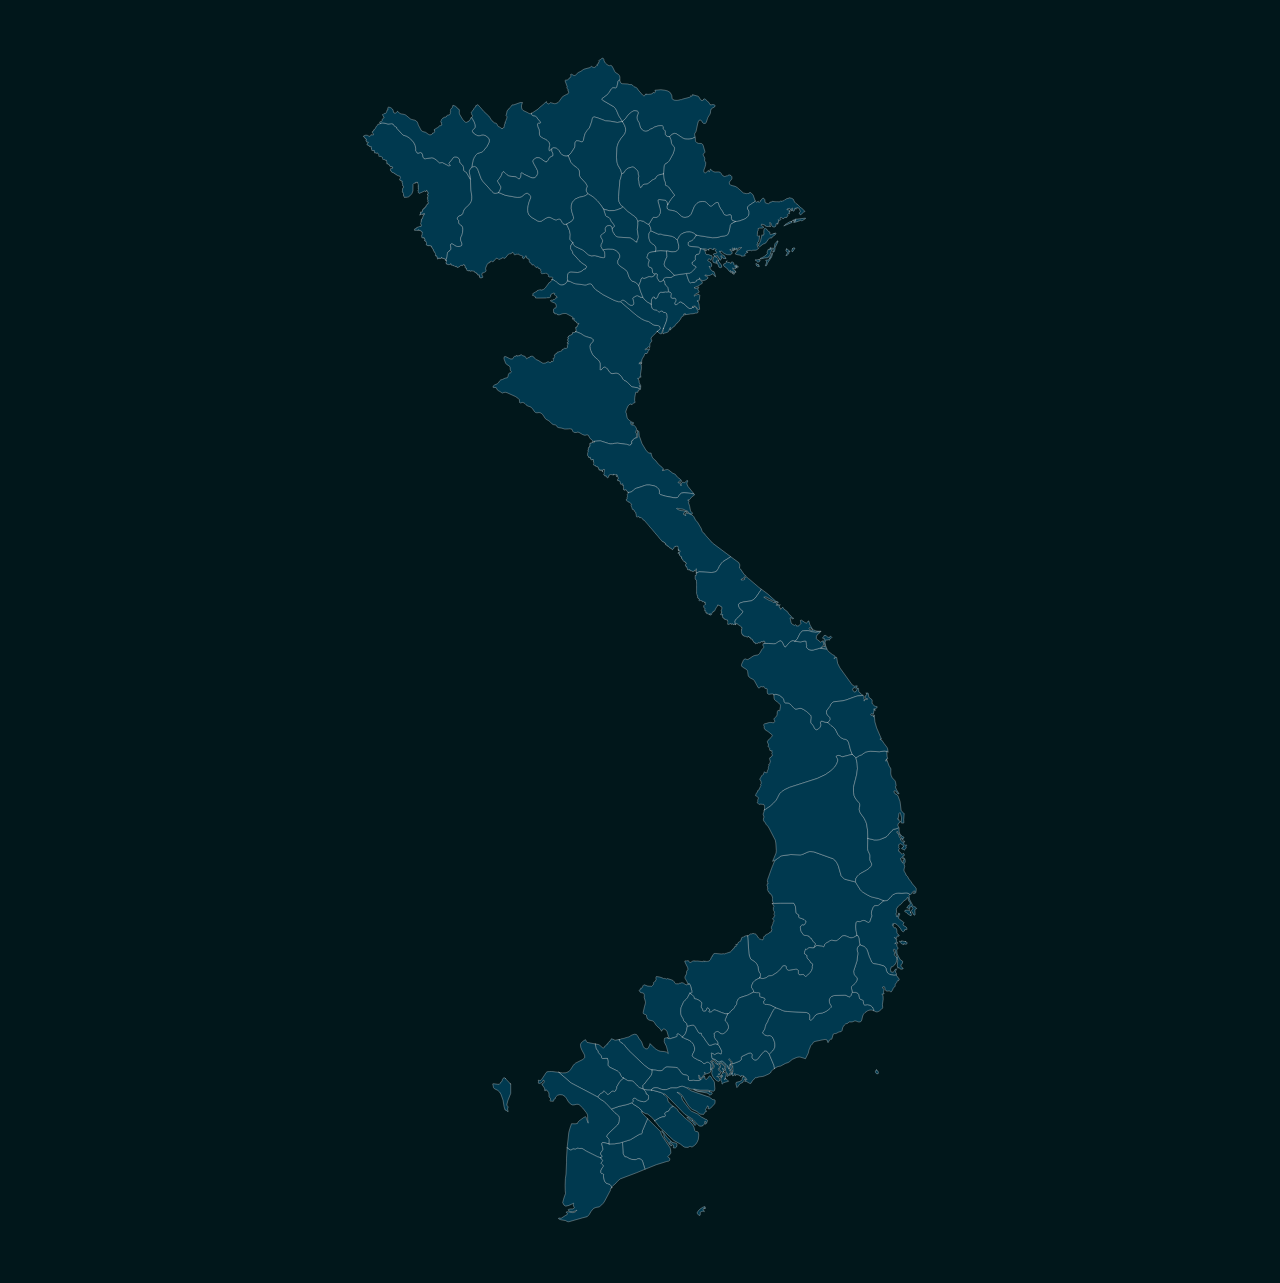
==== index.html @ 745a3440 "Update index.html" ====
<doctype html>
<html lang="en">
    <head>
        <title>Vietnam Map</title>
        <link rel="stylesheet" href="style.css" type="text/css">
    </head>
<?xml version="1.0"?>
    
<!--********* Copyright (c) 2024 Pareto Softare, LLC DBA Simplemaps.com ***************************************
************* Free for Commercial Use, full terms at  https://simplemaps.com/resources/svg-license ************
************* Attribution is appreciated! https://simplemaps.com *******************************************-->

<svg baseprofile="tiny" stroke-linecap="round" stroke-linejoin="round" version="1.2" viewbox="0 0 1000 1000" xmlns="http://www.w3.org/2000/svg">
 <g id="features">
  <a xlink:href="https://www.notion.so/bring-your-pride-to-the-light/Kon-Tum-148e203c2f74805b80b1c814d2db0cd6" target="_blank">
  <path d="M604.5 542.8l0.2 0 1.3-0.4 1 0.2 0.8 0.2 1 0.3 2.3 1.7 0.8 0.9 0.4 0.9 0.3 0.8 0.1 0.9 0.3 0.5 0.5 0.3 1.8 0.1 1 0.2 1.2 0.8 0.8 0.9 1.6 1.7 0.7 0.7 0.7 0.4 1.1 0 1.9-0.4 1-0.1 1.1 0.2 1.4 0.7 2 1.3 3.3 2.9 0.5 0.7 0.2 0.8 0 1-0.3 2.2 0 1.1 0.3 0.8 1.3 1.4 0.5 0.8 0.8 1.7 0.5 0.7 0.7 0.4 0.8-0.1 0.9-0.5 1.3-1.3 0.5-1 0.1-0.9-0.2-1.5-0.1-0.8 0.5-0.5 0.8-0.1 2.8 0.9 1.9 0.2 2.2 2.2 1 0.6 2.4 2.3 2.2 4.3 0.8 1 1.3 1.2 1.1 0.7 1.1 0.5 1.9 0.4 0.8 0.4 0.7 0.8 0.7 1.7 1.4 5.4 1.3 3.3-7.3 1.9-0.6 0-0.5-0.2-1.3-0.6-0.8-0.2-0.8 0-0.6 0.1-0.4 0.3-0.1 0.5 0.2 0.5 0.6 1 0.2 0.5 0.1 0.8-0.2 1.2-0.7 1.8-1.7 2.6-2.7 2.6-4.4 3.1-6.4 3-21.5 6.9-4 1.9-2.3 1.6-1.3 1.3-0.9 1.5-0.8 1.7-1.2 2.1-2.2 2.4-2.3 2.1-3.8 2.6-0.7 0.3-0.1-0.1 0-0.3 0-0.3 0-0.3 0-0.3 0-0.2 0-0.2 0.1-0.2 0-0.1 0-0.3-0.1-0.3 0.1-0.2 0-0.3-0.2-0.1-0.1-0.1-0.1-0.2-0.2-0.1-0.1-0.3 0-0.3-0.2 0-0.3 0.1-0.1 0.1-0.2-0.1-0.1-0.1-0.2 0-0.2 0.1-0.8-0.3-1.7 0.2-0.3-0.3-0.1-0.2-0.2-0.2-0.2-0.2-0.1-0.1-0.2-0.1-0.2-0.1 0-0.3 0-0.2 0.1-0.2 0.1-0.1 0.2-0.1 0.1-0.1 0-0.3-0.1-0.3 0-0.2 0-0.2 0.1-0.2 0-0.2 0-0.3 0.1-0.3 0.2-0.2 0-0.2 0-0.2 0-0.2 0-0.2-0.3-0.1-0.1-0.2-0.2-0.2-0.1-0.2-0.2-0.2-0.2 0-0.2-0.2-0.1-0.2-0.2-0.2-0.3 0.1-0.2-0.2 0-0.3 0.1-0.2 0.1-0.3 0-0.2 0-0.2 0.1-0.2 0.1-0.2 0.2-0.1 0.1-0.2 0.1-0.2 0.1-0.2 0.2-0.2 0-0.2 0.1-0.2 0.3-0.1 0.1-0.3-0.1-0.1-0.1-0.2 0.1-0.2 0.2-0.1 0.1-0.2 0.2-0.2 0.2 0 0.2 0.1 0.2-0.3 0.1-0.2 0-0.3 0.1-0.2 0.1-0.2 0.1-0.2 0.1-0.3 0.1-0.2 0.2 0 0.1-0.3 0.1-0.2 0-0.3 0.2-0.3 0.2-0.2 0.2-0.2 0-0.3-0.2-0.2-0.1-0.2 0-0.3 0.1-0.3 0.1-0.2 0.2-0.1 0.1-0.2 0-0.2 0-0.2 0-0.4-0.1-0.2-0.1-0.3 0-0.3 0-0.2 0-0.2-0.1-0.3-0.2-0.1-0.1-0.1-0.1-0.2-0.1-0.3-0.2 0-0.1-0.2 0-0.2 0-0.3 0.1-0.2 0.2-0.1 0.2-0.2 0.1-0.3 0.1-0.3 0.2-0.2 0.1-0.2 0.1-0.2 0-0.2 0-0.2 0-0.2 0.1 0 0.2 0 0.1-0.1 0.2-0.2 0.1-0.2 0.2-0.1 0.2-0.2 0.2-0.2 0.2-0.1 0.2-0.1 0.1-0.2 0-0.1 0-0.3 0.1-0.2 0.1-0.2 0.1-0.2 0.1-0.3 0.1-0.2 0-0.2 0.1-0.2 0.1 0.1 0.2 0.1 0.1 0.1 0.1 0.2 0.2 0.2 0.3 0 0.2-0.1 0.2 0 0.2 0.1 0.2 0.1 0.3-0.1 0.2-0.1 0-0.3 0-0.2 0-0.3 0-0.2 0-0.2 0.1-0.3 0.2-0.2 0.2-0.1 0-0.2 0.1-0.2 0.1-0.2 0-0.2 0.1-0.2 0.1-0.2-0.1-0.2-0.1-0.2 0-0.2 0.1-0.2 0.1-0.2 0-0.2 0-0.2 0.1-0.2 0-0.2 0.2-0.2 0-0.2 0.1-0.2 0.1-0.2-0.1-0.2-0.1-0.1-0.1-0.2 0.1-0.2 0.4-0.1 0.1-0.2 0.2-0.2 0-0.3 0-0.2 0.1-0.2 0.1-0.2 0.1-0.2 0-0.2 0-0.2 0.2-0.1 0-0.3 0.1-0.2-0.1-0.3-0.3-0.1 0-0.2-0.1-0.2 0-0.2 0-0.2-0.1-0.2-0.1-0.3-0.1-0.2 0.2-0.2 0-0.2 0.1-0.2 0.1-0.2 0.2 0 0.3-0.1 0.2-0.1 0.1-0.1 0.2-0.2 0.1-0.1 0-0.3 0-0.2 0.2-0.1 0.2 0 0.2-0.1 0.2-0.2 0-0.2 0-0.3 0-0.2-0.1-0.2-0.2-0.2-0.1-0.3 0-0.3-0.1-0.2 0-0.2 0.1-0.1 0.2-0.2 0-0.3-0.2-0.2 0-0.2 0-0.3 0.1-0.2 0.2-0.2-0.3-0.1-0.3 0-0.1 0-0.1 0-0.2-0.1-0.1 0-0.1 0-0.2 0.1-0.1 0.2-0.6-1.3 0.1-0.8-0.4-0.6-0.6-0.5-0.4-0.6 0.6-0.8-0.3-0.9-0.5-0.9-0.2-0.9 0.4-0.9 2.5-2.3 0.8-1.2 0.2-0.7-0.5-0.5-2.7-2.1-0.1 0-0.7-0.6-1-0.5-0.6-0.5-0.5-0.7-0.3-0.8 0.1-0.9-0.4-1 0.1-0.8 0.5-0.5 1.1-0.1 1.7-0.6 1-0.2 0.3-0.1 0.7 0 0.3 0 1.3 0.2 0.9 0 0.6-0.7 0.1-0.7-0.6-1.1 0-0.6 0.3-0.4 0.8-0.7 0.4-0.3 0.3-0.4 0.2-0.3 0.1-0.2 0.3-1 0-0.2 0.2-2 0.2-0.6 0.5-0.5 0.4 0.2 0.3 0.3 0.4-0.1 0.1-0.4 0.5-2.9 0-0.9-0.4-0.9-0.9-0.9-1.1-0.9-1.5-1.1-0.7-0.8-0.4-1.1-0.1-2.3-0.1-0.2 0-0.1z" id="VN28" name="Kon Tum">
  </path>
  </a>
  <a xlink:href="https://www.notion.so/bring-your-pride-to-the-light/k-N-ng-148e203c2f748069b568f7b72e3b4282" target="_blank">
  <path d="M603.5 705.8l6.2-0.2 10.4 0 1.3 2.3 0.6 5.5 2.2 1.5-0.1 0.6-0.1 0.8 0.1 0.4 0.8 0.4 3.1 1.1 0.8 0.8 0.3 0.2 0.7 0.5-0.3 1.2-0.8 1.3-0.6 0.7-0.8-0.4-0.9 0.3-0.8 0.7-0.3 0.9 0.1 1.3 0.2 1.1 0.4 1 1.5 2.3 0.7 0.5 0.9 0.2 0.9 0 1.2 0.3 1 0.4 0.6 1.1 1.1 0.5 0.4 0.8 1.1 1.8 1.3 1 0.3 0.3 0.1 0.6-0.2 0.6-0.2 0.5-0.1 0.6-0.3 0.6-0.2 0.5-1.1 0.2-2.4-0.3-1 0.4-0.7 0.6-0.6 0.5-0.6-0.3-0.4 0-0.1 0.7-0.6 1.4-0.1 0.6 0 0.8 0.1 0.2 0.2 0 0.5 0.4 0.6 0.5 0.4 0.2 0.2 0.3 0.1 1.5 0.2 0.5 0.5 0.7 1.5 1.5 0.2 0.4 0.2 0.7 0.5 0.3 0.5 0.2 0.4 0.3 0.3 1-0.3 1.6 0.1 1.1-0.6 1.7-1.1 1.7-2.1 2.1-1 0.8-0.6 0.2-0.3-0.2-0.4-0.3-0.2-0.4-0.3-0.4-0.4-0.2-0.6-0.1-2 0.3-0.7-0.1-0.4-0.4-0.3-0.6 0-0.8 0-0.7 0-0.5-0.2-0.5-0.4-0.4-0.5-0.2-0.6-0.2-0.6 0.1-1.7 0.2-0.9 0.3-2 0.3-0.4 0.1-0.4-0.1-0.4-0.2-0.8-0.6-0.1-0.2-0.2-0.2-0.2-0.3 0-0.4-0.1-0.9-0.1-0.3-0.2-0.3-0.5-0.1-0.6-0.1-0.9 0.2-0.5 0.2-0.4 0.3-0.3 0.9-0.4 0.6-3.1 2.9-3.5 2.3-0.8 0.3-1.8 0.2-1 0.3-0.7 0.5-0.8 0.6-0.7 0.3-1.2 0.3-0.8 0.1-0.6 0-1.8-0.5 0.6-2 0-0.8-0.2-0.6-0.5-0.7-0.5-0.8-0.3-1.1-0.4-2.7-0.5-1.3-0.8-1.4-0.9-1-3.4-2.2-0.8-1.6-0.7-2.7-1-13.9 0.3-0.1 0.1-0.2 0.3-0.1 0.2-0.2 0.3-0.2 0.2-0.1 0.1-0.1 0.3-0.1 0.2-0.2 0.2-0.2 0-0.1 0.4-0.1 0.2 0.1 0.3 0 0.2-0.1 0.1-0.1 1.4-0.1 0 0.2 0.1 0.1 0.2 0.1 0.2-0.1 0.2-0.1 0.1-0.1 1.1 0.7 1.8 2.7 1.1 1 0.6 0 0.2 0.1 0.2 0.1 0.2 0.1 0.2 0.2 0.1 0.1 0.1-0.2 0.2 0 0.2 0 0.2 0 0.2 0 0.1-0.4 0.1-0.3 0.2-0.2 0.1-0.2-0.2-0.3 0.1-0.3 0.1-0.2 0.1-0.2 0-0.3 0.1-0.2 0.3-0.2 0.2 0 0.1 0 0.2-0.1 0.1-0.1 0.2-0.1 0.1-0.2 0.1-0.2 0-0.2 0.1-0.2 0.2-0.1 0.2-0.1 0.2-0.1 0.2-0.1 0.2-0.1 0.1 0 0.3-0.1 0.2-0.1 0.3-0.1 0.1-0.1 0.2-0.1 0.3-0.1 0.1-0.2 0.1-0.2 0.1-0.1 0.2-0.1 0.2 0 0.1 0 0.1-0.2 0.1-0.2 0.2 0.1 0.1-0.1 0.1-0.3 0.2 0 0.2 0.1 0.1-0.2 0.1-0.2 0.1-0.2 0-0.3-0.1-0.2-0.1-0.3 0.2-0.1 0.2-0.1 0.2-0.2-0.2-0.3-0.2-0.2 0-0.2-0.1-0.2-0.1-0.3 0.1-0.2-0.1-0.3 0-0.3 0-0.2 0.2-0.1 0.2-0.2 0.1-0.2 0.1-0.2 0-0.2 0.1-0.2 0.1-0.2 0.1-0.3 0.1-0.2 0.2-0.2 0.1-0.3-0.1-0.2 0.1-0.2 0.1-0.1-0.1-0.3 0-0.2 0-0.2 0.2-0.1 0.2-0.1 0.1-0.1 0.1-0.2 0-0.2 0.1-0.3 0.1-0.3-0.1-0.1-0.2-0.1-0.2-0.2-0.1-0.1-0.1-0.3 0-0.3-0.2-0.1-0.1-0.1 0-0.3 0.1-0.2 0.2-0.2 0.2-0.1 0.1-0.1 0.2-0.1 0.1-0.2-0.1-0.3 0.1-0.2 0.2-0.2 0.1-0.2 0.1-0.1 0.2-0.1 0.1-0.2-0.1-0.2-0.2-0.2-0.1-0.2-0.1-0.2-0.1-0.1 0-0.3 0-0.3 0.1-0.2 0-0.2 0-0.2 0.1-0.1 0.1-0.2 0-0.3-0.1-0.2-0.1-0.2 0.1-0.2-0.1-0.2 0-0.1-0.2-0.2-0.2-0.2-0.1-0.2 0-0.2-0.1-0.3 0-0.2-0.1-0.2 0.1-0.3 0.1-0.2-0.2-0.1 0-0.3 0.1-0.2 0-0.3 0.3-0.3 0-0.2 0.1-0.2 0.2-0.2-0.2-0.1-0.1-0.2-0.1-0.1-0.1-0.3-0.2-0.1 0-0.2-0.1-0.3-0.3-0.1-0.1-0.2-0.1-0.3 0-0.2 0-0.1z" id="VN72" name="Đắk Nông">
  </path>
  </a>
  <a xlink:href="https://www.notion.so/bring-your-pride-to-the-light/k-L-k-148e203c2f748048b305d9147a750850" target="blank">
  <path d="M636.3 739.9l0.3-0.6 0.1-0.6 0.2-0.5 0.2-0.6-0.1-0.6-0.3-0.3-1.3-1-1.1-1.8-0.4-0.8-1.1-0.5-0.6-1.1-1-0.4-1.2-0.3-0.9 0-0.9-0.2-0.7-0.5-1.5-2.3-0.4-1-0.2-1.1-0.1-1.3 0.3-0.9 0.8-0.7 0.9-0.3 0.8 0.4 0.6-0.7 0.8-1.3 0.3-1.2-0.7-0.5-0.3-0.2-0.8-0.8-3.1-1.1-0.8-0.4-0.1-0.4 0.1-0.8 0.1-0.6-2.2-1.5-0.6-5.5-1.3-2.3-10.4 0-6.2 0.2 0.2-0.2 0.1-0.2 0.2-0.2 0-0.3-0.2-0.2-0.1-0.2 0.1-0.3-0.3-0.2 0-0.3 0-0.1 0-0.3 0-0.3 0-0.3 0.1-0.2 0-0.2-0.1-0.2 0-0.3 0.2-0.2-0.1-0.3-0.1-0.2 0-0.2-0.1-0.3-0.2-0.1-0.1-0.3 0-0.2 0.1-0.2-0.2-0.1-0.1-0.2-0.2-0.1-0.2-0.2 0-0.2 0-0.2-0.2-0.1-0.2-0.1-0.1-0.1-0.2-0.1-0.2 0-0.1-0.3-0.1-0.2-0.1-0.2-0.1-0.2-0.2 0-0.3-0.2 0-0.2 0.1-0.2-0.1-0.2-0.2-0.1-0.2 0-0.1-0.2-0.2-0.2-0.1-0.2 0-0.2-0.1-0.3 0-0.2-0.2-0.2 0-0.3 0.2-0.2-0.1-0.2 0.1-0.3 0.2 0 0-0.3-0.2-0.1-0.1-0.2-0.1-0.1 0-0.2 0-0.3 0-0.2-0.1-0.3-0.2-0.1-0.1-0.1-0.1-0.2 0.2-0.2-0.1-0.2 0-0.2 0-0.2 0.1-0.1 0.1-0.2-0.1-0.3 0-0.1 0.2-0.1 0.3 0 0.3-0.1 0-0.2-0.2-0.2-0.1-0.3 0-0.2 0.1-0.3 0-0.3-0.2-0.1-0.2 0 0-0.2 0-0.3 0.1-0.2-0.2-0.2 0.1-0.2 0.2-0.3 0-0.2 0.8-2.2 1-2.8 0.3-0.9 0.4-1.1 0.6-1.6 0.5-1.4 0.8-1.8 0.4-1.1 0.3-0.7 0.7-1.5 1.6-1 2.4-1.8 0.6-0.4 0.5-0.2 7.2-1 7.4 0.3 1-0.2 1-0.3 4-1.8 1.1-0.3 1.2 0 2.3 0.2 15.1 5.4 1.3 1 1.3 1.7 0.8 1.4 0.7 1.6 2.2 7.7 2.5 2.5 8.6 2.2 3.8 6.1 0.8 0.9 1.2 1 3.5 2.1 2.5 1.3 1.5 0.5 4.8 1.1 4.1 1.7-4 3.4-0.4 0.3-0.6 0.1-1.2 0-0.5 0.1-0.5 0.1-0.5 0.3-0.5 0.7-0.5 1.1-0.9 2.5-0.1 1.2 0.1 0.9 0.3 0.5 0 0.7-0.3 0.9-0.6 1.4-0.6 2-0.4 0.5-0.7 0.3-0.8-0.2-2.1-1.2-0.6-0.2-0.6 0-0.6 0.1-0.6 0.3-1.1 0.5-0.4 0.1-0.4 0-1.3-0.2-0.5 0-0.4 0.3-0.3 0.6-0.2 1.2-0.2 2.2 0.3 2.6 0.7 4-2.5 1.5-0.9 0.2-1.2 0.2-1-0.2-2.9-1.2-1.2-0.3-1 0.1-0.9 0.3-3.4 3-1 0.5-1 0.1-2.5-0.4-0.8 0-0.8 0.4-0.9 0.7-1.8 0.9-0.8 0.6-0.5 0.5-0.2 0.5-0.2 1-0.3 0.4-0.4 0.1-0.3-0.1-0.5-0.3-0.6-0.1-1.2-0.1-1.7-0.4-0.8 0-0.6 0.3-0.6 0.5-0.7 0.4z" id="VN33" name="Đắk Lắk">
  </path>
  </a>
  <a xlink:href="https://www.notion.so/bring-your-pride-to-the-light/Gia-Lai-148e203c2f74809fb92ce46dbe31623a" target="blank">
  <path d="M597.4 632.6l0.7-0.3 3.8-2.6 2.3-2.1 2.2-2.4 1.2-2.1 0.8-1.7 0.9-1.5 1.3-1.3 2.3-1.6 4-1.9 21.5-6.9 6.4-3 4.4-3.1 2.7-2.6 1.7-2.6 0.7-1.8 0.2-1.2-0.1-0.8-0.2-0.5-0.6-1-0.2-0.5 0.1-0.5 0.4-0.3 0.6-0.1 0.8 0 0.8 0.2 1.3 0.6 0.5 0.2 0.6 0 7.3-1.9 2.9 2.7 0.9 4.2 0.3 4.3-0.7 5-2.4 9.5 0 4 0.5 2.6 0.9 1.9 1 1.4 1.7 2 0.6 0.8 0.2 0.8 0 1.1-0.3 1.3-0.1 1.6 0.3 1.4 0.7 1.5 2.7 3.7 1.4 2.8 0.6 1.7 0.8 4.9 0.2 6.5-0.2 7.7 0.2 1.4 0.4 1.1 1 2.1 0.3 1.1 0 1.1-0.1 1.2 0.1 1.1 0.2 0.9 0.9 1.6 0.2 0.8-0.1 0.9-0.6 1-1.1 1.2-2 1.5-4.9 2.7-1.2 0.9-1.2 1.2-1.3 1.9-0.3 2.6-8.6-2.2-2.5-2.5-2.2-7.7-0.7-1.6-0.8-1.4-1.3-1.7-1.3-1-15.1-5.4-2.3-0.2-1.2 0-1.1 0.3-4 1.8-1 0.3-1 0.2-7.4-0.3-7.2 1-0.5 0.2-0.6 0.4-2.4 1.8-1.6 1-0.1 0-1.8 0.9 0.8-1.9 1.9-4.6 0.2-1.8-0.4-6-0.4-2.2-4.9-9.5-1-1.5-1.4-1.5-0.1-0.3-0.5-0.9-1.1-1.3-0.3-1 0-0.6 0.4-1.3 0-0.5-0.6-1.9 0.3-1 0.3-0.7 0.1-0.7-0.1-0.7 0.6-0.4z" id="VN30" name="Gia Lai">
  </path>
  </a>
  <a xlink:href="https://www.notion.so/bring-your-pride-to-the-light/B-nh-Ph-c-148e203c2f748040a0c6d82a08d8feb0" target="blank">
  <path d="M584.1 731.2l1 13.9 0.7 2.7 0.8 1.6 3.4 2.2 0.9 1 0.8 1.4 0.5 1.3 0.4 2.7 0.3 1.1 0.5 0.8 0.5 0.7 0.2 0.6 0 0.8-0.6 2-3.7 2-0.5 0.6-0.9 0.9-1.1 2.3-0.2 0.9 0 0.7 0.9 1.2 0.4 0.8 0.3 0.6 0 1.1-4.4 2.3-5.5 1.8-1.2 0.6-0.9 0.8-0.5 1-0.3 0.7-0.2 0.8-0.1 1-0.1 0.5-0.2 0.4-0.8 0.9-0.6 1.1-0.6 0.9-1.2 1.2-1 0.7-0.5 0.5-0.2 0.3-0.2 0.5-0.4 0.4-1.3 0.6-1.9-0.1-2.8-0.9-4.3-1.8-1.2-0.3-0.8 0-0.3 0.4-0.5 0.5-0.6 0.5-1.5 0.4-0.6-0.1-0.3-0.3 0.1-0.4 0.6-0.7 0-0.4-0.3-0.5-0.8-0.8-0.6-0.1-0.4 0.2-0.2 0.6-0.2 0.7-0.3 0.6-0.7 0.4-1.1 0.1-0.5-0.2-0.3-0.3-0.1-1-0.2-0.4-0.6-0.7-0.2-0.6-0.1-0.5 0.1-0.6 0.2-0.9 0.1-1.2-0.1-0.5-0.3-0.5-0.7-0.5-1.7-1.1-0.9-0.4-0.8-0.2-0.8-0.1-0.3-0.2-0.2-0.2-0.1-0.2-0.1-0.7-0.2-0.5-0.5-0.6-0.6-0.6-0.9-0.6-1-0.9 0.7-0.2 0.2 0 0.4-0.1 0.2-0.2 0-0.7-0.1-1.1-1-3.7-0.6-1-0.5-0.1-1-0.4-0.5-1.3-1.6-2.8-0.1-0.9 0.3-0.9 0.5-0.8 0.4-0.8 0.1-0.5 0-1.2 0.1-0.4 0.9-1.4 0.1-0.1-0.3-1.5-1.7-3.3-0.5-1.4-0.1-0.2 1.1-0.3 0.1 0.1 0.2 0 0.2 0 0.2 0 0.2 0 0.1 0 0.2 0 0-0.2 0.5 0.1 0.6 0.4 0.2 0.5 0.3 0.4 0.8 0 1.8-1.2 1.6 0-0.1 0.2 1.6-0.1 0.6 0 3.7 0.5 0.1 0 0.2 0 0-0.1 0-0.1 0-0.1 0.2-0.3 0.1-0.1 0.1 0.1 0 0.1 0.1 0.2 0.2 0.2 0.2-0.1 0.2 0.1 0.2 0 0.1-0.2-0.1-0.1 0-0.1 1.4 0.4 0.1-0.1 0.2 0 0.2 0.1 0.3 0 0.3-0.3 0.2 0.1 0.2 0 0.2 0 0.2-0.1 0.1-0.2 0.3 0.1 0.1-0.3 0.2-0.2 0.1-0.1 0.1-0.2 0.2-0.1 0.2-0.2 0-0.2 0.2-0.1 0-0.2 0.1-0.2 0.2 0 0-0.3 0.1-0.1 0.1-0.3 0-0.3 0-0.2 0.2-0.1 0.2-0.1 0.1-0.3 0.2 0-0.1-0.2 0.2-0.1 0-0.2 0-0.2 0.3-0.1 0.1-0.2 0-0.2 0.2-0.3 0.2-0.1 0-0.2 0.2-0.2 0.2-0.2 0-0.1 0.5 0 0.8-0.1 4.5 0.4 1.9-0.2 0.1 0.1 0.3 0.1 0.2-0.1 0.3 0 0.3-0.2 0.2 0 0.2-0.1 0.2 0.1 0.2-0.1 0.2-0.2 0.2-0.2 0.3 0 0.3-0.1 0.8-0.2 1.2-0.4 0.3-0.1 0.3-0.3 0.5-0.8 0.8-0.4 0.3-0.9 0.2-0.1 0.2-0.1 0.2 0 0.2-0.2 0.1-0.4 0.3-0.1-0.1-0.3 0.1-0.2 0.2-0.2 0-0.1 0.1-0.3 0.2 0.2 0.2-0.1 0.1 0 0.2-0.1 0.2-0.1 0.2 0 0.1-0.3-0.2-0.1-0.2-0.2-0.1-0.1-0.1-0.2 0.1-0.1 0.1-0.2 0-0.3 0.2 0.1 0.2 0.1 0.2 0 0.2 0 0 0.2 0.3 0 0.2-0.2 0-0.3 0.1-0.1 0-0.2 0-0.2 0.2-0.2 0-0.2 0.1-0.2 0.3-0.1 0.1-0.3 0.2-0.2 0.2 0.1 0.2-0.2 0.2-0.2 0.2-0.2 0.3 0 0.2-0.1 0.2-0.1 0.1-0.2-0.1-0.3 0-0.3 0.1-0.2 0.1-0.2 0.2 0 0-0.3 0-0.2 0.2-0.1-0.1-0.3 0.3-0.1 0-0.2 0-0.2 0.1-0.2 0.2-0.1 0.3 0 0.1 0 0.3 0 0.2-0.1 0.2-0.1 0.2-0.2 0.3 0.1 0.1-0.2 0-0.2 0.3-0.2 0.1-0.1 0.2 0 0.2-0.1 0.1-0.1 0.2 0.1 0.2-0.1 0.3-0.1 0.1 0.1 0.3-0.1 0.1 0.2 0.2 0 0.3 0z" id="VN58" name="Bình Phước">
  </path>
  </a>
  <a xlink:href="https://www.notion.so/bring-your-pride-to-the-light/T-y-Ninh-148e203c2f7480c38f23f573789e58d9" target="blank">
  <path d="M538.3 768.8l0.5 0.1 0.6 1 1 3.7 0.1 1.1 0 0.7-0.2 0.2-0.4 0.1-0.2 0-0.7 0.2-1.9 3.6-1.1 1.3-0.6 0.5-0.9 0.9-0.5 0.7-1.5 3.3-0.4 1.1-0.2 1.2-0.1 2.3 0.1 1 0.2 1 0.3 0.9 0.7 1.2 0.4 0.5 0.2 0.4 0.2 0.6 0.1 0.5 0.1 0.5 0.3 0.3 0.3 0.4 1 0.7 0.8 0.9 0.5 2-0.7 3.5-0.4 1.2-0.6 1.3-0.6 0.8-1.6 1.7-2-1.8-0.8-0.5-0.8-0.2-0.4 0.1-0.1 0.4 0 0.4 0.1 0.6-0.2 0.4-0.4 0.4-4.9 1.5-0.8-0.1-0.6-0.1-0.5-0.4 0.6 0 0.3-0.2 0.2-0.2-0.7-1.1-1-3.5-0.6-1-1.1-0.8-0.7-0.1-0.3-0.1-0.9 0.5 0 0.1-0.7 1.2-0.6-1.2-0.8-1-2-1.7-0.9-1-1.5-2.3-0.8-0.8-3.2-0.8-1.2-0.9-0.6-1.6 0-0.1-0.2-1.2-0.7-0.5-1-0.3-0.8-0.6 0-0.8 1-4.5 0.6-2.1 0.2-0.9-0.1-0.9-0.9-3.2 0.1-1.5-0.1-0.8-0.2-0.7-0.7-0.5-1.6-0.3-0.7-0.4-0.6-1-0.1-0.2 0-0.4 0.1-0.1 0.2-0.1 0.2-0.1 0.4 0 0.2-0.1 0.1-0.2 0-0.2 0.1-0.1-0.1-0.2 0-0.2-0.1-0.2 0.2-0.1 0.2 0 0.2 0 0.3 0 0.2-0.1 0.2-0.2 0.1-0.2 0.1-0.1 0.1-0.2 0-0.2 0-0.3 0-0.3 0.2-0.1 0.2-0.2 0.2-0.3 0.2-0.2 0.4-0.1 2.8 1 1.7 0.1 0.1-0.1 0.3 0.1 0.2 0.1 0.1 0 0.2 0 0.3 0.1 0.2-0.2 0.2-0.3 0.2-0.2 0.2-0.1 0.1-0.2 0.2-0.2 0-0.1 0.2-0.2 0.2-0.1 0.1-0.1 0.1-0.3-0.1-0.2 0-0.3-0.2-0.3 0.2-0.2 0.1-0.2 0.2-0.1 0.1-0.1 0.2-0.2 0.2-0.1 0.1-0.1 0.2 0 0.2-0.1 0.1-0.2 0.1-0.2 0-0.1 0.1-0.3 0.1-0.3 0.1-0.1 0.2-0.1 0-0.2 0-0.3 0-0.2-0.1-0.3-0.1-0.2-0.1-0.1 0.1-0.3 0-0.1 0.1-0.2 0-0.2 0.1-0.2 0.1-0.2 0.1-0.1 2.5 0.4 2.5 0.8 0 0.1 0.3 0.1 0.2 0.1 0.2 0.1 0.2 0 0.2-0.1 0.2 0 0.3 0 0.2 0 0.2 0.1 0.2 0.1 0.3 0.1 0.2 0.1 0.2 0.1 0.3-0.1 0.2-0.2 0.1-0.1 3.6 1.1 1.1 0.6 0.5 0.5 0.8 1.4 0.5 0.4 0.8 0.1 0.6-0.1 0 0.2 0.4 0 0.3 0 0.3-0.1 0.2 0 0.1-0.2 0.1-0.1 0.2-0.1 0.2-0.1 0.1-0.1 0.3-0.1 0 0.2 0.1 0.1 0.3-0.1 0.2-0.1 0.3-0.1 0.2-0.1 0-0.1 0.1 0 0.5 0.1 0.9 0.3 1.3 0.9 0.7 0.4 0.8 0 0.3-0.6 0.2 0.1 0.3 0 0.2 0 0.2 0 0.2 0 0.1-0.1z" id="VN37" name="Tây Ninh">
  </path>
  </a>
  <a xlink:href="https://www.notion.so/bring-your-pride-to-the-light/Long-An-148e203c2f748093a6e3e7683e6eb77b" target="blank">
  <path d="M521.7 810.9l0.5 0.4 0.6 0.1 0.8 0.1 4.9-1.5 0.4-0.4 0.2-0.4-0.1-0.6 0-0.4 0.1-0.4 0.4-0.1 0.8 0.2 0.8 0.5 2 1.8 1.9 1.1 2.4 0.9 1.3 0.7 1.1 0.7 1.1 1.1 0.9 1.3 0.8 2.1 0.1 1.5-0.2 1.4-1.2 2.2-0.4 1-0.1 0.8 0.6 0.7 1.1 0.8 2.5 1.4 2.6 1.1 0.7 0.5 0.8 0.8 0.6 0.5 0.8 0.1 0.5-0.3 0.6-0.4 0.5-0.3 0.7-0.1 0.7 0.2 0.9 0.5 0.7 0.7 0.4 0.8-0.1 1.1-0.2 1.8 0 0.5 0.3 0.6-0.2 0.7-0.4 1-0.8 0.5-1.9 0.7-0.9-0.1-0.6-1-0.4 0 0.2 0.9 0.2 0.3 0.4 0.4-0.7 0.2-0.6 0.3-0.5 0.4-0.5 1.3-0.6 0.3-0.8 0.3-0.7 0.5 0-1-0.1-0.7-0.3-0.7-0.5-0.5 0.2 2.1 0.2 0.9 0.7 0.3 1-0.2-0.4 0.7-1.4 0.6-2.5 0-1.7-0.2-2.8 0.2-0.8-0.1-0.5-0.4-0.1-0.6 0.1-1.2 0-0.5-0.2-0.6-0.5-0.5-1-0.4-1.6-0.3-1-0.4-0.8-0.5-2.5-3.5-0.8-0.7-0.7-0.4-1-0.2-6.2-0.3-1.2 0.1-1.1 0.6-1.1 1.4-0.6 0.5-1.2 0.3-1.6 0-2.9-0.5-2.3-0.1-2.3-0.8-3.4-2.5-12.5-11.8-3.7-4.5-0.9-0.9-1.6-1-0.6-0.5-0.5-0.4-0.1-0.4-0.2-0.7 0-0.3 0.2 0 0.3-0.1 0.3 0 0.2-0.1 0.3-0.1 0.3-0.2 0.2 0 0.2-0.1 0.3 0 0.2-0.1 0.3 0 0.3-0.1 0.3 0 0.2-0.1 0.2-0.1 0.3 0 0.2-0.1 0.2 0 0.2-0.1 0.2-0.1 0.3-0.1 0.2-0.1 0.3 0 0.2-0.1 0.2 0 0.3-0.1 0.1-0.1 0.3 0 0.4-0.1 0.2-0.1 0.2 0 0.1 0 1.1-0.8 1.4-0.8 0.5-0.1 1.2-0.4 1.6 0.2 0.9 1.1 1.1 1.9 2 2.7 0.4 1 0.7 2 0.4 0.9 0.8 1 1.1 0.6 1.2 0 0.5-0.6 0.2-0.2 0.5-1 0.6-1.3 0.1-1 1.1 1 0.8 0.6 0.6 0.7 1.1 1.2 1.5 1.1 1.6 0.9 1.6 0.5 3.3 0.3 1.5 0.4 1.3 1.1-0.7-2.7-0.8-3.1-1.4-2.7-0.3-1 0.1-0.1 0-1.6-0.1-0.1 0.3-0.6 0.2-0.2 0.8-0.1 0.3-0.1 1.2 0.1z" id="VN41" name="Long An">
  </path>
  </a>
  <a xlink:href="https://www.notion.so/bring-your-pride-to-the-light/ng-Th-p-148e203c2f748097b374dec971f373be" target="blank">
  <path d="M483.7 812.1l0 0.3 0.2 0.7 0.1 0.4 0.5 0.4 0.6 0.5 1.6 1 0.9 0.9 3.7 4.5 12.5 11.8 3.4 2.5 2.3 0.8 0 1.9-0.3 1-0.5 1.4-5.4 6.8-0.5 0.4-0.4 0.5-0.2 0.5 0.4 2.3 0.2 0.3-0.1-0.1-2.8-1-1-0.7-0.9-0.8-2.7-3-0.6-0.5-0.7-0.3-0.8-0.2-2.4-0.1-0.8-0.3-2.8-1.7-1-0.6-0.5-0.5-0.5-0.6-1-2.1-0.5-0.6-0.6-0.6-0.6-0.5-5.9-2.9-1-0.8-0.5-0.7-0.2-1 0.2-1.8-0.1-0.6-0.4-2.1-1.3 0-2.5 0.1-0.3-0.1-0.4-0.2-0.1-0.4 0-0.5-0.1-0.5-0.3-0.5-2.2-2.5-0.1-0.4-0.2-1.1-0.9-0.7-0.4-0.8-0.3-0.9-0.4-2.8 2.6 0.5 1 0.6 2 1.8 0.9 0.3 0.5-0.6 0.4-0.8 0.2 0.1 0-0.2 0.2-0.2 0.3-0.1 0.1-0.1 0.1-0.2 0.1-0.2 0.2-0.2 0.3 0 0-0.2 0.1-0.2 0.2 0 0.2 0 0.1-0.3 0-0.1 0-0.2 0.1-0.2 0.2-0.2 0.3 0.1 0-0.2 0.1-0.3 0.1-0.1 0.1-0.3 0.2-0.2 0.2-0.1 0.1-0.1 0.2-0.1 0-0.2 0.4 0 0.2-0.1 0-0.2 0.1-0.2 0.1-0.1 0-0.3 0.2-0.2 0.1-0.2 0.1-0.2 0.1-0.3 0.1 0 1.3 0.3 1.4 0.7 0.4 0.1 2.5-0.5 0.1-0.1 0.3 0 0.1 0z" id="VN45" name="Ðồng Tháp">
  </path>
  </a>
  <a xlink:href="https://www.notion.so/bring-your-pride-to-the-light/An-Giang-147e203c2f7480e391f0ee991a03c1b3" target="blank">
  <path d="M465.1 815.6l0.4 2.8 0.3 0.9 0.4 0.8 0.9 0.7 0.2 1.1 0.1 0.4 2.2 2.5 0.3 0.5 0.1 0.5 0 0.5 0.1 0.4 0.4 0.2 0.3 0.1 2.5-0.1 1.3 0 0.4 2.1 0.1 0.6-0.2 1.8 0.2 1 0.5 0.7 1 0.8 5.9 2.9 0.6 0.5 0.6 0.6 0.5 0.6 1 2.1 0.5 0.6 0.5 0.5 1 0.6-2.9 2.6-2.1 3.6-0.3 0.5-0.1 1.5-1.1 2-0.3 0.2-0.5 0.1-0.5-0.2-0.5-0.1-0.8 0.1-0.6 0.5-1.7 1.6-0.7 0.4-0.6-0.1-0.4-0.5-1.1-1.3-0.6-0.5-0.7-0.3-0.3 0.2-0.3 0.8-0.4 0.4-1 0.4-0.7 0.3-0.5 0.5-1.4 2.1-20.9-11-9.6-8.3 2.9 0.4 2.7-0.1 0.6-0.3 1.5-0.6 1.4-1.5 2.4-3.7 0.7-0.7 0.8-0.7 5.7-2.9 1.5-1.4-0.1-2-2.1-3.9-0.9-2.2-0.2-2.1 0.4-1 0.6-0.8 0.6-0.5 0.2-0.2 0.1-0.1 0.7-0.5 1.3-0.7 0.1 0.1 0.3 0.2 0.1 0.8 0.7 0.9 0.8 0.2 5.7 1.1z" id="VN44" name="An Giang">
  </path>
  </a>
  <a xlink:href="https://www.notion.so/bring-your-pride-to-the-light/Ki-n-Giang-148e203c2f7480ada68cd14239afe555" target="blank">
  <path d="M436.6 837.8l9.6 8.3 20.9 11 1.8 1.5 3 1.9 1.6 1.4 4.2 4.5 2.7 2.9 1.2 0.9 1.8 1.6 0.4 0.7 0.1 0.7 0 1.3-0.1 1.6-0.4 1.4-0.9 1.4-6.8 6.4-1.2 1.5-0.4 1.1 0.3 0.6 0.6 0.5 1 1.3-0.1 3.4-4-1-1-0.1-0.6 0.3-0.2 0.7 0.8 3.2 0.2 1.1-0.6 1.1-1.1 1.6-0.2 0.7 0.3 0.7 0.8 1 0.1 0.3 0 0.3-0.2 0.4-0.9 0.5-2.3-0.7-9-4.5-2.8-1.8-1-0.3-1.6 0.1-0.9-0.2-0.7 0-0.5 0.2-0.3 0.3-0.4 0.2-0.7 0-1.4-0.2-1.6 0.9-0.5 0-0.2-0.1-2.3-1.6 0.1-1.3 1.2-10.9 0.9-3.2 1.2-3.5 2.8 0.1 1.8-0.3 0.4-1 0.9-1 3.7-2.7 1.3-0.6 0.5 0.4 0.2 1 1.4 3.7 0-0.8-0.4-2.2 0-2.7-0.3-1.3-0.8-1.3-2.7-3.5-2.3-2.2-1.1-0.7-1.2-0.1-2.3 0.5-1.4 0-1.9-1.2-1.4-1.8-1.1-2-1.2-1.6-2-1.2-2-0.2-1.8 0.5-1.5 1.4-0.2 0.5 0 0.5-0.2 0.4-0.6 0.2-0.4 0.2-0.2 1.2-0.2 0.3-2.1-0.2-0.1 0.2-0.4-0.6 0.2-0.4 0.2-0.4 0-0.7-0.3-0.4-0.8-0.9-0.1-0.6 0-1.6-0.3-1.4-0.5-0.8-1.7-1.3-0.2 0.4-0.1 0.1 0 0.3-0.5 0-0.1-1.6-0.6-1.2-1.3-1.7-0.2-0.8 0.1-0.1 0.4 0 0.5-0.3 0.5-0.7 0.3-0.6 0-0.6-0.3-0.6-0.5 0-0.4 0.9-0.6 0.8-0.8 0.5-1 0.3-0.9-0.1-0.1-0.7 0.2-1-0.3-0.7 1.1 0.2 0.9-0.1 0.2-0.2 0.4-0.4 2.4-3.6 0.5-0.9 0.6-0.9 0.7-0.6 1-0.2 0.8 0 0.5-0.1 1.2 0 1.2 0.1 3.2 0.4 1.4 0.2z m-37.8 9l0.2 1 0 6.4-2.3 5.8-0.8 3.3 1.1 1.5-0.4 1.3 0 0.7 0.2 0.7 0.2 1-1-0.5-0.2-0.3-1.2-0.5-0.8-2.7-0.8-5-1.6-4.5-1.1-1.9-1.7-1.4-2.3-1.1-0.7-0.8-0.5-2.4-0.2-0.6 0.3-0.2 3.7 0.5 1.2 0 0.5-0.5 0.1-0.3 0.6-0.9 0.3-0.2 0.5-0.3 0.2-0.5 0.1-0.7 0.2-0.6 0.4-0.6 0.6-0.4 0.7-0.1 0.7 0.7-0.4-0.4 4.2 4.5z" id="VN47" name="Kiên Giang">
  </path>
  </a>
  <a xlink:href="https://www.notion.so/bring-your-pride-to-the-light/i-n-Bi-n-148e203c2f748009aa48d4d87cfb0c86" target="blank">
  <path d="M297.1 96.3l1.5-0.3 1.3 0.1 3.3 0.8 3-0.3 0.9 0.3 0.8 1.3 0.8 0.6 0.5 0.2 0.5 0.3 0.5 1.1 4 4.5 1.1 0.8 2.2 0.6 2.1 1.3 2.4 2.1 1.4 1.9 1 2.1 0.4 2.4 0 1.7 0.2 0.3 0.5 0.6 0.5 0.9 0.9 0 1.7-0.5 1.1 0.6 0.5 1.4 0.3 1.6 0.8 1.2 1 0.1 5.2-0.8 1.5 0.5 1.8 1.2 2.6 2.3 2.2-0.2 5.1 2.6 1.1-0.4-0.2-0.2-0.4-0.4-0.4-0.4-0.2-0.4 0.2-0.4 3.4-4.3 0.9-0.5 1.3 0 1.3 0.5 1 0.9 0.4 1 0.1 1.5 0.4 0.9 1.5 1.3 0.6 0.8 0.4 1.1 0.1 1.3 0.1 1.3 0.2 0.3 1.1 0.7 0.5 0.2 0.3 0.3 2.7 4.7 0.4 0.4 0.4 8.4 0.7 5.1 0 2-0.4 2-0.9 1.6-1.2 1.5-2.7 2.4-0.8 1.2-0.5 1.1-0.3 1.4-0.5 0.8-0.5 0.6-2.3 1-0.7 0.5-0.4 0.8-0.1 0.7 0.2 0.5 0.4 0.3 0.4 0.4 0.1 0.6-0.1 0.9 0.1 0.7 0.4 0.6 2.2 1.7 0.4 1 0.2 1.5-0.2 2.4-0.4 1.8-1.1 2.5-0.1 0.9 0.1 1 0.9 2.3 0.1 1.3-0.4 0.7-0.8 0.4-1.1 0.2-1.1 0-1.1-0.2-1-0.5-0.8-0.7-0.7-0.4-0.8-0.2-0.6 0-0.5 0.4-0.1 0.5 0.1 0.7 0.2 0.9 0.1 1.2-0.3 0.9-0.5 0.6-1.2 0.8-0.6 0.7-0.2 0.9-0.2 2.2-0.7 2.4-0.1 0.7-0.1 0 0-0.1 0-0.1 0-0.1-0.1 0 0-0.1-0.1 0 0-0.1-0.1 0-0.1-0.1-0.1 0-0.1-0.1-0.1 0-0.1 0 0-0.1 0.1 0 0-0.1 0.1 0 0-0.1 0.1 0 0-0.1-0.1 0 0-0.1 0-0.1-0.1 0-0.1 0 0-0.1-0.1 0-0.1 0-0.1 0-0.1-0.1-0.1 0-0.1 0 0 0.1-0.1 0 0-0.1-0.1 0 0-0.1 0-0.1-0.1 0-0.1 0 0 0.1-0.1 0.1-0.1 0 0 0.1-0.1 0 0-0.1-0.1 0-0.1 0-0.1 0 0-0.1 0-0.1-0.1 0 0-0.1 0-0.1-0.1 0 0 0.1-0.1 0-0.1 0 0-0.1-0.1 0-0.1-0.1-0.1 0 0-0.1 0-0.1-0.1 0-0.1 0-0.1 0 0-0.1-0.1 0 0-0.1 0 0.1-0.1 0 0 0.1 0.1 0 0 0.1-0.1 0 0.1 0 0 0.1-0.1 0 0 0.1-0.1 0 0 0.1-0.1 0 0 0.1-0.1 0-0.1 0-0.1 0-0.1 0 0 0.1-0.1 0-0.1 0 0 0.1 0-0.1-0.1 0 0-0.1 0 0.1-0.1 0-0.1 0 0-0.1-0.1 0 0 0.1 0-0.1-0.1 0-0.1 0 0-0.1-0.1 0-0.1 0-0.1 0 0-0.1 0 0.1-0.1 0 0 0.1 0-0.1-0.1 0-0.1 0-0.1 0 0-0.1-0.1 0-0.1 0 0 0.1 0 0.1-0.1 0 0 0.1-0.1 0 0 0.1 0 0.1-0.1 0 0 0.1 0 0.1-0.1 0 0 0.1-0.1 0-0.1 0-0.1 0 0-0.1-0.1 0 0-0.1-0.1 0 0-0.1 0-0.1 0-0.1 0.1-0.1 0-0.1-0.1 0 0-0.1 0-0.1 0.1 0 0-0.1 0-0.1 0-0.1-0.1 0 0-0.1-0.1 0 0-0.1-0.1 0-0.1 0 0-0.1 0-0.1 0-0.1 0.1-0.1 0-0.1 0-0.1 0-0.1-0.1 0 0-0.1-0.1 0 0-0.1 0.1 0 0-0.1-0.1 0-0.1 0 0-0.1-0.1 0 0 0.1-0.1 0-0.1 0-0.1 0-0.1 0-0.1 0 0-0.1-0.1 0-0.1 0 0-0.1 0-0.1-0.1 0 0-0.1-0.1-0.1 0-0.1-0.1 0 0-0.1 0.1 0 0-0.1 0-0.1 0-0.1 0-0.1 0-0.1 0-0.1 0.1 0 0-0.1-0.1 0 0-0.1 0-0.1 0-0.1 0-0.1 0-0.1 0-0.1 0-0.1 0-0.1 0-0.1-0.1 0-0.1 0-0.1 0 0-0.1-0.1 0 0-0.1 0-0.1-0.1-0.1 0-0.1-0.1-0.1-0.1 0-0.1 0 0-0.1 0-0.1 0-0.1-0.1 0 0-0.1 0-0.1 0-0.1 0-0.1 0-0.1-0.1 0 0-0.1-0.1 0-0.1 0 0-0.1-0.1 0 0-0.1-0.1 0 0-0.1-0.1 0 0-0.1 0-0.1 0-0.1-0.1 0 0-0.1 0-0.1 0-0.1 0-0.1 0-0.1 0.1 0-0.1 0 0-0.1-0.1 0 0-0.1-0.1 0 0-0.1 0-0.1 0-0.1-0.1 0 0-0.1-0.1 0 0-0.1 0-0.1 0-0.1-0.1 0-0.1 0 0-0.1 0-0.1 0-0.1-0.1 0-0.1 0 0-0.1 0-0.1 0-0.1-0.1 0-0.1 0 0-0.1-0.1 0 0-0.1 0-0.1 0-0.1 0.1 0 0-0.1-0.1 0 0-0.1 0.1 0-0.1 0 0-0.1 0-0.1-0.1 0-0.1 0 0-0.1-0.1 0 0-0.1 0-0.1 0.1 0 0-0.1-0.1 0 0-0.1 0-0.1-0.1 0-0.1 0-0.1 0.1 0-0.1-0.1 0-0.1 0-0.1 0 0-0.1-0.1 0-0.1 0 0-0.1-0.1 0 0-0.1-0.1 0-0.1 0-0.1-0.1 0 0.1-0.1 0-0.1 0-0.1 0 0-0.1-0.1 0.1 0 0.1-0.1 0 0 0.1-0.1-0.1 0 0.1-0.1 0-0.1 0 0-0.1-0.1 0-0.1 0 0-0.1-0.1 0 0 0.1-0.1 0-0.1 0 0-0.1-0.1 0-0.1 0-0.1 0-0.1 0 0-0.1-0.1 0 0-0.1-0.1 0-0.1 0-0.1-0.1 0 0.1-0.1 0-0.1-0.1-0.1 0-0.1 0 0-0.1-0.1 0-0.1-0.1 0-0.1 0-0.1 0-0.1-0.1 0-0.1 0 0-0.1-0.1 0 0-0.1 0-0.1-0.1 0 0-0.1 0.1 0 0-0.1 0.1-0.1 0.1 0 0-0.1 0-0.1 0.1 0 0-0.1 0-0.1 0-0.1 0-0.1 0-0.1 0-0.1 0-0.1-0.1-0.1 0-0.1-0.1 0 0-0.1 0-0.1-0.1 0 0-0.1 0-0.1 0-0.1-0.1 0 0-0.1 0-0.1 0-0.1-0.1 0-0.1 0-0.1 0 0-0.1 0-0.1-0.1 0 0-0.1-0.1 0-0.1 0 0.1 0-0.1 0 0-0.1-0.1 0 0-0.1-0.1 0-0.1 0-0.1 0 0-0.1-0.1 0 0-0.1-0.1 0 0-0.1-0.1-0.1 0.1 0 0-0.1 0.1-0.1 0.1 0 0.1-0.1 0-0.1 0.1 0 0-0.1 0.1 0 0-0.1 0-0.1 0-0.1-0.1 0-0.1 0 0-0.1-0.1 0 0-0.1 0-0.1-0.1 0 0-0.1-0.1 0 0-0.1 0-0.1-0.1 0 0-0.1-0.1 0 0-0.1 0-0.1 0.1 0 0-0.1-0.1 0 0-0.1-0.1 0-0.1 0-0.1 0-0.1 0 0-0.1-0.1 0 0-0.1-0.1 0 0 0.1-0.1 0 0 0.1-0.1 0 0 0.1 0 0.1-0.1 0 0 0.1 0-0.1 0-0.1-0.1 0-0.1-0.1 0-0.1-0.1 0-0.1 0-0.1 0-0.1 0 0-0.1-0.1 0-0.1 0-0.1-0.1-0.1 0-0.1-0.1 0-0.1 0-0.1 0-0.1 0-0.1 0.1 0-0.1-0.1 0-0.1 0.1 0 0.1 0 0.1 0 0-0.1 0-0.1 0.1-0.1-0.1-0.1 0-0.1-0.1-0.1 0-0.1-0.1 0 0-0.1 0-0.1-0.1 0 0.1-0.1 0-0.1 0.1 0 0-0.1 0.1 0 0-0.1 0-0.1 0-0.1 0-0.1 0.1 0 0-0.1 0.1-0.1-0.1 0 0-0.1 0-0.1 0-0.1 0-0.1 0-0.1 0-0.1 0-0.1 0-0.1-0.1 0 0-0.1 0-0.1 0-0.1 0-0.1 0-0.1 0.1-0.1 0.1 0 0.1 0 0-0.1 0-0.1-0.1 0 0-0.1-0.1 0-0.1 0-0.1 0-0.1 0-0.1-0.1-0.1-0.1 0-0.1-0.1 0 0-0.1 0-0.1-0.1 0 0-0.1 0-0.1-0.1 0 0-0.1-0.1 0 0-0.1-0.1 0 0-0.1-0.1 0-0.1 0-0.1 0-0.1 0 0-0.1-0.1 0 0-0.1-0.1 0-0.1 0-0.1 0 0-0.1-0.1 0 0-0.1-0.1 0 0 0.1 0-0.1-0.1 0.1 0-0.1-0.1 0-0.1 0-0.1 0-0.1-0.1-0.1 0 0-0.1 0-0.1-0.1 0-0.1 0 0 0.1 0.1 0 0 0.1-0.1 0 0-0.1-0.1 0-0.1 0 0-0.1 0 0.1-0.1 0 0 0.1 0.1 0-0.1 0-0.1 0 0 0.1-0.1 0-0.1 0 0-0.1-0.1 0 0 0.1-0.1 0 0 0.1-0.1 0-1.1-0.1-0.5 0.1 0-0.1-0.1 0-0.1 0.1-0.1 0-0.1 0-0.1 0 0-0.1 0.1-0.1 0.1 0 0.1-0.1 0-0.1-0.1-0.1-0.1 0-0.1 0 0-0.1-0.1 0 0-0.1-0.1-0.1 0.1-0.1 0.1-0.1 0.1 0 0.1 0 0 0.1 0.1-0.1 0-0.1-0.1-0.1 0.1 0 0-0.1 0.1 0 0.1 0 0.1 0 0-0.1 0.1-0.1 0.1 0 0.2-0.1 0.1-0.1 0.1 0 0 0.1 0.1 0 0-0.1 0-0.1 0-0.1 0.1-0.1 0.1 0 0.1 0.1 0-0.1 0.1-0.2 0-0.1 0.4-0.1 0.1 0 0.1 0 0-0.1 0.8-0.2 0.4-0.4 0.1 0 0.1 0 0.1 0 0.1-0.1 0.1 0 0.1 0.1 0.1 0 0.1 0 0 0.1 0.1 0 0-0.1 0.1 0 0.1 0 0-0.1 0.1 0 0.1 0 0-0.1 0.1 0 0.1 0.1 0-0.1 0.1 0 0-0.1 0-0.1 0-0.1 0-0.1 0.1-0.1 0-0.1-0.1 0 0-0.1 0.1 0 0-0.1 0-0.1 0-0.1-0.1 0 0-0.1-0.1-0.1 0-0.1-0.1 0 0-0.1 0-0.1-0.1 0 0-0.1 0-0.1-0.1 0-0.1-0.1 0-0.1 0.1 0 0-0.1 0-0.1 0-0.1 0-0.1 0.1 0 0-0.1 0-0.1 0-0.1 0-0.1 0.1-0.1 0-0.1 0-0.1 0-0.1 0-0.1 0.1 0 0-0.1 0-0.1-0.1 0 0-0.1-0.1 0 0.1-0.1 0-0.1 0.1 0 0.1 0 0-0.1 0.1-0.1-0.1-0.1 0-0.1-0.1 0 0 0.1-0.1 0 0-0.1 0-0.1 0.1 0 0-0.1 0.1 0 0-0.1 0-0.1 0.1 0-0.1 0 0-0.1 0-0.1 0-0.1-0.1 0 0.1-0.1-0.1 0 0-0.1 0-0.1 0-0.1 0.1 0 0.1 0 0-0.1 0.1 0 0-0.1 0.1 0 0-0.1 0.1 0 0-0.1 0.1 0 0.1 0 0-0.1 0.1 0 0-0.1 0-0.1 0-0.1 0-0.1 0.1 0 0-0.1 0.1 0 0.1 0 0-0.1 0-0.1 0.1 0 0-0.1 0.1 0 0.1 0 0-0.1 0-0.1-0.1 0 0-0.1 0-0.1 0-0.1 0-0.1 0-0.1 0-0.1 0.1 0 0-0.1 0.1 0 0-0.1 0.1-0.1 0-0.1-0.1 0 0.1-0.1 0-0.1 0-0.1 0-0.1 0.1 0 0-0.1 0.1 0 0-0.1 0-0.1 0.1 0 0-0.1 0-0.1 0-0.1 0.1 0 0-0.1 0-0.1 0.1 0 0-0.1 0 0.1 0.1 0 0.1 0-0.1 0 0-0.1 0.1 0 0-0.1 0-0.1 0.1 0 0-0.1 0.1 0 0-0.1 0.1 0 0-0.1 0.1 0 0-0.1 0-0.1-0.1 0 0-0.1-0.1 0-0.1 0-0.1 0 0 0.1 0-0.1-0.1 0 0 0.1-0.1 0-0.1 0-0.1 0-0.1 0-0.1 0 0 0.1-0.1 0-0.1 0.1 0 0.1-0.1 0-0.1 0 0.1 0 0 0.1 0 0.1-0.1 0-0.8-0.2-1.2 0.5-0.3 0.3-0.1 0 0-0.1 0-0.1 0-0.1 0-0.1 0.1 0 0-0.1 0.1 0 0.1 0 0.1 0 0-0.1 0.1 0 0-0.1 0-0.1 0-0.1 0-0.1 0-0.1 0-0.1 0-0.1-0.1 0 0-0.1-0.1 0 0.1 0 0-0.1 0.1 0 0.1 0 0-0.1 0-0.1 0.1-0.1 0.1 0 0-0.1 0-0.1-0.1 0 0-0.1-0.1-0.1-0.1 0 0-0.1 0.1 0 0-0.1 0.1 0 0-0.1 0.1 0 0 0.1 0.1 0 0.1 0 0.1 0 0.1 0 0.1 0 0.1 0 0.1 0 0 0.1 0-0.1 0.1 0 0.1 0 0.1 0 0-0.1 0-0.1 0.1 0 0-0.1-0.1 0 0-0.1 0-0.1 0-0.1 0.1 0 0.1 0 0-0.1 0-0.1 0.1 0 0-0.1 0-0.1 0.1 0 0-0.1 0-0.1-0.1 0 0-0.1 0.1-0.1-0.1-0.1 0-0.1 0.1 0 0-0.1 0.1 0 0.1 0 0.1 0 0-0.1-0.1-0.1 0-0.1 0.1 0 0-0.1 0.1 0 0.1 0 0-0.1 0.1 0 0-0.1 0.1-0.1 0.1 0 0-0.1 0.1 0 0 0.1 0.1 0 0-0.1 0.1 0-0.1 0 0.1 0 0-0.1 0-0.1-0.1-0.1 0-0.1 0.1-0.1 0.1 0 0.1 0 0.1 0 0.1 0 0-0.1 0.1 0 0-0.1 0.1 0 0-0.1-0.1 0 0-0.1 0.1 0 0-0.1 0.1 0 0-0.1 0.1-0.1 0.1 0 0-0.1 0.1 0 0.1 0 0-0.1 0.1 0 0.1 0 0-0.1 0.1 0 0-0.1 0-0.1 0.1 0 0-0.1 0.1 0 0.1 0 0-0.1-0.1 0 0-0.1-0.1 0 0-0.1 0-0.1 0-0.1 0-0.1 0.1 0 0.1-0.1 0.1 0 0-0.1 0.1-0.1 0.1 0 0-0.1 0-0.1 0-0.1 0.1 0 0-0.1 0-0.1 0.1 0 0.1 0 0.1 0 0-0.1 0.1-0.1 0.1 0 0.1 0 0-0.1 0-0.1 0.1 0 0.1-0.3 0-0.1 0-0.1 0.1 0 0.1 0 0.1 0 0.1 0 0-0.1 0.1 0 0-0.1 0-0.1 0.1-0.1 0-0.1-0.1 0 0-0.1 0-0.1 0-0.1 0-0.1 0-0.1 0-0.1 0-0.1-0.1 0-0.1-0.1 0-0.1-0.1 0-0.1 0 0-0.1 0-0.1 0.1 0 0-0.1 0-0.1-0.1 0 0-0.1 0.1-0.1 0.1 0 0-0.1-0.1 0 0-0.1 0.1-0.1 0-0.1 0.1 0 0-0.1-0.1 0-0.1-0.1-0.1-0.1 0-0.1 0.1 0 0-0.1-0.1-0.1 0-0.1-0.1 0 0-0.1 0-0.1 0.1 0 0.1 0 0-0.1-0.1-0.1 0-0.1 0.1-0.1 0-0.1 0-0.1-0.1 0-0.1 0.1-0.1 0 0-0.1 0-0.1 0-0.1-0.1-0.1 0-0.1 0.1 0 0.1-0.1 0-0.1-0.1-0.1-0.1 0 0-0.1 0-0.1 0.1 0 0 0.1 0-0.1 0.1 0 0.1 0 0.1-0.1 0-0.1 0-0.1 0-0.1 0-0.1 0-0.1 0-0.1 0-0.1 0.1 0-0.1 0 0-0.1 0-0.1 0.1 0 0-0.1 0-0.1 0-0.1 0.1 0 0-0.1 0-0.1 0-0.1 0-0.1-0.1 0 0-0.1-0.1 0 0-0.1-0.1 0-0.1 0-0.1 0 0-0.1-0.1 0 0-0.1 0.1 0-0.1 0 0-0.1 0-0.1-0.1 0 0-0.1 0.1-0.1 0-0.1 0.1 0 0-0.1 0.1 0 0-0.1 0.1 0 0.1 0 0.1-0.1 0-0.1 0.1 0 0-0.1 0-0.1 0-0.1 0-0.1 0-0.1-0.1 0 0-0.1 0.1 0 0-0.1 0-0.1-0.1 0 0-0.1 0-0.1-0.1 0 0-0.1-0.1 0 0-0.1 0-0.1 0-0.1-0.1-0.1-0.1 0-0.1-0.1 0-0.1-0.1 0 0-0.1 0-0.1-0.1 0-0.1 0 0-0.1-0.1 0 0-0.1 0-0.1 0-0.1 0.1-0.1 0-0.1-0.1 0 0-0.1-0.1 0-0.1 0-0.1 0.1-0.1 0 0 0.1-0.1 0 0 0.1-0.1 0.1 0.1 0-0.1 0 0 0.1 0 0.1-0.1 0-0.1 0.1 0 0.1-0.1 0-0.1 0 0 0.1 0 0.1 0 0.1-0.1 0.1 0-0.1-0.4-0.5-0.3-0.1-0.3 0.2-3.8 1.7-0.1 0 0-0.1 0-0.1 0-0.1-0.1 0 0-0.1-0.1 0-0.1 0-0.1-0.1-0.1 0-0.1-0.1 0-0.1-0.1 0 0-0.1-0.1 0 0-0.1 0-0.1 0-0.1 0-0.1 0.1-0.1 0-0.1 0-0.1 0-0.1-0.1-0.1 0-0.1-0.1-0.1 0-0.1-0.1 0 0.1 0 0-0.1-0.1 0 0-0.1 0.1 0 0-0.1 0-0.1 0-0.1 0.1 0 0-0.1 0-0.1 0.1 0 0-0.1 0.1 0 0-0.1 0-0.1 0-0.1 0-0.1 0-0.1 0-0.1 0-0.1 0.1 0 0-0.1 0-0.1-0.1 0-0.1 0-0.1-0.1-0.1 0 0-0.1 0.1 0 0-0.1 0-0.1 0.1-0.1 0-0.1-0.1 0 0-0.1 0.1-0.1 0-0.1 0-0.1 0-0.1-0.1 0-0.1 0 0-0.1 0-0.1-0.1 0 0-0.1 0.1 0 0-0.1 0.1 0 0-0.1 0-0.1 0.1 0 0-0.1 0-0.1 0.1 0 0-0.1-0.1 0 0-0.1 0-0.1-0.1 0 0-0.1 0-0.1-0.1 0 0-0.1 0.1 0 0-0.1-0.1 0 0-0.1 0-0.1 0-0.1 0.1-0.1 0-0.1 0-0.1 0-0.1 0-0.1 0-0.1 0-0.1-0.1 0-0.1 0 0-0.1 0-0.1 0-0.1 0-0.1 0-0.1-0.1-0.1 0.1-0.1-0.1 0 0-0.1 0-0.1 0-0.1 0-0.1 0-0.1-0.1 0 0-0.1-0.1 0 0 0.1 0-0.1-0.1 0-0.1 0 0-0.1-0.1 0 0-0.1-0.1 0 0 0.1-0.1 0-0.1 0-0.1 0 0-0.1 0 0.1-0.1 0-0.1 0-0.1 0 0 0.1 0 0.1-0.1 0-0.1-0.1-0.1 0-0.1 0 0 0.1-0.1 0-0.1 0 0 0.1-0.1 0-0.1 0 0 0.1-0.1 0 0 0.1 0.1 0 0 0.1 0 0.1 0 0.1 0 0.1-0.1 0-0.1 0.1-0.5-0.4-1 1-0.1 5.1-0.7 2-1.4 1.7-1.6 1.1-0.1 0-0.1 0 0 0.1-0.1 0-0.1 0-0.1 0-0.1 0-0.1 0-0.1-0.1-0.1 0-0.1 0-0.1 0 0 0.1-0.1 0.1-0.1-0.1-0.1 0 0 0.1-0.1 0-0.1 0-0.1 0 0-0.1-0.1-0.1-0.1 0 0 0.1-0.1 0-0.1 0-0.1 0.1 0.1 0 0 0.1-0.8 0.1 0-0.1-0.1 0 0-0.1 0.1 0-0.1-0.1 0-0.1-0.1-0.1 0-0.1-0.1-0.1 0-0.1-0.1 0 0-0.1 0-0.1 0-0.1 0-0.1-0.1 0 0-0.1-0.1 0-0.1 0 0-0.1-0.1 0 0.1-0.1 0-0.1 0.1 0 0-0.1 0.1 0 0-0.1 0-0.1-0.1 0 0-0.1-0.1 0 0-0.1 0-0.1 0.1 0-0.1-0.1 0-0.1-0.1 0 0-0.1 0-0.1-0.1-0.1 0.1 0 0-0.1-0.1 0 0-0.1 0-0.1 0-0.1 0-0.1 0-0.1-0.1-0.1 0-0.1 0-0.1-0.1-0.1 0-0.1-0.1 0 0-0.1 0 0.1 0-0.1-0.1 0 0-0.1 0-0.1-0.1 0 0-0.1 0-0.1 0-0.1-0.1 0-0.1-0.1-0.1-0.1 0-0.1-0.1 0 0-0.1 0.1 0 0.1-0.1 0-0.1 0-0.1 0-0.1-0.1 0 0-0.1 0.1 0 0-0.1 0-0.1 0-0.1 0-0.1 0-0.1 0.1 0 0-0.1-0.1 0 0-0.1 0.1 0 0-0.1 0-0.1-0.1 0 0-0.1 0-0.1 0-0.1 0.1 0 0-0.1 0-0.1 0-0.1 0-0.1 0.1 0 0-0.1 0-0.1 0.1 0 0-0.1 0.1 0 0-0.1 0.1 0 0-0.1 0-0.1 0.1-0.1 0-0.1 0-0.1 0.1 0 0-0.1-0.1 0 0.1-0.1 0-0.1 0.1 0 0-0.1 0-0.1 0-0.1 0-0.1 0-0.1 0-0.1-0.1 0 0-0.1 0-0.1 0-0.1-0.1 0-0.1 0 0-0.1-0.1 0 0-0.1-0.1 0 0-0.1-0.1 0-0.1-0.1-0.1 0 0-0.1 0-0.1 0-0.1 0-0.1 0.1-0.1-0.1 0 0-0.1 0.1-0.1 0-0.1 0-0.1 0-0.1 0-0.1 0.1 0-0.1-0.1 0-0.1 0-0.1 0-0.1-0.1 0 0-0.1 0-0.1-0.1 0 0.1 0 0-0.1-0.1-0.1-0.1-0.1 0-0.1-0.1 0 0-0.1 0-0.1 0-0.1 0-0.1 0-0.1-0.1 0 0-0.1 0.1 0 0-0.1 0.1-0.1 0-0.1 0.1 0 0-0.1-0.1 0 0-0.1 0-0.1 0-0.1-0.1 0-0.1 0-0.1 0-0.1 0-0.1 0 0-0.1-0.1 0-0.1 0 0-0.1-0.1 0-0.1 0 0-0.1-0.1 0 0-0.1 0-0.1 0.1 0 0-0.1-0.1 0-0.1 0-0.1 0 0-0.1-0.1 0-0.1 0-0.1 0-0.1 0 0-0.1-0.1 0-0.1 0 0-0.1-0.1 0 0-0.1-0.1 0 0-0.1 0-0.1 0-0.1 0-0.1 0.1 0 0-0.1 0-0.1 0.1 0 0-0.1 0-0.1 0.1 0 0-0.1 0-0.1 0-0.1 0.1-0.1 0.1 0 0-0.1 0-0.1 0.1 0 0-0.1 0-0.1 0-0.1-0.1-0.1 0-0.1 0-0.1 0-0.1-0.1-0.1 0-0.1 0-0.1-0.1 0 0-0.1 0-0.1-0.1 0 0-0.1-0.1 0 0-0.1-0.1-0.1-0.1 0 0-0.1-0.1 0-0.1 0-0.1 0 0-0.1-0.1 0-0.1 0-0.1 0-0.1 0-0.1 0-0.1 0 0-0.1-0.1 0-0.1-0.1-0.1 0-0.1 0-0.1 0-0.1 0 0-0.1-0.1-0.1-0.1 0 0-0.1 0-0.1-0.1-0.1 0 0.1-0.1 0-0.1 0 0-0.1-0.1 0-0.1 0-0.1-0.1-0.1 0-0.1 0 0-0.1-0.1 0 0-0.1-0.1 0 0-0.1-0.1 0 0-0.1-0.1 0-0.1 0 0-0.1-0.1 0-0.1-0.1-0.1-0.1 0-0.1-0.1 0-0.1 0 0-0.1-0.1 0 0-0.1-0.1 0-0.1 0-0.1 0-0.1 0 0-0.1 0-0.1-0.1 0 0-0.1-0.1 0 0-0.1-0.1 0-0.1 0 0-0.1-0.1 0-0.1-0.1-0.1 0-0.1 0-0.1 0 0-0.1-0.1 0 0-0.1-0.1 0-0.1-0.1-0.1 0 0 0.1-0.1 0-0.1 0-0.1 0 0-0.1-0.1 0 0-0.1-0.1-0.1-0.1 0 0-0.1-0.1 0 0-0.1-0.1 0 0-0.1 0-0.1-0.1 0 0-0.1 0-0.1-0.1 0-0.1 0 0-0.1 0-0.1-0.1 0 0-0.1-0.1-0.1-0.1 0 0-0.1-0.1 0 0-0.1 0-0.1-0.1 0 0-0.1-0.1 0 0-0.1-0.1 0 0-0.1-0.1-0.1 0.1 0 0-0.1 0-0.1-0.1 0 0-0.1 0.1-0.1 0-0.1 0-0.1 0-0.1 0.1 0 0.1-0.1 0-0.1 0-0.1 0.1 0 0-0.1 0.1 0 0 0.1 0.1-0.1 0.1 0 0.1 0 0.1 0 0.1 0 0.1 0 0.1 0 0.1-0.1 0.1 0 0.1-0.1 0-0.1 0.1 0 0.1-0.1 0.1 0 0-0.1 0.1 0 0.1-0.1 0-0.1-0.1 0 0-0.1 0.1-0.1-0.1 0 0-0.1 0-0.1-0.1 0-0.1 0 0-0.1-0.1-0.1-0.1 0-0.1 0 0-0.1-0.1 0-0.1 0-0.1 0.1-0.1 0.1-0.1 0 0-0.1 0-0.1-0.1 0 0-0.1-0.1 0 0 0.1-0.1 0.1-0.1 0 0-0.1-0.1 0 0-0.1-0.1-0.1-0.1 0-0.1 0-0.1 0 0-0.1-0.1 0 0-0.1-0.1 0 0-0.1 0-0.1-0.1 0 0-0.1-0.1 0 0-0.1-0.1 0 0-0.1-0.1-0.1 0-0.1-0.1 0 0-0.1 0-0.1-0.1 0 0-0.1 0-0.1 0-0.1-0.1 0-0.1 0-0.1 0 0-0.1-0.1 0-0.1-0.1-0.1 0-0.1 0 0-0.1-0.1 0 0-0.1 0-0.1-0.1 0-0.1 0 0-0.1-0.1 0-0.1 0 0-0.1-0.1 0-0.1 0-0.1 0 0-0.1-0.1 0-0.1 0-0.1 0-0.1 0 0.1 0 0-0.1-0.1 0 0-0.1 0-0.1 0.1 0 0.1 0 0.1 0 0-0.1 0-0.1 0-0.1 0-0.1-0.1 0 0-0.1-0.1-0.1-0.1 0-0.1 0 0-0.1-0.1-0.1 0.1-0.1 0-0.1 0-0.1 0.1-0.1 0-0.1 0-0.1 0-0.1-0.1 0 0-0.2 0-0.1-0.1 0 0-0.1-0.1 0 0-0.1 0-0.1-0.1 0 0-0.1 0-0.1 0.1-0.1-0.1 0-0.1 0-0.1 0-0.1 0-0.1 0.1-0.1 0-0.1-0.1-0.1 0-0.1 0 0-0.1-0.1 0-0.1 0 0-0.1 0-0.1-0.1 0 0-0.1-0.1 0-0.1 0-0.1-0.1 0-0.1-0.1-0.1-0.1 0-0.1 0 0 0.1-0.1 0-0.1 0-0.1 0-0.1 0-0.1 0-0.1 0-0.1 0-0.1 0-0.1 0-0.1-0.1-0.1-0.1-0.1 0 0-0.1 0-0.1 0-0.1 0-0.1 0-0.1 0-0.1 0-0.1 0-0.1 0-0.1 0-0.1 0-0.1-0.1 0 0-0.1 0-0.1-0.1-0.1-0.1 0 0-0.1-0.1 0-0.1 0-0.1-0.1-0.1-0.1-0.1-0.1-0.1-0.1-0.1 0 0-0.1-0.1-0.1 0-0.1-0.1 0-0.1 0-0.1-0.1 0-0.1-0.1 0-0.1 0 0 0.1-0.1 0-0.1 0.1-0.1 0-0.1 0-0.1 0-0.1 0.1-0.1-0.1-0.1 0 0-0.1-0.1 0-0.1 0-0.1 0-0.1 0-0.1 0 0-0.1 0-0.1-0.1 0 0-0.1 0.1 0 0-0.1 0-0.1 0-0.1 0-0.1 0-0.1-0.1-0.1 0-0.1 0.1 0 0-0.1 0-0.1 0-0.1-0.1-0.1 0-0.1-0.1 0 0-0.1 0-0.1-0.1-0.1-0.1-0.1-0.1 0-0.1-0.1-0.1-0.1 0-0.1-0.1 0 0-0.1 0-0.1-0.1 0-0.1-0.1-0.1 0-0.1 0 0-0.1-0.1 0 0-0.1-0.1 0-0.1 0 0 0.1 0 0.1-0.1 0 0 0.1-0.1 0 0 0.1-0.1 0-0.1 0-0.1 0-0.1-0.1-0.1-0.1-0.1 0-0.1 0-0.1 0-0.1-0.1-0.1 0-0.1 0-0.1 0 0-0.1 0 0.1-0.1 0 0-0.1-0.1 0.1-0.1 0 0 0.1-0.1 0 0-0.1 0-0.1 0-0.1-0.1-0.1-0.1 0 0-0.1 0.1-0.1 0-0.1 0-0.1 0-0.1 0.1 0-0.1-0.1 0-0.1-0.1 0 0-0.1-0.1 0-0.1-0.1-0.1 0 0.1-0.1 0-0.1 0-0.1 0-0.1 0-0.1 0.1 0 0-0.1-0.1 0 0-0.1-0.1 0-0.1 0 0-0.1-0.1 0 0 0.1-0.1 0-0.1 0.1-0.1 0.1-0.1-0.1 0-0.1-0.1 0 0 0.1-0.1 0-0.1 0 0-0.1-0.1 0-0.1 0-0.1 0-0.1 0-0.1 0-0.1 0-0.1-0.1-0.1 0-0.1-0.1 0-0.1 0-0.1-0.1-0.1 0-0.1 0-0.1 0-0.1 0.1 0 0-0.1 0.1 0 0-0.1 0-0.1 0-0.1-0.1-0.1 0-0.1-0.1 0-0.1 0 0.1 0 0-0.1 0-0.1-0.1 0 0-0.1-0.1 0-0.1 0-0.1-0.1 0-0.1 0.1 0 0-0.1 0-0.1 0-0.1-0.1 0 0-0.1 0-0.1-0.1 0 0-0.1 0.1 0 0.1 0 0-0.1 0-0.1 0-0.1 0.1-0.1 0-0.1-0.1 0 0-0.1-0.1 0-0.1 0-0.1 0-0.1 0-0.1 0 0-0.1-0.1 0-0.1 0-0.1 0-0.1 0-0.1 0.1 0-0.1-0.1-0.1 0 0.1-0.1 0-0.1 0 0-0.1-0.1 0 0.1 0 0-0.1 0-0.1-0.1 0-0.1 0-0.1 0-0.1 0 0-0.1-0.1 0 0-0.1 0-0.1-0.1 0-0.1 0 0-0.1-0.1 0-0.1 0 0-0.1-0.1 0-0.1 0 0-0.1-0.1 0 0-0.1-0.1 0-0.1 0 0-0.1-0.1 0-0.1 0-0.1 0 0-0.1-0.1 0-0.1 0-0.1 0 0-0.5 0-0.1 0-0.1 0.1-0.1 0-0.1 0.1-0.1 0-0.1 0.1-0.1 0.1 0 0.1-0.1 0.1 0 0.1 0 0-0.1 0-0.1 0-0.1 0.1 0 0-0.1 0.1-0.1 0.1-0.1 0.1 0 0-0.1-0.1 0 0-0.1-0.1 0 0-0.1-0.1 0-0.1 0-0.1 0-0.1-0.1-0.1 0 0 0.1-0.1 0-0.1 0.1-0.1 0-0.1 0 0-0.1-0.1 0 0-0.1-0.1-0.1 0-0.1-0.1 0 0-0.1-0.1 0 0-0.1-0.1 0 0-0.1-0.1 0 0-0.1 0-0.1-0.1 0 0-0.1 0-0.1 0-0.1 0-0.1-0.1 0 0-0.1-0.1-0.1 0.1 0 0-0.1 0.1 0 0-0.1 0.1 0 0-0.1 0-0.1 0.1 0 0-0.1 0.1 0 0-0.1-0.1 0 0-0.1 0-0.1 0-0.1-0.1 0-0.1 0-0.1 0 0-0.1-0.1 0 0-0.1-0.1 0 0-0.1 0-0.1-0.1 0 0-0.1 0-0.1-0.1 0-0.1 0 0-0.1-0.1 0-0.1 0-0.1-0.1-0.1 0 0-0.1-0.1-0.1 0.1 0 0-0.1 0-0.1 0-0.1-0.1 0 0-0.1-0.1 0 0-0.1-0.1 0 0-0.1-0.1 0 0-0.1-0.1 0-0.1 0 0-0.1-0.1 0 0-0.1-0.1 0-0.1 0 0-0.1 0-0.1-0.1 0 0-0.1-0.1 0 0-0.1 1-0.6 1-0.2 1.3 0.2 1 0.6 0.9 0.1 0.8-1 0.1-0.4 0 0.1 0.4 0.2 1.4 0 0-0.3-0.5-1.1-0.4-0.4 0-0.4-0.3-0.3 0.6-0.2 0.9-0.6-0.3-0.5 0.7-0.4 0.2-0.4 0.3-0.2 0.2-0.1 0.2-0.5 0.5-1.2 0.7-0.6 0.6-0.5 0-0.2 0-0.2-0.1-0.1 1.2-0.3 1-0.4-0.2-0.2z" id="VN71" name="Điện Biên">
  </path>
  </a>
  <a xlink:href="https://www.notion.so/bring-your-pride-to-the-light/S-n-La-148e203c2f74804788bee101a06a14ba" target="blank">
  <path d="M348.5 203.5l0.1-0.7 0.7-2.4 0.2-2.2 0.2-0.9 0.6-0.7 1.2-0.8 0.5-0.6 0.3-0.9-0.1-1.2-0.2-0.9-0.1-0.7 0.1-0.5 0.5-0.4 0.6 0 0.8 0.2 0.7 0.4 0.8 0.7 1 0.5 1.1 0.2 1.1 0 1.1-0.2 0.8-0.4 0.4-0.7-0.1-1.3-0.9-2.3-0.1-1 0.1-0.9 1.1-2.5 0.4-1.8 0.2-2.4-0.2-1.5-0.4-1-2.2-1.7-0.4-0.6-0.1-0.7 0.1-0.9-0.1-0.6-0.4-0.4-0.4-0.3-0.2-0.5 0.1-0.7 0.4-0.8 0.7-0.5 2.3-1 0.5-0.6 0.5-0.8 0.3-1.4 0.5-1.1 0.8-1.2 2.7-2.4 1.2-1.5 0.9-1.6 0.4-2 0-2-0.7-5.1-0.4-8.4-0.8-4.9-0.1-1.2 0.3-1 1.7-2.2 2.2-0.5 0.7 0.3 1 0.8 0.8 1.3 2.5 6.9 1.2 2.1 7.3 8.1 1.2 1.1 1.3 0.5 1.1-0.2 1.7-0.5 5.3 2.2 9.1 1.6 2-0.1 1.6-0.5 2.3-1.9 1-0.6 1.2-0.1 1.1 0.6 0.9 1 0.5 0.9 0 1.1-1.3 3.4-0.6 2.3-0.4 2.4 0 1.9 0.3 1.7 0.7 1.5 1.7 1.8 5.2 3.1 1.4 0.3 1.3-0.2 3.9-2.5 1.5-0.5 1.2 0 1.3 0.5 1.6 0.9 1.2 0.5 1 0.1 1.8-0.6 0.9 0 0.7 0.4 0.6 1 0.5 1 0.8 1.1 0.9 0.5 0.8 0.1 1.1-0.2 2.2 5 0.6 2.9-0.2 3.5 0.1 0.7 0.3 0.5 1 0.8 0.8 1-1.6 2.5-0.1 1 0 0.4 0 1.1 0.7 0.8 0.7 1.2 0.5 1.7 4.9 5.4 0.5 0.3 0.5 0.8 4.3 2.9 0.3 0.4 0.1 0.8-0.2 0.1-0.5 0.6-0.2 0.7-1.5 0.3-0.2 0.3-0.9 0.9-1.2 0.6-1.1 0.4-1.2 0.2-5.1-0.3-1 0.1-0.8 0.3-0.5 0.7-0.5 1.3-0.1 2.6 0.3 1.8-1.9 2.3-0.9 0.5-1.1 0.4-1 0.1-0.9-0.2-1-0.5-2.1-1.6-0.9-0.9-2-1.1-0.6 0 0-0.1 0.1 0 0-0.1 0.1 0 0-0.1 0-0.1 0.1 0 0-0.1 0-0.1 0.1 0 0.1-0.1 0-0.1 0-0.1 0-0.1 0-0.1 0-0.1 0.1-0.1 0-0.1 0-0.1-0.1-0.1-0.1-0.1 0-0.1-0.1-0.1-0.1 0-0.2 0 0-0.1-0.1 0-0.1 0-0.2 0.1-0.1 0-0.1 0-0.1-0.1-0.1 0-0.2 0-0.1 0-0.1 0-0.1 0.1-0.1 0-0.2 0.1-0.1-0.1-0.1 0-0.1-0.1-0.1 0 0-0.1-0.1 0 0 0.1-0.1 0-0.1 0-0.1-0.1 0-0.1-0.1-0.1-0.1-0.1-0.1 0-0.1 0 0-0.1 0-0.1 0.1-0.1 0-0.2 0-0.1 0-0.1 0.1-0.1 0-0.1-0.1 0 0-0.1-0.1-0.1-0.1-0.2-0.1-0.1 0-0.1-0.1-0.2-0.1 0-0.1-0.1-0.1-0.1-0.3-0.1-0.4-0.4-0.4-0.2-0.2-0.1-0.1 0-0.1 0.1-0.1 0.1-0.1 0-0.1 0.1-0.1 0.1-0.1 0-0.2 0-0.1-0.1-0.1 0-0.3 0-0.3 0-0.1 0-0.1 0-0.1 0 0 0.1-0.1 0.1-0.1 0-0.2 0-0.2 0-0.1 0-0.1 0-0.2 0-0.1 0.1-0.1 0-0.1-0.1-0.2-0.2-0.1-0.2-0.1-0.2-0.1-0.1-0.1-0.1 0-0.1 0-0.1 0-0.2 0.1-0.3 0-0.1 0-0.2 0.1-0.1 0-0.1-0.1-0.1-0.1 0-0.1-0.1-0.1-0.1 0-0.2 0-0.1 0-0.2 0.1-0.2 0-0.2-0.1-0.1 0-0.1-0.1 0-0.3-0.1-0.1-0.1-0.1-0.1-0.1 0-0.1 0 0-0.2 0-0.1-0.1 0-0.1 0-0.2 0-0.2-0.1-0.3 0-0.1 0-0.1-0.1-0.1-0.1 0-0.1 0-0.2-0.1-0.2 0-0.2 0-0.1 0-0.1-0.1 0-0.2 0-0.3 0-0.2 0.1-0.2 0-0.1 0.1 0 0.1-0.1 0.1-0.1 0-0.1 0-0.2-0.1-0.1-0.2-0.1-0.1-0.1-0.1-0.2-0.1-0.1-0.1-0.1-0.2-0.1-0.1-0.1-0.2-0.1-0.1-0.1-0.1-0.1-0.1-0.1-0.1-0.1-0.1-0.1-0.1-0.1-0.1-0.1 0-0.1 0 0-0.1-0.2-0.2-0.1-0.1-0.1 0-0.1 0-0.1 0.2 0 0.1-0.1 0.1 0 0.1-0.1 0-0.1-0.1-0.1-0.1-0.1 0-0.1 0-0.1-0.2-0.1-0.2-0.1-0.2-0.1-0.2 0-0.1-0.2-0.1-0.2-0.1-0.1-0.1-0.1 0-0.1-0.1-0.1-0.2-0.1-0.1 0-0.1 0-0.1-0.1 0-0.1 0-0.1 0-0.1 0-0.1-0.1 0-0.1-0.1-0.1-0.1-0.1-0.1-0.1-0.1 0-0.1 0 0-0.1 0-0.1 0-0.1 0.1-0.1 0-0.2 0.1-0.1 0-0.1 0-0.1 0-0.1-0.1-0.1-0.1 0 0-0.1-0.1-0.2 0-0.2 0-0.1 0.1-0.1 0.1-0.1 0-0.1 0-0.1-0.1 0-0.1 0-0.1 0-0.1 0-0.1 0 0-0.1-0.1 0 0-0.1-0.1 0 0-0.1-0.1 0 0-0.1-0.1 0-0.1 0-0.1 0-0.2-0.1-0.1-0.2-0.2-0.2-0.1-0.1 0-0.1-0.1 0-0.2 0-0.2 0-0.1-0.1-0.1 0-0.1 0 0.1-0.1 0.1 0 0-0.1 0-0.1 0.1-0.2-0.1-0.1 0-0.1 0-0.2 0.1-0.1 0-0.2-0.1-0.1-0.1-0.1 0-0.1-0.1-0.1-0.1 0 0 0.1-0.1 0-0.1 0 0 0.1 0 0.1-0.1 0.2-0.1 0.2-0.2 0.2-0.1 0.1-0.1 0 0 0.2-0.2 0 0 0.1 0 0.1 0 0.1-0.1 0.1-0.1 0-0.1 0-0.1 0 0 0.1 0 0.1 0 0.1 0 0.1-0.1 0 0 0.1-0.1 0 0 0.1 0 0.1 0 0.1-0.1 0-0.1 0-0.1-0.1-0.2-0.1-0.2-0.2-0.2-0.1-0.1-0.1-0.1-0.1-0.1-0.1 0-0.2 0-0.1 0-0.1 0.1 0 0.2 0 0-0.1 0.1-0.2 0.1-0.1 0-0.1 0-0.1-0.1-0.1-0.1-0.1 0-0.1-0.2 0-0.2 0-0.2 0-0.1-0.1-0.1-0.1-0.1-0.2-0.1-0.1-0.1 0-0.1 0.1-0.2-0.1-0.1 0-0.2-0.1-0.2-0.1-0.1 0-0.1-0.1-0.1-0.1-0.2 0-0.1 0-0.1 0.1-0.1-0.1-0.2 0-0.1-0.2 0-0.1-0.1-0.1 0-0.1 0-0.1-0.1-0.1-0.1 0-0.2 0-0.1 0-0.1 0-0.2 0.1-0.2 0-0.1 0-0.1 0.1-0.1 0-0.1-0.1-0.1 0-0.3 0-0.2 0-0.2 0.1-0.1 0.1-0.1 0-0.1 0.1 0 0.1-0.1 0-0.1 0-0.3 0.1-0.2 0-0.1-0.1-0.2 0-0.1-0.1 0-0.2-0.1-0.1 0-0.2-0.1-0.1 0-0.1-0.1-0.3-0.1-0.2-0.1-0.1-0.1 0-0.1 0-0.1 0-0.1-0.1-0.1 0-0.2-0.2 0-0.1-0.1-0.1-0.1 0-0.1 0 0 0.1-0.1 0.2-0.1 0.1-0.1 0.1-0.1 0.2-0.1 0.1-0.3 0.1-0.2 0.1-0.1 0.1-0.1 0-0.1 0 0 0.1-0.2 0-0.1 0-0.1-0.1-0.2 0-0.1 0.1-0.1 0.1-0.8 0.1-2.7 3.2-0.2 0-0.1 0-0.1 0-0.1 0-0.1 0.1-0.3 0-0.1-0.1 0-0.1-0.1-0.1-0.1 0-0.1 0-0.2 0-0.1-0.1-0.1 0-0.2 0-0.1 0-0.1 0-0.1 0-0.1 0 0 0.1-0.1 0.2 0 0.1-0.1 0-0.1 0.1-0.1 0.1-0.1 0-0.6 0.2-1.2 0.5-0.3 0.1 0-0.1-0.1-0.1-0.1-0.2-0.1-0.1-0.2-0.1-0.1-0.1-0.2-0.1-0.2 0-0.1 0-0.1-0.1-0.1 0-0.3-0.1-0.1 0-0.1 0-0.1 0 0 0.1-0.1 0.1-0.2 0.1-0.1 0.1-0.1 0-0.1 0.1-0.1 0-0.1 0.1-0.1 0 0 0.1 0 0.1 0 0.1-0.1 0-0.1 0.1-0.1 0.1-0.1 0.1-0.1 0.2-0.1 0.1 0 0.1-0.1 0-0.1 0.1-0.1 0 0 0.1-0.1 0.1-0.1 0.1-0.1 0 0 0.1-0.1 0 0 0.2-0.1 0.1-0.1 0.1-0.2 0.1-0.2 0.2-0.1 0-0.1 0-0.1-0.1-0.1 0-0.1-0.1-0.1-0.1 0-0.1-0.1 0-0.1-0.1-0.1-0.1 0-0.1-0.1 0-0.1 0.1-0.1 0-0.1 0-0.1 0-0.2 0.2-0.1 0-0.1 0.1-0.1 0-0.2 0 0 0.1-0.1 0 0.1 0.2 0 0.1 0 0.1 0 0.1 0 0.2-0.1 0-0.1 0-0.2 0 0 0.1-0.1 0-0.1 0.1 0 0.1-0.3 0-0.7 0.2-0.5 0.7-0.6 1.2-0.5 1.2-0.3 1 0.2 1.3 0.2 0.6-0.3 0.5-0.8 0.5-0.1 0.1-0.1 0.1-0.1-0.1-0.1 0-0.1 0.1-0.1 0.1-0.5 0.2-0.5 0.1-0.4 0.2-0.2 0.8 0 0.6 0.6 1.2 0.1 0.6-0.4 0.3-0.2 0.1-0.1 0-0.1 0-0.1 0 0 0.1-0.1 0-0.1 0 0 0.1-0.1 0-0.1 0 0-0.1-0.1 0.1-0.1 0-0.1 0-0.1 0-0.1 0-0.1 0 0-0.1-0.1 0 0-0.1-0.1 0-0.1-0.1-0.1 0 0-0.1-0.1 0 0-0.1 0-0.1 0.1 0 0-0.1-0.1-0.1-0.1 0 0-0.1 0-0.1-0.1 0 0-0.1 0.1 0 0-0.1 0.1 0 0-0.1-0.1 0 0.1 0 0-0.1-0.1 0 0-0.1-0.1 0 0-0.1 0-0.1-0.1 0 0-0.1 0-0.1-0.1 0 0-0.1 0-0.1 0-0.1 0.1-0.1-0.1 0 0-0.1 0-0.1-0.1 0 0 0.1-0.1 0-0.1 0 0 0.1-0.1 0-0.1 0-0.1 0.1-0.1 0-0.1 0 0-0.1-0.1 0 0-0.1-0.1 0 0-0.1-0.1 0 0 0.1-0.1 0 0-0.1 0-0.1 0-0.1-0.1 0 0-0.1-0.1 0 0-0.1 0-0.1-0.1-0.1 0-0.1-0.1 0-0.1-0.1 0-0.1 0-0.1-0.1 0 0-0.1 0.1 0 0-0.1-0.1 0 0-0.1-0.1 0 0 0.1-0.1 0-0.1 0 0-0.1-0.1 0 0-0.1-0.1 0 0-0.1-0.1 0-0.1 0-0.1-0.1-0.1 0 0-0.1-0.2 0-0.1 0 0-0.1-0.1-0.1-0.1 0-0.1 0-0.1 0-0.1 0 0-0.1 0-0.1 0-0.1-0.1-0.1-0.1-0.1 0-0.1-0.1 0 0-0.1 0-0.1-0.1 0-0.1 0 0-0.1-0.1 0 0-0.1-0.1 0 0 0.1-0.1 0-0.1 0-0.1-0.1-0.1 0-0.1-0.1-0.1 0-0.1 0-0.1-0.1-0.1 0.1-0.1 0.1-0.1 0-0.1 0-0.1 0-0.1 0 0-0.1-0.1 0-0.1 0-0.1 0 0-0.1-0.1 0.1 0-0.1-0.1 0-0.1 0-0.1 0 0 0.1-0.1 0 0 0.1-0.1 0-0.1 0 0 0.1-0.1 0-0.1 0-0.1 0-0.1 0 0-0.1-0.1 0 0-0.1-0.1 0 0-0.1-0.1 0 0 0.1-0.1 0 0-0.1-0.1 0-0.1 0 0-0.1-0.1 0 0-0.1-0.1 0-0.1 0 0 0.1-0.1 0-0.1 0 0 0.1-0.1 0-0.1 0 0-0.1-0.1 0 0 0.1-0.1 0-0.1 0-0.1 0-0.1 0-0.1-0.1-0.1 0-0.1-0.1-0.1 0-0.1 0-0.1 0 0-0.1-0.1 0 0-0.1-0.1 0 0-0.1 0-0.1 0-0.1-0.1 0 0-0.1 0-0.1-0.1 0 0-0.1 0-0.1 0.1-0.1 0-0.1-0.1 0 0-0.1 0-0.1-0.1 0 0-0.1 0-0.1-0.1 0-0.1 0-0.1 0-0.1 0 0-0.1 0.1 0 0-0.1 0-0.1-0.1 0-0.1-0.1 0-0.1 0-0.1-0.1 0.1-0.1 0-0.1 0-0.1 0 0-0.1-0.1-0.1 0-0.1 0-0.1-0.1 0 0-0.1-0.1 0 0-0.1 0-0.1 0-0.1 0-0.1 0-0.1 0-0.1 0-0.1 0.1 0 0-0.1 0-0.1 0.1 0 0-0.1 0-0.1-0.1 0 0-0.1-0.1 0-0.1 0-0.1 0 0-0.1 0-0.1 0-0.1-0.1 0 0-0.1-0.1 0 0-0.1-0.1 0 0-0.1-0.1 0-0.1 0-0.1-0.1 0.1 0-0.1 0 0-0.1 0-0.1 0-0.1-0.1 0-0.1 0-0.1 0 0 0.1-0.1 0-0.1 0.1-0.1 0 0 0.1-0.1 0 0 0.1 0 0.1-0.1 0-0.1 0-0.1 0-0.1 0 0 0.1 0 0.1-0.1 0-0.1 0 0 0.2-0.2-0.1-0.8-0.3-0.3 0.1-0.2 0.4-0.4 0.4-1.2 0.7-0.1 0-0.6 0.2-0.1 0 0-0.1-0.1 0 0-0.1-0.1 0-0.1 0 0-0.1 0-0.1 0-0.1-0.1 0 0-0.1-0.1 0 0-0.1-0.1 0-0.1-0.1 0-0.1 0-0.1-0.1 0-0.1 0-0.1 0-0.1 0-0.1 0.1 0 0.1-0.1 0-0.1 0 0 0.1-0.1 0-0.1 0-0.1 0 0-0.1-0.1 0 0-0.1-0.1 0 0-0.1-0.1 0-0.1-0.1-0.1-0.1-0.1 0-0.1-0.1-0.1 0-0.1 0-0.1 0-0.1 0 0-0.1-0.1 0 0-0.1-0.1 0-0.1-0.1 0 0.1 0-0.1-0.1 0-0.1-0.1-0.1 0 0-0.1 0 0.1-0.1 0-0.1 0 0-0.1-0.1 0-0.1 0-0.1 0-0.1-0.1-0.1 0.1-0.1 0-0.1 0-0.1 0-0.1-0.1-0.1 0-0.1 0-0.1 0-0.1 0 0-0.1 0-0.1-0.1 0 0-0.1 0-0.1 0.1 0 0-0.1 0.1 0 0-0.1 0-0.1 0-0.1 0-0.1-0.1 0-0.1 0 0 0.1 0-0.1-0.1 0 0-0.1-0.1 0-0.1 0-0.1 0 0-0.1 0 0.1 0 0.1 0 0.1-0.1 0 0 0.1-0.1-0.1 0 0.1-0.1 0-0.1 0.1 0 0.1-0.1 0-0.2 0-0.1 0 0 0.1-0.1 0-0.1 0.1-0.1 0 0 0.1-0.2-0.1-0.9-0.2 0-0.1-0.1 0-0.1 0-0.1-0.1 0-0.1-0.1 0 0 0.1-0.1 0-0.1 0-0.1 0 0-0.1 0-0.1-0.1 0 0-0.1-0.1 0-0.1 0 0.1-0.1 0-0.1 0.1 0-0.1 0-0.1-0.1-0.1 0-0.1 0-0.1-0.2 0-0.1 0-0.1 0.1 0 0-0.1-0.1 0-0.1 0 0.1-0.1 0-0.1 0.1-0.1 0.1-0.1 0-0.1 0-0.1 0-0.1 0-0.1 0.1 0 0-0.1 0-0.1 0.1 0 0-0.1 0.1 0 0-0.1 0-0.1 0-0.1 0-0.1-0.1 0 0-0.1-0.1 0-0.1-0.1-0.1 0 0-0.1z" id="VN05" name="Sơn La">
  </path>
  </a>
  <a xlink:href="https://www.notion.so/bring-your-pride-to-the-light/Thanh-H-a-148e203c2f74807ca932df779199fa63" target="blank">
  <path d="M431.2 218.4l0.6 0 2 1.1 0.9 0.9 2.1 1.6 1 0.5 0.9 0.2 1-0.1 1.1-0.4 0.9-0.5 1.9-2.3 1.8 0.5 2.7 1.3 1.2 0.4 7.5 1 1.1 0 1.7-0.7 1.4-0.3 0.8 0.3 0.7 0.6 1.9 2.7 1 1 5.6 3.9 8.6 4.4 2.2 0.8 1.4 0.4 1.6 0 12.5 10.7 3.8 2.6 2.5 1.3 3.3 1 1.5 1 1.2 0.9 1.1 0.6 1 0.3 2 0.2 0.9 0.2 0.6 0.4 0.5 0.6 0.1 0.6 0.1 0.5-0.2 0.4-0.2 0.3-0.3 0.3-1.5 1.1 0 0.3-0.1-0.2-0.4 0-0.3 0.8-0.7 0.8-2.6 2.4-0.5 0.6-0.4 0.9 0 0.6 0.4 1 0.1 0.6-1.3 1.7-0.2 0.9 0 1.8-0.2 0.7-0.2-0.2-0.6-0.6-0.4 0.6-0.8 0.6-1.6 0.9 0.4 0.5 0.7-0.4 1.7-0.2 0.8-0.3-0.3 0.8-1.1 1.5-0.2 0.9-0.4 0.5-0.8-0.1-0.8 0.1-0.4 0.8-0.3 1-1.3 2.1-0.4 1-0.2 1 0 1.7-0.3 0.7 0-1.4-0.8-0.2-0.8 0.6 0 1 0.3-0.4 0.4-0.5 0.1-0.4 0.3 0.6 0.2 0.6 0 0.7 0.1 0.2 0.2 0.1 0.1 2.3-0.7 4.7 0.3 2.4-0.9-0.5-0.8 1.7-0.8-0.4 0 0.4 0.7 0.6 0.3 0.7 0.2 1.7 1.1 2.1 0.2 0.9-1.3-0.8 0.2 0.6 0.2 0.7 0.5-0.2 0.3 0.2-0.2 1.2-0.1 0.4-2.5-1.2-3.8-0.6-0.7-0.4-3.2-3.3-1.2-0.8-0.9-0.4-0.6-0.4-0.6-0.6-1.5-2.4-1-1.1-1.6-1.1-1.4-0.2-2.8 0.3-1.2-0.2-0.9-0.7-1.8-2.6-0.8-0.9-0.8-0.5-0.8-0.1-0.7 0.2-0.6 0.5-1.2 1.4-0.6 0.1-0.3-0.3 0-1.1 0.1-2.6-0.1-1.3-0.5-1.3-0.9-1.2-3.4-3-1.3-1.7-1.2-2.7-0.5-1.8-0.2-1.6 0.3-1 0.4-0.8 1.5-1.6 0.4-0.7 0-0.9-0.6-0.8-1-0.6-3.5-1-1.8-0.7-2.8-1.8-3-1.2-1.1-0.2 0.3-0.2 0.2-0.9-0.1-0.7-0.2-0.8-0.1-0.6 0.1 0 0-0.1 0-0.1 0.1 0 0-0.1 0.1 0 0 0.1 0.1 0 0-0.1 0.1 0 0.1 0 0-0.1 0.1 0 0.1 0 0-0.1 0.1 0 0-0.1 0-0.1 0-0.1 0.1 0 0-0.1 0.1 0 0-0.1 0.1 0 0.1 0 0-0.1 0.1 0 0.1-0.1 0.1 0 0-0.1 0-0.1-0.1-0.1 0-0.1 0.1 0 0-0.1 0-0.1 0.1-0.1 0-0.1 0-0.1 0-0.1 0-0.1 0.1 0 0.1 0 0-0.1 0.1 0 0-0.1 0-0.1 0-0.1 0.1 0 0.1 0 0-0.1 0.1 0 0-0.1 0.1 0 0-0.1 0.1 0 0-0.1 0.1-0.1 0.1 0-0.1 0-0.1 0-0.1 0-0.1-0.1-0.1 0-0.1-0.1-0.1 0-0.1 0-0.1 0-0.1 0-0.1-0.1 0 0.1-0.1 0-0.1 0 0-0.1-0.1 0-0.1 0-0.1 0 0-0.1-0.1 0-0.1-0.1 0-0.1-0.1 0 0-0.1 0-0.1 0-0.1 0-0.1 0.1 0 0-0.1-0.1 0-0.1 0 0-0.1-0.1 0-0.1 0 0-0.1-0.1 0-0.1-0.1 0-0.1-0.1-0.1-0.1 0 0-0.1-0.1 0-0.1 0-0.1-0.1-0.1 0-0.1 0-0.1-0.1-0.1 0-0.1-0.1 0-0.1-0.1 0 0-0.1-0.1 0-0.1 0 0-0.1 0-0.1-0.1 0 0-0.1-0.1 0 0-0.1 0-0.1 0-0.1-0.1 0-0.1 0 0-0.1-0.1 0 0-0.1 0-0.1 0-0.1 0.1 0 0-0.1 0.1 0 0.1 0 0-0.1 0.1 0 0.1 0 0-0.1 0-0.1 0-0.1-0.1 0 0-0.1 0-0.1 0-0.1-0.1 0-0.1 0-0.1 0-0.1 0 0 0.1-0.1 0 0 0.1-0.1 0-0.1 0-0.1 0-0.1 0-0.1 0 0 0.1-0.1 0.1-0.1 0 0 0.1-0.1 0-0.1 0 0 0.1 0-0.5 0.3-0.7-0.1-0.5-5.2-2.8-2.4 0.1-2.6 0.9-0.9 0.2-0.1-0.1 0-0.1-0.1 0 0-0.1-0.1 0 0 0.1-0.1 0-0.1 0-0.1 0 0-0.1-0.1 0-0.1 0 0-0.1-0.1-0.1 0-0.1-0.1 0 0-0.1-0.1 0-0.1 0-0.1-0.1-0.1 0-0.1-0.1-0.1 0-0.1 0-0.1 0 0-0.1-0.1 0-0.1 0-0.1 0-0.1 0 0 0.1-0.1 0-0.1 0-0.1 0-0.1 0-0.1 0-0.1-0.1-0.1 0-0.1 0 0-0.1 0-0.1 0-0.1 0-0.1-0.1 0 0-0.1 0-0.1 0-0.1-0.1 0 0-0.1-0.1 0 0-0.1-0.1 0 0-0.1-0.1 0-0.1 0-0.1 0-0.1 0-0.1 0 0-0.8 0-1.3 0.3-0.8 0.5-0.4 0.5 0 0.4-0.1 0.4-0.9 0.1-0.5-0.1-0.8-0.2-0.7-0.2-0.5-0.9-0.6-2.2-0.9-1-0.7 0-0.1 0.1 0 0.1-0.1 0-0.1 0-0.1 0.2-0.1 0.1-0.1 0-0.1 0.1 0 0.1 0 0.3 0.1 0.2 0.1 0.2 0 0.2 0 0.1 0 0.1-0.1 0.1-0.1 0.1 0 0.1 0 0-0.1 0.1-0.2 0.1 0 0.1 0 0.2-0.1 0.2 0 0.1 0 0.1 0 0.1-0.1 0.2 0 0.1-0.1 0.1 0 0.1-0.1 0.1-0.1 0.1-0.1 0.1-0.1 0-0.1-0.1-0.1 0.1-0.1 0-0.1 0-0.1 0.2-0.1 0.1-0.1 0.2 0 0.1 0 0.1 0 0.1 0 0.1 0 0.1 0 0-0.1 0-0.1 0.1 0 0.1 0 0.1-0.1 0.1 0 0-0.1 0-0.1-0.1-0.1 0-0.1-0.1-0.1 0-0.1-0.1 0 0.1-0.1-0.1 0 0-0.1-0.1 0-0.1 0-0.1 0-0.2-0.1 0-0.1 0-0.1-0.1-0.1 0-0.1 0-0.1 0-0.1-0.1 0-0.1-0.1-0.1 0-0.1-0.1-0.1-0.1-0.2-0.1-0.1-0.1-0.2 0-0.2-0.1-0.1-0.1 0-0.1 0-0.1 0-0.1 0-0.1 0-0.1 0.1-0.1 0.1 0 0.1-0.1 0.1-0.1-0.1-0.1 0-0.1-0.1 0-0.1-0.1-0.1 0.1-0.1 0-0.2 0.1-0.1 0 0-0.1 0.1-0.1 0-0.1 0-0.1-0.1 0-0.1 0-0.1 0-0.1 0-0.1 0.1-0.1 0-0.1 0-0.1 0.1 0 0.1-0.2 0.1-0.1 0-0.1 0-0.1 0.1-0.1 0-0.2 0.1-0.1 0-0.1 0.1-0.1 0-0.1 0 0 0.1-0.1 0.2 0 0.1-0.1 0.1 0 0.1-0.1 0.1 0 0.1-0.1 0-0.1 0.1-0.1 0.1-0.1 0 0 0.1 0 0.1 0 0.1 0.1 0 0.2 0 0 0.2 0 0.1 0 0.1-0.1 0.1-0.1 0.1 0 0.1 0 0.2-0.1 0.1-0.1 0.1 0 0.1-0.1 0.1-0.2 0.1-0.1 0-0.2 0.1-0.1 0.1-0.1 0.1-0.1 0-0.1 0-0.2 0-0.1 0-0.1 0 0-0.1-0.1 0-0.1 0 0 0.1-0.1 0-0.1 0-0.2 0-0.1 0-0.1 0-0.2 0-0.1 0-0.2 0-0.1 0.1-0.1 0-0.1 0.1-0.1 0-0.1 0-7.4 0.1-1.3-0.3 0.1-0.1 0.2-0.2 0-0.1 0.1-0.2-0.1 0-0.1 0-0.1 0 0-0.1-0.1 0-0.1-0.1-0.2-0.1-0.2-0.2-0.3-0.2-0.3-0.2-0.1-0.1-0.2 0-0.3 0-0.2-0.1-0.1 0 0-0.1 0.1 0 0-0.2 0.2-0.2 0-0.1 0-0.1-0.1-0.1-0.2-0.4-0.1-0.1 2.3-1.5 0.1 0 0.1 0 0.1-0.1 0.1 0 0.1-0.1 0.2 0 0-0.1 0.1-0.1 0-0.1 0.1 0 0.1 0 0-0.1 0.1 0 0.1-0.1 0.1-0.1 0.1 0 0-0.1 0.1-0.1 0-0.2 0.1 0 0-0.1 0.1 0.1 0.1 0 0.1 0 0.1 0 0.1-0.1 0.1 0 0.1-0.1 0.2 0 0.1-0.1 0.1 0 0.1 0 0.1-0.1 0.1 0 0.1 0 0.1 0 0.1 0 0.1-0.1 0.1 0 0.1 0 1.3 0.2 1.4-0.5 1.3-1 3.2-4.4 0.1 0 0.1 0.1 0.1 0 0.1 0 0.1-0.2 0.2-0.1 0-0.2 0.1-0.1 0-0.1 0.1-0.1 0.1-0.1 0.1-0.1 0.1-0.1 0.1 0 0.1-0.1 0.2 0 0.1 0 0.1-0.1 0.1-0.1 0-0.1 0-0.1 0.1 0 0.1-0.1 0-0.1 0.1-0.2 0-0.2-0.1-0.1 0-0.1z" id="VN21" name="Thanh Hóa">
  </path>
  </a>
  <a xlink:href="https://www.notion.so/bring-your-pride-to-the-light/Ngh-An-148e203c2f7480c48c54f0a3c8dd5c81" target="blank"></a>
  <path d="M449.6 259.2l1.1 0.2 3 1.2 2.8 1.8 1.8 0.7 3.5 1 1 0.6 0.6 0.8 0 0.9-0.4 0.7-1.5 1.6-0.4 0.8-0.3 1 0.2 1.6 0.5 1.8 1.2 2.7 1.3 1.7 3.4 3 0.9 1.2 0.5 1.3 0.1 1.3-0.1 2.6 0 1.1 0.3 0.3 0.6-0.1 1.2-1.4 0.6-0.5 0.7-0.2 0.8 0.1 0.8 0.5 0.8 0.9 1.8 2.6 0.9 0.7 1.2 0.2 2.8-0.3 1.4 0.2 1.6 1.1 1 1.1 1.5 2.4 0.6 0.6 0.6 0.4 0.9 0.4 1.2 0.8 3.2 3.3 0.7 0.4 3.8 0.6 2.5 1.2-0.1 0.1-0.4 0.3-0.5 0-0.5 0.2-0.5 1.8-0.8 0-0.8-0.1-0.1 0.3-0.7 3.9-0.1 2.2 0.4 1.6-1.5 0.7-0.5 0.4-0.4 0.6-1.6-0.5-1.5 1.5-1.1 2.3-0.6 1.9-0.1 0.8 0.4 0.5 0.1 0.6 0.1 0.8 0.4 2 0.3 0.8 0.8 1 1.3 1.1 1.4 0.9 1.3 0.4 0 0.4-0.8 0.9-0.2-0.6-0.4-0.4-0.4-0.2-0.6-0.1 0.6 1.5 0.2 0.3 0.4 0.1 1-0.1 0.4 0.1 1.3 1.4 0.6 1 0.3 0.8-0.8 2.6 0.2 0.4 0.5 0.5 0.1 1.2-0.1 1.3-0.3 0.8-1.4 0.5-0.7 0.5-0.3 0.5-0.2 0.5-0.3 0.2-0.5 0.1-0.2 0.3 0 0.4 0.1 0.5 0.1 0.4 0.2 0-0.9 1.4-1.1 0.5-1.3-0.4-0.4-0.3-0.8-0.1-0.3 0-6.5-0.9-2.6 0.2-1.3 0.3-1.5 0.1-1.6-0.3-6.5-2.1-4.7 0.4-1.5 0.1 0-0.8-0.4-0.5-1.3-0.9-1.6-2.8-0.8-0.2-0.6 0.1-0.7 0.2-0.8 0-1.4-0.5-2.9-1.7-1-0.2-1 0.3-1.2 0-1-0.3-0.6-0.6-0.6-1.6-1.5-0.4-0.9 0-0.3 0.1-2.2 0.1-0.8 0-2.3-0.7-2.4-0.4-0.7-0.2-0.5-0.4-0.7-1.1-0.3-0.3-0.6-0.2-1.1-0.1-0.6-0.2-0.9-0.6-1.6-1.7-0.8-0.6-2-1.1-0.7-0.6-2-3.1-0.7-0.7-1-0.6-1.1-0.3-1.8 0.2-1.1-0.3-0.7-0.6-1.7-2.5-1-0.9-1-0.5-1-0.3-1.1-0.5-0.9-0.7-0.8-0.9-0.8-0.6-1.2-0.3-1.7 0.5-0.5-0.5 0-1.1-0.3-1.3-0.6-0.6-2.3-1.6-6.6-3-1.2-0.3-1.1 0.1-0.1 0-1.3 0.5-1.8-1.2-1.5-0.8-0.4-0.3-0.3-0.5-0.7-1.4-1-0.2-1 0.1-0.6-0.3 0.4-1.1 0.8-0.6 2.1-0.9 0.9-0.7 1.2-1.8 0.7-0.6 1.2-0.3 0.2-0.1 0.3-0.1 0.9-0.5 1.4-0.5 0.1 0 0.2 0 0.4-0.1 0-0.1 0.1 0 0.1 0 0-0.1 0.1 0 0.1 0 0.1-0.1 0.1 0 0.2-0.4 0.2-0.6 0.3-1.4 0.3-0.7 0.6-0.4 0.7-0.1 0.4-0.2 0.1-0.1 0-0.1 0.2-0.6-0.7-0.9-0.2-1 0-1.1-0.4-1-0.7-0.6-1.8-1.1-0.7-0.9-1.2-3.2-0.1-0.8 0.3-1 0.6-0.2 0.7 0.2 2.6 1.3 0.2 0.1 1.1 0.4 1.2-0.2 0.5-0.3 0-0.1 0.4-0.9 0.4-0.4 0.3-0.3 1.2 0 0.1-0.1 0-0.1 0-0.1 0-0.1 0.1 0 0-0.1 0.1 0 0-0.1 0.1 0 0.1 0 0 0.1 0.1 0 0 0.1 0.1 0 0 0.1 0.1 0 0.1 0 0.1 0 0 0.1 0 0.1 0.1 0 0.1 0 0.1 0 0-0.1 0.1 0 0-0.1 0.1-0.1 0.1 0 0.1 0 0.1 0 0.1 0 0.1 0 0.1 0 0.1 0 0.1 0 0.1 0 0.1 0 0 0.1 0.1 0 0-0.1 0.1 0 0-0.1 0-0.1 0.1 0 0.1-0.1 0.1-0.1 0.1 0 0-0.1 0.9-0.2 0.1 0 0.1 0 0.1 0 0.7 0.6 2.1 0.7 1.1 1.8 1.4-0.9 0 0.1 0.1 0 0-0.1 0.1 0 0.1 0 0-0.1 0.1 0 0.1-0.1 0.1 0 0.1 0 0-0.1 0.1 0 0-0.1 0.1 0 0.1 0 0.1 0 0-0.1 0.1-0.1 0-0.1 0.1 0 0-0.1 1.1-0.3 1.1 0.1 0.7 0.5 0.6 0.8 0.8 0.9 0.5 0.3 1.5 0.6 3.4 2.1 0.9 0.2 1.4-0.2 0.5-0.2 0.8-0.5 0.1 0 0-0.1 0.6-0.2 0.5 0.1 1 0.6 0.5 0 0.6-0.7 0.1-0.5 0.1 0 0 0.1 0.2 0.1 0.1 0.2 0.1 0 0.3 0 0.1 0 0.2-0.1 0.1-0.1 0.1 0 0-0.1 0-0.1 0-0.1 0.1-0.1 0-0.2 0.1-0.1 0-0.1 0-0.2 0-0.1 0-0.1 0-0.1-0.1-0.1-0.1-0.1 0-0.1-0.1-0.1-0.1-0.1 0-0.2 0.1 0 0.1 0 0-0.1 0.1-0.1 0.1 0 0.1 0 0.1 0 0.1 0 0.1 0 0.1 0 0-0.1 0-0.1 0-0.1 0-0.1 0.1-0.1-0.1-0.1 0-0.1 0-0.1 0.1-0.1 0.1 0 0.1-0.1 0-0.1 0-0.1 0-0.1 0.1-0.1 0.1 0 0.1-0.1 0-0.1 0-0.1-0.1-0.1-0.1-0.2 0-0.1-0.1-0.2-0.1-0.1 0-0.1 0-0.1 0-0.1 0-0.1 0.1 0 0 0.1 0.1 0 0.1 0 0.1-0.1 0.1 0 0.1-0.1 0-0.1 0-0.1 0.1-0.1 0.1 0 0.1-0.1 0-0.1 0.1 0 0.2-0.2 0-0.1 0-0.1 0.1 0 0-0.1 0.1 0 0.1 0 0.1 0 0.1 0 0.1 0 0.1 0 0-0.1 0.1-0.1 0-0.3 0.1-0.1 0.1 0 0-0.1 0-0.1 0-0.1 0.1 0 0.1-0.1 0.1 0 0.1-0.1 0.1 0 0-0.1 0.5 0 1.1-0.4 0.2-0.1 0.2 0 0.1-0.1 0.1 0 0.1 0 0.2 0 0.1-0.1 0.1 0 0.1 0 0.1 0 0-0.1 0-0.2 0.1-0.1 0.2-0.1 0.1-0.1 0-0.1 0.1 0 0.1 0 0-0.1 0-0.1 0-0.1-0.1-0.1 1.1-0.5 0.9-0.7 0.1 0 0 0.1 0.1 0 0.1 0 0.1 0 0.1 0 0.1 0 0.1 0 0.1-0.1 0 0.1 0 0.1 0.1 0 0.1 0 0.1 0 0.1-0.1 0.1 0 0.1 0 0.1 0 0.1 0 0-0.1 0.1-0.1 0.1 0 0.1-0.1 0-0.1 0.1 0 0-0.1 0.1 0 0-0.1 0-0.1 0-0.1 0-0.1 0.1 0 0-0.1 0-0.1 0-0.1 0.1-0.1 0-0.1-0.1 0 0-0.1-0.1 0 0-0.1 0-0.1-0.1 0 0-0.1 0.1-0.1-0.1-0.1 0-0.1 0.1 0 0-0.1 0-0.1 0-0.1 0-0.1 0.1-0.1 0.1 0 0-0.1 0-0.1 0.1-0.1 0.1-0.1 0.1-0.1 0.1 0 0.1-0.1 0-0.1 0-0.1 0-0.1 0.1 0 0-0.1-0.1 0 0-0.1-0.1 0-0.1 0 0-0.1-0.1-0.1-0.1-0.1-0.1 0 0 0.1 0-0.1-0.1 0 0-0.1-0.1 0 0 0.1-0.1 0 0-0.1 0-0.1 0-0.1 0-0.1 0-0.1 0.1 0 0.1 0 0-0.1 0.1 0 0.1 0 0.1 0 0-0.1 0.1 0 0.1-0.1 0-0.1 0-0.1 0-0.1 0.1 0 0-0.1 0.1-0.1 0-0.1-0.1-0.1 0-0.1-0.1 0 0.1 0 0-0.1-0.1 0 0-0.1 0-0.1-0.1 0 0-0.1-0.1 0 0-0.1 0-0.1-0.1 0 0-0.1 0-0.1 0.1 0 0-0.1-0.1 0 0-0.1 0-0.1 0.1 0 0-0.1 0.1 0 0-0.1 0-0.1 0-0.1 0.1-0.1 0 0.1 0-0.1 0-0.1 0-0.1 0-0.1-0.1 0 0.1-0.1 0-0.1 0.1 0 0-0.1 0.1 0 0.1 0 0-0.1-0.1 0-0.1 0-0.1 0 0-0.1-0.1-0.1 0 0.1-0.1-0.1 0-0.1 0-0.1 0-0.1 0-0.1 0.1 0 0-0.1 0-0.1 0-0.1 0.1-0.1 0.1 0 0-0.1 0-0.1 0.1 0 0-0.1 0.1 0 0-0.1 0 0.1 0.1 0 0-0.1 0.1 0 0-0.1 0.1 0 0-0.1 0.1 0 0-0.1 0-0.1 0.1 0 0.1-0.1 0.1 0 0-0.1 0.1-0.1 0.1 0 0.1 0 0-0.1 0.1 0 0.1 0 0-0.1 0.1 0 0.1 0 0.1 0 0-0.1 0.1 0 0.1-0.1 0.1 0 0.1 0 0.1 0 0.1 0 0.1 0 0-0.1 0.1 0 0-0.1 0.1 0 0-0.1 0.1 0 0.1 0 0-0.1 0.1 0 0-0.1 0-0.1 0.1 0 0-0.1 0.1 0 0-0.1 0.1 0 0-0.1 0.1 0 0-0.1 0.1 0 0-0.1 0-0.1 0.1 0 0-0.1 0-0.1 0.1 0-0.1 0 0.1-0.1 0.1 0 0-0.1 0-0.1 0-0.1 0-0.1-0.1 0 0.1 0-0.1 0 0-0.1 0.8 0.1 0.8-0.1 0.5-0.5z" id="VN22" name="Nghệ An">
  </path>
  </a>
  <a xlink:href="https://www.notion.so/bring-your-pride-to-the-light/H-T-nh-148e203c2f74807fb1ccde2279b82281" target="blank">
  <path d="M464.3 344.8l4.7-0.4 6.5 2.1 1.6 0.3 1.5-0.1 1.3-0.3 2.6-0.2 6.5 0.9 0.3 0 0.8 0.1 0.4 0.3 1.3 0.4 1.1-0.5 0.9-1.4-0.2 0-0.1-0.4-0.1-0.5 0-0.4 0.2-0.3 0.5-0.1 0.3-0.2 0.2-0.5 0.3-0.5 0.7-0.5 1.4-0.5 1.2-0.5 0-1.5-0.2-3.7-0.2-0.2 1.2 0.7 0.3 1.8 0.1 1.8 0.2 0.8 0.4 0.7 1.5 4.4 3.1 5.2 2.1 2.3 2 0.1 0.2 1.2 0.4 1.2 0.5 1.1 0.6 0.8 1.3 1.1 0.5 0.4 2.2 2.9 3.1 2.6 0.7 0.9 0.1 0.8-1.1 0.2 0.6 0.5 1-0.2 1.2-0.5 1.5-0.2 0.9 0.4 3.1 2.4 0.4 0.2 1.2 0.5 0.5 0.3 1.7 2.2 2 1.4 0.8 0.8 0.4 1.1-0.4 0-0.6-0.3-0.7 0.1-0.7 0.5-0.4 0.6 0.8 0.4 0.3-0.2 0.2-0.1 0.7-0.1-0.3 0.8 0.1 0.5 0.6 1.3 0-0.8 0.2-0.7 0.3-0.7 0.3-0.4 0.6-0.3 0.4 0.1 0.4 0.3 0.7-0.1 0.5-0.3 1.1-1.4 0.7 0.3-0.1 0.6-0.6 1.2 0.3 1.3 0.6 1.3 4.7 5.9-0.5 0-2.5-0.5-4.8-0.5-2.1 0.4-1 0.7-0.7 1-0.6 1-0.6 0.6-1.3 0.3-1.9-0.1-6.3-1.2-3.7-1.1-0.8-0.5-0.3-0.5 0-0.5 0.1-0.6 0-0.8-0.3-0.9-0.7-1-0.8-0.9-1.1-0.7-1.4-0.6-3.5-0.6-2.1 0-1.8 0.4-2.3 0.9-3.9 1.2-1.1 0.4-1.5 1.4-1.7 1.2-2.2 0.4 0-0.1-0.1-0.1 0-0.2 0-0.2-0.1-0.1-0.1 0-0.4-0.1-0.2-0.2-0.1-0.2-0.1-0.2-0.1-0.1-0.1 0-0.1 0 0-0.1 0-0.1-0.1 0 0-0.1-0.1-0.1 0-0.1-0.1 0 0-0.1 0-0.1-0.1-0.1-0.1 0-0.1 0-0.1 0.1-0.1 0-0.1 0-0.1 0 0 0.1 0 0.1-0.1 0-0.1 0 0 0.1-0.1 0 0 0.1 0 0.1-0.1 0-0.1-0.1-0.1-0.1 0-0.1 0-0.1-0.1-0.1-0.1 0-0.1 0 0-0.1-0.1 0-0.1 0.1-0.1 0 0-0.1 0-0.1-0.1 0-0.1 0 0.1-0.1 0-0.1 0-0.1 0.1 0 0-0.1-0.1-0.1 0-0.1-0.1 0 0-0.1 0-0.1 0-0.1 0.1 0 0-0.1 0-0.1 0-0.1 0-0.1 0-0.1 0.1 0 0.1 0 0-0.1 0-0.1 0-0.1 0-0.1 0-0.1-0.1 0 0-0.1 0-0.1-0.1-0.1 0-0.1 0-0.1 0-0.1 0-0.1 0-0.1 0-0.1-0.1 0 0-0.1 0-0.1-0.1 0 0 0.1 0-0.1-0.1 0-0.1 0-0.1 0 0-0.1 0-0.1-0.1 0 0-0.1 0.1 0 0.1-0.1 0.1 0 0-0.1-0.1 0 0-0.1-0.1 0 0-0.1 0-0.1 0-0.1-0.1 0 0-0.1 0-0.1 0-0.1 0-0.1 0-0.1-0.1 0 0-0.1-0.1 0-0.1 0.1-0.1 0.1-0.1 0 0 0.1-0.1 0-0.1 0 0 0.1-0.1 0-0.1-0.1 0 0.1-0.1 0 0-0.1-0.1 0-0.1-0.1 0 0.1-0.1 0-0.1 0-0.1 0-0.1 0-0.1 0 0-0.1-0.1 0-0.1 0 0-0.1 0-0.1 0-0.1 0-0.1 0-0.1 0-0.1 0-0.1 0-0.1 0-0.1 0-0.1 0-0.1 0-0.1-0.1 0 0.1-0.1 0-0.1 0-0.1-0.1 0-0.1 0 0-0.1 0-0.1 0-0.1 0-0.1-0.1 0 0-0.1-0.1-0.1-0.1 0 0-0.1-0.1 0-0.1 0 0-0.1-0.1-0.1 0-0.1-0.1 0 0-0.1-0.1-0.1-0.1 0-0.1 0-0.1 0.1-0.1 0-0.1 0-0.1 0 0 0.1 0 0.1 0 0.1-0.1 0 0-0.1-0.1 0 0-0.1-0.1 0-0.1-0.1 0-0.1 0-0.1-0.1 0 0-0.1 0-0.1 0-0.1 0-0.1 0.1 0 0.1 0-0.1-0.1-0.1-0.1 0-0.1 0-0.1 0.1-0.1 0-0.1 0.1-0.1 0.1 0 0.1 0 0-0.1 0.1-0.1 0-0.1 0-0.1-0.1 0 0-0.1 0-0.1 0.1 0 0-0.1-0.1 0 0-0.1 0-0.1 0-0.1-0.1 0 0-0.1 0-0.1 0-0.1-0.1-0.1 0-0.1-0.1-0.1-0.1 0 0-0.1 0.1 0 0-0.1 0-0.1 0-0.1 0-0.1-0.1 0 0-0.1 0-0.1 0-0.1-0.1-0.1 0-0.1-0.1-0.1-0.1 0 0 0.1 0 0.1-0.1 0 0 0.1 0.1 0-0.1 0 0 0.1-0.1 0 0 0.1 0 0.1-0.1 0 0 0.1 0 0.1-0.1 0-0.1 0-0.1 0 0-0.1 0-0.1-0.1 0 0-0.1 0-0.1 0-0.1 0-0.1 0.1-0.1 0-0.1 0-0.1 0-0.1 0.1-0.1 0.1-0.1 0.1-0.1 0-0.1 0-0.1-0.1 0 0-0.1-0.1 0 0 0.1-0.1 0-0.1 0-0.1 0.1-0.1 0.1-0.1 0.1-0.1 0-0.1 0 0-0.1-0.1 0-0.1-0.1-0.1 0-0.1 0-0.1 0-0.1 0 0-0.1 0-0.1-0.1 0-0.1 0-0.1 0-0.1 0 0-0.1-0.1 0 0-0.1-0.1 0.1-0.1 0-0.1 0.1-0.1 0 0-0.1-0.1 0-0.1 0 0 0.1-0.1 0 0-0.1-0.1 0-0.1 0-0.1 0 0 0.1 0 0.1 0.1 0 0.1 0 0 0.1 0.1 0 0 0.1-0.1 0.1 0 0.1-0.9-0.4-1.2-0.1-1.1 0.5-0.3 0.6-0.2 0.9-0.1 0 0 0.1-0.1 0.1-0.1 0 0 0.1-0.1 0 0 0.1 0 0.1 0 0.1-0.1 0-0.1 0-0.1 0-0.1 0-0.1 0-0.1-0.1-0.1-0.1-0.1 0 0-0.1 0-0.1 0-0.1 0-0.1-0.1 0 0-0.1-0.1-0.1 0-0.1 0-0.1-0.1 0-0.1-0.1 0-0.1-0.1 0 0-0.1 0-0.1-0.1 0 0-0.1-0.1 0-0.1 0 0 0.1-0.1 0-0.1 0-0.1 0.1-0.1-0.1-0.1 0-0.2 0-0.1 0 0.1 0 0-0.1 0-0.1 0-0.1 0.1-0.1-0.1-0.1-0.1 0-0.1 0-0.1 0-0.1 0-0.1 0 0-0.1 0-0.1-0.1 0-0.1 0-0.1-0.1 0-0.1-0.1-0.1-0.1 0 0-0.1 0-0.1 0-0.1 0.1 0 0-0.1 0.1-0.1 0-0.1 0.1 0 0-0.1 0-0.1 0-0.1 0-0.1 0-0.1 0-0.1 0-0.1 0-0.1-0.1 0 0-0.1 0-0.1 0-0.1 0-0.1 0-0.1 0-0.1 0.1 0 0-0.1 0-0.1 0-0.1 0-0.1 0.1-0.1 0-0.1 0.1 0 0-0.1 0-0.1 0-0.1 0.1-0.1 0-0.1 0-0.1 0-0.1 0-0.1 0-0.1 0-0.1-0.1 0 0-0.1 0-0.1 0-0.1 0.1 0-0.1-0.1 0-0.1-0.1 0-0.1 0.1 0-0.1-0.1 0-0.1 0-0.1-0.1-0.1 0 0 0.1-0.2 0.1-0.1-0.1-0.1 0-0.1 0 0 0.1-0.1 0.1-0.1 0.1 0 0.1-0.1 0.1 0 0.1 0.1 0.1 0 0.1 0 0.1 0 0.1-0.1 0 0 0.1-0.1 0 0 0.1 0.1 0-0.1 0 0 0.1 0 0.1-0.1 0 0.1 0.1 0 0.1-0.1 0 0 0.1 0 0.1-0.1 0 0-0.4-0.2-0.3 0-0.1 0.1-0.1 0-0.1 0-0.1 0.1 0 0-0.1-0.1 0-0.1 0-0.1 0-0.1 0-0.1 0 0-0.1-0.1 0 0 0.1-0.1 0 0-0.1 0-0.1-0.1 0 0-0.1-0.1 0-0.1 0-0.1 0 0 0.1 0 0.1-0.1 0 0 0.1-0.1 0 0 0.1-0.1 0-0.1 0 0-0.1-0.1-0.1 0-0.1-0.1 0 0-0.1-0.1 0 0 0.1-0.1 0 0 0.1-0.1 0 0-0.1-0.1 0-0.1-0.1 0 0.1-0.1 0-0.1 0-0.1 0-0.1 0 0-0.1 0-0.1 0-0.1 0-0.1 0.1 0 0-0.1 0-0.1 0-0.1-0.1-0.1 0-0.1 0-0.1-0.1 0 0-0.1-0.1 0 0-0.1 0-0.1-0.1 0 0-0.1 0-0.1-0.1 0 0-0.1 0-0.1-0.1 0 0-0.1-0.1 0 0-0.1 0-0.1 0-0.1-0.1 0 0-0.1 0-0.1-0.1 0-0.1 0 0-0.1-0.1 0-0.1 0-0.1 0 0-0.1-0.1 0 0-0.1-0.1 0 0-0.1-0.1 0-0.1 0-0.1 0-0.1 0 0-0.1-0.1 0-0.1 0-0.1 0-0.1 0.1-0.1-0.1 0-0.1-0.1 0 0-0.1 0-0.1-0.1 0 0-0.1-0.1 0 0-0.1-0.1 0 0-0.1-0.1 0 0-0.1-0.1 0.1 0-0.1-0.1 0-0.1 0-0.1 0-0.1-0.1-0.1 0-0.1 0-0.1-0.1-0.1 0-0.1-0.1 0-0.1-0.1 0 0-0.1-0.1 0-0.1 0 0-0.1-0.1 0 0-0.1 0-0.1 0-0.1 0-0.1 0-0.1 0.1 0 0-0.2 0-0.1 0.1-0.1 0-0.1 0-0.1 0.1-0.1 0-0.1 0-0.1 0-0.1 0-0.1 0-0.1 0-0.1-0.1 0 0-0.1-0.1 0 0-0.1 0-0.1 0-0.1-0.1 0 0-0.1-0.1 0 0-0.1 0-0.1 0-0.1-0.1 0 0-0.1-0.1 0 0-0.1-0.1-0.1 0.1 0 0-0.1 0.1 0 0-0.1 0-0.1 0-0.1 0-0.1 0.1 0 0-0.1 0-0.1 0.1 0 0-0.1 0-0.1-0.1 0 0-0.1-0.1 0 0-0.1-0.1 0-0.1 0-0.1 0 0-0.1-0.1 0-0.1-0.1 0 0.1 0-0.1-0.1 0 0 0.1-0.1 0-0.1 0 0-0.1 0 0.1 0 0.1-0.1 0.1 0 0.1-0.1 0-0.1 0-0.1 0-0.1 0-0.1 0 0-0.1-0.1 0-0.1 0-0.1 0-0.1 0 0-0.1 0-0.1 0-0.1-0.1 0 0-0.1 0-0.1-0.1 0 0-0.1 0-0.1-0.1 0 0-0.1 0.1-0.1 0-0.1-0.1 0 0-0.1-0.1 0 0-0.1-0.1 0-0.1 0-0.1 0 0-0.1 0-0.1 0-0.1 0-0.1 0.1 0 0-0.1 0-0.1 0-0.1 0-0.1-0.1 0 0 0.1 0 0.1-0.1 0-0.1 0 0 0.1-0.1-0.1-0.1 0 0 0.1-0.1 0-0.1-0.1-0.1 0-0.1 0-0.1 0 0-0.1-0.1 0-0.1 0 0-0.1 0-0.1 0.1 0-0.1 0 0-0.1 0.1 0-0.1 0 0-0.1-0.1-0.1 0-0.1 0-0.1 0-0.1 0-0.1-0.1 0-0.1 0-0.1 0-0.1-0.1-0.1 0 0-0.1-0.1-0.1 0-0.1-0.1 0 0-0.1 0-0.1 0-0.1-0.1 0 0-0.1 0-0.1 0-0.1 0-0.1 0.1-0.1 0-0.1 0.1-0.1 0-0.1-0.1 0 0-0.1-0.1 0 0-0.1 0-0.1 0.1 0 0-0.1 0.1 0 0-0.1 0-0.1 0-0.1 0-0.1 0-0.1 0-0.1 0-0.1 0-0.1 0.1 0 0-0.1 0-0.1 0-0.1 0-0.1 0-0.1 0-0.1 0.1 0 0-0.1 0-0.1 0.1-0.1 0-0.1-0.1 0 0-0.1 0.1 0 0-0.1 0-0.1 0-0.1-0.1 0 0-0.1-0.1 0 0-0.1 0-0.1 0.1 0-0.1-0.1 0.1 0 0-0.1 0-0.1 0-0.1 0-0.1 0-0.1 0.1 0 0-0.1 0.1 0 0-0.1 0-0.1 0-0.1 0.1 0 0.1 0 0-0.1 0.1 0 0-0.1 0-0.1-0.1 0-0.1 0 0-0.1-0.1-0.1 0-0.1 0-0.1 0-0.1 0.1-0.1 0-0.1 0-0.1 0-0.1 0.1 0 0-0.1 0.1 0 0.1 0 0-0.1 0.1 0 0.1 0 0-0.1 0.1 0 0-0.1 0-0.1 0.1-0.1 0.1 0-0.1 0 0-0.1 0-0.1 0-0.1 0-0.1 0.1 0 0-0.1 0.1 0 0-0.1 0.1 0 0.1 0 0-0.1 0.1 0 0.1 0 0-0.1 0.1 0 0-0.1 0-0.1-0.1 0-0.1-0.1 0-0.1-0.1 0 0-0.1-0.1 0 0-0.1 0.1 0 0-0.1 0-0.1 0-0.1 0-0.1 0-0.1 0-0.1 0-0.1 0.1 0 0.1 0 0-0.1 0-0.1-0.1 0-0.1 0 0-0.1 0-0.1 0-0.1 0-0.1 0.1 0 0-0.1 0.1 0 0.1 0-0.1-0.1 0-0.1 0.1 0 0.1 0 0.1 0 0-0.1 0.5 0.1 0.6-0.1 0.3-0.8 0.1 0.1 0.1 0 0 0.1 0.1 0.1 0 0.1 0.1 0 0.1 0 0.1 0 0.1 0.1 0.1 0.1 0.1 0 0.1 0 0.1 0 0.1 0 0.1-0.1 0.1 0 0.1-0.1 0-0.1 0-0.1 0-0.1-0.1 0 0-0.1 0-0.1 0.1 0 0-0.1 0-0.1 0.1 0 0-0.1 0.1 0-0.1-0.1z" id="VN23" name="Ha Tinh">
  </path>
  </a>
  <a xlink:href="https://www.notion.so/bring-your-pride-to-the-light/Qu-ng-B-nh-148e203c2f7480ca9533db1fd9a6c6e1" target="blank">
  <path d="M490.8 384.8l2.2-0.4 1.7-1.2 1.5-1.4 1.1-0.4 3.9-1.2 2.3-0.9 1.8-0.4 2.1 0 3.5 0.6 1.4 0.6 1.1 0.7 0.8 0.9 0.7 1 0.3 0.9 0 0.8-0.1 0.6 0 0.5 0.3 0.5 0.8 0.5 3.7 1.1 6.3 1.2 1.9 0.1 1.3-0.3 0.6-0.6 0.6-1 0.7-1 1-0.7 2.1-0.4 4.8 0.5 2.5 0.5 0.5 0 0.4 0.5 0 0.3-1.2 0.8-1.2 1-0.6 0.7-0.5 0.8-0.6 0.5-1.1 0 0 0.5 0.6 0.1 0.2 0.4 0 0.6-0.4 0.6 0.5 1.2 0.5 1.7 0.6 3.2 0.3 0.7 1.2 1.2 0.1 0.4-0.5 0.5-0.6 0-1.8-0.8-0.8-1.4-0.5-0.4-0.9-0.1-2.2-1.1-3.9-0.5-0.9-0.3-0.4 0.3 0.8 0.6 1.4 0.6 1.4 0.4 2 0.2 2.9 0.8 0 0.4-0.4 0-1.2-0.5-1.2 0.8-0.2 1.3 1.8 1-0.4-0.8-0.1-0.3-0.3-0.2 1.3-0.6 1.9 0.3 1.9 0.7 1.3 0.9 0.6 0.7 1.4 2.7 1.6 1.8 2.9 4.9 0.6 2 0.6 1 0.2 0.1 1.1 0.9 0.1 0.2 0.3 0.2 0.7 1.1 5.2 5.8 10.7 8 3.6 2.7-0.4 0.2-5.8 3.6-1.1 1.2-1.6 2.2-0.8 1.8-0.8 1.2-0.7 1.1-1.8 0.7-2.2 0.3-9.5-0.6-1.8 0.8-0.5 0.2 0-0.6 0-1 0.1-1 0-0.4 0-0.1 0-0.1-0.1-0.1 0-0.1-0.1 0 0 0.1-0.1 0 0 0.1 0 0.1 0 0.1 0 0.1-0.1 0.1 0 0.1 0 0.1 0 0.1 0 0.1-0.1 0-0.1 0-0.1 0-0.1 0.1 0 0.1-0.1 0.1 0 0.1 0 0.1-0.1 0 0 0.1 0 0.1 0 0.1-0.1 0 0 0.1 0 0.1-0.1 0-0.3-0.7-1.1 1-0.1 0 0-0.1 0-0.1-0.1 0 0-0.1-0.1 0-0.1 0 0-0.1-0.1 0-0.1 0.1-0.1 0-0.1-0.1-0.1-0.1-0.1 0-0.1 0 0-0.1-0.1 0-0.1 0-0.1 0-0.1 0 0 0.1-0.1 0-0.1 0 0-0.1-0.1 0-0.1 0-0.1 0-0.1 0 0-0.1 0-0.1-0.1 0-0.1 0 0-0.1-0.1 0 0-0.1-0.1 0 0-0.1-0.1 0 0-0.1 0-0.1 0-0.1 0.1-0.1-0.1 0 0-0.1 0-0.1-0.1 0-0.1 0-0.1 0 0 0.1-0.1 0 0 0.1-0.1 0-0.1 0-0.1 0-0.1 0 0 0.1-0.1 0-0.1 0-0.1 0-0.1 0 0 0.1-0.1 0-0.1-0.1 0-0.1-0.1 0 0-0.1-0.1 0 0-0.1 0-0.1-0.1 0 0-0.1-0.1 0-0.1 0 0-0.1-0.1 0 0-0.1 0-0.1 0-0.1 0-0.1-0.1 0 0-0.1 0.1-0.1 0-0.1 0-0.1-0.1-0.1 0-0.1 0-0.1-0.1 0 0-0.1 0-0.1 0-0.1-0.1 0 0-0.1 0.1 0 0-0.1-0.1 0 0-0.1-0.1 0-0.1 0 0-0.1-0.1 0 0-0.1-0.1 0-0.1 0 0-0.1-0.1-0.1-0.1 0 0-0.1 0-0.1-0.1 0 0-0.1-0.1 0 0-0.1-0.1 0 0-0.1-0.1 0 0-0.1-0.1-0.1 0-0.1 0-0.1 0-0.1 0.1 0 0-0.1 0.1 0 0-0.1 0-0.1 0-0.1 0.1 0 0-0.1 0.1 0 0.1-0.1 0.1-0.1 0-0.1 0.1-0.1 0-0.1 0-0.1 0-0.1 0-0.1 0.1 0 0.1 0 0-0.1-0.1 0-0.1 0 0-0.1-0.1 0-0.1 0-0.1-0.1 0.1-0.1-0.1 0 0-0.1-0.1 0 0-0.1 0-0.1 0-0.1-0.1 0-0.1 0 0-0.1-0.1 0 0-0.1-0.1 0-0.1 0 0-0.1 0-0.1-0.1 0-0.1 0 0-0.1-0.1 0-0.1 0 0-0.1 0-0.1 0-0.1-0.1 0-0.1 0-0.1 0-0.1 0-0.1-0.1-0.1 0 0-0.1-0.1 0-0.1 0 0-0.1-0.1 0-0.1-0.1-0.1 0 0-0.1-0.1-0.1 0-0.1 0-0.1 0-0.1 0-0.1 0-0.1 0-0.1-0.1 0 0-0.1-0.1-0.1 0-0.1-0.1 0 0-0.1-0.1 0 0-0.1-0.1 0-0.1 0 0-0.1-0.1 0 0-0.1-0.1 0-0.1 0 0-0.1 0-0.1 0-0.1-0.1 0 0-0.1 0.1 0-0.1-0.1 0-0.1-0.1 0 0-0.1 0-0.1-0.1 0-0.1 0-0.1 0 0-0.1 0.1 0 0-0.1 0-0.1 0.1 0 0-0.1 0.1 0 0-0.1 0.1 0 0-0.1 0.1 0 0-0.1-0.1 0 0-0.1-0.1 0-0.1 0-0.1-0.1-0.1 0 0-0.1-0.1 0 0-0.1-0.1 0 0-0.1-0.1 0-0.1 0-0.1 0 0-0.1-0.1 0 0-0.1-0.1 0 0-0.1-0.1 0 0-0.1 0-0.1-0.1 0 0-0.1-0.1-0.1-0.1-0.1-0.1 0 0-0.1-0.1 0 0.1-0.1-0.1 0 0-0.1 0-0.1-0.1 0 0-0.1 0.1 0 0-0.1-0.1 0-0.1-0.1-0.1 0 0-0.1 0.1-0.1 0.1 0 0-0.1 0-0.1 0.1 0 0.1 0 0-0.1-0.1 0-0.1 0 0-0.1-0.1 0-0.1 0-0.1-0.1-0.1 0 0-0.1-0.1 0-0.1 0-0.1 0 0-0.1-0.1 0-0.1 0-0.1 0 0-0.1-0.1 0-0.1 0 0.2-0.3 0-0.1 0-0.1 0.1 0 0-0.1 0.1 0 0.1 0 0-0.1 0.1 0 0-0.1 0.1 0 0 0.1 0.1 0 0.1 0 0.1 0 0.1 0.1 0 0.1 0.1 0 0.1-0.1 0-0.1 0-0.1 0.1 0 0-0.1 0-0.1 0.1 0 0-0.1 0.1-0.1 0.1 0 0.1 0 0-0.1 0-0.1-0.1-0.1 0-0.1 0.1 0 0-0.1-0.1 0 0-0.1-0.1 0 0 0.1-0.1 0 0-0.1-0.1 0-0.1 0-0.1 0 0-0.1-0.1 0-0.1 0-0.1 0.1-0.1 0 0 0.1-0.1-0.1-0.1-0.1 0-0.1-0.1 0-0.1 0-0.1 0-0.1 0 0.1 0 0-0.1-0.1 0 0.1-0.1 0.1 0 0.1 0 0.1 0 0.1 0 0-0.1 0.1 0 0-0.1 0-0.1 0.1-0.1-0.1 0 0-0.1-0.1 0 0-0.1-0.1 0 0-0.1 0 0.1-0.1 0-0.1 0.1 0-0.1-0.1 0 0-0.1 0.1 0-0.1 0 0-0.1 0-0.1-0.1 0-0.1 0.1 0-0.1 0.1-0.1 0-0.1 0-0.1-0.1 0 0-0.1 0-0.1 0.1-0.1 0-0.1 0-0.1 0.1 0-0.1-0.1 0-0.1 0-0.1 0-0.1 0-0.1 0-0.1 0-0.1 0-0.1 0-0.1-0.1 0 0-0.1 0-0.1 0-0.1 0-0.1-0.1-0.1 0-0.1-0.1 0 0 0.1-0.1 0 0-0.1-0.1 0-0.1 0 0-0.1-0.1 0-0.1 0-0.1 0-0.1 0-0.1 0-0.1 0-0.1 0-0.1 0-0.1 0-0.1 0.1-0.1-0.1-0.1 0-0.1 0 0 0.1 0 0.1 0 0.1 0 0.1 0 0.1-0.2-0.1-0.7 0-0.3 0.4-0.1 0.5-0.3 0.6-0.9 0.8 0 0.1-0.1-0.1 0-0.1-0.1 0 0-0.1-0.1 0-0.1 0 0-0.1 0-0.1-0.1 0 0-0.1-0.1 0-0.1 0 0-0.1-0.1 0 0-0.1-0.1 0-0.1-0.1-0.1 0 0-0.1-0.1 0 0-0.1-0.1 0-0.1 0 0-0.1-0.1 0 0-0.1-0.1 0-0.1 0-0.1 0-0.1 0 0-0.1-0.1 0-0.1 0 0-0.1 0-0.1-0.1 0-0.1 0 0-0.1-0.1 0-0.1 0 0-0.1-0.1-0.1 0-0.1-0.1-0.1-0.1-0.1-0.1 0 0-0.1 0-0.1-0.1 0 0-0.1-0.1 0 0-0.1-0.1 0 0-0.1-0.1 0-0.1 0-0.1-0.1-0.1-0.1-0.1 0-0.1 0 0 0.1-0.1 0 0-0.1-0.1 0 0-0.1-0.1 0 0.1-0.1 0-0.1-0.1 0 0-0.1-0.1 0-0.1 0 0-0.1-0.1 0-0.1 0 0-0.1-0.1 0 0-0.1-0.1 0-0.1-0.1-0.1 0 0-0.1-0.1 0 0 0.1-0.1 0 0-0.1-0.1-0.1-0.1 0 0-0.1 0.1-0.1 0.1 0 0-0.1-0.1 0 0-0.1-0.1 0 0-0.1 0-0.1 0.1 0 0-0.1-0.1-0.1 0 0.1-0.1 0 0-0.1-0.1 0 0-0.1-0.1 0-0.1 0 0-0.1 0-0.1 0-0.1 0-0.1-0.1 0-0.1 0 0-0.1-0.1 0 0-0.1-0.1 0-0.1 0 0-0.1-0.1 0-0.1 0.1 0-0.1 0-0.1-0.1 0 0-0.1-0.1 0 0-0.1-0.1 0-0.1-0.1-0.1 0-0.1-0.1-0.1 0 0-0.1-0.1 0 0-0.1 0-0.1-0.1 0 0 0.1 0-0.1-0.1 0-0.1 0-0.1 0 0-0.1-0.1 0 0-0.1-0.1 0-0.1 0 0-0.1-0.1 0-0.1 0-0.1-0.1-0.1 0 0-0.1-1.1-1.3-0.6-0.6-1-1.3-0.3-0.4-2.5-2.9-2-2.4-0.5-0.6-1.2-1.3-0.9-1.1-1-1.2-0.7-0.8-0.7-0.8-1.2-1.5-0.8-0.3-0.4-0.3-0.6-0.9-0.4-0.4-0.2-0.2-0.1 0-0.1 0-0.5 0-0.4 0-0.3 0-0.2-0.1-0.1-0.1-0.1-0.3-0.1-0.4-0.1-0.1-0.1 0-0.1 0.1-0.3 0.1-0.2 0.1-0.2 0.1-0.1 0.1-0.1 0-0.1 0.1-0.1 0-0.1-0.1-0.1 0-0.1 0-0.1-0.1 0-0.1 0-0.1 0-0.2-0.2-0.6 0-0.3-0.1-0.5-0.1-0.4-0.1-0.3-0.1-0.2 0-0.3 0.1-0.2 0-0.1-0.2-0.1-0.2-0.1-0.2-0.2-0.2-0.1-0.1-0.1 0-0.1-0.1-0.3 0.1-0.2-0.1-0.2 0-0.1-0.1-0.1-0.1-0.1-0.2-0.2-0.1-0.1-0.1 0-0.1 0-0.2-0.1 0-0.1-0.1 0-0.1 0-0.2 0 0-0.1-0.1-0.1-0.1-0.2-0.1-0.1-0.2 0-0.1 0-0.1 0 0-0.1 0-0.1 0-0.1 0-0.1 0-0.2 0-0.1 0-0.2-0.1-0.3-0.1-0.2-0.1-0.1 0-0.1 0-0.1 0-0.1-0.1-0.1-0.1-0.2-0.2-0.3-0.1-0.1 0-0.2 0.1-0.3 0.1-0.2 0.1-0.2 0.1-0.1 0-0.1 0-0.2 0-0.1-0.1-0.1-0.1 0-0.1 0.1-0.1 0 0-0.1-0.1-0.3-0.1-0.2-0.1-0.1-0.3-0.2-0.1-0.1-0.1-0.1 0-0.1-0.2-0.1-0.1-0.1-0.1-0.1-0.1 0-0.2-0.1-0.1 0.1-0.1 0-0.1 0 0-0.1-0.1-0.2-0.1 0 0-0.1-0.2 0-0.1-0.1-0.1 0-0.1-0.1-0.2-0.1-0.2-0.2-0.2-0.1-0.2 0-0.1-0.1 0-0.1-0.1-0.3-0.1-0.2 0-0.1-0.2-0.1-0.1-0.1 0-0.1 0.1 0 0.2-0.1 0.2-0.1 0.1-0.2 0.2-0.3 0-0.3 0-0.5 0-0.4 0.1-0.2 0.1-0.2 0.1-0.2-0.1-0.2-0.1-0.1 0-0.1 0-0.1 0.1-0.2 0-0.1 0-0.1-0.1-0.2 0-0.2 0-0.1 0-0.1 0.1-0.1 0.2-0.2 0.1-0.2 0.1-0.1 0.1-0.1 0.1-0.2 0-0.1 0.1-0.3 0-0.2z" id="VN24" name="Quảng Bình">
  </path>
  </a>
  <a xlink:href="https://www.notion.so/bring-your-pride-to-the-light/Qu-ng-Tr-148e203c2f74803fb0abc2e2e55b1947" target="blank">
  <path d="M544 447.7l0.5-0.2 1.8-0.8 9.5 0.6 2.2-0.3 1.8-0.7 0.7-1.1 0.8-1.2 0.8-1.8 1.6-2.2 1.1-1.2 5.8-3.6 0.4-0.2 6.1 4.5 0.9 1.8-0.3 2.5 0.7 0.6 3.1 4.6 0.9 0.5 0.2 0.4-0.2 0.3-0.4 0.2-0.5 0.3-0.1 0.5-0.4 0.3-2.1 1.2 0 0.4 1.5 0 0.7-0.1 0.7-0.3 0-0.3-0.1-0.4 0-0.4 1.1-0.8 0.5-0.2 0.4 0.4 0.4 0.6 0.3 0.3 0.8 0.4 7.7 6.6 1.9 1.4-0.3 0.6-4 5.8-1.7 1.6-1.3 0.9-1.1 0.3-5.6 0.8-2.6 0.8-0.9 0.6-0.4 0.7 0.2 1.2 0.5 1.1 0.6 1 0.7 0.6 1.1 0.8 0.4 0.4 0 0.4-0.3 0.6-2.1 2.6-2.6 2.3-0.8 1.1-0.4 0.8 0.3 2.4-0.1 0-0.1 0-0.1 0-0.1 0 0-0.1-0.1 0-0.1 0-0.1 0-0.1 0 0-0.1-0.1 0 0 0.1-0.1 0.1 0 0.1 0 0.1-0.1 0 0 0.1-0.1 0-0.1 0 0-0.1-0.1 0-0.1 0 0-0.1-0.1 0 0-0.1-0.1 0-0.1-0.1-0.1 0 0-0.1-0.1 0-0.1-0.1-0.1 0 0-0.1-0.1 0-0.1 0 0 0.1-0.1 0 0 0.1 0 0.1-0.1 0 0 0.1-0.1 0 0 0.1-0.3 0 0-0.1 0-0.1 0-0.1 0-0.1-0.1 0-0.1-0.1-0.1 0-0.1-0.1-0.1 0 0-0.1-0.1 0-0.1 0.1-0.1 0-0.1 0 0 0.1-0.1 0 0 0.1-0.1 0-0.1 0 0 0.1-0.1 0-0.1-0.1-0.1 0-0.1 0.1 0 0.1-0.1 0-0.1 0-0.1 0 0 0.1-0.1 0-0.1 0-0.1 0-0.1 0 0 0.1-0.1 0-0.1 0-0.1 0-0.1 0.1 0-0.1-0.1 0 0-0.1-0.1 0 0-0.1 0-0.1 0-0.1 0.1 0-0.1-0.1 0-0.1 0-0.1-0.1 0 0-0.1 0.1-0.1-0.1-0.1 0-0.1 0.1 0 0-0.1 0-0.1 0-0.1 0-0.1 0-0.1 0-0.1 0-0.1 0.1-0.1 0-0.1 0-0.1-0.1 0-0.1 0 0.1-0.1 0-0.1 0-0.1 0-0.1 0-0.1 0-0.1 0.1 0-0.1-0.1 0-0.1 0-0.1-0.1 0 0-0.1 0-0.1-0.1 0 0-0.1 0-0.1-0.1 0-0.1 0-0.1 0-0.1 0-0.1 0-0.1 0-0.1 0 0-0.1-0.1 0-0.1-0.1-0.1 0-0.1 0-0.1-0.1-0.1 0 0-0.1-0.1 0-0.1-0.1-0.1 0.1-0.1 0-0.1-0.1-0.1 0 0-0.1-0.1 0 0-0.1-0.1 0 0-0.1-0.1 0-0.1 0 0 0.1-0.1 0 0-0.1-0.1 0 0-0.1-0.1 0-0.1-0.1 0-0.1-0.1 0 0-0.1 0-0.1-0.1 0 0-0.1-0.1 0-0.1-0.1-0.1 0-0.1 0 0-0.1 0-0.1-0.1 0-0.1 0 0-0.1 0-0.1-0.1 0-0.1 0 0-0.1-0.1 0-0.1-0.1 0-0.1 0-0.1 0-0.1 0-0.1-0.1 0 0-0.1 0.1-0.1-0.1 0 0-0.1-0.1-0.1 0-0.1-0.1-0.1 0-0.1 0.1-0.1 0.1 0 0-0.1 0-0.1 0-0.1 0-0.1 0.1 0 0-0.1 0.1 0 0-0.1 0.1 0 0-0.1 0-0.1 0-0.1-0.1 0 0 0.1-0.1 0-0.1 0-0.1 0 0-0.1-0.1 0-0.1 0 0 0.1 0 0.1-0.1 0 0 0.1-0.1 0-0.1 0-0.1-0.1-0.1 0-0.1 0 0-0.1-0.1 0-0.1 0-0.1 0 0-0.1-0.1 0 0-0.1-0.1 0 0-0.1 0-0.1 0-0.1 0-0.1 0-0.1 0.1 0 0.1-0.1 0.1-0.1 0-0.1 0.1 0 0-0.2 0.1 0 0.1-0.1 0-0.1 0.1 0 0.1 0 0-0.1 0.1 0 0-0.1 0.1 0 0-0.1-0.1 0 0-0.1 0-0.1-0.1 0 0.1 0 0-0.1-0.1 0 0-0.1 0-0.1 0.1-0.1-0.1 0 0-0.1 0-0.1 0-0.1-0.1-0.1-0.1 0-0.1 0-0.1 0-0.1 0 0-0.1 0-0.1 0-0.1 0-0.1 0-0.1 0.1 0 0-0.1 0-0.1 0-0.1 0-0.1 0-0.1 0.1 0 0.1-0.1 0.1 0 0-0.1 0.1 0 0-0.1 0.1 0 0-0.1 0-0.1 0-0.1 0-0.1 0-0.1 0.1-0.1 0.1 0 0-0.1 0-0.1-0.1 0 0-0.1-0.1 0 0-0.1 0-0.1 0-0.1 0.1 0 0-0.1 0.1 0 0-0.1 0-0.1-0.1-0.1 0-0.1 0-0.1-0.1 0 0-0.1 0-0.1-0.1 0-0.1 0 0-0.1-0.1 0-0.1 0-0.1 0 0-0.1 0-0.1 0-0.1-0.1 0 0-0.1-0.1 0 0-0.1-0.1 0-0.1 0 0-0.1-0.1 0-0.1 0.1 0-0.1-0.1-0.1-0.1 0 0-0.1-0.1 0 0-0.1 0-0.1-0.1 0-0.1 0-0.1 0-0.1-0.1-0.1 0 0-0.1-0.1 0-0.1 0-0.1 0 0-0.1-0.1 0-0.1 0-0.1 0 0-0.1-0.1 0-0.1 0 0-0.1-0.1 0-0.1 0-0.1 0-0.1 0-0.1 0-0.1 0 0 0.1-0.1 0 0 0.1 0.1 0.1 0 0.1 0 0.1-0.1 0 0 0.1 0 0.1 0 0.1-0.1 0 0 0.1-0.1 0-0.1 0.1 0 0.1-0.1 0-1.2 2.1-0.3 1.1-0.4 0.3-0.1 0-0.1 0-0.1 0.1-0.1 0 0 0.1-0.1 0-0.1 0-0.1 0-0.1 0-0.1 0.1-0.1-0.1 0 0.1-0.1 0.1 0 0.1 0.1 0.1 0.1 0 0 0.1-0.9 0.6-0.3 0.5 0 0.5-0.1 0.4-0.1 0.1-0.5 0.4-0.3 0.1-0.1 0 0-0.1-0.1-0.1 0-0.1 0-0.1 0-0.1 0-0.2 0.1-0.2 0-0.1 0-0.1-0.1 0 0-0.1-0.1 0-0.1 0-0.1 0.1-0.1 0 0 0.1-0.1 0-0.1 0 0 0.1 0 0.1 0.1 0 0.1 0.1 0.1 0.1 0 0.1 0 0.1-0.1 0 0 0.1-0.1 0 0-0.1-0.1 0-0.1-0.1-0.1-0.1-0.1 0 0-0.1-0.1-0.1-0.1 0-0.1 0 0-0.1-0.1 0-0.5 0-0.3-0.2-0.1 0-0.1-0.1-0.1 0-0.1 0.1-0.1 0-0.1 0 0-0.1-0.1 0 0-0.1 0-0.1 0-0.1 0.1 0 0-0.1 0.1 0 0.1 0 0-0.1 0-0.1 0-0.1-0.1-0.1-0.1-0.1-0.1-0.1-0.1 0 0-0.1-0.1 0-0.1 0.1-0.1 0.1 0 0.1-0.1 0.1-0.1 0-0.1-0.1 0-0.1-0.1-0.1 0-0.2 0-0.1 0-0.1 0-0.1 0-0.1 0.1-0.1 0-0.1 0-0.1 0-0.2-0.1-0.1-0.1-0.1-0.1 0-0.1 0.1-0.1 0.1-0.1 0 0 0.1-0.1 0-0.1 0-0.1-0.1 0-0.1 0.1-0.1 0-0.1 0-0.1 0-0.1 0.1-0.1 0-0.1 0.1-0.1-0.1 0 0-0.1-0.1-0.1-0.1-0.1 0-0.1 0.1-0.1 0.1-0.1 0-0.2 0.1-0.1 0-0.1 0-0.1-0.1 0-0.1-0.1-0.1 0-0.1-0.1-0.3-0.3 0-0.4-0.3-0.1 0-0.1 0-1.1 0.5-0.5 0.5-0.5 0.1-0.1 0.1 0 0.1 0 0-0.1 0.1 0 0.1 0 0-0.1-0.1-0.1 0-0.1-0.2-0.1-0.2-0.2-0.1-0.1 0-0.1 0-0.1 0-0.1 0-0.1 0-0.1 0.1 0 0-0.1 0.1 0 0-0.1 0.1 0 0-0.1-0.1 0-0.1 0-0.1 0-0.1 0.1-0.1 0-0.1 0.1-0.1 0 0-0.1-0.1 0 0-0.1-0.1 0 0-0.1 0-0.1-0.1 0 0-0.1 0-0.1-0.1-0.1 0-0.1-0.1 0-0.1 0-0.1 0-0.1 0.1-0.1 0-0.1 0-0.1 0-0.1 0-0.1 0 0 0.1-0.1 0-0.4-0.2-0.1 0 0-0.1 0-0.1 0.1 0 0-0.1 0-0.1 0-0.1-0.1 0 0-0.1-0.1 0-0.1 0-0.1-0.1-0.1 0-0.1 0-0.1 0 0-0.1-0.1 0-0.1 0-0.1 0-0.1 0-0.1 0-0.1 0-0.1 0-0.1 0-0.1 0-0.1 0.1-0.1 0-0.1 0.1-0.1 0.1-0.6-0.4 0-0.1 0.1 0 0-0.1 0.1-0.1 0.1 0 0-0.1 0.1 0 0.1 0 0-0.1 0-0.1 0.1-0.1-0.1-0.1 0-0.1 0-0.1-0.1-0.1-0.1 0-0.1-0.1-0.1 0 0-0.1-0.1 0-0.1 0-0.1-0.1 0-0.1-0.1 0 0-0.1-0.1 0 0-0.1-0.1 0 0-0.1-0.1 0-0.1-0.1-0.1 0-0.1-0.1 0-0.1-0.1 0 0-0.1 0-0.1 0-0.1 0.1 0 0-0.1 0.1 0 0-0.1 0-0.1 0-0.1 0-0.1 0-0.1-0.1 0 0-0.1 0.1 0 0-0.1-0.1-0.1 0-0.1 0-0.1-0.1 0-0.1-0.1-0.1 0 0-0.1 0-0.1-0.1 0 0-0.1 0-0.1-0.1 0 0-0.1 0-0.1 0-0.1 0-0.1 0-0.1 0-0.1-0.1 0 0-0.1 0-0.1-0.1-0.1 0-0.1 0-0.1-0.1-0.1 0-1.5 0-0.8 0-0.6 0-1.5 0-1.8 0-1.1 0-1-0.1-1.1 0-0.6 0-0.7-0.1 0-0.1-0.1-0.1-0.1-0.1 0-0.1 0-0.1-0.1-0.1 0 0-0.1-0.1 0 0-0.1-0.1-0.1-0.1-0.1 0-2.8 0.1 0 0.1 0 0.1 0 0-0.1 0.1 0 0.1 0 0.1 0 0.1 0 0.1 0 0.1-0.6 0-0.3 0-0.9z" id="VN25" name="Quảng Trị">
  </path>
  </a>
  <a xlink:href="https://www.notion.so/bring-your-pride-to-the-light/Th-a-Thi-n-Hu-148e203c2f7480fe89cdc38ddd21677d?pvs=25" target="blank">
  <path d="M574.5 487.7l-0.3-2.4 0.4-0.8 0.8-1.1 2.6-2.3 2.1-2.6 0.3-0.6 0-0.4-0.4-0.4-1.1-0.8-0.7-0.6-0.6-1-0.5-1.1-0.2-1.2 0.4-0.7 0.9-0.6 2.6-0.8 5.6-0.8 1.1-0.3 1.3-0.9 1.7-1.6 4-5.8 0.3-0.6 5.1 3.8 6.3 5.7 1.8 0.5 0 0.5-2.4-0.7-7.2-3.8-1.7 0.3 4.5 2.6 1.4 0.3 0.6 0.3 0.6 0.8 0.6 0.2 0.7-0.1 0.4-0.4 0.5 0.7 0.5 0.4 1.5 0.7 0 0.4-0.7-0.3-0.1-0.1-0.5 0-0.1 0.2-0.1 0.2-0.1 0.4 0.8 0.1 0.8-0.1 1.6-0.4-0.4 0.4-0.2 0.4-0.2 0.5 0 0.6 0.2-0.1 0.4 0.6 0.3 0.7-0.1 0.3 0.6 0 0.3-0.3 0.2-0.4 0.3-0.4 0.6-0.3 0.3 0.3 0.3 0.6 0.2 0.5 2.3 1.5 0.5 0.6 1.4 2.1 1.1 0.8 1.2 1.7 1.2 0.5-0.2 0.1-0.3 0.2-0.4 0-0.3-0.1-0.4-0.3-0.4-0.3-0.7-0.1-0.1 0.5 0.8 3.5 0.3 0.6 0.7 0.5 1.4 0.8 0.4 0 0.5-0.4 0.5 0.1 0.4 0.5 0.2 0.6 0.5-0.4 0.3 0.4 2.2-1.7 0.2-0.4-0.3-1.9-0.1-0.6 0.9-0.2 2.7 1.9 1.2 0.4 0.5-0.4 0.3-0.5 0.3-0.6 0.8-0.2 0 0.4 0.6 2.1 0.5 1.1 1.9 3.2-1.7-1.3-0.8-0.3-0.4 0.9 0.5 0.7 1.1 0.4 1.1 0.1 0.6-0.2 0.4 0 1.1 0.5 1.4 0.4 1.6 0.1 1.6-0.1-0.3 0.3-4 0.6-2.8-0.4-2.5-0.8-1.2-0.1-2.9 0.1-1.1 0.3-1 0.9-0.9 1.3-2.1 4.2-1.7 1.5-1.3-0.4-0.8 0.1-1.1 0.5-1.1 0.8-1.5 1.7-1.2 1.6-0.5 0.2-0.5-0.2-0.7-1.1-1.2-2.6-0.7-0.7-0.9-0.2-1.2 0.5-1.7 1.2-0.9 0.5-1.2 0.1-4.1-0.3-2.7 0-0.7 0.1 0-0.1 0-0.1 0-0.1 0.1 0 0.1 0 0-0.1 0-0.1 0.1 0 0-0.1 0.1 0 0.2-0.2 0.1 0 0-0.1 0-0.1-0.1 0 0-0.1 0-0.1 0-0.1-0.1 0 0-0.1 0-0.1-0.1-0.1-0.1-0.1-0.1 0 0-0.2-0.1 0-0.1-0.1-0.1-0.1 0 0.1-0.1 0 0.1 0.1-0.1 0.1 0 0.1-0.1 0.1 0 0.1-0.1 0-0.1 0-0.1 0-0.1 0-0.1 0-0.1 0 0 0.1-0.1 0 0 0.1-0.1 0-0.1 0 0 0.1-0.1 0 0-0.1-0.1 0-0.1 0-0.1 0 0 0.1 0-0.1-0.1 0-0.1 0 0-0.1 0-0.1-0.1 0-0.1 0-0.1-0.1-0.1 0-0.1 0-0.1 0 0 0.1-0.1 0 0 0.1-0.1 0 0 0.1-0.1 0.1 0 0.1 0 0.1 0 0.1 0 0.1-1 0.3-0.1-0.1 0-0.1-0.1 0-0.1-0.1-0.1-0.1-0.1-0.1 0 0.1-0.1 0-0.1 0.1-0.1 0 0 0.1 0 0.1 0 0.1-0.1 0 0 0.1-0.1 0.1-0.1 0-0.2 0.1-0.1 0-0.1 0 0-0.1-0.1 0-0.1 0-0.1 0-0.1 0-0.1 0 0 0.1-0.1 0-0.1-0.1-0.1 0-0.1 0.1-0.1 0 0 0.1 0 0.1-0.6 0.1 0-0.1-0.1 0-0.1-0.1 0-0.1 0-0.1 0-0.1-0.1 0 0.1-0.1-0.1 0 0-0.1-0.1 0 0-0.1 0-0.1-0.1 0.1-0.1 0-0.1-0.1 0 0.1-0.1 0-0.1-0.1-0.1-0.1-0.1-0.1 0-0.1-0.1 0 0-0.1 0.1 0-0.1-0.1-0.1 0-0.1 0 0-0.1-0.1 0 0-0.1-0.1 0 0-0.1 0-0.1-0.1 0 0-0.1-0.1-0.1 0-0.1 0-0.1 0-0.1-0.1 0 0-0.1-0.1 0-0.1-0.1 0-0.1-0.1 0 0-0.1-0.1 0 0-0.1 0-0.1 0-0.1-0.1 0 0-0.1-0.1 0 0-0.1 0-0.1 0-0.1-0.1 0-0.1 0 0-0.1-0.1 0 0-0.1-0.1-0.1 0-0.1-0.1 0-0.1 0 0 0.1-0.1 0 0 0.1-0.1 0 0-0.1-0.1 0-0.1 0-0.1 0.1 0-0.1-0.1 0 0-0.1-0.1-0.1 0-0.1-0.1 0 0-0.1 0-0.1-0.1 0 0-0.1 0-0.1 0-0.1 0-0.1-0.1 0 0-0.1 0-0.1 0-0.1-0.1 0 0-0.1 0 0.1-0.1 0-0.1 0-0.1 0-0.1 0 0 0.1 0-0.1-0.1 0 0-0.1-0.1 0 0-0.1-0.1 0-0.1 0 0-0.1-0.1-0.1 0-0.1 0-0.1-0.1 0 0-0.1 0 0.1-0.1 0 0-0.1-0.1 0 0 0.1 0-0.1-0.1 0-0.1 0 0 0.1-0.1 0-0.1 0-0.1 0 0 0.1-0.1 0-0.1 0.1-0.1 0-0.1 0 0 0.1-0.1 0 0 0.1 0 0.1-0.7-0.5-0.9-0.3-0.9-0.1 0-0.1-0.1 0 0-0.1-0.1 0 0-0.1-0.1 0-0.1 0 0-0.1 0-0.1-0.1 0 0-0.1 0-0.1-0.1 0 0-0.1-0.1 0-0.1 0-0.1 0-0.1 0 0-0.1-0.1 0-0.1 0-0.1 0 0-0.1 0-0.1-0.1 0-0.1-0.1 0-0.1 0.1 0-0.1-0.1 0.1-0.1-0.1 0 0-0.1-0.1-0.1 0.1-0.1-0.1 0 0-0.1 0-0.1-0.1 0-0.1-0.1-0.1 0 0-0.1 0-0.1-0.1 0 0-0.1 0-0.1 0-0.1 0.1-0.1 0-0.1 0-0.1-0.1 0 0-0.1 0-0.1-0.1 0 0-0.1 0-0.1 0-0.1 0-0.1 0-0.1-0.1 0 0-0.1 0-0.1 0-0.1 0-0.1 0-0.1 0.1 0 0-0.1 0-0.1 0.1 0 0-0.1 0.1 0 0-0.1 0.1 0 0-0.1 0.1-0.1 0-0.1 0.1 0 0-0.1-0.1-0.1-0.1 0 0-0.1-0.1 0 0-0.1-0.1 0 0-0.1 0.1 0 0-0.1 0.1 0 0-0.1 0-0.1 0.1 0 0-0.1 0-0.1 0-0.1 0-0.1 0-0.1 0-0.1 0.1-0.1 0.1 0 0-0.1-0.1 0 0-0.1-0.1 0 0-0.1-0.1 0 0-0.1-0.1-0.1-0.1 0 0-0.1-0.1 0 0-0.1 0-0.1 0.1 0 0-0.1-0.1 0-0.6-0.5-0.9-0.6-0.8-0.6-0.9-0.6-0.1 0 0-0.1-0.1 0 0-0.1-0.1 0-0.1-0.1-0.1 0-0.1 0-0.1 0.1-0.1 0-0.1 0 0 0.1-0.1 0 0 0.1-0.1 0 0 0.1 0 0.1-0.1 0-0.1 0-0.1 0-0.1 0z" id="VN26" name="Thừa Thiên - Huế">
  </path>
  </a>
  <a xlink:href="https://www.notion.so/bring-your-pride-to-the-light/Qu-ng-Nam-148e203c2f74807e8e46ddcb8edd33b4?pvs=25" target="blank">
  <path d="M646.9 564.5l-1.9-0.2-2.8-0.9-0.8 0.1-0.5 0.5 0.1 0.8 0.2 1.5-0.1 0.9-0.5 1-1.3 1.3-0.9 0.5-0.8 0.1-0.7-0.4-0.5-0.7-0.8-1.7-0.5-0.8-1.3-1.4-0.3-0.8 0-1.1 0.3-2.2 0-1-0.2-0.8-0.5-0.7-3.3-2.9-2-1.3-1.4-0.7-1.1-0.2-1 0.1-1.9 0.4-1.1 0-0.7-0.4-0.7-0.7-1.6-1.7-0.8-0.9-1.2-0.8-1-0.2-1.8-0.1-0.5-0.3-0.3-0.5-0.1-0.9-0.3-0.8-0.4-0.9-0.8-0.9-2.3-1.7-1-0.3-0.8-0.2-1-0.2-1.3 0.4-0.2 0-0.2-0.5-1-0.2-1.8 0.2-0.8 0.2-1.1-0.7-0.2-1.1 0-1.4-0.1-1.1 0-0.1-0.4-0.2-0.5-0.3-0.4 0.3-0.3 0-0.3-0.3-0.2-0.4-0.1-0.5-0.2-0.3-0.3 0-0.3 0.2-0.3 0.1-1.2-0.3-0.4 0-0.6 0.4-0.2 0.4-0.2 0.2-0.4 0.2-0.7-0.4-3.1-5.7-0.8-0.7-2.2-1.1-1-0.8-0.6-0.8-0.2-1-0.3-2.5-0.3-0.9-0.6-0.7-3.2-1.9-0.7-0.9 0.1-1.3 1.5-3.3 0.6-0.6 0.8-0.2 0.6 0.2 0.5 0.2 0.5 0.1 0.5-0.1 4.1-2.7 1.1-0.4 2.2-0.4 0.9-0.4 0.9-1 1.6-2.9 0.8-0.8 0.7-0.9 0-0.5-0.4-0.5-0.3-0.7 0.1-1.1 0.9-0.1 0.7-0.1 2.7 0 4.1 0.3 1.2-0.1 0.9-0.5 1.7-1.2 1.2-0.5 0.9 0.2 0.7 0.7 1.2 2.6 0.7 1.1 0.5 0.2 0.5-0.2 1.2-1.6 1.5-1.7 1.1-0.8 1.1-0.5 0.8-0.1 1.3 0.4 4.5 0.5 3.2-0.7 0.8 0 0.3 0.3 0.2 1.9 0 0.5 0.2 0.5 0 0.4-0.1 0.4 0 0.5 0.3 0.9 1 1 1.3 0.5 1.5 0.2 1.2-0.1 4.8-1.3 0.5 0 5.3 0.5 0.7 1.2 0.7 0.9 3.1 2.4 1 0.5 0.8 0.6 0.4 1-0.6 0.2-0.5 0.2-0.1 0.3 0.4 0.2 0.4-0.2 0.4-0.4 0.4-0.4 0.5 0.1 0.2 0.9 0.6 3.7 1.8 3.6 9.6 13.3 1.7 1 2.2-0.3-0.6 1.8-0.4 0.4-0.6-0.9-0.7 0.2-0.9 0.4-0.5 0.8 0.4 1.1 1.4 1.1 1-0.6 1.3-2.6 0.4 0 0.3 1.3 0.1 1.5 0.3 0.4 1.4 1.2 0.3 0.4 0.3 0.3 1.1 0.6-0.2 0.1-1.4 0.2-2.5 0.2-1.6 0.4-7.7 2.8-2.9 0.7-5.9 0.6-0.8 0.2-0.8 0.4-0.7 0.6-0.6 0.7-0.7 1.7-0.7 0.9-1.4 1.8-0.6 0.9-0.1 1.2 0.2 1.1 0.8 1.2 1.7 1.8 0.2 0.8 0 0.7-1.7 2.3z" id="VN27" name="Quàng Nam">
  </path>
  </a>
  <a xlink:href="https://www.notion.so/bring-your-pride-to-the-light/H-Giang-148e203c2f748065bdcdedc8cbe93982" target="blank">
  <path d="M415.3 88.5l0.4-0.3 0.1 0.1 0-0.1 4.6-3 1.2-1.3 3.8-3.1 1-1.2 0.2-0.2 0.5 0.1 0 0.3-0.1 0.3 0.2 0.3 0.4 0.2 0.2 0.3 0.3 0.2 0.5 0.1 0.4-0.1 0.6-0.7 0.3-0.2 1.1 0.2 2 0.6 1.2-0.1 1-0.4 0.9-0.5 0.7-0.8 2.1-2.9 0.6-0.8 3-1.7 1.2-0.4 0.1-0.3 0.5-0.5-0.4-1.8-0.1 0-0.3-0.4 0.1-0.2 0.2 0-0.1-0.4-0.4-0.5-0.4-0.5 0-0.8 0.2-0.3-1.7-4.7 0.3-0.3 1.5-0.2 1.5-1.2 0-0.3 0.5-0.2 0.1-0.1 0.2-0.1 0.4-0.9 0.1-0.1-0.2-0.4 0.3-0.4-0.3-0.6 0.4-0.2 0.4 0 1.6 0.9 0.8 0.1 0.6-0.3 2.1-2 2.1-1 1.8-1.3 0.8-0.4 4.8-1.3 0.2-0.2 0.1-0.3 0.2-0.2 0.2-0.2 0.1 0 0.2 0.1 0.4 0.3 0.2 0.1 0.4 0.1 0.4 0.2 0.4 0.2 0.7-0.2 0.9-0.7 0.2-0.3 0.4-0.4 0.3 0.1 0.2-0.5-0.4-0.3 0-0.1 0.4 0 0.4-0.2 0-0.1 0-0.5 0.5-0.2-0.1-0.4 0.4-0.2 0.3-0.5 0-0.1-0.6-0.7 0.1-0.1 0.6-0.5 0.3 0.1 1.1-0.9 0.1-0.1 0-0.1 0.2-0.1 0.3-0.2 0.1-0.1 0.8 0 0.5 0.7 0.2 1.1 0.5 1.2 0.7 0.9 0.9 0.8 1 0.7 0.8 0.4 0.5 0 0.5-0.2 0.4 0 0.7 0.3 0.3 0.4 0.8 1.4 1.2 2.5 0.5 0.8 2.6 1.7 0.2 0.3 0.4 0.5 0.4 1.2 0 2.4-0.8 0.1-0.2 0.2-0.2 0.2-0.2 0.3-0.8 3.9-0.5 1.1-0.6 0.4-0.7-0.1-0.7-0.1-0.7 0-0.6 0.3-0.6 0.5-0.5 0.7-1.2 2-0.9 1.1-1.1 1.2-3.4 2.4-0.3 0.7 0.4 0.7 8.7 5.1 1.4 1.5 0.8 1.3 1.8 4.3 2.9 4.5-4 0.8-5.5-1-3.7-0.3-6.4-2.4-2.3-0.6-1 0.2-0.5 0.5-0.4 2-0.3 1.1-1.4 4-0.6 1-1.7 2-0.8 1.2-0.6 1.1-0.4 1.2-1 4.2-0.5 0.7-0.5 0.3-0.6-0.1-1.7-0.6-1-0.2-1.1 0.1-0.7 0.6-0.3 0.8-0.1 0.9 0 0.9 0 0.8-0.2 0.7-0.3 0.8-2.4 3.7-2.4 2.5-1.7 0.2-1.3-0.3-1.6-0.6-1.2-1.2-1.5-2.4-1-1-1-0.7-1.3-0.2-1-0.1-1.3 0.7-1 1.3-0.4 0.3-0.4 0-0.3-0.4-0.1-0.9 0.1-0.9 0.5-1.9 0-1.1-0.4-1.1-0.9-1.1-0.8-0.8-0.9-0.6-2-0.9-2-1.2-0.7-0.9-0.3-1.2 0-1.9-0.1-0.9-0.3-1.2-0.8-1.6-0.3-1.8 0.1-0.8 0.5-0.4 1.1 0 0.4 0 0.2-0.3 0-0.4-0.4-0.6-2.2-2.7-0.3-0.6-0.5-0.4-0.6-0.4-1.8-0.3-0.6-0.4-0.4-0.4-0.1-0.8 0-0.4z" id="VN03" name="Hà Giang">
  </path>
  </a>
  <a xlink:href="https://www.notion.so/bring-your-pride-to-the-light/Cao-B-ng-148e203c2f7480499434e380d5bce7e8" target="blank">
  <path d="M486.3 94.9l-2.9-4.5-1.8-4.3-0.8-1.3-1.4-1.5-8.7-5.1-0.4-0.7 0.3-0.7 3.4-2.4 1.1-1.2 0.9-1.1 1.2-2 0.5-0.7 0.6-0.5 0.6-0.3 0.7 0 0.7 0.1 0.7 0.1 0.6-0.4 0.5-1.1 0.8-3.9 0.2-0.3 0.2-0.2 0.2-0.2 0.8-0.1 0 0.3 0.3 1.2 0.7 1 0.9 0.3 4.1 0.2 1.7 0.5 1.5 0 0.6 0.4 1.1 1.1 0.7 0.4 0.7 0.2 0.7 0.3 0.6 0.7 0.8 1.2 3.3 3.8 1.1 0.8 0.5-0.2 0.2-0.5 0.3-0.5 0.3-0.3 0.2 0 0.3 0.5-0.1-0.3 0.2-0.3 1 0.3 0.6 0 1.9-0.2 0.9-0.3 0.8-0.5 0.2-0.5 0.3 0.1 0.3 0.3 0.3 0 0.2-0.1 0.2-0.4 0-0.4 0.4-0.3-0.1-0.4-0.4-0.5 0.1 0 4.6-0.4 3.2 0.4 2.2 0.6 1.9 1.2 1.2 2.2 0.3 2.4 0.4 0.7 1.2 0.6 1.3 0.2 1.1 0 1.2-0.2 1.6-0.4 0.1 0.1 0.2 0 0.4-0.1 0.3-0.3 2.7-0.7 0 0.1 0.1-0.1 3-0.8 0.9-0.5 0.1-0.9 0.1 0.1 0.3 0.3 0.5 0.1 0.3-0.2 0.3-0.4 0.1-0.3-0.2-0.2-0.1-0.1 0.2 0 0.9 0.4 3 0.8 0.8 0.5 0.6 0.9 0.5 1 0.6 0.8 1.3 0.2 0.5-0.2 0.4-0.9 0.2 0 0.1 0.1 0.2-0.3 0.1 0 0.6 0.2 0.4 0.4 0.6 0.8 1.8 1.4 0.9 1.7 0 0.1 0.9 0.1 1.3-0.2 1.3 0.2 0.5 0.8-0.4 0.8-2 1.1-0.7 0.6-0.4 1.2-0.2 2-0.5 1.1-1.3 2-0.4 1-1.1 3.3-0.7 0.6-1.3 0-0.9-0.7-0.6-1.1-0.7-0.8-1.2 0.1-0.6 0.8-0.5 1.4-1.4 6.5-0.2 0.5-0.7 0.9-0.2 0.7 0 0.7 0.4 1.6-0.2 0.2-2 1-1.2 0.3-1.3 0.2-1.6 0-1.6-0.1-1.7-0.7-5-3.3-0.8-0.3-0.8-0.1-1 0.4-0.9 0.4-1.9 1.8-1.9-0.2-0.9-0.7-0.5-0.7-0.1-0.9 0-1.6-0.2-0.6-0.5-0.5-0.5-0.4-0.4-0.5-0.1-0.6 0.1-0.6 0-0.6-0.6-0.5-1-0.3-2 0.2-3 0.9-0.7 0.4-0.6 0.4-0.5 0.3-1.5 0.6-0.9 0.5-0.9 0.7-0.9 0.3-0.9 0.2-1.1-0.2-1-0.4-1.7-1.5-0.6-1.3-0.4-1.3-0.2-1.1-0.4-1-1-1.7-0.3-0.8-0.2-0.8-0.1-0.9 0.2-0.9 0.6-1.7 0.2-0.7 0-0.7-0.2-0.4-0.4-0.3-1.8-0.4-0.7 0-0.9 0.3-1 0.6-2.6 2.1-2.1 2.9-2.6 2.5z" id="VN04" name="Cao Bằng">
  </path>
  </a>
  <a xlink:href="https://www.notion.so/bring-your-pride-to-the-light/L-o-Cai-148e203c2f74803684fff5278b3a10b5?pvs=25" target="blank">
  <path d="M389.6 150.4l-1.7 0.5-1.1 0.2-1.3-0.5-1.2-1.1-7.3-8.1-1.2-2.1-2.5-6.9-0.8-1.3-1-0.8-0.7-0.3-2.2 0.5 1-5.4 0.4-1 0.5-1.1 1.2-1.8 0.8-0.8 0.8-0.6 3-0.9 0.8-0.5 0.8-0.8 2.6-3.3 1.3-2.5 0.4-1.1 0.1-1.2-0.4-1.1-0.9-1.2-1.9-1.3-1.4-0.3-1.2 0-1 0.3-1 0.2-1 0-1.1-0.4-1.2-0.7-1.5-1.1-0.6-1 0-1 0.6-0.7 0.7-0.7 0.6-0.8 0.2-1-0.2-1.4-0.4-1.5-1.8-3.4-0.6-0.4 0-0.1 0.5-0.1 0.4-1 0.1-0.2-0.1-0.5-0.7-0.9-0.1-0.3 0.1-0.1 0-0.1 0-0.2-0.2-0.3 0.1-0.5 0.2-0.2 0.2-0.1 0.1-0.4 0.3-0.5 0.4-0.5 0.3-0.1 0.6-1.3 0.5-0.5 0-0.1 0.4-0.5 0.4-0.2-0.2-0.5 0-0.1 0.2-0.1 0.1 0 0.3-0.2 0.2-0.1 0 0.2 0.1 0 0-0.1 0.1-0.1 0.1-0.2 0.5-0.3 0.6 0.5 0.2 0 0.3 0.3 0 0.2 1.1 1.1 2.6 3.1 4 3.7 0.6 0.7 0.3 0.6 1.2 1.9 0.3 0.4 0.5 0.2 1.3 1.5 0.4 0.1 0.9 0.1 0.4 0.2 0.5 0.7 0.8 1.6 0.5 0.3 0.9 0.2 0.6 0.6 0.5 0.6 0.4-0.3 0 0.1 0.2-0.1 0.1 0 0 0.3 0.2 0 0.4-0.1 0.4-0.4 0.1-0.3 0.4 0 0.1-0.7 0.3-1.9 0.5-0.7-0.1-0.1-0.3-0.2 0.3-0.2 0.3 0-0.1-0.3 0-0.3 0.1-0.3 0.3-0.7 0.2-0.2 0.2-0.9 0.2-0.4 0.2-0.7 0-0.3-0.1-0.5 0.1-0.2-0.7-0.8 0.5-1.3-0.1-0.5 0.3-0.2-0.1-0.7 0.6-1.4 0.3-0.2 0-0.1 0.3-0.2 0.1-0.2 0.5-0.3 0.2-0.5 0.3-0.3 0.3-0.2 0.5-0.7 0.6-0.8 0.1-0.2 0.2-0.3 0.1-0.1 1.5-0.1 5-1.8 1.7 0-0.5 1.3-0.3 1.3 0.1 1.4 0.4 1.3 0.8 0.9 3.2 1.5 1.2 0.7 0.9 0.4 0.9-0.1 0.4-0.3 0 0.4 0.1 0.8 0.4 0.4 0.6 0.4 1.8 0.3 0.6 0.4 0.5 0.4 0.3 0.6 2.2 2.7 0.4 0.6 0 0.4-0.2 0.3-0.4 0-1.1 0-0.5 0.4-0.1 0.8 0.3 1.8 0.8 1.6 0.3 1.2 0.1 0.9 0 1.9 0.3 1.2 0.7 0.9 2 1.2 2 0.9 0.9 0.6 0.8 0.8 0.9 1.1 0.4 1.1 0 1.1-0.5 1.9-0.1 0.9 0.1 0.9 0.3 0.4 0.4 0 0.4-0.3 1-1.3 0.2 2 0.8 1.9 0.1 0.9-0.1 0.7-0.5 0.3-0.8 0.3-0.9 0.5-0.8 1-1 1.6-0.7 0.9-0.7 0.2-0.7-0.2-4-2.8-1.3-0.3-1.3 0-1.8 0.9-0.9 1.1-0.2 1.1 0.5 1.3 2.4 4.4 0.6 1.3 0.2 1.2 0 1.1-0.5 1.2-0.6 1-0.9 0.8-0.9 0.4-1.2 0-1.4-0.4-4.9-2.3-1.4-0.9-0.7-0.3-0.5 0.2-0.1 0.5 0.1 0.7-0.1 0.9-0.3 1-0.6 1.1-0.5 0.3-0.6-0.1-0.6-0.6-0.7-0.5-0.9-0.4-1-0.2-2.5-0.2-1.2-0.2-1.1-0.4-1-0.7-1.7-1.7-0.7-0.5-0.6-0.1-0.4 0.4-1 2.7-1.2 1.9-1 1.1-0.5 0.6-0.1 0.5 0.1 0.5 1.9 3.1 0.4 0.8 0.1 0.8-0.2 0.9-0.8 1.7-0.7 1.2z" id="VN02" name="Lào Cai">
  </path>
  </a>
  <a xlink:href="https://www.notion.so/bring-your-pride-to-the-light/Lai-Ch-u-148e203c2f74803ea635fefe0477a0b6?pvs=25" target="blank">
  <path d="M367.5 139.8l-0.4-0.4-2.7-4.7-0.3-0.3-0.5-0.2-1.1-0.7-0.2-0.3-0.1-1.3-0.1-1.3-0.4-1.1-0.6-0.8-1.5-1.3-0.4-0.9-0.1-1.5-0.4-1-1-0.9-1.3-0.5-1.3 0-0.9 0.5-3.4 4.3-0.2 0.4 0.2 0.4 0.4 0.4 0.4 0.4 0.2 0.2-1.1 0.4-5.1-2.6-2.2 0.2-2.6-2.3-1.8-1.2-1.5-0.5-5.2 0.8-1-0.1-0.8-1.2-0.3-1.6-0.5-1.4-1.1-0.6-1.7 0.5-0.9 0-0.5-0.9-0.5-0.6-0.2-0.3 0-1.7-0.4-2.4-1-2.1-1.4-1.9-2.4-2.1-2.1-1.3-2.2-0.6-1.1-0.8-4-4.5-0.5-1.1-0.5-0.3-0.5-0.2-0.8-0.6-0.8-1.3-0.9-0.3-3 0.3-3.3-0.8-1.3-0.1-1.5 0.3-0.5-0.7 0-0.3 0.3-0.2 0.1 0 0.3-0.2 0.4 0 0.5-0.1 0.4-0.5-0.2-0.5 0.6-1.1 1.1-0.8-0.1 0-0.1-0.3-0.5-1-0.3-0.4-0.2-0.4-0.1-0.3 0.1 0 0.6-0.2 0.4-0.4 0.2 0.1 0.5-0.5 0.6 0 0.7-0.6 0-0.3 0.3-0.7 0.3-1.1 0.5 0 0.1-0.1-0.2-1.3 0.4-0.6 0.2-0.1 0.3 0 1.6 0.5 1.2 1 0.6 1.2 0.2 1.2 0.4 0.7 1.3 0.1 0.5-0.3 0.2-0.5 0.4-0.4 0.6-0.2 0.3 0.3 0.8 1 0.4 0.3 1.2 0.4 2.3 0.4 1.2 0.5 3.5 2.9 1.1 0.5 2.5 0.6 1.1 0.6 0.8 0.9 0.5 1.1 0.3 1.1 2.1 4 0.5 0.7 1 0.5 2.2 0.6 1.9 1.4 1.1 0.5 1.2 0 1-0.7 0.1-0.6 0.3 0 0.2-0.1 0.1 0 1.3-0.9 0-0.3-0.5-0.4 0.2-0.5-0.5-0.3 0.4-0.2 0.2-0.4 0.9-0.4 1-0.7 0.1 0 0.3-0.1 0.4-0.3 0-0.2 0.7-0.4 0-0.1 0.5-0.3 0.1-0.3 0.2 0 0.5 0.2 0.1-0.1 0.2-0.3 0.4-0.2 0.2-0.1-0.3-1.1 0.2-0.6-0.4-0.2-0.2 0-0.2-0.5 0.1-0.4 0.2-0.2 0.1-0.3 0.1-0.5 0.2-0.5 0.5-0.5 0.3-0.2 0.2-0.1-0.1-0.2 1.5-0.8 0.5 0 0.5 0 0.3-0.3 0.1-0.5 0-0.1 0.4-0.2 0.6-0.4 0.1-0.2 0.7 0.1 0.1-0.1 0.2-0.1 0.2 0 0.3-0.2 0.4-0.5 0-0.1 0-0.3-0.1-0.4 0.2-0.5 0.2-0.9-0.2-0.4 0-0.2 0-0.5 0.6-0.6 0-0.3 0.4-0.2 0.1-0.2 0.2-0.2 0.2-0.2-0.1-0.2 0-0.2 0.4-0.6 0.3-0.1 0-0.1-0.3-0.4 0.3-0.1 1.4 0.5 0.7 0.4 0.7 0.6 0.6 0.6 0.5 0.8 0.9 0.4 0.1 0.9-0.1 1.1 0.1 1.2 0.4 0.9 2.2 3.6 1.5 1.7 0.7 0.5 1.1 0.1 0.6-0.4 0.4-0.6 0.5 0.2 0.1-0.2 0.8-1 0.4-0.9 0.1-0.6 0.5-0.1 0.6 0.4 1.8 3.4 0.4 1.5 0.2 1.4-0.2 1-0.6 0.8-0.7 0.7-0.6 0.7 0 1 0.6 1 1.5 1.1 1.2 0.7 1.1 0.4 1 0 1-0.2 1-0.3 1.2 0 1.4 0.3 1.9 1.3 0.9 1.2 0.4 1.1-0.1 1.2-0.4 1.1-1.3 2.5-2.6 3.3-0.8 0.8-0.8 0.5-3 0.9-0.8 0.6-0.8 0.8-1.2 1.8-0.5 1.1-0.4 1-1 5.4-1.7 2.2-0.3 1 0.1 1.2 0.8 4.9z" id="VN01" name="Lai Châu">
  </path>
  </a>
  <a xlink:href="https://www.notion.so/bring-your-pride-to-the-light/L-ng-S-n-148e203c2f7480058ed3dc2001b0b479?pvs=25" target="blank">
  <path d="M523.1 106.8l1.9-1.8 0.9-0.4 1-0.4 0.8 0.1 0.8 0.3 5 3.3 1.7 0.7 1.6 0.1 1.6 0 1.3-0.2 1.2-0.3 2-1 0.2-0.2 0.1 0.3 0.1 2.4 0.3 1 0.8 0.8 1.3 0.5 2.3 0.1 1 0.8 0.4 0.9 1.3 4.6-0.1 0.7-0.5 0.5-0.7 0.9 0.1 0.9 0.4 0.7 0.4 0.7 0.3 0.7 0 0.5-0.1 1 0 0.5 0.1 0.3 0.5 0.7 0.2 0.2 0 1.7-0.3 1.5-1.1 3 0 0.5 0 0.6 0.2 0.6 0.4 0.4 0.9 0 0.9-0.7 1.1-1.2 0 0.2 0.5 1 0.2 0 0.3-0.5 0.2-0.2 0-0.5 0.2-0.6 0-0.3 0.6 0.2 0.3 0.2 0.5 0.7 0.3 0.3 1.2 0.6 1 0.2 2.5-0.1 1.4 0.3 0.7 0.7 0.5 0.9 0.8 1 1.3 0.7 1-0.2 0.7-0.4 0.2 0.2 0.2 0.2 0.9-0.9 0.7-0.1 0.5 0 1 0.5 0.7 0.9 0 1.4-0.5 1-0.9 0.9-0.6 1.1 0.1 1.3 0.8 0.8 1.3 0.4 2.4 0.6 1.7 1 4.6 4.1 2.3 0.6 0.7-0.2 0.1 0 0.3 0.1 0.9 0 0.2-0.2 0-0.4 1.4-0.1 1.8 1.9 1.6 4.6 0.2 0.2-5.4 3.6-0.5 0.7-0.5 1 1.3 2.6 0.1 1 0 1-0.4 1.2-0.6 0.9-1 1-1.4 0.9-3.7 1.4-1.6 0.4-2.1 0.2-2.4-1-0.3-0.5-0.3-0.8 0-1.8-0.4-1-0.6-0.3-0.8 0.2-1.1 0.3-1.2 0.1-1.3-0.5-0.8-1-0.6-1.4-1.5-2.2-0.9-1.5-0.6-1.4-0.2-1.1-0.3-0.8-0.7-0.2-0.9 0.2-1 0.6-0.8 0.6-1.4 1.2-0.6 0.4-0.9-0.1-0.8-0.7-2.2-2.3-1.3-0.6-1.7-0.1-1.5 0.2-1.4 0.4-1.3 0.8-1.1 1.2-1.1 1.5-1.9 4.7-0.7 1.4-1 1.1-1.4 0.8-2.2 0.4-1.5-0.2-1.2-0.6-3.6-3.4-1.9-0.8-1.8-0.5-1.9-0.2-1.1-0.4-0.8-0.6-0.3-0.9-0.1-0.9 0.6-1.6 2.4-3.8 1.3-1.7 1.4-1.2 0.1-0.5-0.2-0.6-4.2-5.8-0.8-0.6-0.7-0.4-0.5 0-0.3-0.2-0.3-0.5 0.1-1.3-0.2-0.8-0.7-1.6-0.4-1.7-0.2-3.2 0.3-5.5 0.3-1.2 0.5-1 0.6-0.5 1.2-0.6 0.6-0.4 0.5-0.6 0.5-0.6 3-5.5 1-3.3 0.1-0.7-0.1-0.7-0.4-0.6-1.4-1.7-0.4-0.8-0.6-3.1-1-2.3z" id="VN09" name="Lạng Sơn">
  </path>
  </a>
  <a xlink:href="https://www.notion.so/bring-your-pride-to-the-light/Qu-ng-Ninh-148e203c2f7480159ef2f3c17e5dd40d?pvs=25" target="blank">
  <path d="M574.4 173.1l2.1-0.2 1.6-0.4 3.7-1.4 1.4-0.9 1-1 0.6-0.9 0.4-1.2 0-1-0.1-1-1.3-2.6 0.5-1 0.5-0.7 5.4-3.6 0.9 0.8 1.3-0.8-0.1 0.5 0.9 0.4 0.4-0.3 0.4-0.5-0.2-0.4 0.1-0.1 0.7-0.3 0-0.2 0.5-0.4 0-0.3 0.1-0.2 0.3-0.2 0.5-0.4 0.1 0 0.7 0.2 0.7 1 0.2 2.2 0.7 0.4 1.1 0.4 0.6 0.1 0.5 0 0.5-0.3 0.4-0.9 0.5 0 1.1-0.2 0.1-0.1 0.1-0.3 2.2 0.3 1.2 0 0.2 0 0.1 0 0.2 0 1.3 0.1 0.4 0 0.7-0.5 0.1-0.1 0.6 0 0.2 0 0.1 0.2 0.4 0 0.1-0.1 0.1-0.1 0.3-0.2 0.2 0.1 0.2-0.1 0.9-0.5 0.3-0.3 0.3 0 0.1-0.1 1.1-0.8 1.9-0.4 0-0.2 0.2-0.1 1.6 0.4 1.3 0.6 0.4 0.6 0.3 0.8 0.6 1.1 0.7 0.7 1.7 1.2 2.1 2.2 0.7 0.3 2.8 2.8-1.2 0.6-1.3 1.3-1.1 0.8-0.8-1 0-0.6 0.3-0.4 0.3-0.3 0.2-0.2-0.1-0.5-0.1-0.3-0.2-0.3-0.1-0.2-0.2-0.9-0.5-0.6-0.8-0.3-0.8-0.2 0.1 0.5-0.1 0.3-0.4 0.5-0.4 0-0.4-1-0.4 0.6-0.4 1.7-0.7 0.3-0.4-0.4-0.2-0.9 0-1.1-0.3 0-0.5 0.4 0 0.4 0.3 0.3 0.1 0.2 0.1 0.8-0.5 0-0.3-0.8-0.4 0.4-0.3-1.2-0.7-0.3-1 0.2-0.9 0.4 0 0.5 1 0 0.7 0.2 0.5 0.6 0.2 0.9-0.8-0.4 0.1 0.4 0.2 0.9 0.2 0.4-0.7 0-0.5 0.2-0.3 0.3-0.2 0.4 0.4 0.4-1 1.7-1.1 0-0.5 0-0.2 0.3-0.4 0.5-0.7 0-0.9-0.3-0.4-0.5-0.5 0-0.1 0.3-0.2 0.2 0 0.4 0.4 0.7-0.4 0.5-0.8 0.1-0.9-0.4 0.2 0.3 0 0.2 0 0.1 0.3 0.2 0 0.5-0.5 0.2-0.2 0.3 0.2 0.3 0.5 0.5-0.4 0-0.9 0.4 0.3 0.1 0.1 0 0 0.1 0.1 0.2-0.3-0.1-0.9-0.3-0.3 1.6-0.3 0.7-0.5 0.3-1 0-0.6-0.2-0.5-0.4-0.4-0.7-0.3-0.7-0.1-0.7-0.3-0.5-0.8-0.2 0 0.2 0.2 0.7 0.2 0.7-0.2 0.5 0 0.5 0.7 0.3-0.6 0.2-1.3 0-1.2-0.1-0.2 0-0.5-0.2-0.7-0.3-0.2-0.6-0.4-0.2-2.1-0.5-0.4 0.9 0.5 0.4 1.5 0.9 0 0.4-1.1 0.5-1.9 0-1.4 0.4 0 0.5 0.3 0.4-0.1 0.4-0.4 0.4-0.2 0.5-0.1 2.3-0.3 0.7 0.5 0.4 0.5 0.2 0.5 0.1 0.5-0.3-0.3 2.9-0.4 1.5-0.9 0.8 0.3 0.6 0.1 0.3-0.2 0.3-0.6 0.1 0.2 0.9 0.2 1 0.2 0.7 0.6 0.4 0 0.4-1 0.8-0.6 0.4-0.8 0.2-1.3 0-1.1 0.1-0.8 0.3-0.8-0.3-1.2 0.1-1.2 0.3-0.8 0.4 0.3 0.1 0.2 0.1 0.2 0.1 0.5 0.1 0 0.4-1 0.2-1.3 1.5 0.3 0.9-0.9 0.1-0.7 0.2-0.6 0-0.7-0.3 0 0.4-0.9-0.8-2.8-0.5-1.1-0.4 0-0.4 1.7-2.3 3.1-2.1 0-0.4-0.7 0.1-0.8 0.1-0.7 0.3-0.6 0.3-0.2 0.5-0.1 0.4-0.2 0.4-0.5 0.1-0.2-0.2 0-0.4 0.2-0.5 0.2-0.3-0.3-0.1 0-0.1-0.1-0.2-0.5 1.1-0.5 0.5-0.3-0.3 0.1-1.3-0.4 0 0 0.7 0 0.6-0.2 0.5-0.2 0.4 0-0.9-0.1-0.7-0.4-0.4-0.7-0.2 0 0.4 0.2 0.2 0.3 0.5 0.3 0.2-0.2 0.1-0.6-0.1 0.8 0.9-0.9 0-0.5-0.3-1.1-1-0.1 0.9 1.5 1.2 0.3 0.9-0.6 0.9-0.9 0.5-1.1 0-1.1 0-1-0.2-0.8-0.4-0.8-0.4-0.6-0.4-1.4-1.3-0.7-0.2-0.3 0.7-0.3-0.4-0.2-0.1-0.3 0.1 1.7 2 0.7 0.6 1.2 0.6 0.4 0.2 0.2 0.4 0.1 0.5 0.3 0.5 0.6 0.3 0 0.5-1.5-0.1-0.9-0.2-0.6-0.7-0.6-1.2-0.4 0 0 0.6 0.2 0.4 0.2 0.4 0.4 0.3-1.2 1.8-0.5-0.4-0.4-1.3-1.2-0.9 0.2-0.4-0.2-0.5-0.4 0-1.2 0.4-1.3-0.7-0.6-0.9 0.9-0.5 1.1-0.1 0.6-0.2 0.2-0.4-0.1-0.6-0.4-0.3-0.6-0.3-0.2-0.4 0.8-0.8-0.4-0.4-0.4-0.3-0.5-0.2-0.7 0 0.2 0.3 0.1 0.4 0.1 0.2-1.3-0.1-1-0.6-0.9-0.3-1.2 0.6 0 0.4 0.5 0 0 0.5-2.3-0.9-1.2-0.3-1 0.3 0.5 0.1-0.4 0.1-2.3-0.5-1.6-1.1-5.8-0.6-1.3-0.3-0.7-0.5-0.3-0.6 0-0.8 0-0.8 0.4-0.5 0.6-0.5 1.5-0.5 0.7-0.4 0.7-0.6 0.6-0.7 1-1.4 0.7-1.3 12.6 2 3.8-0.1 3.1-0.9 2.8-0.4 1.4-0.4 0.9-0.5 0.5-0.9 0.5-1.2 0.4-1.3 0.7-4 0.5-0.8 0.4-0.5 3-1.6z m0.9 35.4l0.3 0.2 0.2 0.1 0.3 0.5-0.7-0.2-0.4-0.4-0.5-1.1-0.3 0.5 0.1 0.5 0.2 0.4 0.4 0.3 0 0.4-0.8 0.3-0.6 0-0.5-0.3-0.6-0.4 0.3 1.3 1.8 1 0.4 1.2-0.4 0 0-0.5-0.4 0-0.3 1.1-0.5 1.1 0-1.4-0.5 0.2-0.1 0.1-0.3 0.2 0-0.5-0.3 0.5-0.3-0.3-0.2-0.2 0-0.3 1.3 0 0-0.5-0.3-0.1 0-0.1 0-0.1-0.2-0.1-0.3 0 0 0.4-0.5 0-0.2-0.3-0.3-0.3-0.2-0.3-0.5 0 0.3 0.7 0.2 0.2 0 0.5-1.2-0.9-1.4-1.8-0.7-0.8-1.7-1.1-0.6-0.9 0.1-1.1 1.4-0.5 0.4-0.3 0.2-0.4 0-0.5 0.1-0.4 0.6-0.5-0.5 0.5 0.8 0.8 1.8 0.3 0.7 0.6 0.3 0 0.1-1 0.6-0.2 0.8 0.3 0.6 0.5 0 0.4-0.2 0.7 0.7 0.5 0.9 0.2 0.6-0.1 0.4 0 0.2 0.5 0.3 0.3 0.3 0.3 0.4 0.3-1.2-0.3-0.4-0.2 0 0.5z m-14.1-5l0.3 0.8 2.1 2.8 0.3 1.6-0.8 0.4-1-0.2-0.5-0.2-0.3-1.1-1.2-2.5-0.2-1.5-0.3 0.6-0.1 0.5 0.2 0.6 0.2 0.5-0.4 0-0.7-0.4-1-0.2-0.7-0.4-0.3-1.2 0.4-1.7 0.7-1.7 2.3 1 0.7 0.8 0.3 1.5z m40.3-2l1.4-2.9 0.2-1 0.2 0.2 0.1 0.2 0.1 0.5-0.4 1.4-0.4 1.1-2.8 4.1-0.4 0.7-0.4 1.3-0.4 0.5-0.8 0 0.9-2.2 0.1-1-0.6-0.8 0-0.3 1.2-0.1 0.8-0.2 0.6-0.5 0.6-1z m12.9-6.9l0.8 0.2 2 1.6 0 0.4-0.6-0.3-0.2-0.1-0.3 0 0.3 1.2-0.5 1-0.8 0.7-1.1 0.5 1.1-2.1 0.1-0.7-0.3-0.4-0.6-0.3-0.3-0.6 0.4-1.1z m-12.5 0l0.8-0.9 0.4-0.2 0.3 0.2-0.2 0.8-0.9 2.3-0.6 2.2-0.4 0.9-0.6 0.8-0.9 0.5-0.9 0.2-1.4 0.1-2.7 0.7-1 0.2 0-0.4 1.7-0.8 1.6-0.9 1.4-1.1 1-1.1-0.2-0.7 0.2-1 0.8-1.8 0.2 0.2 0.7 0.2 0.1-0.5 0.6-1.2 0 1.3z m5.2-6l0.4-0.3 0.3 0.1 0 0.4-2.2 4.6-0.3 2-0.6 1.5-1.2-0.1 0.6-0.3 0.1-0.4-0.2-0.5-0.1-0.8 0.2-0.6 0.8-0.8 0.2-0.7 0.1-1.4 0.2-0.6 0.1-0.4 0.3-0.3 1.3-1.4z m-2.4-6.1l1.4-0.5 0.1 0.2-0.2 0.7-0.7 0.8-1.9 1.3-0.6 1-0.5 0-0.9-0.2-1.2 1.3-1.9 2.7-0.7 0.4-1.4 0.5-0.7 0.5-2.1 1.7-0.9-0.8 0.4-1.4 0.9-1.6 0.5-1.2 0.1-0.7 0.5-1.8 0.3-1.9 0.4 0 0.4 0.5 0.2-0.1 0-0.5 0.3-0.3 0.6-0.2-0.3-0.4-0.1-1 0.1-1.6 0.2-0.8 0.1-0.4 0.3-0.2 0.2-0.1 0.2 0 0.3 0 0.2 0.2 0.6 0.4 1.4 1.8 0.4 0.3 0.4 0 0.3 0.2 0.1 0.6 0 0.5 0.1 0.4 0.1 0.3 0.2 0.2 0.4 0 0.4-0.2 2-0.6z m13.7-9.4l0.2 0.2 0.1 0.2 0.1 0.3-0.1 0.1-0.5 0.1-5.8 2.5 0.2-0.2 0.7-0.8 3.4-2.1 1-0.4 0.7 0.1z m3.3-1.8l7.6-0.9 0 0.4-2.3 1.5-0.9 0.3-0.4-0.5-0.4 0-0.4 0.3-4.1 1.4-0.7 0.1 0.1-0.7 0.3-0.7 0.3 0.6 0.1 0.3 0.2-0.5 0.4-0.4 0.4-0.2-1.2-0.1-1.5 0.3 0-0.4 2-0.6 0.5-0.2z m-29.4 35.5l0.7 0.5 0.2 0.4-0.1 0.8-0.2 0.1-0.2-0.4-0.4-0.2-0.5 0.1-0.6-0.3-0.5-1.1-0.1-0.9 0.3 0 0.7 0.8 0.7 0.2z m0.8-3.9l0.6 0.2 0.1 0.4-0.1 0.3-0.2 0.2 0 0.1 0 0.1-0.1 0.2-0.8 0.3-0.4 0.1-0.4-0.1-0.4-0.3-0.6-0.8-0.2 0.1-0.3-0.1-0.2-0.4 0.1-0.3 0.3-0.1 0.4 0.1 0.3 0.2 0.3-0.1 0.6-0.1 1 0z m26.1-8.6l0.9-0.7 0.9 0.2-0.2 0.8-0.5 0.5-1 1.5-0.6 0-0.1-1.1 0.6-1.2z" id="VN13" name="Quảng Ninh">
  </path>
  </a>
  <a xlink:href="https://www.notion.so/bring-your-pride-to-the-light/S-c-Tr-ng-148e203c2f748058879bcdf9f15704eb?pvs=25" target="blank">
  <path d="M524.1 891.6l0.8 0.8 3.2 0.7 0.8 0.6-0.1 1.5-0.4 1-0.8 0.6-1.5 0 0-0.4 0.3-1.1-0.9-1.3-1.3-1.1-0.9-0.6-0.4 0.4 0.8 1.1 1 0.7 0.3 0.5-1.1 0.1-0.6-0.5-2-3.2-1.5-1.8-0.7-1-0.3-1-0.2-1.3-0.5-1-1.3-1.6 0.4-0.4 0.1 0.3 0.2 0.2 0.5 0.3 2.9 4.1 2.8 2.8 0.4 0.6z m-18.2-17.6l10.1 10 0.4 1.1 0.2 1 0.6 1.2 6.1 9.1 0.4 0.9 0.2 0.9 0.2 2.4-0.3 0.8-2.1 2.3 0.5 0.6 0.6 0.3 0.4 0.3 0.1 0.8-0.2 0.9-0.6 0.5-1.6 0.3-8.1 2.5-8.9 3.6-2-6.5-0.6-0.9-1.3-0.7-0.9-0.2-0.8 0.1-1.3 0.6-0.8 0.1-2.6-0.2-1.2-0.4-0.9-0.3-1.3-0.9-0.5-0.2-1.6-0.3-0.7-1.3-0.6-1.1-0.5-9 6.2-1.9 7-4.2 0.9-0.3 0.7-0.1 0.4-0.3 0.2-0.4 0-0.7 0.1-0.8 4.1-9.6z m44.8 70.2l-1.4 0.1 0 0.7 0.6 0.8 0.4 0.8-0.7-0.3-0.7 0-0.6 0.2-0.6 0.1-0.5 0.3-0.2 0.5 0.1 0.7-0.1 0.5 0.1 0.3 0.1 0.3-0.2 0.2-1 0.1-0.3-0.3-0.9-1.2-0.2-0.4 0.7-1.4 1.6-1.6 1.9-1.3 1.7-0.7 0.2 0.1 0.2 0.1 0.1 0.2 0.1 0.4-0.2 0-0.6 0 0.3 0.3 0.1 0.2 0 0.3z" id="VN52" name="Sóc Trăng">
  </path>
  </a>
  <a xlink:href="https://www.notion.so/bring-your-pride-to-the-light/Ti-n-Giang-148e203c2f7480e5bbd6c6ac17b6b286?pvs=25" target="blank">
  <path d="M554.3 852.9l1.4 0.4 0.5 0.3 0.2 0.8-0.4 0.5-0.8 0.4-0.9 0.1-0.3-0.2-0.5-0.8-1.2-0.5-7.7-1.4-2.8-1.2 0.9-0.1 2 0.9 1.6 0.3 6.8 0.1 1.2 0.4z m-44.8-17l2.3 0.1 2.9 0.5 1.6 0 1.2-0.3 0.6-0.5 1.1-1.4 1.1-0.6 1.2-0.1 6.2 0.3 1 0.2 0.7 0.4 0.8 0.7 2.5 3.5 0.8 0.5 1 0.4 1.6 0.3 1 0.4 0.5 0.5 0.2 0.6 0 0.5-0.1 1.2 0.1 0.6 0.5 0.4 0.8 0.1 2.8-0.2 1.7 0.2 2.5 0 1.4-0.6 0.4-0.7 0.9-0.6 0.7-0.8 0.4-0.9 0.4 0 0.3 0.9 0.1 0.9 0.4 0.7 1.2 0 0.5-0.5 0.9-1.6 0.6-0.4 1 0.4 0.6 0.9 0.5 1 0.6 0.8 0.7 0.9 0.4 0.9 0.4 5.1-0.3 1.4-0.8 0.5-1.2-0.1-3.1-0.7-6.2 0-4.3-0.8-2.2 0-1.2-0.3-0.9-0.5-0.8-0.4-0.9 0.3-0.6-0.3-2-0.8-0.7-0.2-0.7 0-0.8 0.1-2.9 1.1-0.8 0.1-3-0.1-1.4 0.2-2.7 1.1-1.1 0.1-1.9 0-1.4-0.3-2.8-1.1-1-0.1-0.9 0-0.9 0.1-0.9 0.4-1 0.7-0.1 0.7-3.3-0.1-2.9-0.6-0.2-0.3-0.4-2.3 0.2-0.5 0.4-0.5 0.5-0.4 5.4-6.8 0.5-1.4 0.3-1 0-1.9z" id="VN46" name="Tiền Giang">
  </path>
  </a>
  <a xlink:href="https://www.notion.so/bring-your-pride-to-the-light/B-R-a-V-ng-T-u-148e203c2f7480a1ae98fe635996cff9?pvs=25" target="blank">
  <path d="M580.7 841.2l1.8 1.6 0.5 0.7-0.3-0.1-0.2-0.1-0.1 0-0.2-0.2-0.4 0-0.2 0.7-0.4 0.3-0.4 0.3-0.5 1.2-0.5 0.3-1.3 0.5-0.8 0.7-1.2 1.8-0.8 0.8-0.8-3 0.3-1.1 2.4-0.6 1.8-0.9 0.3-0.4 0.1-0.6 0.1-0.8 0.3-0.7 0.5-0.4z m-10-9.6l0 0.5 0.7 0.3 0.6 0.5-0.1 0.9-0.7 1.5 0.2 0.5 0.4 0.3 0.3 0.3 0 0.6-0.4 0.1-0.6-0.4-0.7-0.6 0.5-0.4-0.8-0.8 0-0.4 0.2-0.5 0.2-0.7-0.1-1.7 0.3 0z m1.1 6.8l0.3-0.2 0.4-0.7 0.1-0.6-0.2-4.3-0.1-0.3-0.8-0.9-0.3-0.6 0.2 0.2 0.7 0.2 0-0.2 0.4-0.1 0.4 0 4.5-1.7 1-0.6 0.6-0.7 0.1-0.6 0.1-0.5-0.1-0.6 0.1-0.4 0.3-0.4 5.2-2.5 0.8-0.2 0.8-0.1 0.8 0.4 0.5 0.6 0.2 0.7-0.2 0.8 0 0.8 0.1 0.7 0.5 0.7 0.8 0.6 0.8 0.2 0.9 0 1-0.5 3.8-4.7 1.3-1.4 0.7-0.5 0.9 0 0.6 0.2 2 2.5 3.6 8.5 0.5 2.5-0.4 0.2-0.6 0.5-1.5 1.5-0.3 0.7-0.5 0.7-1.1 0.7-3.8 1.7-1.1 0.3-2.6 0.3-2.3 0.7-0.7-0.1-0.4 0.6-1.8 1.6-1.4 2.3-1.1-0.1-2.2-1.3-1.5-0.2 0.2-0.6 0.5-0.2 0.5-0.1 0.4-0.4-0.1-0.5-0.3-0.5-0.3-0.5-0.3-0.1-0.3-0.2-1.2-1.3-0.3 0.1-0.6 0-0.6-0.1-0.5-0.2 0 0.9-0.4 0-0.7-0.8-1.2-0.6-1.2-0.1-0.9 0.6-0.4 0 0.2-0.5 0-0.3-0.2-0.8-0.6 1.2-0.4 0.5-0.7 0.3-0.3-1.1 0-0.5-0.3-0.6z" id="VN43" name="Bà Rịa - Vũng Tàu">
  </path>
  </a>
  <a xlink:href="https://www.notion.so/bring-your-pride-to-the-light/Th-nh-ph-H-Ch-Minh-147e203c2f7480edb8dfe6eeb78fb81d?pvs=25" target="blank">
  <path d="M566.8 842.7l1.3 0.8 0.6 0.6 0.5 0.7-2.8 0.7-1.2 0.5-0.8 0.8-0.4 0 0-1.1-0.3-0.8-0.4-0.7-0.1-0.7 0.1-1.1 0.9-1.2 0.2-1-0.4 0 0 0.9-0.5-1.4 0.5-0.9 1.1-0.6 1.2-0.4 1.2 0.9-0.3 1.8-1.2 3 0.4 0 0.4-0.8z m-1.6-5.6l-0.3 0.7-0.8-0.2-0.9-0.6-0.4-0.5-0.1-0.2-0.6-0.9-0.1-0.1 0.1-0.5 0.5-0.5 0.2-0.4 0.2-1.3-0.2-0.5-0.8-0.5 0-0.4 0.6-0.1 0.8-0.1 0.6 0 0.1 0.5 1.3 0.9 0.3 0.5 0.3 0.1 0.3 0.1 0.1 0.1 0.1 0.5-0.2 0.2-0.2 0.2-0.1 0.2 0.1 0.6 0.3 0.7 0 0.5-0.4 0.4-0.3-0.2-0.4-0.6-0.5-1.2-0.4 0 0.1 0.7 0.6 1.1 0.1 0.8z m-32.1-26.9l1.6-1.7 0.6-0.8 0.6-1.3 0.4-1.2 0.7-3.5 3.3-0.7 0.7-0.1 0.9 0.1 0.6 0.3 0.5 0.6 2.5 4.3 0.5 0.7 0.5 0.2 1.2 0 0.3 0.2 0.1 0.3 0 0.4 0 0.5 2.1 2.6 1.2 2 1.5 1.9 0.7 1.3 0.6 0.3 0.7 0 0.9-0.2 2.3-0.8 0.7-0.2 2.1 0.5 1 1.3 1.6 3.1 0.3 1 0 0.5-0.1 0.4 0 0.1-0.1 0.2-0.1 0.1 0 0.1 0.1 0.5 0 0.1 0 0.1-0.1 0-0.1 0.1-0.2 0-0.3-0.1-0.4-0.2-0.4-0.2-0.5-0.2-0.5 0-0.6 0.1-0.5 0.1-0.4 0.2-0.3 0.2-0.5 0.4-0.2 0.1-0.2 0.1-0.2-0.1-2.1-1.2-0.2 0.1-0.2 0.1 0.2 0.7 0.1 1.4 0.2 0.8 0 0.3 0.1 0.7 0.5 0.2 0.6 0.2 0.5 0.2 0.6 0.3 0.7 0.3 0.7 0.7 1 0.8 1.1 0.1 0.7-0.3 0.8-0.4 0.7 0 0.6 0.5 0.7 0.5 0.8 0.8 1 0.9 1.2 1.2 0.4 1.2 0.7 1.1 0.5 1.6 1.1 1.1-0.4 0.2-0.6 0.3-1.3 2.3-0.5 0.5-0.4-0.3 0.1-0.5 0.3-0.7 0-0.6-0.2-0.6-0.3-0.3-0.3-0.2-0.4-0.6-0.3-1.1 0-1.1 0.3-2-3.1-2.7-0.5-0.4-0.8 0.4-1.1 0.6-1.2 0.3-0.6-0.7-0.3-0.6-0.7-0.9-0.5-0.4-0.4-0.4-0.8-0.4-0.3 0.1-1.2 0.7-0.4 0.2-0.2 0.7 0.4 0.4 0.6 0.3 0.3 0.3 0.1 0.6 0.7 1.7-0.2 0.7-0.3 0.3-0.4 0.2-0.3 0.4-0.4 1-0.1 0.5-0.3-0.6 0-0.5 0.2-1.8 0.1-1.1-0.4-0.8-0.7-0.7-0.9-0.5-0.7-0.2-0.7 0.1-0.5 0.3-0.6 0.4-0.5 0.3-0.8-0.1-0.6-0.5-0.8-0.8-0.7-0.5-2.6-1.1-2.5-1.4-1.1-0.8-0.6-0.7 0.1-0.8 0.4-1 1.2-2.2 0.2-1.4-0.1-1.5-0.8-2.1-0.9-1.3-1.1-1.1-1.1-0.7-1.3-0.7-2.4-0.9-1.9-1.1z m38.7 28.2l0.3 0.6-0.9 0.4-0.4 0.4-0.4 0.4-0.3 0 0.1-0.9 0.6-0.5 0.6-0.2 0.1-0.1 0.3-0.1z m-8.6 3.1l-1-0.3-0.8-0.3-0.7-0.2-0.8 0.4 0.4 0.1 0.1 0 0.3-0.1 1 0.8 0.6 1.3 0 1.1-1.1 0.5-1.4-0.6-1.5-1.4-1.2-1.6-0.7-1.4-0.3-0.9 0-0.8 0.3-1.6-0.1 0-0.2-0.4-0.1-1 0.2-0.2 1-0.1 0.3-0.3 0.5-1.5-0.5-1.4-1.5-2.4 1.3-0.1 0.6 0.2 0.5 0.5 0.5 0.9 0.4 0.4 1.6 0.4 0.7 0.8 0.4 0.9 0 0.9-0.5 0.3-0.2 0.4-0.1 0.7 0.1 0.3 0.6 0.9 0.3 0.3 0.6 0.3 0.2 0.9-0.4 0.7-1.4 0.1 0 0.4 0.9 0.1 0.5 0.4 0.6 1.2 0 0.4z" id="VNSG" name="Thành phố Hồ Chí Minh">
  </path>
  </a>
  <a xlink:href="https://www.notion.so/bring-your-pride-to-the-light/Kh-nh-H-a-148e203c2f7480f386aae02cea6cd7b6?pvs=25" target="blank">
  <path d="M707.6 735.7l0.5 0.2 0.3 0.3 0.3 0.4 0.1 0.4-0.2 0.2-0.7 0.4-0.3 0.2-0.3-0.4-0.4-0.2-0.4 0-0.5 0.2 0.1 0.1 0.1 0 0.1 0 0.1 0.3-1.2-0.1-1.1-0.6-0.8-0.8-0.6-0.6 0-0.4 0.4 0.1 0.9 0.2 0.4 0.1-0.1-0.2 0.1-0.6 1 0.4 2.2 0.4z m-38.1-4.9l-0.7-4-0.3-2.6 0.2-2.2 0.2-1.2 0.3-0.6 0.4-0.3 0.5 0 1.3 0.2 0.4 0 0.4-0.1 1.1-0.5 0.6-0.3 0.6-0.1 0.6 0 0.6 0.2 2.1 1.2 0.8 0.2 0.7-0.3 0.4-0.5 0.6-2 0.6-1.4 0.3-0.9 0-0.7-0.3-0.5-0.1-0.9 0.1-1.2 0.9-2.5 0.5-1.1 0.5-0.7 0.5-0.3 0.5-0.1 0.5-0.1 1.2 0 0.6-0.1 0.4-0.3 4-3.4 2.1-0.1 0.9-0.4 0.9-0.7 1.7-2.1 1.3-1.2 1.2-0.7 1.2-0.5 1.2-0.2 1.2-0.1 2.4 0.2 2.6-0.3 1.3 0 1 0.3 0.7 0.3 0.7 0.6-0.4 0.1-0.5 0.5 0.4 0.5 0 0.7 0 0.8 0 0.9 2.7 5.1 0.9 1 0.9 0.1 1 0.8 0.2 0.2-0.2 0.5-0.3 0.1-0.4 0.1-0.3 0.4-0.2 0.9 0.2 2.4 0 0.8-0.7 0.3-0.6-0.6-0.8-1.8-0.2-0.3-0.2-0.2-0.3-0.3-0.1-0.6 0.2-0.1 1-1 0-0.4-1.2-2.1-0.1 0.6-0.3 0.3-0.5 0.1-0.7-0.1 0.3 0.5 0 0.5 0 0.5-0.3 0.6-0.3-0.7-0.4-0.4-0.6-0.2-0.7 0 1.1-1.5 0.1-0.3 0.3-0.2 0.5-0.2 0.6-0.4 0.2-0.5-0.2-1-1-1.4-0.4-0.7 0-1.8-0.2-0.3-0.6 0.2-0.2 0.3-0.1 0.5-0.3 0.5-2 1.3-0.6 0.5-1.4 1.8-0.9 0.8-0.8 0.4-0.5 0.4-1.7 2.4 0 0.6 0.2 2.3-0.4 0.4 0 1 0.2 0.9 0 0.6 0.2 0.1 0.2 0 0 0.3 0.4 0 0.2-0.6 0.1-0.7 0.3-0.6 0.7-0.1 0-0.4-0.4 0 0-0.5 0.9 0.4-0.1 0.8-0.5 1-0.3 0.9 0.2 1.1 0.8 0.8 2.8 1.9 0.4 0.5-0.6 1.2 0 0.6 0.3 0.5 0.3 0.2 0.8 0.3 1.1 0.8 0.5 0.8-0.6 0.6 0.4 0.4-0.4 0.4-0.7-0.8-0.4 0.6-0.4 1-0.7 0.5-0.9-0.3-0.6-0.7-0.8-1.5-2.5-2.9-1.8-1.1-1.7 0.3 0.3 0.3 0.3 0.7 0.2 0.2-0.6-0.2-0.2-0.2-0.4 0 0.3 0.8 0.9 1 0.4 0.7 1.1-0.2 0.6 0.9 0.3 1.5 0 1.3 0.2 0.5 0.4 0.6 0.5 0.6 0.7 0.5 0 0.5-0.3 0.3-0.7-0.3-0.4 0-0.2 0.4-0.6 1.6-1.3-0.6-0.3-0.2 0.3 0.5 0.6 0.5 1.1 0.7-0.4 0.9 0.3 0.7 0.5 0.6 0.4 0.7-1.5-0.5-0.6 0.2-0.3 0.7 0.4-0.4 0.8 0.4 0.3 0.5 0.1 0.8 0.1 0.4 0 0.2 0.1 0.2 0.4 0.6 0.3 0.7-0.2 0.5-0.7 0.6-0.1 0.6 0.3 2.5 0.4 1 1.7 3.2 0.5 0.7 1.7 1.1 0 0.4-0.2 1.1 0 0.2-1 0.8-0.1 1 0.3 0.9 0.6 0.6 0.8 0.4 0 0.4-1 0.4-0.9-0.1-0.8-0.4-0.5-0.8-0.2 0.2-0.5 0.1-0.2 0.2-0.5-1.9 0.4-4.3-0.7-2.1 0.4 0-1.3-3.6-0.6-2.5-0.5-0.7-0.8 1 0.7 1.4 0.3 0.3 0.1 0.2-0.3 1.7 0.3 0.6 1.4 1.3 0.3 0.9-0.2 1.8-0.5 1.7-1 1.6-1.5 1.3-1.1 0.2-0.7 2 0.3 2 1.9 0.3 0.3-0.5 0.8-1.2 0.9-1 0.4 0.1-0.2 0.9-0.4 0.7-0.1 0.8 0.7 1.1 0 1.3-0.4 0-0.8 0.1-0.8 0-2.1-0.4-1.2-0.3-0.9-0.6-0.8-0.7-0.7-1.3-0.4-1.9-0.4-0.8-0.5-0.7-1-0.6-3.8-1.1-3.8-0.6-0.8-0.4-0.8-0.7-0.6-1.3-0.4-1-1.1-2.4-1.3-4.2-0.6-1.3-1-1.3-0.9-0.8-3.4-1.3-0.8-5.4-0.7-1.7-0.8-0.3z m41.9-18l0.5 1.2 0.2 0.7-0.3 0.7-0.9-0.3-2.2-1.5-0.3-0.5-0.4-0.4-0.7-0.2-0.6-0.5 0.4-0.8 1.6-0.2 1.3 0.2 0.8 0.3 0.5 0.6 0.1 0.7z" id="VN34" name="Khánh Hòa">
  </path>
  </a>
  <a xlink:href="https://www.notion.so/bring-your-pride-to-the-light/C-Mau-148e203c2f74801d8a6be22783124a58?pvs=25" target="blank">
  <path d="M443.1 896.8l2.3 1.6 0.2 0.1 0.5 0 1.6-0.9 1.4 0.2 0.7 0 0.4-0.2 0.3-0.3 0.5-0.2 0.7 0 0.9 0.2 1.6-0.1 1 0.3 2.8 1.8 9 4.5 2.3 0.7 1.5 2 0 0.3-0.2 0.5-0.4 0.5-0.5 0.7 0 0.5 0.5 0.5 0.6 0.5 0.6 0.5 0.1 0.5-0.2 0.4-0.6 0.7-0.6 1-0.7 1.5 0 1.2 0.1 0.6 0.3 0.3 0.3 0.2 0.3-0.1 0.4 0.1 0.3 0.1 0.4 0.3 0.1 0.4-0.1 0.6 0 1.2 0.8 3.1 0.6 1 0.6 0.7 0.8 0.3 2 0.6 0.9 0.9 0.4 0.6 0.3 1.5-0.7 0.2-0.3 0.2-0.1 0.3 0.1 0.7 0 0.3-4.4 8.3-1.1 1.7-1.3 1.4-2 1.6-2.5 0.4-1.9 0.8-1.8 2.1-1.6 2.7-1.5 1.6-3.9 1-10.5 3-1.4-0.2-0.3-0.2-0.3-0.2-0.5-0.3-3.6-0.6-1.4-0.5-0.4-0.2-0.1-0.6 0.4-0.2 0.7 0.3 1.2-0.2 2.9-1.9 0.6-0.4 0.5-0.2 0.4-0.2 0.3-0.6-0.3-0.6-0.6-0.3-0.3-0.3 0.8-0.5 0.7 0.1 3.9 0.7 0.9-0.2 0.9-0.4 0.9-0.7 0.4-0.7-1.4 0.7-1.9 0.5-1.9 0-1.3-0.8-0.3-0.7 0.3-0.3 0.6-0.1 1-0.2 1.4 0 0.5-0.1 1-0.7 0-0.3-0.6-1.1-0.2-1.1 0.3-1.2-3.7 1.7-2.5 0.6-1.4-0.8-1-2 0.6-2.3 0.6-2 1-2.8-0.2-2.3-0.1-4.1 0.2-5.2 0.5-3.6 0.4-8.8 0-3.6 0.4-6.8 0.1-1.2z" id="VN59" name="Cà Mau">
  </path>
  </a>
  <a xlink:href="https://www.notion.so/bring-your-pride-to-the-light/B-c-Li-u-148e203c2f748097aa1dcfe1f851f3cb?pvs=25" target="blank">
  <path d="M469.3 904.5l0.9-0.5 0.2-0.4 0-0.3-0.1-0.3-0.8-1-0.3-0.7 0.2-0.7 1.1-1.6 0.6-1.1-0.2-1.1-0.8-3.2 0.2-0.7 0.6-0.3 1 0.1 4 1 4.2-0.1 4.2-0.7 2-0.6 0.5 9 0.6 1.1 0.7 1.3 1.6 0.3 0.5 0.2 1.3 0.9 0.9 0.3 1.2 0.4 2.6 0.2 0.8-0.1 1.3-0.6 0.8-0.1 0.9 0.2 1.3 0.7 0.6 0.9 2 6.5-6.3 2.6-13 4.9-1.5 1.2-2.6 2.8-1.5 1.2-0.7 0.8-0.2 1-0.2 0.2-0.3-1.5-0.4-0.6-0.9-0.9-2-0.6-0.8-0.3-0.6-0.7-0.6-1-0.8-3.1 0-1.2 0.1-0.6-0.1-0.4-0.4-0.3-0.3-0.1-0.4-0.1-0.3 0.1-0.3-0.2-0.3-0.3-0.1-0.6 0-1.2 0.7-1.5 0.6-1 0.6-0.7 0.2-0.4-0.1-0.5-0.6-0.5-0.6-0.5-0.5-0.5 0-0.5 0.5-0.7 0.4-0.5 0.2-0.5 0-0.3-1.5-2z" id="VN55" name="Bạc Liêu">
  </path>
  </a>
  <a xlink:href="https://www.notion.so/bring-your-pride-to-the-light/H-u-Giang-148e203c2f74805681cbcca1ec6612c2?pvs=25" target="blank">
  <path d="M475.9 893.7l0.1-3.4-1-1.3-0.6-0.5-0.3-0.6 0.4-1.1 1.2-1.5 6.8-6.4 0.9-1.4 0.4-1.4 0.1-1.6 0-1.3-0.1-0.7-0.4-0.7-1.8-1.6-1.2-0.9-2.7-2.9 6-2.1 6.2-1.4 3.7-1.3 1 0.9 4.1 2.6 1.9 1.7 0.4 0.5 1.2 1.4-1.2-0.2 1.2 1.7 3.7 3.8-4.1 9.6-0.1 0.8 0 0.7-0.2 0.4-0.4 0.3-0.7 0.1-0.9 0.3-7 4.2-6.2 1.9-2 0.6-4.2 0.7-4.2 0.1z" id="VN73" name="Hậu Giang">
  </path>
  </a>
  <a xlink:href="https://www.notion.so/bring-your-pride-to-the-light/V-nh-Long-148e203c2f7480cab61ce0f34a458c72" target="blank"></a>
  <path d="M502.8 851l2.9 0.6 3.3 0.1 1.8 0.3 5.2 1.4 1.6 0.7 1.1 0.7-0.3 0.2 0.2 0.3 0.6 0.2 0.4 0.3 1.4 1.5 0.5 0.9 0.4 2 0.5 0.8 0.7 0.8 1.3 1.2 1.8 1.4-0.6 0.2-1.2 0.5-0.6 0.6-0.5 0.8-0.2 0.6-0.4 0.6-0.6 0.4-2.1 0.9-0.4 0.4-0.2 0.4 0.1 0.3 0.1 0.5 0.2 0.8 0.1 0.3-0.1 0.3-0.3 0.2-0.4 0.2-1.7 0.2-2.1 0.8-3.8 2.2-1.5-1.9-2.3-2-1.6-1.3-2.1-0.5-1.8-1.2-1.2-1.4-0.4-0.5-1.9-1.7-4.1-2.6-1-0.9 1-1.2-0.1-0.8-0.2-0.6 0.2-0.4 0.5-0.5 0.7-0.2 0.6 0.1 1.8 1.3 1.4 0.6 1.5 0.5 1.9 0.3 1-0.1 0.8-0.4 1.2-0.8 0.5-0.7 0.3-0.9 0-1 0-0.6-0.2-0.5-0.3-0.3-0.4-0.2-0.3-0.2-0.6-0.2-0.1-0.1 0-0.1-0.4-1.6-1.6-2z" id="VN49" name="Vĩnh Long">
  </path>
  </a>
  <a xlink:href="https://www.notion.so/bring-your-pride-to-the-light/Tr-Vinh-148e203c2f7480319b18fcc2b5b3b897" target="blank">
  <path d="M511.5 875.6l3.8-2.2 2.1-0.8 1.7-0.2 0.4-0.2 0.3-0.2 0.1-0.3-0.1-0.3-0.2-0.8-0.1-0.5-0.1-0.3 0.2-0.4 0.4-0.4 2.1-0.9 0.6-0.4 0.4-0.6 0.2-0.6 0.5-0.8 0.6-0.6 1.2-0.5 0.6-0.2 2.2 1.6 0.5 0.5 0.4 0.5 0.5 1 0.3 0.5 3 2.9 0.3 0.2 1.2 1.4 5.1 4.2 1.5 1.7 1 1.9 0.6 2.4 0.6 0.7 1.4 0.2 0.7 0.5 0.3 1.1 0.1 1.2-0.3 3.1-0.8 2-1.1 1.8-1.5 1.3-1.2 0.8-0.8 0.1-0.6-0.3-0.6-0.1-0.6 0.2-0.8 0.6-2.5-0.1-0.7-0.3-2.9-2.2-5.1-2.8-10.9-10.3-4-5.1z" id="VN51" name="Trà Vinh">
  </path>
  </a>
  <a xlink:href="https://www.notion.so/bring-your-pride-to-the-light/B-n-Tre-148e203c2f748068950af4f0e8bc13f1?pvs=25" target="blank">
  <path d="M509 851.7l0.1-0.7 1-0.7 0.9-0.4 0.9-0.1 0.9 0 1 0.1 2.8 1.1 1.4 0.3 1.9 0 1.1-0.1 2.7-1.1 1.4-0.2 3 0.1 0.8-0.1 2.9-1.1 0.8-0.1 0.7 0 0.7 0.2 2 0.8 0.6 0.3 3.4 2.2 14.1 4.9 0.3 0.1 1 0.9 0.3 0.2 0.4 0.1 0.2 0.3 0.4 0.3 0.7 0.1 0.5 0 0.5 0.2 0.2 0.3 0.1 0.5-0.1 1.4-0.3 0.9-3.2 3.4-1 0.5-1-0.2 0.3-0.5 0.1-0.5-0.1-0.6-0.3-0.5-0.4 0-0.3 1-0.1 0.3-0.8 0.7-0.3 0.5-0.1 0.6 0.2 0.1 0.4 0.5 0.3 0.6-0.3 0.2-0.9 0.1-0.2 0.3 0 0.4-0.4 0.6-0.1 0.4-0.2 0.2-0.2 0.1-2.2-0.1-1-0.4-0.8-0.6-0.9-0.8-0.9-0.6-2.9-1.3-1.7-1.3-1.5-1.9-4.9-7.8-1.7-1.7-2.3-0.8 0.3 0.4 0.3 0.1 0.3 0.2 1.8 1.4 0.7 0.7 0.5 2.3 0.6 1.3 5.5 7.2 1.3 1.2 4.6 2.1 3.1 2.4 3.3 1.8 0.9 0.2 0.6 0.6-0.2 1.2-0.6 1.2-0.8 0.8 0-0.5 0.3-0.4 0.1-0.5-0.1-0.6-0.3-0.5-0.4 0-0.3 2.1-1.2 1.4-1.5 0.5-1.5-0.3-1.3-1.2-3.5-3.8-1.5-1.1-4.9-3-14.8-15.2-0.5-0.3-0.5-0.3-0.4-0.1-0.1 0.2-1.1-0.7-1.6-0.7-5.2-1.4-1.8-0.3z m32 23.8l2 2 0.7 1.2-0.5 0.5-0.8-0.5-1.5-2.3-1.6-0.9-2.7-2.5 0-0.4 0.2 0.2 1 0.2 2.5 1.8 0.7 0.7z" id="VN50" name="Bến Tre">
  </path>
  </a>
  <a xlink:href="https://www.notion.so/bring-your-pride-to-the-light/ng-Nai-148e203c2f7480b8bf89ff1b57d301d1?pvs=25" target="blank">
  <path d="M568.5 792.1l1.3-0.6 0.4-0.4 0.2-0.5 0.2-0.3 0.5-0.5 1-0.7 1.2-1.2 0.6-0.9 0.6-1.1 0.8-0.9 0.2-0.4 0.1-0.5 0.1-1 0.2-0.8 0.3-0.7 0.5-1 0.9-0.8 1.2-0.6 5.5-1.8 4.4-2.3 2.3 0.4 1.6 0 0.5 0 0.3 0.2 0.1 0.3 0.1 0.3 0 0.4 0 1.1 0 0.5 0.4 0.5 0.6 0.2 1.2 0.3 1.2 0.4 0.6 0.5 0.2 0.5 0 0.3-0.2 0.3-0.6 0.5-0.2 0.3-0.2 0.5 0.1 0.7 0.3 0.8 0.4 0.4 0.7 0.2 0.9 0 2.6 0.3 4.8 2.4-0.4 0.1-0.3 0.2-0.4 0.3-0.6 0.6-0.6 0.9-1.3 2.3-0.8 1.9-1.3 2.2-0.3 0.6-0.6 1.7-1.2 2-0.6 1.6-0.3 1.6-0.4 1-1 1.6-0.4 0.8 0.6 1 1.1 0.8 1 0.4 1.3 0.2 1-0.2 0.9 0.1 0.8 0.5 0.8 0.7 0.7 1.2 0.5 1.2 0.6 1.7 0.2 1.9-0.1 1.8-0.7 1.7-0.9 1.2-2.7 2.7-2-2.5-0.6-0.2-0.9 0-0.7 0.5-1.3 1.4-3.8 4.7-1 0.5-0.9 0-0.8-0.2-0.8-0.6-0.5-0.7-0.1-0.7 0-0.8 0.2-0.8-0.2-0.7-0.5-0.6-0.8-0.4-0.8 0.1-0.8 0.2-5.2 2.5-0.3 0.4-0.1 0.4 0.1 0.6-0.1 0.5-0.1 0.6-0.6 0.7-1 0.6-4.5 1.7-0.4 0-0.4 0.1-0.1-1.3-0.7-1-1.7-1.6-0.2 0.9 0.6 0.7 0.8 0.5 0.4 0.6-0.5 1.5 0 0.3-0.3 0-0.3 0-0.4 1.7-0.1 1.8-0.7-1.1-0.4-1.2-1.2-1.2-1-0.9-0.8-0.8-0.7-0.5-0.6-0.5-0.7 0-0.8 0.4-0.7 0.3-1.1-0.1-1-0.8-0.7-0.7-0.7-0.3-0.6-0.3-0.5-0.2-0.6-0.2-0.5-0.2-0.1-0.7 0-0.3-0.2-0.8-0.1-1.4-0.2-0.7 0.2-0.1 0.2-0.1 2.1 1.2 0.2 0.1 0.2-0.1 0.2-0.1 0.5-0.4 0.3-0.2 0.4-0.2 0.5-0.1 0.6-0.1 0.5 0 0.5 0.2 0.4 0.2 0.4 0.2 0.3 0.1 0.2 0 0.1-0.1 0.1 0 0-0.1 0-0.1-0.1-0.5 0-0.1 0.1-0.1 0.1-0.2 0-0.1 0.1-0.4 0-0.5-0.3-1-1.6-3.1-1-1.3-0.2-1.8-0.4-0.6-0.5-0.7-0.7-0.7-0.5-0.7-0.3-0.6-0.2-0.5-0.1-0.5 0.1-1.1-0.2-0.6-0.1-0.5 0.3-0.6 0.7-0.6 0.8-0.4 0.8-0.2 0.6 0.1 0.5 0.2 0.5 0.6 0.6 0.4 0.8 0.4 0.7 0.1 0.7 0 0.6-0.2 2.5-2.1 1-1.9 0.2-0.7 0-0.9-0.7-1.9-0.6-1-0.5-0.7-0.5-0.4-0.3-0.6 0.2-1 1.8-4.1z" id="VN39" name="Đồng Nai">
  </path>
  </a>
  <a xlink:href="https://www.notion.so/bring-your-pride-to-the-light/B-nh-Thu-n-148e203c2f74805b83cfd088361f3704?pvs=25" target="blank">
  <path d="M605.1 834.7l-0.5-2.5-3.6-8.5 2.7-2.7 0.9-1.2 0.7-1.7 0.1-1.8-0.2-1.9-0.6-1.7-0.5-1.2-0.7-1.2-0.8-0.7-0.8-0.5-0.9-0.1-1 0.2-1.3-0.2-1-0.4-1.1-0.8-0.6-1 0.4-0.8 1-1.6 0.4-1 0.3-1.6 0.6-1.6 1.2-2 0.6-1.7 0.3-0.6 1.3-2.2 0.8-1.9 1.3-2.3 0.6-0.9 0.6-0.6 0.4-0.3 0.3-0.2 0.4-0.1 2.8 1 2.1 1 2 0.6 1.8 0.2 14.9 0.8 1.3 0.5 0.8 0.6 0.4 0.8 0.2 0.7 0 0.9-0.1 1.1-0.1 0.5 0 0.4 0.3 0.3 0.5 0.1 0.7-0.2 0.9-0.7 1.5-2.1 0.8-0.9 1.2-0.8 1.5-0.4 2.5-0.4 1.8-0.7 1.7-0.9 1.5-1.1 1.1-1 0.7-0.7 0.2-0.6-0.2-0.7-0.9-1.5-0.3-1-0.1-1 0-1.1 0.3-1 0.5-0.7 0.8-0.8 1.5-0.7 1.2-0.2 7.5-0.2 1.2 0.1 1.7 0.9 1 0.3 0.6-0.3 0.5-0.6 0.7-1.8 0.5-0.8 2.8 0 0.9 0.4 0.8 0.5 0.5 0.7 0.2 0.7 0.3 1.7 0.1 0.6 0.4 0.6 0.5 0.3 1.5 0.4 0.4 0.4 0.2 0.6 0.1 1.7 0.3 0.8 0.4 0.3 0.6 0.1 1.8-0.2 1.2 0.2 1.6 0.7 1.1 1 0.7 1.2 0.3 0.8 0.1 0.9 0.1 0-1-0.4-0.9-0.2-1.1 0-1 0.2-1 0.4-2 1.4-0.7 0.7-0.6 0.8-0.5 1.1-0.7 3-0.4 1-0.5 0.5-0.7 0.2-1 0-0.6-0.2-1.3-0.5-0.7-0.1-0.6 0.1-1.2 0.5-0.7 0.2-2.2 0-0.3 0.2-0.7 0.8-1.7 0.5-1 0.9-0.8 1.1-0.5 0.9-0.6 2.5-0.6 0.6-1.5 0.3-0.4 0.1-2.1 1.1-0.6 0.1-1 0-0.5 0.3-0.3 0.7-0.8 2.8-0.3 0.6-1.1 0.1-0.6 0.5-0.9 1.9-0.4 0-0.5-1.9-1.6-0.5-7.2 1.5-1.7 0.5-0.7 1-0.3 0.6-1.4 1.4-0.3 0.9-0.2 0.7-0.8 1.7-0.5 2.4-2.2 4.4-0.4 0-0.6-0.3-2.6-0.8-1-0.2-1.3 0.1-0.9 0.2-3.4 1.5-2.5 2-0.8 0.5-2.2 0.7-3.8 2.1-1.3 0.2-1.4 0.4-2 1.2z m79.8 1.3l1 0.8 0.4 1.2-0.3 0.9-1.2-0.1-0.6-0.6-0.3-0.9 0.2-0.9 0.8-0.4z" id="VN40" name="Bình Thuận">
  </path>
  </a>
  <a xlink:href="https://www.notion.so/bring-your-pride-to-the-light/Ninh-Thu-n-148e203c2f74802d8f83f7d115776836?pvs=25" target="blank">
  <path d="M671.8 738.2l3.4 1.3 0.9 0.8 1 1.3 0.6 1.3 1.3 4.2 1.1 2.4 0.4 1 0.6 1.3 0.8 0.7 0.8 0.4 3.8 0.6 3.8 1.1 1 0.6 0.5 0.7 0.4 0.8 0.4 1.9 0.7 1.3 0.8 0.7 0.9 0.6 1.2 0.3 2.1 0.4 0.8 0 0.8-0.1 0.4 0 0 0.2 2.3 3-0.6 1.2-0.5-0.4-0.4 0.5-0.5 1.2-1.1 1.3-0.1 0.5 0 0.6-0.3 0.9-0.3 0.4-1.1 0.9-0.2 0.5-0.1 0.7-0.4 0.6-0.7 1-0.4 0-0.7-0.6-0.9-0.1-1 0.1-1.1-0.2-0.6-0.8-0.5-2.1-0.3-0.4-1.3 0.3 0.1 0.8 0.6 0.7 0.5 0.4-0.2 0.8-0.2 0.9 0 0.8 0.4 1-1.3 0.1-0.4-0.1 0.9 1.6 0.1 2.6-0.6 4 0.2 2.4-0.3 0.7-0.7 0.7-1.4 1.2-0.9 0.5-0.9 0.3-1 0-1.6-0.8-0.1 0-0.1-0.9-0.3-0.8-0.7-1.2-1.1-1-1.6-0.7-1.2-0.2-1.8 0.2-0.6-0.1-0.4-0.3-0.3-0.8-0.1-1.7-0.2-0.6-0.4-0.4-1.5-0.4-0.5-0.3-0.4-0.6-0.1-0.6-0.3-1.7-0.2-0.7-0.5-0.7-0.8-0.5-0.9-0.4-2.8 0-0.7-3.1 0-0.6 0.1-0.9 0.6-0.6 2.1-1.8 1.2-1.7 0.4-1.1 0.1-0.9-0.2-0.6-0.4-0.6-1-1-0.6-0.8-0.4-1.1-0.2-1.8 2.6-8 0.7-5.5-0.1-1.3-0.3-1-0.2-1.2 0.2-1.1 0.5-0.9 0.5-0.7 1-0.8z" id="VN36" name="Ninh Thuận">
  </path>
  </a>
  <a xlink:href="https://www.notion.so/bring-your-pride-to-the-light/Ph-Y-n-148e203c2f7480178a73e2aeb22642aa?pvs=25" target="blank">
  <path d="M690.5 703.7l-4.1-1.7-4.8-1.1-1.5-0.5-2.5-1.3-3.5-2.1-1.2-1-0.8-0.9-3.8-6.1 0.3-2.6 1.3-1.9 1.2-1.2 1.2-0.9 4.9-2.7 2-1.5 1.1-1.2 0.6-1 0.1-0.9-0.2-0.8-0.9-1.6-0.2-0.9-0.1-1.1 0.1-1.2 0-1.1-0.3-1.1-1-2.1-0.4-1.1-0.2-1.4 0.2-7.7 5 1.2 2 0 2-0.2 5-2 1-0.7 3.8-4.4 1.1-0.9 2.8-0.7 1.4-0.7 0.1-0.1 0.2 0.4 0 1.7 0.1 1.2 0.4 1.3 0.5 1 0.8 0.5 0 0.2 0.7 0.6 0.8 0.4 0.3 0 0.2 0.6-0.1 0.4-0.3 0.2-0.6 0 0 0.5 0.2 0.2 0.1 0.2 0.1 0.8-0.5-0.5-1.3-2.3-0.6-1.5-1.6-1.9-0.5-0.9-0.4 0 0 1 0.3 0.4 0.5 0.3 0.5 0.4 0.2 0.7 0.3 1.2 0.2 0.6 0.8 0.7 0.5 0.3 0 0.4-0.3 0.3-0.2-0.1 0.4 0.7 1.3 1.5 0.4 0 0.2-0.4 0.2-0.1 0.8-0.4-0.2 0.6-0.5 0.7-0.1 0.6 0.2 0.7 0.5 0.5 0.6 0.2 0.7-0.4 0.3 0.6-0.5 0.8 0.2 0.7-0.6 1.1-0.4 0.5-0.6 0.5-0.5-0.7-1.3-0.2-0.2-0.6 0.3-0.4 0.6-0.3 0.5-0.3 0.2-0.8-0.4-0.4-1.9-1.3-0.5 0-0.5 0.2-0.4 0.5-0.3 1 0.3 0.5-0.2 0.4 0 0.5 0.6 0.6-0.4 0.5-0.2 0.6-0.1 1 1 0.5 1 1.4 0.8 0.5 0.6-0.6 0.5-0.1 0.5 0.7 0.1 0.7-0.2 0.5-0.5 0.2-0.6 0 0 0.3 0.3 0.3 0.1 0.3 0.1 0.5-0.1 0.6-0.3-0.2-0.6-0.4-0.3-0.2-0.3 0.5-0.1 0.1-0.5 0.2 0.8 2.1 0.6 0.8 0.7 0.8-0.1-1.9 0.2-0.7 0.7-0.3 0-0.4-0.3-0.4 0.1-0.4 0.2 0 0.4 0.4 0.2 0.5 0.1 0.6 0.1 1.2-0.1 0.5-0.7 1.3 0 0.7 0.4 1.2-0.2 1-0.2 0.9-0.2 1 0.2 1 0.5 0.8 0.5 0.8 0.4 0.8-0.2 0.5 0.8 0.5 0.5 0.5 1.2 2.2 1.5 1.8 1.2 1.9 2.5 2.9 0.4 0.6 0.1 0.9-0.1 1.2-0.2 1-0.2 0.6-0.3 0.1-1.1 0.3-0.2 0-0.2-0.4 0.3-0.3 0.4-0.2 0.3-0.3 0.1-0.2 0.2-0.3-0.1-0.2-0.6-0.1-1.3 0.8-0.1 0.3-0.4 1-0.3 0.3-0.4 0.2-0.6 0.1-0.1 0-0.7-0.6-0.7-0.3-1-0.3-1.3 0-2.6 0.3-2.4-0.2-1.2 0.1-1.2 0.2-1.2 0.5-1.2 0.7-1.3 1.2-1.7 2.1-0.9 0.7-0.9 0.4-2.1 0.1z" id="VN32" name="Phú Yên">
  </path>
  </a>
  <a xlink:href="https://www.notion.so/bring-your-pride-to-the-light/B-nh-nh-148e203c2f7480d982bbd104fab85430?pvs=25" target="blank">
  <path d="M678 655l-0.2-6.5-0.8-4.9-0.6-1.7-1.4-2.8-2.7-3.7-0.7-1.5-0.3-1.4 0.1-1.6 0.3-1.3 0-1.1-0.2-0.8-0.6-0.8-1.7-2-1-1.4-0.9-1.9-0.5-2.6 0-4 2.4-9.5 0.7-5-0.3-4.3-0.9-4.2 2.6-1.6 2-0.8 2.7-1.9 1.3-0.4 2.9-0.4 6.8 0.4 3.2-0.5 1.1-0.1 1.2 0.4 0.3 0.3 0.3 4 0.3 0.6 0.1 0.4-0.1 0.3-0.6 0-0.3 0.6-0.4 0.3-0.2 0.4 0.3 0.8 0.4-1.2 0.1-0.5 2 5.5 1 1.4 0.3 0.8-0.1 3.3 0.1 0.8 0.3 1.1 0.8 1.7 1.9 2 0.5 0.9 0.2 0.8 0.4 2.5-0.6 0.9 0.9 2.1 2 3.3-1.2-0.2-0.4-0.5-0.3-0.8-0.6-0.7-1.3-0.2-0.2 0.9 0.7 1.3 1.8 1 0.7 0.9 1.6 4.4 0.8 6.7 0.5 0.9 1.5 1.3 0.4 0.5-0.4 4.8 0.2 2.3-0.5 0.2-1.5 0-0.2-0.6 0.4-3.5-0.8-3-0.5-1.1-0.7 0.7-0.2 0.6-0.2 2.3-0.7 1.2 0 0.4 0.7-0.3 0.4 1.4 0.4 0.5 0.7 0.1-0.6 0.8-0.8 0.5-0.5 0.8-0.1 1.3 0.7 1.3 0 0.1-0.1 0.1-1.4 0.7-2.8 0.7-1.1 0.9-3.8 4.4-1 0.7-5 2-2 0.2-2 0-5-1.2z" id="VN31" name="Bình Định">
  </path>
  </a>
  <a xlink:href="https://www.notion.so/bring-your-pride-to-the-light/Qu-ng-Ng-i-148e203c2f74806da7fcedf598bd73db?pvs=25" target="blank">
  <path d="M665.8 589.3l-1.3-3.3-1.4-5.4-0.7-1.7-0.7-0.8-0.8-0.4-1.9-0.4-1.1-0.5-1.1-0.7-1.3-1.2-0.8-1-2.2-4.3-2.4-2.3-1-0.6-2.2-2.2 1.7-2.3 0-0.7-0.2-0.8-1.7-1.8-0.8-1.2-0.2-1.1 0.1-1.2 0.6-0.9 1.4-1.8 0.7-0.9 0.7-1.7 0.6-0.7 0.7-0.6 0.8-0.4 0.8-0.2 5.9-0.6 2.9-0.7 7.7-2.8 1.6-0.4 2.5-0.2 1.4-0.2 0.2-0.1 0.2 0.2 0.4 0.4 0.1 0.8-0.1 0.7 0.1 0.7 0.3 0.7-0.2 0.3-0.1 0.2-0.1 0.4 0.4 0 0.1-0.4 0.4-0.9 0.4 0.1 0.4 0 1.2-0.1 0-0.4-1.5-0.2-0.5-1.1 0.5-1.3 1.1-0.8 0-0.4-0.4-0.1-0.2-0.2-0.3-0.5 0.5 0.2 0.4 0.1 0.3-0.1 0.4-0.2 0.3 0.9 0.4 2.4 0.4 0.5 0.4 0.2 1.5 1.2 0.3 0.4-0.1 2.3 0.3 0.8 1.5 1.4 0.7 0.4 0.5 0.1 0.8 0.1 0.3 0.2-0.4 0.8-0.7 0.6-0.7 0.3-1-0.1 0 0.5 0.6-0.1 0.4 0.1 0.1 0.3 0.1 0.5-0.8-0.4-0.3 0.7-0.2 1.7-0.2 0.9-1-0.4-0.8 0.1-0.3 0.4 0.4 0.8 0.4 0 0.5-0.2 0.4 0.1 0.4 0.5 0 0.8 0.3 0 0-0.5 0.1-0.4 0.3-0.7 0.5 5.4 1.4 4.8 3.7 8.6-1.2 0.1 0.3 0.3 1.3 0.6 0.3 0.5 1.2 1.8 0.3 0.4 2.2 2.9 0.4 0.9 0.5 2.9-0.5-0.3-0.4-0.3-0.2-0.5 0 0.8-0.3-0.3-1.2-0.4-1.1 0.1-3.2 0.5-6.8-0.4-2.9 0.4-1.3 0.4-2.7 1.9-2 0.8-2.6 1.6-2.9-2.7z" id="VN29" name="Quảng Ngãi">
  </path>
  </a>
  <a xlink:href="https://www.notion.so/bring-your-pride-to-the-light/N-ng-148e203c2f74808a857eef3a1c72ccf8?pvs=25" target="blank">
  <path d="M621 501l1.7-1.5 2.1-4.2 0.9-1.3 1-0.9 1.1-0.3 2.9-0.1 1.2 0.1 2.5 0.8 2.8 0.4 4-0.6-0.6 0.8-2.1 1.7-0.7 1.4 0 1.7 1 1 1.3 0.7 1 1.2 0.9-0.9 0.4-0.3 0.5 0.1 0.5 2.2 0.1 0.1-0.3 1-0.7 0.8-0.7 0.8-0.7 0.4 1.1-0.3 1-0.6 0.9-0.3 0.6 0.8-0.6-3.1-0.4-0.9-0.1-0.9 0.4-1.1 0-0.9-1.3-0.2 0-0.5 0.4-0.3 0.4-0.4 0.2-0.5 0.2-0.5 0.4 0.2 0.1 0.2 0-0.1 0.3-0.3 0.4 0 0.5 0.5 0.7 0.6 0.8 0.4 1 0.2 0.1-0.3 0.3-0.6 0.4-0.4 0.2 0.3 0.1 0.2 0.7 0.8-0.6 0.6-0.7 0.4-0.5 0.4-0.2 0.7-0.5-0.4-1.5 0.3-0.8-0.3-0.5 2.2 0.4 2.4 0.9 2.2 0.1 0.4-5.3-0.5-0.5 0-4.8 1.3-1.2 0.1-1.5-0.2-1.3-0.5-1-1-0.3-0.9 0-0.5 0.1-0.4 0-0.4-0.2-0.5 0-0.5-0.2-1.9-0.3-0.3-0.8 0-3.2 0.7-4.5-0.5z" id="VNDN" name="Đà Nẵng">
  </path>
  </a>
  <a xlink:href="https://www.notion.so/bring-your-pride-to-the-light/Ninh-B-nh-148e203c2f7480e393d0e978ba7e072f" target="blank">
  <path d="M513.7 259l0-0.3 1.5-1.1 0.3-0.3 0.2-0.3 0.2-0.4-0.1-0.5-0.1-0.6-0.5-0.6-0.6-0.4-0.9-0.2-2-0.2-1-0.3-1.1-0.6-1.2-0.9-1.5-1-3.3-1-2.5-1.3-3.8-2.6-12.5-10.7 1.2-1.2 0.5 0 0.8 0.1 0.9 0.5 3.2 2.7 1.1 0.6 1.2 0.2 0.8-0.3 0.5-0.6 0.1-0.9-0.1-1.1-0.3-1.1-0.3-0.9-0.1-0.5 0.1-0.4 0.4-0.4 2-1.1 0.7-0.3 0.7 0 2.1 1.1 2.1 0.3 1.1 1.6 2.4 2 2.9 1.6 0.2 1.7 0.6 1.7 0.8 0.7 0.8 0.3 1.7 0.2 0.5 0.3 1.1 1.1 0.6 0.1 0.5-0.2 0.5-0.3 0.4-0.2 0.4-0.1 0.3 0 0.3 0.1 0.2 0.3 0.3 0.4 0.3 0.3 0.4 0.1 0.9 0.1 0.5 0.1 0.4 0.3 0.3 0.5 0.3 0.8 0.1 0.9 0.1 1-0.6 3-2.3 5.8-0.4 0-0.2 1-0.9 2.8-0.3 0.5-0.8-0.2-1-0.6-0.8-0.7-0.3-0.4z" id="VN18" name="Ninh Bình">
  </path>
  </a>
  <a xlink:href="https://www.notion.so/bring-your-pride-to-the-light/Nam-nh-148e203c2f74806e9a7dff170e486286?pvs=25" target="blank">
  <path d="M518.4 256.6l2.3-5.8 0.6-3-0.1-1-0.1-0.9-0.3-0.8-0.3-0.5-0.4-0.3-0.5-0.1-0.9-0.1-0.4-0.1-0.3-0.3-0.3-0.4-0.2-0.3-0.3-0.1-0.3 0-0.4 0.1-0.4 0.2-0.5 0.3-0.5 0.2-0.6-0.1-1.1-1.1-0.5-0.3-1.7-0.2-0.8-0.3-0.8-0.7-0.6-1.7-0.2-1.7 0.1-3.4 1-1.8 0.6-0.4 0.4-0.1 0.4 0.2 0.3 1 0.4 0.2 0.5 0 0.7-0.5 0.5-0.8 0.4-1.3 0.9-1.7 0.9-0.6 1-0.1 0.9 0.1 2.1-0.4 0.9 0.1 1.8-0.2 0.3 0.3 0.3 0.1 0.4 0.1 0.4 0.2 0.3 0.3 0.2 0.4 0 0.5-0.2 1.4 0 0.9 0.3 0.7 0.9 0.2 1.6-0.1 0.6 0.3 0.5 0.9 0 0.9-0.3 0.7-0.4 0.6-0.2 0.8 0.2 0.8 0.6 0.2 0.8-0.3 0.6-0.5 1.2-1.2 0.7-0.3 0.9 0.1 0.3 0.5 1.8 1 0.5 0.4 0.9 1.1 2.4 1.8 0.3 0.2 0.4 0.1 0.8 0 0.3-0.1 0.4-0.1 0.3-0.3 0.5-0.6 0.1 0 0.1 0.2 0.5 0.2 0.4-0.3 0.3-0.6 1.4 1 0.2 0.4 0.2 0.5 0.6 1.1 0.4 0.9-0.2 0.9-0.9 0.4-0.8 0-0.6 0.2-1.5 0.3-1.8 0.1-0.8 0.2-3.8 0.5 0-0.5 0.4 0 0-0.4-0.5 0.1-0.2 0.1-0.6 0.2 0 0.5 0.4 0.4-0.4 0.4-1.2 0.5-0.4 0.4-0.8 1.7-2 2.6-1.3 0.9-1.4 2.1-1.4 0.8-1.4 1.7-0.9 0.5 0.5-1.4 0.3-0.3-0.4-0.5-0.5 0.9-0.7 1.9-0.4 0.7-0.9 0.5-2.2 0.6-1 0.6-0.3-0.9 0.2-1 0.3-1.1 0.2-1.3z" id="VN67" name="Nam Định">
  </path>
  </a>
  <a xlink:href="https://www.notion.so/bring-your-pride-to-the-light/Th-i-B-nh-148e203c2f74807fb936d5525d2c224e?pvs=25" target="blank">
  <path d="M541.3 239.9l-0.1 0-0.5 0.6-0.3 0.3-0.4 0.1-0.3 0.1-0.8 0-0.4-0.1-0.3-0.2-2.4-1.8-0.9-1.1-0.5-0.4-1.8-1-0.3-0.5-0.9-0.1-0.7 0.3-1.2 1.2-0.6 0.5-0.8 0.3-0.6-0.2-0.2-0.8 0.2-0.8 0.4-0.6 0.3-0.7 0-0.9-0.5-0.9-0.6-0.3-1.6 0.1-0.9-0.2-0.3-0.7 0-0.9 0.2-1.4 0-0.5-0.2-0.4-0.3-0.3-0.4-0.2-0.4-0.1-0.3-0.1-0.3-0.3-0.4-0.8-0.4-1.8-0.2-0.9-0.6-0.7-1.3-1.1-0.3-0.8-0.2-1.8-0.1-0.5-0.8-0.4 0-1.2 0.7-0.6 0.9-0.4 0.8-0.2 3.2 0.1 0.8-0.3 0.7-0.4 1.4-1.1 9.5-1.4 0.8 3 1 2.7 0.7 1.2 0.5 0.5 0.4 0 0.7-0.3 0.4-0.1 1.5 0 0.5-0.1 0.5-0.2 0.4-0.4 0.2-0.3 0.1-0.4 0.1-0.3 0.3-0.2 0.4-0.1 1.2-0.3 0.5-0.2 0.1 0 0.4 0.5 0.9 1.1 0.3 0.2 0.2 0 0.2 0.1 0.1 0.7-0.1 0.4-0.1 0.3-0.2 0.3-1 0.3-1.3 1.3-3.8 1.5 1.1 0.6 0.8-0.1 1.7-0.9 0 0.4-0.7 1 0.4 0.9 0.6 0.9-0.3 1.1-0.3 0.1-1.7 0.6-0.2 0.1-0.3 0.2-0.4 0.5-0.4 0.6-0.3 0.5 0.4 0 0.8-0.6 1.4-0.5 1.3-0.2 0.6 0.6-0.2 2.7-0.4 1.5-0.7 0.8-0.3-0.6-0.1-0.3 0.1 0.3-0.1 0.1-0.1 0.1-0.3-0.1 1.1 1.1 0.1 0.6 0.3 0.7 0.1 1 0.1 1.2 0.3 1.8-0.7 0.7-1.3-1.4-0.5-0.8-0.8-0.7-0.9-0.2-1 0.3-0.4 0 0.3 0.5z" id="VN20" name="Thái Bình">
  </path>
  </a>
  <a xlink:href="https://www.notion.so/bring-your-pride-to-the-light/H-i-Ph-ng-148e203c2f74800bad83d2d6a32e67f9?pvs=25" target="blank">
  <path d="M547.3 194.3l2.3 0.5 0.4-0.1 0.1 0.1 1.8 0.7 0 0.4-0.4-0.1-1.2-0.3 0 0.4 0.6 0.6 0.2 0.6 0.1 0.7 0.3 0.7 0.6 0.4 1.5 0 1.3 0.6 0.7 0 0.5 0.3 0.3 1.1-0.2 0.8-0.5 0.8-0.2 0.8-0.3 0-1.2-1.3-1.1 1.3 0.4 0.7 1.2 0.6 1 0.8 0.5 1.5-0.2 1.3-0.7 0.6-1.1-0.8 0.4 1.1 0.8 1.3 1 1.2 1 0.7 0.3-0.4 0.6 1 1 3.3-1.2-0.9-0.5-0.6-0.2-0.4-0.3-0.4-0.7 0.3-0.7 0.5-0.2 0.2-0.5 0.1-0.4 0.2-0.5 0.1-0.8 0-1.6-0.4-0.8 0 0 0.4 1.5 0.6 0.9 0.7 0 0.7-1.2 1-0.8 0.5-0.9 0.3-1 0.2-0.9-0.1-0.6-0.4-0.8-1.2-0.7-0.5 0.4 0.9 0 0.1-0.1 0-0.5 0.2-1.2 0.3-0.4 0.1-0.3 0.2-0.1 0.3-0.1 0.4-0.2 0.3-0.4 0.4-0.5 0.2-0.5 0.1-1.5 0-0.4 0.1-0.7 0.3-0.4 0-0.5-0.5-0.7-1.2-1-2.7-0.8-3 2.5-0.2 0.5-0.3 0.7-0.4 3.2-3.1 0.5-0.8-0.2-0.6-1.3-0.6-0.7-0.5-0.6-0.6-0.3-0.8 0.3-1 0.8-0.6 1.1-0.6 0.4-0.6 0-0.8-0.1-0.9 0.2-1.3 0.4-0.8 0.8-0.4 1-0.2 0.7-0.3 0.4-0.7 0-0.6 0.7-2.6z" id="VNHP" name="Hải Phòng">
  </path>
  </a>
  <a xlink:href="https://www.notion.so/bring-your-pride-to-the-light/H-a-B-nh-148e203c2f7480438741c40dbca24d03" target="blank">
  <path d="M443.6 219.4l-0.3-1.8 0.1-2.6 0.5-1.3 0.5-0.7 0.8-0.3 1-0.1 5.1 0.3 1.2-0.2 1.1-0.4 1.2-0.6 0.9-0.9 0.2-0.3 1.5-0.3 0.2-0.7 0.5-0.6 0.2-0.1-0.1-0.8-0.3-0.4-4.3-2.9-0.5-0.8-0.5-0.3-4.9-5.4-0.5-1.7-0.7-1.2-0.7-0.8 0-1.1 0-0.4 0.1-1 1.6-2.5 0.6 1.8 0.5 0.5 0.8 0.7 5.9 2.8 4.3 3.7 1.4 0.6 1.2 0.3 2.1-0.2 1 0.1 5 1.4 1.1 0.1 1-0.3 0-2.4-0.1-1.5-0.4-0.7-0.5-0.5-0.4-0.8 4-0.6 3.6 0.2 1.6 0.5 1.3 0.7 1 0.8 0.8 1 0.6 1 0.3 1 0 0.8-0.1 0.7-1.3 2.3-0.2 1 0.1 1.1 0.5 1.1 0.9 0.9 4.8 3.3 1 1.2 0.6 1.3 0.8 2.6 0.6 1.2 1 1.5 0.6 0.7 0.8 0.4 0.9 0.2 1.1 0.5 0.9 0.5 1.9 2.1 1.4 4.7 1.9 4.6-2.1-0.3-2.1-1.1-0.7 0-0.7 0.3-2 1.1-0.4 0.4-0.1 0.4 0.1 0.5 0.3 0.9 0.3 1.1 0.1 1.1-0.1 0.9-0.5 0.6-0.8 0.3-1.2-0.2-1.1-0.6-3.2-2.7-0.9-0.5-0.8-0.1-0.5 0-1.2 1.2-1.6 0-1.4-0.4-2.2-0.8-8.6-4.4-5.6-3.9-1-1-1.9-2.7-0.7-0.6-0.8-0.3-1.4 0.3-1.7 0.7-1.1 0-7.5-1-1.2-0.4-2.7-1.3-1.8-0.5z" id="VN14" name="Hòa Bình">
  </path>
  </a>
  <a xlink:href="https://www.notion.so/bring-your-pride-to-the-light/Tuy-n-Quang-148e203c2f7480aabbb3e79aaa86249b?pvs=25" target="blank">
  <path d="M443.9 121.8l2.4-2.5 2.4-3.7 0.3-0.8 0.2-0.7 0-0.8 0-0.9 0.1-0.9 0.3-0.8 0.7-0.6 1.1-0.1 1 0.2 1.7 0.6 0.6 0.1 0.5-0.3 0.5-0.7 1-4.2 0.4-1.2 0.6-1.1 0.8-1.2 1.7-2 0.6-1 1.4-4 0.3-1.1 0.4-2 0.5-0.5 1-0.2 2.3 0.6 6.4 2.4 3.7 0.3 5.5 1 4-0.8 1 1.8 0.7 1.3 0.6 1.7 0.2 1.6-0.1 1.4-0.5 1.5-0.7 1.1-2.1 2.5-2 3.2-0.6 1.4-0.5 1.5-0.3 1.6-0.4 7.3 0.4 3.4 0.3 1.5 0.5 1.4 2.2 3.8 0.7 2.8-0.5 2.5-0.9 2.9-1 12.3 0 2.3 0.3 1.8 0.9 1.8 0.5 0.8 0.5 0.6 1.3 0.8-1.3 1-0.9 0.5-3 1.1-1.7 0.4-3.9 0.1-4.5-1.2-2.3-3.5-2.6-3.1-3.4-3.1-3.8-2.3-0.8-0.8-0.4-0.8-0.3-1.3 0.2-1.1 0.6-1.8-0.4-1.2-1-1.5-3.9-4.3-0.7-1.2 0-3.1-0.3-1.1-0.6-1.1-1.2-1.2-2.4-1.6-2.2-2.4-2.1-5.1z" id="VN07" name="Tuyên Quang">
  </path>
  </a>
  <a xlink:href="https://www.notion.so/bring-your-pride-to-the-light/Y-n-B-i-148e203c2f7480a482ddfdfcb9e12ee8?pvs=25" target="blank">
  <path d="M442.7 175.1l-1.1 0.2-0.8-0.1-0.9-0.5-0.8-1.1-0.5-1-0.6-1-0.7-0.4-0.9 0-1.8 0.6-1-0.1-1.2-0.5-1.6-0.9-1.3-0.5-1.2 0-1.5 0.5-3.9 2.5-1.3 0.2-1.4-0.3-5.2-3.1-1.7-1.8-0.7-1.5-0.3-1.7 0-1.9 0.4-2.4 0.6-2.3 1.3-3.4 0-1.1-0.5-0.9-0.9-1-1.1-0.6-1.2 0.1-1 0.6-2.3 1.9-1.6 0.5-2 0.1-9.1-1.6-5.3-2.2 0.7-1.2 0.8-1.7 0.2-0.9-0.1-0.8-0.4-0.8-1.9-3.1-0.1-0.5 0.1-0.5 0.5-0.6 1-1.1 1.2-1.9 1-2.7 0.4-0.4 0.6 0.1 0.7 0.5 1.7 1.7 1 0.7 1.1 0.4 1.2 0.2 2.5 0.2 1 0.2 0.9 0.4 0.7 0.5 0.6 0.6 0.6 0.1 0.5-0.3 0.6-1.1 0.3-1 0.1-0.9-0.1-0.7 0.1-0.5 0.5-0.2 0.7 0.3 1.4 0.9 4.9 2.3 1.4 0.4 1.2 0 0.9-0.4 0.9-0.8 0.6-1 0.5-1.2 0-1.1-0.2-1.2-0.6-1.3-2.4-4.4-0.5-1.3 0.2-1.1 0.9-1.1 1.8-0.9 1.3 0 1.3 0.3 4 2.8 0.7 0.2 0.7-0.2 0.7-0.9 1-1.6 0.8-1 0.9-0.5 0.8-0.3 0.5-0.3 0.1-0.7-0.1-0.9-0.8-1.9-0.2-2 1.3-0.7 1 0.1 1.3 0.2 1 0.7 1 1 1.5 2.4 1.2 1.2 1.6 0.6 1.3 0.3 1.7-0.2 2.1 5.1 2.2 2.4 2.4 1.6 1.2 1.2 0.6 1.1 0.3 1.1 0 3.1 0.7 1.2 3.9 4.3 1 1.5 0.4 1.2-0.6 1.8-0.2 1.1 0.3 1.3 0.4 0.8 0.8 0.8-2.3 1.6-1.2 0.4-3.2 0.7-1.5 0.6-1.5 0.7-1.5 1.3-1.1 1.5-0.7 1.9-0.1 2.7 0.4 2.4 1.3 4.1 0.1 1.5-0.7 1.1-0.7 0.9-4 2.3z" id="VN06" name="Yên Bái">
  </path>
  </a>
  <a xlink:href="https://www.notion.so/bring-your-pride-to-the-light/V-nh-Ph-c-148e203c2f7480f39033f7ac28cbd89d?pvs=25" target="blank">
  <path d="M471.5 163.4l4.5 1.2 3.9-0.1 1.7-0.4 3-1.1 0.9-0.5 1.3-1 3.5 3.5 6.1 4.5 0.9 1.1 0.5 1 0.5 1.4 0.1 2.2-0.5 4.1 0.8 5.3-0.1 1.4-0.9 2.2 0 1.1-0.8-0.3-0.6-0.3-1.7-1.5-2.3-1.3-0.8-0.1-8.4-0.5-0.6-0.1-0.6-0.3-1-0.7-0.7-0.7-0.5-0.8-1-1.7-0.3-1.1-0.3-1.5 0.4-0.2 0.6-0.4 0.3-0.3 0.4-0.6 0-0.7-0.4-0.8-1.9-2.4-1.1-2.3-0.5-0.6-1-0.5-0.6-0.1-0.7-0.6-0.5-0.5-1.6-5z" id="VN70" name="Vĩnh Phúc">
  </path>
  </a>
  <a xlink:href="https://www.notion.so/bring-your-pride-to-the-light/Ph-Th-148e203c2f7480caa48aecc051880a74?pvs=25" target="_blank">
  <path d="M447.5 189.5l-0.8-1-1-0.8-0.3-0.5-0.1-0.7 0.2-3.5-0.6-2.9-2.2-5 4-2.3 0.7-0.9 0.7-1.1-0.1-1.5-1.3-4.1-0.4-2.4 0.1-2.7 0.7-1.9 1.1-1.5 1.5-1.3 1.5-0.7 1.5-0.6 3.2-0.7 1.2-0.4 2.3-1.6 3.8 2.3 3.4 3.1 2.6 3.1 2.3 3.5 1.6 5 0.5 0.5 0.7 0.6 0.6 0.1 1 0.5 0.5 0.6 1.1 2.3 1.9 2.4 0.4 0.8 0 0.7-0.4 0.6-0.3 0.3-0.6 0.4-0.4 0.2-0.2-1-0.7-0.9-1.1-0.3-1.3 0.2-1.1 0.5-0.3 0.5-0.4 0.8-0.1 0.4 0.1 2.2-0.9 1.1-1.4 0.8-1.1 1.1-0.2 1.3 0.5 1 0.6 0.9 0.3 0.9-0.2 1.4-0.9 1.8-0.1 1.4 0.4 1 1 1.6 0.4 0.8 0.5 0.5 0.4 0.7 0.1 1.5 0 2.4-1 0.3-1.1-0.1-5-1.4-1-0.1-2.1 0.2-1.2-0.3-1.4-0.6-4.3-3.7-5.9-2.8-0.8-0.7-0.5-0.5-0.6-1.8z" id="VN68" name="Phú Thọ">
  </path>
  </a>
  <a xlink:href="https://www.notion.so/bring-your-pride-to-the-light/H-N-i-148e203c2f7480108ccbe177ccfe007d?pvs=25" target="_blank">
  <path d="M499.1 223.1l-1.9-2.1-0.9-0.5-1.1-0.5-0.9-0.2-0.8-0.4-0.6-0.7-1-1.5-0.6-1.2-0.8-2.6-0.6-1.3-1-1.2-4.8-3.3-0.9-0.9-0.5-1.1-0.1-1.1 0.2-1 1.3-2.3 0.1-0.7 0-0.8-0.3-1-0.6-1-0.8-1-1-0.8-1.3-0.7-1.6-0.5-3.6-0.2-4 0.6-1-1.6-0.4-1 0.1-1.4 0.9-1.8 0.2-1.4-0.3-0.9-0.6-0.9-0.5-1 0.2-1.3 1.1-1.1 1.4-0.8 0.9-1.1-0.1-2.2 0.1-0.4 0.4-0.8 0.3-0.5 1.1-0.5 1.3-0.2 1.1 0.3 0.7 0.9 0.2 1 0.3 1.5 0.3 1.1 1 1.7 0.5 0.8 0.7 0.7 1 0.7 0.6 0.3 0.6 0.1 8.4 0.5 0.8 0.1 2.3 1.3 1.7 1.5 0.6 0.3 0.8 0.3 0-1.1 0.9-2.2 0.1-1.4-0.8-5.3 0.5-4.1-0.1-2.2 0.7-0.5 0.4-0.1 0.8-0.1 2.6 0.6 2.7 1.9 1.5 0.4 1.2 2.5 0.3 1.4 0 1.2-1.2 1.6-0.3 0.8-0.1 1.1 0 1.2 0.2 1.4 0.4 1.4 0.6 1.2 0.7 0.8 2 1.4 0.8 0.7 0.7 1.1 0.2 0.9 0 0.9-0.5 1.6-4.2 0.8-0.6 0.3-0.7 0.5-0.5 1.2-0.1 0.5-0.2 0.5-0.2 1.1 0.1 0.4 0.3 0.4 0.5 0.2 0.9 0.7-0.1 0.9-0.4 1.1-0.3 1 0 0.6 0 0.7 0.2 0.6 0.3 0.5 0.5 0.3 1.1 0.3 0.5 0.3 0.5 1 0.2 2.5 0.8 0.9 0.6 0.2 0.9 0-1.2 1.7-0.6 0.4-1.3 0.4-1.9-0.3-3.3 1.4-0.9 0-0.7-0.2-0.4-0.2-0.4 0.2-0.5 0.8-0.4 1.6-1.4 3.4z" id="VNHN" name="Hà Nội">
  </path>
  </a>
  <a xlink:href="https://www.notion.so/bring-your-pride-to-the-light/B-c-K-n-148e203c2f748073a04ef14e8aea5e30?pvs=25" target="_blank">
  <path d="M486.3 94.9l2.6-2.5 2.1-2.9 2.6-2.1 1-0.6 0.9-0.3 0.7 0 1.8 0.4 0.4 0.3 0.2 0.4 0 0.7-0.2 0.7-0.6 1.7-0.2 0.9 0.1 0.9 0.2 0.8 0.3 0.8 1 1.7 0.4 1 0.2 1.1 0.4 1.3 0.6 1.3 1.7 1.5 1 0.4 1.1 0.2 0.9-0.2 0.9-0.3 0.9-0.7 0.9-0.5 1.5-0.6 0.5-0.3 0.6-0.4 0.7-0.4 3-0.9 2-0.2 1 0.3 0.6 0.5 0 0.6-0.1 0.6 0.1 0.6 0.4 0.5 0.5 0.4 0.5 0.5 0.2 0.6 0 1.6 0.1 0.9 0.5 0.7 0.9 0.7 1.9 0.2 1 2.3 0.6 3.1 0.4 0.8 1.4 1.7 0.4 0.6 0.1 0.7-0.1 0.7-1 3.3-3 5.5-0.5 0.6-0.5 0.6-0.6 0.4-1.2 0.6-0.6 0.5-0.5 1-0.3 1.2-0.3 5.5-3 0.6-0.7 0.3-0.9 0.4-0.6 0.4-0.4 0.6-0.6 1.2-0.4 0.3-1.4 0.6-0.9 0.5-2.8 2.3-0.9 0.6-1 0.2-1 0-0.9 0.2-0.7 0.3-0.4 0.6-0.3 0.7-0.4 0.6-0.4 0.3-0.4 0-0.3-0.5-0.2-0.6-0.2-0.6-0.4-1.4-0.1-0.6-0.1-1.3-0.3-1.5 0-1 0.3-0.9 0-0.8-0.2-0.7-0.2-0.6-0.1-0.7 0-0.6-0.2-0.8-0.4-0.8-0.8-0.9-1-0.9-1-0.7-1.1-0.2-0.9 0.2-2.3 0.7-1.1 0.6-1.1 1.2-1.4 2.1-1.5 0.4-0.7-2.8-2.2-3.8-0.5-1.4-0.3-1.5-0.4-3.4 0.4-7.3 0.3-1.6 0.5-1.5 0.6-1.4 2-3.2 2.1-2.5 0.7-1.1 0.5-1.5 0.1-1.4-0.2-1.6-0.6-1.7-0.7-1.3-1-1.8z" id="VN53" name="Bắc Kạn">
  </path>
  </a>
  <a xlink:href="https://www.notion.so/bring-your-pride-to-the-light/H-ng-Y-n-148e203c2f74807b9b7ec8be9da354e1?pvs=25" target="_blank">
  <path d="M526.8 215l-1.4 1.1-0.7 0.4-0.8 0.3-3.2-0.1-0.8 0.2-0.9 0.4-0.7 0.6 0 1.2-2.1 1-1-0.1-0.3-0.3-1.3-2-0.3-0.6-0.1-0.7 0.1-0.7 0.2-0.5 0.1-0.5-0.1-0.4-0.6-0.3-0.8-0.1-0.9 0-0.6-0.2-0.8-0.9-0.2-2.5-0.5-1-0.5-0.3-1.1-0.3-0.5-0.3-0.3-0.5-0.2-0.6 0-0.7 0-0.6 0.3-1 0.4-1.1 0.1-0.9-0.9-0.7-0.5-0.2-0.3-0.4-0.1-0.4 0.2-1.1 0.2-0.5 0.1-0.5 0.5-1.2 0.7-0.5 0.6-0.3 4.2-0.8 1-0.4 3.2-0.2 4.5 0.2 0.4 4.5-1.6 3.5-0.4 1.3-0.2 1.1 0.3 1.2 0.6 1.1 1.9 1.5 1.3 0.8 3.8 4z" id="VN66" name="Hưng Yên">
  </path>
  </a>
  <a xlink:href="https://www.notion.so/bring-your-pride-to-the-light/B-c-Ninh-148e203c2f7480269c10f5b9d2a0097c" target="_blank">
  <path d="M512 196.4l0.5-1.6 0-0.9-0.2-0.9-0.7-1.1-0.8-0.7-2-1.4-0.7-0.8-0.6-1.2-0.4-1.4-0.2-1.4 0-1.2 0.1-1.1 0.3-0.8 1.2-1.6 4.9 2.2 1 0.4 1.5-0.1 0.8 0.2 1.1 0.4 6.5 1 0.8 0.3 1.4 0.6 0.7 0.4 1 1.2 1 0.5 1 4 0.1 1.3-0.1 1.2-0.4 1.1-0.7 0.8-1 0.7-1.7 0.2-1.4 0.1-4.3-0.8-4.5-0.2-3.2 0.2-1 0.4z" id="VN56" name="Bắc Ninh">
  </path>
  </a>
  <a xlink:href="https://www.notion.so/bring-your-pride-to-the-light/B-c-Giang-148e203c2f74806d9724c5432c31adc8" target="_blank">
  <path d="M521.6 159.8l-0.6 1.6 0.1 0.9 0.3 0.9 0.8 0.6 1.1 0.4 1.9 0.2 1.8 0.5 1.9 0.8 3.6 3.4 1.2 0.6 1.5 0.2 2.2-0.4 1.4-0.8 1-1.1 0.7-1.4 1.9-4.7 1.1-1.5 1.1-1.2 1.3-0.8 1.4-0.4 1.5-0.2 1.7 0.1 1.3 0.6 2.2 2.3 0.8 0.7 0.9 0.1 0.6-0.4 1.4-1.2 0.8-0.6 1-0.6 0.9-0.2 0.7 0.2 0.3 0.8 0.2 1.1 0.6 1.4 0.9 1.5 1.5 2.2 0.6 1.4 0.8 1 1.3 0.5 1.2-0.1 1.1-0.3 0.8-0.2 0.6 0.3 0.4 1 0 1.8 0.3 0.8 0.3 0.5 2.4 1-3 1.6-0.4 0.5-0.5 0.8-0.7 4-0.4 1.3-0.5 1.2-0.5 0.9-0.9 0.5-1.4 0.4-2.8 0.4-3.1 0.9-3.8 0.1-12.6-2-0.9-0.9-1-0.6-1.5-0.7-1.8-0.3-2.1 0.1-2.1 0.5-2 1.1-1.3 1.1-1.9 3.4-1-0.5-1-1.2-0.7-0.4-1.4-0.6-0.8-0.3-6.5-1-1.1-0.4-0.8-0.2-1.5 0.1-1-0.4-4.9-2.2 0-1.2-0.3-1.4-1.2-2.5 3-5.1 0.5-0.3 0.6 0 0.7 0.1 1-0.1 1-0.4 0.9-0.9 1-1.8 0.3-1.3-0.1-1.3-1.8-6.7-0.1-0.7 0.1-0.5 0.6-0.3 0.9 0 3.6 0.4 1 0.3 0.6 0.7 0.4 0.5 0.4 2z" id="VN54" name="Bắc Giang">
  </path>
  </a>
  <a xlink:href="https://www.notion.so/bring-your-pride-to-the-light/Th-i-Nguy-n-148e203c2f7480e6856fef6fb71fadbc?pvs=25" target="_blank">
  <path d="M518.4 135.9l0.2 3.2 0.4 1.7 0.7 1.6 0.2 0.8-0.1 1.3 0.3 0.5 0.3 0.2 0.5 0 0.7 0.4 0.8 0.6 4.2 5.8 0.2 0.6-0.1 0.5-1.4 1.2-1.3 1.7-2.4 3.8-0.4-2-0.4-0.5-0.6-0.7-1-0.3-3.6-0.4-0.9 0-0.6 0.3-0.1 0.5 0.1 0.7 1.8 6.7 0.1 1.3-0.3 1.3-1 1.8-0.9 0.9-1 0.4-1 0.1-0.7-0.1-0.6 0-0.5 0.3-3 5.1-1.5-0.4-2.7-1.9-2.6-0.6-0.8 0.1-0.4 0.1-0.7 0.5-0.5-1.4-0.5-1-0.9-1.1-6.1-4.5-3.5-3.5-1.3-0.8-0.5-0.6-0.5-0.8-0.9-1.8-0.3-1.8 0-2.3 1-12.3 0.9-2.9 0.5-2.5 1.5-0.4 1.4-2.1 1.1-1.2 1.1-0.6 2.3-0.7 0.9-0.2 1.1 0.2 1 0.7 1 0.9 0.8 0.9 0.4 0.8 0.2 0.8 0 0.6 0.1 0.7 0.2 0.6 0.2 0.7 0 0.8-0.3 0.9 0 1 0.3 1.5 0.1 1.3 0.1 0.6 0.4 1.4 0.2 0.6 0.2 0.6 0.3 0.5 0.4 0 0.4-0.3 0.4-0.6 0.3-0.7 0.4-0.6 0.7-0.3 0.9-0.2 1 0 1-0.2 0.9-0.6 2.8-2.3 0.9-0.5 1.4-0.6 0.4-0.3 0.6-1.2 0.4-0.6 0.6-0.4 0.9-0.4 0.7-0.3 3-0.6z" id="VN69" name="Thái Nguyên">
  </path>
  </a>
  <a xlink:href="https://www.notion.so/bring-your-pride-to-the-light/Bring-your-Pride-to-the-Light-13ce203c2f7480f49d63e143c35f9c34" target="_blank">
  <path d="M543.8 183.7l-0.7 1.3-1 1.4-0.6 0.7-0.7 0.6-0.7 0.4-1.5 0.5-0.6 0.5-0.4 0.5 0 0.8 0 0.8 0.3 0.6 0.7 0.5 1.3 0.3 5.8 0.6 1.6 1.1-0.7 2.6 0 0.6-0.4 0.7-0.7 0.3-1 0.2-0.8 0.4-0.4 0.8-0.2 1.3 0.1 0.9 0 0.8-0.4 0.6-1.1 0.6-0.8 0.6-0.3 1 0.3 0.8 0.6 0.6 0.7 0.5 1.3 0.6 0.2 0.6-0.5 0.8-3.2 3.1-0.7 0.4-0.5 0.3-2.5 0.2-9.5 1.4-3.8-4-1.3-0.8-1.9-1.5-0.6-1.1-0.3-1.2 0.2-1.1 0.4-1.3 1.6-3.5-0.4-4.5 4.3 0.8 1.4-0.1 1.7-0.2 1-0.7 0.7-0.8 0.4-1.1 0.1-1.2-0.1-1.3-1-4 1.9-3.4 1.3-1.1 2-1.1 2.1-0.5 2.1-0.1 1.8 0.3 1.5 0.7 1 0.6 0.9 0.9z" id="VN61" name="Hải Dương">
  </path>
  </a>
  <a xlink:href="https://www.notion.so/bring-your-pride-to-the-light/H-Nam-148e203c2f74800486dee33cea567eb2" target="_blank">
  <path d="M508.8 237.6l-2.9-1.6-2.4-2-1.1-1.6-1.9-4.6-1.4-4.7 1.4-3.4 0.4-1.6 0.5-0.8 0.4-0.2 0.4 0.2 0.7 0.2 0.9 0 3.3-1.4 1.9 0.3 1.3-0.4 0.6-0.4 1.2-1.7 0.8 0.1 0.6 0.3 0.1 0.4-0.1 0.5-0.2 0.5-0.1 0.7 0.1 0.7 0.3 0.6 1.3 2 0.3 0.3 1 0.1 2.1-1 0.8 0.4 0.1 0.5 0.2 1.8 0.3 0.8 1.3 1.1 0.6 0.7 0.2 0.9 0.4 1.8 0.4 0.8-1.8 0.2-0.9-0.1-2.1 0.4-0.9-0.1-1 0.1-0.9 0.6-0.9 1.7-0.4 1.3-0.5 0.8-0.7 0.5-0.5 0-0.4-0.2-0.3-1-0.4-0.2-0.4 0.1-0.6 0.4-1 1.8-0.1 3.4z" id="VN63" name="Hà Nam">
  </path>
  </a>
  <a xlink:href="https://www.notion.so/bring-your-pride-to-the-light/B-nh-D-ng-148e203c2f748029a901f502c1c47211" target="_blank">
  <path d="M539 775.9l1 0.9 0.9 0.6 0.6 0.6 0.5 0.6 0.2 0.5 0.1 0.7 0.1 0.2 0.2 0.2 0.3 0.2 0.8 0.1 0.8 0.2 0.9 0.4 1.7 1.1 0.7 0.5 0.3 0.5 0.1 0.5-0.1 1.2-0.2 0.9-0.1 0.6 0.1 0.5 0.2 0.6 0.6 0.7 0.2 0.4 0.1 1 0.3 0.3 0.5 0.2 1.1-0.1 0.7-0.4 0.3-0.6 0.2-0.7 0.2-0.6 0.4-0.2 0.6 0.1 0.8 0.8 0.3 0.5 0 0.4-0.6 0.7-0.1 0.4 0.3 0.3 0.6 0.1 1.5-0.4 0.6-0.5 0.5-0.5 0.3-0.4 0.8 0 1.2 0.3 4.3 1.8 2.8 0.9 1.9 0.1-1.8 4.1-0.2 1 0.3 0.6 0.5 0.4 0.5 0.7 0.6 1 0.7 1.9 0 0.9-0.2 0.7-1 1.9-2.5 2.1-0.6 0.2-0.7 0-0.7-0.1-0.8-0.4-0.6-0.4-0.5-0.6-0.5-0.2-0.6-0.1-0.8 0.2-0.8 0.4-0.7 0.6-0.3 0.6 0.1 0.5 0.2 0.6-0.1 1.1 0.1 0.5 0.2 0.5 0.3 0.6 0.5 0.7 0.7 0.7 0.5 0.7 0.4 0.6 0.2 1.8-2.1-0.5-0.7 0.2-2.3 0.8-0.9 0.2-0.7 0-0.6-0.3-0.7-1.3-1.5-1.9-1.2-2-2.1-2.6 0-0.5 0-0.4-0.1-0.3-0.3-0.2-1.2 0-0.5-0.2-0.5-0.7-2.5-4.3-0.5-0.6-0.6-0.3-0.9-0.1-0.7 0.1-3.3 0.7-0.5-2-0.8-0.9-1-0.7-0.3-0.4-0.3-0.3-0.1-0.5-0.1-0.5-0.2-0.6-0.2-0.4-0.4-0.5-0.7-1.2-0.3-0.9-0.2-1-0.1-1 0.1-2.3 0.2-1.2 0.4-1.1 1.5-3.3 0.5-0.7 0.9-0.9 0.6-0.5 1.1-1.3 1.9-3.6z" id="VN57" name="Bình Dương">
  </path>
  </a>
  <a xlink:href="https://www.notion.so/bring-your-pride-to-the-light/L-m-ng-148e203c2f74808a9a7be5b8c85efb28?pvs=25" target="_blank">
  <path d="M593.5 764l1.8 0.5 0.6 0 0.8-0.1 1.2-0.3 0.7-0.3 0.8-0.6 0.7-0.5 1-0.3 1.8-0.2 0.8-0.3 3.5-2.3 3.1-2.9 0.4-0.6 0.3-0.9 0.4-0.3 0.5-0.2 0.9-0.2 0.6 0.1 0.5 0.1 0.2 0.3 0.1 0.3 0.1 0.9 0 0.4 0.2 0.3 0.2 0.2 0.1 0.2 0.8 0.6 0.4 0.2 0.4 0.1 0.4-0.1 2-0.3 0.9-0.3 1.7-0.2 0.6-0.1 0.6 0.2 0.5 0.2 0.4 0.4 0.2 0.5 0 0.5 0 0.7 0 0.8 0.3 0.6 0.4 0.4 0.7 0.1 2-0.3 0.6 0.1 0.4 0.2 0.3 0.4 0.2 0.4 0.4 0.3 0.3 0.2 0.6-0.2 1-0.8 2.1-2.1 1.1-1.7 0.6-1.7-0.1-1.1 0.3-1.6-0.3-1-0.4-0.3-0.5-0.2-0.5-0.3-0.2-0.7-0.2-0.4-1.5-1.5-0.5-0.7-0.2-0.5-0.1-1.5-0.2-0.3-0.4-0.2-0.6-0.5-0.5-0.4-0.2 0-0.1-0.2 0-0.8 0.1-0.6 0.6-1.4 0.1-0.7 0.4 0 0.6 0.3 0.6-0.5 0.7-0.6 1-0.4 2.4 0.3 1.1-0.2 0.2-0.5 0.7-0.4 0.6-0.5 0.6-0.3 0.8 0 1.7 0.4 1.2 0.1 0.6 0.1 0.5 0.3 0.3 0.1 0.4-0.1 0.3-0.4 0.2-1 0.2-0.5 0.5-0.5 0.8-0.6 1.8-0.9 0.9-0.7 0.8-0.4 0.8 0 2.5 0.4 1-0.1 1-0.5 3.4-3 0.9-0.3 1-0.1 1.2 0.3 2.9 1.2 1 0.2 1.2-0.2 0.9-0.2 2.5-1.5 0.8 0.3 0.7 1.7 0.8 5.4-1 0.8-0.5 0.7-0.5 0.9-0.2 1.1 0.2 1.2 0.3 1 0.1 1.3-0.7 5.5-2.6 8 0.2 1.8 0.4 1.1 0.6 0.8 1 1 0.4 0.6 0.2 0.6-0.1 0.9-0.4 1.1-1.2 1.7-2.1 1.8-0.6 0.6-0.1 0.9 0 0.6 0.7 3.1-0.5 0.8-0.7 1.8-0.5 0.6-0.6 0.3-1-0.3-1.7-0.9-1.2-0.1-7.5 0.2-1.2 0.2-1.5 0.7-0.8 0.8-0.5 0.7-0.3 1 0 1.1 0.1 1 0.3 1 0.9 1.5 0.2 0.7-0.2 0.6-0.7 0.7-1.1 1-1.5 1.1-1.7 0.9-1.8 0.7-2.5 0.4-1.5 0.4-1.2 0.8-0.8 0.9-1.5 2.1-0.9 0.7-0.7 0.2-0.5-0.1-0.3-0.3 0-0.4 0.1-0.5 0.1-1.1 0-0.9-0.2-0.7-0.4-0.8-0.8-0.6-1.3-0.5-14.9-0.8-1.8-0.2-2-0.6-2.1-1-2.8-1-4.8-2.4-2.6-0.3-0.9 0-0.7-0.2-0.4-0.4-0.3-0.8-0.1-0.7 0.2-0.5 0.2-0.3 0.6-0.5 0.2-0.3 0-0.3-0.2-0.5-0.6-0.5-1.2-0.4-1.2-0.3-0.6-0.2-0.4-0.5 0-0.5 0-1.1 0-0.4-0.1-0.3-0.1-0.3-0.3-0.2-0.5 0-1.6 0-2.3-0.4 0-1.1-0.3-0.6-0.4-0.8-0.9-1.2 0-0.7 0.2-0.9 1.1-2.3 0.9-0.9 0.5-0.6 3.7-2z" id="VN35" name="Lâm Đồng">
  </path>
  </a>
  <a xlink:href="https://www.notion.so/bring-your-pride-to-the-light/C-n-Th-148e203c2f74807fa090fa466991cc49?pvs=25" target="_blank">
  <path d="M487.2 842.3l2.8 1.7 0.8 0.3 2.4 0.1 0.8 0.2 0.7 0.3 0.6 0.5 2.7 3 0.9 0.8 1 0.7 2.8 1 0.1 0.1 1.6 2 0.4 1.6 0 0.1 0.1 0.1 0.6 0.2 0.3 0.2 0.4 0.2 0.3 0.3 0.2 0.5 0 0.6 0 1-0.3 0.9-0.5 0.7-1.2 0.8-0.8 0.4-1 0.1-1.9-0.3-1.5-0.5-1.4-0.6-1.8-1.3-0.6-0.1-0.7 0.2-0.5 0.5-0.2 0.4 0.2 0.6 0.1 0.8-1 1.2-3.7 1.3-6.2 1.4-6 2.1-4.2-4.5-1.6-1.4-3-1.9-1.8-1.5 1.4-2.1 0.5-0.5 0.7-0.3 1-0.4 0.4-0.4 0.3-0.8 0.3-0.2 0.7 0.3 0.6 0.5 1.1 1.3 0.4 0.5 0.6 0.1 0.7-0.4 1.7-1.6 0.6-0.5 0.8-0.1 0.5 0.1 0.5 0.2 0.5-0.1 0.3-0.2 1.1-2 0.1-1.5 0.3-0.5 2.1-3.6 2.9-2.6z" id="VNCT" name="Cần Thơ">
  </path>
 </g>
 <g id="points">
  <circle class="9.305608612735412|102.49714125375418" cx="305.5" cy="910.5" id="0">
  </circle>
  <circle class="15.225848359677293|106.16834202638059" cx="521.6" cy="553.7" id="1">
  </circle>
  <circle class="22.626148043354654|109.10530264448171" cx="694.5" cy="92.8" id="2">
  </circle>
 </g>
 <g id="label_points">
  <circle class="Kon Tum" cx="624" cy="586.8" id="VN28">
  </circle>
  <circle class="Đắk Nông" cx="611.6" cy="739.5" id="VN72">
  </circle>
  <circle class="Đắk Lắk" cx="641.4" cy="699.2" id="VN33">
  </circle>
  <circle class="Gia Lai" cx="643.1" cy="637.1" id="VN30">
  </circle>
  <circle class="Bình Phước" cx="565.5" cy="765.6" id="VN58">
  </circle>
  <circle class="Tây Ninh" cx="518.3" cy="784.3" id="VN37">
  </circle>
  <circle class="Long An" cx="531.7" cy="823.2" id="VN41">
  </circle>
  <circle class="Ðong Tháp" cx="488.2" cy="830" id="VN45">
  </circle>
  <circle class="An Giang" cx="463.3" cy="838.7" id="VN44">
  </circle>
  <circle class="Kiên Giang" cx="469.6" cy="873.8" id="VN47">
  </circle>
  <circle class="Điện Biên" cx="350.8" cy="148.5" id="VN71">
  </circle>
  <circle class="Sơn La" cx="386.3" cy="177.1" id="VN05">
  </circle>
  <circle class="Thanh Hóa" cx="481.1" cy="258.6" id="VN21">
  </circle>
  <circle class="Nghệ An" cx="448" cy="307.1" id="VN22">
  </circle>
  <circle class="Ha Tinh" cx="495.7" cy="364.4" id="VN23">
  </circle>
  <circle class="Quảng Bình" cx="526.3" cy="412.5" id="VN24">
  </circle>
  <circle class="Quảng Trị" cx="566.6" cy="459.5" id="VN25">
  </circle>
  <circle class="Thừa Thiên - Huế" cx="595.3" cy="484.3" id="VN26">
  </circle>
  <circle class="Quàng Nam" cx="629.3" cy="530.4" id="VN27">
  </circle>
  <circle class="Hà Giang" cx="446.6" cy="92" id="VN03">
  </circle>
  <circle class="Cao Bằng" cx="515.8" cy="84.2" id="VN04">
  </circle>
  <circle class="Lào Cai" cx="400.8" cy="116.3" id="VN02">
  </circle>
  <circle class="Lai Châu" cx="352.8" cy="109" id="VN01">
  </circle>
  <circle class="Lạng Sơn" cx="539.1" cy="143.8" id="VN09">
  </circle>
  <circle class="Quảng Ninh" cx="580.8" cy="183.5" id="VN13">
  </circle>
  <circle class="Sóc Trăng" cx="508.1" cy="895.7" id="VN52">
  </circle>
  <circle class="Tiền Giang" cx="524.3" cy="841.9" id="VN46">
  </circle>
  <circle class="Bà Rịa - Vũng Tàu" cx="586.2" cy="835.3" id="VN43">
  </circle>
  <circle class="Hồ Chí Minh city" cx="549" cy="820.8" id="VNSG">
  </circle>
  <circle class="Khánh Hòa" cx="686" cy="731.5" id="VN34">
  </circle>
  <circle class="Cà Mau" cx="456.5" cy="924.7" id="VN59">
  </circle>
  <circle class="Bạc Liêu" cx="481.6" cy="911" id="VN55">
  </circle>
  <circle class="Hậu Giang" cx="493.4" cy="877.6" id="VN73">
  </circle>
  <circle class="Vĩnh Long" cx="512.7" cy="864.5" id="VN49">
  </circle>
  <circle class="Trà Vinh" cx="529.9" cy="881.3" id="VN51">
  </circle>
  <circle class="Bến Tre" cx="544.4" cy="861.1" id="VN50">
  </circle>
  <circle class="Đồng Nai" cx="582.6" cy="805.7" id="VN39">
  </circle>
  <circle class="Bình Thuận" cx="619.6" cy="806.9" id="VN40">
  </circle>
  <circle class="Ninh Thuận" cx="680.8" cy="764.3" id="VN36">
  </circle>
  <circle class="Phú Yên" cx="692.2" cy="685.4" id="VN32">
  </circle>
  <circle class="Bình Định" cx="683" cy="615.9" id="VN31">
  </circle>
  <circle class="Quảng Ngãi" cx="667" cy="564.2" id="VN29">
  </circle>
  <circle class="Đà Nẵng" cx="634.7" cy="502.8" id="VNDN">
  </circle>
  <circle class="Ninh Bình" cx="503" cy="242.5" id="VN18">
  </circle>
  <circle class="Nam Định" cx="527" cy="244.8" id="VN67">
  </circle>
  <circle class="Thái Bình" cx="533.2" cy="226.9" id="VN20">
  </circle>
  <circle class="Hải Phòng" cx="548.8" cy="209.2" id="VNHP">
  </circle>
  <circle class="Hòa Bình" cx="473.4" cy="215.9" id="VN14">
  </circle>
  <circle class="Tuyên Quang" cx="466.5" cy="125.8" id="VN07">
  </circle>
  <circle class="Yên Bái" cx="431.8" cy="149.7" id="VN06">
  </circle>
  <circle class="Vĩnh Phúc" cx="488.6" cy="175.1" id="VN70">
  </circle>
  <circle class="Phú Thọ" cx="459.8" cy="175.4" id="VN68">
  </circle>
  <circle class="Hà Nội" cx="495.3" cy="199.8" id="VNHN">
  </circle>
  <circle class="Bắc Kạn" cx="505.2" cy="118.7" id="VN53">
  </circle>
  <circle class="Hưng Yên" cx="513.2" cy="204.5" id="VN66">
  </circle>
  <circle class="Bắc Ninh" cx="518.6" cy="189.7" id="VN56">
  </circle>
  <circle class="Bắc Giang" cx="550.4" cy="173.2" id="VN54">
  </circle>
  <circle class="Thái Nguyên" cx="502.6" cy="158.6" id="VN69">
  </circle>
  <circle class="Hải Dương" cx="532.3" cy="204.2" id="VN61">
  </circle>
  <circle class="Hà Nam" cx="508.2" cy="224.5" id="VN63">
  </circle>
  <circle class="Bình Dương" cx="553" cy="799.6" id="VN57">
  </circle>
  <circle class="Lâm Đồng" cx="650.3" cy="760.4" id="VN35">
  </circle>
  <circle class="Cần Thơ" cx="487.9" cy="854.9" id="VNCT">
  </circle>
 </g>
</svg>

<!-- Popup container -->
<div id="popup" style="position: absolute; background: white; padding: 10px; border: 1px solid black; display: none; border-radius: 5px;"></div>

<!-- Include the external JavaScript file -->
<script src="mapdata.js"></script> <!-- This script contains map data and settings -->
<script src="script.js"></script> <!-- Your interactive script -->

    </body>
</html>
---- style.css ----
/* ----- style.css ----- */
* {
    margin: 0;
    padding: 0;
}
body {
    background-color: #01171b;
}
svg path {
    fill: #00394f;
    stroke: #eee;
    stroke-width: .25;
}
svg path:hover {
    fill: #006284;
    transition: fill 0.6s ease;
    cursor: pointer;
}
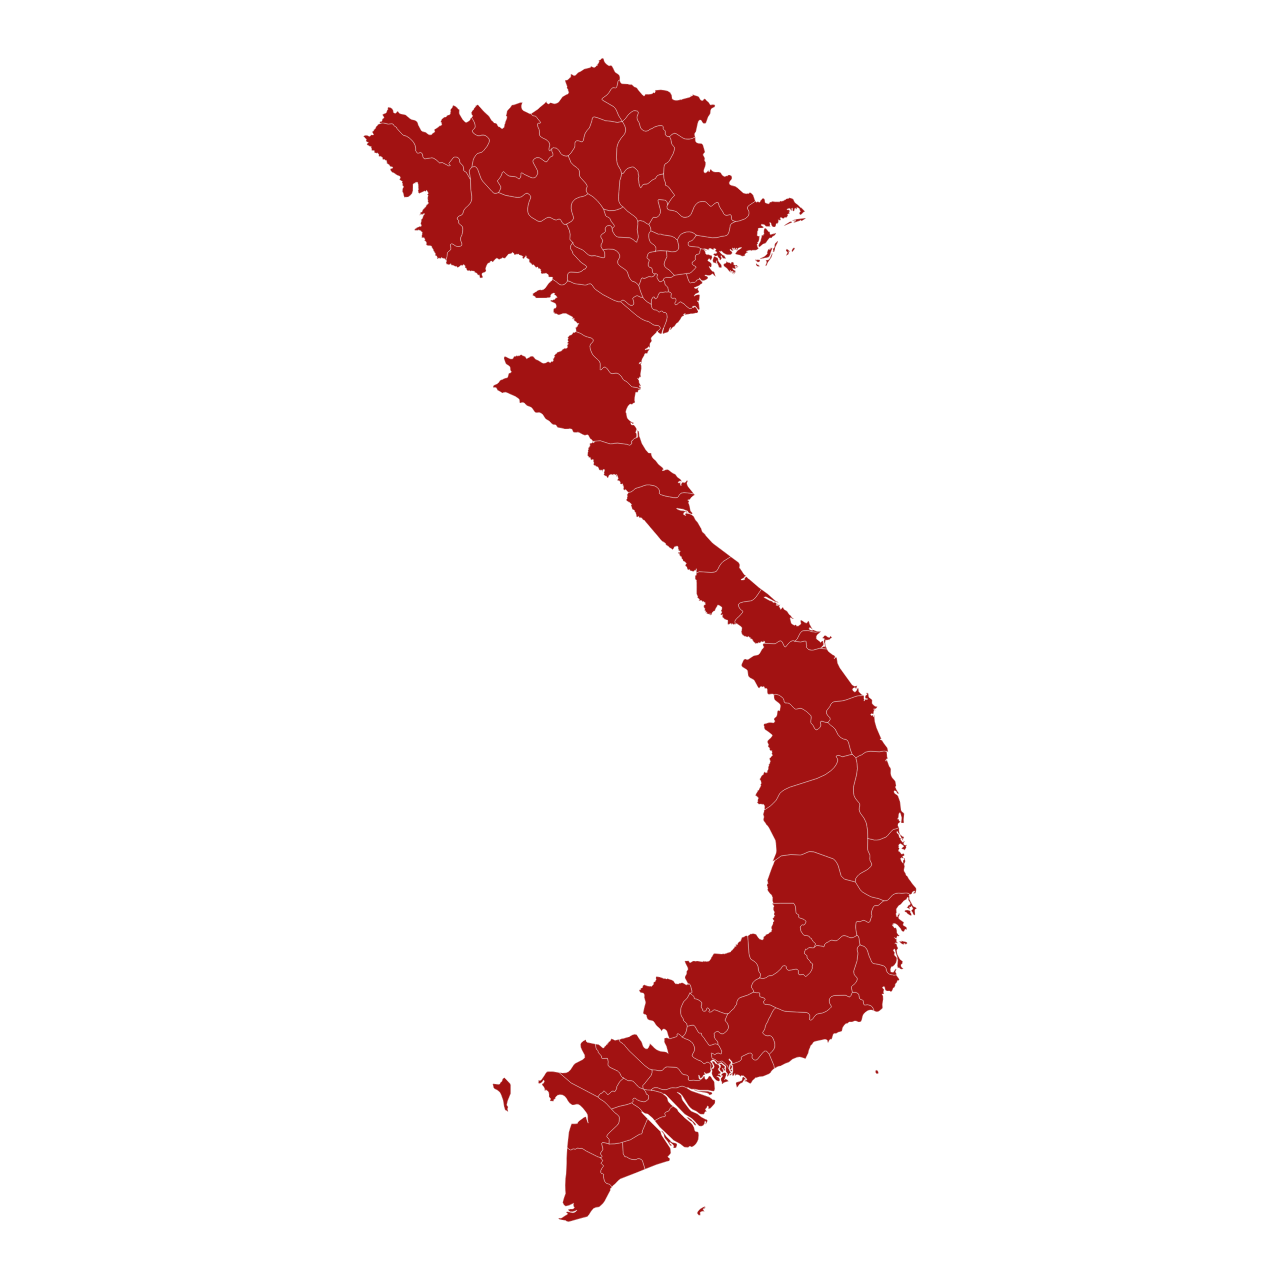
==== commit 848c1ae9: "Update index.html" ====
--- a/index.html
+++ b/index.html
@@ -69,7 +69,7 @@
   </path>
   </a>
   <a xlink:href="https://www.notion.so/bring-your-pride-to-the-light/H-T-nh-148e203c2f74807fb1ccde2279b82281" target="blank">
-  <path d="M464.3 344.8l4.7-0.4 6.5 2.1 1.6 0.3 1.5-0.1 1.3-0.3 2.6-0.2 6.5 0.9 0.3 0 0.8 0.1 0.4 0.3 1.3 0.4 1.1-0.5 0.9-1.4-0.2 0-0.1-0.4-0.1-0.5 0-0.4 0.2-0.3 0.5-0.1 0.3-0.2 0.2-0.5 0.3-0.5 0.7-0.5 1.4-0.5 1.2-0.5 0-1.5-0.2-3.7-0.2-0.2 1.2 0.7 0.3 1.8 0.1 1.8 0.2 0.8 0.4 0.7 1.5 4.4 3.1 5.2 2.1 2.3 2 0.1 0.2 1.2 0.4 1.2 0.5 1.1 0.6 0.8 1.3 1.1 0.5 0.4 2.2 2.9 3.1 2.6 0.7 0.9 0.1 0.8-1.1 0.2 0.6 0.5 1-0.2 1.2-0.5 1.5-0.2 0.9 0.4 3.1 2.4 0.4 0.2 1.2 0.5 0.5 0.3 1.7 2.2 2 1.4 0.8 0.8 0.4 1.1-0.4 0-0.6-0.3-0.7 0.1-0.7 0.5-0.4 0.6 0.8 0.4 0.3-0.2 0.2-0.1 0.7-0.1-0.3 0.8 0.1 0.5 0.6 1.3 0-0.8 0.2-0.7 0.3-0.7 0.3-0.4 0.6-0.3 0.4 0.1 0.4 0.3 0.7-0.1 0.5-0.3 1.1-1.4 0.7 0.3-0.1 0.6-0.6 1.2 0.3 1.3 0.6 1.3 4.7 5.9-0.5 0-2.5-0.5-4.8-0.5-2.1 0.4-1 0.7-0.7 1-0.6 1-0.6 0.6-1.3 0.3-1.9-0.1-6.3-1.2-3.7-1.1-0.8-0.5-0.3-0.5 0-0.5 0.1-0.6 0-0.8-0.3-0.9-0.7-1-0.8-0.9-1.1-0.7-1.4-0.6-3.5-0.6-2.1 0-1.8 0.4-2.3 0.9-3.9 1.2-1.1 0.4-1.5 1.4-1.7 1.2-2.2 0.4 0-0.1-0.1-0.1 0-0.2 0-0.2-0.1-0.1-0.1 0-0.4-0.1-0.2-0.2-0.1-0.2-0.1-0.2-0.1-0.1-0.1 0-0.1 0 0-0.1 0-0.1-0.1 0 0-0.1-0.1-0.1 0-0.1-0.1 0 0-0.1 0-0.1-0.1-0.1-0.1 0-0.1 0-0.1 0.1-0.1 0-0.1 0-0.1 0 0 0.1 0 0.1-0.1 0-0.1 0 0 0.1-0.1 0 0 0.1 0 0.1-0.1 0-0.1-0.1-0.1-0.1 0-0.1 0-0.1-0.1-0.1-0.1 0-0.1 0 0-0.1-0.1 0-0.1 0.1-0.1 0 0-0.1 0-0.1-0.1 0-0.1 0 0.1-0.1 0-0.1 0-0.1 0.1 0 0-0.1-0.1-0.1 0-0.1-0.1 0 0-0.1 0-0.1 0-0.1 0.1 0 0-0.1 0-0.1 0-0.1 0-0.1 0-0.1 0.1 0 0.1 0 0-0.1 0-0.1 0-0.1 0-0.1 0-0.1-0.1 0 0-0.1 0-0.1-0.1-0.1 0-0.1 0-0.1 0-0.1 0-0.1 0-0.1 0-0.1-0.1 0 0-0.1 0-0.1-0.1 0 0 0.1 0-0.1-0.1 0-0.1 0-0.1 0 0-0.1 0-0.1-0.1 0 0-0.1 0.1 0 0.1-0.1 0.1 0 0-0.1-0.1 0 0-0.1-0.1 0 0-0.1 0-0.1 0-0.1-0.1 0 0-0.1 0-0.1 0-0.1 0-0.1 0-0.1-0.1 0 0-0.1-0.1 0-0.1 0.1-0.1 0.1-0.1 0 0 0.1-0.1 0-0.1 0 0 0.1-0.1 0-0.1-0.1 0 0.1-0.1 0 0-0.1-0.1 0-0.1-0.1 0 0.1-0.1 0-0.1 0-0.1 0-0.1 0-0.1 0 0-0.1-0.1 0-0.1 0 0-0.1 0-0.1 0-0.1 0-0.1 0-0.1 0-0.1 0-0.1 0-0.1 0-0.1 0-0.1 0-0.1 0-0.1-0.1 0 0.1-0.1 0-0.1 0-0.1-0.1 0-0.1 0 0-0.1 0-0.1 0-0.1 0-0.1-0.1 0 0-0.1-0.1-0.1-0.1 0 0-0.1-0.1 0-0.1 0 0-0.1-0.1-0.1 0-0.1-0.1 0 0-0.1-0.1-0.1-0.1 0-0.1 0-0.1 0.1-0.1 0-0.1 0-0.1 0 0 0.1 0 0.1 0 0.1-0.1 0 0-0.1-0.1 0 0-0.1-0.1 0-0.1-0.1 0-0.1 0-0.1-0.1 0 0-0.1 0-0.1 0-0.1 0-0.1 0.1 0 0.1 0-0.1-0.1-0.1-0.1 0-0.1 0-0.1 0.1-0.1 0-0.1 0.1-0.1 0.1 0 0.1 0 0-0.1 0.1-0.1 0-0.1 0-0.1-0.1 0 0-0.1 0-0.1 0.1 0 0-0.1-0.1 0 0-0.1 0-0.1 0-0.1-0.1 0 0-0.1 0-0.1 0-0.1-0.1-0.1 0-0.1-0.1-0.1-0.1 0 0-0.1 0.1 0 0-0.1 0-0.1 0-0.1 0-0.1-0.1 0 0-0.1 0-0.1 0-0.1-0.1-0.1 0-0.1-0.1-0.1-0.1 0 0 0.1 0 0.1-0.1 0 0 0.1 0.1 0-0.1 0 0 0.1-0.1 0 0 0.1 0 0.1-0.1 0 0 0.1 0 0.1-0.1 0-0.1 0-0.1 0 0-0.1 0-0.1-0.1 0 0-0.1 0-0.1 0-0.1 0-0.1 0.1-0.1 0-0.1 0-0.1 0-0.1 0.1-0.1 0.1-0.1 0.1-0.1 0-0.1 0-0.1-0.1 0 0-0.1-0.1 0 0 0.1-0.1 0-0.1 0-0.1 0.1-0.1 0.1-0.1 0.1-0.1 0-0.1 0 0-0.1-0.1 0-0.1-0.1-0.1 0-0.1 0-0.1 0-0.1 0 0-0.1 0-0.1-0.1 0-0.1 0-0.1 0-0.1 0 0-0.1-0.1 0 0-0.1-0.1 0.1-0.1 0-0.1 0.1-0.1 0 0-0.1-0.1 0-0.1 0 0 0.1-0.1 0 0-0.1-0.1 0-0.1 0-0.1 0 0 0.1 0 0.1 0.1 0 0.1 0 0 0.1 0.1 0 0 0.1-0.1 0.1 0 0.1-0.9-0.4-1.2-0.1-1.1 0.5-0.3 0.6-0.2 0.9-0.1 0 0 0.1-0.1 0.1-0.1 0 0 0.1-0.1 0 0 0.1 0 0.1 0 0.1-0.1 0-0.1 0-0.1 0-0.1 0-0.1 0-0.1-0.1-0.1-0.1-0.1 0 0-0.1 0-0.1 0-0.1 0-0.1-0.1 0 0-0.1-0.1-0.1 0-0.1 0-0.1-0.1 0-0.1-0.1 0-0.1-0.1 0 0-0.1 0-0.1-0.1 0 0-0.1-0.1 0-0.1 0 0 0.1-0.1 0-0.1 0-0.1 0.1-0.1-0.1-0.1 0-0.2 0-0.1 0 0.1 0 0-0.1 0-0.1 0-0.1 0.1-0.1-0.1-0.1-0.1 0-0.1 0-0.1 0-0.1 0-0.1 0 0-0.1 0-0.1-0.1 0-0.1 0-0.1-0.1 0-0.1-0.1-0.1-0.1 0 0-0.1 0-0.1 0-0.1 0.1 0 0-0.1 0.1-0.1 0-0.1 0.1 0 0-0.1 0-0.1 0-0.1 0-0.1 0-0.1 0-0.1 0-0.1 0-0.1-0.1 0 0-0.1 0-0.1 0-0.1 0-0.1 0-0.1 0-0.1 0.1 0 0-0.1 0-0.1 0-0.1 0-0.1 0.1-0.1 0-0.1 0.1 0 0-0.1 0-0.1 0-0.1 0.1-0.1 0-0.1 0-0.1 0-0.1 0-0.1 0-0.1 0-0.1-0.1 0 0-0.1 0-0.1 0-0.1 0.1 0-0.1-0.1 0-0.1-0.1 0-0.1 0.1 0-0.1-0.1 0-0.1 0-0.1-0.1-0.1 0 0 0.1-0.2 0.1-0.1-0.1-0.1 0-0.1 0 0 0.1-0.1 0.1-0.1 0.1 0 0.1-0.1 0.1 0 0.1 0.1 0.1 0 0.1 0 0.1 0 0.1-0.1 0 0 0.1-0.1 0 0 0.1 0.1 0-0.1 0 0 0.1 0 0.1-0.1 0 0.1 0.1 0 0.1-0.1 0 0 0.1 0 0.1-0.1 0 0-0.4-0.2-0.3 0-0.1 0.1-0.1 0-0.1 0-0.1 0.1 0 0-0.1-0.1 0-0.1 0-0.1 0-0.1 0-0.1 0 0-0.1-0.1 0 0 0.1-0.1 0 0-0.1 0-0.1-0.1 0 0-0.1-0.1 0-0.1 0-0.1 0 0 0.1 0 0.1-0.1 0 0 0.1-0.1 0 0 0.1-0.1 0-0.1 0 0-0.1-0.1-0.1 0-0.1-0.1 0 0-0.1-0.1 0 0 0.1-0.1 0 0 0.1-0.1 0 0-0.1-0.1 0-0.1-0.1 0 0.1-0.1 0-0.1 0-0.1 0-0.1 0 0-0.1 0-0.1 0-0.1 0-0.1 0.1 0 0-0.1 0-0.1 0-0.1-0.1-0.1 0-0.1 0-0.1-0.1 0 0-0.1-0.1 0 0-0.1 0-0.1-0.1 0 0-0.1 0-0.1-0.1 0 0-0.1 0-0.1-0.1 0 0-0.1-0.1 0 0-0.1 0-0.1 0-0.1-0.1 0 0-0.1 0-0.1-0.1 0-0.1 0 0-0.1-0.1 0-0.1 0-0.1 0 0-0.1-0.1 0 0-0.1-0.1 0 0-0.1-0.1 0-0.1 0-0.1 0-0.1 0 0-0.1-0.1 0-0.1 0-0.1 0-0.1 0.1-0.1-0.1 0-0.1-0.1 0 0-0.1 0-0.1-0.1 0 0-0.1-0.1 0 0-0.1-0.1 0 0-0.1-0.1 0 0-0.1-0.1 0.1 0-0.1-0.1 0-0.1 0-0.1 0-0.1-0.1-0.1 0-0.1 0-0.1-0.1-0.1 0-0.1-0.1 0-0.1-0.1 0 0-0.1-0.1 0-0.1 0 0-0.1-0.1 0 0-0.1 0-0.1 0-0.1 0-0.1 0-0.1 0.1 0 0-0.2 0-0.1 0.1-0.1 0-0.1 0-0.1 0.1-0.1 0-0.1 0-0.1 0-0.1 0-0.1 0-0.1 0-0.1-0.1 0 0-0.1-0.1 0 0-0.1 0-0.1 0-0.1-0.1 0 0-0.1-0.1 0 0-0.1 0-0.1 0-0.1-0.1 0 0-0.1-0.1 0 0-0.1-0.1-0.1 0.1 0 0-0.1 0.1 0 0-0.1 0-0.1 0-0.1 0-0.1 0.1 0 0-0.1 0-0.1 0.1 0 0-0.1 0-0.1-0.1 0 0-0.1-0.1 0 0-0.1-0.1 0-0.1 0-0.1 0 0-0.1-0.1 0-0.1-0.1 0 0.1 0-0.1-0.1 0 0 0.1-0.1 0-0.1 0 0-0.1 0 0.1 0 0.1-0.1 0.1 0 0.1-0.1 0-0.1 0-0.1 0-0.1 0-0.1 0 0-0.1-0.1 0-0.1 0-0.1 0-0.1 0 0-0.1 0-0.1 0-0.1-0.1 0 0-0.1 0-0.1-0.1 0 0-0.1 0-0.1-0.1 0 0-0.1 0.1-0.1 0-0.1-0.1 0 0-0.1-0.1 0 0-0.1-0.1 0-0.1 0-0.1 0 0-0.1 0-0.1 0-0.1 0-0.1 0.1 0 0-0.1 0-0.1 0-0.1 0-0.1-0.1 0 0 0.1 0 0.1-0.1 0-0.1 0 0 0.1-0.1-0.1-0.1 0 0 0.1-0.1 0-0.1-0.1-0.1 0-0.1 0-0.1 0 0-0.1-0.1 0-0.1 0 0-0.1 0-0.1 0.1 0-0.1 0 0-0.1 0.1 0-0.1 0 0-0.1-0.1-0.1 0-0.1 0-0.1 0-0.1 0-0.1-0.1 0-0.1 0-0.1 0-0.1-0.1-0.1 0 0-0.1-0.1-0.1 0-0.1-0.1 0 0-0.1 0-0.1 0-0.1-0.1 0 0-0.1 0-0.1 0-0.1 0-0.1 0.1-0.1 0-0.1 0.1-0.1 0-0.1-0.1 0 0-0.1-0.1 0 0-0.1 0-0.1 0.1 0 0-0.1 0.1 0 0-0.1 0-0.1 0-0.1 0-0.1 0-0.1 0-0.1 0-0.1 0-0.1 0.1 0 0-0.1 0-0.1 0-0.1 0-0.1 0-0.1 0-0.1 0.1 0 0-0.1 0-0.1 0.1-0.1 0-0.1-0.1 0 0-0.1 0.1 0 0-0.1 0-0.1 0-0.1-0.1 0 0-0.1-0.1 0 0-0.1 0-0.1 0.1 0-0.1-0.1 0.1 0 0-0.1 0-0.1 0-0.1 0-0.1 0-0.1 0.1 0 0-0.1 0.1 0 0-0.1 0-0.1 0-0.1 0.1 0 0.1 0 0-0.1 0.1 0 0-0.1 0-0.1-0.1 0-0.1 0 0-0.1-0.1-0.1 0-0.1 0-0.1 0-0.1 0.1-0.1 0-0.1 0-0.1 0-0.1 0.1 0 0-0.1 0.1 0 0.1 0 0-0.1 0.1 0 0.1 0 0-0.1 0.1 0 0-0.1 0-0.1 0.1-0.1 0.1 0-0.1 0 0-0.1 0-0.1 0-0.1 0-0.1 0.1 0 0-0.1 0.1 0 0-0.1 0.1 0 0.1 0 0-0.1 0.1 0 0.1 0 0-0.1 0.1 0 0-0.1 0-0.1-0.1 0-0.1-0.1 0-0.1-0.1 0 0-0.1-0.1 0 0-0.1 0.1 0 0-0.1 0-0.1 0-0.1 0-0.1 0-0.1 0-0.1 0-0.1 0.1 0 0.1 0 0-0.1 0-0.1-0.1 0-0.1 0 0-0.1 0-0.1 0-0.1 0-0.1 0.1 0 0-0.1 0.1 0 0.1 0-0.1-0.1 0-0.1 0.1 0 0.1 0 0.1 0 0-0.1 0.5 0.1 0.6-0.1 0.3-0.8 0.1 0.1 0.1 0 0 0.1 0.1 0.1 0 0.1 0.1 0 0.1 0 0.1 0 0.1 0.1 0.1 0.1 0.1 0 0.1 0 0.1 0 0.1 0 0.1-0.1 0.1 0 0.1-0.1 0-0.1 0-0.1 0-0.1-0.1 0 0-0.1 0-0.1 0.1 0 0-0.1 0-0.1 0.1 0 0-0.1 0.1 0-0.1-0.1z" id="VN23" name="Ha Tinh">
+  <path d="M464.3 344.8l4.7-0.4 6.5 2.1 1.6 0.3 1.5-0.1 1.3-0.3 2.6-0.2 6.5 0.9 0.3 0 0.8 0.1 0.4 0.3 1.3 0.4 1.1-0.5 0.9-1.4-0.2 0-0.1-0.4-0.1-0.5 0-0.4 0.2-0.3 0.5-0.1 0.3-0.2 0.2-0.5 0.3-0.5 0.7-0.5 1.4-0.5 1.2-0.5 0-1.5-0.2-3.7-0.2-0.2 1.2 0.7 0.3 1.8 0.1 1.8 0.2 0.8 0.4 0.7 1.5 4.4 3.1 5.2 2.1 2.3 2 0.1 0.2 1.2 0.4 1.2 0.5 1.1 0.6 0.8 1.3 1.1 0.5 0.4 2.2 2.9 3.1 2.6 0.7 0.9 0.1 0.8-1.1 0.2 0.6 0.5 1-0.2 1.2-0.5 1.5-0.2 0.9 0.4 3.1 2.4 0.4 0.2 1.2 0.5 0.5 0.3 1.7 2.2 2 1.4 0.8 0.8 0.4 1.1-0.4 0-0.6-0.3-0.7 0.1-0.7 0.5-0.4 0.6 0.8 0.4 0.3-0.2 0.2-0.1 0.7-0.1-0.3 0.8 0.1 0.5 0.6 1.3 0-0.8 0.2-0.7 0.3-0.7 0.3-0.4 0.6-0.3 0.4 0.1 0.4 0.3 0.7-0.1 0.5-0.3 1.1-1.4 0.7 0.3-0.1 0.6-0.6 1.2 0.3 1.3 0.6 1.3 4.7 5.9-0.5 0-2.5-0.5-4.8-0.5-2.1 0.4-1 0.7-0.7 1-0.6 1-0.6 0.6-1.3 0.3-1.9-0.1-6.3-1.2-3.7-1.1-0.8-0.5-0.3-0.5 0-0.5 0.1-0.6 0-0.8-0.3-0.9-0.7-1-0.8-0.9-1.1-0.7-1.4-0.6-3.5-0.6-2.1 0-1.8 0.4-2.3 0.9-3.9 1.2-1.1 0.4-1.5 1.4-1.7 1.2-2.2 0.4 0-0.1-0.1-0.1 0-0.2 0-0.2-0.1-0.1-0.1 0-0.4-0.1-0.2-0.2-0.1-0.2-0.1-0.2-0.1-0.1-0.1 0-0.1 0 0-0.1 0-0.1-0.1 0 0-0.1-0.1-0.1 0-0.1-0.1 0 0-0.1 0-0.1-0.1-0.1-0.1 0-0.1 0-0.1 0.1-0.1 0-0.1 0-0.1 0 0 0.1 0 0.1-0.1 0-0.1 0 0 0.1-0.1 0 0 0.1 0 0.1-0.1 0-0.1-0.1-0.1-0.1 0-0.1 0-0.1-0.1-0.1-0.1 0-0.1 0 0-0.1-0.1 0-0.1 0.1-0.1 0 0-0.1 0-0.1-0.1 0-0.1 0 0.1-0.1 0-0.1 0-0.1 0.1 0 0-0.1-0.1-0.1 0-0.1-0.1 0 0-0.1 0-0.1 0-0.1 0.1 0 0-0.1 0-0.1 0-0.1 0-0.1 0-0.1 0.1 0 0.1 0 0-0.1 0-0.1 0-0.1 0-0.1 0-0.1-0.1 0 0-0.1 0-0.1-0.1-0.1 0-0.1 0-0.1 0-0.1 0-0.1 0-0.1 0-0.1-0.1 0 0-0.1 0-0.1-0.1 0 0 0.1 0-0.1-0.1 0-0.1 0-0.1 0 0-0.1 0-0.1-0.1 0 0-0.1 0.1 0 0.1-0.1 0.1 0 0-0.1-0.1 0 0-0.1-0.1 0 0-0.1 0-0.1 0-0.1-0.1 0 0-0.1 0-0.1 0-0.1 0-0.1 0-0.1-0.1 0 0-0.1-0.1 0-0.1 0.1-0.1 0.1-0.1 0 0 0.1-0.1 0-0.1 0 0 0.1-0.1 0-0.1-0.1 0 0.1-0.1 0 0-0.1-0.1 0-0.1-0.1 0 0.1-0.1 0-0.1 0-0.1 0-0.1 0-0.1 0 0-0.1-0.1 0-0.1 0 0-0.1 0-0.1 0-0.1 0-0.1 0-0.1 0-0.1 0-0.1 0-0.1 0-0.1 0-0.1 0-0.1 0-0.1-0.1 0 0.1-0.1 0-0.1 0-0.1-0.1 0-0.1 0 0-0.1 0-0.1 0-0.1 0-0.1-0.1 0 0-0.1-0.1-0.1-0.1 0 0-0.1-0.1 0-0.1 0 0-0.1-0.1-0.1 0-0.1-0.1 0 0-0.1-0.1-0.1-0.1 0-0.1 0-0.1 0.1-0.1 0-0.1 0-0.1 0 0 0.1 0 0.1 0 0.1-0.1 0 0-0.1-0.1 0 0-0.1-0.1 0-0.1-0.1 0-0.1 0-0.1-0.1 0 0-0.1 0-0.1 0-0.1 0-0.1 0.1 0 0.1 0-0.1-0.1-0.1-0.1 0-0.1 0-0.1 0.1-0.1 0-0.1 0.1-0.1 0.1 0 0.1 0 0-0.1 0.1-0.1 0-0.1 0-0.1-0.1 0 0-0.1 0-0.1 0.1 0 0-0.1-0.1 0 0-0.1 0-0.1 0-0.1-0.1 0 0-0.1 0-0.1 0-0.1-0.1-0.1 0-0.1-0.1-0.1-0.1 0 0-0.1 0.1 0 0-0.1 0-0.1 0-0.1 0-0.1-0.1 0 0-0.1 0-0.1 0-0.1-0.1-0.1 0-0.1-0.1-0.1-0.1 0 0 0.1 0 0.1-0.1 0 0 0.1 0.1 0-0.1 0 0 0.1-0.1 0 0 0.1 0 0.1-0.1 0 0 0.1 0 0.1-0.1 0-0.1 0-0.1 0 0-0.1 0-0.1-0.1 0 0-0.1 0-0.1 0-0.1 0-0.1 0.1-0.1 0-0.1 0-0.1 0-0.1 0.1-0.1 0.1-0.1 0.1-0.1 0-0.1 0-0.1-0.1 0 0-0.1-0.1 0 0 0.1-0.1 0-0.1 0-0.1 0.1-0.1 0.1-0.1 0.1-0.1 0-0.1 0 0-0.1-0.1 0-0.1-0.1-0.1 0-0.1 0-0.1 0-0.1 0 0-0.1 0-0.1-0.1 0-0.1 0-0.1 0-0.1 0 0-0.1-0.1 0 0-0.1-0.1 0.1-0.1 0-0.1 0.1-0.1 0 0-0.1-0.1 0-0.1 0 0 0.1-0.1 0 0-0.1-0.1 0-0.1 0-0.1 0 0 0.1 0 0.1 0.1 0 0.1 0 0 0.1 0.1 0 0 0.1-0.1 0.1 0 0.1-0.9-0.4-1.2-0.1-1.1 0.5-0.3 0.6-0.2 0.9-0.1 0 0 0.1-0.1 0.1-0.1 0 0 0.1-0.1 0 0 0.1 0 0.1 0 0.1-0.1 0-0.1 0-0.1 0-0.1 0-0.1 0-0.1-0.1-0.1-0.1-0.1 0 0-0.1 0-0.1 0-0.1 0-0.1-0.1 0 0-0.1-0.1-0.1 0-0.1 0-0.1-0.1 0-0.1-0.1 0-0.1-0.1 0 0-0.1 0-0.1-0.1 0 0-0.1-0.1 0-0.1 0 0 0.1-0.1 0-0.1 0-0.1 0.1-0.1-0.1-0.1 0-0.2 0-0.1 0 0.1 0 0-0.1 0-0.1 0-0.1 0.1-0.1-0.1-0.1-0.1 0-0.1 0-0.1 0-0.1 0-0.1 0 0-0.1 0-0.1-0.1 0-0.1 0-0.1-0.1 0-0.1-0.1-0.1-0.1 0 0-0.1 0-0.1 0-0.1 0.1 0 0-0.1 0.1-0.1 0-0.1 0.1 0 0-0.1 0-0.1 0-0.1 0-0.1 0-0.1 0-0.1 0-0.1 0-0.1-0.1 0 0-0.1 0-0.1 0-0.1 0-0.1 0-0.1 0-0.1 0.1 0 0-0.1 0-0.1 0-0.1 0-0.1 0.1-0.1 0-0.1 0.1 0 0-0.1 0-0.1 0-0.1 0.1-0.1 0-0.1 0-0.1 0-0.1 0-0.1 0-0.1 0-0.1-0.1 0 0-0.1 0-0.1 0-0.1 0.1 0-0.1-0.1 0-0.1-0.1 0-0.1 0.1 0-0.1-0.1 0-0.1 0-0.1-0.1-0.1 0 0 0.1-0.2 0.1-0.1-0.1-0.1 0-0.1 0 0 0.1-0.1 0.1-0.1 0.1 0 0.1-0.1 0.1 0 0.1 0.1 0.1 0 0.1 0 0.1 0 0.1-0.1 0 0 0.1-0.1 0 0 0.1 0.1 0-0.1 0 0 0.1 0 0.1-0.1 0 0.1 0.1 0 0.1-0.1 0 0 0.1 0 0.1-0.1 0 0-0.4-0.2-0.3 0-0.1 0.1-0.1 0-0.1 0-0.1 0.1 0 0-0.1-0.1 0-0.1 0-0.1 0-0.1 0-0.1 0 0-0.1-0.1 0 0 0.1-0.1 0 0-0.1 0-0.1-0.1 0 0-0.1-0.1 0-0.1 0-0.1 0 0 0.1 0 0.1-0.1 0 0 0.1-0.1 0 0 0.1-0.1 0-0.1 0 0-0.1-0.1-0.1 0-0.1-0.1 0 0-0.1-0.1 0 0 0.1-0.1 0 0 0.1-0.1 0 0-0.1-0.1 0-0.1-0.1 0 0.1-0.1 0-0.1 0-0.1 0-0.1 0 0-0.1 0-0.1 0-0.1 0-0.1 0.1 0 0-0.1 0-0.1 0-0.1-0.1-0.1 0-0.1 0-0.1-0.1 0 0-0.1-0.1 0 0-0.1 0-0.1-0.1 0 0-0.1 0-0.1-0.1 0 0-0.1 0-0.1-0.1 0 0-0.1-0.1 0 0-0.1 0-0.1 0-0.1-0.1 0 0-0.1 0-0.1-0.1 0-0.1 0 0-0.1-0.1 0-0.1 0-0.1 0 0-0.1-0.1 0 0-0.1-0.1 0 0-0.1-0.1 0-0.1 0-0.1 0-0.1 0 0-0.1-0.1 0-0.1 0-0.1 0-0.1 0.1-0.1-0.1 0-0.1-0.1 0 0-0.1 0-0.1-0.1 0 0-0.1-0.1 0 0-0.1-0.1 0 0-0.1-0.1 0 0-0.1-0.1 0.1 0-0.1-0.1 0-0.1 0-0.1 0-0.1-0.1-0.1 0-0.1 0-0.1-0.1-0.1 0-0.1-0.1 0-0.1-0.1 0 0-0.1-0.1 0-0.1 0 0-0.1-0.1 0 0-0.1 0-0.1 0-0.1 0-0.1 0-0.1 0.1 0 0-0.2 0-0.1 0.1-0.1 0-0.1 0-0.1 0.1-0.1 0-0.1 0-0.1 0-0.1 0-0.1 0-0.1 0-0.1-0.1 0 0-0.1-0.1 0 0-0.1 0-0.1 0-0.1-0.1 0 0-0.1-0.1 0 0-0.1 0-0.1 0-0.1-0.1 0 0-0.1-0.1 0 0-0.1-0.1-0.1 0.1 0 0-0.1 0.1 0 0-0.1 0-0.1 0-0.1 0-0.1 0.1 0 0-0.1 0-0.1 0.1 0 0-0.1 0-0.1-0.1 0 0-0.1-0.1 0 0-0.1-0.1 0-0.1 0-0.1 0 0-0.1-0.1 0-0.1-0.1 0 0.1 0-0.1-0.1 0 0 0.1-0.1 0-0.1 0 0-0.1 0 0.1 0 0.1-0.1 0.1 0 0.1-0.1 0-0.1 0-0.1 0-0.1 0-0.1 0 0-0.1-0.1 0-0.1 0-0.1 0-0.1 0 0-0.1 0-0.1 0-0.1-0.1 0 0-0.1 0-0.1-0.1 0 0-0.1 0-0.1-0.1 0 0-0.1 0.1-0.1 0-0.1-0.1 0 0-0.1-0.1 0 0-0.1-0.1 0-0.1 0-0.1 0 0-0.1 0-0.1 0-0.1 0-0.1 0.1 0 0-0.1 0-0.1 0-0.1 0-0.1-0.1 0 0 0.1 0 0.1-0.1 0-0.1 0 0 0.1-0.1-0.1-0.1 0 0 0.1-0.1 0-0.1-0.1-0.1 0-0.1 0-0.1 0 0-0.1-0.1 0-0.1 0 0-0.1 0-0.1 0.1 0-0.1 0 0-0.1 0.1 0-0.1 0 0-0.1-0.1-0.1 0-0.1 0-0.1 0-0.1 0-0.1-0.1 0-0.1 0-0.1 0-0.1-0.1-0.1 0 0-0.1-0.1-0.1 0-0.1-0.1 0 0-0.1 0-0.1 0-0.1-0.1 0 0-0.1 0-0.1 0-0.1 0-0.1 0.1-0.1 0-0.1 0.1-0.1 0-0.1-0.1 0 0-0.1-0.1 0 0-0.1 0-0.1 0.1 0 0-0.1 0.1 0 0-0.1 0-0.1 0-0.1 0-0.1 0-0.1 0-0.1 0-0.1 0-0.1 0.1 0 0-0.1 0-0.1 0-0.1 0-0.1 0-0.1 0-0.1 0.1 0 0-0.1 0-0.1 0.1-0.1 0-0.1-0.1 0 0-0.1 0.1 0 0-0.1 0-0.1 0-0.1-0.1 0 0-0.1-0.1 0 0-0.1 0-0.1 0.1 0-0.1-0.1 0.1 0 0-0.1 0-0.1 0-0.1 0-0.1 0-0.1 0.1 0 0-0.1 0.1 0 0-0.1 0-0.1 0-0.1 0.1 0 0.1 0 0-0.1 0.1 0 0-0.1 0-0.1-0.1 0-0.1 0 0-0.1-0.1-0.1 0-0.1 0-0.1 0-0.1 0.1-0.1 0-0.1 0-0.1 0-0.1 0.1 0 0-0.1 0.1 0 0.1 0 0-0.1 0.1 0 0.1 0 0-0.1 0.1 0 0-0.1 0-0.1 0.1-0.1 0.1 0-0.1 0 0-0.1 0-0.1 0-0.1 0-0.1 0.1 0 0-0.1 0.1 0 0-0.1 0.1 0 0.1 0 0-0.1 0.1 0 0.1 0 0-0.1 0.1 0 0-0.1 0-0.1-0.1 0-0.1-0.1 0-0.1-0.1 0 0-0.1-0.1 0 0-0.1 0.1 0 0-0.1 0-0.1 0-0.1 0-0.1 0-0.1 0-0.1 0-0.1 0.1 0 0.1 0 0-0.1 0-0.1-0.1 0-0.1 0 0-0.1 0-0.1 0-0.1 0-0.1 0.1 0 0-0.1 0.1 0 0.1 0-0.1-0.1 0-0.1 0.1 0 0.1 0 0.1 0 0-0.1 0.5 0.1 0.6-0.1 0.3-0.8 0.1 0.1 0.1 0 0 0.1 0.1 0.1 0 0.1 0.1 0 0.1 0 0.1 0 0.1 0.1 0.1 0.1 0.1 0 0.1 0 0.1 0 0.1 0 0.1-0.1 0.1 0 0.1-0.1 0-0.1 0-0.1 0-0.1-0.1 0 0-0.1 0-0.1 0.1 0 0-0.1 0-0.1 0.1 0 0-0.1 0.1 0-0.1-0.1z" id="VN23" name="Hà Tĩnh">
   </path>
   </a>
   <a xlink:href="https://www.notion.so/bring-your-pride-to-the-light/Qu-ng-B-nh-148e203c2f7480ca9533db1fd9a6c6e1" target="blank">
@@ -301,7 +301,7 @@
   </circle>
   <circle class="Nghệ An" cx="448" cy="307.1" id="VN22">
   </circle>
-  <circle class="Ha Tinh" cx="495.7" cy="364.4" id="VN23">
+  <circle class="Hà Tĩnh" cx="495.7" cy="364.4" id="VN23">
   </circle>
   <circle class="Quảng Bình" cx="526.3" cy="412.5" id="VN24">
   </circle>
--- a/style.css
+++ b/style.css
@@ -4,15 +4,15 @@
     padding: 0;
 }
 body {
-    background-color: #01171b;
+    background-color: #ffffff;
 }
 svg path {
-    fill: #00394f;
+    fill: #a21212;
     stroke: #eee;
     stroke-width: .25;
 }
 svg path:hover {
-    fill: #006284;
+    fill: #fa0000;
     transition: fill 0.6s ease;
     cursor: pointer;
 }
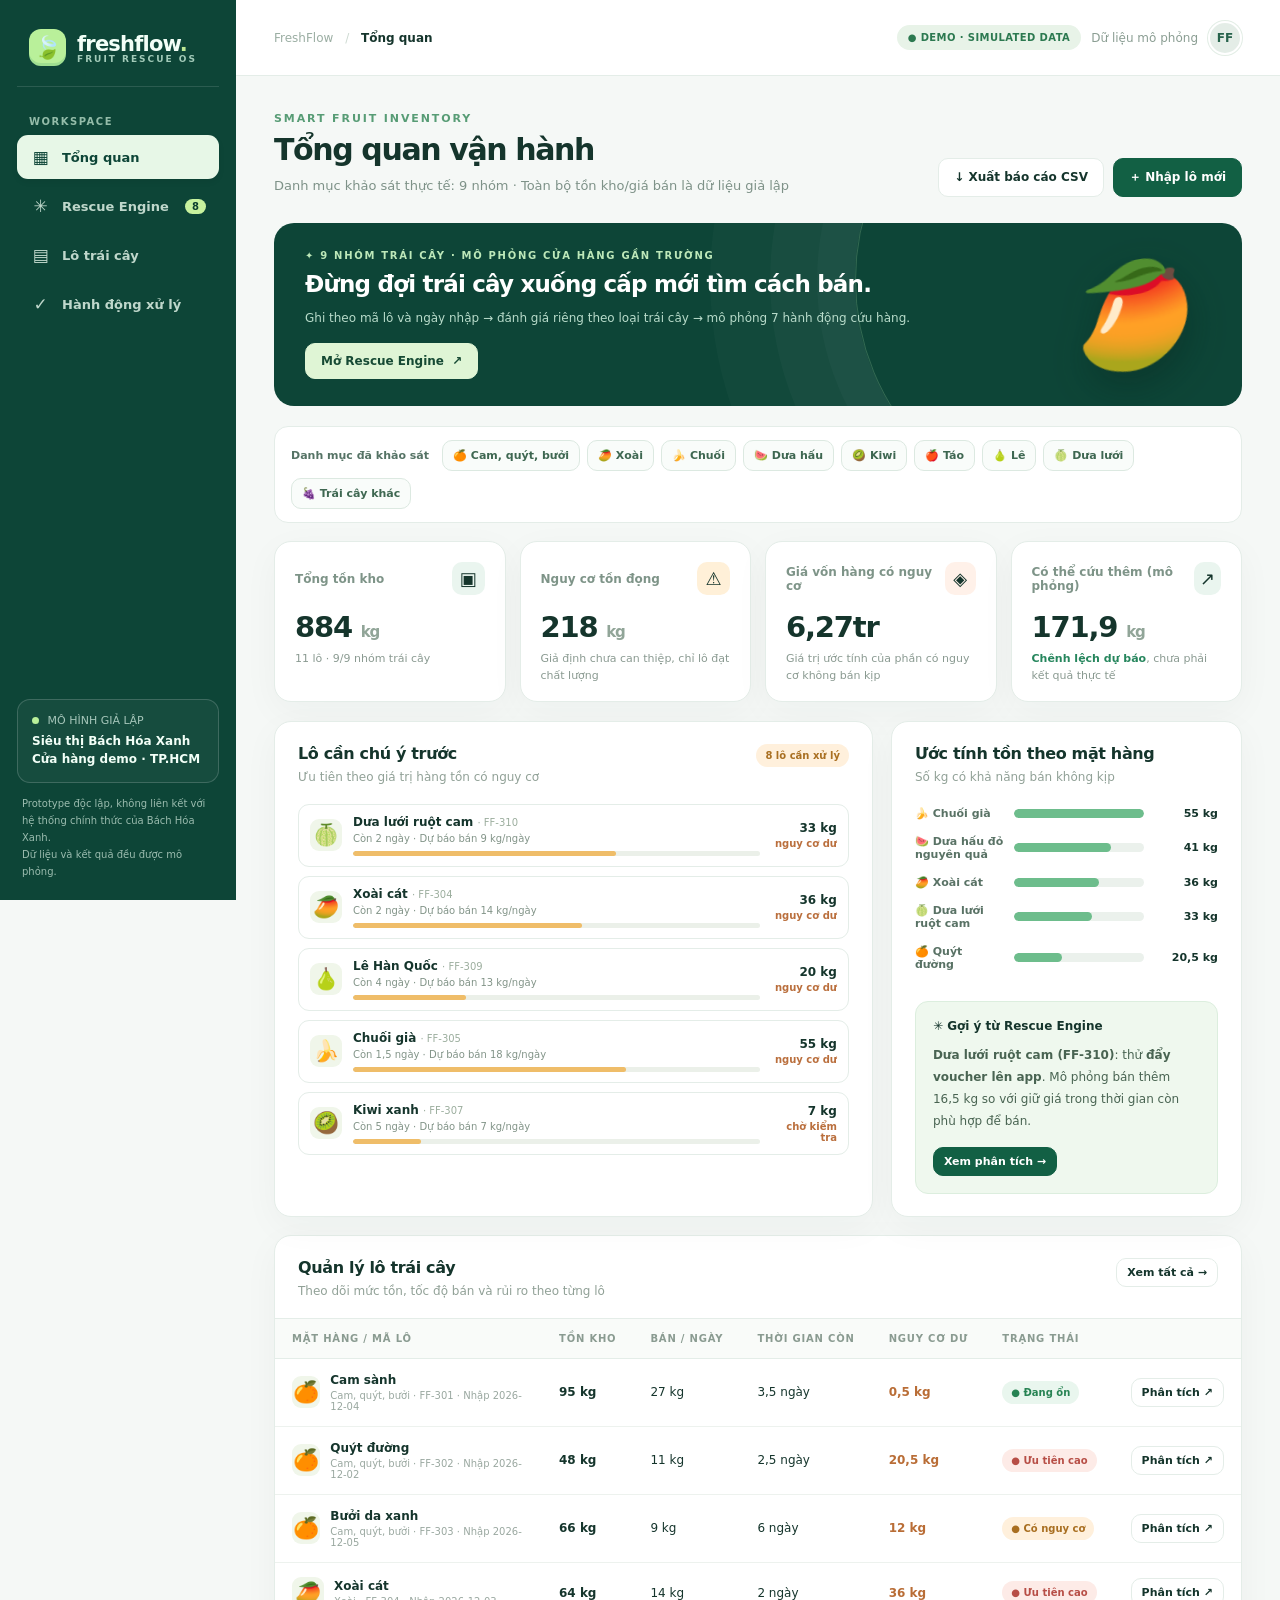
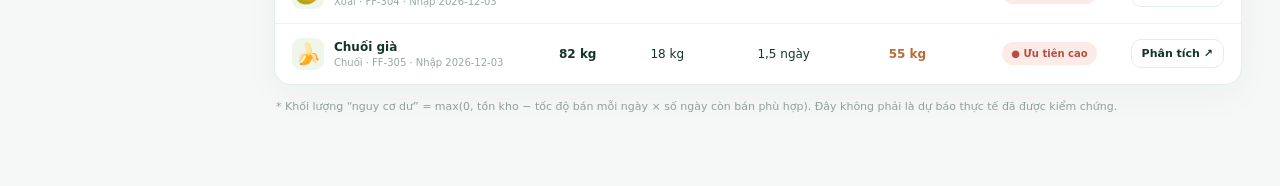
==== commit 5f0cfb1a: "Rename index.html.html to index.html" ====
--- a/index.html
+++ b/index.html
@@ -1,413 +1,277 @@
-<doctype html>
-<html lang="en">
-    <head>
-        <title>Vietnam Map</title>
-        <link rel="stylesheet" href="style.css" type="text/css">
-    </head>
-<?xml version="1.0"?>
-    
-<!--********* Copyright (c) 2024 Pareto Softare, LLC DBA Simplemaps.com ***************************************
-************* Free for Commercial Use, full terms at  https://simplemaps.com/resources/svg-license ************
-************* Attribution is appreciated! https://simplemaps.com *******************************************-->
+<!DOCTYPE html>
+<html lang="vi">
+<head>
+  <meta charset="UTF-8" />
+  <meta name="viewport" content="width=device-width, initial-scale=1.0" />
+  <meta name="theme-color" content="#093f35" />
+  <title>FreshFlow | Rescue Engine — giao diện tinh gọn</title>
+  <style>
+    :root{--ink:#15352c;--ink2:#3d574e;--muted:#84968e;--pine:#0d4537;--pine2:#14634b;--green:#218257;--mint:#cceddb;--lime:#dcf4ad;--canvas:#f5f8f6;--white:#ffffff;--line:#e4ede8;--amber:#b76c22;--amber-bg:#fff3dc;--red:#ba554f;--red-bg:#fff0ed;--shadow:0 10px 36px rgba(17,61,42,.04);--radius:17px;}
+    *{box-sizing:border-box}body{margin:0;color:var(--ink);font-family:Inter,'Segoe UI',system-ui,-apple-system,sans-serif;background:var(--canvas);font-size:14px}button,input,select{font:inherit}button{cursor:pointer}button:disabled{cursor:not-allowed;opacity:.5}a{color:inherit;text-decoration:none}svg{display:block}.hidden{display:none!important}
+    .app{display:grid;grid-template-columns:236px minmax(0,1fr);min-height:100vh}.sidebar{background:var(--pine);color:#f2fff7;padding:29px 17px 20px;display:flex;flex-direction:column;gap:24px;position:sticky;top:0;height:100vh;z-index:20}.brand{display:flex;align-items:center;gap:11px;padding:0 12px 20px;border-bottom:1px solid #ffffff20}.brand-mark{height:37px;width:37px;background:#b9f09a;border-radius:12px;display:grid;place-items:center;font-size:22px;box-shadow:inset 0 -3px 0 #399d6f33}.brand-name{font-weight:800;letter-spacing:-.8px;font-size:21px}.brand small{display:block;font-size:9px;color:#a3cbb9;letter-spacing:2px;font-weight:700;margin-top:-2px}.nav-title{font-size:10px;letter-spacing:1.5px;font-weight:800;color:#94bca9;margin:5px 12px 8px}.nav{display:grid;gap:5px}.nav-btn{background:transparent;color:#bfd7cb;border:none;border-radius:11px;padding:12px 13px;text-align:left;display:flex;align-items:center;gap:11px;width:100%;font-size:13px;font-weight:700}.nav-btn:hover{background:#ffffff10;color:white}.nav-btn.active{background:#e7f7e7;color:var(--pine);box-shadow:0 3px 6px #00000010}.nav-btn .ico{font-size:17px;width:21px;text-align:center}.nav-count{margin-left:auto;background:#c7f29e;border-radius:20px;padding:2px 7px;color:#0b3e2e;font-size:10px}.sidebar-bottom{margin-top:auto}.store-chip{border:1px solid #ffffff2c;border-radius:13px;padding:14px;background:#ffffff0a}.store-chip small{display:block;color:#a6c6ba;font-size:11px;margin-bottom:5px}.store-chip strong{font-size:12px;line-height:1.4}.store-dot{display:inline-block;width:7px;height:7px;background:#b9f09a;border-radius:50%;margin-right:5px}.sim-small{font-size:10px;color:#9bbcaf;line-height:1.7;margin-top:12px;padding:0 5px}
+    .main{min-width:0}.topbar{height:76px;background:#fff;border-bottom:1px solid var(--line);display:flex;align-items:center;justify-content:space-between;padding:0 38px;gap:15px}.breadcrumb{color:#9baea3;font-size:12px}.breadcrumb strong{color:var(--ink);font-weight:800}.top-actions{display:flex;align-items:center;gap:10px}.pill{padding:7px 11px;border-radius:999px;background:#e8f3e8;color:#2c7950;font-size:10px;font-weight:800;letter-spacing:.4px}.date-text{font-size:12px;color:#8b9e93}.avatar{width:34px;height:34px;background:#e4ede7;border:2px solid #fff;box-shadow:0 0 0 1px #e2ede5;border-radius:50%;display:grid;place-items:center;color:#27634c;font-weight:800;font-size:12px}.mobile-toggle{display:none}.content{max-width:1470px;padding:36px 38px 70px;margin:0 auto}.section-eyebrow{font-size:11px;font-weight:800;letter-spacing:1.9px;text-transform:uppercase;color:#579c75;margin:0 0 7px}.headrow{display:flex;align-items:flex-end;justify-content:space-between;gap:15px;margin-bottom:26px}.headrow h1{font-size:30px;line-height:1.23;letter-spacing:-1.4px;margin:0 0 6px;font-weight:800}.subtitle{margin:0;color:#7e9288;font-size:13px;line-height:1.7}.action-group{display:flex;gap:9px;flex-wrap:wrap}.btn{border:1px solid var(--line);background:white;color:var(--ink);padding:10px 15px;border-radius:10px;font-size:12px;font-weight:800;display:inline-flex;align-items:center;gap:8px;justify-content:center;transition:transform .16s,box-shadow .16s}.btn:hover:not(:disabled){transform:translateY(-1px);box-shadow:0 4px 14px #153d2918}.btn-primary{border-color:#126044;background:#126044;color:white}.btn-ghost{background:#f7faf8}.btn-mint{background:#dff5d5;border-color:#dff5d5;color:#164a34}.btn-danger{background:#fff1ee;color:#b24f46;border-color:#ffdfdb}.btn-sm{padding:7px 10px;font-size:11px}.btn-block{width:100%}
+    .hero{background:var(--pine);min-height:165px;border-radius:20px;color:white;padding:27px 31px;display:flex;justify-content:space-between;gap:20px;overflow:hidden;position:relative;margin-bottom:20px}.hero>*{z-index:1}.hero:after{content:'';position:absolute;right:-95px;top:-184px;width:480px;height:480px;border:1px solid #bdecb436;border-radius:50%;box-shadow:0 0 0 38px #ffffff06,0 0 0 85px #ffffff06,0 0 0 145px #ffffff05}.hero-eyebrow{font-size:10px;font-weight:800;letter-spacing:1.7px;color:#bde8b9}.hero h2{font-size:23px;letter-spacing:-.8px;margin:8px 0;max-width:670px;line-height:1.35}.hero p{color:#b8dbca;margin:0;line-height:1.7;font-size:12px}.hero .btn{margin-top:15px}.hero-art{width:155px;min-width:155px;display:grid;place-items:center;font-size:100px;filter:drop-shadow(0 15px 20px #031b1555);transform:rotate(-10deg)}
+    .kpi-grid{display:grid;grid-template-columns:repeat(4,minmax(0,1fr));gap:14px;margin-bottom:19px}.card{background:var(--white);border:1px solid var(--line);border-radius:var(--radius);box-shadow:var(--shadow)}.kpi{padding:20px 20px 17px;min-width:0}.kpi-top{display:flex;align-items:center;justify-content:space-between;gap:5px}.kpi .kpi-label{color:#7e9488;font-size:12px;font-weight:700}.kpi-icon{width:33px;height:33px;border-radius:10px;display:grid;place-items:center;font-size:18px;background:#eaf5ef}.kpi-val{font-size:29px;letter-spacing:-1.2px;font-weight:800;margin:15px 0 7px;white-space:nowrap}.kpi-foot{font-size:11px;color:#8a9a91;line-height:1.5}.kpi-foot b{color:#26865d}.kpi-amber .kpi-icon{background:#fff0d8}.kpi-red .kpi-icon{background:#fff1e9}
+    .dash-grid{display:grid;grid-template-columns:minmax(0,1.45fr) minmax(295px,.85fr);gap:18px;margin-bottom:18px}.card-head{padding:22px 23px 16px;display:flex;justify-content:space-between;gap:8px;align-items:flex-start}.card-title{margin:0 0 5px;font-size:16px;font-weight:800;letter-spacing:-.35px}.card-sub{margin:0;font-size:12px;color:#91a197;line-height:1.6}.card-body{padding:0 23px 22px}.risk-list{display:grid;gap:9px}.risk-row{display:grid;grid-template-columns:32px minmax(0,1fr) 66px;align-items:center;gap:11px;border:1px solid var(--line);padding:10px 11px;border-radius:11px;cursor:pointer;background:#fff;transition:background .15s}.risk-row:hover{background:#f5faf6}.fruit-emoji{width:32px;height:32px;display:grid;place-items:center;background:#f0f6ea;border-radius:9px;font-size:21px}.risk-name{font-size:12px;font-weight:800;white-space:nowrap;overflow:hidden;text-overflow:ellipsis}.risk-details{font-size:10px;color:#829488;margin-top:4px}.risk-right{text-align:right;font-size:12px;font-weight:800}.risk-right small{display:block;font-size:10px;font-weight:600;color:#ba6f3d;margin-top:3px}.progress{height:5px;width:100%;background:#ebf0e9;border-radius:12px;overflow:hidden;margin-top:7px}.progress>span{display:block;height:100%;background:#efbd69;border-radius:12px}.progress.safe>span{background:#62bb8c}.insight{margin:0 23px 22px;padding:17px;background:#eff8ee;border:1px solid #dceede;border-radius:13px}.insight h4{display:flex;gap:7px;align-items:center;margin:0 0 11px;font-size:12px}.insight p{margin:0;font-size:12px;line-height:1.85;color:#496452}.insight button{margin-top:15px}.mini-bars{display:grid;gap:15px;padding:3px 0 8px}.mini-bar-row{display:grid;grid-template-columns:90px minmax(0,1fr) 65px;gap:9px;align-items:center;font-size:11px}.mini-bar-row label{font-weight:700;color:#597265}.mini-bar-track{height:9px;background:#ebf1ec;border-radius:30px;overflow:hidden}.mini-bar-track span{display:block;height:100%;background:#6dbd8c;border-radius:30px}.mini-bar-row b{text-align:right;font-size:11px}
+    .table-card{overflow:hidden}.table-wrap{overflow:auto}.table{width:100%;border-collapse:collapse;min-width:775px}.table th{font-weight:800;font-size:10px;letter-spacing:.8px;color:#8a9b91;text-align:left;background:#f9fbf9;padding:14px 17px;border-top:1px solid var(--line);border-bottom:1px solid var(--line);white-space:nowrap}.table td{padding:14px 17px;border-bottom:1px solid #edf2ee;font-size:12px}.table tr:last-child td{border-bottom:none}.table tr:hover td{background:#fcfefc}.table .name-td{font-weight:800;display:flex;align-items:center;gap:10px}.name-td small{display:block;color:#9aa8a0;font-weight:500;margin-top:3px;font-size:10px}.tag{border-radius:999px;padding:6px 9px;font-size:10px;font-weight:800;display:inline-block;white-space:nowrap}.tag-risk{background:#fff0dc;color:#a96f21}.tag-critical{background:#fdebe7;color:#b74e46}.tag-ok{background:#e9f6ee;color:#278353}.tag-hold{background:#efedf9;color:#7562a2}.tag-neutral{background:#e9f0ec;color:#667d70}.filterline{display:flex;gap:8px;flex-wrap:wrap;justify-content:space-between;padding:0 22px 18px}.search{border:1px solid var(--line);border-radius:10px;outline:none;background:#fff;padding:10px 12px;min-width:235px;font-size:12px;color:var(--ink)}.search:focus{border-color:#68b88a;box-shadow:0 0 0 3px #a9e1bd55}.small-note{margin:13px 2px 0;font-size:11px;color:#91a198;line-height:1.7}
+    .workspace{display:grid;grid-template-columns:minmax(270px,.85fr) minmax(0,1.45fr);gap:18px}.workspace .card{min-width:0}.form-section{padding:20px 23px 22px;border-top:1px solid var(--line)}.field{margin-bottom:17px}.field:last-child{margin-bottom:0}.field label{font-size:11px;font-weight:800;color:#4a6256;display:flex;justify-content:space-between;margin-bottom:9px}.field output{color:#228453;font-weight:800}.field select,.field input:not([type=range]){border:1px solid #e1ebe3;background:#fff;border-radius:10px;padding:10px;width:100%;color:var(--ink);outline:none;font-size:12px}.field input[type=range]{accent-color:#18784d;width:100%;cursor:pointer}.field-hint{font-size:10px;color:#94a397;margin-top:7px;line-height:1.55}.setting-group{display:grid;grid-template-columns:1fr 1fr;gap:12px}.segmented{display:flex;flex-wrap:wrap;background:#f2f6f2;padding:4px;border-radius:10px;gap:2px}.segmented button{border:none;background:transparent;padding:8px 10px;border-radius:8px;flex:1;white-space:nowrap;font-size:11px;font-weight:800;color:#85978b}.segmented button.active{background:#fff;box-shadow:0 1px 5px #1b483018;color:#1c6848}.rule-note{background:#f5faf5;border:1px dashed #bedec8;border-radius:11px;padding:13px;color:#698172;font-size:11px;line-height:1.75}.risk-status{background:#fffaed;border:1px solid #fae4b6;border-radius:12px;padding:13px 15px;margin:0 23px 17px;font-size:12px;line-height:1.8;color:#91631b}.risk-status.good{background:#eff9f0;border-color:#c7eacc;color:#397b4e}.risk-status.blocked{background:#fff0ed;border-color:#ffd6d0;color:#ab504a}
+    .reco-highlight{background:#0d4537;border-radius:14px;margin:0 22px 16px;padding:22px;color:white;position:relative;overflow:hidden}.reco-highlight:after{content:'✳';position:absolute;right:14px;top:-25px;font-size:160px;color:#ffffff09}.reco-highlight>*{position:relative;z-index:1}.reco-top{color:#bde7bd;font-size:10px;letter-spacing:1.7px;font-weight:800}.reco-title{font-size:21px;letter-spacing:-.8px;font-weight:800;margin:10px 0}.reco-desc{color:#bfdac9;font-size:11px;line-height:1.8;margin:0 0 17px}.reco-metrics{display:grid;grid-template-columns:repeat(3,1fr);gap:10px;border-top:1px solid #ffffff2e;padding-top:15px}.reco-metrics label{font-size:9px;color:#a3c8b4;display:block;margin-bottom:5px}.reco-metrics strong{font-size:18px;letter-spacing:-.5px}.compare-head{display:flex;justify-content:space-between;align-items:center;gap:12px;margin:0 22px 11px}.compare-head b{font-size:12px}.compare-table{padding:0 14px 14px}.compare-row{display:grid;grid-template-columns:minmax(0,1.2fr) 76px 80px 78px 20px;gap:10px;align-items:center;border:1px solid transparent;border-radius:11px;padding:13px 8px;margin:3px 0;cursor:pointer}.compare-row:hover{background:#f8fbf8}.compare-row.selected{background:#edf7ed;border-color:#d6edd8}.compare-row.invalid{opacity:.45;cursor:not-allowed}.compare-name{font-weight:800;font-size:11px}.compare-detail{font-size:10px;color:#8fa196;margin-top:4px}.compare-val{font-size:11px;font-weight:800;text-align:right}.compare-val small{display:block;color:#9bac9f;font-weight:600;font-size:9px;margin-top:3px}.compare-check{width:15px;height:15px;border:1.5px solid #cbdace;border-radius:50%;display:grid;place-items:center;color:white;font-size:10px}.compare-row.selected .compare-check{background:#278c59;border-color:#278c59}.compare-row.invalid .compare-check{background:transparent}.compare-column-head{display:grid;grid-template-columns:minmax(0,1.2fr) 76px 80px 78px 20px;gap:10px;padding:0 21px;font-size:9px;font-weight:800;color:#8fa296;letter-spacing:.2px}.compare-column-head span:not(:first-child){text-align:right}.compare-column-head span:last-child{text-align:center}.reco-actions{border-top:1px solid var(--line);padding:18px 23px;display:flex;justify-content:space-between;gap:10px;align-items:center;flex-wrap:wrap}.reco-actions small{font-size:10px;color:#8aa093;line-height:1.7;max-width:340px}.compare-tip{margin:0 22px 18px;border-radius:12px;background:#f8faf6;padding:12px 14px;font-size:11px;color:#657c6c;line-height:1.7}.negative{color:#b6574c!important}.positive{color:#208257!important}.tabs{display:flex;gap:9px;align-items:center}.filter-button{border:1px solid var(--line);background:#fff;padding:8px 12px;border-radius:10px;font-size:11px;font-weight:800;color:#73877c}.filter-button.active{color:#187549;background:#e9f6ec;border-color:#cde7d4}.empty{padding:40px;text-align:center;color:#95a397;font-size:13px}.footnote{font-size:10px;color:#879b8e;line-height:1.8;margin-top:14px}.action-list{display:grid;gap:12px}.action-item{display:grid;grid-template-columns:42px minmax(0,1fr) auto;gap:15px;align-items:center;border-bottom:1px solid var(--line);padding:16px 22px}.action-item:last-child{border:none}.action-item .fruit-emoji{width:42px;height:42px}.action-item h4{margin:0 0 5px;font-size:12px}.action-item p{margin:0;font-size:11px;color:#8d9c90;line-height:1.6}.note-box{background:#edf7ef;border-radius:12px;padding:15px 17px;color:#477058;line-height:1.8;font-size:12px;margin-bottom:18px}
+    .modal-backdrop{position:fixed;inset:0;background:#112b23ad;z-index:55;display:grid;place-items:center;padding:18px;backdrop-filter:blur(4px)}.modal{background:#fff;border-radius:18px;padding:23px;width:min(620px,100%);box-shadow:0 25px 80px #031d1533;max-height:91vh;overflow:auto}.modal-head{display:flex;justify-content:space-between;align-items:center;margin-bottom:20px}.modal-head h3{margin:0;font-size:19px}.close{width:30px;height:30px;border:none;border-radius:8px;background:#f0f5f1;font-size:22px;color:#597669}.modal-grid{display:grid;grid-template-columns:1fr 1fr;gap:12px}.modal-grid .field{margin-bottom:3px}.modal .field label{margin-bottom:6px}.modal-actions{display:flex;gap:9px;justify-content:flex-end;margin-top:24px}.toast{position:fixed;bottom:24px;right:24px;background:#0f4435;color:#f4fff8;padding:14px 18px;border-radius:12px;box-shadow:0 14px 50px #0c2e2455;z-index:80;max-width:360px;font-size:12px;line-height:1.7;animation:pop .2s ease}.toast b{display:block;font-size:13px}.copyright{margin-top:23px;font-size:10px;color:#9aaa9e;line-height:1.8}.rule-details{font-size:11px;color:#5e7366;line-height:1.8;padding:14px 18px;background:#f9fcf9;border-radius:12px;border:1px solid var(--line);margin-top:14px}.rule-details code{background:#eaf4e8;border-radius:5px;padding:1px 5px;font-size:10px}
+    @keyframes pop{from{transform:translateY(12px);opacity:0}to{transform:translateY(0);opacity:1}}@media(max-width:1140px){.app{grid-template-columns:203px minmax(0,1fr)}.content{padding:28px 24px 55px}.topbar{padding:0 24px}.kpi-grid{grid-template-columns:repeat(2,1fr)}.dash-grid{grid-template-columns:1fr}.workspace{grid-template-columns:1fr}.sidebar{padding-left:11px;padding-right:11px}}@media(max-width:720px){.app{display:block}.sidebar{position:fixed;width:245px;left:-265px;transition:left .25s}.sidebar.open{left:0;box-shadow:0 0 0 100vmax #09211988}.mobile-toggle{display:grid;width:34px;height:34px;place-items:center;border:1px solid var(--line);border-radius:9px;background:#fff;color:var(--ink);font-size:19px}.topbar{height:64px;padding:0 16px}.date-text{display:none}.content{padding:24px 15px 55px}.headrow{align-items:stretch;flex-direction:column;gap:15px}.headrow h1{font-size:26px}.action-group .btn{flex:1}.hero{padding:22px;min-height:unset}.hero h2{font-size:20px}.hero-art{display:none}.kpi-grid{gap:9px}.kpi{padding:16px}.kpi-val{font-size:22px}.kpi-foot{font-size:10px}.card-head{padding:17px}.card-body{padding:0 17px 17px}.risk-row{gap:8px}.setting-group{grid-template-columns:1fr 1fr}.reco-metrics strong{font-size:15px}.reco-highlight{padding:18px;margin:0 13px 15px}.compare-head{margin:0 13px 11px}.compare-column-head,.compare-row{grid-template-columns:minmax(0,1.2fr) 67px 67px 18px;gap:5px}.compare-column-head span:nth-child(4),.compare-row>div:nth-child(4){display:none}.compare-table{padding:0 7px 10px}.compare-row{padding:12px 5px}.reco-actions{padding:16px}.compare-tip{margin:0 14px 14px}.filterline{padding:0 16px 15px}.search{width:100%;min-width:0}.modal-grid{grid-template-columns:1fr}.top-actions .pill{display:none}.table th,.table td{padding:13px 11px}.action-item{grid-template-columns:38px minmax(0,1fr);gap:9px}.action-item>.btn{grid-column:2;justify-self:start}}
 
-<svg baseprofile="tiny" stroke-linecap="round" stroke-linejoin="round" version="1.2" viewbox="0 0 1000 1000" xmlns="http://www.w3.org/2000/svg">
- <g id="features">
-  <a xlink:href="https://www.notion.so/bring-your-pride-to-the-light/Kon-Tum-148e203c2f74805b80b1c814d2db0cd6" target="_blank">
-  <path d="M604.5 542.8l0.2 0 1.3-0.4 1 0.2 0.8 0.2 1 0.3 2.3 1.7 0.8 0.9 0.4 0.9 0.3 0.8 0.1 0.9 0.3 0.5 0.5 0.3 1.8 0.1 1 0.2 1.2 0.8 0.8 0.9 1.6 1.7 0.7 0.7 0.7 0.4 1.1 0 1.9-0.4 1-0.1 1.1 0.2 1.4 0.7 2 1.3 3.3 2.9 0.5 0.7 0.2 0.8 0 1-0.3 2.2 0 1.1 0.3 0.8 1.3 1.4 0.5 0.8 0.8 1.7 0.5 0.7 0.7 0.4 0.8-0.1 0.9-0.5 1.3-1.3 0.5-1 0.1-0.9-0.2-1.5-0.1-0.8 0.5-0.5 0.8-0.1 2.8 0.9 1.9 0.2 2.2 2.2 1 0.6 2.4 2.3 2.2 4.3 0.8 1 1.3 1.2 1.1 0.7 1.1 0.5 1.9 0.4 0.8 0.4 0.7 0.8 0.7 1.7 1.4 5.4 1.3 3.3-7.3 1.9-0.6 0-0.5-0.2-1.3-0.6-0.8-0.2-0.8 0-0.6 0.1-0.4 0.3-0.1 0.5 0.2 0.5 0.6 1 0.2 0.5 0.1 0.8-0.2 1.2-0.7 1.8-1.7 2.6-2.7 2.6-4.4 3.1-6.4 3-21.5 6.9-4 1.9-2.3 1.6-1.3 1.3-0.9 1.5-0.8 1.7-1.2 2.1-2.2 2.4-2.3 2.1-3.8 2.6-0.7 0.3-0.1-0.1 0-0.3 0-0.3 0-0.3 0-0.3 0-0.2 0-0.2 0.1-0.2 0-0.1 0-0.3-0.1-0.3 0.1-0.2 0-0.3-0.2-0.1-0.1-0.1-0.1-0.2-0.2-0.1-0.1-0.3 0-0.3-0.2 0-0.3 0.1-0.1 0.1-0.2-0.1-0.1-0.1-0.2 0-0.2 0.1-0.8-0.3-1.7 0.2-0.3-0.3-0.1-0.2-0.2-0.2-0.2-0.2-0.1-0.1-0.2-0.1-0.2-0.1 0-0.3 0-0.2 0.1-0.2 0.1-0.1 0.2-0.1 0.1-0.1 0-0.3-0.1-0.3 0-0.2 0-0.2 0.1-0.2 0-0.2 0-0.3 0.1-0.3 0.2-0.2 0-0.2 0-0.2 0-0.2 0-0.2-0.3-0.1-0.1-0.2-0.2-0.2-0.1-0.2-0.2-0.2-0.2 0-0.2-0.2-0.1-0.2-0.2-0.2-0.3 0.1-0.2-0.2 0-0.3 0.1-0.2 0.1-0.3 0-0.2 0-0.2 0.1-0.2 0.1-0.2 0.2-0.1 0.1-0.2 0.1-0.2 0.1-0.2 0.2-0.2 0-0.2 0.1-0.2 0.3-0.1 0.1-0.3-0.1-0.1-0.1-0.2 0.1-0.2 0.2-0.1 0.1-0.2 0.2-0.2 0.2 0 0.2 0.1 0.2-0.3 0.1-0.2 0-0.3 0.1-0.2 0.1-0.2 0.1-0.2 0.1-0.3 0.1-0.2 0.2 0 0.1-0.3 0.1-0.2 0-0.3 0.2-0.3 0.2-0.2 0.2-0.2 0-0.3-0.2-0.2-0.1-0.2 0-0.3 0.1-0.3 0.1-0.2 0.2-0.1 0.1-0.2 0-0.2 0-0.2 0-0.4-0.1-0.2-0.1-0.3 0-0.3 0-0.2 0-0.2-0.1-0.3-0.2-0.1-0.1-0.1-0.1-0.2-0.1-0.3-0.2 0-0.1-0.2 0-0.2 0-0.3 0.1-0.2 0.2-0.1 0.2-0.2 0.1-0.3 0.1-0.3 0.2-0.2 0.1-0.2 0.1-0.2 0-0.2 0-0.2 0-0.2 0.1 0 0.2 0 0.1-0.1 0.2-0.2 0.1-0.2 0.2-0.1 0.2-0.2 0.2-0.2 0.2-0.1 0.2-0.1 0.1-0.2 0-0.1 0-0.3 0.1-0.2 0.1-0.2 0.1-0.2 0.1-0.3 0.1-0.2 0-0.2 0.1-0.2 0.1 0.1 0.2 0.1 0.1 0.1 0.1 0.2 0.2 0.2 0.3 0 0.2-0.1 0.2 0 0.2 0.1 0.2 0.1 0.3-0.1 0.2-0.1 0-0.3 0-0.2 0-0.3 0-0.2 0-0.2 0.1-0.3 0.2-0.2 0.2-0.1 0-0.2 0.1-0.2 0.1-0.2 0-0.2 0.1-0.2 0.1-0.2-0.1-0.2-0.1-0.2 0-0.2 0.1-0.2 0.1-0.2 0-0.2 0-0.2 0.1-0.2 0-0.2 0.2-0.2 0-0.2 0.1-0.2 0.1-0.2-0.1-0.2-0.1-0.1-0.1-0.2 0.1-0.2 0.4-0.1 0.1-0.2 0.2-0.2 0-0.3 0-0.2 0.1-0.2 0.1-0.2 0.1-0.2 0-0.2 0-0.2 0.2-0.1 0-0.3 0.1-0.2-0.1-0.3-0.3-0.1 0-0.2-0.1-0.2 0-0.2 0-0.2-0.1-0.2-0.1-0.3-0.1-0.2 0.2-0.2 0-0.2 0.1-0.2 0.1-0.2 0.2 0 0.3-0.1 0.2-0.1 0.1-0.1 0.2-0.2 0.1-0.1 0-0.3 0-0.2 0.2-0.1 0.2 0 0.2-0.1 0.2-0.2 0-0.2 0-0.3 0-0.2-0.1-0.2-0.2-0.2-0.1-0.3 0-0.3-0.1-0.2 0-0.2 0.1-0.1 0.2-0.2 0-0.3-0.2-0.2 0-0.2 0-0.3 0.1-0.2 0.2-0.2-0.3-0.1-0.3 0-0.1 0-0.1 0-0.2-0.1-0.1 0-0.1 0-0.2 0.1-0.1 0.2-0.6-1.3 0.1-0.8-0.4-0.6-0.6-0.5-0.4-0.6 0.6-0.8-0.3-0.9-0.5-0.9-0.2-0.9 0.4-0.9 2.5-2.3 0.8-1.2 0.2-0.7-0.5-0.5-2.7-2.1-0.1 0-0.7-0.6-1-0.5-0.6-0.5-0.5-0.7-0.3-0.8 0.1-0.9-0.4-1 0.1-0.8 0.5-0.5 1.1-0.1 1.7-0.6 1-0.2 0.3-0.1 0.7 0 0.3 0 1.3 0.2 0.9 0 0.6-0.7 0.1-0.7-0.6-1.1 0-0.6 0.3-0.4 0.8-0.7 0.4-0.3 0.3-0.4 0.2-0.3 0.1-0.2 0.3-1 0-0.2 0.2-2 0.2-0.6 0.5-0.5 0.4 0.2 0.3 0.3 0.4-0.1 0.1-0.4 0.5-2.9 0-0.9-0.4-0.9-0.9-0.9-1.1-0.9-1.5-1.1-0.7-0.8-0.4-1.1-0.1-2.3-0.1-0.2 0-0.1z" id="VN28" name="Kon Tum">
-  </path>
-  </a>
-  <a xlink:href="https://www.notion.so/bring-your-pride-to-the-light/k-N-ng-148e203c2f748069b568f7b72e3b4282" target="_blank">
-  <path d="M603.5 705.8l6.2-0.2 10.4 0 1.3 2.3 0.6 5.5 2.2 1.5-0.1 0.6-0.1 0.8 0.1 0.4 0.8 0.4 3.1 1.1 0.8 0.8 0.3 0.2 0.7 0.5-0.3 1.2-0.8 1.3-0.6 0.7-0.8-0.4-0.9 0.3-0.8 0.7-0.3 0.9 0.1 1.3 0.2 1.1 0.4 1 1.5 2.3 0.7 0.5 0.9 0.2 0.9 0 1.2 0.3 1 0.4 0.6 1.1 1.1 0.5 0.4 0.8 1.1 1.8 1.3 1 0.3 0.3 0.1 0.6-0.2 0.6-0.2 0.5-0.1 0.6-0.3 0.6-0.2 0.5-1.1 0.2-2.4-0.3-1 0.4-0.7 0.6-0.6 0.5-0.6-0.3-0.4 0-0.1 0.7-0.6 1.4-0.1 0.6 0 0.8 0.1 0.2 0.2 0 0.5 0.4 0.6 0.5 0.4 0.2 0.2 0.3 0.1 1.5 0.2 0.5 0.5 0.7 1.5 1.5 0.2 0.4 0.2 0.7 0.5 0.3 0.5 0.2 0.4 0.3 0.3 1-0.3 1.6 0.1 1.1-0.6 1.7-1.1 1.7-2.1 2.1-1 0.8-0.6 0.2-0.3-0.2-0.4-0.3-0.2-0.4-0.3-0.4-0.4-0.2-0.6-0.1-2 0.3-0.7-0.1-0.4-0.4-0.3-0.6 0-0.8 0-0.7 0-0.5-0.2-0.5-0.4-0.4-0.5-0.2-0.6-0.2-0.6 0.1-1.7 0.2-0.9 0.3-2 0.3-0.4 0.1-0.4-0.1-0.4-0.2-0.8-0.6-0.1-0.2-0.2-0.2-0.2-0.3 0-0.4-0.1-0.9-0.1-0.3-0.2-0.3-0.5-0.1-0.6-0.1-0.9 0.2-0.5 0.2-0.4 0.3-0.3 0.9-0.4 0.6-3.1 2.9-3.5 2.3-0.8 0.3-1.8 0.2-1 0.3-0.7 0.5-0.8 0.6-0.7 0.3-1.2 0.3-0.8 0.1-0.6 0-1.8-0.5 0.6-2 0-0.8-0.2-0.6-0.5-0.7-0.5-0.8-0.3-1.1-0.4-2.7-0.5-1.3-0.8-1.4-0.9-1-3.4-2.2-0.8-1.6-0.7-2.7-1-13.9 0.3-0.1 0.1-0.2 0.3-0.1 0.2-0.2 0.3-0.2 0.2-0.1 0.1-0.1 0.3-0.1 0.2-0.2 0.2-0.2 0-0.1 0.4-0.1 0.2 0.1 0.3 0 0.2-0.1 0.1-0.1 1.4-0.1 0 0.2 0.1 0.1 0.2 0.1 0.2-0.1 0.2-0.1 0.1-0.1 1.1 0.7 1.8 2.7 1.1 1 0.6 0 0.2 0.1 0.2 0.1 0.2 0.1 0.2 0.2 0.1 0.1 0.1-0.2 0.2 0 0.2 0 0.2 0 0.2 0 0.1-0.4 0.1-0.3 0.2-0.2 0.1-0.2-0.2-0.3 0.1-0.3 0.1-0.2 0.1-0.2 0-0.3 0.1-0.2 0.3-0.2 0.2 0 0.1 0 0.2-0.1 0.1-0.1 0.2-0.1 0.1-0.2 0.1-0.2 0-0.2 0.1-0.2 0.2-0.1 0.2-0.1 0.2-0.1 0.2-0.1 0.2-0.1 0.1 0 0.3-0.1 0.2-0.1 0.3-0.1 0.1-0.1 0.2-0.1 0.3-0.1 0.1-0.2 0.1-0.2 0.1-0.1 0.2-0.1 0.2 0 0.1 0 0.1-0.2 0.1-0.2 0.2 0.1 0.1-0.1 0.1-0.3 0.2 0 0.2 0.1 0.1-0.2 0.1-0.2 0.1-0.2 0-0.3-0.1-0.2-0.1-0.3 0.2-0.1 0.2-0.1 0.2-0.2-0.2-0.3-0.2-0.2 0-0.2-0.1-0.2-0.1-0.3 0.1-0.2-0.1-0.3 0-0.3 0-0.2 0.2-0.1 0.2-0.2 0.1-0.2 0.1-0.2 0-0.2 0.1-0.2 0.1-0.2 0.1-0.3 0.1-0.2 0.2-0.2 0.1-0.3-0.1-0.2 0.1-0.2 0.1-0.1-0.1-0.3 0-0.2 0-0.2 0.2-0.1 0.2-0.1 0.1-0.1 0.1-0.2 0-0.2 0.1-0.3 0.1-0.3-0.1-0.1-0.2-0.1-0.2-0.2-0.1-0.1-0.1-0.3 0-0.3-0.2-0.1-0.1-0.1 0-0.3 0.1-0.2 0.2-0.2 0.2-0.1 0.1-0.1 0.2-0.1 0.1-0.2-0.1-0.3 0.1-0.2 0.2-0.2 0.1-0.2 0.1-0.1 0.2-0.1 0.1-0.2-0.1-0.2-0.2-0.2-0.1-0.2-0.1-0.2-0.1-0.1 0-0.3 0-0.3 0.1-0.2 0-0.2 0-0.2 0.1-0.1 0.1-0.2 0-0.3-0.1-0.2-0.1-0.2 0.1-0.2-0.1-0.2 0-0.1-0.2-0.2-0.2-0.2-0.1-0.2 0-0.2-0.1-0.3 0-0.2-0.1-0.2 0.1-0.3 0.1-0.2-0.2-0.1 0-0.3 0.1-0.2 0-0.3 0.3-0.3 0-0.2 0.1-0.2 0.2-0.2-0.2-0.1-0.1-0.2-0.1-0.1-0.1-0.3-0.2-0.1 0-0.2-0.1-0.3-0.3-0.1-0.1-0.2-0.1-0.3 0-0.2 0-0.1z" id="VN72" name="Đắk Nông">
-  </path>
-  </a>
-  <a xlink:href="https://www.notion.so/bring-your-pride-to-the-light/k-L-k-148e203c2f748048b305d9147a750850" target="blank">
-  <path d="M636.3 739.9l0.3-0.6 0.1-0.6 0.2-0.5 0.2-0.6-0.1-0.6-0.3-0.3-1.3-1-1.1-1.8-0.4-0.8-1.1-0.5-0.6-1.1-1-0.4-1.2-0.3-0.9 0-0.9-0.2-0.7-0.5-1.5-2.3-0.4-1-0.2-1.1-0.1-1.3 0.3-0.9 0.8-0.7 0.9-0.3 0.8 0.4 0.6-0.7 0.8-1.3 0.3-1.2-0.7-0.5-0.3-0.2-0.8-0.8-3.1-1.1-0.8-0.4-0.1-0.4 0.1-0.8 0.1-0.6-2.2-1.5-0.6-5.5-1.3-2.3-10.4 0-6.2 0.2 0.2-0.2 0.1-0.2 0.2-0.2 0-0.3-0.2-0.2-0.1-0.2 0.1-0.3-0.3-0.2 0-0.3 0-0.1 0-0.3 0-0.3 0-0.3 0.1-0.2 0-0.2-0.1-0.2 0-0.3 0.2-0.2-0.1-0.3-0.1-0.2 0-0.2-0.1-0.3-0.2-0.1-0.1-0.3 0-0.2 0.1-0.2-0.2-0.1-0.1-0.2-0.2-0.1-0.2-0.2 0-0.2 0-0.2-0.2-0.1-0.2-0.1-0.1-0.1-0.2-0.1-0.2 0-0.1-0.3-0.1-0.2-0.1-0.2-0.1-0.2-0.2 0-0.3-0.2 0-0.2 0.1-0.2-0.1-0.2-0.2-0.1-0.2 0-0.1-0.2-0.2-0.2-0.1-0.2 0-0.2-0.1-0.3 0-0.2-0.2-0.2 0-0.3 0.2-0.2-0.1-0.2 0.1-0.3 0.2 0 0-0.3-0.2-0.1-0.1-0.2-0.1-0.1 0-0.2 0-0.3 0-0.2-0.1-0.3-0.2-0.1-0.1-0.1-0.1-0.2 0.2-0.2-0.1-0.2 0-0.2 0-0.2 0.1-0.1 0.1-0.2-0.1-0.3 0-0.1 0.2-0.1 0.3 0 0.3-0.1 0-0.2-0.2-0.2-0.1-0.3 0-0.2 0.1-0.3 0-0.3-0.2-0.1-0.2 0 0-0.2 0-0.3 0.1-0.2-0.2-0.2 0.1-0.2 0.2-0.3 0-0.2 0.8-2.2 1-2.8 0.3-0.9 0.4-1.1 0.6-1.6 0.5-1.4 0.8-1.8 0.4-1.1 0.3-0.7 0.7-1.5 1.6-1 2.4-1.8 0.6-0.4 0.5-0.2 7.2-1 7.4 0.3 1-0.2 1-0.3 4-1.8 1.1-0.3 1.2 0 2.3 0.2 15.1 5.4 1.3 1 1.3 1.7 0.8 1.4 0.7 1.6 2.2 7.7 2.5 2.5 8.6 2.2 3.8 6.1 0.8 0.9 1.2 1 3.5 2.1 2.5 1.3 1.5 0.5 4.8 1.1 4.1 1.7-4 3.4-0.4 0.3-0.6 0.1-1.2 0-0.5 0.1-0.5 0.1-0.5 0.3-0.5 0.7-0.5 1.1-0.9 2.5-0.1 1.2 0.1 0.9 0.3 0.5 0 0.7-0.3 0.9-0.6 1.4-0.6 2-0.4 0.5-0.7 0.3-0.8-0.2-2.1-1.2-0.6-0.2-0.6 0-0.6 0.1-0.6 0.3-1.1 0.5-0.4 0.1-0.4 0-1.3-0.2-0.5 0-0.4 0.3-0.3 0.6-0.2 1.2-0.2 2.2 0.3 2.6 0.7 4-2.5 1.5-0.9 0.2-1.2 0.2-1-0.2-2.9-1.2-1.2-0.3-1 0.1-0.9 0.3-3.4 3-1 0.5-1 0.1-2.5-0.4-0.8 0-0.8 0.4-0.9 0.7-1.8 0.9-0.8 0.6-0.5 0.5-0.2 0.5-0.2 1-0.3 0.4-0.4 0.1-0.3-0.1-0.5-0.3-0.6-0.1-1.2-0.1-1.7-0.4-0.8 0-0.6 0.3-0.6 0.5-0.7 0.4z" id="VN33" name="Đắk Lắk">
-  </path>
-  </a>
-  <a xlink:href="https://www.notion.so/bring-your-pride-to-the-light/Gia-Lai-148e203c2f74809fb92ce46dbe31623a" target="blank">
-  <path d="M597.4 632.6l0.7-0.3 3.8-2.6 2.3-2.1 2.2-2.4 1.2-2.1 0.8-1.7 0.9-1.5 1.3-1.3 2.3-1.6 4-1.9 21.5-6.9 6.4-3 4.4-3.1 2.7-2.6 1.7-2.6 0.7-1.8 0.2-1.2-0.1-0.8-0.2-0.5-0.6-1-0.2-0.5 0.1-0.5 0.4-0.3 0.6-0.1 0.8 0 0.8 0.2 1.3 0.6 0.5 0.2 0.6 0 7.3-1.9 2.9 2.7 0.9 4.2 0.3 4.3-0.7 5-2.4 9.5 0 4 0.5 2.6 0.9 1.9 1 1.4 1.7 2 0.6 0.8 0.2 0.8 0 1.1-0.3 1.3-0.1 1.6 0.3 1.4 0.7 1.5 2.7 3.7 1.4 2.8 0.6 1.7 0.8 4.9 0.2 6.5-0.2 7.7 0.2 1.4 0.4 1.1 1 2.1 0.3 1.1 0 1.1-0.1 1.2 0.1 1.1 0.2 0.9 0.9 1.6 0.2 0.8-0.1 0.9-0.6 1-1.1 1.2-2 1.5-4.9 2.7-1.2 0.9-1.2 1.2-1.3 1.9-0.3 2.6-8.6-2.2-2.5-2.5-2.2-7.7-0.7-1.6-0.8-1.4-1.3-1.7-1.3-1-15.1-5.4-2.3-0.2-1.2 0-1.1 0.3-4 1.8-1 0.3-1 0.2-7.4-0.3-7.2 1-0.5 0.2-0.6 0.4-2.4 1.8-1.6 1-0.1 0-1.8 0.9 0.8-1.9 1.9-4.6 0.2-1.8-0.4-6-0.4-2.2-4.9-9.5-1-1.5-1.4-1.5-0.1-0.3-0.5-0.9-1.1-1.3-0.3-1 0-0.6 0.4-1.3 0-0.5-0.6-1.9 0.3-1 0.3-0.7 0.1-0.7-0.1-0.7 0.6-0.4z" id="VN30" name="Gia Lai">
-  </path>
-  </a>
-  <a xlink:href="https://www.notion.so/bring-your-pride-to-the-light/B-nh-Ph-c-148e203c2f748040a0c6d82a08d8feb0" target="blank">
-  <path d="M584.1 731.2l1 13.9 0.7 2.7 0.8 1.6 3.4 2.2 0.9 1 0.8 1.4 0.5 1.3 0.4 2.7 0.3 1.1 0.5 0.8 0.5 0.7 0.2 0.6 0 0.8-0.6 2-3.7 2-0.5 0.6-0.9 0.9-1.1 2.3-0.2 0.9 0 0.7 0.9 1.2 0.4 0.8 0.3 0.6 0 1.1-4.4 2.3-5.5 1.8-1.2 0.6-0.9 0.8-0.5 1-0.3 0.7-0.2 0.8-0.1 1-0.1 0.5-0.2 0.4-0.8 0.9-0.6 1.1-0.6 0.9-1.2 1.2-1 0.7-0.5 0.5-0.2 0.3-0.2 0.5-0.4 0.4-1.3 0.6-1.9-0.1-2.8-0.9-4.3-1.8-1.2-0.3-0.8 0-0.3 0.4-0.5 0.5-0.6 0.5-1.5 0.4-0.6-0.1-0.3-0.3 0.1-0.4 0.6-0.7 0-0.4-0.3-0.5-0.8-0.8-0.6-0.1-0.4 0.2-0.2 0.6-0.2 0.7-0.3 0.6-0.7 0.4-1.1 0.1-0.5-0.2-0.3-0.3-0.1-1-0.2-0.4-0.6-0.7-0.2-0.6-0.1-0.5 0.1-0.6 0.2-0.9 0.1-1.2-0.1-0.5-0.3-0.5-0.7-0.5-1.7-1.1-0.9-0.4-0.8-0.2-0.8-0.1-0.3-0.2-0.2-0.2-0.1-0.2-0.1-0.7-0.2-0.5-0.5-0.6-0.6-0.6-0.9-0.6-1-0.9 0.7-0.2 0.2 0 0.4-0.1 0.2-0.2 0-0.7-0.1-1.1-1-3.7-0.6-1-0.5-0.1-1-0.4-0.5-1.3-1.6-2.8-0.1-0.9 0.3-0.9 0.5-0.8 0.4-0.8 0.1-0.5 0-1.2 0.1-0.4 0.9-1.4 0.1-0.1-0.3-1.5-1.7-3.3-0.5-1.4-0.1-0.2 1.1-0.3 0.1 0.1 0.2 0 0.2 0 0.2 0 0.2 0 0.1 0 0.2 0 0-0.2 0.5 0.1 0.6 0.4 0.2 0.5 0.3 0.4 0.8 0 1.8-1.2 1.6 0-0.1 0.2 1.6-0.1 0.6 0 3.7 0.5 0.1 0 0.2 0 0-0.1 0-0.1 0-0.1 0.2-0.3 0.1-0.1 0.1 0.1 0 0.1 0.1 0.2 0.2 0.2 0.2-0.1 0.2 0.1 0.2 0 0.1-0.2-0.1-0.1 0-0.1 1.4 0.4 0.1-0.1 0.2 0 0.2 0.1 0.3 0 0.3-0.3 0.2 0.1 0.2 0 0.2 0 0.2-0.1 0.1-0.2 0.3 0.1 0.1-0.3 0.2-0.2 0.1-0.1 0.1-0.2 0.2-0.1 0.2-0.2 0-0.2 0.2-0.1 0-0.2 0.1-0.2 0.2 0 0-0.3 0.1-0.1 0.1-0.3 0-0.3 0-0.2 0.2-0.1 0.2-0.1 0.1-0.3 0.2 0-0.1-0.2 0.2-0.1 0-0.2 0-0.2 0.3-0.1 0.1-0.2 0-0.2 0.2-0.3 0.2-0.1 0-0.2 0.2-0.2 0.2-0.2 0-0.1 0.5 0 0.8-0.1 4.5 0.4 1.9-0.2 0.1 0.1 0.3 0.1 0.2-0.1 0.3 0 0.3-0.2 0.2 0 0.2-0.1 0.2 0.1 0.2-0.1 0.2-0.2 0.2-0.2 0.3 0 0.3-0.1 0.8-0.2 1.2-0.4 0.3-0.1 0.3-0.3 0.5-0.8 0.8-0.4 0.3-0.9 0.2-0.1 0.2-0.1 0.2 0 0.2-0.2 0.1-0.4 0.3-0.1-0.1-0.3 0.1-0.2 0.2-0.2 0-0.1 0.1-0.3 0.2 0.2 0.2-0.1 0.1 0 0.2-0.1 0.2-0.1 0.2 0 0.1-0.3-0.2-0.1-0.2-0.2-0.1-0.1-0.1-0.2 0.1-0.1 0.1-0.2 0-0.3 0.2 0.1 0.2 0.1 0.2 0 0.2 0 0 0.2 0.3 0 0.2-0.2 0-0.3 0.1-0.1 0-0.2 0-0.2 0.2-0.2 0-0.2 0.1-0.2 0.3-0.1 0.1-0.3 0.2-0.2 0.2 0.1 0.2-0.2 0.2-0.2 0.2-0.2 0.3 0 0.2-0.1 0.2-0.1 0.1-0.2-0.1-0.3 0-0.3 0.1-0.2 0.1-0.2 0.2 0 0-0.3 0-0.2 0.2-0.1-0.1-0.3 0.3-0.1 0-0.2 0-0.2 0.1-0.2 0.2-0.1 0.3 0 0.1 0 0.3 0 0.2-0.1 0.2-0.1 0.2-0.2 0.3 0.1 0.1-0.2 0-0.2 0.3-0.2 0.1-0.1 0.2 0 0.2-0.1 0.1-0.1 0.2 0.1 0.2-0.1 0.3-0.1 0.1 0.1 0.3-0.1 0.1 0.2 0.2 0 0.3 0z" id="VN58" name="Bình Phước">
-  </path>
-  </a>
-  <a xlink:href="https://www.notion.so/bring-your-pride-to-the-light/T-y-Ninh-148e203c2f7480c38f23f573789e58d9" target="blank">
-  <path d="M538.3 768.8l0.5 0.1 0.6 1 1 3.7 0.1 1.1 0 0.7-0.2 0.2-0.4 0.1-0.2 0-0.7 0.2-1.9 3.6-1.1 1.3-0.6 0.5-0.9 0.9-0.5 0.7-1.5 3.3-0.4 1.1-0.2 1.2-0.1 2.3 0.1 1 0.2 1 0.3 0.9 0.7 1.2 0.4 0.5 0.2 0.4 0.2 0.6 0.1 0.5 0.1 0.5 0.3 0.3 0.3 0.4 1 0.7 0.8 0.9 0.5 2-0.7 3.5-0.4 1.2-0.6 1.3-0.6 0.8-1.6 1.7-2-1.8-0.8-0.5-0.8-0.2-0.4 0.1-0.1 0.4 0 0.4 0.1 0.6-0.2 0.4-0.4 0.4-4.9 1.5-0.8-0.1-0.6-0.1-0.5-0.4 0.6 0 0.3-0.2 0.2-0.2-0.7-1.1-1-3.5-0.6-1-1.1-0.8-0.7-0.1-0.3-0.1-0.9 0.5 0 0.1-0.7 1.2-0.6-1.2-0.8-1-2-1.7-0.9-1-1.5-2.3-0.8-0.8-3.2-0.8-1.2-0.9-0.6-1.6 0-0.1-0.2-1.2-0.7-0.5-1-0.3-0.8-0.6 0-0.8 1-4.5 0.6-2.1 0.2-0.9-0.1-0.9-0.9-3.2 0.1-1.5-0.1-0.8-0.2-0.7-0.7-0.5-1.6-0.3-0.7-0.4-0.6-1-0.1-0.2 0-0.4 0.1-0.1 0.2-0.1 0.2-0.1 0.4 0 0.2-0.1 0.1-0.2 0-0.2 0.1-0.1-0.1-0.2 0-0.2-0.1-0.2 0.2-0.1 0.2 0 0.2 0 0.3 0 0.2-0.1 0.2-0.2 0.1-0.2 0.1-0.1 0.1-0.2 0-0.2 0-0.3 0-0.3 0.2-0.1 0.2-0.2 0.2-0.3 0.2-0.2 0.4-0.1 2.8 1 1.7 0.1 0.1-0.1 0.3 0.1 0.2 0.1 0.1 0 0.2 0 0.3 0.1 0.2-0.2 0.2-0.3 0.2-0.2 0.2-0.1 0.1-0.2 0.2-0.2 0-0.1 0.2-0.2 0.2-0.1 0.1-0.1 0.1-0.3-0.1-0.2 0-0.3-0.2-0.3 0.2-0.2 0.1-0.2 0.2-0.1 0.1-0.1 0.2-0.2 0.2-0.1 0.1-0.1 0.2 0 0.2-0.1 0.1-0.2 0.1-0.2 0-0.1 0.1-0.3 0.1-0.3 0.1-0.1 0.2-0.1 0-0.2 0-0.3 0-0.2-0.1-0.3-0.1-0.2-0.1-0.1 0.1-0.3 0-0.1 0.1-0.2 0-0.2 0.1-0.2 0.1-0.2 0.1-0.1 2.5 0.4 2.5 0.8 0 0.1 0.3 0.1 0.2 0.1 0.2 0.1 0.2 0 0.2-0.1 0.2 0 0.3 0 0.2 0 0.2 0.1 0.2 0.1 0.3 0.1 0.2 0.1 0.2 0.1 0.3-0.1 0.2-0.2 0.1-0.1 3.6 1.1 1.1 0.6 0.5 0.5 0.8 1.4 0.5 0.4 0.8 0.1 0.6-0.1 0 0.2 0.4 0 0.3 0 0.3-0.1 0.2 0 0.1-0.2 0.1-0.1 0.2-0.1 0.2-0.1 0.1-0.1 0.3-0.1 0 0.2 0.1 0.1 0.3-0.1 0.2-0.1 0.3-0.1 0.2-0.1 0-0.1 0.1 0 0.5 0.1 0.9 0.3 1.3 0.9 0.7 0.4 0.8 0 0.3-0.6 0.2 0.1 0.3 0 0.2 0 0.2 0 0.2 0 0.1-0.1z" id="VN37" name="Tây Ninh">
-  </path>
-  </a>
-  <a xlink:href="https://www.notion.so/bring-your-pride-to-the-light/Long-An-148e203c2f748093a6e3e7683e6eb77b" target="blank">
-  <path d="M521.7 810.9l0.5 0.4 0.6 0.1 0.8 0.1 4.9-1.5 0.4-0.4 0.2-0.4-0.1-0.6 0-0.4 0.1-0.4 0.4-0.1 0.8 0.2 0.8 0.5 2 1.8 1.9 1.1 2.4 0.9 1.3 0.7 1.1 0.7 1.1 1.1 0.9 1.3 0.8 2.1 0.1 1.5-0.2 1.4-1.2 2.2-0.4 1-0.1 0.8 0.6 0.7 1.1 0.8 2.5 1.4 2.6 1.1 0.7 0.5 0.8 0.8 0.6 0.5 0.8 0.1 0.5-0.3 0.6-0.4 0.5-0.3 0.7-0.1 0.7 0.2 0.9 0.5 0.7 0.7 0.4 0.8-0.1 1.1-0.2 1.8 0 0.5 0.3 0.6-0.2 0.7-0.4 1-0.8 0.5-1.9 0.7-0.9-0.1-0.6-1-0.4 0 0.2 0.9 0.2 0.3 0.4 0.4-0.7 0.2-0.6 0.3-0.5 0.4-0.5 1.3-0.6 0.3-0.8 0.3-0.7 0.5 0-1-0.1-0.7-0.3-0.7-0.5-0.5 0.2 2.1 0.2 0.9 0.7 0.3 1-0.2-0.4 0.7-1.4 0.6-2.5 0-1.7-0.2-2.8 0.2-0.8-0.1-0.5-0.4-0.1-0.6 0.1-1.2 0-0.5-0.2-0.6-0.5-0.5-1-0.4-1.6-0.3-1-0.4-0.8-0.5-2.5-3.5-0.8-0.7-0.7-0.4-1-0.2-6.2-0.3-1.2 0.1-1.1 0.6-1.1 1.4-0.6 0.5-1.2 0.3-1.6 0-2.9-0.5-2.3-0.1-2.3-0.8-3.4-2.5-12.5-11.8-3.7-4.5-0.9-0.9-1.6-1-0.6-0.5-0.5-0.4-0.1-0.4-0.2-0.7 0-0.3 0.2 0 0.3-0.1 0.3 0 0.2-0.1 0.3-0.1 0.3-0.2 0.2 0 0.2-0.1 0.3 0 0.2-0.1 0.3 0 0.3-0.1 0.3 0 0.2-0.1 0.2-0.1 0.3 0 0.2-0.1 0.2 0 0.2-0.1 0.2-0.1 0.3-0.1 0.2-0.1 0.3 0 0.2-0.1 0.2 0 0.3-0.1 0.1-0.1 0.3 0 0.4-0.1 0.2-0.1 0.2 0 0.1 0 1.1-0.8 1.4-0.8 0.5-0.1 1.2-0.4 1.6 0.2 0.9 1.1 1.1 1.9 2 2.7 0.4 1 0.7 2 0.4 0.9 0.8 1 1.1 0.6 1.2 0 0.5-0.6 0.2-0.2 0.5-1 0.6-1.3 0.1-1 1.1 1 0.8 0.6 0.6 0.7 1.1 1.2 1.5 1.1 1.6 0.9 1.6 0.5 3.3 0.3 1.5 0.4 1.3 1.1-0.7-2.7-0.8-3.1-1.4-2.7-0.3-1 0.1-0.1 0-1.6-0.1-0.1 0.3-0.6 0.2-0.2 0.8-0.1 0.3-0.1 1.2 0.1z" id="VN41" name="Long An">
-  </path>
-  </a>
-  <a xlink:href="https://www.notion.so/bring-your-pride-to-the-light/ng-Th-p-148e203c2f748097b374dec971f373be" target="blank">
-  <path d="M483.7 812.1l0 0.3 0.2 0.7 0.1 0.4 0.5 0.4 0.6 0.5 1.6 1 0.9 0.9 3.7 4.5 12.5 11.8 3.4 2.5 2.3 0.8 0 1.9-0.3 1-0.5 1.4-5.4 6.8-0.5 0.4-0.4 0.5-0.2 0.5 0.4 2.3 0.2 0.3-0.1-0.1-2.8-1-1-0.7-0.9-0.8-2.7-3-0.6-0.5-0.7-0.3-0.8-0.2-2.4-0.1-0.8-0.3-2.8-1.7-1-0.6-0.5-0.5-0.5-0.6-1-2.1-0.5-0.6-0.6-0.6-0.6-0.5-5.9-2.9-1-0.8-0.5-0.7-0.2-1 0.2-1.8-0.1-0.6-0.4-2.1-1.3 0-2.5 0.1-0.3-0.1-0.4-0.2-0.1-0.4 0-0.5-0.1-0.5-0.3-0.5-2.2-2.5-0.1-0.4-0.2-1.1-0.9-0.7-0.4-0.8-0.3-0.9-0.4-2.8 2.6 0.5 1 0.6 2 1.8 0.9 0.3 0.5-0.6 0.4-0.8 0.2 0.1 0-0.2 0.2-0.2 0.3-0.1 0.1-0.1 0.1-0.2 0.1-0.2 0.2-0.2 0.3 0 0-0.2 0.1-0.2 0.2 0 0.2 0 0.1-0.3 0-0.1 0-0.2 0.1-0.2 0.2-0.2 0.3 0.1 0-0.2 0.1-0.3 0.1-0.1 0.1-0.3 0.2-0.2 0.2-0.1 0.1-0.1 0.2-0.1 0-0.2 0.4 0 0.2-0.1 0-0.2 0.1-0.2 0.1-0.1 0-0.3 0.2-0.2 0.1-0.2 0.1-0.2 0.1-0.3 0.1 0 1.3 0.3 1.4 0.7 0.4 0.1 2.5-0.5 0.1-0.1 0.3 0 0.1 0z" id="VN45" name="Ðồng Tháp">
-  </path>
-  </a>
-  <a xlink:href="https://www.notion.so/bring-your-pride-to-the-light/An-Giang-147e203c2f7480e391f0ee991a03c1b3" target="blank">
-  <path d="M465.1 815.6l0.4 2.8 0.3 0.9 0.4 0.8 0.9 0.7 0.2 1.1 0.1 0.4 2.2 2.5 0.3 0.5 0.1 0.5 0 0.5 0.1 0.4 0.4 0.2 0.3 0.1 2.5-0.1 1.3 0 0.4 2.1 0.1 0.6-0.2 1.8 0.2 1 0.5 0.7 1 0.8 5.9 2.9 0.6 0.5 0.6 0.6 0.5 0.6 1 2.1 0.5 0.6 0.5 0.5 1 0.6-2.9 2.6-2.1 3.6-0.3 0.5-0.1 1.5-1.1 2-0.3 0.2-0.5 0.1-0.5-0.2-0.5-0.1-0.8 0.1-0.6 0.5-1.7 1.6-0.7 0.4-0.6-0.1-0.4-0.5-1.1-1.3-0.6-0.5-0.7-0.3-0.3 0.2-0.3 0.8-0.4 0.4-1 0.4-0.7 0.3-0.5 0.5-1.4 2.1-20.9-11-9.6-8.3 2.9 0.4 2.7-0.1 0.6-0.3 1.5-0.6 1.4-1.5 2.4-3.7 0.7-0.7 0.8-0.7 5.7-2.9 1.5-1.4-0.1-2-2.1-3.9-0.9-2.2-0.2-2.1 0.4-1 0.6-0.8 0.6-0.5 0.2-0.2 0.1-0.1 0.7-0.5 1.3-0.7 0.1 0.1 0.3 0.2 0.1 0.8 0.7 0.9 0.8 0.2 5.7 1.1z" id="VN44" name="An Giang">
-  </path>
-  </a>
-  <a xlink:href="https://www.notion.so/bring-your-pride-to-the-light/Ki-n-Giang-148e203c2f7480ada68cd14239afe555" target="blank">
-  <path d="M436.6 837.8l9.6 8.3 20.9 11 1.8 1.5 3 1.9 1.6 1.4 4.2 4.5 2.7 2.9 1.2 0.9 1.8 1.6 0.4 0.7 0.1 0.7 0 1.3-0.1 1.6-0.4 1.4-0.9 1.4-6.8 6.4-1.2 1.5-0.4 1.1 0.3 0.6 0.6 0.5 1 1.3-0.1 3.4-4-1-1-0.1-0.6 0.3-0.2 0.7 0.8 3.2 0.2 1.1-0.6 1.1-1.1 1.6-0.2 0.7 0.3 0.7 0.8 1 0.1 0.3 0 0.3-0.2 0.4-0.9 0.5-2.3-0.7-9-4.5-2.8-1.8-1-0.3-1.6 0.1-0.9-0.2-0.7 0-0.5 0.2-0.3 0.3-0.4 0.2-0.7 0-1.4-0.2-1.6 0.9-0.5 0-0.2-0.1-2.3-1.6 0.1-1.3 1.2-10.9 0.9-3.2 1.2-3.5 2.8 0.1 1.8-0.3 0.4-1 0.9-1 3.7-2.7 1.3-0.6 0.5 0.4 0.2 1 1.4 3.7 0-0.8-0.4-2.2 0-2.7-0.3-1.3-0.8-1.3-2.7-3.5-2.3-2.2-1.1-0.7-1.2-0.1-2.3 0.5-1.4 0-1.9-1.2-1.4-1.8-1.1-2-1.2-1.6-2-1.2-2-0.2-1.8 0.5-1.5 1.4-0.2 0.5 0 0.5-0.2 0.4-0.6 0.2-0.4 0.2-0.2 1.2-0.2 0.3-2.1-0.2-0.1 0.2-0.4-0.6 0.2-0.4 0.2-0.4 0-0.7-0.3-0.4-0.8-0.9-0.1-0.6 0-1.6-0.3-1.4-0.5-0.8-1.7-1.3-0.2 0.4-0.1 0.1 0 0.3-0.5 0-0.1-1.6-0.6-1.2-1.3-1.7-0.2-0.8 0.1-0.1 0.4 0 0.5-0.3 0.5-0.7 0.3-0.6 0-0.6-0.3-0.6-0.5 0-0.4 0.9-0.6 0.8-0.8 0.5-1 0.3-0.9-0.1-0.1-0.7 0.2-1-0.3-0.7 1.1 0.2 0.9-0.1 0.2-0.2 0.4-0.4 2.4-3.6 0.5-0.9 0.6-0.9 0.7-0.6 1-0.2 0.8 0 0.5-0.1 1.2 0 1.2 0.1 3.2 0.4 1.4 0.2z m-37.8 9l0.2 1 0 6.4-2.3 5.8-0.8 3.3 1.1 1.5-0.4 1.3 0 0.7 0.2 0.7 0.2 1-1-0.5-0.2-0.3-1.2-0.5-0.8-2.7-0.8-5-1.6-4.5-1.1-1.9-1.7-1.4-2.3-1.1-0.7-0.8-0.5-2.4-0.2-0.6 0.3-0.2 3.7 0.5 1.2 0 0.5-0.5 0.1-0.3 0.6-0.9 0.3-0.2 0.5-0.3 0.2-0.5 0.1-0.7 0.2-0.6 0.4-0.6 0.6-0.4 0.7-0.1 0.7 0.7-0.4-0.4 4.2 4.5z" id="VN47" name="Kiên Giang">
-  </path>
-  </a>
-  <a xlink:href="https://www.notion.so/bring-your-pride-to-the-light/i-n-Bi-n-148e203c2f748009aa48d4d87cfb0c86" target="blank">
-  <path d="M297.1 96.3l1.5-0.3 1.3 0.1 3.3 0.8 3-0.3 0.9 0.3 0.8 1.3 0.8 0.6 0.5 0.2 0.5 0.3 0.5 1.1 4 4.5 1.1 0.8 2.2 0.6 2.1 1.3 2.4 2.1 1.4 1.9 1 2.1 0.4 2.4 0 1.7 0.2 0.3 0.5 0.6 0.5 0.9 0.9 0 1.7-0.5 1.1 0.6 0.5 1.4 0.3 1.6 0.8 1.2 1 0.1 5.2-0.8 1.5 0.5 1.8 1.2 2.6 2.3 2.2-0.2 5.1 2.6 1.1-0.4-0.2-0.2-0.4-0.4-0.4-0.4-0.2-0.4 0.2-0.4 3.4-4.3 0.9-0.5 1.3 0 1.3 0.5 1 0.9 0.4 1 0.1 1.5 0.4 0.9 1.5 1.3 0.6 0.8 0.4 1.1 0.1 1.3 0.1 1.3 0.2 0.3 1.1 0.7 0.5 0.2 0.3 0.3 2.7 4.7 0.4 0.4 0.4 8.4 0.7 5.1 0 2-0.4 2-0.9 1.6-1.2 1.5-2.7 2.4-0.8 1.2-0.5 1.1-0.3 1.4-0.5 0.8-0.5 0.6-2.3 1-0.7 0.5-0.4 0.8-0.1 0.7 0.2 0.5 0.4 0.3 0.4 0.4 0.1 0.6-0.1 0.9 0.1 0.7 0.4 0.6 2.2 1.7 0.4 1 0.2 1.5-0.2 2.4-0.4 1.8-1.1 2.5-0.1 0.9 0.1 1 0.9 2.3 0.1 1.3-0.4 0.7-0.8 0.4-1.1 0.2-1.1 0-1.1-0.2-1-0.5-0.8-0.7-0.7-0.4-0.8-0.2-0.6 0-0.5 0.4-0.1 0.5 0.1 0.7 0.2 0.9 0.1 1.2-0.3 0.9-0.5 0.6-1.2 0.8-0.6 0.7-0.2 0.9-0.2 2.2-0.7 2.4-0.1 0.7-0.1 0 0-0.1 0-0.1 0-0.1-0.1 0 0-0.1-0.1 0 0-0.1-0.1 0-0.1-0.1-0.1 0-0.1-0.1-0.1 0-0.1 0 0-0.1 0.1 0 0-0.1 0.1 0 0-0.1 0.1 0 0-0.1-0.1 0 0-0.1 0-0.1-0.1 0-0.1 0 0-0.1-0.1 0-0.1 0-0.1 0-0.1-0.1-0.1 0-0.1 0 0 0.1-0.1 0 0-0.1-0.1 0 0-0.1 0-0.1-0.1 0-0.1 0 0 0.1-0.1 0.1-0.1 0 0 0.1-0.1 0 0-0.1-0.1 0-0.1 0-0.1 0 0-0.1 0-0.1-0.1 0 0-0.1 0-0.1-0.1 0 0 0.1-0.1 0-0.1 0 0-0.1-0.1 0-0.1-0.1-0.1 0 0-0.1 0-0.1-0.1 0-0.1 0-0.1 0 0-0.1-0.1 0 0-0.1 0 0.1-0.1 0 0 0.1 0.1 0 0 0.1-0.1 0 0.1 0 0 0.1-0.1 0 0 0.1-0.1 0 0 0.1-0.1 0 0 0.1-0.1 0-0.1 0-0.1 0-0.1 0 0 0.1-0.1 0-0.1 0 0 0.1 0-0.1-0.1 0 0-0.1 0 0.1-0.1 0-0.1 0 0-0.1-0.1 0 0 0.1 0-0.1-0.1 0-0.1 0 0-0.1-0.1 0-0.1 0-0.1 0 0-0.1 0 0.1-0.1 0 0 0.1 0-0.1-0.1 0-0.1 0-0.1 0 0-0.1-0.1 0-0.1 0 0 0.1 0 0.1-0.1 0 0 0.1-0.1 0 0 0.1 0 0.1-0.1 0 0 0.1 0 0.1-0.1 0 0 0.1-0.1 0-0.1 0-0.1 0 0-0.1-0.1 0 0-0.1-0.1 0 0-0.1 0-0.1 0-0.1 0.1-0.1 0-0.1-0.1 0 0-0.1 0-0.1 0.1 0 0-0.1 0-0.1 0-0.1-0.1 0 0-0.1-0.1 0 0-0.1-0.1 0-0.1 0 0-0.1 0-0.1 0-0.1 0.1-0.1 0-0.1 0-0.1 0-0.1-0.1 0 0-0.1-0.1 0 0-0.1 0.1 0 0-0.1-0.1 0-0.1 0 0-0.1-0.1 0 0 0.1-0.1 0-0.1 0-0.1 0-0.1 0-0.1 0 0-0.1-0.1 0-0.1 0 0-0.1 0-0.1-0.1 0 0-0.1-0.1-0.1 0-0.1-0.1 0 0-0.1 0.1 0 0-0.1 0-0.1 0-0.1 0-0.1 0-0.1 0-0.1 0.1 0 0-0.1-0.1 0 0-0.1 0-0.1 0-0.1 0-0.1 0-0.1 0-0.1 0-0.1 0-0.1 0-0.1-0.1 0-0.1 0-0.1 0 0-0.1-0.1 0 0-0.1 0-0.1-0.1-0.1 0-0.1-0.1-0.1-0.1 0-0.1 0 0-0.1 0-0.1 0-0.1-0.1 0 0-0.1 0-0.1 0-0.1 0-0.1 0-0.1-0.1 0 0-0.1-0.1 0-0.1 0 0-0.1-0.1 0 0-0.1-0.1 0 0-0.1-0.1 0 0-0.1 0-0.1 0-0.1-0.1 0 0-0.1 0-0.1 0-0.1 0-0.1 0-0.1 0.1 0-0.1 0 0-0.1-0.1 0 0-0.1-0.1 0 0-0.1 0-0.1 0-0.1-0.1 0 0-0.1-0.1 0 0-0.1 0-0.1 0-0.1-0.1 0-0.1 0 0-0.1 0-0.1 0-0.1-0.1 0-0.1 0 0-0.1 0-0.1 0-0.1-0.1 0-0.1 0 0-0.1-0.1 0 0-0.1 0-0.1 0-0.1 0.1 0 0-0.1-0.1 0 0-0.1 0.1 0-0.1 0 0-0.1 0-0.1-0.1 0-0.1 0 0-0.1-0.1 0 0-0.1 0-0.1 0.1 0 0-0.1-0.1 0 0-0.1 0-0.1-0.1 0-0.1 0-0.1 0.1 0-0.1-0.1 0-0.1 0-0.1 0 0-0.1-0.1 0-0.1 0 0-0.1-0.1 0 0-0.1-0.1 0-0.1 0-0.1-0.1 0 0.1-0.1 0-0.1 0-0.1 0 0-0.1-0.1 0.1 0 0.1-0.1 0 0 0.1-0.1-0.1 0 0.1-0.1 0-0.1 0 0-0.1-0.1 0-0.1 0 0-0.1-0.1 0 0 0.1-0.1 0-0.1 0 0-0.1-0.1 0-0.1 0-0.1 0-0.1 0 0-0.1-0.1 0 0-0.1-0.1 0-0.1 0-0.1-0.1 0 0.1-0.1 0-0.1-0.1-0.1 0-0.1 0 0-0.1-0.1 0-0.1-0.1 0-0.1 0-0.1 0-0.1-0.1 0-0.1 0 0-0.1-0.1 0 0-0.1 0-0.1-0.1 0 0-0.1 0.1 0 0-0.1 0.1-0.1 0.1 0 0-0.1 0-0.1 0.1 0 0-0.1 0-0.1 0-0.1 0-0.1 0-0.1 0-0.1 0-0.1-0.1-0.1 0-0.1-0.1 0 0-0.1 0-0.1-0.1 0 0-0.1 0-0.1 0-0.1-0.1 0 0-0.1 0-0.1 0-0.1-0.1 0-0.1 0-0.1 0 0-0.1 0-0.1-0.1 0 0-0.1-0.1 0-0.1 0 0.1 0-0.1 0 0-0.1-0.1 0 0-0.1-0.1 0-0.1 0-0.1 0 0-0.1-0.1 0 0-0.1-0.1 0 0-0.1-0.1-0.1 0.1 0 0-0.1 0.1-0.1 0.1 0 0.1-0.1 0-0.1 0.1 0 0-0.1 0.1 0 0-0.1 0-0.1 0-0.1-0.1 0-0.1 0 0-0.1-0.1 0 0-0.1 0-0.1-0.1 0 0-0.1-0.1 0 0-0.1 0-0.1-0.1 0 0-0.1-0.1 0 0-0.1 0-0.1 0.1 0 0-0.1-0.1 0 0-0.1-0.1 0-0.1 0-0.1 0-0.1 0 0-0.1-0.1 0 0-0.1-0.1 0 0 0.1-0.1 0 0 0.1-0.1 0 0 0.1 0 0.1-0.1 0 0 0.1 0-0.1 0-0.1-0.1 0-0.1-0.1 0-0.1-0.1 0-0.1 0-0.1 0-0.1 0 0-0.1-0.1 0-0.1 0-0.1-0.1-0.1 0-0.1-0.1 0-0.1 0-0.1 0-0.1 0-0.1 0.1 0-0.1-0.1 0-0.1 0.1 0 0.1 0 0.1 0 0-0.1 0-0.1 0.1-0.1-0.1-0.1 0-0.1-0.1-0.1 0-0.1-0.1 0 0-0.1 0-0.1-0.1 0 0.1-0.1 0-0.1 0.1 0 0-0.1 0.1 0 0-0.1 0-0.1 0-0.1 0-0.1 0.1 0 0-0.1 0.1-0.1-0.1 0 0-0.1 0-0.1 0-0.1 0-0.1 0-0.1 0-0.1 0-0.1 0-0.1-0.1 0 0-0.1 0-0.1 0-0.1 0-0.1 0-0.1 0.1-0.1 0.1 0 0.1 0 0-0.1 0-0.1-0.1 0 0-0.1-0.1 0-0.1 0-0.1 0-0.1 0-0.1-0.1-0.1-0.1 0-0.1-0.1 0 0-0.1 0-0.1-0.1 0 0-0.1 0-0.1-0.1 0 0-0.1-0.1 0 0-0.1-0.1 0 0-0.1-0.1 0-0.1 0-0.1 0-0.1 0 0-0.1-0.1 0 0-0.1-0.1 0-0.1 0-0.1 0 0-0.1-0.1 0 0-0.1-0.1 0 0 0.1 0-0.1-0.1 0.1 0-0.1-0.1 0-0.1 0-0.1 0-0.1-0.1-0.1 0 0-0.1 0-0.1-0.1 0-0.1 0 0 0.1 0.1 0 0 0.1-0.1 0 0-0.1-0.1 0-0.1 0 0-0.1 0 0.1-0.1 0 0 0.1 0.1 0-0.1 0-0.1 0 0 0.1-0.1 0-0.1 0 0-0.1-0.1 0 0 0.1-0.1 0 0 0.1-0.1 0-1.1-0.1-0.5 0.1 0-0.1-0.1 0-0.1 0.1-0.1 0-0.1 0-0.1 0 0-0.1 0.1-0.1 0.1 0 0.1-0.1 0-0.1-0.1-0.1-0.1 0-0.1 0 0-0.1-0.1 0 0-0.1-0.1-0.1 0.1-0.1 0.1-0.1 0.1 0 0.1 0 0 0.1 0.1-0.1 0-0.1-0.1-0.1 0.1 0 0-0.1 0.1 0 0.1 0 0.1 0 0-0.1 0.1-0.1 0.1 0 0.2-0.1 0.1-0.1 0.1 0 0 0.1 0.1 0 0-0.1 0-0.1 0-0.1 0.1-0.1 0.1 0 0.1 0.1 0-0.1 0.1-0.2 0-0.1 0.4-0.1 0.1 0 0.1 0 0-0.1 0.8-0.2 0.4-0.4 0.1 0 0.1 0 0.1 0 0.1-0.1 0.1 0 0.1 0.1 0.1 0 0.1 0 0 0.1 0.1 0 0-0.1 0.1 0 0.1 0 0-0.1 0.1 0 0.1 0 0-0.1 0.1 0 0.1 0.1 0-0.1 0.1 0 0-0.1 0-0.1 0-0.1 0-0.1 0.1-0.1 0-0.1-0.1 0 0-0.1 0.1 0 0-0.1 0-0.1 0-0.1-0.1 0 0-0.1-0.1-0.1 0-0.1-0.1 0 0-0.1 0-0.1-0.1 0 0-0.1 0-0.1-0.1 0-0.1-0.1 0-0.1 0.1 0 0-0.1 0-0.1 0-0.1 0-0.1 0.1 0 0-0.1 0-0.1 0-0.1 0-0.1 0.1-0.1 0-0.1 0-0.1 0-0.1 0-0.1 0.1 0 0-0.1 0-0.1-0.1 0 0-0.1-0.1 0 0.1-0.1 0-0.1 0.1 0 0.1 0 0-0.1 0.1-0.1-0.1-0.1 0-0.1-0.1 0 0 0.1-0.1 0 0-0.1 0-0.1 0.1 0 0-0.1 0.1 0 0-0.1 0-0.1 0.1 0-0.1 0 0-0.1 0-0.1 0-0.1-0.1 0 0.1-0.1-0.1 0 0-0.1 0-0.1 0-0.1 0.1 0 0.1 0 0-0.1 0.1 0 0-0.1 0.1 0 0-0.1 0.1 0 0-0.1 0.1 0 0.1 0 0-0.1 0.1 0 0-0.1 0-0.1 0-0.1 0-0.1 0.1 0 0-0.1 0.1 0 0.1 0 0-0.1 0-0.1 0.1 0 0-0.1 0.1 0 0.1 0 0-0.1 0-0.1-0.1 0 0-0.1 0-0.1 0-0.1 0-0.1 0-0.1 0-0.1 0.1 0 0-0.1 0.1 0 0-0.1 0.1-0.1 0-0.1-0.1 0 0.1-0.1 0-0.1 0-0.1 0-0.1 0.1 0 0-0.1 0.1 0 0-0.1 0-0.1 0.1 0 0-0.1 0-0.1 0-0.1 0.1 0 0-0.1 0-0.1 0.1 0 0-0.1 0 0.1 0.1 0 0.1 0-0.1 0 0-0.1 0.1 0 0-0.1 0-0.1 0.1 0 0-0.1 0.1 0 0-0.1 0.1 0 0-0.1 0.1 0 0-0.1 0-0.1-0.1 0 0-0.1-0.1 0-0.1 0-0.1 0 0 0.1 0-0.1-0.1 0 0 0.1-0.1 0-0.1 0-0.1 0-0.1 0-0.1 0 0 0.1-0.1 0-0.1 0.1 0 0.1-0.1 0-0.1 0 0.1 0 0 0.1 0 0.1-0.1 0-0.8-0.2-1.2 0.5-0.3 0.3-0.1 0 0-0.1 0-0.1 0-0.1 0-0.1 0.1 0 0-0.1 0.1 0 0.1 0 0.1 0 0-0.1 0.1 0 0-0.1 0-0.1 0-0.1 0-0.1 0-0.1 0-0.1 0-0.1-0.1 0 0-0.1-0.1 0 0.1 0 0-0.1 0.1 0 0.1 0 0-0.1 0-0.1 0.1-0.1 0.1 0 0-0.1 0-0.1-0.1 0 0-0.1-0.1-0.1-0.1 0 0-0.1 0.1 0 0-0.1 0.1 0 0-0.1 0.1 0 0 0.1 0.1 0 0.1 0 0.1 0 0.1 0 0.1 0 0.1 0 0.1 0 0 0.1 0-0.1 0.1 0 0.1 0 0.1 0 0-0.1 0-0.1 0.1 0 0-0.1-0.1 0 0-0.1 0-0.1 0-0.1 0.1 0 0.1 0 0-0.1 0-0.1 0.1 0 0-0.1 0-0.1 0.1 0 0-0.1 0-0.1-0.1 0 0-0.1 0.1-0.1-0.1-0.1 0-0.1 0.1 0 0-0.1 0.1 0 0.1 0 0.1 0 0-0.1-0.1-0.1 0-0.1 0.1 0 0-0.1 0.1 0 0.1 0 0-0.1 0.1 0 0-0.1 0.1-0.1 0.1 0 0-0.1 0.1 0 0 0.1 0.1 0 0-0.1 0.1 0-0.1 0 0.1 0 0-0.1 0-0.1-0.1-0.1 0-0.1 0.1-0.1 0.1 0 0.1 0 0.1 0 0.1 0 0-0.1 0.1 0 0-0.1 0.1 0 0-0.1-0.1 0 0-0.1 0.1 0 0-0.1 0.1 0 0-0.1 0.1-0.1 0.1 0 0-0.1 0.1 0 0.1 0 0-0.1 0.1 0 0.1 0 0-0.1 0.1 0 0-0.1 0-0.1 0.1 0 0-0.1 0.1 0 0.1 0 0-0.1-0.1 0 0-0.1-0.1 0 0-0.1 0-0.1 0-0.1 0-0.1 0.1 0 0.1-0.1 0.1 0 0-0.1 0.1-0.1 0.1 0 0-0.1 0-0.1 0-0.1 0.1 0 0-0.1 0-0.1 0.1 0 0.1 0 0.1 0 0-0.1 0.1-0.1 0.1 0 0.1 0 0-0.1 0-0.1 0.1 0 0.1-0.3 0-0.1 0-0.1 0.1 0 0.1 0 0.1 0 0.1 0 0-0.1 0.1 0 0-0.1 0-0.1 0.1-0.1 0-0.1-0.1 0 0-0.1 0-0.1 0-0.1 0-0.1 0-0.1 0-0.1 0-0.1-0.1 0-0.1-0.1 0-0.1-0.1 0-0.1 0 0-0.1 0-0.1 0.1 0 0-0.1 0-0.1-0.1 0 0-0.1 0.1-0.1 0.1 0 0-0.1-0.1 0 0-0.1 0.1-0.1 0-0.1 0.1 0 0-0.1-0.1 0-0.1-0.1-0.1-0.1 0-0.1 0.1 0 0-0.1-0.1-0.1 0-0.1-0.1 0 0-0.1 0-0.1 0.1 0 0.1 0 0-0.1-0.1-0.1 0-0.1 0.1-0.1 0-0.1 0-0.1-0.1 0-0.1 0.1-0.1 0 0-0.1 0-0.1 0-0.1-0.1-0.1 0-0.1 0.1 0 0.1-0.1 0-0.1-0.1-0.1-0.1 0 0-0.1 0-0.1 0.1 0 0 0.1 0-0.1 0.1 0 0.1 0 0.1-0.1 0-0.1 0-0.1 0-0.1 0-0.1 0-0.1 0-0.1 0-0.1 0.1 0-0.1 0 0-0.1 0-0.1 0.1 0 0-0.1 0-0.1 0-0.1 0.1 0 0-0.1 0-0.1 0-0.1 0-0.1-0.1 0 0-0.1-0.1 0 0-0.1-0.1 0-0.1 0-0.1 0 0-0.1-0.1 0 0-0.1 0.1 0-0.1 0 0-0.1 0-0.1-0.1 0 0-0.1 0.1-0.1 0-0.1 0.1 0 0-0.1 0.1 0 0-0.1 0.1 0 0.1 0 0.1-0.1 0-0.1 0.1 0 0-0.1 0-0.1 0-0.1 0-0.1 0-0.1-0.1 0 0-0.1 0.1 0 0-0.1 0-0.1-0.1 0 0-0.1 0-0.1-0.1 0 0-0.1-0.1 0 0-0.1 0-0.1 0-0.1-0.1-0.1-0.1 0-0.1-0.1 0-0.1-0.1 0 0-0.1 0-0.1-0.1 0-0.1 0 0-0.1-0.1 0 0-0.1 0-0.1 0-0.1 0.1-0.1 0-0.1-0.1 0 0-0.1-0.1 0-0.1 0-0.1 0.1-0.1 0 0 0.1-0.1 0 0 0.1-0.1 0.1 0.1 0-0.1 0 0 0.1 0 0.1-0.1 0-0.1 0.1 0 0.1-0.1 0-0.1 0 0 0.1 0 0.1 0 0.1-0.1 0.1 0-0.1-0.4-0.5-0.3-0.1-0.3 0.2-3.8 1.7-0.1 0 0-0.1 0-0.1 0-0.1-0.1 0 0-0.1-0.1 0-0.1 0-0.1-0.1-0.1 0-0.1-0.1 0-0.1-0.1 0 0-0.1-0.1 0 0-0.1 0-0.1 0-0.1 0-0.1 0.1-0.1 0-0.1 0-0.1 0-0.1-0.1-0.1 0-0.1-0.1-0.1 0-0.1-0.1 0 0.1 0 0-0.1-0.1 0 0-0.1 0.1 0 0-0.1 0-0.1 0-0.1 0.1 0 0-0.1 0-0.1 0.1 0 0-0.1 0.1 0 0-0.1 0-0.1 0-0.1 0-0.1 0-0.1 0-0.1 0-0.1 0.1 0 0-0.1 0-0.1-0.1 0-0.1 0-0.1-0.1-0.1 0 0-0.1 0.1 0 0-0.1 0-0.1 0.1-0.1 0-0.1-0.1 0 0-0.1 0.1-0.1 0-0.1 0-0.1 0-0.1-0.1 0-0.1 0 0-0.1 0-0.1-0.1 0 0-0.1 0.1 0 0-0.1 0.1 0 0-0.1 0-0.1 0.1 0 0-0.1 0-0.1 0.1 0 0-0.1-0.1 0 0-0.1 0-0.1-0.1 0 0-0.1 0-0.1-0.1 0 0-0.1 0.1 0 0-0.1-0.1 0 0-0.1 0-0.1 0-0.1 0.1-0.1 0-0.1 0-0.1 0-0.1 0-0.1 0-0.1 0-0.1-0.1 0-0.1 0 0-0.1 0-0.1 0-0.1 0-0.1 0-0.1-0.1-0.1 0.1-0.1-0.1 0 0-0.1 0-0.1 0-0.1 0-0.1 0-0.1-0.1 0 0-0.1-0.1 0 0 0.1 0-0.1-0.1 0-0.1 0 0-0.1-0.1 0 0-0.1-0.1 0 0 0.1-0.1 0-0.1 0-0.1 0 0-0.1 0 0.1-0.1 0-0.1 0-0.1 0 0 0.1 0 0.1-0.1 0-0.1-0.1-0.1 0-0.1 0 0 0.1-0.1 0-0.1 0 0 0.1-0.1 0-0.1 0 0 0.1-0.1 0 0 0.1 0.1 0 0 0.1 0 0.1 0 0.1 0 0.1-0.1 0-0.1 0.1-0.5-0.4-1 1-0.1 5.1-0.7 2-1.4 1.7-1.6 1.1-0.1 0-0.1 0 0 0.1-0.1 0-0.1 0-0.1 0-0.1 0-0.1 0-0.1-0.1-0.1 0-0.1 0-0.1 0 0 0.1-0.1 0.1-0.1-0.1-0.1 0 0 0.1-0.1 0-0.1 0-0.1 0 0-0.1-0.1-0.1-0.1 0 0 0.1-0.1 0-0.1 0-0.1 0.1 0.1 0 0 0.1-0.8 0.1 0-0.1-0.1 0 0-0.1 0.1 0-0.1-0.1 0-0.1-0.1-0.1 0-0.1-0.1-0.1 0-0.1-0.1 0 0-0.1 0-0.1 0-0.1 0-0.1-0.1 0 0-0.1-0.1 0-0.1 0 0-0.1-0.1 0 0.1-0.1 0-0.1 0.1 0 0-0.1 0.1 0 0-0.1 0-0.1-0.1 0 0-0.1-0.1 0 0-0.1 0-0.1 0.1 0-0.1-0.1 0-0.1-0.1 0 0-0.1 0-0.1-0.1-0.1 0.1 0 0-0.1-0.1 0 0-0.1 0-0.1 0-0.1 0-0.1 0-0.1-0.1-0.1 0-0.1 0-0.1-0.1-0.1 0-0.1-0.1 0 0-0.1 0 0.1 0-0.1-0.1 0 0-0.1 0-0.1-0.1 0 0-0.1 0-0.1 0-0.1-0.1 0-0.1-0.1-0.1-0.1 0-0.1-0.1 0 0-0.1 0.1 0 0.1-0.1 0-0.1 0-0.1 0-0.1-0.1 0 0-0.1 0.1 0 0-0.1 0-0.1 0-0.1 0-0.1 0-0.1 0.1 0 0-0.1-0.1 0 0-0.1 0.1 0 0-0.1 0-0.1-0.1 0 0-0.1 0-0.1 0-0.1 0.1 0 0-0.1 0-0.1 0-0.1 0-0.1 0.1 0 0-0.1 0-0.1 0.1 0 0-0.1 0.1 0 0-0.1 0.1 0 0-0.1 0-0.1 0.1-0.1 0-0.1 0-0.1 0.1 0 0-0.1-0.1 0 0.1-0.1 0-0.1 0.1 0 0-0.1 0-0.1 0-0.1 0-0.1 0-0.1 0-0.1-0.1 0 0-0.1 0-0.1 0-0.1-0.1 0-0.1 0 0-0.1-0.1 0 0-0.1-0.1 0 0-0.1-0.1 0-0.1-0.1-0.1 0 0-0.1 0-0.1 0-0.1 0-0.1 0.1-0.1-0.1 0 0-0.1 0.1-0.1 0-0.1 0-0.1 0-0.1 0-0.1 0.1 0-0.1-0.1 0-0.1 0-0.1 0-0.1-0.1 0 0-0.1 0-0.1-0.1 0 0.1 0 0-0.1-0.1-0.1-0.1-0.1 0-0.1-0.1 0 0-0.1 0-0.1 0-0.1 0-0.1 0-0.1-0.1 0 0-0.1 0.1 0 0-0.1 0.1-0.1 0-0.1 0.1 0 0-0.1-0.1 0 0-0.1 0-0.1 0-0.1-0.1 0-0.1 0-0.1 0-0.1 0-0.1 0 0-0.1-0.1 0-0.1 0 0-0.1-0.1 0-0.1 0 0-0.1-0.1 0 0-0.1 0-0.1 0.1 0 0-0.1-0.1 0-0.1 0-0.1 0 0-0.1-0.1 0-0.1 0-0.1 0-0.1 0 0-0.1-0.1 0-0.1 0 0-0.1-0.1 0 0-0.1-0.1 0 0-0.1 0-0.1 0-0.1 0-0.1 0.1 0 0-0.1 0-0.1 0.1 0 0-0.1 0-0.1 0.1 0 0-0.1 0-0.1 0-0.1 0.1-0.1 0.1 0 0-0.1 0-0.1 0.1 0 0-0.1 0-0.1 0-0.1-0.1-0.1 0-0.1 0-0.1 0-0.1-0.1-0.1 0-0.1 0-0.1-0.1 0 0-0.1 0-0.1-0.1 0 0-0.1-0.1 0 0-0.1-0.1-0.1-0.1 0 0-0.1-0.1 0-0.1 0-0.1 0 0-0.1-0.1 0-0.1 0-0.1 0-0.1 0-0.1 0-0.1 0 0-0.1-0.1 0-0.1-0.1-0.1 0-0.1 0-0.1 0-0.1 0 0-0.1-0.1-0.1-0.1 0 0-0.1 0-0.1-0.1-0.1 0 0.1-0.1 0-0.1 0 0-0.1-0.1 0-0.1 0-0.1-0.1-0.1 0-0.1 0 0-0.1-0.1 0 0-0.1-0.1 0 0-0.1-0.1 0 0-0.1-0.1 0-0.1 0 0-0.1-0.1 0-0.1-0.1-0.1-0.1 0-0.1-0.1 0-0.1 0 0-0.1-0.1 0 0-0.1-0.1 0-0.1 0-0.1 0-0.1 0 0-0.1 0-0.1-0.1 0 0-0.1-0.1 0 0-0.1-0.1 0-0.1 0 0-0.1-0.1 0-0.1-0.1-0.1 0-0.1 0-0.1 0 0-0.1-0.1 0 0-0.1-0.1 0-0.1-0.1-0.1 0 0 0.1-0.1 0-0.1 0-0.1 0 0-0.1-0.1 0 0-0.1-0.1-0.1-0.1 0 0-0.1-0.1 0 0-0.1-0.1 0 0-0.1 0-0.1-0.1 0 0-0.1 0-0.1-0.1 0-0.1 0 0-0.1 0-0.1-0.1 0 0-0.1-0.1-0.1-0.1 0 0-0.1-0.1 0 0-0.1 0-0.1-0.1 0 0-0.1-0.1 0 0-0.1-0.1 0 0-0.1-0.1-0.1 0.1 0 0-0.1 0-0.1-0.1 0 0-0.1 0.1-0.1 0-0.1 0-0.1 0-0.1 0.1 0 0.1-0.1 0-0.1 0-0.1 0.1 0 0-0.1 0.1 0 0 0.1 0.1-0.1 0.1 0 0.1 0 0.1 0 0.1 0 0.1 0 0.1 0 0.1-0.1 0.1 0 0.1-0.1 0-0.1 0.1 0 0.1-0.1 0.1 0 0-0.1 0.1 0 0.1-0.1 0-0.1-0.1 0 0-0.1 0.1-0.1-0.1 0 0-0.1 0-0.1-0.1 0-0.1 0 0-0.1-0.1-0.1-0.1 0-0.1 0 0-0.1-0.1 0-0.1 0-0.1 0.1-0.1 0.1-0.1 0 0-0.1 0-0.1-0.1 0 0-0.1-0.1 0 0 0.1-0.1 0.1-0.1 0 0-0.1-0.1 0 0-0.1-0.1-0.1-0.1 0-0.1 0-0.1 0 0-0.1-0.1 0 0-0.1-0.1 0 0-0.1 0-0.1-0.1 0 0-0.1-0.1 0 0-0.1-0.1 0 0-0.1-0.1-0.1 0-0.1-0.1 0 0-0.1 0-0.1-0.1 0 0-0.1 0-0.1 0-0.1-0.1 0-0.1 0-0.1 0 0-0.1-0.1 0-0.1-0.1-0.1 0-0.1 0 0-0.1-0.1 0 0-0.1 0-0.1-0.1 0-0.1 0 0-0.1-0.1 0-0.1 0 0-0.1-0.1 0-0.1 0-0.1 0 0-0.1-0.1 0-0.1 0-0.1 0-0.1 0 0.1 0 0-0.1-0.1 0 0-0.1 0-0.1 0.1 0 0.1 0 0.1 0 0-0.1 0-0.1 0-0.1 0-0.1-0.1 0 0-0.1-0.1-0.1-0.1 0-0.1 0 0-0.1-0.1-0.1 0.1-0.1 0-0.1 0-0.1 0.1-0.1 0-0.1 0-0.1 0-0.1-0.1 0 0-0.2 0-0.1-0.1 0 0-0.1-0.1 0 0-0.1 0-0.1-0.1 0 0-0.1 0-0.1 0.1-0.1-0.1 0-0.1 0-0.1 0-0.1 0-0.1 0.1-0.1 0-0.1-0.1-0.1 0-0.1 0 0-0.1-0.1 0-0.1 0 0-0.1 0-0.1-0.1 0 0-0.1-0.1 0-0.1 0-0.1-0.1 0-0.1-0.1-0.1-0.1 0-0.1 0 0 0.1-0.1 0-0.1 0-0.1 0-0.1 0-0.1 0-0.1 0-0.1 0-0.1 0-0.1 0-0.1-0.1-0.1-0.1-0.1 0 0-0.1 0-0.1 0-0.1 0-0.1 0-0.1 0-0.1 0-0.1 0-0.1 0-0.1 0-0.1 0-0.1-0.1 0 0-0.1 0-0.1-0.1-0.1-0.1 0 0-0.1-0.1 0-0.1 0-0.1-0.1-0.1-0.1-0.1-0.1-0.1-0.1-0.1 0 0-0.1-0.1-0.1 0-0.1-0.1 0-0.1 0-0.1-0.1 0-0.1-0.1 0-0.1 0 0 0.1-0.1 0-0.1 0.1-0.1 0-0.1 0-0.1 0-0.1 0.1-0.1-0.1-0.1 0 0-0.1-0.1 0-0.1 0-0.1 0-0.1 0-0.1 0 0-0.1 0-0.1-0.1 0 0-0.1 0.1 0 0-0.1 0-0.1 0-0.1 0-0.1 0-0.1-0.1-0.1 0-0.1 0.1 0 0-0.1 0-0.1 0-0.1-0.1-0.1 0-0.1-0.1 0 0-0.1 0-0.1-0.1-0.1-0.1-0.1-0.1 0-0.1-0.1-0.1-0.1 0-0.1-0.1 0 0-0.1 0-0.1-0.1 0-0.1-0.1-0.1 0-0.1 0 0-0.1-0.1 0 0-0.1-0.1 0-0.1 0 0 0.1 0 0.1-0.1 0 0 0.1-0.1 0 0 0.1-0.1 0-0.1 0-0.1 0-0.1-0.1-0.1-0.1-0.1 0-0.1 0-0.1 0-0.1-0.1-0.1 0-0.1 0-0.1 0 0-0.1 0 0.1-0.1 0 0-0.1-0.1 0.1-0.1 0 0 0.1-0.1 0 0-0.1 0-0.1 0-0.1-0.1-0.1-0.1 0 0-0.1 0.1-0.1 0-0.1 0-0.1 0-0.1 0.1 0-0.1-0.1 0-0.1-0.1 0 0-0.1-0.1 0-0.1-0.1-0.1 0 0.1-0.1 0-0.1 0-0.1 0-0.1 0-0.1 0.1 0 0-0.1-0.1 0 0-0.1-0.1 0-0.1 0 0-0.1-0.1 0 0 0.1-0.1 0-0.1 0.1-0.1 0.1-0.1-0.1 0-0.1-0.1 0 0 0.1-0.1 0-0.1 0 0-0.1-0.1 0-0.1 0-0.1 0-0.1 0-0.1 0-0.1 0-0.1-0.1-0.1 0-0.1-0.1 0-0.1 0-0.1-0.1-0.1 0-0.1 0-0.1 0-0.1 0.1 0 0-0.1 0.1 0 0-0.1 0-0.1 0-0.1-0.1-0.1 0-0.1-0.1 0-0.1 0 0.1 0 0-0.1 0-0.1-0.1 0 0-0.1-0.1 0-0.1 0-0.1-0.1 0-0.1 0.1 0 0-0.1 0-0.1 0-0.1-0.1 0 0-0.1 0-0.1-0.1 0 0-0.1 0.1 0 0.1 0 0-0.1 0-0.1 0-0.1 0.1-0.1 0-0.1-0.1 0 0-0.1-0.1 0-0.1 0-0.1 0-0.1 0-0.1 0 0-0.1-0.1 0-0.1 0-0.1 0-0.1 0-0.1 0.1 0-0.1-0.1-0.1 0 0.1-0.1 0-0.1 0 0-0.1-0.1 0 0.1 0 0-0.1 0-0.1-0.1 0-0.1 0-0.1 0-0.1 0 0-0.1-0.1 0 0-0.1 0-0.1-0.1 0-0.1 0 0-0.1-0.1 0-0.1 0 0-0.1-0.1 0-0.1 0 0-0.1-0.1 0 0-0.1-0.1 0-0.1 0 0-0.1-0.1 0-0.1 0-0.1 0 0-0.1-0.1 0-0.1 0-0.1 0 0-0.5 0-0.1 0-0.1 0.1-0.1 0-0.1 0.1-0.1 0-0.1 0.1-0.1 0.1 0 0.1-0.1 0.1 0 0.1 0 0-0.1 0-0.1 0-0.1 0.1 0 0-0.1 0.1-0.1 0.1-0.1 0.1 0 0-0.1-0.1 0 0-0.1-0.1 0 0-0.1-0.1 0-0.1 0-0.1 0-0.1-0.1-0.1 0 0 0.1-0.1 0-0.1 0.1-0.1 0-0.1 0 0-0.1-0.1 0 0-0.1-0.1-0.1 0-0.1-0.1 0 0-0.1-0.1 0 0-0.1-0.1 0 0-0.1-0.1 0 0-0.1 0-0.1-0.1 0 0-0.1 0-0.1 0-0.1 0-0.1-0.1 0 0-0.1-0.1-0.1 0.1 0 0-0.1 0.1 0 0-0.1 0.1 0 0-0.1 0-0.1 0.1 0 0-0.1 0.1 0 0-0.1-0.1 0 0-0.1 0-0.1 0-0.1-0.1 0-0.1 0-0.1 0 0-0.1-0.1 0 0-0.1-0.1 0 0-0.1 0-0.1-0.1 0 0-0.1 0-0.1-0.1 0-0.1 0 0-0.1-0.1 0-0.1 0-0.1-0.1-0.1 0 0-0.1-0.1-0.1 0.1 0 0-0.1 0-0.1 0-0.1-0.1 0 0-0.1-0.1 0 0-0.1-0.1 0 0-0.1-0.1 0 0-0.1-0.1 0-0.1 0 0-0.1-0.1 0 0-0.1-0.1 0-0.1 0 0-0.1 0-0.1-0.1 0 0-0.1-0.1 0 0-0.1 1-0.6 1-0.2 1.3 0.2 1 0.6 0.9 0.1 0.8-1 0.1-0.4 0 0.1 0.4 0.2 1.4 0 0-0.3-0.5-1.1-0.4-0.4 0-0.4-0.3-0.3 0.6-0.2 0.9-0.6-0.3-0.5 0.7-0.4 0.2-0.4 0.3-0.2 0.2-0.1 0.2-0.5 0.5-1.2 0.7-0.6 0.6-0.5 0-0.2 0-0.2-0.1-0.1 1.2-0.3 1-0.4-0.2-0.2z" id="VN71" name="Điện Biên">
-  </path>
-  </a>
-  <a xlink:href="https://www.notion.so/bring-your-pride-to-the-light/S-n-La-148e203c2f74804788bee101a06a14ba" target="blank">
-  <path d="M348.5 203.5l0.1-0.7 0.7-2.4 0.2-2.2 0.2-0.9 0.6-0.7 1.2-0.8 0.5-0.6 0.3-0.9-0.1-1.2-0.2-0.9-0.1-0.7 0.1-0.5 0.5-0.4 0.6 0 0.8 0.2 0.7 0.4 0.8 0.7 1 0.5 1.1 0.2 1.1 0 1.1-0.2 0.8-0.4 0.4-0.7-0.1-1.3-0.9-2.3-0.1-1 0.1-0.9 1.1-2.5 0.4-1.8 0.2-2.4-0.2-1.5-0.4-1-2.2-1.7-0.4-0.6-0.1-0.7 0.1-0.9-0.1-0.6-0.4-0.4-0.4-0.3-0.2-0.5 0.1-0.7 0.4-0.8 0.7-0.5 2.3-1 0.5-0.6 0.5-0.8 0.3-1.4 0.5-1.1 0.8-1.2 2.7-2.4 1.2-1.5 0.9-1.6 0.4-2 0-2-0.7-5.1-0.4-8.4-0.8-4.9-0.1-1.2 0.3-1 1.7-2.2 2.2-0.5 0.7 0.3 1 0.8 0.8 1.3 2.5 6.9 1.2 2.1 7.3 8.1 1.2 1.1 1.3 0.5 1.1-0.2 1.7-0.5 5.3 2.2 9.1 1.6 2-0.1 1.6-0.5 2.3-1.9 1-0.6 1.2-0.1 1.1 0.6 0.9 1 0.5 0.9 0 1.1-1.3 3.4-0.6 2.3-0.4 2.4 0 1.9 0.3 1.7 0.7 1.5 1.7 1.8 5.2 3.1 1.4 0.3 1.3-0.2 3.9-2.5 1.5-0.5 1.2 0 1.3 0.5 1.6 0.9 1.2 0.5 1 0.1 1.8-0.6 0.9 0 0.7 0.4 0.6 1 0.5 1 0.8 1.1 0.9 0.5 0.8 0.1 1.1-0.2 2.2 5 0.6 2.9-0.2 3.5 0.1 0.7 0.3 0.5 1 0.8 0.8 1-1.6 2.5-0.1 1 0 0.4 0 1.1 0.7 0.8 0.7 1.2 0.5 1.7 4.9 5.4 0.5 0.3 0.5 0.8 4.3 2.9 0.3 0.4 0.1 0.8-0.2 0.1-0.5 0.6-0.2 0.7-1.5 0.3-0.2 0.3-0.9 0.9-1.2 0.6-1.1 0.4-1.2 0.2-5.1-0.3-1 0.1-0.8 0.3-0.5 0.7-0.5 1.3-0.1 2.6 0.3 1.8-1.9 2.3-0.9 0.5-1.1 0.4-1 0.1-0.9-0.2-1-0.5-2.1-1.6-0.9-0.9-2-1.1-0.6 0 0-0.1 0.1 0 0-0.1 0.1 0 0-0.1 0-0.1 0.1 0 0-0.1 0-0.1 0.1 0 0.1-0.1 0-0.1 0-0.1 0-0.1 0-0.1 0-0.1 0.1-0.1 0-0.1 0-0.1-0.1-0.1-0.1-0.1 0-0.1-0.1-0.1-0.1 0-0.2 0 0-0.1-0.1 0-0.1 0-0.2 0.1-0.1 0-0.1 0-0.1-0.1-0.1 0-0.2 0-0.1 0-0.1 0-0.1 0.1-0.1 0-0.2 0.1-0.1-0.1-0.1 0-0.1-0.1-0.1 0 0-0.1-0.1 0 0 0.1-0.1 0-0.1 0-0.1-0.1 0-0.1-0.1-0.1-0.1-0.1-0.1 0-0.1 0 0-0.1 0-0.1 0.1-0.1 0-0.2 0-0.1 0-0.1 0.1-0.1 0-0.1-0.1 0 0-0.1-0.1-0.1-0.1-0.2-0.1-0.1 0-0.1-0.1-0.2-0.1 0-0.1-0.1-0.1-0.1-0.3-0.1-0.4-0.4-0.4-0.2-0.2-0.1-0.1 0-0.1 0.1-0.1 0.1-0.1 0-0.1 0.1-0.1 0.1-0.1 0-0.2 0-0.1-0.1-0.1 0-0.3 0-0.3 0-0.1 0-0.1 0-0.1 0 0 0.1-0.1 0.1-0.1 0-0.2 0-0.2 0-0.1 0-0.1 0-0.2 0-0.1 0.1-0.1 0-0.1-0.1-0.2-0.2-0.1-0.2-0.1-0.2-0.1-0.1-0.1-0.1 0-0.1 0-0.1 0-0.2 0.1-0.3 0-0.1 0-0.2 0.1-0.1 0-0.1-0.1-0.1-0.1 0-0.1-0.1-0.1-0.1 0-0.2 0-0.1 0-0.2 0.1-0.2 0-0.2-0.1-0.1 0-0.1-0.1 0-0.3-0.1-0.1-0.1-0.1-0.1-0.1 0-0.1 0 0-0.2 0-0.1-0.1 0-0.1 0-0.2 0-0.2-0.1-0.3 0-0.1 0-0.1-0.1-0.1-0.1 0-0.1 0-0.2-0.1-0.2 0-0.2 0-0.1 0-0.1-0.1 0-0.2 0-0.3 0-0.2 0.1-0.2 0-0.1 0.1 0 0.1-0.1 0.1-0.1 0-0.1 0-0.2-0.1-0.1-0.2-0.1-0.1-0.1-0.1-0.2-0.1-0.1-0.1-0.1-0.2-0.1-0.1-0.1-0.2-0.1-0.1-0.1-0.1-0.1-0.1-0.1-0.1-0.1-0.1-0.1-0.1-0.1-0.1-0.1 0-0.1 0 0-0.1-0.2-0.2-0.1-0.1-0.1 0-0.1 0-0.1 0.2 0 0.1-0.1 0.1 0 0.1-0.1 0-0.1-0.1-0.1-0.1-0.1 0-0.1 0-0.1-0.2-0.1-0.2-0.1-0.2-0.1-0.2 0-0.1-0.2-0.1-0.2-0.1-0.1-0.1-0.1 0-0.1-0.1-0.1-0.2-0.1-0.1 0-0.1 0-0.1-0.1 0-0.1 0-0.1 0-0.1 0-0.1-0.1 0-0.1-0.1-0.1-0.1-0.1-0.1-0.1-0.1 0-0.1 0 0-0.1 0-0.1 0-0.1 0.1-0.1 0-0.2 0.1-0.1 0-0.1 0-0.1 0-0.1-0.1-0.1-0.1 0 0-0.1-0.1-0.2 0-0.2 0-0.1 0.1-0.1 0.1-0.1 0-0.1 0-0.1-0.1 0-0.1 0-0.1 0-0.1 0-0.1 0 0-0.1-0.1 0 0-0.1-0.1 0 0-0.1-0.1 0 0-0.1-0.1 0-0.1 0-0.1 0-0.2-0.1-0.1-0.2-0.2-0.2-0.1-0.1 0-0.1-0.1 0-0.2 0-0.2 0-0.1-0.1-0.1 0-0.1 0 0.1-0.1 0.1 0 0-0.1 0-0.1 0.1-0.2-0.1-0.1 0-0.1 0-0.2 0.1-0.1 0-0.2-0.1-0.1-0.1-0.1 0-0.1-0.1-0.1-0.1 0 0 0.1-0.1 0-0.1 0 0 0.1 0 0.1-0.1 0.2-0.1 0.2-0.2 0.2-0.1 0.1-0.1 0 0 0.2-0.2 0 0 0.1 0 0.1 0 0.1-0.1 0.1-0.1 0-0.1 0-0.1 0 0 0.1 0 0.1 0 0.1 0 0.1-0.1 0 0 0.1-0.1 0 0 0.1 0 0.1 0 0.1-0.1 0-0.1 0-0.1-0.1-0.2-0.1-0.2-0.2-0.2-0.1-0.1-0.1-0.1-0.1-0.1-0.1 0-0.2 0-0.1 0-0.1 0.1 0 0.2 0 0-0.1 0.1-0.2 0.1-0.1 0-0.1 0-0.1-0.1-0.1-0.1-0.1 0-0.1-0.2 0-0.2 0-0.2 0-0.1-0.1-0.1-0.1-0.1-0.2-0.1-0.1-0.1 0-0.1 0.1-0.2-0.1-0.1 0-0.2-0.1-0.2-0.1-0.1 0-0.1-0.1-0.1-0.1-0.2 0-0.1 0-0.1 0.1-0.1-0.1-0.2 0-0.1-0.2 0-0.1-0.1-0.1 0-0.1 0-0.1-0.1-0.1-0.1 0-0.2 0-0.1 0-0.1 0-0.2 0.1-0.2 0-0.1 0-0.1 0.1-0.1 0-0.1-0.1-0.1 0-0.3 0-0.2 0-0.2 0.1-0.1 0.1-0.1 0-0.1 0.1 0 0.1-0.1 0-0.1 0-0.3 0.1-0.2 0-0.1-0.1-0.2 0-0.1-0.1 0-0.2-0.1-0.1 0-0.2-0.1-0.1 0-0.1-0.1-0.3-0.1-0.2-0.1-0.1-0.1 0-0.1 0-0.1 0-0.1-0.1-0.1 0-0.2-0.2 0-0.1-0.1-0.1-0.1 0-0.1 0 0 0.1-0.1 0.2-0.1 0.1-0.1 0.1-0.1 0.2-0.1 0.1-0.3 0.1-0.2 0.1-0.1 0.1-0.1 0-0.1 0 0 0.1-0.2 0-0.1 0-0.1-0.1-0.2 0-0.1 0.1-0.1 0.1-0.8 0.1-2.7 3.2-0.2 0-0.1 0-0.1 0-0.1 0-0.1 0.1-0.3 0-0.1-0.1 0-0.1-0.1-0.1-0.1 0-0.1 0-0.2 0-0.1-0.1-0.1 0-0.2 0-0.1 0-0.1 0-0.1 0-0.1 0 0 0.1-0.1 0.2 0 0.1-0.1 0-0.1 0.1-0.1 0.1-0.1 0-0.6 0.2-1.2 0.5-0.3 0.1 0-0.1-0.1-0.1-0.1-0.2-0.1-0.1-0.2-0.1-0.1-0.1-0.2-0.1-0.2 0-0.1 0-0.1-0.1-0.1 0-0.3-0.1-0.1 0-0.1 0-0.1 0 0 0.1-0.1 0.1-0.2 0.1-0.1 0.1-0.1 0-0.1 0.1-0.1 0-0.1 0.1-0.1 0 0 0.1 0 0.1 0 0.1-0.1 0-0.1 0.1-0.1 0.1-0.1 0.1-0.1 0.2-0.1 0.1 0 0.1-0.1 0-0.1 0.1-0.1 0 0 0.1-0.1 0.1-0.1 0.1-0.1 0 0 0.1-0.1 0 0 0.2-0.1 0.1-0.1 0.1-0.2 0.1-0.2 0.2-0.1 0-0.1 0-0.1-0.1-0.1 0-0.1-0.1-0.1-0.1 0-0.1-0.1 0-0.1-0.1-0.1-0.1 0-0.1-0.1 0-0.1 0.1-0.1 0-0.1 0-0.1 0-0.2 0.2-0.1 0-0.1 0.1-0.1 0-0.2 0 0 0.1-0.1 0 0.1 0.2 0 0.1 0 0.1 0 0.1 0 0.2-0.1 0-0.1 0-0.2 0 0 0.1-0.1 0-0.1 0.1 0 0.1-0.3 0-0.7 0.2-0.5 0.7-0.6 1.2-0.5 1.2-0.3 1 0.2 1.3 0.2 0.6-0.3 0.5-0.8 0.5-0.1 0.1-0.1 0.1-0.1-0.1-0.1 0-0.1 0.1-0.1 0.1-0.5 0.2-0.5 0.1-0.4 0.2-0.2 0.8 0 0.6 0.6 1.2 0.1 0.6-0.4 0.3-0.2 0.1-0.1 0-0.1 0-0.1 0 0 0.1-0.1 0-0.1 0 0 0.1-0.1 0-0.1 0 0-0.1-0.1 0.1-0.1 0-0.1 0-0.1 0-0.1 0-0.1 0 0-0.1-0.1 0 0-0.1-0.1 0-0.1-0.1-0.1 0 0-0.1-0.1 0 0-0.1 0-0.1 0.1 0 0-0.1-0.1-0.1-0.1 0 0-0.1 0-0.1-0.1 0 0-0.1 0.1 0 0-0.1 0.1 0 0-0.1-0.1 0 0.1 0 0-0.1-0.1 0 0-0.1-0.1 0 0-0.1 0-0.1-0.1 0 0-0.1 0-0.1-0.1 0 0-0.1 0-0.1 0-0.1 0.1-0.1-0.1 0 0-0.1 0-0.1-0.1 0 0 0.1-0.1 0-0.1 0 0 0.1-0.1 0-0.1 0-0.1 0.1-0.1 0-0.1 0 0-0.1-0.1 0 0-0.1-0.1 0 0-0.1-0.1 0 0 0.1-0.1 0 0-0.1 0-0.1 0-0.1-0.1 0 0-0.1-0.1 0 0-0.1 0-0.1-0.1-0.1 0-0.1-0.1 0-0.1-0.1 0-0.1 0-0.1-0.1 0 0-0.1 0.1 0 0-0.1-0.1 0 0-0.1-0.1 0 0 0.1-0.1 0-0.1 0 0-0.1-0.1 0 0-0.1-0.1 0 0-0.1-0.1 0-0.1 0-0.1-0.1-0.1 0 0-0.1-0.2 0-0.1 0 0-0.1-0.1-0.1-0.1 0-0.1 0-0.1 0-0.1 0 0-0.1 0-0.1 0-0.1-0.1-0.1-0.1-0.1 0-0.1-0.1 0 0-0.1 0-0.1-0.1 0-0.1 0 0-0.1-0.1 0 0-0.1-0.1 0 0 0.1-0.1 0-0.1 0-0.1-0.1-0.1 0-0.1-0.1-0.1 0-0.1 0-0.1-0.1-0.1 0.1-0.1 0.1-0.1 0-0.1 0-0.1 0-0.1 0 0-0.1-0.1 0-0.1 0-0.1 0 0-0.1-0.1 0.1 0-0.1-0.1 0-0.1 0-0.1 0 0 0.1-0.1 0 0 0.1-0.1 0-0.1 0 0 0.1-0.1 0-0.1 0-0.1 0-0.1 0 0-0.1-0.1 0 0-0.1-0.1 0 0-0.1-0.1 0 0 0.1-0.1 0 0-0.1-0.1 0-0.1 0 0-0.1-0.1 0 0-0.1-0.1 0-0.1 0 0 0.1-0.1 0-0.1 0 0 0.1-0.1 0-0.1 0 0-0.1-0.1 0 0 0.1-0.1 0-0.1 0-0.1 0-0.1 0-0.1-0.1-0.1 0-0.1-0.1-0.1 0-0.1 0-0.1 0 0-0.1-0.1 0 0-0.1-0.1 0 0-0.1 0-0.1 0-0.1-0.1 0 0-0.1 0-0.1-0.1 0 0-0.1 0-0.1 0.1-0.1 0-0.1-0.1 0 0-0.1 0-0.1-0.1 0 0-0.1 0-0.1-0.1 0-0.1 0-0.1 0-0.1 0 0-0.1 0.1 0 0-0.1 0-0.1-0.1 0-0.1-0.1 0-0.1 0-0.1-0.1 0.1-0.1 0-0.1 0-0.1 0 0-0.1-0.1-0.1 0-0.1 0-0.1-0.1 0 0-0.1-0.1 0 0-0.1 0-0.1 0-0.1 0-0.1 0-0.1 0-0.1 0-0.1 0.1 0 0-0.1 0-0.1 0.1 0 0-0.1 0-0.1-0.1 0 0-0.1-0.1 0-0.1 0-0.1 0 0-0.1 0-0.1 0-0.1-0.1 0 0-0.1-0.1 0 0-0.1-0.1 0 0-0.1-0.1 0-0.1 0-0.1-0.1 0.1 0-0.1 0 0-0.1 0-0.1 0-0.1-0.1 0-0.1 0-0.1 0 0 0.1-0.1 0-0.1 0.1-0.1 0 0 0.1-0.1 0 0 0.1 0 0.1-0.1 0-0.1 0-0.1 0-0.1 0 0 0.1 0 0.1-0.1 0-0.1 0 0 0.2-0.2-0.1-0.8-0.3-0.3 0.1-0.2 0.4-0.4 0.4-1.2 0.7-0.1 0-0.6 0.2-0.1 0 0-0.1-0.1 0 0-0.1-0.1 0-0.1 0 0-0.1 0-0.1 0-0.1-0.1 0 0-0.1-0.1 0 0-0.1-0.1 0-0.1-0.1 0-0.1 0-0.1-0.1 0-0.1 0-0.1 0-0.1 0-0.1 0.1 0 0.1-0.1 0-0.1 0 0 0.1-0.1 0-0.1 0-0.1 0 0-0.1-0.1 0 0-0.1-0.1 0 0-0.1-0.1 0-0.1-0.1-0.1-0.1-0.1 0-0.1-0.1-0.1 0-0.1 0-0.1 0-0.1 0 0-0.1-0.1 0 0-0.1-0.1 0-0.1-0.1 0 0.1 0-0.1-0.1 0-0.1-0.1-0.1 0 0-0.1 0 0.1-0.1 0-0.1 0 0-0.1-0.1 0-0.1 0-0.1 0-0.1-0.1-0.1 0.1-0.1 0-0.1 0-0.1 0-0.1-0.1-0.1 0-0.1 0-0.1 0-0.1 0 0-0.1 0-0.1-0.1 0 0-0.1 0-0.1 0.1 0 0-0.1 0.1 0 0-0.1 0-0.1 0-0.1 0-0.1-0.1 0-0.1 0 0 0.1 0-0.1-0.1 0 0-0.1-0.1 0-0.1 0-0.1 0 0-0.1 0 0.1 0 0.1 0 0.1-0.1 0 0 0.1-0.1-0.1 0 0.1-0.1 0-0.1 0.1 0 0.1-0.1 0-0.2 0-0.1 0 0 0.1-0.1 0-0.1 0.1-0.1 0 0 0.1-0.2-0.1-0.9-0.2 0-0.1-0.1 0-0.1 0-0.1-0.1 0-0.1-0.1 0 0 0.1-0.1 0-0.1 0-0.1 0 0-0.1 0-0.1-0.1 0 0-0.1-0.1 0-0.1 0 0.1-0.1 0-0.1 0.1 0-0.1 0-0.1-0.1-0.1 0-0.1 0-0.1-0.2 0-0.1 0-0.1 0.1 0 0-0.1-0.1 0-0.1 0 0.1-0.1 0-0.1 0.1-0.1 0.1-0.1 0-0.1 0-0.1 0-0.1 0-0.1 0.1 0 0-0.1 0-0.1 0.1 0 0-0.1 0.1 0 0-0.1 0-0.1 0-0.1 0-0.1-0.1 0 0-0.1-0.1 0-0.1-0.1-0.1 0 0-0.1z" id="VN05" name="Sơn La">
-  </path>
-  </a>
-  <a xlink:href="https://www.notion.so/bring-your-pride-to-the-light/Thanh-H-a-148e203c2f74807ca932df779199fa63" target="blank">
-  <path d="M431.2 218.4l0.6 0 2 1.1 0.9 0.9 2.1 1.6 1 0.5 0.9 0.2 1-0.1 1.1-0.4 0.9-0.5 1.9-2.3 1.8 0.5 2.7 1.3 1.2 0.4 7.5 1 1.1 0 1.7-0.7 1.4-0.3 0.8 0.3 0.7 0.6 1.9 2.7 1 1 5.6 3.9 8.6 4.4 2.2 0.8 1.4 0.4 1.6 0 12.5 10.7 3.8 2.6 2.5 1.3 3.3 1 1.5 1 1.2 0.9 1.1 0.6 1 0.3 2 0.2 0.9 0.2 0.6 0.4 0.5 0.6 0.1 0.6 0.1 0.5-0.2 0.4-0.2 0.3-0.3 0.3-1.5 1.1 0 0.3-0.1-0.2-0.4 0-0.3 0.8-0.7 0.8-2.6 2.4-0.5 0.6-0.4 0.9 0 0.6 0.4 1 0.1 0.6-1.3 1.7-0.2 0.9 0 1.8-0.2 0.7-0.2-0.2-0.6-0.6-0.4 0.6-0.8 0.6-1.6 0.9 0.4 0.5 0.7-0.4 1.7-0.2 0.8-0.3-0.3 0.8-1.1 1.5-0.2 0.9-0.4 0.5-0.8-0.1-0.8 0.1-0.4 0.8-0.3 1-1.3 2.1-0.4 1-0.2 1 0 1.7-0.3 0.7 0-1.4-0.8-0.2-0.8 0.6 0 1 0.3-0.4 0.4-0.5 0.1-0.4 0.3 0.6 0.2 0.6 0 0.7 0.1 0.2 0.2 0.1 0.1 2.3-0.7 4.7 0.3 2.4-0.9-0.5-0.8 1.7-0.8-0.4 0 0.4 0.7 0.6 0.3 0.7 0.2 1.7 1.1 2.1 0.2 0.9-1.3-0.8 0.2 0.6 0.2 0.7 0.5-0.2 0.3 0.2-0.2 1.2-0.1 0.4-2.5-1.2-3.8-0.6-0.7-0.4-3.2-3.3-1.2-0.8-0.9-0.4-0.6-0.4-0.6-0.6-1.5-2.4-1-1.1-1.6-1.1-1.4-0.2-2.8 0.3-1.2-0.2-0.9-0.7-1.8-2.6-0.8-0.9-0.8-0.5-0.8-0.1-0.7 0.2-0.6 0.5-1.2 1.4-0.6 0.1-0.3-0.3 0-1.1 0.1-2.6-0.1-1.3-0.5-1.3-0.9-1.2-3.4-3-1.3-1.7-1.2-2.7-0.5-1.8-0.2-1.6 0.3-1 0.4-0.8 1.5-1.6 0.4-0.7 0-0.9-0.6-0.8-1-0.6-3.5-1-1.8-0.7-2.8-1.8-3-1.2-1.1-0.2 0.3-0.2 0.2-0.9-0.1-0.7-0.2-0.8-0.1-0.6 0.1 0 0-0.1 0-0.1 0.1 0 0-0.1 0.1 0 0 0.1 0.1 0 0-0.1 0.1 0 0.1 0 0-0.1 0.1 0 0.1 0 0-0.1 0.1 0 0-0.1 0-0.1 0-0.1 0.1 0 0-0.1 0.1 0 0-0.1 0.1 0 0.1 0 0-0.1 0.1 0 0.1-0.1 0.1 0 0-0.1 0-0.1-0.1-0.1 0-0.1 0.1 0 0-0.1 0-0.1 0.1-0.1 0-0.1 0-0.1 0-0.1 0-0.1 0.1 0 0.1 0 0-0.1 0.1 0 0-0.1 0-0.1 0-0.1 0.1 0 0.1 0 0-0.1 0.1 0 0-0.1 0.1 0 0-0.1 0.1 0 0-0.1 0.1-0.1 0.1 0-0.1 0-0.1 0-0.1 0-0.1-0.1-0.1 0-0.1-0.1-0.1 0-0.1 0-0.1 0-0.1 0-0.1-0.1 0 0.1-0.1 0-0.1 0 0-0.1-0.1 0-0.1 0-0.1 0 0-0.1-0.1 0-0.1-0.1 0-0.1-0.1 0 0-0.1 0-0.1 0-0.1 0-0.1 0.1 0 0-0.1-0.1 0-0.1 0 0-0.1-0.1 0-0.1 0 0-0.1-0.1 0-0.1-0.1 0-0.1-0.1-0.1-0.1 0 0-0.1-0.1 0-0.1 0-0.1-0.1-0.1 0-0.1 0-0.1-0.1-0.1 0-0.1-0.1 0-0.1-0.1 0 0-0.1-0.1 0-0.1 0 0-0.1 0-0.1-0.1 0 0-0.1-0.1 0 0-0.1 0-0.1 0-0.1-0.1 0-0.1 0 0-0.1-0.1 0 0-0.1 0-0.1 0-0.1 0.1 0 0-0.1 0.1 0 0.1 0 0-0.1 0.1 0 0.1 0 0-0.1 0-0.1 0-0.1-0.1 0 0-0.1 0-0.1 0-0.1-0.1 0-0.1 0-0.1 0-0.1 0 0 0.1-0.1 0 0 0.1-0.1 0-0.1 0-0.1 0-0.1 0-0.1 0 0 0.1-0.1 0.1-0.1 0 0 0.1-0.1 0-0.1 0 0 0.1 0-0.5 0.3-0.7-0.1-0.5-5.2-2.8-2.4 0.1-2.6 0.9-0.9 0.2-0.1-0.1 0-0.1-0.1 0 0-0.1-0.1 0 0 0.1-0.1 0-0.1 0-0.1 0 0-0.1-0.1 0-0.1 0 0-0.1-0.1-0.1 0-0.1-0.1 0 0-0.1-0.1 0-0.1 0-0.1-0.1-0.1 0-0.1-0.1-0.1 0-0.1 0-0.1 0 0-0.1-0.1 0-0.1 0-0.1 0-0.1 0 0 0.1-0.1 0-0.1 0-0.1 0-0.1 0-0.1 0-0.1-0.1-0.1 0-0.1 0 0-0.1 0-0.1 0-0.1 0-0.1-0.1 0 0-0.1 0-0.1 0-0.1-0.1 0 0-0.1-0.1 0 0-0.1-0.1 0 0-0.1-0.1 0-0.1 0-0.1 0-0.1 0-0.1 0 0-0.8 0-1.3 0.3-0.8 0.5-0.4 0.5 0 0.4-0.1 0.4-0.9 0.1-0.5-0.1-0.8-0.2-0.7-0.2-0.5-0.9-0.6-2.2-0.9-1-0.7 0-0.1 0.1 0 0.1-0.1 0-0.1 0-0.1 0.2-0.1 0.1-0.1 0-0.1 0.1 0 0.1 0 0.3 0.1 0.2 0.1 0.2 0 0.2 0 0.1 0 0.1-0.1 0.1-0.1 0.1 0 0.1 0 0-0.1 0.1-0.2 0.1 0 0.1 0 0.2-0.1 0.2 0 0.1 0 0.1 0 0.1-0.1 0.2 0 0.1-0.1 0.1 0 0.1-0.1 0.1-0.1 0.1-0.1 0.1-0.1 0-0.1-0.1-0.1 0.1-0.1 0-0.1 0-0.1 0.2-0.1 0.1-0.1 0.2 0 0.1 0 0.1 0 0.1 0 0.1 0 0.1 0 0-0.1 0-0.1 0.1 0 0.1 0 0.1-0.1 0.1 0 0-0.1 0-0.1-0.1-0.1 0-0.1-0.1-0.1 0-0.1-0.1 0 0.1-0.1-0.1 0 0-0.1-0.1 0-0.1 0-0.1 0-0.2-0.1 0-0.1 0-0.1-0.1-0.1 0-0.1 0-0.1 0-0.1-0.1 0-0.1-0.1-0.1 0-0.1-0.1-0.1-0.1-0.2-0.1-0.1-0.1-0.2 0-0.2-0.1-0.1-0.1 0-0.1 0-0.1 0-0.1 0-0.1 0-0.1 0.1-0.1 0.1 0 0.1-0.1 0.1-0.1-0.1-0.1 0-0.1-0.1 0-0.1-0.1-0.1 0.1-0.1 0-0.2 0.1-0.1 0 0-0.1 0.1-0.1 0-0.1 0-0.1-0.1 0-0.1 0-0.1 0-0.1 0-0.1 0.1-0.1 0-0.1 0-0.1 0.1 0 0.1-0.2 0.1-0.1 0-0.1 0-0.1 0.1-0.1 0-0.2 0.1-0.1 0-0.1 0.1-0.1 0-0.1 0 0 0.1-0.1 0.2 0 0.1-0.1 0.1 0 0.1-0.1 0.1 0 0.1-0.1 0-0.1 0.1-0.1 0.1-0.1 0 0 0.1 0 0.1 0 0.1 0.1 0 0.2 0 0 0.2 0 0.1 0 0.1-0.1 0.1-0.1 0.1 0 0.1 0 0.2-0.1 0.1-0.1 0.1 0 0.1-0.1 0.1-0.2 0.1-0.1 0-0.2 0.1-0.1 0.1-0.1 0.1-0.1 0-0.1 0-0.2 0-0.1 0-0.1 0 0-0.1-0.1 0-0.1 0 0 0.1-0.1 0-0.1 0-0.2 0-0.1 0-0.1 0-0.2 0-0.1 0-0.2 0-0.1 0.1-0.1 0-0.1 0.1-0.1 0-0.1 0-7.4 0.1-1.3-0.3 0.1-0.1 0.2-0.2 0-0.1 0.1-0.2-0.1 0-0.1 0-0.1 0 0-0.1-0.1 0-0.1-0.1-0.2-0.1-0.2-0.2-0.3-0.2-0.3-0.2-0.1-0.1-0.2 0-0.3 0-0.2-0.1-0.1 0 0-0.1 0.1 0 0-0.2 0.2-0.2 0-0.1 0-0.1-0.1-0.1-0.2-0.4-0.1-0.1 2.3-1.5 0.1 0 0.1 0 0.1-0.1 0.1 0 0.1-0.1 0.2 0 0-0.1 0.1-0.1 0-0.1 0.1 0 0.1 0 0-0.1 0.1 0 0.1-0.1 0.1-0.1 0.1 0 0-0.1 0.1-0.1 0-0.2 0.1 0 0-0.1 0.1 0.1 0.1 0 0.1 0 0.1 0 0.1-0.1 0.1 0 0.1-0.1 0.2 0 0.1-0.1 0.1 0 0.1 0 0.1-0.1 0.1 0 0.1 0 0.1 0 0.1 0 0.1-0.1 0.1 0 0.1 0 1.3 0.2 1.4-0.5 1.3-1 3.2-4.4 0.1 0 0.1 0.1 0.1 0 0.1 0 0.1-0.2 0.2-0.1 0-0.2 0.1-0.1 0-0.1 0.1-0.1 0.1-0.1 0.1-0.1 0.1-0.1 0.1 0 0.1-0.1 0.2 0 0.1 0 0.1-0.1 0.1-0.1 0-0.1 0-0.1 0.1 0 0.1-0.1 0-0.1 0.1-0.2 0-0.2-0.1-0.1 0-0.1z" id="VN21" name="Thanh Hóa">
-  </path>
-  </a>
-  <a xlink:href="https://www.notion.so/bring-your-pride-to-the-light/Ngh-An-148e203c2f7480c48c54f0a3c8dd5c81" target="blank"></a>
-  <path d="M449.6 259.2l1.1 0.2 3 1.2 2.8 1.8 1.8 0.7 3.5 1 1 0.6 0.6 0.8 0 0.9-0.4 0.7-1.5 1.6-0.4 0.8-0.3 1 0.2 1.6 0.5 1.8 1.2 2.7 1.3 1.7 3.4 3 0.9 1.2 0.5 1.3 0.1 1.3-0.1 2.6 0 1.1 0.3 0.3 0.6-0.1 1.2-1.4 0.6-0.5 0.7-0.2 0.8 0.1 0.8 0.5 0.8 0.9 1.8 2.6 0.9 0.7 1.2 0.2 2.8-0.3 1.4 0.2 1.6 1.1 1 1.1 1.5 2.4 0.6 0.6 0.6 0.4 0.9 0.4 1.2 0.8 3.2 3.3 0.7 0.4 3.8 0.6 2.5 1.2-0.1 0.1-0.4 0.3-0.5 0-0.5 0.2-0.5 1.8-0.8 0-0.8-0.1-0.1 0.3-0.7 3.9-0.1 2.2 0.4 1.6-1.5 0.7-0.5 0.4-0.4 0.6-1.6-0.5-1.5 1.5-1.1 2.3-0.6 1.9-0.1 0.8 0.4 0.5 0.1 0.6 0.1 0.8 0.4 2 0.3 0.8 0.8 1 1.3 1.1 1.4 0.9 1.3 0.4 0 0.4-0.8 0.9-0.2-0.6-0.4-0.4-0.4-0.2-0.6-0.1 0.6 1.5 0.2 0.3 0.4 0.1 1-0.1 0.4 0.1 1.3 1.4 0.6 1 0.3 0.8-0.8 2.6 0.2 0.4 0.5 0.5 0.1 1.2-0.1 1.3-0.3 0.8-1.4 0.5-0.7 0.5-0.3 0.5-0.2 0.5-0.3 0.2-0.5 0.1-0.2 0.3 0 0.4 0.1 0.5 0.1 0.4 0.2 0-0.9 1.4-1.1 0.5-1.3-0.4-0.4-0.3-0.8-0.1-0.3 0-6.5-0.9-2.6 0.2-1.3 0.3-1.5 0.1-1.6-0.3-6.5-2.1-4.7 0.4-1.5 0.1 0-0.8-0.4-0.5-1.3-0.9-1.6-2.8-0.8-0.2-0.6 0.1-0.7 0.2-0.8 0-1.4-0.5-2.9-1.7-1-0.2-1 0.3-1.2 0-1-0.3-0.6-0.6-0.6-1.6-1.5-0.4-0.9 0-0.3 0.1-2.2 0.1-0.8 0-2.3-0.7-2.4-0.4-0.7-0.2-0.5-0.4-0.7-1.1-0.3-0.3-0.6-0.2-1.1-0.1-0.6-0.2-0.9-0.6-1.6-1.7-0.8-0.6-2-1.1-0.7-0.6-2-3.1-0.7-0.7-1-0.6-1.1-0.3-1.8 0.2-1.1-0.3-0.7-0.6-1.7-2.5-1-0.9-1-0.5-1-0.3-1.1-0.5-0.9-0.7-0.8-0.9-0.8-0.6-1.2-0.3-1.7 0.5-0.5-0.5 0-1.1-0.3-1.3-0.6-0.6-2.3-1.6-6.6-3-1.2-0.3-1.1 0.1-0.1 0-1.3 0.5-1.8-1.2-1.5-0.8-0.4-0.3-0.3-0.5-0.7-1.4-1-0.2-1 0.1-0.6-0.3 0.4-1.1 0.8-0.6 2.1-0.9 0.9-0.7 1.2-1.8 0.7-0.6 1.2-0.3 0.2-0.1 0.3-0.1 0.9-0.5 1.4-0.5 0.1 0 0.2 0 0.4-0.1 0-0.1 0.1 0 0.1 0 0-0.1 0.1 0 0.1 0 0.1-0.1 0.1 0 0.2-0.4 0.2-0.6 0.3-1.4 0.3-0.7 0.6-0.4 0.7-0.1 0.4-0.2 0.1-0.1 0-0.1 0.2-0.6-0.7-0.9-0.2-1 0-1.1-0.4-1-0.7-0.6-1.8-1.1-0.7-0.9-1.2-3.2-0.1-0.8 0.3-1 0.6-0.2 0.7 0.2 2.6 1.3 0.2 0.1 1.1 0.4 1.2-0.2 0.5-0.3 0-0.1 0.4-0.9 0.4-0.4 0.3-0.3 1.2 0 0.1-0.1 0-0.1 0-0.1 0-0.1 0.1 0 0-0.1 0.1 0 0-0.1 0.1 0 0.1 0 0 0.1 0.1 0 0 0.1 0.1 0 0 0.1 0.1 0 0.1 0 0.1 0 0 0.1 0 0.1 0.1 0 0.1 0 0.1 0 0-0.1 0.1 0 0-0.1 0.1-0.1 0.1 0 0.1 0 0.1 0 0.1 0 0.1 0 0.1 0 0.1 0 0.1 0 0.1 0 0.1 0 0 0.1 0.1 0 0-0.1 0.1 0 0-0.1 0-0.1 0.1 0 0.1-0.1 0.1-0.1 0.1 0 0-0.1 0.9-0.2 0.1 0 0.1 0 0.1 0 0.7 0.6 2.1 0.7 1.1 1.8 1.4-0.9 0 0.1 0.1 0 0-0.1 0.1 0 0.1 0 0-0.1 0.1 0 0.1-0.1 0.1 0 0.1 0 0-0.1 0.1 0 0-0.1 0.1 0 0.1 0 0.1 0 0-0.1 0.1-0.1 0-0.1 0.1 0 0-0.1 1.1-0.3 1.1 0.1 0.7 0.5 0.6 0.8 0.8 0.9 0.5 0.3 1.5 0.6 3.4 2.1 0.9 0.2 1.4-0.2 0.5-0.2 0.8-0.5 0.1 0 0-0.1 0.6-0.2 0.5 0.1 1 0.6 0.5 0 0.6-0.7 0.1-0.5 0.1 0 0 0.1 0.2 0.1 0.1 0.2 0.1 0 0.3 0 0.1 0 0.2-0.1 0.1-0.1 0.1 0 0-0.1 0-0.1 0-0.1 0.1-0.1 0-0.2 0.1-0.1 0-0.1 0-0.2 0-0.1 0-0.1 0-0.1-0.1-0.1-0.1-0.1 0-0.1-0.1-0.1-0.1-0.1 0-0.2 0.1 0 0.1 0 0-0.1 0.1-0.1 0.1 0 0.1 0 0.1 0 0.1 0 0.1 0 0.1 0 0-0.1 0-0.1 0-0.1 0-0.1 0.1-0.1-0.1-0.1 0-0.1 0-0.1 0.1-0.1 0.1 0 0.1-0.1 0-0.1 0-0.1 0-0.1 0.1-0.1 0.1 0 0.1-0.1 0-0.1 0-0.1-0.1-0.1-0.1-0.2 0-0.1-0.1-0.2-0.1-0.1 0-0.1 0-0.1 0-0.1 0-0.1 0.1 0 0 0.1 0.1 0 0.1 0 0.1-0.1 0.1 0 0.1-0.1 0-0.1 0-0.1 0.1-0.1 0.1 0 0.1-0.1 0-0.1 0.1 0 0.2-0.2 0-0.1 0-0.1 0.1 0 0-0.1 0.1 0 0.1 0 0.1 0 0.1 0 0.1 0 0.1 0 0-0.1 0.1-0.1 0-0.3 0.1-0.1 0.1 0 0-0.1 0-0.1 0-0.1 0.1 0 0.1-0.1 0.1 0 0.1-0.1 0.1 0 0-0.1 0.5 0 1.1-0.4 0.2-0.1 0.2 0 0.1-0.1 0.1 0 0.1 0 0.2 0 0.1-0.1 0.1 0 0.1 0 0.1 0 0-0.1 0-0.2 0.1-0.1 0.2-0.1 0.1-0.1 0-0.1 0.1 0 0.1 0 0-0.1 0-0.1 0-0.1-0.1-0.1 1.1-0.5 0.9-0.7 0.1 0 0 0.1 0.1 0 0.1 0 0.1 0 0.1 0 0.1 0 0.1 0 0.1-0.1 0 0.1 0 0.1 0.1 0 0.1 0 0.1 0 0.1-0.1 0.1 0 0.1 0 0.1 0 0.1 0 0-0.1 0.1-0.1 0.1 0 0.1-0.1 0-0.1 0.1 0 0-0.1 0.1 0 0-0.1 0-0.1 0-0.1 0-0.1 0.1 0 0-0.1 0-0.1 0-0.1 0.1-0.1 0-0.1-0.1 0 0-0.1-0.1 0 0-0.1 0-0.1-0.1 0 0-0.1 0.1-0.1-0.1-0.1 0-0.1 0.1 0 0-0.1 0-0.1 0-0.1 0-0.1 0.1-0.1 0.1 0 0-0.1 0-0.1 0.1-0.1 0.1-0.1 0.1-0.1 0.1 0 0.1-0.1 0-0.1 0-0.1 0-0.1 0.1 0 0-0.1-0.1 0 0-0.1-0.1 0-0.1 0 0-0.1-0.1-0.1-0.1-0.1-0.1 0 0 0.1 0-0.1-0.1 0 0-0.1-0.1 0 0 0.1-0.1 0 0-0.1 0-0.1 0-0.1 0-0.1 0-0.1 0.1 0 0.1 0 0-0.1 0.1 0 0.1 0 0.1 0 0-0.1 0.1 0 0.1-0.1 0-0.1 0-0.1 0-0.1 0.1 0 0-0.1 0.1-0.1 0-0.1-0.1-0.1 0-0.1-0.1 0 0.1 0 0-0.1-0.1 0 0-0.1 0-0.1-0.1 0 0-0.1-0.1 0 0-0.1 0-0.1-0.1 0 0-0.1 0-0.1 0.1 0 0-0.1-0.1 0 0-0.1 0-0.1 0.1 0 0-0.1 0.1 0 0-0.1 0-0.1 0-0.1 0.1-0.1 0 0.1 0-0.1 0-0.1 0-0.1 0-0.1-0.1 0 0.1-0.1 0-0.1 0.1 0 0-0.1 0.1 0 0.1 0 0-0.1-0.1 0-0.1 0-0.1 0 0-0.1-0.1-0.1 0 0.1-0.1-0.1 0-0.1 0-0.1 0-0.1 0-0.1 0.1 0 0-0.1 0-0.1 0-0.1 0.1-0.1 0.1 0 0-0.1 0-0.1 0.1 0 0-0.1 0.1 0 0-0.1 0 0.1 0.1 0 0-0.1 0.1 0 0-0.1 0.1 0 0-0.1 0.1 0 0-0.1 0-0.1 0.1 0 0.1-0.1 0.1 0 0-0.1 0.1-0.1 0.1 0 0.1 0 0-0.1 0.1 0 0.1 0 0-0.1 0.1 0 0.1 0 0.1 0 0-0.1 0.1 0 0.1-0.1 0.1 0 0.1 0 0.1 0 0.1 0 0.1 0 0-0.1 0.1 0 0-0.1 0.1 0 0-0.1 0.1 0 0.1 0 0-0.1 0.1 0 0-0.1 0-0.1 0.1 0 0-0.1 0.1 0 0-0.1 0.1 0 0-0.1 0.1 0 0-0.1 0.1 0 0-0.1 0-0.1 0.1 0 0-0.1 0-0.1 0.1 0-0.1 0 0.1-0.1 0.1 0 0-0.1 0-0.1 0-0.1 0-0.1-0.1 0 0.1 0-0.1 0 0-0.1 0.8 0.1 0.8-0.1 0.5-0.5z" id="VN22" name="Nghệ An">
-  </path>
-  </a>
-  <a xlink:href="https://www.notion.so/bring-your-pride-to-the-light/H-T-nh-148e203c2f74807fb1ccde2279b82281" target="blank">
-  <path d="M464.3 344.8l4.7-0.4 6.5 2.1 1.6 0.3 1.5-0.1 1.3-0.3 2.6-0.2 6.5 0.9 0.3 0 0.8 0.1 0.4 0.3 1.3 0.4 1.1-0.5 0.9-1.4-0.2 0-0.1-0.4-0.1-0.5 0-0.4 0.2-0.3 0.5-0.1 0.3-0.2 0.2-0.5 0.3-0.5 0.7-0.5 1.4-0.5 1.2-0.5 0-1.5-0.2-3.7-0.2-0.2 1.2 0.7 0.3 1.8 0.1 1.8 0.2 0.8 0.4 0.7 1.5 4.4 3.1 5.2 2.1 2.3 2 0.1 0.2 1.2 0.4 1.2 0.5 1.1 0.6 0.8 1.3 1.1 0.5 0.4 2.2 2.9 3.1 2.6 0.7 0.9 0.1 0.8-1.1 0.2 0.6 0.5 1-0.2 1.2-0.5 1.5-0.2 0.9 0.4 3.1 2.4 0.4 0.2 1.2 0.5 0.5 0.3 1.7 2.2 2 1.4 0.8 0.8 0.4 1.1-0.4 0-0.6-0.3-0.7 0.1-0.7 0.5-0.4 0.6 0.8 0.4 0.3-0.2 0.2-0.1 0.7-0.1-0.3 0.8 0.1 0.5 0.6 1.3 0-0.8 0.2-0.7 0.3-0.7 0.3-0.4 0.6-0.3 0.4 0.1 0.4 0.3 0.7-0.1 0.5-0.3 1.1-1.4 0.7 0.3-0.1 0.6-0.6 1.2 0.3 1.3 0.6 1.3 4.7 5.9-0.5 0-2.5-0.5-4.8-0.5-2.1 0.4-1 0.7-0.7 1-0.6 1-0.6 0.6-1.3 0.3-1.9-0.1-6.3-1.2-3.7-1.1-0.8-0.5-0.3-0.5 0-0.5 0.1-0.6 0-0.8-0.3-0.9-0.7-1-0.8-0.9-1.1-0.7-1.4-0.6-3.5-0.6-2.1 0-1.8 0.4-2.3 0.9-3.9 1.2-1.1 0.4-1.5 1.4-1.7 1.2-2.2 0.4 0-0.1-0.1-0.1 0-0.2 0-0.2-0.1-0.1-0.1 0-0.4-0.1-0.2-0.2-0.1-0.2-0.1-0.2-0.1-0.1-0.1 0-0.1 0 0-0.1 0-0.1-0.1 0 0-0.1-0.1-0.1 0-0.1-0.1 0 0-0.1 0-0.1-0.1-0.1-0.1 0-0.1 0-0.1 0.1-0.1 0-0.1 0-0.1 0 0 0.1 0 0.1-0.1 0-0.1 0 0 0.1-0.1 0 0 0.1 0 0.1-0.1 0-0.1-0.1-0.1-0.1 0-0.1 0-0.1-0.1-0.1-0.1 0-0.1 0 0-0.1-0.1 0-0.1 0.1-0.1 0 0-0.1 0-0.1-0.1 0-0.1 0 0.1-0.1 0-0.1 0-0.1 0.1 0 0-0.1-0.1-0.1 0-0.1-0.1 0 0-0.1 0-0.1 0-0.1 0.1 0 0-0.1 0-0.1 0-0.1 0-0.1 0-0.1 0.1 0 0.1 0 0-0.1 0-0.1 0-0.1 0-0.1 0-0.1-0.1 0 0-0.1 0-0.1-0.1-0.1 0-0.1 0-0.1 0-0.1 0-0.1 0-0.1 0-0.1-0.1 0 0-0.1 0-0.1-0.1 0 0 0.1 0-0.1-0.1 0-0.1 0-0.1 0 0-0.1 0-0.1-0.1 0 0-0.1 0.1 0 0.1-0.1 0.1 0 0-0.1-0.1 0 0-0.1-0.1 0 0-0.1 0-0.1 0-0.1-0.1 0 0-0.1 0-0.1 0-0.1 0-0.1 0-0.1-0.1 0 0-0.1-0.1 0-0.1 0.1-0.1 0.1-0.1 0 0 0.1-0.1 0-0.1 0 0 0.1-0.1 0-0.1-0.1 0 0.1-0.1 0 0-0.1-0.1 0-0.1-0.1 0 0.1-0.1 0-0.1 0-0.1 0-0.1 0-0.1 0 0-0.1-0.1 0-0.1 0 0-0.1 0-0.1 0-0.1 0-0.1 0-0.1 0-0.1 0-0.1 0-0.1 0-0.1 0-0.1 0-0.1 0-0.1-0.1 0 0.1-0.1 0-0.1 0-0.1-0.1 0-0.1 0 0-0.1 0-0.1 0-0.1 0-0.1-0.1 0 0-0.1-0.1-0.1-0.1 0 0-0.1-0.1 0-0.1 0 0-0.1-0.1-0.1 0-0.1-0.1 0 0-0.1-0.1-0.1-0.1 0-0.1 0-0.1 0.1-0.1 0-0.1 0-0.1 0 0 0.1 0 0.1 0 0.1-0.1 0 0-0.1-0.1 0 0-0.1-0.1 0-0.1-0.1 0-0.1 0-0.1-0.1 0 0-0.1 0-0.1 0-0.1 0-0.1 0.1 0 0.1 0-0.1-0.1-0.1-0.1 0-0.1 0-0.1 0.1-0.1 0-0.1 0.1-0.1 0.1 0 0.1 0 0-0.1 0.1-0.1 0-0.1 0-0.1-0.1 0 0-0.1 0-0.1 0.1 0 0-0.1-0.1 0 0-0.1 0-0.1 0-0.1-0.1 0 0-0.1 0-0.1 0-0.1-0.1-0.1 0-0.1-0.1-0.1-0.1 0 0-0.1 0.1 0 0-0.1 0-0.1 0-0.1 0-0.1-0.1 0 0-0.1 0-0.1 0-0.1-0.1-0.1 0-0.1-0.1-0.1-0.1 0 0 0.1 0 0.1-0.1 0 0 0.1 0.1 0-0.1 0 0 0.1-0.1 0 0 0.1 0 0.1-0.1 0 0 0.1 0 0.1-0.1 0-0.1 0-0.1 0 0-0.1 0-0.1-0.1 0 0-0.1 0-0.1 0-0.1 0-0.1 0.1-0.1 0-0.1 0-0.1 0-0.1 0.1-0.1 0.1-0.1 0.1-0.1 0-0.1 0-0.1-0.1 0 0-0.1-0.1 0 0 0.1-0.1 0-0.1 0-0.1 0.1-0.1 0.1-0.1 0.1-0.1 0-0.1 0 0-0.1-0.1 0-0.1-0.1-0.1 0-0.1 0-0.1 0-0.1 0 0-0.1 0-0.1-0.1 0-0.1 0-0.1 0-0.1 0 0-0.1-0.1 0 0-0.1-0.1 0.1-0.1 0-0.1 0.1-0.1 0 0-0.1-0.1 0-0.1 0 0 0.1-0.1 0 0-0.1-0.1 0-0.1 0-0.1 0 0 0.1 0 0.1 0.1 0 0.1 0 0 0.1 0.1 0 0 0.1-0.1 0.1 0 0.1-0.9-0.4-1.2-0.1-1.1 0.5-0.3 0.6-0.2 0.9-0.1 0 0 0.1-0.1 0.1-0.1 0 0 0.1-0.1 0 0 0.1 0 0.1 0 0.1-0.1 0-0.1 0-0.1 0-0.1 0-0.1 0-0.1-0.1-0.1-0.1-0.1 0 0-0.1 0-0.1 0-0.1 0-0.1-0.1 0 0-0.1-0.1-0.1 0-0.1 0-0.1-0.1 0-0.1-0.1 0-0.1-0.1 0 0-0.1 0-0.1-0.1 0 0-0.1-0.1 0-0.1 0 0 0.1-0.1 0-0.1 0-0.1 0.1-0.1-0.1-0.1 0-0.2 0-0.1 0 0.1 0 0-0.1 0-0.1 0-0.1 0.1-0.1-0.1-0.1-0.1 0-0.1 0-0.1 0-0.1 0-0.1 0 0-0.1 0-0.1-0.1 0-0.1 0-0.1-0.1 0-0.1-0.1-0.1-0.1 0 0-0.1 0-0.1 0-0.1 0.1 0 0-0.1 0.1-0.1 0-0.1 0.1 0 0-0.1 0-0.1 0-0.1 0-0.1 0-0.1 0-0.1 0-0.1 0-0.1-0.1 0 0-0.1 0-0.1 0-0.1 0-0.1 0-0.1 0-0.1 0.1 0 0-0.1 0-0.1 0-0.1 0-0.1 0.1-0.1 0-0.1 0.1 0 0-0.1 0-0.1 0-0.1 0.1-0.1 0-0.1 0-0.1 0-0.1 0-0.1 0-0.1 0-0.1-0.1 0 0-0.1 0-0.1 0-0.1 0.1 0-0.1-0.1 0-0.1-0.1 0-0.1 0.1 0-0.1-0.1 0-0.1 0-0.1-0.1-0.1 0 0 0.1-0.2 0.1-0.1-0.1-0.1 0-0.1 0 0 0.1-0.1 0.1-0.1 0.1 0 0.1-0.1 0.1 0 0.1 0.1 0.1 0 0.1 0 0.1 0 0.1-0.1 0 0 0.1-0.1 0 0 0.1 0.1 0-0.1 0 0 0.1 0 0.1-0.1 0 0.1 0.1 0 0.1-0.1 0 0 0.1 0 0.1-0.1 0 0-0.4-0.2-0.3 0-0.1 0.1-0.1 0-0.1 0-0.1 0.1 0 0-0.1-0.1 0-0.1 0-0.1 0-0.1 0-0.1 0 0-0.1-0.1 0 0 0.1-0.1 0 0-0.1 0-0.1-0.1 0 0-0.1-0.1 0-0.1 0-0.1 0 0 0.1 0 0.1-0.1 0 0 0.1-0.1 0 0 0.1-0.1 0-0.1 0 0-0.1-0.1-0.1 0-0.1-0.1 0 0-0.1-0.1 0 0 0.1-0.1 0 0 0.1-0.1 0 0-0.1-0.1 0-0.1-0.1 0 0.1-0.1 0-0.1 0-0.1 0-0.1 0 0-0.1 0-0.1 0-0.1 0-0.1 0.1 0 0-0.1 0-0.1 0-0.1-0.1-0.1 0-0.1 0-0.1-0.1 0 0-0.1-0.1 0 0-0.1 0-0.1-0.1 0 0-0.1 0-0.1-0.1 0 0-0.1 0-0.1-0.1 0 0-0.1-0.1 0 0-0.1 0-0.1 0-0.1-0.1 0 0-0.1 0-0.1-0.1 0-0.1 0 0-0.1-0.1 0-0.1 0-0.1 0 0-0.1-0.1 0 0-0.1-0.1 0 0-0.1-0.1 0-0.1 0-0.1 0-0.1 0 0-0.1-0.1 0-0.1 0-0.1 0-0.1 0.1-0.1-0.1 0-0.1-0.1 0 0-0.1 0-0.1-0.1 0 0-0.1-0.1 0 0-0.1-0.1 0 0-0.1-0.1 0 0-0.1-0.1 0.1 0-0.1-0.1 0-0.1 0-0.1 0-0.1-0.1-0.1 0-0.1 0-0.1-0.1-0.1 0-0.1-0.1 0-0.1-0.1 0 0-0.1-0.1 0-0.1 0 0-0.1-0.1 0 0-0.1 0-0.1 0-0.1 0-0.1 0-0.1 0.1 0 0-0.2 0-0.1 0.1-0.1 0-0.1 0-0.1 0.1-0.1 0-0.1 0-0.1 0-0.1 0-0.1 0-0.1 0-0.1-0.1 0 0-0.1-0.1 0 0-0.1 0-0.1 0-0.1-0.1 0 0-0.1-0.1 0 0-0.1 0-0.1 0-0.1-0.1 0 0-0.1-0.1 0 0-0.1-0.1-0.1 0.1 0 0-0.1 0.1 0 0-0.1 0-0.1 0-0.1 0-0.1 0.1 0 0-0.1 0-0.1 0.1 0 0-0.1 0-0.1-0.1 0 0-0.1-0.1 0 0-0.1-0.1 0-0.1 0-0.1 0 0-0.1-0.1 0-0.1-0.1 0 0.1 0-0.1-0.1 0 0 0.1-0.1 0-0.1 0 0-0.1 0 0.1 0 0.1-0.1 0.1 0 0.1-0.1 0-0.1 0-0.1 0-0.1 0-0.1 0 0-0.1-0.1 0-0.1 0-0.1 0-0.1 0 0-0.1 0-0.1 0-0.1-0.1 0 0-0.1 0-0.1-0.1 0 0-0.1 0-0.1-0.1 0 0-0.1 0.1-0.1 0-0.1-0.1 0 0-0.1-0.1 0 0-0.1-0.1 0-0.1 0-0.1 0 0-0.1 0-0.1 0-0.1 0-0.1 0.1 0 0-0.1 0-0.1 0-0.1 0-0.1-0.1 0 0 0.1 0 0.1-0.1 0-0.1 0 0 0.1-0.1-0.1-0.1 0 0 0.1-0.1 0-0.1-0.1-0.1 0-0.1 0-0.1 0 0-0.1-0.1 0-0.1 0 0-0.1 0-0.1 0.1 0-0.1 0 0-0.1 0.1 0-0.1 0 0-0.1-0.1-0.1 0-0.1 0-0.1 0-0.1 0-0.1-0.1 0-0.1 0-0.1 0-0.1-0.1-0.1 0 0-0.1-0.1-0.1 0-0.1-0.1 0 0-0.1 0-0.1 0-0.1-0.1 0 0-0.1 0-0.1 0-0.1 0-0.1 0.1-0.1 0-0.1 0.1-0.1 0-0.1-0.1 0 0-0.1-0.1 0 0-0.1 0-0.1 0.1 0 0-0.1 0.1 0 0-0.1 0-0.1 0-0.1 0-0.1 0-0.1 0-0.1 0-0.1 0-0.1 0.1 0 0-0.1 0-0.1 0-0.1 0-0.1 0-0.1 0-0.1 0.1 0 0-0.1 0-0.1 0.1-0.1 0-0.1-0.1 0 0-0.1 0.1 0 0-0.1 0-0.1 0-0.1-0.1 0 0-0.1-0.1 0 0-0.1 0-0.1 0.1 0-0.1-0.1 0.1 0 0-0.1 0-0.1 0-0.1 0-0.1 0-0.1 0.1 0 0-0.1 0.1 0 0-0.1 0-0.1 0-0.1 0.1 0 0.1 0 0-0.1 0.1 0 0-0.1 0-0.1-0.1 0-0.1 0 0-0.1-0.1-0.1 0-0.1 0-0.1 0-0.1 0.1-0.1 0-0.1 0-0.1 0-0.1 0.1 0 0-0.1 0.1 0 0.1 0 0-0.1 0.1 0 0.1 0 0-0.1 0.1 0 0-0.1 0-0.1 0.1-0.1 0.1 0-0.1 0 0-0.1 0-0.1 0-0.1 0-0.1 0.1 0 0-0.1 0.1 0 0-0.1 0.1 0 0.1 0 0-0.1 0.1 0 0.1 0 0-0.1 0.1 0 0-0.1 0-0.1-0.1 0-0.1-0.1 0-0.1-0.1 0 0-0.1-0.1 0 0-0.1 0.1 0 0-0.1 0-0.1 0-0.1 0-0.1 0-0.1 0-0.1 0-0.1 0.1 0 0.1 0 0-0.1 0-0.1-0.1 0-0.1 0 0-0.1 0-0.1 0-0.1 0-0.1 0.1 0 0-0.1 0.1 0 0.1 0-0.1-0.1 0-0.1 0.1 0 0.1 0 0.1 0 0-0.1 0.5 0.1 0.6-0.1 0.3-0.8 0.1 0.1 0.1 0 0 0.1 0.1 0.1 0 0.1 0.1 0 0.1 0 0.1 0 0.1 0.1 0.1 0.1 0.1 0 0.1 0 0.1 0 0.1 0 0.1-0.1 0.1 0 0.1-0.1 0-0.1 0-0.1 0-0.1-0.1 0 0-0.1 0-0.1 0.1 0 0-0.1 0-0.1 0.1 0 0-0.1 0.1 0-0.1-0.1z" id="VN23" name="Hà Tĩnh">
-  </path>
-  </a>
-  <a xlink:href="https://www.notion.so/bring-your-pride-to-the-light/Qu-ng-B-nh-148e203c2f7480ca9533db1fd9a6c6e1" target="blank">
-  <path d="M490.8 384.8l2.2-0.4 1.7-1.2 1.5-1.4 1.1-0.4 3.9-1.2 2.3-0.9 1.8-0.4 2.1 0 3.5 0.6 1.4 0.6 1.1 0.7 0.8 0.9 0.7 1 0.3 0.9 0 0.8-0.1 0.6 0 0.5 0.3 0.5 0.8 0.5 3.7 1.1 6.3 1.2 1.9 0.1 1.3-0.3 0.6-0.6 0.6-1 0.7-1 1-0.7 2.1-0.4 4.8 0.5 2.5 0.5 0.5 0 0.4 0.5 0 0.3-1.2 0.8-1.2 1-0.6 0.7-0.5 0.8-0.6 0.5-1.1 0 0 0.5 0.6 0.1 0.2 0.4 0 0.6-0.4 0.6 0.5 1.2 0.5 1.7 0.6 3.2 0.3 0.7 1.2 1.2 0.1 0.4-0.5 0.5-0.6 0-1.8-0.8-0.8-1.4-0.5-0.4-0.9-0.1-2.2-1.1-3.9-0.5-0.9-0.3-0.4 0.3 0.8 0.6 1.4 0.6 1.4 0.4 2 0.2 2.9 0.8 0 0.4-0.4 0-1.2-0.5-1.2 0.8-0.2 1.3 1.8 1-0.4-0.8-0.1-0.3-0.3-0.2 1.3-0.6 1.9 0.3 1.9 0.7 1.3 0.9 0.6 0.7 1.4 2.7 1.6 1.8 2.9 4.9 0.6 2 0.6 1 0.2 0.1 1.1 0.9 0.1 0.2 0.3 0.2 0.7 1.1 5.2 5.8 10.7 8 3.6 2.7-0.4 0.2-5.8 3.6-1.1 1.2-1.6 2.2-0.8 1.8-0.8 1.2-0.7 1.1-1.8 0.7-2.2 0.3-9.5-0.6-1.8 0.8-0.5 0.2 0-0.6 0-1 0.1-1 0-0.4 0-0.1 0-0.1-0.1-0.1 0-0.1-0.1 0 0 0.1-0.1 0 0 0.1 0 0.1 0 0.1 0 0.1-0.1 0.1 0 0.1 0 0.1 0 0.1 0 0.1-0.1 0-0.1 0-0.1 0-0.1 0.1 0 0.1-0.1 0.1 0 0.1 0 0.1-0.1 0 0 0.1 0 0.1 0 0.1-0.1 0 0 0.1 0 0.1-0.1 0-0.3-0.7-1.1 1-0.1 0 0-0.1 0-0.1-0.1 0 0-0.1-0.1 0-0.1 0 0-0.1-0.1 0-0.1 0.1-0.1 0-0.1-0.1-0.1-0.1-0.1 0-0.1 0 0-0.1-0.1 0-0.1 0-0.1 0-0.1 0 0 0.1-0.1 0-0.1 0 0-0.1-0.1 0-0.1 0-0.1 0-0.1 0 0-0.1 0-0.1-0.1 0-0.1 0 0-0.1-0.1 0 0-0.1-0.1 0 0-0.1-0.1 0 0-0.1 0-0.1 0-0.1 0.1-0.1-0.1 0 0-0.1 0-0.1-0.1 0-0.1 0-0.1 0 0 0.1-0.1 0 0 0.1-0.1 0-0.1 0-0.1 0-0.1 0 0 0.1-0.1 0-0.1 0-0.1 0-0.1 0 0 0.1-0.1 0-0.1-0.1 0-0.1-0.1 0 0-0.1-0.1 0 0-0.1 0-0.1-0.1 0 0-0.1-0.1 0-0.1 0 0-0.1-0.1 0 0-0.1 0-0.1 0-0.1 0-0.1-0.1 0 0-0.1 0.1-0.1 0-0.1 0-0.1-0.1-0.1 0-0.1 0-0.1-0.1 0 0-0.1 0-0.1 0-0.1-0.1 0 0-0.1 0.1 0 0-0.1-0.1 0 0-0.1-0.1 0-0.1 0 0-0.1-0.1 0 0-0.1-0.1 0-0.1 0 0-0.1-0.1-0.1-0.1 0 0-0.1 0-0.1-0.1 0 0-0.1-0.1 0 0-0.1-0.1 0 0-0.1-0.1 0 0-0.1-0.1-0.1 0-0.1 0-0.1 0-0.1 0.1 0 0-0.1 0.1 0 0-0.1 0-0.1 0-0.1 0.1 0 0-0.1 0.1 0 0.1-0.1 0.1-0.1 0-0.1 0.1-0.1 0-0.1 0-0.1 0-0.1 0-0.1 0.1 0 0.1 0 0-0.1-0.1 0-0.1 0 0-0.1-0.1 0-0.1 0-0.1-0.1 0.1-0.1-0.1 0 0-0.1-0.1 0 0-0.1 0-0.1 0-0.1-0.1 0-0.1 0 0-0.1-0.1 0 0-0.1-0.1 0-0.1 0 0-0.1 0-0.1-0.1 0-0.1 0 0-0.1-0.1 0-0.1 0 0-0.1 0-0.1 0-0.1-0.1 0-0.1 0-0.1 0-0.1 0-0.1-0.1-0.1 0 0-0.1-0.1 0-0.1 0 0-0.1-0.1 0-0.1-0.1-0.1 0 0-0.1-0.1-0.1 0-0.1 0-0.1 0-0.1 0-0.1 0-0.1 0-0.1-0.1 0 0-0.1-0.1-0.1 0-0.1-0.1 0 0-0.1-0.1 0 0-0.1-0.1 0-0.1 0 0-0.1-0.1 0 0-0.1-0.1 0-0.1 0 0-0.1 0-0.1 0-0.1-0.1 0 0-0.1 0.1 0-0.1-0.1 0-0.1-0.1 0 0-0.1 0-0.1-0.1 0-0.1 0-0.1 0 0-0.1 0.1 0 0-0.1 0-0.1 0.1 0 0-0.1 0.1 0 0-0.1 0.1 0 0-0.1 0.1 0 0-0.1-0.1 0 0-0.1-0.1 0-0.1 0-0.1-0.1-0.1 0 0-0.1-0.1 0 0-0.1-0.1 0 0-0.1-0.1 0-0.1 0-0.1 0 0-0.1-0.1 0 0-0.1-0.1 0 0-0.1-0.1 0 0-0.1 0-0.1-0.1 0 0-0.1-0.1-0.1-0.1-0.1-0.1 0 0-0.1-0.1 0 0.1-0.1-0.1 0 0-0.1 0-0.1-0.1 0 0-0.1 0.1 0 0-0.1-0.1 0-0.1-0.1-0.1 0 0-0.1 0.1-0.1 0.1 0 0-0.1 0-0.1 0.1 0 0.1 0 0-0.1-0.1 0-0.1 0 0-0.1-0.1 0-0.1 0-0.1-0.1-0.1 0 0-0.1-0.1 0-0.1 0-0.1 0 0-0.1-0.1 0-0.1 0-0.1 0 0-0.1-0.1 0-0.1 0 0.2-0.3 0-0.1 0-0.1 0.1 0 0-0.1 0.1 0 0.1 0 0-0.1 0.1 0 0-0.1 0.1 0 0 0.1 0.1 0 0.1 0 0.1 0 0.1 0.1 0 0.1 0.1 0 0.1-0.1 0-0.1 0-0.1 0.1 0 0-0.1 0-0.1 0.1 0 0-0.1 0.1-0.1 0.1 0 0.1 0 0-0.1 0-0.1-0.1-0.1 0-0.1 0.1 0 0-0.1-0.1 0 0-0.1-0.1 0 0 0.1-0.1 0 0-0.1-0.1 0-0.1 0-0.1 0 0-0.1-0.1 0-0.1 0-0.1 0.1-0.1 0 0 0.1-0.1-0.1-0.1-0.1 0-0.1-0.1 0-0.1 0-0.1 0-0.1 0 0.1 0 0-0.1-0.1 0 0.1-0.1 0.1 0 0.1 0 0.1 0 0.1 0 0-0.1 0.1 0 0-0.1 0-0.1 0.1-0.1-0.1 0 0-0.1-0.1 0 0-0.1-0.1 0 0-0.1 0 0.1-0.1 0-0.1 0.1 0-0.1-0.1 0 0-0.1 0.1 0-0.1 0 0-0.1 0-0.1-0.1 0-0.1 0.1 0-0.1 0.1-0.1 0-0.1 0-0.1-0.1 0 0-0.1 0-0.1 0.1-0.1 0-0.1 0-0.1 0.1 0-0.1-0.1 0-0.1 0-0.1 0-0.1 0-0.1 0-0.1 0-0.1 0-0.1 0-0.1-0.1 0 0-0.1 0-0.1 0-0.1 0-0.1-0.1-0.1 0-0.1-0.1 0 0 0.1-0.1 0 0-0.1-0.1 0-0.1 0 0-0.1-0.1 0-0.1 0-0.1 0-0.1 0-0.1 0-0.1 0-0.1 0-0.1 0-0.1 0-0.1 0.1-0.1-0.1-0.1 0-0.1 0 0 0.1 0 0.1 0 0.1 0 0.1 0 0.1-0.2-0.1-0.7 0-0.3 0.4-0.1 0.5-0.3 0.6-0.9 0.8 0 0.1-0.1-0.1 0-0.1-0.1 0 0-0.1-0.1 0-0.1 0 0-0.1 0-0.1-0.1 0 0-0.1-0.1 0-0.1 0 0-0.1-0.1 0 0-0.1-0.1 0-0.1-0.1-0.1 0 0-0.1-0.1 0 0-0.1-0.1 0-0.1 0 0-0.1-0.1 0 0-0.1-0.1 0-0.1 0-0.1 0-0.1 0 0-0.1-0.1 0-0.1 0 0-0.1 0-0.1-0.1 0-0.1 0 0-0.1-0.1 0-0.1 0 0-0.1-0.1-0.1 0-0.1-0.1-0.1-0.1-0.1-0.1 0 0-0.1 0-0.1-0.1 0 0-0.1-0.1 0 0-0.1-0.1 0 0-0.1-0.1 0-0.1 0-0.1-0.1-0.1-0.1-0.1 0-0.1 0 0 0.1-0.1 0 0-0.1-0.1 0 0-0.1-0.1 0 0.1-0.1 0-0.1-0.1 0 0-0.1-0.1 0-0.1 0 0-0.1-0.1 0-0.1 0 0-0.1-0.1 0 0-0.1-0.1 0-0.1-0.1-0.1 0 0-0.1-0.1 0 0 0.1-0.1 0 0-0.1-0.1-0.1-0.1 0 0-0.1 0.1-0.1 0.1 0 0-0.1-0.1 0 0-0.1-0.1 0 0-0.1 0-0.1 0.1 0 0-0.1-0.1-0.1 0 0.1-0.1 0 0-0.1-0.1 0 0-0.1-0.1 0-0.1 0 0-0.1 0-0.1 0-0.1 0-0.1-0.1 0-0.1 0 0-0.1-0.1 0 0-0.1-0.1 0-0.1 0 0-0.1-0.1 0-0.1 0.1 0-0.1 0-0.1-0.1 0 0-0.1-0.1 0 0-0.1-0.1 0-0.1-0.1-0.1 0-0.1-0.1-0.1 0 0-0.1-0.1 0 0-0.1 0-0.1-0.1 0 0 0.1 0-0.1-0.1 0-0.1 0-0.1 0 0-0.1-0.1 0 0-0.1-0.1 0-0.1 0 0-0.1-0.1 0-0.1 0-0.1-0.1-0.1 0 0-0.1-1.1-1.3-0.6-0.6-1-1.3-0.3-0.4-2.5-2.9-2-2.4-0.5-0.6-1.2-1.3-0.9-1.1-1-1.2-0.7-0.8-0.7-0.8-1.2-1.5-0.8-0.3-0.4-0.3-0.6-0.9-0.4-0.4-0.2-0.2-0.1 0-0.1 0-0.5 0-0.4 0-0.3 0-0.2-0.1-0.1-0.1-0.1-0.3-0.1-0.4-0.1-0.1-0.1 0-0.1 0.1-0.3 0.1-0.2 0.1-0.2 0.1-0.1 0.1-0.1 0-0.1 0.1-0.1 0-0.1-0.1-0.1 0-0.1 0-0.1-0.1 0-0.1 0-0.1 0-0.2-0.2-0.6 0-0.3-0.1-0.5-0.1-0.4-0.1-0.3-0.1-0.2 0-0.3 0.1-0.2 0-0.1-0.2-0.1-0.2-0.1-0.2-0.2-0.2-0.1-0.1-0.1 0-0.1-0.1-0.3 0.1-0.2-0.1-0.2 0-0.1-0.1-0.1-0.1-0.1-0.2-0.2-0.1-0.1-0.1 0-0.1 0-0.2-0.1 0-0.1-0.1 0-0.1 0-0.2 0 0-0.1-0.1-0.1-0.1-0.2-0.1-0.1-0.2 0-0.1 0-0.1 0 0-0.1 0-0.1 0-0.1 0-0.1 0-0.2 0-0.1 0-0.2-0.1-0.3-0.1-0.2-0.1-0.1 0-0.1 0-0.1 0-0.1-0.1-0.1-0.1-0.2-0.2-0.3-0.1-0.1 0-0.2 0.1-0.3 0.1-0.2 0.1-0.2 0.1-0.1 0-0.1 0-0.2 0-0.1-0.1-0.1-0.1 0-0.1 0.1-0.1 0 0-0.1-0.1-0.3-0.1-0.2-0.1-0.1-0.3-0.2-0.1-0.1-0.1-0.1 0-0.1-0.2-0.1-0.1-0.1-0.1-0.1-0.1 0-0.2-0.1-0.1 0.1-0.1 0-0.1 0 0-0.1-0.1-0.2-0.1 0 0-0.1-0.2 0-0.1-0.1-0.1 0-0.1-0.1-0.2-0.1-0.2-0.2-0.2-0.1-0.2 0-0.1-0.1 0-0.1-0.1-0.3-0.1-0.2 0-0.1-0.2-0.1-0.1-0.1 0-0.1 0.1 0 0.2-0.1 0.2-0.1 0.1-0.2 0.2-0.3 0-0.3 0-0.5 0-0.4 0.1-0.2 0.1-0.2 0.1-0.2-0.1-0.2-0.1-0.1 0-0.1 0-0.1 0.1-0.2 0-0.1 0-0.1-0.1-0.2 0-0.2 0-0.1 0-0.1 0.1-0.1 0.2-0.2 0.1-0.2 0.1-0.1 0.1-0.1 0.1-0.2 0-0.1 0.1-0.3 0-0.2z" id="VN24" name="Quảng Bình">
-  </path>
-  </a>
-  <a xlink:href="https://www.notion.so/bring-your-pride-to-the-light/Qu-ng-Tr-148e203c2f74803fb0abc2e2e55b1947" target="blank">
-  <path d="M544 447.7l0.5-0.2 1.8-0.8 9.5 0.6 2.2-0.3 1.8-0.7 0.7-1.1 0.8-1.2 0.8-1.8 1.6-2.2 1.1-1.2 5.8-3.6 0.4-0.2 6.1 4.5 0.9 1.8-0.3 2.5 0.7 0.6 3.1 4.6 0.9 0.5 0.2 0.4-0.2 0.3-0.4 0.2-0.5 0.3-0.1 0.5-0.4 0.3-2.1 1.2 0 0.4 1.5 0 0.7-0.1 0.7-0.3 0-0.3-0.1-0.4 0-0.4 1.1-0.8 0.5-0.2 0.4 0.4 0.4 0.6 0.3 0.3 0.8 0.4 7.7 6.6 1.9 1.4-0.3 0.6-4 5.8-1.7 1.6-1.3 0.9-1.1 0.3-5.6 0.8-2.6 0.8-0.9 0.6-0.4 0.7 0.2 1.2 0.5 1.1 0.6 1 0.7 0.6 1.1 0.8 0.4 0.4 0 0.4-0.3 0.6-2.1 2.6-2.6 2.3-0.8 1.1-0.4 0.8 0.3 2.4-0.1 0-0.1 0-0.1 0-0.1 0 0-0.1-0.1 0-0.1 0-0.1 0-0.1 0 0-0.1-0.1 0 0 0.1-0.1 0.1 0 0.1 0 0.1-0.1 0 0 0.1-0.1 0-0.1 0 0-0.1-0.1 0-0.1 0 0-0.1-0.1 0 0-0.1-0.1 0-0.1-0.1-0.1 0 0-0.1-0.1 0-0.1-0.1-0.1 0 0-0.1-0.1 0-0.1 0 0 0.1-0.1 0 0 0.1 0 0.1-0.1 0 0 0.1-0.1 0 0 0.1-0.3 0 0-0.1 0-0.1 0-0.1 0-0.1-0.1 0-0.1-0.1-0.1 0-0.1-0.1-0.1 0 0-0.1-0.1 0-0.1 0.1-0.1 0-0.1 0 0 0.1-0.1 0 0 0.1-0.1 0-0.1 0 0 0.1-0.1 0-0.1-0.1-0.1 0-0.1 0.1 0 0.1-0.1 0-0.1 0-0.1 0 0 0.1-0.1 0-0.1 0-0.1 0-0.1 0 0 0.1-0.1 0-0.1 0-0.1 0-0.1 0.1 0-0.1-0.1 0 0-0.1-0.1 0 0-0.1 0-0.1 0-0.1 0.1 0-0.1-0.1 0-0.1 0-0.1-0.1 0 0-0.1 0.1-0.1-0.1-0.1 0-0.1 0.1 0 0-0.1 0-0.1 0-0.1 0-0.1 0-0.1 0-0.1 0-0.1 0.1-0.1 0-0.1 0-0.1-0.1 0-0.1 0 0.1-0.1 0-0.1 0-0.1 0-0.1 0-0.1 0-0.1 0.1 0-0.1-0.1 0-0.1 0-0.1-0.1 0 0-0.1 0-0.1-0.1 0 0-0.1 0-0.1-0.1 0-0.1 0-0.1 0-0.1 0-0.1 0-0.1 0-0.1 0 0-0.1-0.1 0-0.1-0.1-0.1 0-0.1 0-0.1-0.1-0.1 0 0-0.1-0.1 0-0.1-0.1-0.1 0.1-0.1 0-0.1-0.1-0.1 0 0-0.1-0.1 0 0-0.1-0.1 0 0-0.1-0.1 0-0.1 0 0 0.1-0.1 0 0-0.1-0.1 0 0-0.1-0.1 0-0.1-0.1 0-0.1-0.1 0 0-0.1 0-0.1-0.1 0 0-0.1-0.1 0-0.1-0.1-0.1 0-0.1 0 0-0.1 0-0.1-0.1 0-0.1 0 0-0.1 0-0.1-0.1 0-0.1 0 0-0.1-0.1 0-0.1-0.1 0-0.1 0-0.1 0-0.1 0-0.1-0.1 0 0-0.1 0.1-0.1-0.1 0 0-0.1-0.1-0.1 0-0.1-0.1-0.1 0-0.1 0.1-0.1 0.1 0 0-0.1 0-0.1 0-0.1 0-0.1 0.1 0 0-0.1 0.1 0 0-0.1 0.1 0 0-0.1 0-0.1 0-0.1-0.1 0 0 0.1-0.1 0-0.1 0-0.1 0 0-0.1-0.1 0-0.1 0 0 0.1 0 0.1-0.1 0 0 0.1-0.1 0-0.1 0-0.1-0.1-0.1 0-0.1 0 0-0.1-0.1 0-0.1 0-0.1 0 0-0.1-0.1 0 0-0.1-0.1 0 0-0.1 0-0.1 0-0.1 0-0.1 0-0.1 0.1 0 0.1-0.1 0.1-0.1 0-0.1 0.1 0 0-0.2 0.1 0 0.1-0.1 0-0.1 0.1 0 0.1 0 0-0.1 0.1 0 0-0.1 0.1 0 0-0.1-0.1 0 0-0.1 0-0.1-0.1 0 0.1 0 0-0.1-0.1 0 0-0.1 0-0.1 0.1-0.1-0.1 0 0-0.1 0-0.1 0-0.1-0.1-0.1-0.1 0-0.1 0-0.1 0-0.1 0 0-0.1 0-0.1 0-0.1 0-0.1 0-0.1 0.1 0 0-0.1 0-0.1 0-0.1 0-0.1 0-0.1 0.1 0 0.1-0.1 0.1 0 0-0.1 0.1 0 0-0.1 0.1 0 0-0.1 0-0.1 0-0.1 0-0.1 0-0.1 0.1-0.1 0.1 0 0-0.1 0-0.1-0.1 0 0-0.1-0.1 0 0-0.1 0-0.1 0-0.1 0.1 0 0-0.1 0.1 0 0-0.1 0-0.1-0.1-0.1 0-0.1 0-0.1-0.1 0 0-0.1 0-0.1-0.1 0-0.1 0 0-0.1-0.1 0-0.1 0-0.1 0 0-0.1 0-0.1 0-0.1-0.1 0 0-0.1-0.1 0 0-0.1-0.1 0-0.1 0 0-0.1-0.1 0-0.1 0.1 0-0.1-0.1-0.1-0.1 0 0-0.1-0.1 0 0-0.1 0-0.1-0.1 0-0.1 0-0.1 0-0.1-0.1-0.1 0 0-0.1-0.1 0-0.1 0-0.1 0 0-0.1-0.1 0-0.1 0-0.1 0 0-0.1-0.1 0-0.1 0 0-0.1-0.1 0-0.1 0-0.1 0-0.1 0-0.1 0-0.1 0 0 0.1-0.1 0 0 0.1 0.1 0.1 0 0.1 0 0.1-0.1 0 0 0.1 0 0.1 0 0.1-0.1 0 0 0.1-0.1 0-0.1 0.1 0 0.1-0.1 0-1.2 2.1-0.3 1.1-0.4 0.3-0.1 0-0.1 0-0.1 0.1-0.1 0 0 0.1-0.1 0-0.1 0-0.1 0-0.1 0-0.1 0.1-0.1-0.1 0 0.1-0.1 0.1 0 0.1 0.1 0.1 0.1 0 0 0.1-0.9 0.6-0.3 0.5 0 0.5-0.1 0.4-0.1 0.1-0.5 0.4-0.3 0.1-0.1 0 0-0.1-0.1-0.1 0-0.1 0-0.1 0-0.1 0-0.2 0.1-0.2 0-0.1 0-0.1-0.1 0 0-0.1-0.1 0-0.1 0-0.1 0.1-0.1 0 0 0.1-0.1 0-0.1 0 0 0.1 0 0.1 0.1 0 0.1 0.1 0.1 0.1 0 0.1 0 0.1-0.1 0 0 0.1-0.1 0 0-0.1-0.1 0-0.1-0.1-0.1-0.1-0.1 0 0-0.1-0.1-0.1-0.1 0-0.1 0 0-0.1-0.1 0-0.5 0-0.3-0.2-0.1 0-0.1-0.1-0.1 0-0.1 0.1-0.1 0-0.1 0 0-0.1-0.1 0 0-0.1 0-0.1 0-0.1 0.1 0 0-0.1 0.1 0 0.1 0 0-0.1 0-0.1 0-0.1-0.1-0.1-0.1-0.1-0.1-0.1-0.1 0 0-0.1-0.1 0-0.1 0.1-0.1 0.1 0 0.1-0.1 0.1-0.1 0-0.1-0.1 0-0.1-0.1-0.1 0-0.2 0-0.1 0-0.1 0-0.1 0-0.1 0.1-0.1 0-0.1 0-0.1 0-0.2-0.1-0.1-0.1-0.1-0.1 0-0.1 0.1-0.1 0.1-0.1 0 0 0.1-0.1 0-0.1 0-0.1-0.1 0-0.1 0.1-0.1 0-0.1 0-0.1 0-0.1 0.1-0.1 0-0.1 0.1-0.1-0.1 0 0-0.1-0.1-0.1-0.1-0.1 0-0.1 0.1-0.1 0.1-0.1 0-0.2 0.1-0.1 0-0.1 0-0.1-0.1 0-0.1-0.1-0.1 0-0.1-0.1-0.3-0.3 0-0.4-0.3-0.1 0-0.1 0-1.1 0.5-0.5 0.5-0.5 0.1-0.1 0.1 0 0.1 0 0-0.1 0.1 0 0.1 0 0-0.1-0.1-0.1 0-0.1-0.2-0.1-0.2-0.2-0.1-0.1 0-0.1 0-0.1 0-0.1 0-0.1 0-0.1 0.1 0 0-0.1 0.1 0 0-0.1 0.1 0 0-0.1-0.1 0-0.1 0-0.1 0-0.1 0.1-0.1 0-0.1 0.1-0.1 0 0-0.1-0.1 0 0-0.1-0.1 0 0-0.1 0-0.1-0.1 0 0-0.1 0-0.1-0.1-0.1 0-0.1-0.1 0-0.1 0-0.1 0-0.1 0.1-0.1 0-0.1 0-0.1 0-0.1 0-0.1 0 0 0.1-0.1 0-0.4-0.2-0.1 0 0-0.1 0-0.1 0.1 0 0-0.1 0-0.1 0-0.1-0.1 0 0-0.1-0.1 0-0.1 0-0.1-0.1-0.1 0-0.1 0-0.1 0 0-0.1-0.1 0-0.1 0-0.1 0-0.1 0-0.1 0-0.1 0-0.1 0-0.1 0-0.1 0-0.1 0.1-0.1 0-0.1 0.1-0.1 0.1-0.6-0.4 0-0.1 0.1 0 0-0.1 0.1-0.1 0.1 0 0-0.1 0.1 0 0.1 0 0-0.1 0-0.1 0.1-0.1-0.1-0.1 0-0.1 0-0.1-0.1-0.1-0.1 0-0.1-0.1-0.1 0 0-0.1-0.1 0-0.1 0-0.1-0.1 0-0.1-0.1 0 0-0.1-0.1 0 0-0.1-0.1 0 0-0.1-0.1 0-0.1-0.1-0.1 0-0.1-0.1 0-0.1-0.1 0 0-0.1 0-0.1 0-0.1 0.1 0 0-0.1 0.1 0 0-0.1 0-0.1 0-0.1 0-0.1 0-0.1-0.1 0 0-0.1 0.1 0 0-0.1-0.1-0.1 0-0.1 0-0.1-0.1 0-0.1-0.1-0.1 0 0-0.1 0-0.1-0.1 0 0-0.1 0-0.1-0.1 0 0-0.1 0-0.1 0-0.1 0-0.1 0-0.1 0-0.1-0.1 0 0-0.1 0-0.1-0.1-0.1 0-0.1 0-0.1-0.1-0.1 0-1.5 0-0.8 0-0.6 0-1.5 0-1.8 0-1.1 0-1-0.1-1.1 0-0.6 0-0.7-0.1 0-0.1-0.1-0.1-0.1-0.1 0-0.1 0-0.1-0.1-0.1 0 0-0.1-0.1 0 0-0.1-0.1-0.1-0.1-0.1 0-2.8 0.1 0 0.1 0 0.1 0 0-0.1 0.1 0 0.1 0 0.1 0 0.1 0 0.1 0 0.1-0.6 0-0.3 0-0.9z" id="VN25" name="Quảng Trị">
-  </path>
-  </a>
-  <a xlink:href="https://www.notion.so/bring-your-pride-to-the-light/Th-a-Thi-n-Hu-148e203c2f7480fe89cdc38ddd21677d?pvs=25" target="blank">
-  <path d="M574.5 487.7l-0.3-2.4 0.4-0.8 0.8-1.1 2.6-2.3 2.1-2.6 0.3-0.6 0-0.4-0.4-0.4-1.1-0.8-0.7-0.6-0.6-1-0.5-1.1-0.2-1.2 0.4-0.7 0.9-0.6 2.6-0.8 5.6-0.8 1.1-0.3 1.3-0.9 1.7-1.6 4-5.8 0.3-0.6 5.1 3.8 6.3 5.7 1.8 0.5 0 0.5-2.4-0.7-7.2-3.8-1.7 0.3 4.5 2.6 1.4 0.3 0.6 0.3 0.6 0.8 0.6 0.2 0.7-0.1 0.4-0.4 0.5 0.7 0.5 0.4 1.5 0.7 0 0.4-0.7-0.3-0.1-0.1-0.5 0-0.1 0.2-0.1 0.2-0.1 0.4 0.8 0.1 0.8-0.1 1.6-0.4-0.4 0.4-0.2 0.4-0.2 0.5 0 0.6 0.2-0.1 0.4 0.6 0.3 0.7-0.1 0.3 0.6 0 0.3-0.3 0.2-0.4 0.3-0.4 0.6-0.3 0.3 0.3 0.3 0.6 0.2 0.5 2.3 1.5 0.5 0.6 1.4 2.1 1.1 0.8 1.2 1.7 1.2 0.5-0.2 0.1-0.3 0.2-0.4 0-0.3-0.1-0.4-0.3-0.4-0.3-0.7-0.1-0.1 0.5 0.8 3.5 0.3 0.6 0.7 0.5 1.4 0.8 0.4 0 0.5-0.4 0.5 0.1 0.4 0.5 0.2 0.6 0.5-0.4 0.3 0.4 2.2-1.7 0.2-0.4-0.3-1.9-0.1-0.6 0.9-0.2 2.7 1.9 1.2 0.4 0.5-0.4 0.3-0.5 0.3-0.6 0.8-0.2 0 0.4 0.6 2.1 0.5 1.1 1.9 3.2-1.7-1.3-0.8-0.3-0.4 0.9 0.5 0.7 1.1 0.4 1.1 0.1 0.6-0.2 0.4 0 1.1 0.5 1.4 0.4 1.6 0.1 1.6-0.1-0.3 0.3-4 0.6-2.8-0.4-2.5-0.8-1.2-0.1-2.9 0.1-1.1 0.3-1 0.9-0.9 1.3-2.1 4.2-1.7 1.5-1.3-0.4-0.8 0.1-1.1 0.5-1.1 0.8-1.5 1.7-1.2 1.6-0.5 0.2-0.5-0.2-0.7-1.1-1.2-2.6-0.7-0.7-0.9-0.2-1.2 0.5-1.7 1.2-0.9 0.5-1.2 0.1-4.1-0.3-2.7 0-0.7 0.1 0-0.1 0-0.1 0-0.1 0.1 0 0.1 0 0-0.1 0-0.1 0.1 0 0-0.1 0.1 0 0.2-0.2 0.1 0 0-0.1 0-0.1-0.1 0 0-0.1 0-0.1 0-0.1-0.1 0 0-0.1 0-0.1-0.1-0.1-0.1-0.1-0.1 0 0-0.2-0.1 0-0.1-0.1-0.1-0.1 0 0.1-0.1 0 0.1 0.1-0.1 0.1 0 0.1-0.1 0.1 0 0.1-0.1 0-0.1 0-0.1 0-0.1 0-0.1 0-0.1 0 0 0.1-0.1 0 0 0.1-0.1 0-0.1 0 0 0.1-0.1 0 0-0.1-0.1 0-0.1 0-0.1 0 0 0.1 0-0.1-0.1 0-0.1 0 0-0.1 0-0.1-0.1 0-0.1 0-0.1-0.1-0.1 0-0.1 0-0.1 0 0 0.1-0.1 0 0 0.1-0.1 0 0 0.1-0.1 0.1 0 0.1 0 0.1 0 0.1 0 0.1-1 0.3-0.1-0.1 0-0.1-0.1 0-0.1-0.1-0.1-0.1-0.1-0.1 0 0.1-0.1 0-0.1 0.1-0.1 0 0 0.1 0 0.1 0 0.1-0.1 0 0 0.1-0.1 0.1-0.1 0-0.2 0.1-0.1 0-0.1 0 0-0.1-0.1 0-0.1 0-0.1 0-0.1 0-0.1 0 0 0.1-0.1 0-0.1-0.1-0.1 0-0.1 0.1-0.1 0 0 0.1 0 0.1-0.6 0.1 0-0.1-0.1 0-0.1-0.1 0-0.1 0-0.1 0-0.1-0.1 0 0.1-0.1-0.1 0 0-0.1-0.1 0 0-0.1 0-0.1-0.1 0.1-0.1 0-0.1-0.1 0 0.1-0.1 0-0.1-0.1-0.1-0.1-0.1-0.1 0-0.1-0.1 0 0-0.1 0.1 0-0.1-0.1-0.1 0-0.1 0 0-0.1-0.1 0 0-0.1-0.1 0 0-0.1 0-0.1-0.1 0 0-0.1-0.1-0.1 0-0.1 0-0.1 0-0.1-0.1 0 0-0.1-0.1 0-0.1-0.1 0-0.1-0.1 0 0-0.1-0.1 0 0-0.1 0-0.1 0-0.1-0.1 0 0-0.1-0.1 0 0-0.1 0-0.1 0-0.1-0.1 0-0.1 0 0-0.1-0.1 0 0-0.1-0.1-0.1 0-0.1-0.1 0-0.1 0 0 0.1-0.1 0 0 0.1-0.1 0 0-0.1-0.1 0-0.1 0-0.1 0.1 0-0.1-0.1 0 0-0.1-0.1-0.1 0-0.1-0.1 0 0-0.1 0-0.1-0.1 0 0-0.1 0-0.1 0-0.1 0-0.1-0.1 0 0-0.1 0-0.1 0-0.1-0.1 0 0-0.1 0 0.1-0.1 0-0.1 0-0.1 0-0.1 0 0 0.1 0-0.1-0.1 0 0-0.1-0.1 0 0-0.1-0.1 0-0.1 0 0-0.1-0.1-0.1 0-0.1 0-0.1-0.1 0 0-0.1 0 0.1-0.1 0 0-0.1-0.1 0 0 0.1 0-0.1-0.1 0-0.1 0 0 0.1-0.1 0-0.1 0-0.1 0 0 0.1-0.1 0-0.1 0.1-0.1 0-0.1 0 0 0.1-0.1 0 0 0.1 0 0.1-0.7-0.5-0.9-0.3-0.9-0.1 0-0.1-0.1 0 0-0.1-0.1 0 0-0.1-0.1 0-0.1 0 0-0.1 0-0.1-0.1 0 0-0.1 0-0.1-0.1 0 0-0.1-0.1 0-0.1 0-0.1 0-0.1 0 0-0.1-0.1 0-0.1 0-0.1 0 0-0.1 0-0.1-0.1 0-0.1-0.1 0-0.1 0.1 0-0.1-0.1 0.1-0.1-0.1 0 0-0.1-0.1-0.1 0.1-0.1-0.1 0 0-0.1 0-0.1-0.1 0-0.1-0.1-0.1 0 0-0.1 0-0.1-0.1 0 0-0.1 0-0.1 0-0.1 0.1-0.1 0-0.1 0-0.1-0.1 0 0-0.1 0-0.1-0.1 0 0-0.1 0-0.1 0-0.1 0-0.1 0-0.1-0.1 0 0-0.1 0-0.1 0-0.1 0-0.1 0-0.1 0.1 0 0-0.1 0-0.1 0.1 0 0-0.1 0.1 0 0-0.1 0.1 0 0-0.1 0.1-0.1 0-0.1 0.1 0 0-0.1-0.1-0.1-0.1 0 0-0.1-0.1 0 0-0.1-0.1 0 0-0.1 0.1 0 0-0.1 0.1 0 0-0.1 0-0.1 0.1 0 0-0.1 0-0.1 0-0.1 0-0.1 0-0.1 0-0.1 0.1-0.1 0.1 0 0-0.1-0.1 0 0-0.1-0.1 0 0-0.1-0.1 0 0-0.1-0.1-0.1-0.1 0 0-0.1-0.1 0 0-0.1 0-0.1 0.1 0 0-0.1-0.1 0-0.6-0.5-0.9-0.6-0.8-0.6-0.9-0.6-0.1 0 0-0.1-0.1 0 0-0.1-0.1 0-0.1-0.1-0.1 0-0.1 0-0.1 0.1-0.1 0-0.1 0 0 0.1-0.1 0 0 0.1-0.1 0 0 0.1 0 0.1-0.1 0-0.1 0-0.1 0-0.1 0z" id="VN26" name="Thừa Thiên - Huế">
-  </path>
-  </a>
-  <a xlink:href="https://www.notion.so/bring-your-pride-to-the-light/Qu-ng-Nam-148e203c2f74807e8e46ddcb8edd33b4?pvs=25" target="blank">
-  <path d="M646.9 564.5l-1.9-0.2-2.8-0.9-0.8 0.1-0.5 0.5 0.1 0.8 0.2 1.5-0.1 0.9-0.5 1-1.3 1.3-0.9 0.5-0.8 0.1-0.7-0.4-0.5-0.7-0.8-1.7-0.5-0.8-1.3-1.4-0.3-0.8 0-1.1 0.3-2.2 0-1-0.2-0.8-0.5-0.7-3.3-2.9-2-1.3-1.4-0.7-1.1-0.2-1 0.1-1.9 0.4-1.1 0-0.7-0.4-0.7-0.7-1.6-1.7-0.8-0.9-1.2-0.8-1-0.2-1.8-0.1-0.5-0.3-0.3-0.5-0.1-0.9-0.3-0.8-0.4-0.9-0.8-0.9-2.3-1.7-1-0.3-0.8-0.2-1-0.2-1.3 0.4-0.2 0-0.2-0.5-1-0.2-1.8 0.2-0.8 0.2-1.1-0.7-0.2-1.1 0-1.4-0.1-1.1 0-0.1-0.4-0.2-0.5-0.3-0.4 0.3-0.3 0-0.3-0.3-0.2-0.4-0.1-0.5-0.2-0.3-0.3 0-0.3 0.2-0.3 0.1-1.2-0.3-0.4 0-0.6 0.4-0.2 0.4-0.2 0.2-0.4 0.2-0.7-0.4-3.1-5.7-0.8-0.7-2.2-1.1-1-0.8-0.6-0.8-0.2-1-0.3-2.5-0.3-0.9-0.6-0.7-3.2-1.9-0.7-0.9 0.1-1.3 1.5-3.3 0.6-0.6 0.8-0.2 0.6 0.2 0.5 0.2 0.5 0.1 0.5-0.1 4.1-2.7 1.1-0.4 2.2-0.4 0.9-0.4 0.9-1 1.6-2.9 0.8-0.8 0.7-0.9 0-0.5-0.4-0.5-0.3-0.7 0.1-1.1 0.9-0.1 0.7-0.1 2.7 0 4.1 0.3 1.2-0.1 0.9-0.5 1.7-1.2 1.2-0.5 0.9 0.2 0.7 0.7 1.2 2.6 0.7 1.1 0.5 0.2 0.5-0.2 1.2-1.6 1.5-1.7 1.1-0.8 1.1-0.5 0.8-0.1 1.3 0.4 4.5 0.5 3.2-0.7 0.8 0 0.3 0.3 0.2 1.9 0 0.5 0.2 0.5 0 0.4-0.1 0.4 0 0.5 0.3 0.9 1 1 1.3 0.5 1.5 0.2 1.2-0.1 4.8-1.3 0.5 0 5.3 0.5 0.7 1.2 0.7 0.9 3.1 2.4 1 0.5 0.8 0.6 0.4 1-0.6 0.2-0.5 0.2-0.1 0.3 0.4 0.2 0.4-0.2 0.4-0.4 0.4-0.4 0.5 0.1 0.2 0.9 0.6 3.7 1.8 3.6 9.6 13.3 1.7 1 2.2-0.3-0.6 1.8-0.4 0.4-0.6-0.9-0.7 0.2-0.9 0.4-0.5 0.8 0.4 1.1 1.4 1.1 1-0.6 1.3-2.6 0.4 0 0.3 1.3 0.1 1.5 0.3 0.4 1.4 1.2 0.3 0.4 0.3 0.3 1.1 0.6-0.2 0.1-1.4 0.2-2.5 0.2-1.6 0.4-7.7 2.8-2.9 0.7-5.9 0.6-0.8 0.2-0.8 0.4-0.7 0.6-0.6 0.7-0.7 1.7-0.7 0.9-1.4 1.8-0.6 0.9-0.1 1.2 0.2 1.1 0.8 1.2 1.7 1.8 0.2 0.8 0 0.7-1.7 2.3z" id="VN27" name="Quàng Nam">
-  </path>
-  </a>
-  <a xlink:href="https://www.notion.so/bring-your-pride-to-the-light/H-Giang-148e203c2f748065bdcdedc8cbe93982" target="blank">
-  <path d="M415.3 88.5l0.4-0.3 0.1 0.1 0-0.1 4.6-3 1.2-1.3 3.8-3.1 1-1.2 0.2-0.2 0.5 0.1 0 0.3-0.1 0.3 0.2 0.3 0.4 0.2 0.2 0.3 0.3 0.2 0.5 0.1 0.4-0.1 0.6-0.7 0.3-0.2 1.1 0.2 2 0.6 1.2-0.1 1-0.4 0.9-0.5 0.7-0.8 2.1-2.9 0.6-0.8 3-1.7 1.2-0.4 0.1-0.3 0.5-0.5-0.4-1.8-0.1 0-0.3-0.4 0.1-0.2 0.2 0-0.1-0.4-0.4-0.5-0.4-0.5 0-0.8 0.2-0.3-1.7-4.7 0.3-0.3 1.5-0.2 1.5-1.2 0-0.3 0.5-0.2 0.1-0.1 0.2-0.1 0.4-0.9 0.1-0.1-0.2-0.4 0.3-0.4-0.3-0.6 0.4-0.2 0.4 0 1.6 0.9 0.8 0.1 0.6-0.3 2.1-2 2.1-1 1.8-1.3 0.8-0.4 4.8-1.3 0.2-0.2 0.1-0.3 0.2-0.2 0.2-0.2 0.1 0 0.2 0.1 0.4 0.3 0.2 0.1 0.4 0.1 0.4 0.2 0.4 0.2 0.7-0.2 0.9-0.7 0.2-0.3 0.4-0.4 0.3 0.1 0.2-0.5-0.4-0.3 0-0.1 0.4 0 0.4-0.2 0-0.1 0-0.5 0.5-0.2-0.1-0.4 0.4-0.2 0.3-0.5 0-0.1-0.6-0.7 0.1-0.1 0.6-0.5 0.3 0.1 1.1-0.9 0.1-0.1 0-0.1 0.2-0.1 0.3-0.2 0.1-0.1 0.8 0 0.5 0.7 0.2 1.1 0.5 1.2 0.7 0.9 0.9 0.8 1 0.7 0.8 0.4 0.5 0 0.5-0.2 0.4 0 0.7 0.3 0.3 0.4 0.8 1.4 1.2 2.5 0.5 0.8 2.6 1.7 0.2 0.3 0.4 0.5 0.4 1.2 0 2.4-0.8 0.1-0.2 0.2-0.2 0.2-0.2 0.3-0.8 3.9-0.5 1.1-0.6 0.4-0.7-0.1-0.7-0.1-0.7 0-0.6 0.3-0.6 0.5-0.5 0.7-1.2 2-0.9 1.1-1.1 1.2-3.4 2.4-0.3 0.7 0.4 0.7 8.7 5.1 1.4 1.5 0.8 1.3 1.8 4.3 2.9 4.5-4 0.8-5.5-1-3.7-0.3-6.4-2.4-2.3-0.6-1 0.2-0.5 0.5-0.4 2-0.3 1.1-1.4 4-0.6 1-1.7 2-0.8 1.2-0.6 1.1-0.4 1.2-1 4.2-0.5 0.7-0.5 0.3-0.6-0.1-1.7-0.6-1-0.2-1.1 0.1-0.7 0.6-0.3 0.8-0.1 0.9 0 0.9 0 0.8-0.2 0.7-0.3 0.8-2.4 3.7-2.4 2.5-1.7 0.2-1.3-0.3-1.6-0.6-1.2-1.2-1.5-2.4-1-1-1-0.7-1.3-0.2-1-0.1-1.3 0.7-1 1.3-0.4 0.3-0.4 0-0.3-0.4-0.1-0.9 0.1-0.9 0.5-1.9 0-1.1-0.4-1.1-0.9-1.1-0.8-0.8-0.9-0.6-2-0.9-2-1.2-0.7-0.9-0.3-1.2 0-1.9-0.1-0.9-0.3-1.2-0.8-1.6-0.3-1.8 0.1-0.8 0.5-0.4 1.1 0 0.4 0 0.2-0.3 0-0.4-0.4-0.6-2.2-2.7-0.3-0.6-0.5-0.4-0.6-0.4-1.8-0.3-0.6-0.4-0.4-0.4-0.1-0.8 0-0.4z" id="VN03" name="Hà Giang">
-  </path>
-  </a>
-  <a xlink:href="https://www.notion.so/bring-your-pride-to-the-light/Cao-B-ng-148e203c2f7480499434e380d5bce7e8" target="blank">
-  <path d="M486.3 94.9l-2.9-4.5-1.8-4.3-0.8-1.3-1.4-1.5-8.7-5.1-0.4-0.7 0.3-0.7 3.4-2.4 1.1-1.2 0.9-1.1 1.2-2 0.5-0.7 0.6-0.5 0.6-0.3 0.7 0 0.7 0.1 0.7 0.1 0.6-0.4 0.5-1.1 0.8-3.9 0.2-0.3 0.2-0.2 0.2-0.2 0.8-0.1 0 0.3 0.3 1.2 0.7 1 0.9 0.3 4.1 0.2 1.7 0.5 1.5 0 0.6 0.4 1.1 1.1 0.7 0.4 0.7 0.2 0.7 0.3 0.6 0.7 0.8 1.2 3.3 3.8 1.1 0.8 0.5-0.2 0.2-0.5 0.3-0.5 0.3-0.3 0.2 0 0.3 0.5-0.1-0.3 0.2-0.3 1 0.3 0.6 0 1.9-0.2 0.9-0.3 0.8-0.5 0.2-0.5 0.3 0.1 0.3 0.3 0.3 0 0.2-0.1 0.2-0.4 0-0.4 0.4-0.3-0.1-0.4-0.4-0.5 0.1 0 4.6-0.4 3.2 0.4 2.2 0.6 1.9 1.2 1.2 2.2 0.3 2.4 0.4 0.7 1.2 0.6 1.3 0.2 1.1 0 1.2-0.2 1.6-0.4 0.1 0.1 0.2 0 0.4-0.1 0.3-0.3 2.7-0.7 0 0.1 0.1-0.1 3-0.8 0.9-0.5 0.1-0.9 0.1 0.1 0.3 0.3 0.5 0.1 0.3-0.2 0.3-0.4 0.1-0.3-0.2-0.2-0.1-0.1 0.2 0 0.9 0.4 3 0.8 0.8 0.5 0.6 0.9 0.5 1 0.6 0.8 1.3 0.2 0.5-0.2 0.4-0.9 0.2 0 0.1 0.1 0.2-0.3 0.1 0 0.6 0.2 0.4 0.4 0.6 0.8 1.8 1.4 0.9 1.7 0 0.1 0.9 0.1 1.3-0.2 1.3 0.2 0.5 0.8-0.4 0.8-2 1.1-0.7 0.6-0.4 1.2-0.2 2-0.5 1.1-1.3 2-0.4 1-1.1 3.3-0.7 0.6-1.3 0-0.9-0.7-0.6-1.1-0.7-0.8-1.2 0.1-0.6 0.8-0.5 1.4-1.4 6.5-0.2 0.5-0.7 0.9-0.2 0.7 0 0.7 0.4 1.6-0.2 0.2-2 1-1.2 0.3-1.3 0.2-1.6 0-1.6-0.1-1.7-0.7-5-3.3-0.8-0.3-0.8-0.1-1 0.4-0.9 0.4-1.9 1.8-1.9-0.2-0.9-0.7-0.5-0.7-0.1-0.9 0-1.6-0.2-0.6-0.5-0.5-0.5-0.4-0.4-0.5-0.1-0.6 0.1-0.6 0-0.6-0.6-0.5-1-0.3-2 0.2-3 0.9-0.7 0.4-0.6 0.4-0.5 0.3-1.5 0.6-0.9 0.5-0.9 0.7-0.9 0.3-0.9 0.2-1.1-0.2-1-0.4-1.7-1.5-0.6-1.3-0.4-1.3-0.2-1.1-0.4-1-1-1.7-0.3-0.8-0.2-0.8-0.1-0.9 0.2-0.9 0.6-1.7 0.2-0.7 0-0.7-0.2-0.4-0.4-0.3-1.8-0.4-0.7 0-0.9 0.3-1 0.6-2.6 2.1-2.1 2.9-2.6 2.5z" id="VN04" name="Cao Bằng">
-  </path>
-  </a>
-  <a xlink:href="https://www.notion.so/bring-your-pride-to-the-light/L-o-Cai-148e203c2f74803684fff5278b3a10b5?pvs=25" target="blank">
-  <path d="M389.6 150.4l-1.7 0.5-1.1 0.2-1.3-0.5-1.2-1.1-7.3-8.1-1.2-2.1-2.5-6.9-0.8-1.3-1-0.8-0.7-0.3-2.2 0.5 1-5.4 0.4-1 0.5-1.1 1.2-1.8 0.8-0.8 0.8-0.6 3-0.9 0.8-0.5 0.8-0.8 2.6-3.3 1.3-2.5 0.4-1.1 0.1-1.2-0.4-1.1-0.9-1.2-1.9-1.3-1.4-0.3-1.2 0-1 0.3-1 0.2-1 0-1.1-0.4-1.2-0.7-1.5-1.1-0.6-1 0-1 0.6-0.7 0.7-0.7 0.6-0.8 0.2-1-0.2-1.4-0.4-1.5-1.8-3.4-0.6-0.4 0-0.1 0.5-0.1 0.4-1 0.1-0.2-0.1-0.5-0.7-0.9-0.1-0.3 0.1-0.1 0-0.1 0-0.2-0.2-0.3 0.1-0.5 0.2-0.2 0.2-0.1 0.1-0.4 0.3-0.5 0.4-0.5 0.3-0.1 0.6-1.3 0.5-0.5 0-0.1 0.4-0.5 0.4-0.2-0.2-0.5 0-0.1 0.2-0.1 0.1 0 0.3-0.2 0.2-0.1 0 0.2 0.1 0 0-0.1 0.1-0.1 0.1-0.2 0.5-0.3 0.6 0.5 0.2 0 0.3 0.3 0 0.2 1.1 1.1 2.6 3.1 4 3.7 0.6 0.7 0.3 0.6 1.2 1.9 0.3 0.4 0.5 0.2 1.3 1.5 0.4 0.1 0.9 0.1 0.4 0.2 0.5 0.7 0.8 1.6 0.5 0.3 0.9 0.2 0.6 0.6 0.5 0.6 0.4-0.3 0 0.1 0.2-0.1 0.1 0 0 0.3 0.2 0 0.4-0.1 0.4-0.4 0.1-0.3 0.4 0 0.1-0.7 0.3-1.9 0.5-0.7-0.1-0.1-0.3-0.2 0.3-0.2 0.3 0-0.1-0.3 0-0.3 0.1-0.3 0.3-0.7 0.2-0.2 0.2-0.9 0.2-0.4 0.2-0.7 0-0.3-0.1-0.5 0.1-0.2-0.7-0.8 0.5-1.3-0.1-0.5 0.3-0.2-0.1-0.7 0.6-1.4 0.3-0.2 0-0.1 0.3-0.2 0.1-0.2 0.5-0.3 0.2-0.5 0.3-0.3 0.3-0.2 0.5-0.7 0.6-0.8 0.1-0.2 0.2-0.3 0.1-0.1 1.5-0.1 5-1.8 1.7 0-0.5 1.3-0.3 1.3 0.1 1.4 0.4 1.3 0.8 0.9 3.2 1.5 1.2 0.7 0.9 0.4 0.9-0.1 0.4-0.3 0 0.4 0.1 0.8 0.4 0.4 0.6 0.4 1.8 0.3 0.6 0.4 0.5 0.4 0.3 0.6 2.2 2.7 0.4 0.6 0 0.4-0.2 0.3-0.4 0-1.1 0-0.5 0.4-0.1 0.8 0.3 1.8 0.8 1.6 0.3 1.2 0.1 0.9 0 1.9 0.3 1.2 0.7 0.9 2 1.2 2 0.9 0.9 0.6 0.8 0.8 0.9 1.1 0.4 1.1 0 1.1-0.5 1.9-0.1 0.9 0.1 0.9 0.3 0.4 0.4 0 0.4-0.3 1-1.3 0.2 2 0.8 1.9 0.1 0.9-0.1 0.7-0.5 0.3-0.8 0.3-0.9 0.5-0.8 1-1 1.6-0.7 0.9-0.7 0.2-0.7-0.2-4-2.8-1.3-0.3-1.3 0-1.8 0.9-0.9 1.1-0.2 1.1 0.5 1.3 2.4 4.4 0.6 1.3 0.2 1.2 0 1.1-0.5 1.2-0.6 1-0.9 0.8-0.9 0.4-1.2 0-1.4-0.4-4.9-2.3-1.4-0.9-0.7-0.3-0.5 0.2-0.1 0.5 0.1 0.7-0.1 0.9-0.3 1-0.6 1.1-0.5 0.3-0.6-0.1-0.6-0.6-0.7-0.5-0.9-0.4-1-0.2-2.5-0.2-1.2-0.2-1.1-0.4-1-0.7-1.7-1.7-0.7-0.5-0.6-0.1-0.4 0.4-1 2.7-1.2 1.9-1 1.1-0.5 0.6-0.1 0.5 0.1 0.5 1.9 3.1 0.4 0.8 0.1 0.8-0.2 0.9-0.8 1.7-0.7 1.2z" id="VN02" name="Lào Cai">
-  </path>
-  </a>
-  <a xlink:href="https://www.notion.so/bring-your-pride-to-the-light/Lai-Ch-u-148e203c2f74803ea635fefe0477a0b6?pvs=25" target="blank">
-  <path d="M367.5 139.8l-0.4-0.4-2.7-4.7-0.3-0.3-0.5-0.2-1.1-0.7-0.2-0.3-0.1-1.3-0.1-1.3-0.4-1.1-0.6-0.8-1.5-1.3-0.4-0.9-0.1-1.5-0.4-1-1-0.9-1.3-0.5-1.3 0-0.9 0.5-3.4 4.3-0.2 0.4 0.2 0.4 0.4 0.4 0.4 0.4 0.2 0.2-1.1 0.4-5.1-2.6-2.2 0.2-2.6-2.3-1.8-1.2-1.5-0.5-5.2 0.8-1-0.1-0.8-1.2-0.3-1.6-0.5-1.4-1.1-0.6-1.7 0.5-0.9 0-0.5-0.9-0.5-0.6-0.2-0.3 0-1.7-0.4-2.4-1-2.1-1.4-1.9-2.4-2.1-2.1-1.3-2.2-0.6-1.1-0.8-4-4.5-0.5-1.1-0.5-0.3-0.5-0.2-0.8-0.6-0.8-1.3-0.9-0.3-3 0.3-3.3-0.8-1.3-0.1-1.5 0.3-0.5-0.7 0-0.3 0.3-0.2 0.1 0 0.3-0.2 0.4 0 0.5-0.1 0.4-0.5-0.2-0.5 0.6-1.1 1.1-0.8-0.1 0-0.1-0.3-0.5-1-0.3-0.4-0.2-0.4-0.1-0.3 0.1 0 0.6-0.2 0.4-0.4 0.2 0.1 0.5-0.5 0.6 0 0.7-0.6 0-0.3 0.3-0.7 0.3-1.1 0.5 0 0.1-0.1-0.2-1.3 0.4-0.6 0.2-0.1 0.3 0 1.6 0.5 1.2 1 0.6 1.2 0.2 1.2 0.4 0.7 1.3 0.1 0.5-0.3 0.2-0.5 0.4-0.4 0.6-0.2 0.3 0.3 0.8 1 0.4 0.3 1.2 0.4 2.3 0.4 1.2 0.5 3.5 2.9 1.1 0.5 2.5 0.6 1.1 0.6 0.8 0.9 0.5 1.1 0.3 1.1 2.1 4 0.5 0.7 1 0.5 2.2 0.6 1.9 1.4 1.1 0.5 1.2 0 1-0.7 0.1-0.6 0.3 0 0.2-0.1 0.1 0 1.3-0.9 0-0.3-0.5-0.4 0.2-0.5-0.5-0.3 0.4-0.2 0.2-0.4 0.9-0.4 1-0.7 0.1 0 0.3-0.1 0.4-0.3 0-0.2 0.7-0.4 0-0.1 0.5-0.3 0.1-0.3 0.2 0 0.5 0.2 0.1-0.1 0.2-0.3 0.4-0.2 0.2-0.1-0.3-1.1 0.2-0.6-0.4-0.2-0.2 0-0.2-0.5 0.1-0.4 0.2-0.2 0.1-0.3 0.1-0.5 0.2-0.5 0.5-0.5 0.3-0.2 0.2-0.1-0.1-0.2 1.5-0.8 0.5 0 0.5 0 0.3-0.3 0.1-0.5 0-0.1 0.4-0.2 0.6-0.4 0.1-0.2 0.7 0.1 0.1-0.1 0.2-0.1 0.2 0 0.3-0.2 0.4-0.5 0-0.1 0-0.3-0.1-0.4 0.2-0.5 0.2-0.9-0.2-0.4 0-0.2 0-0.5 0.6-0.6 0-0.3 0.4-0.2 0.1-0.2 0.2-0.2 0.2-0.2-0.1-0.2 0-0.2 0.4-0.6 0.3-0.1 0-0.1-0.3-0.4 0.3-0.1 1.4 0.5 0.7 0.4 0.7 0.6 0.6 0.6 0.5 0.8 0.9 0.4 0.1 0.9-0.1 1.1 0.1 1.2 0.4 0.9 2.2 3.6 1.5 1.7 0.7 0.5 1.1 0.1 0.6-0.4 0.4-0.6 0.5 0.2 0.1-0.2 0.8-1 0.4-0.9 0.1-0.6 0.5-0.1 0.6 0.4 1.8 3.4 0.4 1.5 0.2 1.4-0.2 1-0.6 0.8-0.7 0.7-0.6 0.7 0 1 0.6 1 1.5 1.1 1.2 0.7 1.1 0.4 1 0 1-0.2 1-0.3 1.2 0 1.4 0.3 1.9 1.3 0.9 1.2 0.4 1.1-0.1 1.2-0.4 1.1-1.3 2.5-2.6 3.3-0.8 0.8-0.8 0.5-3 0.9-0.8 0.6-0.8 0.8-1.2 1.8-0.5 1.1-0.4 1-1 5.4-1.7 2.2-0.3 1 0.1 1.2 0.8 4.9z" id="VN01" name="Lai Châu">
-  </path>
-  </a>
-  <a xlink:href="https://www.notion.so/bring-your-pride-to-the-light/L-ng-S-n-148e203c2f7480058ed3dc2001b0b479?pvs=25" target="blank">
-  <path d="M523.1 106.8l1.9-1.8 0.9-0.4 1-0.4 0.8 0.1 0.8 0.3 5 3.3 1.7 0.7 1.6 0.1 1.6 0 1.3-0.2 1.2-0.3 2-1 0.2-0.2 0.1 0.3 0.1 2.4 0.3 1 0.8 0.8 1.3 0.5 2.3 0.1 1 0.8 0.4 0.9 1.3 4.6-0.1 0.7-0.5 0.5-0.7 0.9 0.1 0.9 0.4 0.7 0.4 0.7 0.3 0.7 0 0.5-0.1 1 0 0.5 0.1 0.3 0.5 0.7 0.2 0.2 0 1.7-0.3 1.5-1.1 3 0 0.5 0 0.6 0.2 0.6 0.4 0.4 0.9 0 0.9-0.7 1.1-1.2 0 0.2 0.5 1 0.2 0 0.3-0.5 0.2-0.2 0-0.5 0.2-0.6 0-0.3 0.6 0.2 0.3 0.2 0.5 0.7 0.3 0.3 1.2 0.6 1 0.2 2.5-0.1 1.4 0.3 0.7 0.7 0.5 0.9 0.8 1 1.3 0.7 1-0.2 0.7-0.4 0.2 0.2 0.2 0.2 0.9-0.9 0.7-0.1 0.5 0 1 0.5 0.7 0.9 0 1.4-0.5 1-0.9 0.9-0.6 1.1 0.1 1.3 0.8 0.8 1.3 0.4 2.4 0.6 1.7 1 4.6 4.1 2.3 0.6 0.7-0.2 0.1 0 0.3 0.1 0.9 0 0.2-0.2 0-0.4 1.4-0.1 1.8 1.9 1.6 4.6 0.2 0.2-5.4 3.6-0.5 0.7-0.5 1 1.3 2.6 0.1 1 0 1-0.4 1.2-0.6 0.9-1 1-1.4 0.9-3.7 1.4-1.6 0.4-2.1 0.2-2.4-1-0.3-0.5-0.3-0.8 0-1.8-0.4-1-0.6-0.3-0.8 0.2-1.1 0.3-1.2 0.1-1.3-0.5-0.8-1-0.6-1.4-1.5-2.2-0.9-1.5-0.6-1.4-0.2-1.1-0.3-0.8-0.7-0.2-0.9 0.2-1 0.6-0.8 0.6-1.4 1.2-0.6 0.4-0.9-0.1-0.8-0.7-2.2-2.3-1.3-0.6-1.7-0.1-1.5 0.2-1.4 0.4-1.3 0.8-1.1 1.2-1.1 1.5-1.9 4.7-0.7 1.4-1 1.1-1.4 0.8-2.2 0.4-1.5-0.2-1.2-0.6-3.6-3.4-1.9-0.8-1.8-0.5-1.9-0.2-1.1-0.4-0.8-0.6-0.3-0.9-0.1-0.9 0.6-1.6 2.4-3.8 1.3-1.7 1.4-1.2 0.1-0.5-0.2-0.6-4.2-5.8-0.8-0.6-0.7-0.4-0.5 0-0.3-0.2-0.3-0.5 0.1-1.3-0.2-0.8-0.7-1.6-0.4-1.7-0.2-3.2 0.3-5.5 0.3-1.2 0.5-1 0.6-0.5 1.2-0.6 0.6-0.4 0.5-0.6 0.5-0.6 3-5.5 1-3.3 0.1-0.7-0.1-0.7-0.4-0.6-1.4-1.7-0.4-0.8-0.6-3.1-1-2.3z" id="VN09" name="Lạng Sơn">
-  </path>
-  </a>
-  <a xlink:href="https://www.notion.so/bring-your-pride-to-the-light/Qu-ng-Ninh-148e203c2f7480159ef2f3c17e5dd40d?pvs=25" target="blank">
-  <path d="M574.4 173.1l2.1-0.2 1.6-0.4 3.7-1.4 1.4-0.9 1-1 0.6-0.9 0.4-1.2 0-1-0.1-1-1.3-2.6 0.5-1 0.5-0.7 5.4-3.6 0.9 0.8 1.3-0.8-0.1 0.5 0.9 0.4 0.4-0.3 0.4-0.5-0.2-0.4 0.1-0.1 0.7-0.3 0-0.2 0.5-0.4 0-0.3 0.1-0.2 0.3-0.2 0.5-0.4 0.1 0 0.7 0.2 0.7 1 0.2 2.2 0.7 0.4 1.1 0.4 0.6 0.1 0.5 0 0.5-0.3 0.4-0.9 0.5 0 1.1-0.2 0.1-0.1 0.1-0.3 2.2 0.3 1.2 0 0.2 0 0.1 0 0.2 0 1.3 0.1 0.4 0 0.7-0.5 0.1-0.1 0.6 0 0.2 0 0.1 0.2 0.4 0 0.1-0.1 0.1-0.1 0.3-0.2 0.2 0.1 0.2-0.1 0.9-0.5 0.3-0.3 0.3 0 0.1-0.1 1.1-0.8 1.9-0.4 0-0.2 0.2-0.1 1.6 0.4 1.3 0.6 0.4 0.6 0.3 0.8 0.6 1.1 0.7 0.7 1.7 1.2 2.1 2.2 0.7 0.3 2.8 2.8-1.2 0.6-1.3 1.3-1.1 0.8-0.8-1 0-0.6 0.3-0.4 0.3-0.3 0.2-0.2-0.1-0.5-0.1-0.3-0.2-0.3-0.1-0.2-0.2-0.9-0.5-0.6-0.8-0.3-0.8-0.2 0.1 0.5-0.1 0.3-0.4 0.5-0.4 0-0.4-1-0.4 0.6-0.4 1.7-0.7 0.3-0.4-0.4-0.2-0.9 0-1.1-0.3 0-0.5 0.4 0 0.4 0.3 0.3 0.1 0.2 0.1 0.8-0.5 0-0.3-0.8-0.4 0.4-0.3-1.2-0.7-0.3-1 0.2-0.9 0.4 0 0.5 1 0 0.7 0.2 0.5 0.6 0.2 0.9-0.8-0.4 0.1 0.4 0.2 0.9 0.2 0.4-0.7 0-0.5 0.2-0.3 0.3-0.2 0.4 0.4 0.4-1 1.7-1.1 0-0.5 0-0.2 0.3-0.4 0.5-0.7 0-0.9-0.3-0.4-0.5-0.5 0-0.1 0.3-0.2 0.2 0 0.4 0.4 0.7-0.4 0.5-0.8 0.1-0.9-0.4 0.2 0.3 0 0.2 0 0.1 0.3 0.2 0 0.5-0.5 0.2-0.2 0.3 0.2 0.3 0.5 0.5-0.4 0-0.9 0.4 0.3 0.1 0.1 0 0 0.1 0.1 0.2-0.3-0.1-0.9-0.3-0.3 1.6-0.3 0.7-0.5 0.3-1 0-0.6-0.2-0.5-0.4-0.4-0.7-0.3-0.7-0.1-0.7-0.3-0.5-0.8-0.2 0 0.2 0.2 0.7 0.2 0.7-0.2 0.5 0 0.5 0.7 0.3-0.6 0.2-1.3 0-1.2-0.1-0.2 0-0.5-0.2-0.7-0.3-0.2-0.6-0.4-0.2-2.1-0.5-0.4 0.9 0.5 0.4 1.5 0.9 0 0.4-1.1 0.5-1.9 0-1.4 0.4 0 0.5 0.3 0.4-0.1 0.4-0.4 0.4-0.2 0.5-0.1 2.3-0.3 0.7 0.5 0.4 0.5 0.2 0.5 0.1 0.5-0.3-0.3 2.9-0.4 1.5-0.9 0.8 0.3 0.6 0.1 0.3-0.2 0.3-0.6 0.1 0.2 0.9 0.2 1 0.2 0.7 0.6 0.4 0 0.4-1 0.8-0.6 0.4-0.8 0.2-1.3 0-1.1 0.1-0.8 0.3-0.8-0.3-1.2 0.1-1.2 0.3-0.8 0.4 0.3 0.1 0.2 0.1 0.2 0.1 0.5 0.1 0 0.4-1 0.2-1.3 1.5 0.3 0.9-0.9 0.1-0.7 0.2-0.6 0-0.7-0.3 0 0.4-0.9-0.8-2.8-0.5-1.1-0.4 0-0.4 1.7-2.3 3.1-2.1 0-0.4-0.7 0.1-0.8 0.1-0.7 0.3-0.6 0.3-0.2 0.5-0.1 0.4-0.2 0.4-0.5 0.1-0.2-0.2 0-0.4 0.2-0.5 0.2-0.3-0.3-0.1 0-0.1-0.1-0.2-0.5 1.1-0.5 0.5-0.3-0.3 0.1-1.3-0.4 0 0 0.7 0 0.6-0.2 0.5-0.2 0.4 0-0.9-0.1-0.7-0.4-0.4-0.7-0.2 0 0.4 0.2 0.2 0.3 0.5 0.3 0.2-0.2 0.1-0.6-0.1 0.8 0.9-0.9 0-0.5-0.3-1.1-1-0.1 0.9 1.5 1.2 0.3 0.9-0.6 0.9-0.9 0.5-1.1 0-1.1 0-1-0.2-0.8-0.4-0.8-0.4-0.6-0.4-1.4-1.3-0.7-0.2-0.3 0.7-0.3-0.4-0.2-0.1-0.3 0.1 1.7 2 0.7 0.6 1.2 0.6 0.4 0.2 0.2 0.4 0.1 0.5 0.3 0.5 0.6 0.3 0 0.5-1.5-0.1-0.9-0.2-0.6-0.7-0.6-1.2-0.4 0 0 0.6 0.2 0.4 0.2 0.4 0.4 0.3-1.2 1.8-0.5-0.4-0.4-1.3-1.2-0.9 0.2-0.4-0.2-0.5-0.4 0-1.2 0.4-1.3-0.7-0.6-0.9 0.9-0.5 1.1-0.1 0.6-0.2 0.2-0.4-0.1-0.6-0.4-0.3-0.6-0.3-0.2-0.4 0.8-0.8-0.4-0.4-0.4-0.3-0.5-0.2-0.7 0 0.2 0.3 0.1 0.4 0.1 0.2-1.3-0.1-1-0.6-0.9-0.3-1.2 0.6 0 0.4 0.5 0 0 0.5-2.3-0.9-1.2-0.3-1 0.3 0.5 0.1-0.4 0.1-2.3-0.5-1.6-1.1-5.8-0.6-1.3-0.3-0.7-0.5-0.3-0.6 0-0.8 0-0.8 0.4-0.5 0.6-0.5 1.5-0.5 0.7-0.4 0.7-0.6 0.6-0.7 1-1.4 0.7-1.3 12.6 2 3.8-0.1 3.1-0.9 2.8-0.4 1.4-0.4 0.9-0.5 0.5-0.9 0.5-1.2 0.4-1.3 0.7-4 0.5-0.8 0.4-0.5 3-1.6z m0.9 35.4l0.3 0.2 0.2 0.1 0.3 0.5-0.7-0.2-0.4-0.4-0.5-1.1-0.3 0.5 0.1 0.5 0.2 0.4 0.4 0.3 0 0.4-0.8 0.3-0.6 0-0.5-0.3-0.6-0.4 0.3 1.3 1.8 1 0.4 1.2-0.4 0 0-0.5-0.4 0-0.3 1.1-0.5 1.1 0-1.4-0.5 0.2-0.1 0.1-0.3 0.2 0-0.5-0.3 0.5-0.3-0.3-0.2-0.2 0-0.3 1.3 0 0-0.5-0.3-0.1 0-0.1 0-0.1-0.2-0.1-0.3 0 0 0.4-0.5 0-0.2-0.3-0.3-0.3-0.2-0.3-0.5 0 0.3 0.7 0.2 0.2 0 0.5-1.2-0.9-1.4-1.8-0.7-0.8-1.7-1.1-0.6-0.9 0.1-1.1 1.4-0.5 0.4-0.3 0.2-0.4 0-0.5 0.1-0.4 0.6-0.5-0.5 0.5 0.8 0.8 1.8 0.3 0.7 0.6 0.3 0 0.1-1 0.6-0.2 0.8 0.3 0.6 0.5 0 0.4-0.2 0.7 0.7 0.5 0.9 0.2 0.6-0.1 0.4 0 0.2 0.5 0.3 0.3 0.3 0.3 0.4 0.3-1.2-0.3-0.4-0.2 0 0.5z m-14.1-5l0.3 0.8 2.1 2.8 0.3 1.6-0.8 0.4-1-0.2-0.5-0.2-0.3-1.1-1.2-2.5-0.2-1.5-0.3 0.6-0.1 0.5 0.2 0.6 0.2 0.5-0.4 0-0.7-0.4-1-0.2-0.7-0.4-0.3-1.2 0.4-1.7 0.7-1.7 2.3 1 0.7 0.8 0.3 1.5z m40.3-2l1.4-2.9 0.2-1 0.2 0.2 0.1 0.2 0.1 0.5-0.4 1.4-0.4 1.1-2.8 4.1-0.4 0.7-0.4 1.3-0.4 0.5-0.8 0 0.9-2.2 0.1-1-0.6-0.8 0-0.3 1.2-0.1 0.8-0.2 0.6-0.5 0.6-1z m12.9-6.9l0.8 0.2 2 1.6 0 0.4-0.6-0.3-0.2-0.1-0.3 0 0.3 1.2-0.5 1-0.8 0.7-1.1 0.5 1.1-2.1 0.1-0.7-0.3-0.4-0.6-0.3-0.3-0.6 0.4-1.1z m-12.5 0l0.8-0.9 0.4-0.2 0.3 0.2-0.2 0.8-0.9 2.3-0.6 2.2-0.4 0.9-0.6 0.8-0.9 0.5-0.9 0.2-1.4 0.1-2.7 0.7-1 0.2 0-0.4 1.7-0.8 1.6-0.9 1.4-1.1 1-1.1-0.2-0.7 0.2-1 0.8-1.8 0.2 0.2 0.7 0.2 0.1-0.5 0.6-1.2 0 1.3z m5.2-6l0.4-0.3 0.3 0.1 0 0.4-2.2 4.6-0.3 2-0.6 1.5-1.2-0.1 0.6-0.3 0.1-0.4-0.2-0.5-0.1-0.8 0.2-0.6 0.8-0.8 0.2-0.7 0.1-1.4 0.2-0.6 0.1-0.4 0.3-0.3 1.3-1.4z m-2.4-6.1l1.4-0.5 0.1 0.2-0.2 0.7-0.7 0.8-1.9 1.3-0.6 1-0.5 0-0.9-0.2-1.2 1.3-1.9 2.7-0.7 0.4-1.4 0.5-0.7 0.5-2.1 1.7-0.9-0.8 0.4-1.4 0.9-1.6 0.5-1.2 0.1-0.7 0.5-1.8 0.3-1.9 0.4 0 0.4 0.5 0.2-0.1 0-0.5 0.3-0.3 0.6-0.2-0.3-0.4-0.1-1 0.1-1.6 0.2-0.8 0.1-0.4 0.3-0.2 0.2-0.1 0.2 0 0.3 0 0.2 0.2 0.6 0.4 1.4 1.8 0.4 0.3 0.4 0 0.3 0.2 0.1 0.6 0 0.5 0.1 0.4 0.1 0.3 0.2 0.2 0.4 0 0.4-0.2 2-0.6z m13.7-9.4l0.2 0.2 0.1 0.2 0.1 0.3-0.1 0.1-0.5 0.1-5.8 2.5 0.2-0.2 0.7-0.8 3.4-2.1 1-0.4 0.7 0.1z m3.3-1.8l7.6-0.9 0 0.4-2.3 1.5-0.9 0.3-0.4-0.5-0.4 0-0.4 0.3-4.1 1.4-0.7 0.1 0.1-0.7 0.3-0.7 0.3 0.6 0.1 0.3 0.2-0.5 0.4-0.4 0.4-0.2-1.2-0.1-1.5 0.3 0-0.4 2-0.6 0.5-0.2z m-29.4 35.5l0.7 0.5 0.2 0.4-0.1 0.8-0.2 0.1-0.2-0.4-0.4-0.2-0.5 0.1-0.6-0.3-0.5-1.1-0.1-0.9 0.3 0 0.7 0.8 0.7 0.2z m0.8-3.9l0.6 0.2 0.1 0.4-0.1 0.3-0.2 0.2 0 0.1 0 0.1-0.1 0.2-0.8 0.3-0.4 0.1-0.4-0.1-0.4-0.3-0.6-0.8-0.2 0.1-0.3-0.1-0.2-0.4 0.1-0.3 0.3-0.1 0.4 0.1 0.3 0.2 0.3-0.1 0.6-0.1 1 0z m26.1-8.6l0.9-0.7 0.9 0.2-0.2 0.8-0.5 0.5-1 1.5-0.6 0-0.1-1.1 0.6-1.2z" id="VN13" name="Quảng Ninh">
-  </path>
-  </a>
-  <a xlink:href="https://www.notion.so/bring-your-pride-to-the-light/S-c-Tr-ng-148e203c2f748058879bcdf9f15704eb?pvs=25" target="blank">
-  <path d="M524.1 891.6l0.8 0.8 3.2 0.7 0.8 0.6-0.1 1.5-0.4 1-0.8 0.6-1.5 0 0-0.4 0.3-1.1-0.9-1.3-1.3-1.1-0.9-0.6-0.4 0.4 0.8 1.1 1 0.7 0.3 0.5-1.1 0.1-0.6-0.5-2-3.2-1.5-1.8-0.7-1-0.3-1-0.2-1.3-0.5-1-1.3-1.6 0.4-0.4 0.1 0.3 0.2 0.2 0.5 0.3 2.9 4.1 2.8 2.8 0.4 0.6z m-18.2-17.6l10.1 10 0.4 1.1 0.2 1 0.6 1.2 6.1 9.1 0.4 0.9 0.2 0.9 0.2 2.4-0.3 0.8-2.1 2.3 0.5 0.6 0.6 0.3 0.4 0.3 0.1 0.8-0.2 0.9-0.6 0.5-1.6 0.3-8.1 2.5-8.9 3.6-2-6.5-0.6-0.9-1.3-0.7-0.9-0.2-0.8 0.1-1.3 0.6-0.8 0.1-2.6-0.2-1.2-0.4-0.9-0.3-1.3-0.9-0.5-0.2-1.6-0.3-0.7-1.3-0.6-1.1-0.5-9 6.2-1.9 7-4.2 0.9-0.3 0.7-0.1 0.4-0.3 0.2-0.4 0-0.7 0.1-0.8 4.1-9.6z m44.8 70.2l-1.4 0.1 0 0.7 0.6 0.8 0.4 0.8-0.7-0.3-0.7 0-0.6 0.2-0.6 0.1-0.5 0.3-0.2 0.5 0.1 0.7-0.1 0.5 0.1 0.3 0.1 0.3-0.2 0.2-1 0.1-0.3-0.3-0.9-1.2-0.2-0.4 0.7-1.4 1.6-1.6 1.9-1.3 1.7-0.7 0.2 0.1 0.2 0.1 0.1 0.2 0.1 0.4-0.2 0-0.6 0 0.3 0.3 0.1 0.2 0 0.3z" id="VN52" name="Sóc Trăng">
-  </path>
-  </a>
-  <a xlink:href="https://www.notion.so/bring-your-pride-to-the-light/Ti-n-Giang-148e203c2f7480e5bbd6c6ac17b6b286?pvs=25" target="blank">
-  <path d="M554.3 852.9l1.4 0.4 0.5 0.3 0.2 0.8-0.4 0.5-0.8 0.4-0.9 0.1-0.3-0.2-0.5-0.8-1.2-0.5-7.7-1.4-2.8-1.2 0.9-0.1 2 0.9 1.6 0.3 6.8 0.1 1.2 0.4z m-44.8-17l2.3 0.1 2.9 0.5 1.6 0 1.2-0.3 0.6-0.5 1.1-1.4 1.1-0.6 1.2-0.1 6.2 0.3 1 0.2 0.7 0.4 0.8 0.7 2.5 3.5 0.8 0.5 1 0.4 1.6 0.3 1 0.4 0.5 0.5 0.2 0.6 0 0.5-0.1 1.2 0.1 0.6 0.5 0.4 0.8 0.1 2.8-0.2 1.7 0.2 2.5 0 1.4-0.6 0.4-0.7 0.9-0.6 0.7-0.8 0.4-0.9 0.4 0 0.3 0.9 0.1 0.9 0.4 0.7 1.2 0 0.5-0.5 0.9-1.6 0.6-0.4 1 0.4 0.6 0.9 0.5 1 0.6 0.8 0.7 0.9 0.4 0.9 0.4 5.1-0.3 1.4-0.8 0.5-1.2-0.1-3.1-0.7-6.2 0-4.3-0.8-2.2 0-1.2-0.3-0.9-0.5-0.8-0.4-0.9 0.3-0.6-0.3-2-0.8-0.7-0.2-0.7 0-0.8 0.1-2.9 1.1-0.8 0.1-3-0.1-1.4 0.2-2.7 1.1-1.1 0.1-1.9 0-1.4-0.3-2.8-1.1-1-0.1-0.9 0-0.9 0.1-0.9 0.4-1 0.7-0.1 0.7-3.3-0.1-2.9-0.6-0.2-0.3-0.4-2.3 0.2-0.5 0.4-0.5 0.5-0.4 5.4-6.8 0.5-1.4 0.3-1 0-1.9z" id="VN46" name="Tiền Giang">
-  </path>
-  </a>
-  <a xlink:href="https://www.notion.so/bring-your-pride-to-the-light/B-R-a-V-ng-T-u-148e203c2f7480a1ae98fe635996cff9?pvs=25" target="blank">
-  <path d="M580.7 841.2l1.8 1.6 0.5 0.7-0.3-0.1-0.2-0.1-0.1 0-0.2-0.2-0.4 0-0.2 0.7-0.4 0.3-0.4 0.3-0.5 1.2-0.5 0.3-1.3 0.5-0.8 0.7-1.2 1.8-0.8 0.8-0.8-3 0.3-1.1 2.4-0.6 1.8-0.9 0.3-0.4 0.1-0.6 0.1-0.8 0.3-0.7 0.5-0.4z m-10-9.6l0 0.5 0.7 0.3 0.6 0.5-0.1 0.9-0.7 1.5 0.2 0.5 0.4 0.3 0.3 0.3 0 0.6-0.4 0.1-0.6-0.4-0.7-0.6 0.5-0.4-0.8-0.8 0-0.4 0.2-0.5 0.2-0.7-0.1-1.7 0.3 0z m1.1 6.8l0.3-0.2 0.4-0.7 0.1-0.6-0.2-4.3-0.1-0.3-0.8-0.9-0.3-0.6 0.2 0.2 0.7 0.2 0-0.2 0.4-0.1 0.4 0 4.5-1.7 1-0.6 0.6-0.7 0.1-0.6 0.1-0.5-0.1-0.6 0.1-0.4 0.3-0.4 5.2-2.5 0.8-0.2 0.8-0.1 0.8 0.4 0.5 0.6 0.2 0.7-0.2 0.8 0 0.8 0.1 0.7 0.5 0.7 0.8 0.6 0.8 0.2 0.9 0 1-0.5 3.8-4.7 1.3-1.4 0.7-0.5 0.9 0 0.6 0.2 2 2.5 3.6 8.5 0.5 2.5-0.4 0.2-0.6 0.5-1.5 1.5-0.3 0.7-0.5 0.7-1.1 0.7-3.8 1.7-1.1 0.3-2.6 0.3-2.3 0.7-0.7-0.1-0.4 0.6-1.8 1.6-1.4 2.3-1.1-0.1-2.2-1.3-1.5-0.2 0.2-0.6 0.5-0.2 0.5-0.1 0.4-0.4-0.1-0.5-0.3-0.5-0.3-0.5-0.3-0.1-0.3-0.2-1.2-1.3-0.3 0.1-0.6 0-0.6-0.1-0.5-0.2 0 0.9-0.4 0-0.7-0.8-1.2-0.6-1.2-0.1-0.9 0.6-0.4 0 0.2-0.5 0-0.3-0.2-0.8-0.6 1.2-0.4 0.5-0.7 0.3-0.3-1.1 0-0.5-0.3-0.6z" id="VN43" name="Bà Rịa - Vũng Tàu">
-  </path>
-  </a>
-  <a xlink:href="https://www.notion.so/bring-your-pride-to-the-light/Th-nh-ph-H-Ch-Minh-147e203c2f7480edb8dfe6eeb78fb81d?pvs=25" target="blank">
-  <path d="M566.8 842.7l1.3 0.8 0.6 0.6 0.5 0.7-2.8 0.7-1.2 0.5-0.8 0.8-0.4 0 0-1.1-0.3-0.8-0.4-0.7-0.1-0.7 0.1-1.1 0.9-1.2 0.2-1-0.4 0 0 0.9-0.5-1.4 0.5-0.9 1.1-0.6 1.2-0.4 1.2 0.9-0.3 1.8-1.2 3 0.4 0 0.4-0.8z m-1.6-5.6l-0.3 0.7-0.8-0.2-0.9-0.6-0.4-0.5-0.1-0.2-0.6-0.9-0.1-0.1 0.1-0.5 0.5-0.5 0.2-0.4 0.2-1.3-0.2-0.5-0.8-0.5 0-0.4 0.6-0.1 0.8-0.1 0.6 0 0.1 0.5 1.3 0.9 0.3 0.5 0.3 0.1 0.3 0.1 0.1 0.1 0.1 0.5-0.2 0.2-0.2 0.2-0.1 0.2 0.1 0.6 0.3 0.7 0 0.5-0.4 0.4-0.3-0.2-0.4-0.6-0.5-1.2-0.4 0 0.1 0.7 0.6 1.1 0.1 0.8z m-32.1-26.9l1.6-1.7 0.6-0.8 0.6-1.3 0.4-1.2 0.7-3.5 3.3-0.7 0.7-0.1 0.9 0.1 0.6 0.3 0.5 0.6 2.5 4.3 0.5 0.7 0.5 0.2 1.2 0 0.3 0.2 0.1 0.3 0 0.4 0 0.5 2.1 2.6 1.2 2 1.5 1.9 0.7 1.3 0.6 0.3 0.7 0 0.9-0.2 2.3-0.8 0.7-0.2 2.1 0.5 1 1.3 1.6 3.1 0.3 1 0 0.5-0.1 0.4 0 0.1-0.1 0.2-0.1 0.1 0 0.1 0.1 0.5 0 0.1 0 0.1-0.1 0-0.1 0.1-0.2 0-0.3-0.1-0.4-0.2-0.4-0.2-0.5-0.2-0.5 0-0.6 0.1-0.5 0.1-0.4 0.2-0.3 0.2-0.5 0.4-0.2 0.1-0.2 0.1-0.2-0.1-2.1-1.2-0.2 0.1-0.2 0.1 0.2 0.7 0.1 1.4 0.2 0.8 0 0.3 0.1 0.7 0.5 0.2 0.6 0.2 0.5 0.2 0.6 0.3 0.7 0.3 0.7 0.7 1 0.8 1.1 0.1 0.7-0.3 0.8-0.4 0.7 0 0.6 0.5 0.7 0.5 0.8 0.8 1 0.9 1.2 1.2 0.4 1.2 0.7 1.1 0.5 1.6 1.1 1.1-0.4 0.2-0.6 0.3-1.3 2.3-0.5 0.5-0.4-0.3 0.1-0.5 0.3-0.7 0-0.6-0.2-0.6-0.3-0.3-0.3-0.2-0.4-0.6-0.3-1.1 0-1.1 0.3-2-3.1-2.7-0.5-0.4-0.8 0.4-1.1 0.6-1.2 0.3-0.6-0.7-0.3-0.6-0.7-0.9-0.5-0.4-0.4-0.4-0.8-0.4-0.3 0.1-1.2 0.7-0.4 0.2-0.2 0.7 0.4 0.4 0.6 0.3 0.3 0.3 0.1 0.6 0.7 1.7-0.2 0.7-0.3 0.3-0.4 0.2-0.3 0.4-0.4 1-0.1 0.5-0.3-0.6 0-0.5 0.2-1.8 0.1-1.1-0.4-0.8-0.7-0.7-0.9-0.5-0.7-0.2-0.7 0.1-0.5 0.3-0.6 0.4-0.5 0.3-0.8-0.1-0.6-0.5-0.8-0.8-0.7-0.5-2.6-1.1-2.5-1.4-1.1-0.8-0.6-0.7 0.1-0.8 0.4-1 1.2-2.2 0.2-1.4-0.1-1.5-0.8-2.1-0.9-1.3-1.1-1.1-1.1-0.7-1.3-0.7-2.4-0.9-1.9-1.1z m38.7 28.2l0.3 0.6-0.9 0.4-0.4 0.4-0.4 0.4-0.3 0 0.1-0.9 0.6-0.5 0.6-0.2 0.1-0.1 0.3-0.1z m-8.6 3.1l-1-0.3-0.8-0.3-0.7-0.2-0.8 0.4 0.4 0.1 0.1 0 0.3-0.1 1 0.8 0.6 1.3 0 1.1-1.1 0.5-1.4-0.6-1.5-1.4-1.2-1.6-0.7-1.4-0.3-0.9 0-0.8 0.3-1.6-0.1 0-0.2-0.4-0.1-1 0.2-0.2 1-0.1 0.3-0.3 0.5-1.5-0.5-1.4-1.5-2.4 1.3-0.1 0.6 0.2 0.5 0.5 0.5 0.9 0.4 0.4 1.6 0.4 0.7 0.8 0.4 0.9 0 0.9-0.5 0.3-0.2 0.4-0.1 0.7 0.1 0.3 0.6 0.9 0.3 0.3 0.6 0.3 0.2 0.9-0.4 0.7-1.4 0.1 0 0.4 0.9 0.1 0.5 0.4 0.6 1.2 0 0.4z" id="VNSG" name="Thành phố Hồ Chí Minh">
-  </path>
-  </a>
-  <a xlink:href="https://www.notion.so/bring-your-pride-to-the-light/Kh-nh-H-a-148e203c2f7480f386aae02cea6cd7b6?pvs=25" target="blank">
-  <path d="M707.6 735.7l0.5 0.2 0.3 0.3 0.3 0.4 0.1 0.4-0.2 0.2-0.7 0.4-0.3 0.2-0.3-0.4-0.4-0.2-0.4 0-0.5 0.2 0.1 0.1 0.1 0 0.1 0 0.1 0.3-1.2-0.1-1.1-0.6-0.8-0.8-0.6-0.6 0-0.4 0.4 0.1 0.9 0.2 0.4 0.1-0.1-0.2 0.1-0.6 1 0.4 2.2 0.4z m-38.1-4.9l-0.7-4-0.3-2.6 0.2-2.2 0.2-1.2 0.3-0.6 0.4-0.3 0.5 0 1.3 0.2 0.4 0 0.4-0.1 1.1-0.5 0.6-0.3 0.6-0.1 0.6 0 0.6 0.2 2.1 1.2 0.8 0.2 0.7-0.3 0.4-0.5 0.6-2 0.6-1.4 0.3-0.9 0-0.7-0.3-0.5-0.1-0.9 0.1-1.2 0.9-2.5 0.5-1.1 0.5-0.7 0.5-0.3 0.5-0.1 0.5-0.1 1.2 0 0.6-0.1 0.4-0.3 4-3.4 2.1-0.1 0.9-0.4 0.9-0.7 1.7-2.1 1.3-1.2 1.2-0.7 1.2-0.5 1.2-0.2 1.2-0.1 2.4 0.2 2.6-0.3 1.3 0 1 0.3 0.7 0.3 0.7 0.6-0.4 0.1-0.5 0.5 0.4 0.5 0 0.7 0 0.8 0 0.9 2.7 5.1 0.9 1 0.9 0.1 1 0.8 0.2 0.2-0.2 0.5-0.3 0.1-0.4 0.1-0.3 0.4-0.2 0.9 0.2 2.4 0 0.8-0.7 0.3-0.6-0.6-0.8-1.8-0.2-0.3-0.2-0.2-0.3-0.3-0.1-0.6 0.2-0.1 1-1 0-0.4-1.2-2.1-0.1 0.6-0.3 0.3-0.5 0.1-0.7-0.1 0.3 0.5 0 0.5 0 0.5-0.3 0.6-0.3-0.7-0.4-0.4-0.6-0.2-0.7 0 1.1-1.5 0.1-0.3 0.3-0.2 0.5-0.2 0.6-0.4 0.2-0.5-0.2-1-1-1.4-0.4-0.7 0-1.8-0.2-0.3-0.6 0.2-0.2 0.3-0.1 0.5-0.3 0.5-2 1.3-0.6 0.5-1.4 1.8-0.9 0.8-0.8 0.4-0.5 0.4-1.7 2.4 0 0.6 0.2 2.3-0.4 0.4 0 1 0.2 0.9 0 0.6 0.2 0.1 0.2 0 0 0.3 0.4 0 0.2-0.6 0.1-0.7 0.3-0.6 0.7-0.1 0-0.4-0.4 0 0-0.5 0.9 0.4-0.1 0.8-0.5 1-0.3 0.9 0.2 1.1 0.8 0.8 2.8 1.9 0.4 0.5-0.6 1.2 0 0.6 0.3 0.5 0.3 0.2 0.8 0.3 1.1 0.8 0.5 0.8-0.6 0.6 0.4 0.4-0.4 0.4-0.7-0.8-0.4 0.6-0.4 1-0.7 0.5-0.9-0.3-0.6-0.7-0.8-1.5-2.5-2.9-1.8-1.1-1.7 0.3 0.3 0.3 0.3 0.7 0.2 0.2-0.6-0.2-0.2-0.2-0.4 0 0.3 0.8 0.9 1 0.4 0.7 1.1-0.2 0.6 0.9 0.3 1.5 0 1.3 0.2 0.5 0.4 0.6 0.5 0.6 0.7 0.5 0 0.5-0.3 0.3-0.7-0.3-0.4 0-0.2 0.4-0.6 1.6-1.3-0.6-0.3-0.2 0.3 0.5 0.6 0.5 1.1 0.7-0.4 0.9 0.3 0.7 0.5 0.6 0.4 0.7-1.5-0.5-0.6 0.2-0.3 0.7 0.4-0.4 0.8 0.4 0.3 0.5 0.1 0.8 0.1 0.4 0 0.2 0.1 0.2 0.4 0.6 0.3 0.7-0.2 0.5-0.7 0.6-0.1 0.6 0.3 2.5 0.4 1 1.7 3.2 0.5 0.7 1.7 1.1 0 0.4-0.2 1.1 0 0.2-1 0.8-0.1 1 0.3 0.9 0.6 0.6 0.8 0.4 0 0.4-1 0.4-0.9-0.1-0.8-0.4-0.5-0.8-0.2 0.2-0.5 0.1-0.2 0.2-0.5-1.9 0.4-4.3-0.7-2.1 0.4 0-1.3-3.6-0.6-2.5-0.5-0.7-0.8 1 0.7 1.4 0.3 0.3 0.1 0.2-0.3 1.7 0.3 0.6 1.4 1.3 0.3 0.9-0.2 1.8-0.5 1.7-1 1.6-1.5 1.3-1.1 0.2-0.7 2 0.3 2 1.9 0.3 0.3-0.5 0.8-1.2 0.9-1 0.4 0.1-0.2 0.9-0.4 0.7-0.1 0.8 0.7 1.1 0 1.3-0.4 0-0.8 0.1-0.8 0-2.1-0.4-1.2-0.3-0.9-0.6-0.8-0.7-0.7-1.3-0.4-1.9-0.4-0.8-0.5-0.7-1-0.6-3.8-1.1-3.8-0.6-0.8-0.4-0.8-0.7-0.6-1.3-0.4-1-1.1-2.4-1.3-4.2-0.6-1.3-1-1.3-0.9-0.8-3.4-1.3-0.8-5.4-0.7-1.7-0.8-0.3z m41.9-18l0.5 1.2 0.2 0.7-0.3 0.7-0.9-0.3-2.2-1.5-0.3-0.5-0.4-0.4-0.7-0.2-0.6-0.5 0.4-0.8 1.6-0.2 1.3 0.2 0.8 0.3 0.5 0.6 0.1 0.7z" id="VN34" name="Khánh Hòa">
-  </path>
-  </a>
-  <a xlink:href="https://www.notion.so/bring-your-pride-to-the-light/C-Mau-148e203c2f74801d8a6be22783124a58?pvs=25" target="blank">
-  <path d="M443.1 896.8l2.3 1.6 0.2 0.1 0.5 0 1.6-0.9 1.4 0.2 0.7 0 0.4-0.2 0.3-0.3 0.5-0.2 0.7 0 0.9 0.2 1.6-0.1 1 0.3 2.8 1.8 9 4.5 2.3 0.7 1.5 2 0 0.3-0.2 0.5-0.4 0.5-0.5 0.7 0 0.5 0.5 0.5 0.6 0.5 0.6 0.5 0.1 0.5-0.2 0.4-0.6 0.7-0.6 1-0.7 1.5 0 1.2 0.1 0.6 0.3 0.3 0.3 0.2 0.3-0.1 0.4 0.1 0.3 0.1 0.4 0.3 0.1 0.4-0.1 0.6 0 1.2 0.8 3.1 0.6 1 0.6 0.7 0.8 0.3 2 0.6 0.9 0.9 0.4 0.6 0.3 1.5-0.7 0.2-0.3 0.2-0.1 0.3 0.1 0.7 0 0.3-4.4 8.3-1.1 1.7-1.3 1.4-2 1.6-2.5 0.4-1.9 0.8-1.8 2.1-1.6 2.7-1.5 1.6-3.9 1-10.5 3-1.4-0.2-0.3-0.2-0.3-0.2-0.5-0.3-3.6-0.6-1.4-0.5-0.4-0.2-0.1-0.6 0.4-0.2 0.7 0.3 1.2-0.2 2.9-1.9 0.6-0.4 0.5-0.2 0.4-0.2 0.3-0.6-0.3-0.6-0.6-0.3-0.3-0.3 0.8-0.5 0.7 0.1 3.9 0.7 0.9-0.2 0.9-0.4 0.9-0.7 0.4-0.7-1.4 0.7-1.9 0.5-1.9 0-1.3-0.8-0.3-0.7 0.3-0.3 0.6-0.1 1-0.2 1.4 0 0.5-0.1 1-0.7 0-0.3-0.6-1.1-0.2-1.1 0.3-1.2-3.7 1.7-2.5 0.6-1.4-0.8-1-2 0.6-2.3 0.6-2 1-2.8-0.2-2.3-0.1-4.1 0.2-5.2 0.5-3.6 0.4-8.8 0-3.6 0.4-6.8 0.1-1.2z" id="VN59" name="Cà Mau">
-  </path>
-  </a>
-  <a xlink:href="https://www.notion.so/bring-your-pride-to-the-light/B-c-Li-u-148e203c2f748097aa1dcfe1f851f3cb?pvs=25" target="blank">
-  <path d="M469.3 904.5l0.9-0.5 0.2-0.4 0-0.3-0.1-0.3-0.8-1-0.3-0.7 0.2-0.7 1.1-1.6 0.6-1.1-0.2-1.1-0.8-3.2 0.2-0.7 0.6-0.3 1 0.1 4 1 4.2-0.1 4.2-0.7 2-0.6 0.5 9 0.6 1.1 0.7 1.3 1.6 0.3 0.5 0.2 1.3 0.9 0.9 0.3 1.2 0.4 2.6 0.2 0.8-0.1 1.3-0.6 0.8-0.1 0.9 0.2 1.3 0.7 0.6 0.9 2 6.5-6.3 2.6-13 4.9-1.5 1.2-2.6 2.8-1.5 1.2-0.7 0.8-0.2 1-0.2 0.2-0.3-1.5-0.4-0.6-0.9-0.9-2-0.6-0.8-0.3-0.6-0.7-0.6-1-0.8-3.1 0-1.2 0.1-0.6-0.1-0.4-0.4-0.3-0.3-0.1-0.4-0.1-0.3 0.1-0.3-0.2-0.3-0.3-0.1-0.6 0-1.2 0.7-1.5 0.6-1 0.6-0.7 0.2-0.4-0.1-0.5-0.6-0.5-0.6-0.5-0.5-0.5 0-0.5 0.5-0.7 0.4-0.5 0.2-0.5 0-0.3-1.5-2z" id="VN55" name="Bạc Liêu">
-  </path>
-  </a>
-  <a xlink:href="https://www.notion.so/bring-your-pride-to-the-light/H-u-Giang-148e203c2f74805681cbcca1ec6612c2?pvs=25" target="blank">
-  <path d="M475.9 893.7l0.1-3.4-1-1.3-0.6-0.5-0.3-0.6 0.4-1.1 1.2-1.5 6.8-6.4 0.9-1.4 0.4-1.4 0.1-1.6 0-1.3-0.1-0.7-0.4-0.7-1.8-1.6-1.2-0.9-2.7-2.9 6-2.1 6.2-1.4 3.7-1.3 1 0.9 4.1 2.6 1.9 1.7 0.4 0.5 1.2 1.4-1.2-0.2 1.2 1.7 3.7 3.8-4.1 9.6-0.1 0.8 0 0.7-0.2 0.4-0.4 0.3-0.7 0.1-0.9 0.3-7 4.2-6.2 1.9-2 0.6-4.2 0.7-4.2 0.1z" id="VN73" name="Hậu Giang">
-  </path>
-  </a>
-  <a xlink:href="https://www.notion.so/bring-your-pride-to-the-light/V-nh-Long-148e203c2f7480cab61ce0f34a458c72" target="blank"></a>
-  <path d="M502.8 851l2.9 0.6 3.3 0.1 1.8 0.3 5.2 1.4 1.6 0.7 1.1 0.7-0.3 0.2 0.2 0.3 0.6 0.2 0.4 0.3 1.4 1.5 0.5 0.9 0.4 2 0.5 0.8 0.7 0.8 1.3 1.2 1.8 1.4-0.6 0.2-1.2 0.5-0.6 0.6-0.5 0.8-0.2 0.6-0.4 0.6-0.6 0.4-2.1 0.9-0.4 0.4-0.2 0.4 0.1 0.3 0.1 0.5 0.2 0.8 0.1 0.3-0.1 0.3-0.3 0.2-0.4 0.2-1.7 0.2-2.1 0.8-3.8 2.2-1.5-1.9-2.3-2-1.6-1.3-2.1-0.5-1.8-1.2-1.2-1.4-0.4-0.5-1.9-1.7-4.1-2.6-1-0.9 1-1.2-0.1-0.8-0.2-0.6 0.2-0.4 0.5-0.5 0.7-0.2 0.6 0.1 1.8 1.3 1.4 0.6 1.5 0.5 1.9 0.3 1-0.1 0.8-0.4 1.2-0.8 0.5-0.7 0.3-0.9 0-1 0-0.6-0.2-0.5-0.3-0.3-0.4-0.2-0.3-0.2-0.6-0.2-0.1-0.1 0-0.1-0.4-1.6-1.6-2z" id="VN49" name="Vĩnh Long">
-  </path>
-  </a>
-  <a xlink:href="https://www.notion.so/bring-your-pride-to-the-light/Tr-Vinh-148e203c2f7480319b18fcc2b5b3b897" target="blank">
-  <path d="M511.5 875.6l3.8-2.2 2.1-0.8 1.7-0.2 0.4-0.2 0.3-0.2 0.1-0.3-0.1-0.3-0.2-0.8-0.1-0.5-0.1-0.3 0.2-0.4 0.4-0.4 2.1-0.9 0.6-0.4 0.4-0.6 0.2-0.6 0.5-0.8 0.6-0.6 1.2-0.5 0.6-0.2 2.2 1.6 0.5 0.5 0.4 0.5 0.5 1 0.3 0.5 3 2.9 0.3 0.2 1.2 1.4 5.1 4.2 1.5 1.7 1 1.9 0.6 2.4 0.6 0.7 1.4 0.2 0.7 0.5 0.3 1.1 0.1 1.2-0.3 3.1-0.8 2-1.1 1.8-1.5 1.3-1.2 0.8-0.8 0.1-0.6-0.3-0.6-0.1-0.6 0.2-0.8 0.6-2.5-0.1-0.7-0.3-2.9-2.2-5.1-2.8-10.9-10.3-4-5.1z" id="VN51" name="Trà Vinh">
-  </path>
-  </a>
-  <a xlink:href="https://www.notion.so/bring-your-pride-to-the-light/B-n-Tre-148e203c2f748068950af4f0e8bc13f1?pvs=25" target="blank">
-  <path d="M509 851.7l0.1-0.7 1-0.7 0.9-0.4 0.9-0.1 0.9 0 1 0.1 2.8 1.1 1.4 0.3 1.9 0 1.1-0.1 2.7-1.1 1.4-0.2 3 0.1 0.8-0.1 2.9-1.1 0.8-0.1 0.7 0 0.7 0.2 2 0.8 0.6 0.3 3.4 2.2 14.1 4.9 0.3 0.1 1 0.9 0.3 0.2 0.4 0.1 0.2 0.3 0.4 0.3 0.7 0.1 0.5 0 0.5 0.2 0.2 0.3 0.1 0.5-0.1 1.4-0.3 0.9-3.2 3.4-1 0.5-1-0.2 0.3-0.5 0.1-0.5-0.1-0.6-0.3-0.5-0.4 0-0.3 1-0.1 0.3-0.8 0.7-0.3 0.5-0.1 0.6 0.2 0.1 0.4 0.5 0.3 0.6-0.3 0.2-0.9 0.1-0.2 0.3 0 0.4-0.4 0.6-0.1 0.4-0.2 0.2-0.2 0.1-2.2-0.1-1-0.4-0.8-0.6-0.9-0.8-0.9-0.6-2.9-1.3-1.7-1.3-1.5-1.9-4.9-7.8-1.7-1.7-2.3-0.8 0.3 0.4 0.3 0.1 0.3 0.2 1.8 1.4 0.7 0.7 0.5 2.3 0.6 1.3 5.5 7.2 1.3 1.2 4.6 2.1 3.1 2.4 3.3 1.8 0.9 0.2 0.6 0.6-0.2 1.2-0.6 1.2-0.8 0.8 0-0.5 0.3-0.4 0.1-0.5-0.1-0.6-0.3-0.5-0.4 0-0.3 2.1-1.2 1.4-1.5 0.5-1.5-0.3-1.3-1.2-3.5-3.8-1.5-1.1-4.9-3-14.8-15.2-0.5-0.3-0.5-0.3-0.4-0.1-0.1 0.2-1.1-0.7-1.6-0.7-5.2-1.4-1.8-0.3z m32 23.8l2 2 0.7 1.2-0.5 0.5-0.8-0.5-1.5-2.3-1.6-0.9-2.7-2.5 0-0.4 0.2 0.2 1 0.2 2.5 1.8 0.7 0.7z" id="VN50" name="Bến Tre">
-  </path>
-  </a>
-  <a xlink:href="https://www.notion.so/bring-your-pride-to-the-light/ng-Nai-148e203c2f7480b8bf89ff1b57d301d1?pvs=25" target="blank">
-  <path d="M568.5 792.1l1.3-0.6 0.4-0.4 0.2-0.5 0.2-0.3 0.5-0.5 1-0.7 1.2-1.2 0.6-0.9 0.6-1.1 0.8-0.9 0.2-0.4 0.1-0.5 0.1-1 0.2-0.8 0.3-0.7 0.5-1 0.9-0.8 1.2-0.6 5.5-1.8 4.4-2.3 2.3 0.4 1.6 0 0.5 0 0.3 0.2 0.1 0.3 0.1 0.3 0 0.4 0 1.1 0 0.5 0.4 0.5 0.6 0.2 1.2 0.3 1.2 0.4 0.6 0.5 0.2 0.5 0 0.3-0.2 0.3-0.6 0.5-0.2 0.3-0.2 0.5 0.1 0.7 0.3 0.8 0.4 0.4 0.7 0.2 0.9 0 2.6 0.3 4.8 2.4-0.4 0.1-0.3 0.2-0.4 0.3-0.6 0.6-0.6 0.9-1.3 2.3-0.8 1.9-1.3 2.2-0.3 0.6-0.6 1.7-1.2 2-0.6 1.6-0.3 1.6-0.4 1-1 1.6-0.4 0.8 0.6 1 1.1 0.8 1 0.4 1.3 0.2 1-0.2 0.9 0.1 0.8 0.5 0.8 0.7 0.7 1.2 0.5 1.2 0.6 1.7 0.2 1.9-0.1 1.8-0.7 1.7-0.9 1.2-2.7 2.7-2-2.5-0.6-0.2-0.9 0-0.7 0.5-1.3 1.4-3.8 4.7-1 0.5-0.9 0-0.8-0.2-0.8-0.6-0.5-0.7-0.1-0.7 0-0.8 0.2-0.8-0.2-0.7-0.5-0.6-0.8-0.4-0.8 0.1-0.8 0.2-5.2 2.5-0.3 0.4-0.1 0.4 0.1 0.6-0.1 0.5-0.1 0.6-0.6 0.7-1 0.6-4.5 1.7-0.4 0-0.4 0.1-0.1-1.3-0.7-1-1.7-1.6-0.2 0.9 0.6 0.7 0.8 0.5 0.4 0.6-0.5 1.5 0 0.3-0.3 0-0.3 0-0.4 1.7-0.1 1.8-0.7-1.1-0.4-1.2-1.2-1.2-1-0.9-0.8-0.8-0.7-0.5-0.6-0.5-0.7 0-0.8 0.4-0.7 0.3-1.1-0.1-1-0.8-0.7-0.7-0.7-0.3-0.6-0.3-0.5-0.2-0.6-0.2-0.5-0.2-0.1-0.7 0-0.3-0.2-0.8-0.1-1.4-0.2-0.7 0.2-0.1 0.2-0.1 2.1 1.2 0.2 0.1 0.2-0.1 0.2-0.1 0.5-0.4 0.3-0.2 0.4-0.2 0.5-0.1 0.6-0.1 0.5 0 0.5 0.2 0.4 0.2 0.4 0.2 0.3 0.1 0.2 0 0.1-0.1 0.1 0 0-0.1 0-0.1-0.1-0.5 0-0.1 0.1-0.1 0.1-0.2 0-0.1 0.1-0.4 0-0.5-0.3-1-1.6-3.1-1-1.3-0.2-1.8-0.4-0.6-0.5-0.7-0.7-0.7-0.5-0.7-0.3-0.6-0.2-0.5-0.1-0.5 0.1-1.1-0.2-0.6-0.1-0.5 0.3-0.6 0.7-0.6 0.8-0.4 0.8-0.2 0.6 0.1 0.5 0.2 0.5 0.6 0.6 0.4 0.8 0.4 0.7 0.1 0.7 0 0.6-0.2 2.5-2.1 1-1.9 0.2-0.7 0-0.9-0.7-1.9-0.6-1-0.5-0.7-0.5-0.4-0.3-0.6 0.2-1 1.8-4.1z" id="VN39" name="Đồng Nai">
-  </path>
-  </a>
-  <a xlink:href="https://www.notion.so/bring-your-pride-to-the-light/B-nh-Thu-n-148e203c2f74805b83cfd088361f3704?pvs=25" target="blank">
-  <path d="M605.1 834.7l-0.5-2.5-3.6-8.5 2.7-2.7 0.9-1.2 0.7-1.7 0.1-1.8-0.2-1.9-0.6-1.7-0.5-1.2-0.7-1.2-0.8-0.7-0.8-0.5-0.9-0.1-1 0.2-1.3-0.2-1-0.4-1.1-0.8-0.6-1 0.4-0.8 1-1.6 0.4-1 0.3-1.6 0.6-1.6 1.2-2 0.6-1.7 0.3-0.6 1.3-2.2 0.8-1.9 1.3-2.3 0.6-0.9 0.6-0.6 0.4-0.3 0.3-0.2 0.4-0.1 2.8 1 2.1 1 2 0.6 1.8 0.2 14.9 0.8 1.3 0.5 0.8 0.6 0.4 0.8 0.2 0.7 0 0.9-0.1 1.1-0.1 0.5 0 0.4 0.3 0.3 0.5 0.1 0.7-0.2 0.9-0.7 1.5-2.1 0.8-0.9 1.2-0.8 1.5-0.4 2.5-0.4 1.8-0.7 1.7-0.9 1.5-1.1 1.1-1 0.7-0.7 0.2-0.6-0.2-0.7-0.9-1.5-0.3-1-0.1-1 0-1.1 0.3-1 0.5-0.7 0.8-0.8 1.5-0.7 1.2-0.2 7.5-0.2 1.2 0.1 1.7 0.9 1 0.3 0.6-0.3 0.5-0.6 0.7-1.8 0.5-0.8 2.8 0 0.9 0.4 0.8 0.5 0.5 0.7 0.2 0.7 0.3 1.7 0.1 0.6 0.4 0.6 0.5 0.3 1.5 0.4 0.4 0.4 0.2 0.6 0.1 1.7 0.3 0.8 0.4 0.3 0.6 0.1 1.8-0.2 1.2 0.2 1.6 0.7 1.1 1 0.7 1.2 0.3 0.8 0.1 0.9 0.1 0-1-0.4-0.9-0.2-1.1 0-1 0.2-1 0.4-2 1.4-0.7 0.7-0.6 0.8-0.5 1.1-0.7 3-0.4 1-0.5 0.5-0.7 0.2-1 0-0.6-0.2-1.3-0.5-0.7-0.1-0.6 0.1-1.2 0.5-0.7 0.2-2.2 0-0.3 0.2-0.7 0.8-1.7 0.5-1 0.9-0.8 1.1-0.5 0.9-0.6 2.5-0.6 0.6-1.5 0.3-0.4 0.1-2.1 1.1-0.6 0.1-1 0-0.5 0.3-0.3 0.7-0.8 2.8-0.3 0.6-1.1 0.1-0.6 0.5-0.9 1.9-0.4 0-0.5-1.9-1.6-0.5-7.2 1.5-1.7 0.5-0.7 1-0.3 0.6-1.4 1.4-0.3 0.9-0.2 0.7-0.8 1.7-0.5 2.4-2.2 4.4-0.4 0-0.6-0.3-2.6-0.8-1-0.2-1.3 0.1-0.9 0.2-3.4 1.5-2.5 2-0.8 0.5-2.2 0.7-3.8 2.1-1.3 0.2-1.4 0.4-2 1.2z m79.8 1.3l1 0.8 0.4 1.2-0.3 0.9-1.2-0.1-0.6-0.6-0.3-0.9 0.2-0.9 0.8-0.4z" id="VN40" name="Bình Thuận">
-  </path>
-  </a>
-  <a xlink:href="https://www.notion.so/bring-your-pride-to-the-light/Ninh-Thu-n-148e203c2f74802d8f83f7d115776836?pvs=25" target="blank">
-  <path d="M671.8 738.2l3.4 1.3 0.9 0.8 1 1.3 0.6 1.3 1.3 4.2 1.1 2.4 0.4 1 0.6 1.3 0.8 0.7 0.8 0.4 3.8 0.6 3.8 1.1 1 0.6 0.5 0.7 0.4 0.8 0.4 1.9 0.7 1.3 0.8 0.7 0.9 0.6 1.2 0.3 2.1 0.4 0.8 0 0.8-0.1 0.4 0 0 0.2 2.3 3-0.6 1.2-0.5-0.4-0.4 0.5-0.5 1.2-1.1 1.3-0.1 0.5 0 0.6-0.3 0.9-0.3 0.4-1.1 0.9-0.2 0.5-0.1 0.7-0.4 0.6-0.7 1-0.4 0-0.7-0.6-0.9-0.1-1 0.1-1.1-0.2-0.6-0.8-0.5-2.1-0.3-0.4-1.3 0.3 0.1 0.8 0.6 0.7 0.5 0.4-0.2 0.8-0.2 0.9 0 0.8 0.4 1-1.3 0.1-0.4-0.1 0.9 1.6 0.1 2.6-0.6 4 0.2 2.4-0.3 0.7-0.7 0.7-1.4 1.2-0.9 0.5-0.9 0.3-1 0-1.6-0.8-0.1 0-0.1-0.9-0.3-0.8-0.7-1.2-1.1-1-1.6-0.7-1.2-0.2-1.8 0.2-0.6-0.1-0.4-0.3-0.3-0.8-0.1-1.7-0.2-0.6-0.4-0.4-1.5-0.4-0.5-0.3-0.4-0.6-0.1-0.6-0.3-1.7-0.2-0.7-0.5-0.7-0.8-0.5-0.9-0.4-2.8 0-0.7-3.1 0-0.6 0.1-0.9 0.6-0.6 2.1-1.8 1.2-1.7 0.4-1.1 0.1-0.9-0.2-0.6-0.4-0.6-1-1-0.6-0.8-0.4-1.1-0.2-1.8 2.6-8 0.7-5.5-0.1-1.3-0.3-1-0.2-1.2 0.2-1.1 0.5-0.9 0.5-0.7 1-0.8z" id="VN36" name="Ninh Thuận">
-  </path>
-  </a>
-  <a xlink:href="https://www.notion.so/bring-your-pride-to-the-light/Ph-Y-n-148e203c2f7480178a73e2aeb22642aa?pvs=25" target="blank">
-  <path d="M690.5 703.7l-4.1-1.7-4.8-1.1-1.5-0.5-2.5-1.3-3.5-2.1-1.2-1-0.8-0.9-3.8-6.1 0.3-2.6 1.3-1.9 1.2-1.2 1.2-0.9 4.9-2.7 2-1.5 1.1-1.2 0.6-1 0.1-0.9-0.2-0.8-0.9-1.6-0.2-0.9-0.1-1.1 0.1-1.2 0-1.1-0.3-1.1-1-2.1-0.4-1.1-0.2-1.4 0.2-7.7 5 1.2 2 0 2-0.2 5-2 1-0.7 3.8-4.4 1.1-0.9 2.8-0.7 1.4-0.7 0.1-0.1 0.2 0.4 0 1.7 0.1 1.2 0.4 1.3 0.5 1 0.8 0.5 0 0.2 0.7 0.6 0.8 0.4 0.3 0 0.2 0.6-0.1 0.4-0.3 0.2-0.6 0 0 0.5 0.2 0.2 0.1 0.2 0.1 0.8-0.5-0.5-1.3-2.3-0.6-1.5-1.6-1.9-0.5-0.9-0.4 0 0 1 0.3 0.4 0.5 0.3 0.5 0.4 0.2 0.7 0.3 1.2 0.2 0.6 0.8 0.7 0.5 0.3 0 0.4-0.3 0.3-0.2-0.1 0.4 0.7 1.3 1.5 0.4 0 0.2-0.4 0.2-0.1 0.8-0.4-0.2 0.6-0.5 0.7-0.1 0.6 0.2 0.7 0.5 0.5 0.6 0.2 0.7-0.4 0.3 0.6-0.5 0.8 0.2 0.7-0.6 1.1-0.4 0.5-0.6 0.5-0.5-0.7-1.3-0.2-0.2-0.6 0.3-0.4 0.6-0.3 0.5-0.3 0.2-0.8-0.4-0.4-1.9-1.3-0.5 0-0.5 0.2-0.4 0.5-0.3 1 0.3 0.5-0.2 0.4 0 0.5 0.6 0.6-0.4 0.5-0.2 0.6-0.1 1 1 0.5 1 1.4 0.8 0.5 0.6-0.6 0.5-0.1 0.5 0.7 0.1 0.7-0.2 0.5-0.5 0.2-0.6 0 0 0.3 0.3 0.3 0.1 0.3 0.1 0.5-0.1 0.6-0.3-0.2-0.6-0.4-0.3-0.2-0.3 0.5-0.1 0.1-0.5 0.2 0.8 2.1 0.6 0.8 0.7 0.8-0.1-1.9 0.2-0.7 0.7-0.3 0-0.4-0.3-0.4 0.1-0.4 0.2 0 0.4 0.4 0.2 0.5 0.1 0.6 0.1 1.2-0.1 0.5-0.7 1.3 0 0.7 0.4 1.2-0.2 1-0.2 0.9-0.2 1 0.2 1 0.5 0.8 0.5 0.8 0.4 0.8-0.2 0.5 0.8 0.5 0.5 0.5 1.2 2.2 1.5 1.8 1.2 1.9 2.5 2.9 0.4 0.6 0.1 0.9-0.1 1.2-0.2 1-0.2 0.6-0.3 0.1-1.1 0.3-0.2 0-0.2-0.4 0.3-0.3 0.4-0.2 0.3-0.3 0.1-0.2 0.2-0.3-0.1-0.2-0.6-0.1-1.3 0.8-0.1 0.3-0.4 1-0.3 0.3-0.4 0.2-0.6 0.1-0.1 0-0.7-0.6-0.7-0.3-1-0.3-1.3 0-2.6 0.3-2.4-0.2-1.2 0.1-1.2 0.2-1.2 0.5-1.2 0.7-1.3 1.2-1.7 2.1-0.9 0.7-0.9 0.4-2.1 0.1z" id="VN32" name="Phú Yên">
-  </path>
-  </a>
-  <a xlink:href="https://www.notion.so/bring-your-pride-to-the-light/B-nh-nh-148e203c2f7480d982bbd104fab85430?pvs=25" target="blank">
-  <path d="M678 655l-0.2-6.5-0.8-4.9-0.6-1.7-1.4-2.8-2.7-3.7-0.7-1.5-0.3-1.4 0.1-1.6 0.3-1.3 0-1.1-0.2-0.8-0.6-0.8-1.7-2-1-1.4-0.9-1.9-0.5-2.6 0-4 2.4-9.5 0.7-5-0.3-4.3-0.9-4.2 2.6-1.6 2-0.8 2.7-1.9 1.3-0.4 2.9-0.4 6.8 0.4 3.2-0.5 1.1-0.1 1.2 0.4 0.3 0.3 0.3 4 0.3 0.6 0.1 0.4-0.1 0.3-0.6 0-0.3 0.6-0.4 0.3-0.2 0.4 0.3 0.8 0.4-1.2 0.1-0.5 2 5.5 1 1.4 0.3 0.8-0.1 3.3 0.1 0.8 0.3 1.1 0.8 1.7 1.9 2 0.5 0.9 0.2 0.8 0.4 2.5-0.6 0.9 0.9 2.1 2 3.3-1.2-0.2-0.4-0.5-0.3-0.8-0.6-0.7-1.3-0.2-0.2 0.9 0.7 1.3 1.8 1 0.7 0.9 1.6 4.4 0.8 6.7 0.5 0.9 1.5 1.3 0.4 0.5-0.4 4.8 0.2 2.3-0.5 0.2-1.5 0-0.2-0.6 0.4-3.5-0.8-3-0.5-1.1-0.7 0.7-0.2 0.6-0.2 2.3-0.7 1.2 0 0.4 0.7-0.3 0.4 1.4 0.4 0.5 0.7 0.1-0.6 0.8-0.8 0.5-0.5 0.8-0.1 1.3 0.7 1.3 0 0.1-0.1 0.1-1.4 0.7-2.8 0.7-1.1 0.9-3.8 4.4-1 0.7-5 2-2 0.2-2 0-5-1.2z" id="VN31" name="Bình Định">
-  </path>
-  </a>
-  <a xlink:href="https://www.notion.so/bring-your-pride-to-the-light/Qu-ng-Ng-i-148e203c2f74806da7fcedf598bd73db?pvs=25" target="blank">
-  <path d="M665.8 589.3l-1.3-3.3-1.4-5.4-0.7-1.7-0.7-0.8-0.8-0.4-1.9-0.4-1.1-0.5-1.1-0.7-1.3-1.2-0.8-1-2.2-4.3-2.4-2.3-1-0.6-2.2-2.2 1.7-2.3 0-0.7-0.2-0.8-1.7-1.8-0.8-1.2-0.2-1.1 0.1-1.2 0.6-0.9 1.4-1.8 0.7-0.9 0.7-1.7 0.6-0.7 0.7-0.6 0.8-0.4 0.8-0.2 5.9-0.6 2.9-0.7 7.7-2.8 1.6-0.4 2.5-0.2 1.4-0.2 0.2-0.1 0.2 0.2 0.4 0.4 0.1 0.8-0.1 0.7 0.1 0.7 0.3 0.7-0.2 0.3-0.1 0.2-0.1 0.4 0.4 0 0.1-0.4 0.4-0.9 0.4 0.1 0.4 0 1.2-0.1 0-0.4-1.5-0.2-0.5-1.1 0.5-1.3 1.1-0.8 0-0.4-0.4-0.1-0.2-0.2-0.3-0.5 0.5 0.2 0.4 0.1 0.3-0.1 0.4-0.2 0.3 0.9 0.4 2.4 0.4 0.5 0.4 0.2 1.5 1.2 0.3 0.4-0.1 2.3 0.3 0.8 1.5 1.4 0.7 0.4 0.5 0.1 0.8 0.1 0.3 0.2-0.4 0.8-0.7 0.6-0.7 0.3-1-0.1 0 0.5 0.6-0.1 0.4 0.1 0.1 0.3 0.1 0.5-0.8-0.4-0.3 0.7-0.2 1.7-0.2 0.9-1-0.4-0.8 0.1-0.3 0.4 0.4 0.8 0.4 0 0.5-0.2 0.4 0.1 0.4 0.5 0 0.8 0.3 0 0-0.5 0.1-0.4 0.3-0.7 0.5 5.4 1.4 4.8 3.7 8.6-1.2 0.1 0.3 0.3 1.3 0.6 0.3 0.5 1.2 1.8 0.3 0.4 2.2 2.9 0.4 0.9 0.5 2.9-0.5-0.3-0.4-0.3-0.2-0.5 0 0.8-0.3-0.3-1.2-0.4-1.1 0.1-3.2 0.5-6.8-0.4-2.9 0.4-1.3 0.4-2.7 1.9-2 0.8-2.6 1.6-2.9-2.7z" id="VN29" name="Quảng Ngãi">
-  </path>
-  </a>
-  <a xlink:href="https://www.notion.so/bring-your-pride-to-the-light/N-ng-148e203c2f74808a857eef3a1c72ccf8?pvs=25" target="blank">
-  <path d="M621 501l1.7-1.5 2.1-4.2 0.9-1.3 1-0.9 1.1-0.3 2.9-0.1 1.2 0.1 2.5 0.8 2.8 0.4 4-0.6-0.6 0.8-2.1 1.7-0.7 1.4 0 1.7 1 1 1.3 0.7 1 1.2 0.9-0.9 0.4-0.3 0.5 0.1 0.5 2.2 0.1 0.1-0.3 1-0.7 0.8-0.7 0.8-0.7 0.4 1.1-0.3 1-0.6 0.9-0.3 0.6 0.8-0.6-3.1-0.4-0.9-0.1-0.9 0.4-1.1 0-0.9-1.3-0.2 0-0.5 0.4-0.3 0.4-0.4 0.2-0.5 0.2-0.5 0.4 0.2 0.1 0.2 0-0.1 0.3-0.3 0.4 0 0.5 0.5 0.7 0.6 0.8 0.4 1 0.2 0.1-0.3 0.3-0.6 0.4-0.4 0.2 0.3 0.1 0.2 0.7 0.8-0.6 0.6-0.7 0.4-0.5 0.4-0.2 0.7-0.5-0.4-1.5 0.3-0.8-0.3-0.5 2.2 0.4 2.4 0.9 2.2 0.1 0.4-5.3-0.5-0.5 0-4.8 1.3-1.2 0.1-1.5-0.2-1.3-0.5-1-1-0.3-0.9 0-0.5 0.1-0.4 0-0.4-0.2-0.5 0-0.5-0.2-1.9-0.3-0.3-0.8 0-3.2 0.7-4.5-0.5z" id="VNDN" name="Đà Nẵng">
-  </path>
-  </a>
-  <a xlink:href="https://www.notion.so/bring-your-pride-to-the-light/Ninh-B-nh-148e203c2f7480e393d0e978ba7e072f" target="blank">
-  <path d="M513.7 259l0-0.3 1.5-1.1 0.3-0.3 0.2-0.3 0.2-0.4-0.1-0.5-0.1-0.6-0.5-0.6-0.6-0.4-0.9-0.2-2-0.2-1-0.3-1.1-0.6-1.2-0.9-1.5-1-3.3-1-2.5-1.3-3.8-2.6-12.5-10.7 1.2-1.2 0.5 0 0.8 0.1 0.9 0.5 3.2 2.7 1.1 0.6 1.2 0.2 0.8-0.3 0.5-0.6 0.1-0.9-0.1-1.1-0.3-1.1-0.3-0.9-0.1-0.5 0.1-0.4 0.4-0.4 2-1.1 0.7-0.3 0.7 0 2.1 1.1 2.1 0.3 1.1 1.6 2.4 2 2.9 1.6 0.2 1.7 0.6 1.7 0.8 0.7 0.8 0.3 1.7 0.2 0.5 0.3 1.1 1.1 0.6 0.1 0.5-0.2 0.5-0.3 0.4-0.2 0.4-0.1 0.3 0 0.3 0.1 0.2 0.3 0.3 0.4 0.3 0.3 0.4 0.1 0.9 0.1 0.5 0.1 0.4 0.3 0.3 0.5 0.3 0.8 0.1 0.9 0.1 1-0.6 3-2.3 5.8-0.4 0-0.2 1-0.9 2.8-0.3 0.5-0.8-0.2-1-0.6-0.8-0.7-0.3-0.4z" id="VN18" name="Ninh Bình">
-  </path>
-  </a>
-  <a xlink:href="https://www.notion.so/bring-your-pride-to-the-light/Nam-nh-148e203c2f74806e9a7dff170e486286?pvs=25" target="blank">
-  <path d="M518.4 256.6l2.3-5.8 0.6-3-0.1-1-0.1-0.9-0.3-0.8-0.3-0.5-0.4-0.3-0.5-0.1-0.9-0.1-0.4-0.1-0.3-0.3-0.3-0.4-0.2-0.3-0.3-0.1-0.3 0-0.4 0.1-0.4 0.2-0.5 0.3-0.5 0.2-0.6-0.1-1.1-1.1-0.5-0.3-1.7-0.2-0.8-0.3-0.8-0.7-0.6-1.7-0.2-1.7 0.1-3.4 1-1.8 0.6-0.4 0.4-0.1 0.4 0.2 0.3 1 0.4 0.2 0.5 0 0.7-0.5 0.5-0.8 0.4-1.3 0.9-1.7 0.9-0.6 1-0.1 0.9 0.1 2.1-0.4 0.9 0.1 1.8-0.2 0.3 0.3 0.3 0.1 0.4 0.1 0.4 0.2 0.3 0.3 0.2 0.4 0 0.5-0.2 1.4 0 0.9 0.3 0.7 0.9 0.2 1.6-0.1 0.6 0.3 0.5 0.9 0 0.9-0.3 0.7-0.4 0.6-0.2 0.8 0.2 0.8 0.6 0.2 0.8-0.3 0.6-0.5 1.2-1.2 0.7-0.3 0.9 0.1 0.3 0.5 1.8 1 0.5 0.4 0.9 1.1 2.4 1.8 0.3 0.2 0.4 0.1 0.8 0 0.3-0.1 0.4-0.1 0.3-0.3 0.5-0.6 0.1 0 0.1 0.2 0.5 0.2 0.4-0.3 0.3-0.6 1.4 1 0.2 0.4 0.2 0.5 0.6 1.1 0.4 0.9-0.2 0.9-0.9 0.4-0.8 0-0.6 0.2-1.5 0.3-1.8 0.1-0.8 0.2-3.8 0.5 0-0.5 0.4 0 0-0.4-0.5 0.1-0.2 0.1-0.6 0.2 0 0.5 0.4 0.4-0.4 0.4-1.2 0.5-0.4 0.4-0.8 1.7-2 2.6-1.3 0.9-1.4 2.1-1.4 0.8-1.4 1.7-0.9 0.5 0.5-1.4 0.3-0.3-0.4-0.5-0.5 0.9-0.7 1.9-0.4 0.7-0.9 0.5-2.2 0.6-1 0.6-0.3-0.9 0.2-1 0.3-1.1 0.2-1.3z" id="VN67" name="Nam Định">
-  </path>
-  </a>
-  <a xlink:href="https://www.notion.so/bring-your-pride-to-the-light/Th-i-B-nh-148e203c2f74807fb936d5525d2c224e?pvs=25" target="blank">
-  <path d="M541.3 239.9l-0.1 0-0.5 0.6-0.3 0.3-0.4 0.1-0.3 0.1-0.8 0-0.4-0.1-0.3-0.2-2.4-1.8-0.9-1.1-0.5-0.4-1.8-1-0.3-0.5-0.9-0.1-0.7 0.3-1.2 1.2-0.6 0.5-0.8 0.3-0.6-0.2-0.2-0.8 0.2-0.8 0.4-0.6 0.3-0.7 0-0.9-0.5-0.9-0.6-0.3-1.6 0.1-0.9-0.2-0.3-0.7 0-0.9 0.2-1.4 0-0.5-0.2-0.4-0.3-0.3-0.4-0.2-0.4-0.1-0.3-0.1-0.3-0.3-0.4-0.8-0.4-1.8-0.2-0.9-0.6-0.7-1.3-1.1-0.3-0.8-0.2-1.8-0.1-0.5-0.8-0.4 0-1.2 0.7-0.6 0.9-0.4 0.8-0.2 3.2 0.1 0.8-0.3 0.7-0.4 1.4-1.1 9.5-1.4 0.8 3 1 2.7 0.7 1.2 0.5 0.5 0.4 0 0.7-0.3 0.4-0.1 1.5 0 0.5-0.1 0.5-0.2 0.4-0.4 0.2-0.3 0.1-0.4 0.1-0.3 0.3-0.2 0.4-0.1 1.2-0.3 0.5-0.2 0.1 0 0.4 0.5 0.9 1.1 0.3 0.2 0.2 0 0.2 0.1 0.1 0.7-0.1 0.4-0.1 0.3-0.2 0.3-1 0.3-1.3 1.3-3.8 1.5 1.1 0.6 0.8-0.1 1.7-0.9 0 0.4-0.7 1 0.4 0.9 0.6 0.9-0.3 1.1-0.3 0.1-1.7 0.6-0.2 0.1-0.3 0.2-0.4 0.5-0.4 0.6-0.3 0.5 0.4 0 0.8-0.6 1.4-0.5 1.3-0.2 0.6 0.6-0.2 2.7-0.4 1.5-0.7 0.8-0.3-0.6-0.1-0.3 0.1 0.3-0.1 0.1-0.1 0.1-0.3-0.1 1.1 1.1 0.1 0.6 0.3 0.7 0.1 1 0.1 1.2 0.3 1.8-0.7 0.7-1.3-1.4-0.5-0.8-0.8-0.7-0.9-0.2-1 0.3-0.4 0 0.3 0.5z" id="VN20" name="Thái Bình">
-  </path>
-  </a>
-  <a xlink:href="https://www.notion.so/bring-your-pride-to-the-light/H-i-Ph-ng-148e203c2f74800bad83d2d6a32e67f9?pvs=25" target="blank">
-  <path d="M547.3 194.3l2.3 0.5 0.4-0.1 0.1 0.1 1.8 0.7 0 0.4-0.4-0.1-1.2-0.3 0 0.4 0.6 0.6 0.2 0.6 0.1 0.7 0.3 0.7 0.6 0.4 1.5 0 1.3 0.6 0.7 0 0.5 0.3 0.3 1.1-0.2 0.8-0.5 0.8-0.2 0.8-0.3 0-1.2-1.3-1.1 1.3 0.4 0.7 1.2 0.6 1 0.8 0.5 1.5-0.2 1.3-0.7 0.6-1.1-0.8 0.4 1.1 0.8 1.3 1 1.2 1 0.7 0.3-0.4 0.6 1 1 3.3-1.2-0.9-0.5-0.6-0.2-0.4-0.3-0.4-0.7 0.3-0.7 0.5-0.2 0.2-0.5 0.1-0.4 0.2-0.5 0.1-0.8 0-1.6-0.4-0.8 0 0 0.4 1.5 0.6 0.9 0.7 0 0.7-1.2 1-0.8 0.5-0.9 0.3-1 0.2-0.9-0.1-0.6-0.4-0.8-1.2-0.7-0.5 0.4 0.9 0 0.1-0.1 0-0.5 0.2-1.2 0.3-0.4 0.1-0.3 0.2-0.1 0.3-0.1 0.4-0.2 0.3-0.4 0.4-0.5 0.2-0.5 0.1-1.5 0-0.4 0.1-0.7 0.3-0.4 0-0.5-0.5-0.7-1.2-1-2.7-0.8-3 2.5-0.2 0.5-0.3 0.7-0.4 3.2-3.1 0.5-0.8-0.2-0.6-1.3-0.6-0.7-0.5-0.6-0.6-0.3-0.8 0.3-1 0.8-0.6 1.1-0.6 0.4-0.6 0-0.8-0.1-0.9 0.2-1.3 0.4-0.8 0.8-0.4 1-0.2 0.7-0.3 0.4-0.7 0-0.6 0.7-2.6z" id="VNHP" name="Hải Phòng">
-  </path>
-  </a>
-  <a xlink:href="https://www.notion.so/bring-your-pride-to-the-light/H-a-B-nh-148e203c2f7480438741c40dbca24d03" target="blank">
-  <path d="M443.6 219.4l-0.3-1.8 0.1-2.6 0.5-1.3 0.5-0.7 0.8-0.3 1-0.1 5.1 0.3 1.2-0.2 1.1-0.4 1.2-0.6 0.9-0.9 0.2-0.3 1.5-0.3 0.2-0.7 0.5-0.6 0.2-0.1-0.1-0.8-0.3-0.4-4.3-2.9-0.5-0.8-0.5-0.3-4.9-5.4-0.5-1.7-0.7-1.2-0.7-0.8 0-1.1 0-0.4 0.1-1 1.6-2.5 0.6 1.8 0.5 0.5 0.8 0.7 5.9 2.8 4.3 3.7 1.4 0.6 1.2 0.3 2.1-0.2 1 0.1 5 1.4 1.1 0.1 1-0.3 0-2.4-0.1-1.5-0.4-0.7-0.5-0.5-0.4-0.8 4-0.6 3.6 0.2 1.6 0.5 1.3 0.7 1 0.8 0.8 1 0.6 1 0.3 1 0 0.8-0.1 0.7-1.3 2.3-0.2 1 0.1 1.1 0.5 1.1 0.9 0.9 4.8 3.3 1 1.2 0.6 1.3 0.8 2.6 0.6 1.2 1 1.5 0.6 0.7 0.8 0.4 0.9 0.2 1.1 0.5 0.9 0.5 1.9 2.1 1.4 4.7 1.9 4.6-2.1-0.3-2.1-1.1-0.7 0-0.7 0.3-2 1.1-0.4 0.4-0.1 0.4 0.1 0.5 0.3 0.9 0.3 1.1 0.1 1.1-0.1 0.9-0.5 0.6-0.8 0.3-1.2-0.2-1.1-0.6-3.2-2.7-0.9-0.5-0.8-0.1-0.5 0-1.2 1.2-1.6 0-1.4-0.4-2.2-0.8-8.6-4.4-5.6-3.9-1-1-1.9-2.7-0.7-0.6-0.8-0.3-1.4 0.3-1.7 0.7-1.1 0-7.5-1-1.2-0.4-2.7-1.3-1.8-0.5z" id="VN14" name="Hòa Bình">
-  </path>
-  </a>
-  <a xlink:href="https://www.notion.so/bring-your-pride-to-the-light/Tuy-n-Quang-148e203c2f7480aabbb3e79aaa86249b?pvs=25" target="blank">
-  <path d="M443.9 121.8l2.4-2.5 2.4-3.7 0.3-0.8 0.2-0.7 0-0.8 0-0.9 0.1-0.9 0.3-0.8 0.7-0.6 1.1-0.1 1 0.2 1.7 0.6 0.6 0.1 0.5-0.3 0.5-0.7 1-4.2 0.4-1.2 0.6-1.1 0.8-1.2 1.7-2 0.6-1 1.4-4 0.3-1.1 0.4-2 0.5-0.5 1-0.2 2.3 0.6 6.4 2.4 3.7 0.3 5.5 1 4-0.8 1 1.8 0.7 1.3 0.6 1.7 0.2 1.6-0.1 1.4-0.5 1.5-0.7 1.1-2.1 2.5-2 3.2-0.6 1.4-0.5 1.5-0.3 1.6-0.4 7.3 0.4 3.4 0.3 1.5 0.5 1.4 2.2 3.8 0.7 2.8-0.5 2.5-0.9 2.9-1 12.3 0 2.3 0.3 1.8 0.9 1.8 0.5 0.8 0.5 0.6 1.3 0.8-1.3 1-0.9 0.5-3 1.1-1.7 0.4-3.9 0.1-4.5-1.2-2.3-3.5-2.6-3.1-3.4-3.1-3.8-2.3-0.8-0.8-0.4-0.8-0.3-1.3 0.2-1.1 0.6-1.8-0.4-1.2-1-1.5-3.9-4.3-0.7-1.2 0-3.1-0.3-1.1-0.6-1.1-1.2-1.2-2.4-1.6-2.2-2.4-2.1-5.1z" id="VN07" name="Tuyên Quang">
-  </path>
-  </a>
-  <a xlink:href="https://www.notion.so/bring-your-pride-to-the-light/Y-n-B-i-148e203c2f7480a482ddfdfcb9e12ee8?pvs=25" target="blank">
-  <path d="M442.7 175.1l-1.1 0.2-0.8-0.1-0.9-0.5-0.8-1.1-0.5-1-0.6-1-0.7-0.4-0.9 0-1.8 0.6-1-0.1-1.2-0.5-1.6-0.9-1.3-0.5-1.2 0-1.5 0.5-3.9 2.5-1.3 0.2-1.4-0.3-5.2-3.1-1.7-1.8-0.7-1.5-0.3-1.7 0-1.9 0.4-2.4 0.6-2.3 1.3-3.4 0-1.1-0.5-0.9-0.9-1-1.1-0.6-1.2 0.1-1 0.6-2.3 1.9-1.6 0.5-2 0.1-9.1-1.6-5.3-2.2 0.7-1.2 0.8-1.7 0.2-0.9-0.1-0.8-0.4-0.8-1.9-3.1-0.1-0.5 0.1-0.5 0.5-0.6 1-1.1 1.2-1.9 1-2.7 0.4-0.4 0.6 0.1 0.7 0.5 1.7 1.7 1 0.7 1.1 0.4 1.2 0.2 2.5 0.2 1 0.2 0.9 0.4 0.7 0.5 0.6 0.6 0.6 0.1 0.5-0.3 0.6-1.1 0.3-1 0.1-0.9-0.1-0.7 0.1-0.5 0.5-0.2 0.7 0.3 1.4 0.9 4.9 2.3 1.4 0.4 1.2 0 0.9-0.4 0.9-0.8 0.6-1 0.5-1.2 0-1.1-0.2-1.2-0.6-1.3-2.4-4.4-0.5-1.3 0.2-1.1 0.9-1.1 1.8-0.9 1.3 0 1.3 0.3 4 2.8 0.7 0.2 0.7-0.2 0.7-0.9 1-1.6 0.8-1 0.9-0.5 0.8-0.3 0.5-0.3 0.1-0.7-0.1-0.9-0.8-1.9-0.2-2 1.3-0.7 1 0.1 1.3 0.2 1 0.7 1 1 1.5 2.4 1.2 1.2 1.6 0.6 1.3 0.3 1.7-0.2 2.1 5.1 2.2 2.4 2.4 1.6 1.2 1.2 0.6 1.1 0.3 1.1 0 3.1 0.7 1.2 3.9 4.3 1 1.5 0.4 1.2-0.6 1.8-0.2 1.1 0.3 1.3 0.4 0.8 0.8 0.8-2.3 1.6-1.2 0.4-3.2 0.7-1.5 0.6-1.5 0.7-1.5 1.3-1.1 1.5-0.7 1.9-0.1 2.7 0.4 2.4 1.3 4.1 0.1 1.5-0.7 1.1-0.7 0.9-4 2.3z" id="VN06" name="Yên Bái">
-  </path>
-  </a>
-  <a xlink:href="https://www.notion.so/bring-your-pride-to-the-light/V-nh-Ph-c-148e203c2f7480f39033f7ac28cbd89d?pvs=25" target="blank">
-  <path d="M471.5 163.4l4.5 1.2 3.9-0.1 1.7-0.4 3-1.1 0.9-0.5 1.3-1 3.5 3.5 6.1 4.5 0.9 1.1 0.5 1 0.5 1.4 0.1 2.2-0.5 4.1 0.8 5.3-0.1 1.4-0.9 2.2 0 1.1-0.8-0.3-0.6-0.3-1.7-1.5-2.3-1.3-0.8-0.1-8.4-0.5-0.6-0.1-0.6-0.3-1-0.7-0.7-0.7-0.5-0.8-1-1.7-0.3-1.1-0.3-1.5 0.4-0.2 0.6-0.4 0.3-0.3 0.4-0.6 0-0.7-0.4-0.8-1.9-2.4-1.1-2.3-0.5-0.6-1-0.5-0.6-0.1-0.7-0.6-0.5-0.5-1.6-5z" id="VN70" name="Vĩnh Phúc">
-  </path>
-  </a>
-  <a xlink:href="https://www.notion.so/bring-your-pride-to-the-light/Ph-Th-148e203c2f7480caa48aecc051880a74?pvs=25" target="_blank">
-  <path d="M447.5 189.5l-0.8-1-1-0.8-0.3-0.5-0.1-0.7 0.2-3.5-0.6-2.9-2.2-5 4-2.3 0.7-0.9 0.7-1.1-0.1-1.5-1.3-4.1-0.4-2.4 0.1-2.7 0.7-1.9 1.1-1.5 1.5-1.3 1.5-0.7 1.5-0.6 3.2-0.7 1.2-0.4 2.3-1.6 3.8 2.3 3.4 3.1 2.6 3.1 2.3 3.5 1.6 5 0.5 0.5 0.7 0.6 0.6 0.1 1 0.5 0.5 0.6 1.1 2.3 1.9 2.4 0.4 0.8 0 0.7-0.4 0.6-0.3 0.3-0.6 0.4-0.4 0.2-0.2-1-0.7-0.9-1.1-0.3-1.3 0.2-1.1 0.5-0.3 0.5-0.4 0.8-0.1 0.4 0.1 2.2-0.9 1.1-1.4 0.8-1.1 1.1-0.2 1.3 0.5 1 0.6 0.9 0.3 0.9-0.2 1.4-0.9 1.8-0.1 1.4 0.4 1 1 1.6 0.4 0.8 0.5 0.5 0.4 0.7 0.1 1.5 0 2.4-1 0.3-1.1-0.1-5-1.4-1-0.1-2.1 0.2-1.2-0.3-1.4-0.6-4.3-3.7-5.9-2.8-0.8-0.7-0.5-0.5-0.6-1.8z" id="VN68" name="Phú Thọ">
-  </path>
-  </a>
-  <a xlink:href="https://www.notion.so/bring-your-pride-to-the-light/H-N-i-148e203c2f7480108ccbe177ccfe007d?pvs=25" target="_blank">
-  <path d="M499.1 223.1l-1.9-2.1-0.9-0.5-1.1-0.5-0.9-0.2-0.8-0.4-0.6-0.7-1-1.5-0.6-1.2-0.8-2.6-0.6-1.3-1-1.2-4.8-3.3-0.9-0.9-0.5-1.1-0.1-1.1 0.2-1 1.3-2.3 0.1-0.7 0-0.8-0.3-1-0.6-1-0.8-1-1-0.8-1.3-0.7-1.6-0.5-3.6-0.2-4 0.6-1-1.6-0.4-1 0.1-1.4 0.9-1.8 0.2-1.4-0.3-0.9-0.6-0.9-0.5-1 0.2-1.3 1.1-1.1 1.4-0.8 0.9-1.1-0.1-2.2 0.1-0.4 0.4-0.8 0.3-0.5 1.1-0.5 1.3-0.2 1.1 0.3 0.7 0.9 0.2 1 0.3 1.5 0.3 1.1 1 1.7 0.5 0.8 0.7 0.7 1 0.7 0.6 0.3 0.6 0.1 8.4 0.5 0.8 0.1 2.3 1.3 1.7 1.5 0.6 0.3 0.8 0.3 0-1.1 0.9-2.2 0.1-1.4-0.8-5.3 0.5-4.1-0.1-2.2 0.7-0.5 0.4-0.1 0.8-0.1 2.6 0.6 2.7 1.9 1.5 0.4 1.2 2.5 0.3 1.4 0 1.2-1.2 1.6-0.3 0.8-0.1 1.1 0 1.2 0.2 1.4 0.4 1.4 0.6 1.2 0.7 0.8 2 1.4 0.8 0.7 0.7 1.1 0.2 0.9 0 0.9-0.5 1.6-4.2 0.8-0.6 0.3-0.7 0.5-0.5 1.2-0.1 0.5-0.2 0.5-0.2 1.1 0.1 0.4 0.3 0.4 0.5 0.2 0.9 0.7-0.1 0.9-0.4 1.1-0.3 1 0 0.6 0 0.7 0.2 0.6 0.3 0.5 0.5 0.3 1.1 0.3 0.5 0.3 0.5 1 0.2 2.5 0.8 0.9 0.6 0.2 0.9 0-1.2 1.7-0.6 0.4-1.3 0.4-1.9-0.3-3.3 1.4-0.9 0-0.7-0.2-0.4-0.2-0.4 0.2-0.5 0.8-0.4 1.6-1.4 3.4z" id="VNHN" name="Hà Nội">
-  </path>
-  </a>
-  <a xlink:href="https://www.notion.so/bring-your-pride-to-the-light/B-c-K-n-148e203c2f748073a04ef14e8aea5e30?pvs=25" target="_blank">
-  <path d="M486.3 94.9l2.6-2.5 2.1-2.9 2.6-2.1 1-0.6 0.9-0.3 0.7 0 1.8 0.4 0.4 0.3 0.2 0.4 0 0.7-0.2 0.7-0.6 1.7-0.2 0.9 0.1 0.9 0.2 0.8 0.3 0.8 1 1.7 0.4 1 0.2 1.1 0.4 1.3 0.6 1.3 1.7 1.5 1 0.4 1.1 0.2 0.9-0.2 0.9-0.3 0.9-0.7 0.9-0.5 1.5-0.6 0.5-0.3 0.6-0.4 0.7-0.4 3-0.9 2-0.2 1 0.3 0.6 0.5 0 0.6-0.1 0.6 0.1 0.6 0.4 0.5 0.5 0.4 0.5 0.5 0.2 0.6 0 1.6 0.1 0.9 0.5 0.7 0.9 0.7 1.9 0.2 1 2.3 0.6 3.1 0.4 0.8 1.4 1.7 0.4 0.6 0.1 0.7-0.1 0.7-1 3.3-3 5.5-0.5 0.6-0.5 0.6-0.6 0.4-1.2 0.6-0.6 0.5-0.5 1-0.3 1.2-0.3 5.5-3 0.6-0.7 0.3-0.9 0.4-0.6 0.4-0.4 0.6-0.6 1.2-0.4 0.3-1.4 0.6-0.9 0.5-2.8 2.3-0.9 0.6-1 0.2-1 0-0.9 0.2-0.7 0.3-0.4 0.6-0.3 0.7-0.4 0.6-0.4 0.3-0.4 0-0.3-0.5-0.2-0.6-0.2-0.6-0.4-1.4-0.1-0.6-0.1-1.3-0.3-1.5 0-1 0.3-0.9 0-0.8-0.2-0.7-0.2-0.6-0.1-0.7 0-0.6-0.2-0.8-0.4-0.8-0.8-0.9-1-0.9-1-0.7-1.1-0.2-0.9 0.2-2.3 0.7-1.1 0.6-1.1 1.2-1.4 2.1-1.5 0.4-0.7-2.8-2.2-3.8-0.5-1.4-0.3-1.5-0.4-3.4 0.4-7.3 0.3-1.6 0.5-1.5 0.6-1.4 2-3.2 2.1-2.5 0.7-1.1 0.5-1.5 0.1-1.4-0.2-1.6-0.6-1.7-0.7-1.3-1-1.8z" id="VN53" name="Bắc Kạn">
-  </path>
-  </a>
-  <a xlink:href="https://www.notion.so/bring-your-pride-to-the-light/H-ng-Y-n-148e203c2f74807b9b7ec8be9da354e1?pvs=25" target="_blank">
-  <path d="M526.8 215l-1.4 1.1-0.7 0.4-0.8 0.3-3.2-0.1-0.8 0.2-0.9 0.4-0.7 0.6 0 1.2-2.1 1-1-0.1-0.3-0.3-1.3-2-0.3-0.6-0.1-0.7 0.1-0.7 0.2-0.5 0.1-0.5-0.1-0.4-0.6-0.3-0.8-0.1-0.9 0-0.6-0.2-0.8-0.9-0.2-2.5-0.5-1-0.5-0.3-1.1-0.3-0.5-0.3-0.3-0.5-0.2-0.6 0-0.7 0-0.6 0.3-1 0.4-1.1 0.1-0.9-0.9-0.7-0.5-0.2-0.3-0.4-0.1-0.4 0.2-1.1 0.2-0.5 0.1-0.5 0.5-1.2 0.7-0.5 0.6-0.3 4.2-0.8 1-0.4 3.2-0.2 4.5 0.2 0.4 4.5-1.6 3.5-0.4 1.3-0.2 1.1 0.3 1.2 0.6 1.1 1.9 1.5 1.3 0.8 3.8 4z" id="VN66" name="Hưng Yên">
-  </path>
-  </a>
-  <a xlink:href="https://www.notion.so/bring-your-pride-to-the-light/B-c-Ninh-148e203c2f7480269c10f5b9d2a0097c" target="_blank">
-  <path d="M512 196.4l0.5-1.6 0-0.9-0.2-0.9-0.7-1.1-0.8-0.7-2-1.4-0.7-0.8-0.6-1.2-0.4-1.4-0.2-1.4 0-1.2 0.1-1.1 0.3-0.8 1.2-1.6 4.9 2.2 1 0.4 1.5-0.1 0.8 0.2 1.1 0.4 6.5 1 0.8 0.3 1.4 0.6 0.7 0.4 1 1.2 1 0.5 1 4 0.1 1.3-0.1 1.2-0.4 1.1-0.7 0.8-1 0.7-1.7 0.2-1.4 0.1-4.3-0.8-4.5-0.2-3.2 0.2-1 0.4z" id="VN56" name="Bắc Ninh">
-  </path>
-  </a>
-  <a xlink:href="https://www.notion.so/bring-your-pride-to-the-light/B-c-Giang-148e203c2f74806d9724c5432c31adc8" target="_blank">
-  <path d="M521.6 159.8l-0.6 1.6 0.1 0.9 0.3 0.9 0.8 0.6 1.1 0.4 1.9 0.2 1.8 0.5 1.9 0.8 3.6 3.4 1.2 0.6 1.5 0.2 2.2-0.4 1.4-0.8 1-1.1 0.7-1.4 1.9-4.7 1.1-1.5 1.1-1.2 1.3-0.8 1.4-0.4 1.5-0.2 1.7 0.1 1.3 0.6 2.2 2.3 0.8 0.7 0.9 0.1 0.6-0.4 1.4-1.2 0.8-0.6 1-0.6 0.9-0.2 0.7 0.2 0.3 0.8 0.2 1.1 0.6 1.4 0.9 1.5 1.5 2.2 0.6 1.4 0.8 1 1.3 0.5 1.2-0.1 1.1-0.3 0.8-0.2 0.6 0.3 0.4 1 0 1.8 0.3 0.8 0.3 0.5 2.4 1-3 1.6-0.4 0.5-0.5 0.8-0.7 4-0.4 1.3-0.5 1.2-0.5 0.9-0.9 0.5-1.4 0.4-2.8 0.4-3.1 0.9-3.8 0.1-12.6-2-0.9-0.9-1-0.6-1.5-0.7-1.8-0.3-2.1 0.1-2.1 0.5-2 1.1-1.3 1.1-1.9 3.4-1-0.5-1-1.2-0.7-0.4-1.4-0.6-0.8-0.3-6.5-1-1.1-0.4-0.8-0.2-1.5 0.1-1-0.4-4.9-2.2 0-1.2-0.3-1.4-1.2-2.5 3-5.1 0.5-0.3 0.6 0 0.7 0.1 1-0.1 1-0.4 0.9-0.9 1-1.8 0.3-1.3-0.1-1.3-1.8-6.7-0.1-0.7 0.1-0.5 0.6-0.3 0.9 0 3.6 0.4 1 0.3 0.6 0.7 0.4 0.5 0.4 2z" id="VN54" name="Bắc Giang">
-  </path>
-  </a>
-  <a xlink:href="https://www.notion.so/bring-your-pride-to-the-light/Th-i-Nguy-n-148e203c2f7480e6856fef6fb71fadbc?pvs=25" target="_blank">
-  <path d="M518.4 135.9l0.2 3.2 0.4 1.7 0.7 1.6 0.2 0.8-0.1 1.3 0.3 0.5 0.3 0.2 0.5 0 0.7 0.4 0.8 0.6 4.2 5.8 0.2 0.6-0.1 0.5-1.4 1.2-1.3 1.7-2.4 3.8-0.4-2-0.4-0.5-0.6-0.7-1-0.3-3.6-0.4-0.9 0-0.6 0.3-0.1 0.5 0.1 0.7 1.8 6.7 0.1 1.3-0.3 1.3-1 1.8-0.9 0.9-1 0.4-1 0.1-0.7-0.1-0.6 0-0.5 0.3-3 5.1-1.5-0.4-2.7-1.9-2.6-0.6-0.8 0.1-0.4 0.1-0.7 0.5-0.5-1.4-0.5-1-0.9-1.1-6.1-4.5-3.5-3.5-1.3-0.8-0.5-0.6-0.5-0.8-0.9-1.8-0.3-1.8 0-2.3 1-12.3 0.9-2.9 0.5-2.5 1.5-0.4 1.4-2.1 1.1-1.2 1.1-0.6 2.3-0.7 0.9-0.2 1.1 0.2 1 0.7 1 0.9 0.8 0.9 0.4 0.8 0.2 0.8 0 0.6 0.1 0.7 0.2 0.6 0.2 0.7 0 0.8-0.3 0.9 0 1 0.3 1.5 0.1 1.3 0.1 0.6 0.4 1.4 0.2 0.6 0.2 0.6 0.3 0.5 0.4 0 0.4-0.3 0.4-0.6 0.3-0.7 0.4-0.6 0.7-0.3 0.9-0.2 1 0 1-0.2 0.9-0.6 2.8-2.3 0.9-0.5 1.4-0.6 0.4-0.3 0.6-1.2 0.4-0.6 0.6-0.4 0.9-0.4 0.7-0.3 3-0.6z" id="VN69" name="Thái Nguyên">
-  </path>
-  </a>
-  <a xlink:href="https://www.notion.so/bring-your-pride-to-the-light/Bring-your-Pride-to-the-Light-13ce203c2f7480f49d63e143c35f9c34" target="_blank">
-  <path d="M543.8 183.7l-0.7 1.3-1 1.4-0.6 0.7-0.7 0.6-0.7 0.4-1.5 0.5-0.6 0.5-0.4 0.5 0 0.8 0 0.8 0.3 0.6 0.7 0.5 1.3 0.3 5.8 0.6 1.6 1.1-0.7 2.6 0 0.6-0.4 0.7-0.7 0.3-1 0.2-0.8 0.4-0.4 0.8-0.2 1.3 0.1 0.9 0 0.8-0.4 0.6-1.1 0.6-0.8 0.6-0.3 1 0.3 0.8 0.6 0.6 0.7 0.5 1.3 0.6 0.2 0.6-0.5 0.8-3.2 3.1-0.7 0.4-0.5 0.3-2.5 0.2-9.5 1.4-3.8-4-1.3-0.8-1.9-1.5-0.6-1.1-0.3-1.2 0.2-1.1 0.4-1.3 1.6-3.5-0.4-4.5 4.3 0.8 1.4-0.1 1.7-0.2 1-0.7 0.7-0.8 0.4-1.1 0.1-1.2-0.1-1.3-1-4 1.9-3.4 1.3-1.1 2-1.1 2.1-0.5 2.1-0.1 1.8 0.3 1.5 0.7 1 0.6 0.9 0.9z" id="VN61" name="Hải Dương">
-  </path>
-  </a>
-  <a xlink:href="https://www.notion.so/bring-your-pride-to-the-light/H-Nam-148e203c2f74800486dee33cea567eb2" target="_blank">
-  <path d="M508.8 237.6l-2.9-1.6-2.4-2-1.1-1.6-1.9-4.6-1.4-4.7 1.4-3.4 0.4-1.6 0.5-0.8 0.4-0.2 0.4 0.2 0.7 0.2 0.9 0 3.3-1.4 1.9 0.3 1.3-0.4 0.6-0.4 1.2-1.7 0.8 0.1 0.6 0.3 0.1 0.4-0.1 0.5-0.2 0.5-0.1 0.7 0.1 0.7 0.3 0.6 1.3 2 0.3 0.3 1 0.1 2.1-1 0.8 0.4 0.1 0.5 0.2 1.8 0.3 0.8 1.3 1.1 0.6 0.7 0.2 0.9 0.4 1.8 0.4 0.8-1.8 0.2-0.9-0.1-2.1 0.4-0.9-0.1-1 0.1-0.9 0.6-0.9 1.7-0.4 1.3-0.5 0.8-0.7 0.5-0.5 0-0.4-0.2-0.3-1-0.4-0.2-0.4 0.1-0.6 0.4-1 1.8-0.1 3.4z" id="VN63" name="Hà Nam">
-  </path>
-  </a>
-  <a xlink:href="https://www.notion.so/bring-your-pride-to-the-light/B-nh-D-ng-148e203c2f748029a901f502c1c47211" target="_blank">
-  <path d="M539 775.9l1 0.9 0.9 0.6 0.6 0.6 0.5 0.6 0.2 0.5 0.1 0.7 0.1 0.2 0.2 0.2 0.3 0.2 0.8 0.1 0.8 0.2 0.9 0.4 1.7 1.1 0.7 0.5 0.3 0.5 0.1 0.5-0.1 1.2-0.2 0.9-0.1 0.6 0.1 0.5 0.2 0.6 0.6 0.7 0.2 0.4 0.1 1 0.3 0.3 0.5 0.2 1.1-0.1 0.7-0.4 0.3-0.6 0.2-0.7 0.2-0.6 0.4-0.2 0.6 0.1 0.8 0.8 0.3 0.5 0 0.4-0.6 0.7-0.1 0.4 0.3 0.3 0.6 0.1 1.5-0.4 0.6-0.5 0.5-0.5 0.3-0.4 0.8 0 1.2 0.3 4.3 1.8 2.8 0.9 1.9 0.1-1.8 4.1-0.2 1 0.3 0.6 0.5 0.4 0.5 0.7 0.6 1 0.7 1.9 0 0.9-0.2 0.7-1 1.9-2.5 2.1-0.6 0.2-0.7 0-0.7-0.1-0.8-0.4-0.6-0.4-0.5-0.6-0.5-0.2-0.6-0.1-0.8 0.2-0.8 0.4-0.7 0.6-0.3 0.6 0.1 0.5 0.2 0.6-0.1 1.1 0.1 0.5 0.2 0.5 0.3 0.6 0.5 0.7 0.7 0.7 0.5 0.7 0.4 0.6 0.2 1.8-2.1-0.5-0.7 0.2-2.3 0.8-0.9 0.2-0.7 0-0.6-0.3-0.7-1.3-1.5-1.9-1.2-2-2.1-2.6 0-0.5 0-0.4-0.1-0.3-0.3-0.2-1.2 0-0.5-0.2-0.5-0.7-2.5-4.3-0.5-0.6-0.6-0.3-0.9-0.1-0.7 0.1-3.3 0.7-0.5-2-0.8-0.9-1-0.7-0.3-0.4-0.3-0.3-0.1-0.5-0.1-0.5-0.2-0.6-0.2-0.4-0.4-0.5-0.7-1.2-0.3-0.9-0.2-1-0.1-1 0.1-2.3 0.2-1.2 0.4-1.1 1.5-3.3 0.5-0.7 0.9-0.9 0.6-0.5 1.1-1.3 1.9-3.6z" id="VN57" name="Bình Dương">
-  </path>
-  </a>
-  <a xlink:href="https://www.notion.so/bring-your-pride-to-the-light/L-m-ng-148e203c2f74808a9a7be5b8c85efb28?pvs=25" target="_blank">
-  <path d="M593.5 764l1.8 0.5 0.6 0 0.8-0.1 1.2-0.3 0.7-0.3 0.8-0.6 0.7-0.5 1-0.3 1.8-0.2 0.8-0.3 3.5-2.3 3.1-2.9 0.4-0.6 0.3-0.9 0.4-0.3 0.5-0.2 0.9-0.2 0.6 0.1 0.5 0.1 0.2 0.3 0.1 0.3 0.1 0.9 0 0.4 0.2 0.3 0.2 0.2 0.1 0.2 0.8 0.6 0.4 0.2 0.4 0.1 0.4-0.1 2-0.3 0.9-0.3 1.7-0.2 0.6-0.1 0.6 0.2 0.5 0.2 0.4 0.4 0.2 0.5 0 0.5 0 0.7 0 0.8 0.3 0.6 0.4 0.4 0.7 0.1 2-0.3 0.6 0.1 0.4 0.2 0.3 0.4 0.2 0.4 0.4 0.3 0.3 0.2 0.6-0.2 1-0.8 2.1-2.1 1.1-1.7 0.6-1.7-0.1-1.1 0.3-1.6-0.3-1-0.4-0.3-0.5-0.2-0.5-0.3-0.2-0.7-0.2-0.4-1.5-1.5-0.5-0.7-0.2-0.5-0.1-1.5-0.2-0.3-0.4-0.2-0.6-0.5-0.5-0.4-0.2 0-0.1-0.2 0-0.8 0.1-0.6 0.6-1.4 0.1-0.7 0.4 0 0.6 0.3 0.6-0.5 0.7-0.6 1-0.4 2.4 0.3 1.1-0.2 0.2-0.5 0.7-0.4 0.6-0.5 0.6-0.3 0.8 0 1.7 0.4 1.2 0.1 0.6 0.1 0.5 0.3 0.3 0.1 0.4-0.1 0.3-0.4 0.2-1 0.2-0.5 0.5-0.5 0.8-0.6 1.8-0.9 0.9-0.7 0.8-0.4 0.8 0 2.5 0.4 1-0.1 1-0.5 3.4-3 0.9-0.3 1-0.1 1.2 0.3 2.9 1.2 1 0.2 1.2-0.2 0.9-0.2 2.5-1.5 0.8 0.3 0.7 1.7 0.8 5.4-1 0.8-0.5 0.7-0.5 0.9-0.2 1.1 0.2 1.2 0.3 1 0.1 1.3-0.7 5.5-2.6 8 0.2 1.8 0.4 1.1 0.6 0.8 1 1 0.4 0.6 0.2 0.6-0.1 0.9-0.4 1.1-1.2 1.7-2.1 1.8-0.6 0.6-0.1 0.9 0 0.6 0.7 3.1-0.5 0.8-0.7 1.8-0.5 0.6-0.6 0.3-1-0.3-1.7-0.9-1.2-0.1-7.5 0.2-1.2 0.2-1.5 0.7-0.8 0.8-0.5 0.7-0.3 1 0 1.1 0.1 1 0.3 1 0.9 1.5 0.2 0.7-0.2 0.6-0.7 0.7-1.1 1-1.5 1.1-1.7 0.9-1.8 0.7-2.5 0.4-1.5 0.4-1.2 0.8-0.8 0.9-1.5 2.1-0.9 0.7-0.7 0.2-0.5-0.1-0.3-0.3 0-0.4 0.1-0.5 0.1-1.1 0-0.9-0.2-0.7-0.4-0.8-0.8-0.6-1.3-0.5-14.9-0.8-1.8-0.2-2-0.6-2.1-1-2.8-1-4.8-2.4-2.6-0.3-0.9 0-0.7-0.2-0.4-0.4-0.3-0.8-0.1-0.7 0.2-0.5 0.2-0.3 0.6-0.5 0.2-0.3 0-0.3-0.2-0.5-0.6-0.5-1.2-0.4-1.2-0.3-0.6-0.2-0.4-0.5 0-0.5 0-1.1 0-0.4-0.1-0.3-0.1-0.3-0.3-0.2-0.5 0-1.6 0-2.3-0.4 0-1.1-0.3-0.6-0.4-0.8-0.9-1.2 0-0.7 0.2-0.9 1.1-2.3 0.9-0.9 0.5-0.6 3.7-2z" id="VN35" name="Lâm Đồng">
-  </path>
-  </a>
-  <a xlink:href="https://www.notion.so/bring-your-pride-to-the-light/C-n-Th-148e203c2f74807fa090fa466991cc49?pvs=25" target="_blank">
-  <path d="M487.2 842.3l2.8 1.7 0.8 0.3 2.4 0.1 0.8 0.2 0.7 0.3 0.6 0.5 2.7 3 0.9 0.8 1 0.7 2.8 1 0.1 0.1 1.6 2 0.4 1.6 0 0.1 0.1 0.1 0.6 0.2 0.3 0.2 0.4 0.2 0.3 0.3 0.2 0.5 0 0.6 0 1-0.3 0.9-0.5 0.7-1.2 0.8-0.8 0.4-1 0.1-1.9-0.3-1.5-0.5-1.4-0.6-1.8-1.3-0.6-0.1-0.7 0.2-0.5 0.5-0.2 0.4 0.2 0.6 0.1 0.8-1 1.2-3.7 1.3-6.2 1.4-6 2.1-4.2-4.5-1.6-1.4-3-1.9-1.8-1.5 1.4-2.1 0.5-0.5 0.7-0.3 1-0.4 0.4-0.4 0.3-0.8 0.3-0.2 0.7 0.3 0.6 0.5 1.1 1.3 0.4 0.5 0.6 0.1 0.7-0.4 1.7-1.6 0.6-0.5 0.8-0.1 0.5 0.1 0.5 0.2 0.5-0.1 0.3-0.2 1.1-2 0.1-1.5 0.3-0.5 2.1-3.6 2.9-2.6z" id="VNCT" name="Cần Thơ">
-  </path>
- </g>
- <g id="points">
-  <circle class="9.305608612735412|102.49714125375418" cx="305.5" cy="910.5" id="0">
-  </circle>
-  <circle class="15.225848359677293|106.16834202638059" cx="521.6" cy="553.7" id="1">
-  </circle>
-  <circle class="22.626148043354654|109.10530264448171" cx="694.5" cy="92.8" id="2">
-  </circle>
- </g>
- <g id="label_points">
-  <circle class="Kon Tum" cx="624" cy="586.8" id="VN28">
-  </circle>
-  <circle class="Đắk Nông" cx="611.6" cy="739.5" id="VN72">
-  </circle>
-  <circle class="Đắk Lắk" cx="641.4" cy="699.2" id="VN33">
-  </circle>
-  <circle class="Gia Lai" cx="643.1" cy="637.1" id="VN30">
-  </circle>
-  <circle class="Bình Phước" cx="565.5" cy="765.6" id="VN58">
-  </circle>
-  <circle class="Tây Ninh" cx="518.3" cy="784.3" id="VN37">
-  </circle>
-  <circle class="Long An" cx="531.7" cy="823.2" id="VN41">
-  </circle>
-  <circle class="Ðong Tháp" cx="488.2" cy="830" id="VN45">
-  </circle>
-  <circle class="An Giang" cx="463.3" cy="838.7" id="VN44">
-  </circle>
-  <circle class="Kiên Giang" cx="469.6" cy="873.8" id="VN47">
-  </circle>
-  <circle class="Điện Biên" cx="350.8" cy="148.5" id="VN71">
-  </circle>
-  <circle class="Sơn La" cx="386.3" cy="177.1" id="VN05">
-  </circle>
-  <circle class="Thanh Hóa" cx="481.1" cy="258.6" id="VN21">
-  </circle>
-  <circle class="Nghệ An" cx="448" cy="307.1" id="VN22">
-  </circle>
-  <circle class="Hà Tĩnh" cx="495.7" cy="364.4" id="VN23">
-  </circle>
-  <circle class="Quảng Bình" cx="526.3" cy="412.5" id="VN24">
-  </circle>
-  <circle class="Quảng Trị" cx="566.6" cy="459.5" id="VN25">
-  </circle>
-  <circle class="Thừa Thiên - Huế" cx="595.3" cy="484.3" id="VN26">
-  </circle>
-  <circle class="Quàng Nam" cx="629.3" cy="530.4" id="VN27">
-  </circle>
-  <circle class="Hà Giang" cx="446.6" cy="92" id="VN03">
-  </circle>
-  <circle class="Cao Bằng" cx="515.8" cy="84.2" id="VN04">
-  </circle>
-  <circle class="Lào Cai" cx="400.8" cy="116.3" id="VN02">
-  </circle>
-  <circle class="Lai Châu" cx="352.8" cy="109" id="VN01">
-  </circle>
-  <circle class="Lạng Sơn" cx="539.1" cy="143.8" id="VN09">
-  </circle>
-  <circle class="Quảng Ninh" cx="580.8" cy="183.5" id="VN13">
-  </circle>
-  <circle class="Sóc Trăng" cx="508.1" cy="895.7" id="VN52">
-  </circle>
-  <circle class="Tiền Giang" cx="524.3" cy="841.9" id="VN46">
-  </circle>
-  <circle class="Bà Rịa - Vũng Tàu" cx="586.2" cy="835.3" id="VN43">
-  </circle>
-  <circle class="Hồ Chí Minh city" cx="549" cy="820.8" id="VNSG">
-  </circle>
-  <circle class="Khánh Hòa" cx="686" cy="731.5" id="VN34">
-  </circle>
-  <circle class="Cà Mau" cx="456.5" cy="924.7" id="VN59">
-  </circle>
-  <circle class="Bạc Liêu" cx="481.6" cy="911" id="VN55">
-  </circle>
-  <circle class="Hậu Giang" cx="493.4" cy="877.6" id="VN73">
-  </circle>
-  <circle class="Vĩnh Long" cx="512.7" cy="864.5" id="VN49">
-  </circle>
-  <circle class="Trà Vinh" cx="529.9" cy="881.3" id="VN51">
-  </circle>
-  <circle class="Bến Tre" cx="544.4" cy="861.1" id="VN50">
-  </circle>
-  <circle class="Đồng Nai" cx="582.6" cy="805.7" id="VN39">
-  </circle>
-  <circle class="Bình Thuận" cx="619.6" cy="806.9" id="VN40">
-  </circle>
-  <circle class="Ninh Thuận" cx="680.8" cy="764.3" id="VN36">
-  </circle>
-  <circle class="Phú Yên" cx="692.2" cy="685.4" id="VN32">
-  </circle>
-  <circle class="Bình Định" cx="683" cy="615.9" id="VN31">
-  </circle>
-  <circle class="Quảng Ngãi" cx="667" cy="564.2" id="VN29">
-  </circle>
-  <circle class="Đà Nẵng" cx="634.7" cy="502.8" id="VNDN">
-  </circle>
-  <circle class="Ninh Bình" cx="503" cy="242.5" id="VN18">
-  </circle>
-  <circle class="Nam Định" cx="527" cy="244.8" id="VN67">
-  </circle>
-  <circle class="Thái Bình" cx="533.2" cy="226.9" id="VN20">
-  </circle>
-  <circle class="Hải Phòng" cx="548.8" cy="209.2" id="VNHP">
-  </circle>
-  <circle class="Hòa Bình" cx="473.4" cy="215.9" id="VN14">
-  </circle>
-  <circle class="Tuyên Quang" cx="466.5" cy="125.8" id="VN07">
-  </circle>
-  <circle class="Yên Bái" cx="431.8" cy="149.7" id="VN06">
-  </circle>
-  <circle class="Vĩnh Phúc" cx="488.6" cy="175.1" id="VN70">
-  </circle>
-  <circle class="Phú Thọ" cx="459.8" cy="175.4" id="VN68">
-  </circle>
-  <circle class="Hà Nội" cx="495.3" cy="199.8" id="VNHN">
-  </circle>
-  <circle class="Bắc Kạn" cx="505.2" cy="118.7" id="VN53">
-  </circle>
-  <circle class="Hưng Yên" cx="513.2" cy="204.5" id="VN66">
-  </circle>
-  <circle class="Bắc Ninh" cx="518.6" cy="189.7" id="VN56">
-  </circle>
-  <circle class="Bắc Giang" cx="550.4" cy="173.2" id="VN54">
-  </circle>
-  <circle class="Thái Nguyên" cx="502.6" cy="158.6" id="VN69">
-  </circle>
-  <circle class="Hải Dương" cx="532.3" cy="204.2" id="VN61">
-  </circle>
-  <circle class="Hà Nam" cx="508.2" cy="224.5" id="VN63">
-  </circle>
-  <circle class="Bình Dương" cx="553" cy="799.6" id="VN57">
-  </circle>
-  <circle class="Lâm Đồng" cx="650.3" cy="760.4" id="VN35">
-  </circle>
-  <circle class="Cần Thơ" cx="487.9" cy="854.9" id="VNCT">
-  </circle>
- </g>
-</svg>
-
-<!-- Popup container -->
-<div id="popup" style="position: absolute; background: white; padding: 10px; border: 1px solid black; display: none; border-radius: 5px;"></div>
-
-<!-- Include the external JavaScript file -->
-<script src="mapdata.js"></script> <!-- This script contains map data and settings -->
-<script src="script.js"></script> <!-- Your interactive script -->
-
-    </body>
+    .category-strip,.category-filters{display:flex;flex-wrap:wrap;align-items:center;gap:7px;padding:13px 16px;border:1px solid var(--line);background:white;border-radius:14px;margin:0 0 18px}.category-title{font-size:11px;font-weight:800;color:#557365;margin-right:6px}.category-chip{border:1px solid #dce9e1;background:#f9fcfa;color:#3e6751;padding:8px 10px;border-radius:10px;font-size:11px;font-weight:750;cursor:pointer;transition:.15s}.category-chip:hover,.category-chip.active{border-color:#90cbaa;background:#e5f6eb;color:#156142}.category-filters{margin:0 22px 15px;background:#fafffb}.tiny-count{display:inline-grid;place-items:center;border-radius:30px;background:#eaf0eb;color:#627d68;font-size:9px;min-width:19px;height:19px;padding:0 4px;margin-left:4px}.quality-prompt{background:#fff8ec;border:1px solid #f3e6cf;border-radius:9px;padding:9px 11px;color:#81622e;font-size:11px;line-height:1.6;margin-bottom:12px}
+  
+/* Rescue Engine — thiết kế tối giản, ưu tiên quyết định */
+.sr-shell{max-width:1080px;margin:auto;display:grid;gap:18px}
+.sr-lotbar{background:#fff;border:1px solid var(--line);border-radius:17px;padding:21px 25px;display:flex;align-items:center;justify-content:space-between;gap:15px}
+.sr-steps{font-size:10px;font-weight:850;letter-spacing:1.2px;color:#698878;text-transform:uppercase;margin:0 0 7px}
+.sr-lotbar h2{font-size:21px;letter-spacing:-.5px;margin:0 0 5px}.sr-lotbar p{color:#708778;font-size:12px;margin:0}
+.sr-selectbox{min-width:290px;max-width:390px;flex:0 0 37%}.sr-selectbox label{display:block;font-size:11px;color:#718c7e;font-weight:700;margin-bottom:7px}
+.sr-selectbox select{width:100%;border:1px solid #dde7e0;background:#fafffb;border-radius:11px;padding:12px;color:var(--ink);font-size:13px;font-weight:700}
+.sr-risk{border:1px solid #f2dfbd;background:#fffaf1;border-radius:17px;padding:23px 27px;display:flex;align-items:center;gap:25px}
+.sr-risk.good{background:#f2faf5;border-color:#d6ebdd}.sr-risk.hold{background:#fff3f1;border-color:#f6d9d4}
+.sr-riskmain{flex:1;min-width:0}.sr-riskmain h3{font-size:20px;letter-spacing:-.55px;margin:3px 0 8px;line-height:1.35}.sr-riskmain p{margin:0;font-size:13px;line-height:1.65;color:#786d52;max-width:625px}.sr-risk.good p{color:#587864}.sr-risk.hold p{color:#8e605c}
+.sr-riskfigure{flex:0 0 auto;min-width:152px;text-align:right;border-left:1px solid #e9dbbf;padding-left:22px}.sr-riskfigure strong{display:block;font-size:38px;font-weight:850;letter-spacing:-1.7px;line-height:1.1;color:#a46b25}.sr-riskfigure span{font-size:11px;color:#89775a;font-weight:650}.sr-risk.good .sr-riskfigure strong{color:#377953}
+.sr-decision{border:1px solid #dceae1;background:white;border-radius:18px;box-shadow:0 10px 40px rgba(21,70,45,.045);overflow:hidden}
+.sr-decision-header{padding:27px 30px 17px}.sr-topline{display:flex;align-items:center;gap:8px;font-size:11px;letter-spacing:.7px;font-weight:850;color:#23835d;text-transform:uppercase;margin-bottom:12px}
+.sr-decision h2{font-size:32px;letter-spacing:-1.1px;line-height:1.15;margin:0 0 12px}.sr-explain{color:#60786a;font-size:14px;line-height:1.72;max-width:710px;margin:0}
+.sr-metrics{margin:6px 30px 25px;display:grid;grid-template-columns:repeat(3,1fr);border:1px solid #e7eee8;border-radius:13px;overflow:hidden;background:#f9fbf9}
+.sr-metric{padding:19px 20px;min-width:0}.sr-metric+.sr-metric{border-left:1px solid #e5eee8}.sr-metric span{display:block;font-size:12px;color:#788f80;font-weight:700;margin-bottom:8px}.sr-metric strong{font-size:25px;letter-spacing:-.6px;font-weight:850;color:#17553b;display:block;white-space:nowrap}.sr-metric:nth-child(3) strong{color:#536e60}.sr-metric small{display:block;color:#93a399;font-size:10px;margin-top:5px}
+.sr-cta{border-top:1px solid #edf1ee;padding:18px 30px 21px;display:flex;align-items:center;justify-content:space-between;gap:16px}.sr-cta p{font-size:11px;color:#84978b;line-height:1.6;margin:0;max-width:510px}.sr-cta .btn{padding:13px 19px;font-size:13px;white-space:nowrap}
+.sr-more{border:1px solid var(--line);border-radius:17px;background:#fff;overflow:hidden}
+.sr-morehead{width:100%;border:0;background:#fff;display:flex;align-items:center;gap:13px;text-align:left;padding:21px 24px;color:var(--ink)}
+.sr-morehead:hover{background:#fafcfb}.sr-morehead .sr-moreicon{width:38px;height:38px;flex:0 0 auto;border-radius:11px;background:#ecf5ee;display:grid;place-items:center;font-size:18px}
+.sr-morehead strong{display:block;font-size:15px;margin-bottom:4px}.sr-morehead small{display:block;font-size:12px;color:#89a095}.sr-morehead .sr-arrow{margin-left:auto;color:#4c7861;font-size:20px}
+.sr-optionlist{padding:0 23px 23px;display:grid;gap:8px}
+.sr-option{display:flex;gap:12px;align-items:center;justify-content:space-between;width:100%;text-align:left;background:#fff;border:1px solid #e4ece6;border-radius:12px;padding:14px 16px;cursor:pointer;color:var(--ink)}
+.sr-option:hover{background:#f8fbf9}.sr-option.chosen{border-color:#78be98;background:#f1faf3}.sr-option:disabled{opacity:.5;cursor:not-allowed}
+.sr-option-title{font-weight:800;font-size:13px}.sr-option-sub{display:block;margin-top:4px;font-size:11px;color:#8a9d8e;line-height:1.5}
+.sr-option-values{display:flex;flex-wrap:wrap;gap:18px;text-align:right;align-items:center;justify-content:flex-end}.sr-option-values b{font-size:13px;white-space:nowrap}.sr-option-values small{display:block;color:#94a69a;font-size:10px;margin-top:2px}
+.sr-settings{padding:0 24px 25px;border-top:1px solid var(--line)}.sr-settings-intro{padding:18px 0 6px;color:#7b9283;font-size:12px;line-height:1.7}.sr-settings .field{margin-bottom:17px}.sr-settings .field label{font-size:12px}.sr-settings .field select{font-size:13px}
+.sr-settings-grid{display:grid;grid-template-columns:repeat(2,1fr);column-gap:32px;row-gap:2px}.sr-wide{grid-column:1/-1}.sr-settings .rule-note{margin-top:12px}
+.sr-foot{color:#8d9d92;font-size:11px;line-height:1.7;padding:2px 2px 8px}
+@media(max-width:730px){.sr-lotbar,.sr-risk,.sr-cta{flex-direction:column;align-items:stretch}.sr-lotbar{padding:18px}.sr-selectbox{width:100%;max-width:none;min-width:0;flex:auto}.sr-risk{padding:20px;gap:12px}.sr-riskfigure{border:0;border-top:1px solid #e9dbbf;padding:12px 0 0;text-align:left}.sr-riskfigure strong{font-size:29px}.sr-decision-header{padding:22px 20px 10px}.sr-decision h2{font-size:27px}.sr-metrics{margin:10px 17px 18px}.sr-metric{padding:13px 9px}.sr-metric strong{font-size:18px}.sr-metric span{font-size:10px}.sr-cta{padding:18px}.sr-cta .btn{width:100%}.sr-option{align-items:stretch;flex-direction:column}.sr-option-values{text-align:left;justify-content:flex-start}.sr-settings-grid{grid-template-columns:1fr}.sr-wide{grid-column:auto}}
+</style>
+</head>
+<body>
+<div class="app">
+  <aside class="sidebar" id="sidebar">
+    <div class="brand"><div class="brand-mark">🍃</div><div><div class="brand-name">freshflow<span style="color:#bde995">.</span></div><small>FRUIT RESCUE OS</small></div></div>
+    <div><div class="nav-title">WORKSPACE</div><nav class="nav">
+      <button class="nav-btn active" data-view="overview"><span class="ico">▦</span> Tổng quan</button>
+      <button class="nav-btn" data-view="engine"><span class="ico">✳</span> Rescue Engine <span class="nav-count" id="navRisk">0</span></button>
+      <button class="nav-btn" data-view="inventory"><span class="ico">▤</span> Lô trái cây</button>
+      <button class="nav-btn" data-view="actions"><span class="ico">✓</span> Hành động xử lý</button>
+    </nav></div>
+    <div class="sidebar-bottom"><div class="store-chip"><small><span class="store-dot"></span> MÔ HÌNH GIẢ LẬP</small><strong>Siêu thị Bách Hóa Xanh<br/>Cửa hàng demo · TP.HCM</strong></div><div class="sim-small">Prototype độc lập, không liên kết với hệ thống chính thức của Bách Hóa Xanh.<br/>Dữ liệu và kết quả đều được mô phỏng.</div></div>
+  </aside>
+  <main class="main">
+    <header class="topbar">
+      <div style="display:flex;align-items:center;gap:12px"><button class="mobile-toggle" id="mobileMenu" aria-label="Mở menu">☰</button><div class="breadcrumb">FreshFlow <span style="padding:0 8px;color:#cedad2">/</span> <strong id="crumb">Tổng quan</strong></div></div>
+      <div class="top-actions"><span class="pill">● DEMO · SIMULATED DATA</span><span class="date-text"><span id="currentDate">Dữ liệu mô phỏng</span></span><span class="avatar">FF</span></div>
+    </header>
+    <div class="content">
+      <section id="view-overview" class="view"></section>
+      <section id="view-engine" class="view hidden"></section>
+      <section id="view-inventory" class="view hidden"></section>
+      <section id="view-actions" class="view hidden"></section>
+    </div>
+  </main>
+</div>
+<div id="modalLayer"></div><div id="toastHolder"></div>
+<script>
+(function(){
+'use strict';
+const CATEGORIES=[
+ {id:'citrus',name:'Cam, quýt, bưởi',emoji:'🍊',elasticity:1.35,appReach:1.38,comboReach:1.20,transferMin:1.5,transferKg:1450,note:'Kiểm tra vỏ dập, mốc, mất nước; cam/quýt/bưởi không ngọt thêm sau thu hoạch. Phân loại theo sản phẩm cụ thể.'},
+ {id:'mango',name:'Xoài',emoji:'🥭',elasticity:1.75,appReach:1.62,comboReach:1.32,transferMin:2.5,transferKg:1800,note:'Ghi độ chín và độ cứng theo giống; xoài chín mềm cần bán sớm, không ưu tiên chuyển xa.'},
+ {id:'banana',name:'Chuối',emoji:'🍌',elasticity:1.9,appReach:1.75,comboReach:1.35,transferMin:2.5,transferKg:1600,note:'Ghi cấp độ chín bằng kiểm tra thực tế; chuối chín cần ưu tiên trưng bày, giảm giá đúng thời điểm.'},
+ {id:'watermelon',name:'Dưa hấu',emoji:'🍉',elasticity:1.25,appReach:1.37,comboReach:1.12,transferMin:3.5,transferKg:3500,note:'Kiểm tra nứt, dập và điều kiện bốc xếp; dưa hấu nguyên quả không ngọt thêm sau thu hoạch. Tính chi phí vận chuyển cao hơn.'},
+ {id:'kiwi',name:'Kiwi',emoji:'🥝',elasticity:1.3,appReach:1.48,comboReach:1.24,transferMin:2,transferKg:1700,note:'Đánh giá độ cứng và lịch sử bảo quản; thời gian bán phù hợp phải nhập theo từng lô.'},
+ {id:'apple',name:'Táo',emoji:'🍎',elasticity:1.1,appReach:1.28,comboReach:1.20,transferMin:1.5,transferKg:1800,note:'Kiểm tra vết dập, độ giòn và điều kiện bảo quản; ưu tiên quản lý tồn kho hơn là giảm giá gấp.'},
+ {id:'pear',name:'Lê',emoji:'🍐',elasticity:1.35,appReach:1.42,comboReach:1.25,transferMin:2,transferKg:1900,note:'Kiểm tra độ cứng, tổn thương bề mặt và độ chín theo giống; không suy từ ngày nhập duy nhất.'},
+ {id:'melon',name:'Dưa lưới',emoji:'🍈',elasticity:1.65,appReach:1.55,comboReach:1.26,transferMin:2.5,transferKg:3200,note:'Kiểm tra nứt, dập, mùi và cuống theo giống; điều kiện bảo quản và độ chín ảnh hưởng thời gian bán.'},
+ {id:'other',name:'Trái cây khác',emoji:'🍇',elasticity:1.5,appReach:1.40,comboReach:1.25,transferMin:2,transferKg:2000,note:'Nhân viên cần thiết lập tiêu chuẩn đánh giá chất lượng theo từng sản phẩm, không dùng quy tắc chung.'}
+];
+const CATEGORY_LOOKUP=Object.fromEntries(CATEGORIES.map(c=>[c.id,c]));
+const categoryOf=l=>CATEGORY_LOOKUP[l.category]||CATEGORY_LOOKUP.other;
+const daysAgo=n=>{const d=new Date();d.setDate(d.getDate()-n);return [d.getFullYear(),String(d.getMonth()+1).padStart(2,'0'),String(d.getDate()).padStart(2,'0')].join('-')};
+// Ngày nhập, giá, lượng bán và ngày còn bán đều là DỮ LIỆU GIẢ LẬP; không phải chuẩn hạn dùng.
+const SEED=[
+ {id:'FF-301',category:'citrus',fruit:'Cam sành',qty:95,velocity:27,days:3.5,price:32000,cost:20000,quality:'Đạt',ripeness:'Chín vừa',received:daysAgo(2),target:1.5,trend:[21,29,25,27,28,30,27]},
+ {id:'FF-302',category:'citrus',fruit:'Quýt đường',qty:48,velocity:11,days:2.5,price:45000,cost:29000,quality:'Đạt',ripeness:'Không áp dụng',received:daysAgo(4),target:1.7,trend:[9,12,10,10,11,12,11]},
+ {id:'FF-303',category:'citrus',fruit:'Bưởi da xanh',qty:66,velocity:9,days:6,price:62000,cost:40000,quality:'Đạt',ripeness:'Không áp dụng',received:daysAgo(1),target:1.2,trend:[8,11,8,7,10,9,10]},
+ {id:'FF-304',category:'mango',fruit:'Xoài cát',qty:64,velocity:14,days:2,price:56000,cost:36000,quality:'Đạt',ripeness:'Chín ăn ngay',received:daysAgo(3),target:1.65,trend:[12,16,13,15,14,13,14]},
+ {id:'FF-305',category:'banana',fruit:'Chuối già',qty:82,velocity:18,days:1.5,price:27000,cost:17000,quality:'Đạt',ripeness:'Chín ăn ngay',received:daysAgo(3),target:1.85,trend:[22,19,21,17,20,18,18]},
+ {id:'FF-306',category:'watermelon',fruit:'Dưa hấu đỏ nguyên quả',qty:134,velocity:31,days:3,price:18000,cost:11000,quality:'Đạt',ripeness:'Không áp dụng',received:daysAgo(1),target:1.45,trend:[29,34,31,30,29,33,31]},
+ {id:'FF-307',category:'kiwi',fruit:'Kiwi xanh',qty:42,velocity:7,days:5,price:125000,cost:90000,quality:'Cần kiểm tra',ripeness:'Chín vừa',received:daysAgo(2),target:1.3,trend:[6,8,7,6,7,8,7]},
+ {id:'FF-308',category:'apple',fruit:'Táo Fuji',qty:110,velocity:24,days:5,price:69000,cost:47000,quality:'Đạt',ripeness:'Không áp dụng',received:daysAgo(2),target:1.4,trend:[20,24,21,28,22,26,24]},
+ {id:'FF-309',category:'pear',fruit:'Lê Hàn Quốc',qty:72,velocity:13,days:4,price:78000,cost:54000,quality:'Đạt',ripeness:'Chín vừa',received:daysAgo(2),target:1.5,trend:[11,13,12,14,11,15,13]},
+ {id:'FF-310',category:'melon',fruit:'Dưa lưới ruột cam',qty:51,velocity:9,days:2,price:63000,cost:43000,quality:'Đạt',ripeness:'Chín ăn ngay',received:daysAgo(2),target:1.8,trend:[8,10,9,11,8,9,8]},
+ {id:'FF-311',category:'other',fruit:'Thanh long (minh họa)',qty:120,velocity:33,days:4,price:29000,cost:16000,quality:'Đạt',ripeness:'Không áp dụng',received:daysAgo(1),target:1.6,trend:[32,29,34,30,35,33,33]}
+].map(l=>({...l,emoji:categoryOf(l).emoji,store:'Cửa hàng demo'}));
+const STORE_KEY='freshflow_bhx_9nhom_v3';
+const clone=a=>JSON.parse(JSON.stringify(a));
+const fromStorage=()=>{try{const v=JSON.parse(localStorage.getItem(STORE_KEY));return v&&Array.isArray(v.lots)&&Array.isArray(v.actions)?v:null}catch(e){return null}};
+const stored=fromStorage();
+let lots=stored?stored.lots:clone(SEED),actions=stored?stored.actions:[];
+let selectedId='FF-305',selectedStrategy=null,view='overview',searchTerm='',filter='all',categoryFilter='all';
+let compareOpen=false,advancedOpen=false;
+let factors={demand:100,maxDiscount:25,minMargin:8,objective:'balance',daysOverride:null};
+const labels={overview:'Tổng quan',engine:'Rescue Engine',inventory:'Lô trái cây',actions:'Hành động xử lý'};
+const objLabel={profit:'Tối đa lãi',balance:'Cân bằng',waste:'Giảm hàng hủy'};
+const STRATEGIES=[
+ {id:'keep',name:'Giữ nguyên giá',sub:'Bán theo tốc độ hiện tại',discount:0,reach:1},
+ {id:'off10',name:'Giảm giá 10%',sub:'Tem ưu đãi tại quầy',discount:.10,reach:1},
+ {id:'off20',name:'Giảm giá 20%',sub:'Tem ưu đãi tại quầy',discount:.20,reach:1},
+ {id:'off30',name:'Giảm giá 30%',sub:'Tem ưu đãi tại quầy',discount:.30,reach:1},
+ {id:'combo',name:'Bán combo trái cây',sub:'Chiết khấu tương đương 12%',discount:.12,reach:1.34,variable:900},
+ {id:'app',name:'Đẩy voucher lên app',sub:'Voucher 12% + tăng độ phủ',discount:.12,reach:1.55,fixed:50000},
+ {id:'transfer',name:'Chuyển sang cửa hàng B',sub:'Chuyển 50% lô; mất 0,35 ngày',discount:0,reach:1}
+];
+const dNum=n=>new Intl.NumberFormat('vi-VN',{maximumFractionDigits:1}).format(n);
+const money=n=>(n<0?'-':'')+new Intl.NumberFormat('vi-VN',{maximumFractionDigits:0}).format(Math.abs(Math.round(n)))+'đ';
+const moneyShort=n=>{const x=Math.abs(n);return (n<0?'-':'')+(x>=1000000?(x/1000000).toFixed(2).replace('.',',')+'tr':x>=1000?Math.round(x/1000)+'k':Math.round(x)+'đ')};
+const percent=n=>Math.round(n*100)+'%';
+const escapeHtml=s=>String(s).replaceAll('&','&amp;').replaceAll('<','&lt;').replaceAll('>','&gt;').replaceAll('"','&quot;').replaceAll("'",'&#039;');
+function save(){try{localStorage.setItem(STORE_KEY,JSON.stringify({lots,actions}))}catch(e){}}
+function getLot(){return lots.find(x=>x.id===selectedId)||lots[0]||null}
+function safeQty(n){return Number.isFinite(n)?Math.max(0,n):0}
+function originalRisk(l){return Math.max(0,l.qty-l.velocity*l.days)}
+function riskClass(l){if(l.quality!=='Đạt')return 'hold';const waste=originalRisk(l),portion=l.qty>0?waste/l.qty:0;if(portion>.40||l.days<=1)return 'critical';if(portion>.13||l.days<=2)return 'risk';return 'ok'}
+function riskTag(l){let c=riskClass(l);return c==='hold'?(l.quality==='Không đạt'?'<span class="tag tag-critical">⛔ Không được bán</span>':'<span class="tag tag-hold">⏸ Chờ kiểm tra</span>'):c==='critical'?'<span class="tag tag-critical">● Ưu tiên cao</span>':c==='risk'?'<span class="tag tag-risk">● Có nguy cơ</span>':'<span class="tag tag-ok">● Đang ổn</span>'}
+function demandMult(discount,elasticity,reach){return Math.pow(1/Math.max(.05,1-discount),elasticity)*reach}
+function optimize(l,override=false){
+ let horizon=override&&factors.daysOverride!==null?Number(factors.daysOverride):l.days;
+ let demand=override?factors.demand/100:1;
+ const cat=categoryOf(l),e=cat.elasticity,disposal=1500,qty=l.qty,rate=l.velocity*demand,fullCost=qty*l.cost;
+ let outcomes=STRATEGIES.map(s=>{
+   let allowed=l.quality==='Đạt'&&horizon>0&&s.discount*100<= (override?factors.maxDiscount:25) &&(l.price*(1-s.discount)>=l.cost*(1+(override?factors.minMargin:8)/100));
+   let sold=0,fixed=s.fixed||0,variable=0,reason='';
+   if(s.id==='transfer'){
+     if(horizon<cat.transferMin)allowed=false;
+     let moved=qty*.5,remaining=qty-moved;
+     const localSold=Math.min(remaining,rate*horizon);
+     const targetSold=Math.min(moved,rate*l.target*Math.max(0,horizon-.35));
+     sold=localSold+targetSold;
+     variable=moved*cat.transferKg;
+     fixed=35000;
+     reason=horizon<cat.transferMin?`Không ưu tiên chuyển nhóm ${cat.name.toLowerCase()} khi thời gian bán còn dưới ${cat.transferMin} ngày.`:'Cần xác nhận tồn kho, năng lực cửa hàng nhận và điều kiện vận chuyển.';
+   }else{
+     const categoryReach=s.id==='app'?cat.appReach:s.id==='combo'?cat.comboReach:1;
+     sold=Math.min(qty,rate*horizon*demandMult(s.discount,e,categoryReach));
+     variable=sold*(s.variable||0);
+   }
+   if(s.id==='combo')reason='Chỉ tính doanh thu phần trái cây; chưa tính lợi nhuận sản phẩm ghép.';
+   if(s.id==='app')reason='Chi phí chiến dịch giả định 50.000đ/lô.';
+   if(s.id==='keep')reason='Không phát sinh chi phí triển khai.';
+   if(s.discount>0&&l.price*(1-s.discount)<l.cost*(1+(override?factors.minMargin:8)/100))reason='Không đạt ngưỡng biên lợi nhuận tối thiểu.';
+   if(s.discount*100>(override?factors.maxDiscount:25))reason='Vượt trần mức giảm giá.';
+   if(l.quality!=='Đạt')reason='Phải kiểm tra chất lượng trước khi được phép bán.';
+   const waste=safeQty(qty-sold),revenue=sold*l.price*(1-s.discount),ops=fixed+variable,net=revenue-fullCost-ops-waste*disposal;
+   return {...s,allowed,sold,waste,revenue,ops,net,horizon,reason};
+ });
+ const base=outcomes.find(x=>x.id==='keep');
+ outcomes=outcomes.map(o=>({...o,delta:o.net-base.net,rescued:base.waste-o.waste,rate:qty>0?o.sold/qty:0,score:o.net-o.waste*(override?(factors.objective==='profit'?0:factors.objective==='balance'?6000:18000):6000)}));
+ const ranked=outcomes.filter(x=>x.allowed).sort((a,b)=>b.score-a.score);
+ return {outcomes,base,best:ranked[0]||null,days:horizon};
+}
+function totals(){const qty=lots.reduce((a,l)=>a+l.qty,0);let projectedWaste=0,avoided=0,valueAtRisk=0,critical=0;for(const l of lots){if(l.quality!=='Đạt'){critical++;continue}const result=optimize(l);projectedWaste+=result.base.waste;avoided+=Math.max(0,result.base.waste-(result.best?.waste??result.base.waste));valueAtRisk+=result.base.waste*l.cost;if(riskClass(l)==='critical'||riskClass(l)==='risk')critical++}return {qty,projectedWaste,avoided,valueAtRisk,critical};}
+function fruitName(l){return `<span class="name-td"><span class="fruit-emoji">${l.emoji}</span><span>${escapeHtml(l.fruit)}<small>${escapeHtml(categoryOf(l).name)} · ${escapeHtml(l.id)} · Nhập ${escapeHtml(l.received||'Chưa ghi')}</small></span></span>`}
+function onNav(next){view=next;document.querySelectorAll('.view').forEach(el=>el.classList.add('hidden'));document.getElementById('view-'+next).classList.remove('hidden');document.getElementById('crumb').textContent=labels[next];document.querySelectorAll('.nav-btn').forEach(btn=>btn.classList.toggle('active',btn.dataset.view===next));document.getElementById('sidebar').classList.remove('open');render()}
+function header(eyebrow,title,sub,buttons=''){return `<div class="headrow"><div><p class="section-eyebrow">${eyebrow}</p><h1>${title}</h1><p class="subtitle">${sub}</p></div><div class="action-group">${buttons}</div></div>`}
+function inventoryTable(items,canFilter=false){if(!items.length)return '<div class="empty">Không tìm thấy lô hàng phù hợp.</div>';return `<div class="table-wrap"><table class="table"><thead><tr><th>MẶT HÀNG / MÃ LÔ</th><th>TỒN KHO</th><th>BÁN / NGÀY</th><th>THỜI GIAN CÒN</th><th>NGUY CƠ DƯ</th><th>TRẠNG THÁI</th><th></th></tr></thead><tbody>${items.map(l=>`<tr><td>${fruitName(l)}</td><td><strong>${dNum(l.qty)} kg</strong></td><td>${dNum(l.velocity)} kg</td><td>${dNum(l.days)} ngày</td><td><b style="color:${originalRisk(l)>0?'#b96d36':'#218257'}">${dNum(originalRisk(l))} kg</b></td><td>${riskTag(l)}</td><td style="white-space:nowrap"><button class="btn btn-sm" data-open-lot="${escapeHtml(l.id)}">Phân tích ↗</button>${l.quality!=='Đạt'?` <button class="btn btn-sm" data-verify-lot="${escapeHtml(l.id)}">Kiểm định</button>`:''}</td></tr>`).join('')}</tbody></table></div>`}
+function renderOverview(){const t=totals();let risky=[...lots].filter(l=>riskClass(l)!=='ok').sort((a,b)=>(originalRisk(b)*b.cost)-(originalRisk(a)*a.cost));let sorted=[...lots].filter(l=>l.quality==='Đạt').sort((a,b)=>originalRisk(b)-originalRisk(a)).slice(0,5);let max=Math.max(1,...sorted.map(l=>originalRisk(l)));const highlights=risky.filter(l=>l.quality==='Đạt');const top=highlights[0];let topEval=top?optimize(top):null;
+ document.getElementById('view-overview').innerHTML=`${header('SMART FRUIT INVENTORY','Tổng quan vận hành','Danh mục khảo sát thực tế: 9 nhóm · Toàn bộ tồn kho/giá bán là dữ liệu giả lập',`<button class="btn" id="exportDashboard">↓ Xuất báo cáo CSV</button><button class="btn btn-primary" data-add-lot>＋ Nhập lô mới</button>`)}
+ <div class="hero"><div><div class="hero-eyebrow">✦ 9 NHÓM TRÁI CÂY · MÔ PHỎNG CỬA HÀNG GẦN TRƯỜNG</div><h2>Đừng đợi trái cây xuống cấp mới tìm cách bán.</h2><p>Ghi theo mã lô và ngày nhập → đánh giá riêng theo loại trái cây → mô phỏng 7 hành động cứu hàng.</p><button class="btn btn-mint" data-nav="engine">Mở Rescue Engine <span>↗</span></button></div><div class="hero-art">🥭</div></div>
+ <div class="category-strip"><span class="category-title">Danh mục đã khảo sát</span>${CATEGORIES.map(c=>`<button class="category-chip" data-category-nav="${c.id}">${c.emoji} ${c.name}</button>`).join('')}</div>
+ <div class="kpi-grid">
+   <div class="card kpi"><div class="kpi-top"><span class="kpi-label">Tổng tồn kho</span><span class="kpi-icon">▣</span></div><div class="kpi-val">${dNum(t.qty)} <span style="font-size:15px;color:#91a598;font-weight:600">kg</span></div><div class="kpi-foot">${lots.length} lô · ${new Set(lots.map(l=>l.category)).size}/9 nhóm trái cây</div></div>
+   <div class="card kpi kpi-amber"><div class="kpi-top"><span class="kpi-label">Nguy cơ tồn đọng</span><span class="kpi-icon">⚠</span></div><div class="kpi-val">${dNum(t.projectedWaste)} <span style="font-size:15px;color:#91a598;font-weight:600">kg</span></div><div class="kpi-foot">Giả định chưa can thiệp, chỉ lô đạt chất lượng</div></div>
+   <div class="card kpi kpi-red"><div class="kpi-top"><span class="kpi-label">Giá vốn hàng có nguy cơ</span><span class="kpi-icon">◈</span></div><div class="kpi-val">${moneyShort(t.valueAtRisk)}</div><div class="kpi-foot">Giá trị ước tính của phần có nguy cơ không bán kịp</div></div>
+   <div class="card kpi"><div class="kpi-top"><span class="kpi-label">Có thể cứu thêm (mô phỏng)</span><span class="kpi-icon">↗</span></div><div class="kpi-val">${dNum(t.avoided)} <span style="font-size:15px;color:#91a598;font-weight:600">kg</span></div><div class="kpi-foot"><b>Chênh lệch dự báo</b>, chưa phải kết quả thực tế</div></div>
+ </div>
+ <div class="dash-grid"><div class="card"><div class="card-head"><div><h3 class="card-title">Lô cần chú ý trước</h3><p class="card-sub">Ưu tiên theo giá trị hàng tồn có nguy cơ</p></div><span class="tag tag-risk">${t.critical} lô cần xử lý</span></div><div class="card-body"><div class="risk-list">${risky.slice(0,5).map(l=>{const w=originalRisk(l);return `<div class="risk-row" data-open-lot="${escapeHtml(l.id)}"><div class="fruit-emoji">${l.emoji}</div><div><div class="risk-name">${escapeHtml(l.fruit)} <span style="font-weight:500;color:#9cae9e;font-size:10px">· ${escapeHtml(l.id)}</span></div><div class="risk-details">Còn ${dNum(l.days)} ngày · Dự báo bán ${dNum(l.velocity)} kg/ngày</div><div class="progress ${w===0?'safe':''}"><span style="width:${Math.min(100,w/l.qty*100)}%"></span></div></div><div class="risk-right">${dNum(w)} kg<small>${l.quality==='Đạt'?'nguy cơ dư':'chờ kiểm tra'}</small></div></div>`}).join('')||'<div class="empty">Chưa có lô nguy cơ.</div>'}</div></div></div>
+ <div class="card"><div class="card-head"><div><h3 class="card-title">Ước tính tồn theo mặt hàng</h3><p class="card-sub">Số kg có khả năng bán không kịp</p></div></div><div class="card-body"><div class="mini-bars">${sorted.map(l=>`<div class="mini-bar-row"><label>${l.emoji} ${escapeHtml(l.fruit)}</label><div class="mini-bar-track"><span style="width:${Math.max(1,originalRisk(l)/max*100)}%"></span></div><b>${dNum(originalRisk(l))} kg</b></div>`).join('')}</div></div><div class="insight"><h4>✳ Gợi ý từ Rescue Engine</h4><p>${top&&topEval?.best?`<b>${escapeHtml(top.fruit)} (${escapeHtml(top.id)})</b>: thử <b>${escapeHtml(topEval.best.name.toLowerCase())}</b>. Mô phỏng bán thêm ${dNum(Math.max(0,topEval.best.rescued))} kg so với giữ giá trong thời gian còn phù hợp để bán.`:'Chọn một lô đạt chất lượng để nhận đề xuất phương án phù hợp.'}</p><button class="btn btn-primary btn-sm" data-open-lot="${escapeHtml(top?top.id:lots[0]?.id||'')}">Xem phân tích →</button></div></div></div>
+ <div class="card table-card"><div class="card-head"><div><h3 class="card-title">Quản lý lô trái cây</h3><p class="card-sub">Theo dõi mức tồn, tốc độ bán và rủi ro theo từng lô</p></div><button class="btn btn-sm" data-nav="inventory">Xem tất cả →</button></div>${inventoryTable(lots.slice(0,5))}</div><p class="small-note">* Khối lượng “nguy cơ dư” = max(0, tồn kho − tốc độ bán mỗi ngày × số ngày còn bán phù hợp). Đây không phải là dự báo thực tế đã được kiểm chứng.</p>`;
+}
+function renderEngine(){
+ const l=getLot();if(!l){document.getElementById('view-engine').innerHTML='<p>Chưa có lô hàng.</p>';return}
+ const e=optimize(l,true),best=e.best;
+ const selected=e.outcomes.find(o=>o.id===selectedStrategy&&o.allowed)||best;
+ selectedStrategy=selected?.id||null;
+ const blocked=l.quality!=='Đạt';
+ const risk=e.base.waste,good=risk<=0;
+ const riskLabel=blocked?'CẦN KIỂM TRA CHẤT LƯỢNG':good?'ĐANG TRONG TẦM KIỂM SOÁT':'CẢNH BÁO TỒN ĐỌNG';
+ const riskTitle=blocked?'Chưa được phép đề xuất bán':good?'Lô này có khả năng bán kịp':'Có nguy cơ không bán hết trước khi xuống cấp';
+ const riskBody=blocked?'Nhân viên cần kiểm tra trực tiếp và xác nhận chất lượng. Hệ thống tạm khóa mọi đề xuất bán để bảo đảm an toàn.':good?'Dự báo theo tốc độ bán hiện tại không phát sinh hàng dư. Tiếp tục theo dõi nếu sức mua thay đổi.':`Nếu giữ nguyên cách bán hiện tại, ước tính ${dNum(risk)} kg có thể không bán kịp. Hệ thống đã so sánh các phương án để giảm nguy cơ này.`;
+ const explain=o=>{
+  if(!o)return 'Không có phương án đáp ứng giới hạn hiện tại. Hãy kiểm tra lại chất lượng và chính sách.';
+  if(o.id==='transfer')return 'Chuyển một phần lô sang cửa hàng B có nhu cầu giả định cao hơn; đã tính chi phí và thời gian vận chuyển.';
+  if(o.id==='app')return 'Đề xuất ưu đãi trên ứng dụng để tiếp cận thêm khách hàng. Chi phí chiến dịch đã được tính trong mô phỏng.';
+  if(o.id==='combo')return 'Ghép trái cây vào combo để tăng lượng bán. Lợi nhuận của sản phẩm đi kèm chưa được tính.';
+  if(o.discount>0)return 'Điều chỉnh giá bán để kích cầu nhưng vẫn tuân thủ trần giảm giá và biên lợi nhuận tối thiểu.';
+  return 'Tiếp tục bán với giá hiện tại và theo dõi lượng tiêu thụ; chưa cần khuyến mãi thêm.';
+ };
+ const delta=selected?.delta||0;
+ const signedDelta=(delta>0?'+':'')+moneyShort(delta);
+ const eligible=e.outcomes.filter(o=>o.allowed).sort((a,b)=>b.score-a.score);
+ const options=e.outcomes.map(o=>`<button type="button" class="sr-option ${selected?.id===o.id?'chosen':''}" data-strategy="${o.id}" ${o.allowed?'':'disabled'}><div><span class="sr-option-title">${escapeHtml(o.name)} ${best?.id===o.id?'· ★ Đề xuất':''}</span><small class="sr-option-sub">${escapeHtml(o.allowed?o.sub:(o.reason||'Không đủ điều kiện'))}</small></div><div class="sr-option-values"><div><b>${o.rescued>=0?'+':''}${dNum(o.rescued)} kg</b><small>Bán thêm</small></div><div><b style="color:${o.delta<0?'#b76c22':'#197752'}">${o.delta>0?'+':''}${moneyShort(o.delta)}</b><small>Chênh lệch lãi/lỗ</small></div><div style="font-size:17px;color:#25855a">${selected?.id===o.id?'✓':'○'}</div></div></button>`).join('');
+ document.getElementById('view-engine').innerHTML=`${header('TRỢ LÝ QUYẾT ĐỊNH','Rescue Engine','Một lô hàng · Một quyết định rõ ràng. Xem thông tin chi tiết chỉ khi cần.',`<button class="btn" id="exportEngine">↓ Xuất CSV</button><button class="btn btn-primary" data-add-lot>＋ Thêm lô</button>`)}
+ <div class="sr-shell">
+  <section class="sr-lotbar" aria-label="Chọn lô trái cây"><div><div class="sr-steps">BƯỚC 1 · CHỌN LÔ HÀNG</div><h2>${l.emoji} ${escapeHtml(l.fruit)}</h2><p>${escapeHtml(l.id)} · ${dNum(l.qty)} kg tồn · Còn ${dNum(e.days)} ngày bán phù hợp · ${riskTag(l)}</p></div><div class="sr-selectbox"><label for="lotSelector">Đổi lô trái cây</label><select id="lotSelector">${lots.map(x=>`<option value="${escapeHtml(x.id)}" ${x.id===l.id?'selected':''}>${x.emoji} ${escapeHtml(x.fruit)} · ${escapeHtml(x.id)}</option>`).join('')}</select></div></section>
+  <section class="sr-risk ${blocked?'hold':good?'good':''}" aria-label="Cảnh báo tồn đọng"><div class="sr-riskmain"><div class="sr-steps">BƯỚC 2 · ${riskLabel}</div><h3>${riskTitle}</h3><p>${riskBody}</p></div><div class="sr-riskfigure"><strong>${blocked?'—':dNum(risk)+' kg'}</strong><span>${blocked?'Chờ kết quả kiểm tra':'Dự kiến tồn đọng nếu giữ giá'}</span></div></section>
+  <section class="sr-decision"><div class="sr-decision-header"><div class="sr-topline">✦ BƯỚC 3 · ${selected&&selected.id!==best?.id?'PHƯƠNG ÁN ĐANG SO SÁNH':'HỆ THỐNG ĐỀ XUẤT'}</div><h2>${blocked?'Kiểm tra chất lượng trước':selected?escapeHtml(selected.name):'Chưa có đề xuất hợp lệ'}</h2><p class="sr-explain">${blocked?'Chỉ khi nhân viên xác nhận lô đạt yêu cầu, hệ thống mới cho phép tạo phiếu xử lý bán hàng.':explain(selected)}</p></div>
+  ${selected&&!blocked?`<div class="sr-metrics"><div class="sr-metric"><span>Trái cây bán thêm</span><strong>${selected.rescued>0?'+':''}${dNum(selected.rescued)} kg</strong><small>So với giữ nguyên giá</small></div><div class="sr-metric"><span>Chênh lệch lãi/lỗ</span><strong style="color:${delta<0?'#a86b2e':''}">${signedDelta}</strong><small>So với giữ nguyên giá</small></div><div class="sr-metric"><span>Còn nguy cơ tồn</span><strong>${dNum(selected.waste)} kg</strong><small>Ước tính sau hành động</small></div></div>`:''}
+  <div class="sr-cta"><p>${blocked?'Không thể tạo phiếu bán trước khi kiểm tra.':selected&&selected.id!==best?.id?'Đây là phương án m đang xem, không phải đề xuất đứng đầu.':'Đây là khuyến nghị mô phỏng. Quản lý cần kiểm tra điều kiện thực tế trước khi thực hiện.'}</p>${blocked?`<button class="btn btn-primary" data-verify-lot="${escapeHtml(l.id)}">Kiểm tra chất lượng →</button>`:`<button class="btn btn-primary" id="applyStrategy" ${selected?'':'disabled'}>Tạo phiếu xử lý →</button>`}</div>
+  </section>
+  <section class="sr-more"><button type="button" class="sr-morehead" data-toggle-compare aria-expanded="${compareOpen}"><span class="sr-moreicon">⇄</span><span><strong>So sánh các phương án khác</strong><small>${eligible.length} phương án hợp lệ · Chỉ mở khi cần phân tích sâu</small></span><span class="sr-arrow">${compareOpen?'⌃':'⌄'}</span></button>${compareOpen?`<div class="sr-optionlist">${options}</div>`:''}</section>
+  <section class="sr-more"><button type="button" class="sr-morehead" data-toggle-advanced aria-expanded="${advancedOpen}"><span class="sr-moreicon">⚙</span><span><strong>Điều chỉnh giả định & xem cách tính</strong><small>Sức mua · Thời gian bán · Chính sách giá · Mục tiêu tối ưu</small></span><span class="sr-arrow">${advancedOpen?'⌃':'⌄'}</span></button>${advancedOpen?`<div class="sr-settings"><div class="sr-settings-intro">Các thông số dưới đây dùng để thử nghiệm. Không phải dữ liệu vận hành thật của Bách Hóa Xanh.</div><div class="sr-settings-grid"><div class="field"><label>Sức mua dự kiến <output id="demandOutput">${factors.demand}%</output></label><input type="range" id="demandSlider" min="50" max="180" step="5" value="${factors.demand}"/><div class="field-hint">100% = tốc độ bán gần đây.</div></div><div class="field"><label>Ngày còn bán phù hợp <output id="daysOutput">${dNum(e.days)} ngày</output></label><input type="range" id="daysSlider" min="0" max="14" step="0.5" value="${e.days}"/><div class="field-hint">Phải dựa vào kiểm tra chất lượng.</div></div><div class="field"><label>Trần giảm giá</label><select id="discountLimit"><option value="10" ${factors.maxDiscount==10?'selected':''}>10%</option><option value="20" ${factors.maxDiscount==20?'selected':''}>20%</option><option value="25" ${factors.maxDiscount==25?'selected':''}>25%</option><option value="30" ${factors.maxDiscount==30?'selected':''}>30%</option></select></div><div class="field"><label>Biên lợi nhuận tối thiểu</label><select id="marginLimit"><option value="0" ${factors.minMargin==0?'selected':''}>0% trên vốn</option><option value="8" ${factors.minMargin==8?'selected':''}>8% trên vốn</option><option value="15" ${factors.minMargin==15?'selected':''}>15% trên vốn</option><option value="25" ${factors.minMargin==25?'selected':''}>25% trên vốn</option></select></div><div class="field sr-wide"><label>Mục tiêu ưu tiên</label><div class="segmented"><button data-objective="profit" class="${factors.objective==='profit'?'active':''}">Tối đa lợi nhuận</button><button data-objective="balance" class="${factors.objective==='balance'?'active':''}">Cân bằng</button><button data-objective="waste" class="${factors.objective==='waste'?'active':''}">Giảm tồn đọng</button></div></div></div><button type="button" class="btn btn-sm" id="resetScenario" style="margin-top:9px">↺ Đặt lại giả định</button><details class="rule-details" style="margin-top:16px"><summary>Công thức và giới hạn mô hình</summary><p>Dự báo bán = min(tồn kho, tốc độ bán × ngày còn bán × hệ số phản ứng giá và kênh bán).</p><p>Chênh lệch lãi/lỗ = lãi/lỗ phương án được chọn − lãi/lỗ nếu giữ giá. Đã tính giá vốn cả lô, phí xử lý tồn dự kiến và chi phí vận hành giả định.</p><p>Hệ thống chỉ xem xét phương án thỏa kiểm tra chất lượng, trần giảm giá và biên lợi nhuận tối thiểu. Đây là mô hình heuristic giả lập, không phải AI được huấn luyện trên dữ liệu doanh nghiệp.</p><p>Lưu ý nhóm hàng: ${escapeHtml(categoryOf(l).note)}</p></details></div>`:''}</section>
+  <p class="sr-foot">DEMO / SIMULATED DATA — Không kết nối với hệ thống bán hàng. Lượng hàng không bán kịp là nguy cơ tồn, chưa đồng nghĩa hư hỏng. Mọi phương án cần xác nhận thực địa.</p>
+ </div>`;
+}
+function renderInventory(){let items=lots.filter(l=>(categoryFilter==='all'||l.category===categoryFilter)&&(filter==='all'||(filter==='risk'&&riskClass(l)!=='ok')||(filter==='ok'&&riskClass(l)==='ok'))&&(`${l.id} ${l.fruit} ${categoryOf(l).name}`.toLowerCase().includes(searchTerm.toLowerCase())));document.getElementById('view-inventory').innerHTML=`${header('BATCH MANAGEMENT','Danh sách lô trái cây','Phân loại 9 nhóm từ khảo sát của m; quản lý lô, ngày nhập và đánh giá chất lượng riêng.',`<button class="btn" id="resetDemo">↺ Khôi phục dữ liệu demo</button><button class="btn" id="exportInventory">↓ Xuất CSV</button><button class="btn btn-primary" data-add-lot>＋ Nhập lô mới</button>`)}<div class="card table-card"><div class="card-head"><div><h3 class="card-title">Danh mục hàng hóa <span class="tag tag-neutral">${items.length}/${lots.length} lô</span></h3><p class="card-sub">Chọn nhóm sản phẩm để lọc. Mỗi nhóm có hệ số mô phỏng và lưu ý đánh giá riêng.</p></div></div><div class="category-filters"><button class="category-chip ${categoryFilter==='all'?'active':''}" data-category="all">Tất cả 9 nhóm</button>${CATEGORIES.map(c=>`<button class="category-chip ${categoryFilter===c.id?'active':''}" data-category="${c.id}">${c.emoji} ${c.name} <span class="tiny-count">${lots.filter(l=>l.category===c.id).length}</span></button>`).join('')}</div><div class="filterline"><div class="tabs"><button class="filter-button ${filter==='all'?'active':''}" data-filter="all">Tất cả</button><button class="filter-button ${filter==='risk'?'active':''}" data-filter="risk">Cần chú ý</button><button class="filter-button ${filter==='ok'?'active':''}" data-filter="ok">Ổn định</button></div><input id="inventorySearch" class="search" placeholder="⌕ Tìm nhóm, tên hoặc mã lô..." value="${escapeHtml(searchTerm)}" /></div>${inventoryTable(items)}</div><p class="small-note">Ngày nhập và số ngày còn bán phù hợp là hai dữ liệu khác nhau. Ngày còn bán phải dựa trên kiểm tra, không tính máy móc bằng một hạn dùng chung cho cả loại trái cây. Dữ liệu hiện tại chỉ để demo.</p>`}
+function renderActions(){document.getElementById('view-actions').innerHTML=`${header('EXECUTION LOG','Phiếu xử lý','Theo dõi đề xuất đã được tạo từ Rescue Engine. Không thực hiện giao dịch hay đổi giá thật.',`<button class="btn" id="exportActions">↓ Xuất nhật ký</button><button class="btn btn-primary" data-nav="engine">＋ Đề xuất mới</button>`)}<div class="note-box"><b>Quy trình mô phỏng:</b> Chọn phương án trong Rescue Engine → tạo phiếu xử lý → quản lý kiểm tra chất lượng, năng lực thực hiện và duyệt → nhân viên đánh dấu hoàn tất. Bản demo không kết nối POS, app hay kho thực tế.</div><div class="card"><div class="card-head"><div><h3 class="card-title">Nhật ký đề xuất</h3><p class="card-sub">${actions.length} phiếu đã được tạo</p></div><span class="tag tag-neutral">LOCAL DEMO</span></div><div class="action-list">${actions.length?actions.map(a=>`<div class="action-item"><div class="fruit-emoji">${a.emoji}</div><div><h4>${escapeHtml(a.fruit)} · ${escapeHtml(a.strategy)} <span class="tag ${a.status==='Hoàn tất'?'tag-ok':'tag-risk'}">${escapeHtml(a.status)}</span></h4><p>${escapeHtml(a.id)} · ${escapeHtml(a.time)} · Dự báo bán thêm ${dNum(a.rescued)} kg · ${a.delta>=0?'+':''}${money(a.delta)} so với giữ giá</p></div>${a.status==='Chờ duyệt'?`<button class="btn btn-sm" data-complete="${a.actionId}">✓ Đánh dấu hoàn tất</button>`:'<span style="font-size:11px;color:#7dab8d">Đã ghi nhận</span>'}</div>`).join(''):'<div class="empty"><div style="font-size:34px;margin-bottom:9px">🗂</div>Chưa có phiếu nào. Vào Rescue Engine để tạo đề xuất đầu tiên.</div>'}</div></div>`}
+function render(){if(!getLot()&&lots.length)selectedId=lots[0].id;document.getElementById('navRisk').textContent=totals().critical;if(view==='overview')renderOverview();else if(view==='engine')renderEngine();else if(view==='inventory')renderInventory();else renderActions();}
+function openLot(id){if(!lots.some(x=>x.id===id))return;selectedId=id;selectedStrategy=null;factors.daysOverride=null;compareOpen=false;advancedOpen=false;onNav('engine')}
+function toast(title,sub=''){const holder=document.getElementById('toastHolder');holder.innerHTML=`<div class="toast"><b>${escapeHtml(title)}</b>${escapeHtml(sub)}</div>`;setTimeout(()=>{holder.innerHTML=''},4200)}
+function openModal(){document.getElementById('modalLayer').innerHTML=`<div class="modal-backdrop" id="modalBackdrop"><form class="modal" id="addLotForm"><div class="modal-head"><h3>Nhập lô trái cây mới</h3><button class="close" type="button" data-close-modal>×</button></div><p class="subtitle" style="margin-bottom:18px">Ghi nhóm hàng theo danh mục cửa hàng và lưu ngày nhập, độ chín, chất lượng từng lô.</p><div class="modal-grid"><div class="field"><label for="newCategory">Nhóm trái cây *</label><select id="newCategory" name="category" required>${CATEGORIES.map(c=>`<option value="${c.id}">${c.emoji} ${c.name}</option>`).join('')}</select></div><div class="field"><label for="newFruit">Tên sản phẩm cụ thể *</label><input id="newFruit" name="fruit" maxlength="60" required placeholder="Ví dụ: Quýt đường" /></div><div class="field"><label for="newReceived">Ngày nhập *</label><input id="newReceived" name="received" type="date" required value="${daysAgo(0)}" /></div><div class="field"><label for="newRipeness">Độ chín khi kiểm tra</label><select id="newRipeness" name="ripeness"><option>Không áp dụng</option><option>Xanh / cứng</option><option>Chín vừa</option><option>Chín ăn ngay</option></select></div><div class="field"><label for="newQty">Tồn kho (kg) *</label><input id="newQty" name="qty" type="number" min="0.1" step="any" required value="50" /></div><div class="field"><label for="newVelocity">Ước lượng bán (kg/ngày) *</label><input id="newVelocity" name="velocity" type="number" min="0.1" step="any" required value="12" /></div><div class="field"><label for="newDays">Số ngày còn bán phù hợp *</label><input id="newDays" name="days" type="number" min="0" max="30" step="0.5" required value="2" /></div><div class="field"><label for="newPrice">Giá bán (đ/kg) *</label><input id="newPrice" name="price" type="number" min="1000" step="1000" required value="48000" /></div><div class="field"><label for="newCost">Giá vốn (đ/kg) *</label><input id="newCost" name="cost" type="number" min="1" step="any" required value="28000" /></div><div class="field"><label for="newQuality">Tình trạng kiểm tra *</label><select id="newQuality" name="quality"><option>Đạt</option><option>Cần kiểm tra</option><option>Không đạt</option></select></div><div class="field"><label for="newTarget">Sức mua cửa hàng B *</label><select name="target" id="newTarget"><option value="1.2">1,2 lần</option><option value="1.6" selected>1,6 lần</option><option value="2.0">2,0 lần</option><option value="2.5">2,5 lần</option></select></div></div><p class="small-note">Toàn bộ dữ liệu demo lưu ngay trong trình duyệt. “Ngày còn bán phù hợp” là đánh giá thủ công, không phải hạn dùng cố định.</p><div class="modal-actions"><button class="btn" type="button" data-close-modal>Hủy</button><button class="btn btn-primary" type="submit">Thêm lô & phân tích →</button></div></form></div>`;document.getElementById('newCategory').focus()}
+function closeModal(){document.getElementById('modalLayer').innerHTML=''}
+function qualityModal(id){const l=lots.find(x=>x.id===id);if(!l)return;document.getElementById('modalLayer').innerHTML=`<div class="modal-backdrop" id="modalBackdrop"><form class="modal" id="qualityForm" data-quality-id="${escapeHtml(id)}"><div class="modal-head"><h3>Kiểm định lô ${escapeHtml(id)}</h3><button class="close" type="button" data-close-modal>×</button></div><p class="subtitle" style="margin-bottom:22px">${l.emoji} ${escapeHtml(l.fruit)} · ${dNum(l.qty)} kg tồn kho. Cần có nhân viên kiểm tra thực tế trước khi xác nhận.</p><div class="field"><label for="qualitySelect">Kết quả quan sát của nhân viên</label><select id="qualitySelect"><option value="Cần kiểm tra" ${l.quality==='Cần kiểm tra'?'selected':''}>Cần kiểm tra thêm (khóa bán)</option><option value="Đạt" ${l.quality==='Đạt'?'selected':''}>Đạt yêu cầu bán hàng</option><option value="Không đạt" ${l.quality==='Không đạt'?'selected':''}>Không đạt yêu cầu (khóa bán / xử lý)</option></select></div><div class="rule-note">⚠ Đây chỉ là thao tác nhập kết quả kiểm tra. Phần mềm không thể tự xác nhận an toàn vệ sinh thực phẩm từ ngày nhập hoặc màu sắc trái cây.</div><div class="modal-actions"><button type="button" class="btn" data-close-modal>Hủy</button><button type="submit" class="btn btn-primary">Lưu kết quả</button></div></form></div>`}
+function addLot(form){const fd=new FormData(form);const fruit=String(fd.get('fruit')||'').trim(),category=String(fd.get('category')||'other'),received=String(fd.get('received')||'');const qty=+fd.get('qty'),velocity=+fd.get('velocity'),days=+fd.get('days'),price=+fd.get('price'),cost=+fd.get('cost');if(!fruit||!CATEGORY_LOOKUP[category]||!/^\d{4}-\d{2}-\d{2}$/.test(received)||![qty,velocity,days,price,cost].every(Number.isFinite)||qty<=0||velocity<=0||days<0||price<=0||cost<=0){toast('Dữ liệu không hợp lệ','Kiểm tra lại các trường bắt buộc.');return}if(received>daysAgo(0)){toast('Ngày nhập không hợp lệ','Không được nhập ngày trong tương lai.');return}if(cost>price*3){toast('Cần kiểm tra giá vốn','Giá vốn quá cao so với giá bán; hãy xác nhận lại.');return}const id='FF-'+String(Math.max(311,...lots.map(l=>parseInt(l.id.split('-')[1])||311))+1);lots.unshift({id,category,fruit,emoji:CATEGORY_LOOKUP[category].emoji,received,ripeness:String(fd.get('ripeness')||'Không áp dụng'),qty,velocity,days,price,cost,quality:String(fd.get('quality')),store:'Cửa hàng demo',target:+fd.get('target'),trend:[]});save();selectedId=id;selectedStrategy=null;factors.daysOverride=null;closeModal();onNav('engine');toast('Đã thêm '+id,'Mở mô phỏng phân tích cho '+fruit)}
+function createAction(){const l=getLot(),r=optimize(l,true);const selected=r.outcomes.find(o=>o.id===selectedStrategy&&o.allowed);if(!l||!selected){toast('Không thể tạo phiếu','Chọn phương án hợp lệ sau khi kiểm tra chất lượng.');return}const time=new Date().toLocaleString('vi-VN',{hour:'2-digit',minute:'2-digit',day:'2-digit',month:'2-digit',year:'numeric'});actions.unshift({actionId:'ACT-'+Date.now(),id:l.id,emoji:l.emoji,fruit:l.fruit,strategy:selected.name,rescued:selected.rescued,delta:selected.delta,status:'Chờ duyệt',time});save();toast('Đã tạo phiếu xử lý','Phiếu được đưa vào danh sách chờ duyệt (mô phỏng).');onNav('actions')}
+function resetScenario(){factors={demand:100,maxDiscount:25,minMargin:8,objective:'balance',daysOverride:null};selectedStrategy=null;renderEngine()}
+function csv(rows,filename){const escapeCSV=v=>'"'+String(v??'').replaceAll('"','""')+'"';const contents='\ufeff'+rows.map(r=>r.map(escapeCSV).join(',')).join('\r\n');const blob=new Blob([contents],{type:'text/csv;charset=utf-8;'});const a=document.createElement('a');a.href=URL.createObjectURL(blob);a.download=filename;document.body.appendChild(a);a.click();setTimeout(()=>{URL.revokeObjectURL(a.href);a.remove()},100)}
+function exportFile(actionsOnly=false){if(actionsOnly){csv([['Mã phiếu','Mã lô','Trái cây','Phương án','Cứu thêm (kg)','Chênh lệch lãi/lỗ (VND)','Trạng thái','Ngày tạo'],...actions.map(a=>[a.actionId,a.id,a.fruit,a.strategy,a.rescued,a.delta,a.status,a.time])],'freshflow_nhat_ky_xu_ly.csv');toast('Đã xuất CSV','Nhật ký phiếu xử lý giả lập.');return}csv([['Mã lô','Nhóm hàng','Trái cây','Ngày nhập','Độ chín','Tồn (kg)','Bán/ngày (kg)','Ngày còn bán phù hợp','Giá bán VND/kg','Giá vốn VND/kg','Chất lượng','Dư dự báo nếu giữ giá (kg)','Phương án gợi ý','Lượng bán thêm dự báo (kg)','Chênh lệch lãi/lỗ (VND)'],...lots.map(l=>{let r=optimize(l);return [l.id,categoryOf(l).name,l.fruit,l.received||'',l.ripeness||'',l.qty,l.velocity,l.days,l.price,l.cost,l.quality,Math.round(r.base.waste*10)/10,r.best?.name||'Chờ kiểm tra',Math.round((r.best?.rescued||0)*10)/10,Math.round(r.best?.delta||0)]})],'freshflow_bao_cao_lo_trai_cay.csv');toast('Đã xuất báo cáo CSV','Mở bằng Excel để xem dữ liệu mô phỏng.');}
+// Event delegation: all view re-renders remain interactive.
+document.addEventListener('click',e=>{
+ const nav=e.target.closest('[data-nav]');if(nav){onNav(nav.dataset.nav);return}
+ const menu=e.target.closest('#mobileMenu');if(menu){document.getElementById('sidebar').classList.toggle('open');return}
+ const navBtn=e.target.closest('.nav-btn[data-view]');if(navBtn){onNav(navBtn.dataset.view);return}
+ const verify=e.target.closest('[data-verify-lot]');if(verify){qualityModal(verify.dataset.verifyLot);return}
+ const open=e.target.closest('[data-open-lot]');if(open){openLot(open.dataset.openLot);return}
+ const strategy=e.target.closest('[data-strategy]');if(strategy){selectedStrategy=strategy.dataset.strategy;compareOpen=true;renderEngine();return}
+ if(e.target.closest('[data-toggle-compare]')){compareOpen=!compareOpen;renderEngine();return}
+ if(e.target.closest('[data-toggle-advanced]')){advancedOpen=!advancedOpen;renderEngine();return}
+ const objective=e.target.closest('[data-objective]');if(objective){factors.objective=objective.dataset.objective;selectedStrategy=null;renderEngine();return}
+ const catNav=e.target.closest('[data-category-nav]');if(catNav){categoryFilter=catNav.dataset.categoryNav;filter='all';searchTerm='';onNav('inventory');return}
+ const catFilter=e.target.closest('[data-category]');if(catFilter){categoryFilter=catFilter.dataset.category;renderInventory();return}
+ const filt=e.target.closest('[data-filter]');if(filt){filter=filt.dataset.filter;renderInventory();return}
+ if(e.target.closest('[data-add-lot]')){openModal();return}
+ if(e.target.closest('[data-close-modal]')||e.target.id==='modalBackdrop'){closeModal();return}
+ if(e.target.closest('#resetScenario')){resetScenario();return}
+ if(e.target.closest('#resetDemo')){if(confirm('Khôi phục dữ liệu minh họa 9 nhóm trái cây? Các phiếu và lô đã tự thêm trong bản demo sẽ mất.')){lots=clone(SEED);actions=[];selectedId='FF-305';categoryFilter='all';filter='all';searchTerm='';save();render();toast('Đã khôi phục dữ liệu mẫu','11 lô thuộc đủ 9 nhóm trái cây.')}return}
+ if(e.target.closest('#applyStrategy')){createAction();return}
+ if(e.target.closest('#exportDashboard')||e.target.closest('#exportEngine')||e.target.closest('#exportInventory')){exportFile();return}
+ if(e.target.closest('#exportActions')){exportFile(true);return}
+ const done=e.target.closest('[data-complete]');if(done){const a=actions.find(x=>x.actionId===done.dataset.complete);if(a){a.status='Hoàn tất';save();renderActions();toast('Đã cập nhật phiếu','Đã đánh dấu hoàn tất trong bản demo.')}return}
+});
+document.addEventListener('input',e=>{if(e.target.id==='demandSlider'){factors.demand=+e.target.value;document.getElementById('demandOutput').textContent=factors.demand+'%'}if(e.target.id==='daysSlider'){factors.daysOverride=+e.target.value;document.getElementById('daysOutput').textContent=dNum(factors.daysOverride)+' ngày'}if(e.target.id==='inventorySearch'){const cursor=e.target.selectionStart;searchTerm=e.target.value;renderInventory();const s=document.getElementById('inventorySearch');s.focus();s.setSelectionRange(cursor,cursor)}});
+document.addEventListener('change',e=>{if(e.target.id==='demandSlider'||e.target.id==='daysSlider'){selectedStrategy=null;renderEngine();return}if(e.target.id==='lotSelector'){selectedId=e.target.value;factors.daysOverride=null;selectedStrategy=null;renderEngine()}if(e.target.id==='discountLimit'){factors.maxDiscount=+e.target.value;selectedStrategy=null;renderEngine()}if(e.target.id==='marginLimit'){factors.minMargin=+e.target.value;selectedStrategy=null;renderEngine()}});
+document.addEventListener('submit',e=>{if(e.target.id==='addLotForm'){e.preventDefault();addLot(e.target)}if(e.target.id==='qualityForm'){e.preventDefault();const l=lots.find(x=>x.id===e.target.dataset.qualityId);if(l){l.quality=document.getElementById('qualitySelect').value;save();closeModal();render();toast('Đã cập nhật chất lượng',l.quality==='Đạt'?'Lô đủ điều kiện để phân tích phương án bán.':'Hệ thống sẽ không đề xuất bán lô này.')}}});
+document.addEventListener('keydown',e=>{if(e.key==='Escape')closeModal()});
+render();
+})();
+</script>
+</body>
 </html>
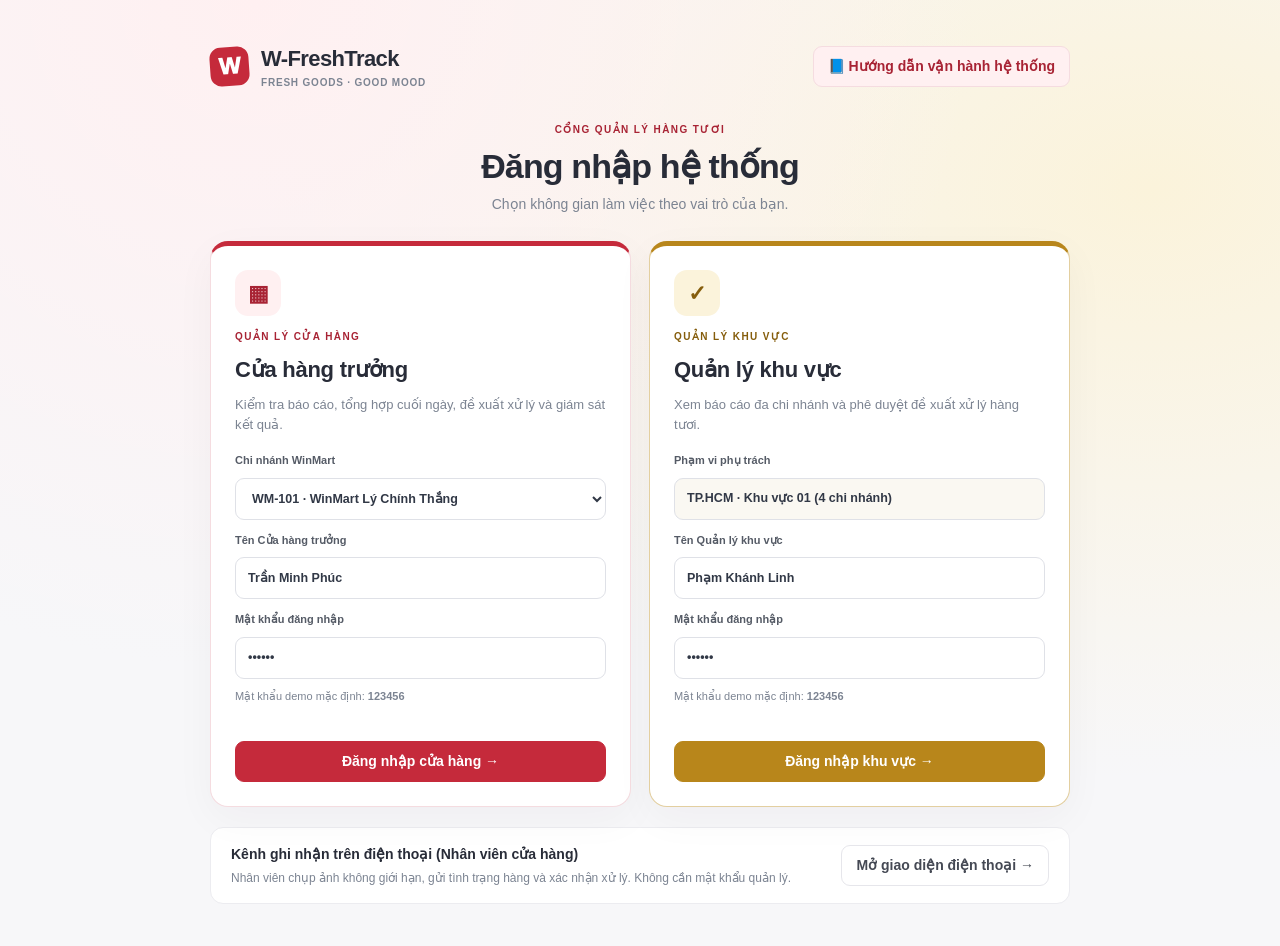
==== commit c0cdf1f7: "Add files via upload" ====
--- a/index.html
+++ b/index.html
@@ -1,277 +1,23 @@
-<!DOCTYPE html>
+<!doctype html>
 <html lang="vi">
 <head>
-  <meta charset="UTF-8" />
-  <meta name="viewport" content="width=device-width, initial-scale=1.0" />
-  <meta name="theme-color" content="#093f35" />
-  <title>FreshFlow | Rescue Engine — giao diện tinh gọn</title>
-  <style>
-    :root{--ink:#15352c;--ink2:#3d574e;--muted:#84968e;--pine:#0d4537;--pine2:#14634b;--green:#218257;--mint:#cceddb;--lime:#dcf4ad;--canvas:#f5f8f6;--white:#ffffff;--line:#e4ede8;--amber:#b76c22;--amber-bg:#fff3dc;--red:#ba554f;--red-bg:#fff0ed;--shadow:0 10px 36px rgba(17,61,42,.04);--radius:17px;}
-    *{box-sizing:border-box}body{margin:0;color:var(--ink);font-family:Inter,'Segoe UI',system-ui,-apple-system,sans-serif;background:var(--canvas);font-size:14px}button,input,select{font:inherit}button{cursor:pointer}button:disabled{cursor:not-allowed;opacity:.5}a{color:inherit;text-decoration:none}svg{display:block}.hidden{display:none!important}
-    .app{display:grid;grid-template-columns:236px minmax(0,1fr);min-height:100vh}.sidebar{background:var(--pine);color:#f2fff7;padding:29px 17px 20px;display:flex;flex-direction:column;gap:24px;position:sticky;top:0;height:100vh;z-index:20}.brand{display:flex;align-items:center;gap:11px;padding:0 12px 20px;border-bottom:1px solid #ffffff20}.brand-mark{height:37px;width:37px;background:#b9f09a;border-radius:12px;display:grid;place-items:center;font-size:22px;box-shadow:inset 0 -3px 0 #399d6f33}.brand-name{font-weight:800;letter-spacing:-.8px;font-size:21px}.brand small{display:block;font-size:9px;color:#a3cbb9;letter-spacing:2px;font-weight:700;margin-top:-2px}.nav-title{font-size:10px;letter-spacing:1.5px;font-weight:800;color:#94bca9;margin:5px 12px 8px}.nav{display:grid;gap:5px}.nav-btn{background:transparent;color:#bfd7cb;border:none;border-radius:11px;padding:12px 13px;text-align:left;display:flex;align-items:center;gap:11px;width:100%;font-size:13px;font-weight:700}.nav-btn:hover{background:#ffffff10;color:white}.nav-btn.active{background:#e7f7e7;color:var(--pine);box-shadow:0 3px 6px #00000010}.nav-btn .ico{font-size:17px;width:21px;text-align:center}.nav-count{margin-left:auto;background:#c7f29e;border-radius:20px;padding:2px 7px;color:#0b3e2e;font-size:10px}.sidebar-bottom{margin-top:auto}.store-chip{border:1px solid #ffffff2c;border-radius:13px;padding:14px;background:#ffffff0a}.store-chip small{display:block;color:#a6c6ba;font-size:11px;margin-bottom:5px}.store-chip strong{font-size:12px;line-height:1.4}.store-dot{display:inline-block;width:7px;height:7px;background:#b9f09a;border-radius:50%;margin-right:5px}.sim-small{font-size:10px;color:#9bbcaf;line-height:1.7;margin-top:12px;padding:0 5px}
-    .main{min-width:0}.topbar{height:76px;background:#fff;border-bottom:1px solid var(--line);display:flex;align-items:center;justify-content:space-between;padding:0 38px;gap:15px}.breadcrumb{color:#9baea3;font-size:12px}.breadcrumb strong{color:var(--ink);font-weight:800}.top-actions{display:flex;align-items:center;gap:10px}.pill{padding:7px 11px;border-radius:999px;background:#e8f3e8;color:#2c7950;font-size:10px;font-weight:800;letter-spacing:.4px}.date-text{font-size:12px;color:#8b9e93}.avatar{width:34px;height:34px;background:#e4ede7;border:2px solid #fff;box-shadow:0 0 0 1px #e2ede5;border-radius:50%;display:grid;place-items:center;color:#27634c;font-weight:800;font-size:12px}.mobile-toggle{display:none}.content{max-width:1470px;padding:36px 38px 70px;margin:0 auto}.section-eyebrow{font-size:11px;font-weight:800;letter-spacing:1.9px;text-transform:uppercase;color:#579c75;margin:0 0 7px}.headrow{display:flex;align-items:flex-end;justify-content:space-between;gap:15px;margin-bottom:26px}.headrow h1{font-size:30px;line-height:1.23;letter-spacing:-1.4px;margin:0 0 6px;font-weight:800}.subtitle{margin:0;color:#7e9288;font-size:13px;line-height:1.7}.action-group{display:flex;gap:9px;flex-wrap:wrap}.btn{border:1px solid var(--line);background:white;color:var(--ink);padding:10px 15px;border-radius:10px;font-size:12px;font-weight:800;display:inline-flex;align-items:center;gap:8px;justify-content:center;transition:transform .16s,box-shadow .16s}.btn:hover:not(:disabled){transform:translateY(-1px);box-shadow:0 4px 14px #153d2918}.btn-primary{border-color:#126044;background:#126044;color:white}.btn-ghost{background:#f7faf8}.btn-mint{background:#dff5d5;border-color:#dff5d5;color:#164a34}.btn-danger{background:#fff1ee;color:#b24f46;border-color:#ffdfdb}.btn-sm{padding:7px 10px;font-size:11px}.btn-block{width:100%}
-    .hero{background:var(--pine);min-height:165px;border-radius:20px;color:white;padding:27px 31px;display:flex;justify-content:space-between;gap:20px;overflow:hidden;position:relative;margin-bottom:20px}.hero>*{z-index:1}.hero:after{content:'';position:absolute;right:-95px;top:-184px;width:480px;height:480px;border:1px solid #bdecb436;border-radius:50%;box-shadow:0 0 0 38px #ffffff06,0 0 0 85px #ffffff06,0 0 0 145px #ffffff05}.hero-eyebrow{font-size:10px;font-weight:800;letter-spacing:1.7px;color:#bde8b9}.hero h2{font-size:23px;letter-spacing:-.8px;margin:8px 0;max-width:670px;line-height:1.35}.hero p{color:#b8dbca;margin:0;line-height:1.7;font-size:12px}.hero .btn{margin-top:15px}.hero-art{width:155px;min-width:155px;display:grid;place-items:center;font-size:100px;filter:drop-shadow(0 15px 20px #031b1555);transform:rotate(-10deg)}
-    .kpi-grid{display:grid;grid-template-columns:repeat(4,minmax(0,1fr));gap:14px;margin-bottom:19px}.card{background:var(--white);border:1px solid var(--line);border-radius:var(--radius);box-shadow:var(--shadow)}.kpi{padding:20px 20px 17px;min-width:0}.kpi-top{display:flex;align-items:center;justify-content:space-between;gap:5px}.kpi .kpi-label{color:#7e9488;font-size:12px;font-weight:700}.kpi-icon{width:33px;height:33px;border-radius:10px;display:grid;place-items:center;font-size:18px;background:#eaf5ef}.kpi-val{font-size:29px;letter-spacing:-1.2px;font-weight:800;margin:15px 0 7px;white-space:nowrap}.kpi-foot{font-size:11px;color:#8a9a91;line-height:1.5}.kpi-foot b{color:#26865d}.kpi-amber .kpi-icon{background:#fff0d8}.kpi-red .kpi-icon{background:#fff1e9}
-    .dash-grid{display:grid;grid-template-columns:minmax(0,1.45fr) minmax(295px,.85fr);gap:18px;margin-bottom:18px}.card-head{padding:22px 23px 16px;display:flex;justify-content:space-between;gap:8px;align-items:flex-start}.card-title{margin:0 0 5px;font-size:16px;font-weight:800;letter-spacing:-.35px}.card-sub{margin:0;font-size:12px;color:#91a197;line-height:1.6}.card-body{padding:0 23px 22px}.risk-list{display:grid;gap:9px}.risk-row{display:grid;grid-template-columns:32px minmax(0,1fr) 66px;align-items:center;gap:11px;border:1px solid var(--line);padding:10px 11px;border-radius:11px;cursor:pointer;background:#fff;transition:background .15s}.risk-row:hover{background:#f5faf6}.fruit-emoji{width:32px;height:32px;display:grid;place-items:center;background:#f0f6ea;border-radius:9px;font-size:21px}.risk-name{font-size:12px;font-weight:800;white-space:nowrap;overflow:hidden;text-overflow:ellipsis}.risk-details{font-size:10px;color:#829488;margin-top:4px}.risk-right{text-align:right;font-size:12px;font-weight:800}.risk-right small{display:block;font-size:10px;font-weight:600;color:#ba6f3d;margin-top:3px}.progress{height:5px;width:100%;background:#ebf0e9;border-radius:12px;overflow:hidden;margin-top:7px}.progress>span{display:block;height:100%;background:#efbd69;border-radius:12px}.progress.safe>span{background:#62bb8c}.insight{margin:0 23px 22px;padding:17px;background:#eff8ee;border:1px solid #dceede;border-radius:13px}.insight h4{display:flex;gap:7px;align-items:center;margin:0 0 11px;font-size:12px}.insight p{margin:0;font-size:12px;line-height:1.85;color:#496452}.insight button{margin-top:15px}.mini-bars{display:grid;gap:15px;padding:3px 0 8px}.mini-bar-row{display:grid;grid-template-columns:90px minmax(0,1fr) 65px;gap:9px;align-items:center;font-size:11px}.mini-bar-row label{font-weight:700;color:#597265}.mini-bar-track{height:9px;background:#ebf1ec;border-radius:30px;overflow:hidden}.mini-bar-track span{display:block;height:100%;background:#6dbd8c;border-radius:30px}.mini-bar-row b{text-align:right;font-size:11px}
-    .table-card{overflow:hidden}.table-wrap{overflow:auto}.table{width:100%;border-collapse:collapse;min-width:775px}.table th{font-weight:800;font-size:10px;letter-spacing:.8px;color:#8a9b91;text-align:left;background:#f9fbf9;padding:14px 17px;border-top:1px solid var(--line);border-bottom:1px solid var(--line);white-space:nowrap}.table td{padding:14px 17px;border-bottom:1px solid #edf2ee;font-size:12px}.table tr:last-child td{border-bottom:none}.table tr:hover td{background:#fcfefc}.table .name-td{font-weight:800;display:flex;align-items:center;gap:10px}.name-td small{display:block;color:#9aa8a0;font-weight:500;margin-top:3px;font-size:10px}.tag{border-radius:999px;padding:6px 9px;font-size:10px;font-weight:800;display:inline-block;white-space:nowrap}.tag-risk{background:#fff0dc;color:#a96f21}.tag-critical{background:#fdebe7;color:#b74e46}.tag-ok{background:#e9f6ee;color:#278353}.tag-hold{background:#efedf9;color:#7562a2}.tag-neutral{background:#e9f0ec;color:#667d70}.filterline{display:flex;gap:8px;flex-wrap:wrap;justify-content:space-between;padding:0 22px 18px}.search{border:1px solid var(--line);border-radius:10px;outline:none;background:#fff;padding:10px 12px;min-width:235px;font-size:12px;color:var(--ink)}.search:focus{border-color:#68b88a;box-shadow:0 0 0 3px #a9e1bd55}.small-note{margin:13px 2px 0;font-size:11px;color:#91a198;line-height:1.7}
-    .workspace{display:grid;grid-template-columns:minmax(270px,.85fr) minmax(0,1.45fr);gap:18px}.workspace .card{min-width:0}.form-section{padding:20px 23px 22px;border-top:1px solid var(--line)}.field{margin-bottom:17px}.field:last-child{margin-bottom:0}.field label{font-size:11px;font-weight:800;color:#4a6256;display:flex;justify-content:space-between;margin-bottom:9px}.field output{color:#228453;font-weight:800}.field select,.field input:not([type=range]){border:1px solid #e1ebe3;background:#fff;border-radius:10px;padding:10px;width:100%;color:var(--ink);outline:none;font-size:12px}.field input[type=range]{accent-color:#18784d;width:100%;cursor:pointer}.field-hint{font-size:10px;color:#94a397;margin-top:7px;line-height:1.55}.setting-group{display:grid;grid-template-columns:1fr 1fr;gap:12px}.segmented{display:flex;flex-wrap:wrap;background:#f2f6f2;padding:4px;border-radius:10px;gap:2px}.segmented button{border:none;background:transparent;padding:8px 10px;border-radius:8px;flex:1;white-space:nowrap;font-size:11px;font-weight:800;color:#85978b}.segmented button.active{background:#fff;box-shadow:0 1px 5px #1b483018;color:#1c6848}.rule-note{background:#f5faf5;border:1px dashed #bedec8;border-radius:11px;padding:13px;color:#698172;font-size:11px;line-height:1.75}.risk-status{background:#fffaed;border:1px solid #fae4b6;border-radius:12px;padding:13px 15px;margin:0 23px 17px;font-size:12px;line-height:1.8;color:#91631b}.risk-status.good{background:#eff9f0;border-color:#c7eacc;color:#397b4e}.risk-status.blocked{background:#fff0ed;border-color:#ffd6d0;color:#ab504a}
-    .reco-highlight{background:#0d4537;border-radius:14px;margin:0 22px 16px;padding:22px;color:white;position:relative;overflow:hidden}.reco-highlight:after{content:'✳';position:absolute;right:14px;top:-25px;font-size:160px;color:#ffffff09}.reco-highlight>*{position:relative;z-index:1}.reco-top{color:#bde7bd;font-size:10px;letter-spacing:1.7px;font-weight:800}.reco-title{font-size:21px;letter-spacing:-.8px;font-weight:800;margin:10px 0}.reco-desc{color:#bfdac9;font-size:11px;line-height:1.8;margin:0 0 17px}.reco-metrics{display:grid;grid-template-columns:repeat(3,1fr);gap:10px;border-top:1px solid #ffffff2e;padding-top:15px}.reco-metrics label{font-size:9px;color:#a3c8b4;display:block;margin-bottom:5px}.reco-metrics strong{font-size:18px;letter-spacing:-.5px}.compare-head{display:flex;justify-content:space-between;align-items:center;gap:12px;margin:0 22px 11px}.compare-head b{font-size:12px}.compare-table{padding:0 14px 14px}.compare-row{display:grid;grid-template-columns:minmax(0,1.2fr) 76px 80px 78px 20px;gap:10px;align-items:center;border:1px solid transparent;border-radius:11px;padding:13px 8px;margin:3px 0;cursor:pointer}.compare-row:hover{background:#f8fbf8}.compare-row.selected{background:#edf7ed;border-color:#d6edd8}.compare-row.invalid{opacity:.45;cursor:not-allowed}.compare-name{font-weight:800;font-size:11px}.compare-detail{font-size:10px;color:#8fa196;margin-top:4px}.compare-val{font-size:11px;font-weight:800;text-align:right}.compare-val small{display:block;color:#9bac9f;font-weight:600;font-size:9px;margin-top:3px}.compare-check{width:15px;height:15px;border:1.5px solid #cbdace;border-radius:50%;display:grid;place-items:center;color:white;font-size:10px}.compare-row.selected .compare-check{background:#278c59;border-color:#278c59}.compare-row.invalid .compare-check{background:transparent}.compare-column-head{display:grid;grid-template-columns:minmax(0,1.2fr) 76px 80px 78px 20px;gap:10px;padding:0 21px;font-size:9px;font-weight:800;color:#8fa296;letter-spacing:.2px}.compare-column-head span:not(:first-child){text-align:right}.compare-column-head span:last-child{text-align:center}.reco-actions{border-top:1px solid var(--line);padding:18px 23px;display:flex;justify-content:space-between;gap:10px;align-items:center;flex-wrap:wrap}.reco-actions small{font-size:10px;color:#8aa093;line-height:1.7;max-width:340px}.compare-tip{margin:0 22px 18px;border-radius:12px;background:#f8faf6;padding:12px 14px;font-size:11px;color:#657c6c;line-height:1.7}.negative{color:#b6574c!important}.positive{color:#208257!important}.tabs{display:flex;gap:9px;align-items:center}.filter-button{border:1px solid var(--line);background:#fff;padding:8px 12px;border-radius:10px;font-size:11px;font-weight:800;color:#73877c}.filter-button.active{color:#187549;background:#e9f6ec;border-color:#cde7d4}.empty{padding:40px;text-align:center;color:#95a397;font-size:13px}.footnote{font-size:10px;color:#879b8e;line-height:1.8;margin-top:14px}.action-list{display:grid;gap:12px}.action-item{display:grid;grid-template-columns:42px minmax(0,1fr) auto;gap:15px;align-items:center;border-bottom:1px solid var(--line);padding:16px 22px}.action-item:last-child{border:none}.action-item .fruit-emoji{width:42px;height:42px}.action-item h4{margin:0 0 5px;font-size:12px}.action-item p{margin:0;font-size:11px;color:#8d9c90;line-height:1.6}.note-box{background:#edf7ef;border-radius:12px;padding:15px 17px;color:#477058;line-height:1.8;font-size:12px;margin-bottom:18px}
-    .modal-backdrop{position:fixed;inset:0;background:#112b23ad;z-index:55;display:grid;place-items:center;padding:18px;backdrop-filter:blur(4px)}.modal{background:#fff;border-radius:18px;padding:23px;width:min(620px,100%);box-shadow:0 25px 80px #031d1533;max-height:91vh;overflow:auto}.modal-head{display:flex;justify-content:space-between;align-items:center;margin-bottom:20px}.modal-head h3{margin:0;font-size:19px}.close{width:30px;height:30px;border:none;border-radius:8px;background:#f0f5f1;font-size:22px;color:#597669}.modal-grid{display:grid;grid-template-columns:1fr 1fr;gap:12px}.modal-grid .field{margin-bottom:3px}.modal .field label{margin-bottom:6px}.modal-actions{display:flex;gap:9px;justify-content:flex-end;margin-top:24px}.toast{position:fixed;bottom:24px;right:24px;background:#0f4435;color:#f4fff8;padding:14px 18px;border-radius:12px;box-shadow:0 14px 50px #0c2e2455;z-index:80;max-width:360px;font-size:12px;line-height:1.7;animation:pop .2s ease}.toast b{display:block;font-size:13px}.copyright{margin-top:23px;font-size:10px;color:#9aaa9e;line-height:1.8}.rule-details{font-size:11px;color:#5e7366;line-height:1.8;padding:14px 18px;background:#f9fcf9;border-radius:12px;border:1px solid var(--line);margin-top:14px}.rule-details code{background:#eaf4e8;border-radius:5px;padding:1px 5px;font-size:10px}
-    @keyframes pop{from{transform:translateY(12px);opacity:0}to{transform:translateY(0);opacity:1}}@media(max-width:1140px){.app{grid-template-columns:203px minmax(0,1fr)}.content{padding:28px 24px 55px}.topbar{padding:0 24px}.kpi-grid{grid-template-columns:repeat(2,1fr)}.dash-grid{grid-template-columns:1fr}.workspace{grid-template-columns:1fr}.sidebar{padding-left:11px;padding-right:11px}}@media(max-width:720px){.app{display:block}.sidebar{position:fixed;width:245px;left:-265px;transition:left .25s}.sidebar.open{left:0;box-shadow:0 0 0 100vmax #09211988}.mobile-toggle{display:grid;width:34px;height:34px;place-items:center;border:1px solid var(--line);border-radius:9px;background:#fff;color:var(--ink);font-size:19px}.topbar{height:64px;padding:0 16px}.date-text{display:none}.content{padding:24px 15px 55px}.headrow{align-items:stretch;flex-direction:column;gap:15px}.headrow h1{font-size:26px}.action-group .btn{flex:1}.hero{padding:22px;min-height:unset}.hero h2{font-size:20px}.hero-art{display:none}.kpi-grid{gap:9px}.kpi{padding:16px}.kpi-val{font-size:22px}.kpi-foot{font-size:10px}.card-head{padding:17px}.card-body{padding:0 17px 17px}.risk-row{gap:8px}.setting-group{grid-template-columns:1fr 1fr}.reco-metrics strong{font-size:15px}.reco-highlight{padding:18px;margin:0 13px 15px}.compare-head{margin:0 13px 11px}.compare-column-head,.compare-row{grid-template-columns:minmax(0,1.2fr) 67px 67px 18px;gap:5px}.compare-column-head span:nth-child(4),.compare-row>div:nth-child(4){display:none}.compare-table{padding:0 7px 10px}.compare-row{padding:12px 5px}.reco-actions{padding:16px}.compare-tip{margin:0 14px 14px}.filterline{padding:0 16px 15px}.search{width:100%;min-width:0}.modal-grid{grid-template-columns:1fr}.top-actions .pill{display:none}.table th,.table td{padding:13px 11px}.action-item{grid-template-columns:38px minmax(0,1fr);gap:9px}.action-item>.btn{grid-column:2;justify-self:start}}
-
-    .category-strip,.category-filters{display:flex;flex-wrap:wrap;align-items:center;gap:7px;padding:13px 16px;border:1px solid var(--line);background:white;border-radius:14px;margin:0 0 18px}.category-title{font-size:11px;font-weight:800;color:#557365;margin-right:6px}.category-chip{border:1px solid #dce9e1;background:#f9fcfa;color:#3e6751;padding:8px 10px;border-radius:10px;font-size:11px;font-weight:750;cursor:pointer;transition:.15s}.category-chip:hover,.category-chip.active{border-color:#90cbaa;background:#e5f6eb;color:#156142}.category-filters{margin:0 22px 15px;background:#fafffb}.tiny-count{display:inline-grid;place-items:center;border-radius:30px;background:#eaf0eb;color:#627d68;font-size:9px;min-width:19px;height:19px;padding:0 4px;margin-left:4px}.quality-prompt{background:#fff8ec;border:1px solid #f3e6cf;border-radius:9px;padding:9px 11px;color:#81622e;font-size:11px;line-height:1.6;margin-bottom:12px}
-  
-/* Rescue Engine — thiết kế tối giản, ưu tiên quyết định */
-.sr-shell{max-width:1080px;margin:auto;display:grid;gap:18px}
-.sr-lotbar{background:#fff;border:1px solid var(--line);border-radius:17px;padding:21px 25px;display:flex;align-items:center;justify-content:space-between;gap:15px}
-.sr-steps{font-size:10px;font-weight:850;letter-spacing:1.2px;color:#698878;text-transform:uppercase;margin:0 0 7px}
-.sr-lotbar h2{font-size:21px;letter-spacing:-.5px;margin:0 0 5px}.sr-lotbar p{color:#708778;font-size:12px;margin:0}
-.sr-selectbox{min-width:290px;max-width:390px;flex:0 0 37%}.sr-selectbox label{display:block;font-size:11px;color:#718c7e;font-weight:700;margin-bottom:7px}
-.sr-selectbox select{width:100%;border:1px solid #dde7e0;background:#fafffb;border-radius:11px;padding:12px;color:var(--ink);font-size:13px;font-weight:700}
-.sr-risk{border:1px solid #f2dfbd;background:#fffaf1;border-radius:17px;padding:23px 27px;display:flex;align-items:center;gap:25px}
-.sr-risk.good{background:#f2faf5;border-color:#d6ebdd}.sr-risk.hold{background:#fff3f1;border-color:#f6d9d4}
-.sr-riskmain{flex:1;min-width:0}.sr-riskmain h3{font-size:20px;letter-spacing:-.55px;margin:3px 0 8px;line-height:1.35}.sr-riskmain p{margin:0;font-size:13px;line-height:1.65;color:#786d52;max-width:625px}.sr-risk.good p{color:#587864}.sr-risk.hold p{color:#8e605c}
-.sr-riskfigure{flex:0 0 auto;min-width:152px;text-align:right;border-left:1px solid #e9dbbf;padding-left:22px}.sr-riskfigure strong{display:block;font-size:38px;font-weight:850;letter-spacing:-1.7px;line-height:1.1;color:#a46b25}.sr-riskfigure span{font-size:11px;color:#89775a;font-weight:650}.sr-risk.good .sr-riskfigure strong{color:#377953}
-.sr-decision{border:1px solid #dceae1;background:white;border-radius:18px;box-shadow:0 10px 40px rgba(21,70,45,.045);overflow:hidden}
-.sr-decision-header{padding:27px 30px 17px}.sr-topline{display:flex;align-items:center;gap:8px;font-size:11px;letter-spacing:.7px;font-weight:850;color:#23835d;text-transform:uppercase;margin-bottom:12px}
-.sr-decision h2{font-size:32px;letter-spacing:-1.1px;line-height:1.15;margin:0 0 12px}.sr-explain{color:#60786a;font-size:14px;line-height:1.72;max-width:710px;margin:0}
-.sr-metrics{margin:6px 30px 25px;display:grid;grid-template-columns:repeat(3,1fr);border:1px solid #e7eee8;border-radius:13px;overflow:hidden;background:#f9fbf9}
-.sr-metric{padding:19px 20px;min-width:0}.sr-metric+.sr-metric{border-left:1px solid #e5eee8}.sr-metric span{display:block;font-size:12px;color:#788f80;font-weight:700;margin-bottom:8px}.sr-metric strong{font-size:25px;letter-spacing:-.6px;font-weight:850;color:#17553b;display:block;white-space:nowrap}.sr-metric:nth-child(3) strong{color:#536e60}.sr-metric small{display:block;color:#93a399;font-size:10px;margin-top:5px}
-.sr-cta{border-top:1px solid #edf1ee;padding:18px 30px 21px;display:flex;align-items:center;justify-content:space-between;gap:16px}.sr-cta p{font-size:11px;color:#84978b;line-height:1.6;margin:0;max-width:510px}.sr-cta .btn{padding:13px 19px;font-size:13px;white-space:nowrap}
-.sr-more{border:1px solid var(--line);border-radius:17px;background:#fff;overflow:hidden}
-.sr-morehead{width:100%;border:0;background:#fff;display:flex;align-items:center;gap:13px;text-align:left;padding:21px 24px;color:var(--ink)}
-.sr-morehead:hover{background:#fafcfb}.sr-morehead .sr-moreicon{width:38px;height:38px;flex:0 0 auto;border-radius:11px;background:#ecf5ee;display:grid;place-items:center;font-size:18px}
-.sr-morehead strong{display:block;font-size:15px;margin-bottom:4px}.sr-morehead small{display:block;font-size:12px;color:#89a095}.sr-morehead .sr-arrow{margin-left:auto;color:#4c7861;font-size:20px}
-.sr-optionlist{padding:0 23px 23px;display:grid;gap:8px}
-.sr-option{display:flex;gap:12px;align-items:center;justify-content:space-between;width:100%;text-align:left;background:#fff;border:1px solid #e4ece6;border-radius:12px;padding:14px 16px;cursor:pointer;color:var(--ink)}
-.sr-option:hover{background:#f8fbf9}.sr-option.chosen{border-color:#78be98;background:#f1faf3}.sr-option:disabled{opacity:.5;cursor:not-allowed}
-.sr-option-title{font-weight:800;font-size:13px}.sr-option-sub{display:block;margin-top:4px;font-size:11px;color:#8a9d8e;line-height:1.5}
-.sr-option-values{display:flex;flex-wrap:wrap;gap:18px;text-align:right;align-items:center;justify-content:flex-end}.sr-option-values b{font-size:13px;white-space:nowrap}.sr-option-values small{display:block;color:#94a69a;font-size:10px;margin-top:2px}
-.sr-settings{padding:0 24px 25px;border-top:1px solid var(--line)}.sr-settings-intro{padding:18px 0 6px;color:#7b9283;font-size:12px;line-height:1.7}.sr-settings .field{margin-bottom:17px}.sr-settings .field label{font-size:12px}.sr-settings .field select{font-size:13px}
-.sr-settings-grid{display:grid;grid-template-columns:repeat(2,1fr);column-gap:32px;row-gap:2px}.sr-wide{grid-column:1/-1}.sr-settings .rule-note{margin-top:12px}
-.sr-foot{color:#8d9d92;font-size:11px;line-height:1.7;padding:2px 2px 8px}
-@media(max-width:730px){.sr-lotbar,.sr-risk,.sr-cta{flex-direction:column;align-items:stretch}.sr-lotbar{padding:18px}.sr-selectbox{width:100%;max-width:none;min-width:0;flex:auto}.sr-risk{padding:20px;gap:12px}.sr-riskfigure{border:0;border-top:1px solid #e9dbbf;padding:12px 0 0;text-align:left}.sr-riskfigure strong{font-size:29px}.sr-decision-header{padding:22px 20px 10px}.sr-decision h2{font-size:27px}.sr-metrics{margin:10px 17px 18px}.sr-metric{padding:13px 9px}.sr-metric strong{font-size:18px}.sr-metric span{font-size:10px}.sr-cta{padding:18px}.sr-cta .btn{width:100%}.sr-option{align-items:stretch;flex-direction:column}.sr-option-values{text-align:left;justify-content:flex-start}.sr-settings-grid{grid-template-columns:1fr}.sr-wide{grid-column:auto}}
-</style>
+  <meta charset="utf-8">
+  <meta name="viewport" content="width=device-width,initial-scale=1">
+  <title>Đăng nhập hệ thống · W-FreshTrack 0.8</title>
+  <link rel="stylesheet" href="styles.css">
+  <script src="script.js" defer></script>
 </head>
-<body>
-<div class="app">
-  <aside class="sidebar" id="sidebar">
-    <div class="brand"><div class="brand-mark">🍃</div><div><div class="brand-name">freshflow<span style="color:#bde995">.</span></div><small>FRUIT RESCUE OS</small></div></div>
-    <div><div class="nav-title">WORKSPACE</div><nav class="nav">
-      <button class="nav-btn active" data-view="overview"><span class="ico">▦</span> Tổng quan</button>
-      <button class="nav-btn" data-view="engine"><span class="ico">✳</span> Rescue Engine <span class="nav-count" id="navRisk">0</span></button>
-      <button class="nav-btn" data-view="inventory"><span class="ico">▤</span> Lô trái cây</button>
-      <button class="nav-btn" data-view="actions"><span class="ico">✓</span> Hành động xử lý</button>
-    </nav></div>
-    <div class="sidebar-bottom"><div class="store-chip"><small><span class="store-dot"></span> MÔ HÌNH GIẢ LẬP</small><strong>Siêu thị Bách Hóa Xanh<br/>Cửa hàng demo · TP.HCM</strong></div><div class="sim-small">Prototype độc lập, không liên kết với hệ thống chính thức của Bách Hóa Xanh.<br/>Dữ liệu và kết quả đều được mô phỏng.</div></div>
-  </aside>
-  <main class="main">
-    <header class="topbar">
-      <div style="display:flex;align-items:center;gap:12px"><button class="mobile-toggle" id="mobileMenu" aria-label="Mở menu">☰</button><div class="breadcrumb">FreshFlow <span style="padding:0 8px;color:#cedad2">/</span> <strong id="crumb">Tổng quan</strong></div></div>
-      <div class="top-actions"><span class="pill">● DEMO · SIMULATED DATA</span><span class="date-text"><span id="currentDate">Dữ liệu mô phỏng</span></span><span class="avatar">FF</span></div>
-    </header>
-    <div class="content">
-      <section id="view-overview" class="view"></section>
-      <section id="view-engine" class="view hidden"></section>
-      <section id="view-inventory" class="view hidden"></section>
-      <section id="view-actions" class="view hidden"></section>
+<body data-route-role="login" data-route-page="login" data-mode="login" data-role="manager">
+  <div class="mobile-mask" id="mask"></div>
+  <div class="shell">
+    <aside class="side" id="side"></aside>
+    <div class="main">
+      <header class="top" id="top"></header>
+      <main class="workspace" id="app"></main>
     </div>
-  </main>
-</div>
-<div id="modalLayer"></div><div id="toastHolder"></div>
-<script>
-(function(){
-'use strict';
-const CATEGORIES=[
- {id:'citrus',name:'Cam, quýt, bưởi',emoji:'🍊',elasticity:1.35,appReach:1.38,comboReach:1.20,transferMin:1.5,transferKg:1450,note:'Kiểm tra vỏ dập, mốc, mất nước; cam/quýt/bưởi không ngọt thêm sau thu hoạch. Phân loại theo sản phẩm cụ thể.'},
- {id:'mango',name:'Xoài',emoji:'🥭',elasticity:1.75,appReach:1.62,comboReach:1.32,transferMin:2.5,transferKg:1800,note:'Ghi độ chín và độ cứng theo giống; xoài chín mềm cần bán sớm, không ưu tiên chuyển xa.'},
- {id:'banana',name:'Chuối',emoji:'🍌',elasticity:1.9,appReach:1.75,comboReach:1.35,transferMin:2.5,transferKg:1600,note:'Ghi cấp độ chín bằng kiểm tra thực tế; chuối chín cần ưu tiên trưng bày, giảm giá đúng thời điểm.'},
- {id:'watermelon',name:'Dưa hấu',emoji:'🍉',elasticity:1.25,appReach:1.37,comboReach:1.12,transferMin:3.5,transferKg:3500,note:'Kiểm tra nứt, dập và điều kiện bốc xếp; dưa hấu nguyên quả không ngọt thêm sau thu hoạch. Tính chi phí vận chuyển cao hơn.'},
- {id:'kiwi',name:'Kiwi',emoji:'🥝',elasticity:1.3,appReach:1.48,comboReach:1.24,transferMin:2,transferKg:1700,note:'Đánh giá độ cứng và lịch sử bảo quản; thời gian bán phù hợp phải nhập theo từng lô.'},
- {id:'apple',name:'Táo',emoji:'🍎',elasticity:1.1,appReach:1.28,comboReach:1.20,transferMin:1.5,transferKg:1800,note:'Kiểm tra vết dập, độ giòn và điều kiện bảo quản; ưu tiên quản lý tồn kho hơn là giảm giá gấp.'},
- {id:'pear',name:'Lê',emoji:'🍐',elasticity:1.35,appReach:1.42,comboReach:1.25,transferMin:2,transferKg:1900,note:'Kiểm tra độ cứng, tổn thương bề mặt và độ chín theo giống; không suy từ ngày nhập duy nhất.'},
- {id:'melon',name:'Dưa lưới',emoji:'🍈',elasticity:1.65,appReach:1.55,comboReach:1.26,transferMin:2.5,transferKg:3200,note:'Kiểm tra nứt, dập, mùi và cuống theo giống; điều kiện bảo quản và độ chín ảnh hưởng thời gian bán.'},
- {id:'other',name:'Trái cây khác',emoji:'🍇',elasticity:1.5,appReach:1.40,comboReach:1.25,transferMin:2,transferKg:2000,note:'Nhân viên cần thiết lập tiêu chuẩn đánh giá chất lượng theo từng sản phẩm, không dùng quy tắc chung.'}
-];
-const CATEGORY_LOOKUP=Object.fromEntries(CATEGORIES.map(c=>[c.id,c]));
-const categoryOf=l=>CATEGORY_LOOKUP[l.category]||CATEGORY_LOOKUP.other;
-const daysAgo=n=>{const d=new Date();d.setDate(d.getDate()-n);return [d.getFullYear(),String(d.getMonth()+1).padStart(2,'0'),String(d.getDate()).padStart(2,'0')].join('-')};
-// Ngày nhập, giá, lượng bán và ngày còn bán đều là DỮ LIỆU GIẢ LẬP; không phải chuẩn hạn dùng.
-const SEED=[
- {id:'FF-301',category:'citrus',fruit:'Cam sành',qty:95,velocity:27,days:3.5,price:32000,cost:20000,quality:'Đạt',ripeness:'Chín vừa',received:daysAgo(2),target:1.5,trend:[21,29,25,27,28,30,27]},
- {id:'FF-302',category:'citrus',fruit:'Quýt đường',qty:48,velocity:11,days:2.5,price:45000,cost:29000,quality:'Đạt',ripeness:'Không áp dụng',received:daysAgo(4),target:1.7,trend:[9,12,10,10,11,12,11]},
- {id:'FF-303',category:'citrus',fruit:'Bưởi da xanh',qty:66,velocity:9,days:6,price:62000,cost:40000,quality:'Đạt',ripeness:'Không áp dụng',received:daysAgo(1),target:1.2,trend:[8,11,8,7,10,9,10]},
- {id:'FF-304',category:'mango',fruit:'Xoài cát',qty:64,velocity:14,days:2,price:56000,cost:36000,quality:'Đạt',ripeness:'Chín ăn ngay',received:daysAgo(3),target:1.65,trend:[12,16,13,15,14,13,14]},
- {id:'FF-305',category:'banana',fruit:'Chuối già',qty:82,velocity:18,days:1.5,price:27000,cost:17000,quality:'Đạt',ripeness:'Chín ăn ngay',received:daysAgo(3),target:1.85,trend:[22,19,21,17,20,18,18]},
- {id:'FF-306',category:'watermelon',fruit:'Dưa hấu đỏ nguyên quả',qty:134,velocity:31,days:3,price:18000,cost:11000,quality:'Đạt',ripeness:'Không áp dụng',received:daysAgo(1),target:1.45,trend:[29,34,31,30,29,33,31]},
- {id:'FF-307',category:'kiwi',fruit:'Kiwi xanh',qty:42,velocity:7,days:5,price:125000,cost:90000,quality:'Cần kiểm tra',ripeness:'Chín vừa',received:daysAgo(2),target:1.3,trend:[6,8,7,6,7,8,7]},
- {id:'FF-308',category:'apple',fruit:'Táo Fuji',qty:110,velocity:24,days:5,price:69000,cost:47000,quality:'Đạt',ripeness:'Không áp dụng',received:daysAgo(2),target:1.4,trend:[20,24,21,28,22,26,24]},
- {id:'FF-309',category:'pear',fruit:'Lê Hàn Quốc',qty:72,velocity:13,days:4,price:78000,cost:54000,quality:'Đạt',ripeness:'Chín vừa',received:daysAgo(2),target:1.5,trend:[11,13,12,14,11,15,13]},
- {id:'FF-310',category:'melon',fruit:'Dưa lưới ruột cam',qty:51,velocity:9,days:2,price:63000,cost:43000,quality:'Đạt',ripeness:'Chín ăn ngay',received:daysAgo(2),target:1.8,trend:[8,10,9,11,8,9,8]},
- {id:'FF-311',category:'other',fruit:'Thanh long (minh họa)',qty:120,velocity:33,days:4,price:29000,cost:16000,quality:'Đạt',ripeness:'Không áp dụng',received:daysAgo(1),target:1.6,trend:[32,29,34,30,35,33,33]}
-].map(l=>({...l,emoji:categoryOf(l).emoji,store:'Cửa hàng demo'}));
-const STORE_KEY='freshflow_bhx_9nhom_v3';
-const clone=a=>JSON.parse(JSON.stringify(a));
-const fromStorage=()=>{try{const v=JSON.parse(localStorage.getItem(STORE_KEY));return v&&Array.isArray(v.lots)&&Array.isArray(v.actions)?v:null}catch(e){return null}};
-const stored=fromStorage();
-let lots=stored?stored.lots:clone(SEED),actions=stored?stored.actions:[];
-let selectedId='FF-305',selectedStrategy=null,view='overview',searchTerm='',filter='all',categoryFilter='all';
-let compareOpen=false,advancedOpen=false;
-let factors={demand:100,maxDiscount:25,minMargin:8,objective:'balance',daysOverride:null};
-const labels={overview:'Tổng quan',engine:'Rescue Engine',inventory:'Lô trái cây',actions:'Hành động xử lý'};
-const objLabel={profit:'Tối đa lãi',balance:'Cân bằng',waste:'Giảm hàng hủy'};
-const STRATEGIES=[
- {id:'keep',name:'Giữ nguyên giá',sub:'Bán theo tốc độ hiện tại',discount:0,reach:1},
- {id:'off10',name:'Giảm giá 10%',sub:'Tem ưu đãi tại quầy',discount:.10,reach:1},
- {id:'off20',name:'Giảm giá 20%',sub:'Tem ưu đãi tại quầy',discount:.20,reach:1},
- {id:'off30',name:'Giảm giá 30%',sub:'Tem ưu đãi tại quầy',discount:.30,reach:1},
- {id:'combo',name:'Bán combo trái cây',sub:'Chiết khấu tương đương 12%',discount:.12,reach:1.34,variable:900},
- {id:'app',name:'Đẩy voucher lên app',sub:'Voucher 12% + tăng độ phủ',discount:.12,reach:1.55,fixed:50000},
- {id:'transfer',name:'Chuyển sang cửa hàng B',sub:'Chuyển 50% lô; mất 0,35 ngày',discount:0,reach:1}
-];
-const dNum=n=>new Intl.NumberFormat('vi-VN',{maximumFractionDigits:1}).format(n);
-const money=n=>(n<0?'-':'')+new Intl.NumberFormat('vi-VN',{maximumFractionDigits:0}).format(Math.abs(Math.round(n)))+'đ';
-const moneyShort=n=>{const x=Math.abs(n);return (n<0?'-':'')+(x>=1000000?(x/1000000).toFixed(2).replace('.',',')+'tr':x>=1000?Math.round(x/1000)+'k':Math.round(x)+'đ')};
-const percent=n=>Math.round(n*100)+'%';
-const escapeHtml=s=>String(s).replaceAll('&','&amp;').replaceAll('<','&lt;').replaceAll('>','&gt;').replaceAll('"','&quot;').replaceAll("'",'&#039;');
-function save(){try{localStorage.setItem(STORE_KEY,JSON.stringify({lots,actions}))}catch(e){}}
-function getLot(){return lots.find(x=>x.id===selectedId)||lots[0]||null}
-function safeQty(n){return Number.isFinite(n)?Math.max(0,n):0}
-function originalRisk(l){return Math.max(0,l.qty-l.velocity*l.days)}
-function riskClass(l){if(l.quality!=='Đạt')return 'hold';const waste=originalRisk(l),portion=l.qty>0?waste/l.qty:0;if(portion>.40||l.days<=1)return 'critical';if(portion>.13||l.days<=2)return 'risk';return 'ok'}
-function riskTag(l){let c=riskClass(l);return c==='hold'?(l.quality==='Không đạt'?'<span class="tag tag-critical">⛔ Không được bán</span>':'<span class="tag tag-hold">⏸ Chờ kiểm tra</span>'):c==='critical'?'<span class="tag tag-critical">● Ưu tiên cao</span>':c==='risk'?'<span class="tag tag-risk">● Có nguy cơ</span>':'<span class="tag tag-ok">● Đang ổn</span>'}
-function demandMult(discount,elasticity,reach){return Math.pow(1/Math.max(.05,1-discount),elasticity)*reach}
-function optimize(l,override=false){
- let horizon=override&&factors.daysOverride!==null?Number(factors.daysOverride):l.days;
- let demand=override?factors.demand/100:1;
- const cat=categoryOf(l),e=cat.elasticity,disposal=1500,qty=l.qty,rate=l.velocity*demand,fullCost=qty*l.cost;
- let outcomes=STRATEGIES.map(s=>{
-   let allowed=l.quality==='Đạt'&&horizon>0&&s.discount*100<= (override?factors.maxDiscount:25) &&(l.price*(1-s.discount)>=l.cost*(1+(override?factors.minMargin:8)/100));
-   let sold=0,fixed=s.fixed||0,variable=0,reason='';
-   if(s.id==='transfer'){
-     if(horizon<cat.transferMin)allowed=false;
-     let moved=qty*.5,remaining=qty-moved;
-     const localSold=Math.min(remaining,rate*horizon);
-     const targetSold=Math.min(moved,rate*l.target*Math.max(0,horizon-.35));
-     sold=localSold+targetSold;
-     variable=moved*cat.transferKg;
-     fixed=35000;
-     reason=horizon<cat.transferMin?`Không ưu tiên chuyển nhóm ${cat.name.toLowerCase()} khi thời gian bán còn dưới ${cat.transferMin} ngày.`:'Cần xác nhận tồn kho, năng lực cửa hàng nhận và điều kiện vận chuyển.';
-   }else{
-     const categoryReach=s.id==='app'?cat.appReach:s.id==='combo'?cat.comboReach:1;
-     sold=Math.min(qty,rate*horizon*demandMult(s.discount,e,categoryReach));
-     variable=sold*(s.variable||0);
-   }
-   if(s.id==='combo')reason='Chỉ tính doanh thu phần trái cây; chưa tính lợi nhuận sản phẩm ghép.';
-   if(s.id==='app')reason='Chi phí chiến dịch giả định 50.000đ/lô.';
-   if(s.id==='keep')reason='Không phát sinh chi phí triển khai.';
-   if(s.discount>0&&l.price*(1-s.discount)<l.cost*(1+(override?factors.minMargin:8)/100))reason='Không đạt ngưỡng biên lợi nhuận tối thiểu.';
-   if(s.discount*100>(override?factors.maxDiscount:25))reason='Vượt trần mức giảm giá.';
-   if(l.quality!=='Đạt')reason='Phải kiểm tra chất lượng trước khi được phép bán.';
-   const waste=safeQty(qty-sold),revenue=sold*l.price*(1-s.discount),ops=fixed+variable,net=revenue-fullCost-ops-waste*disposal;
-   return {...s,allowed,sold,waste,revenue,ops,net,horizon,reason};
- });
- const base=outcomes.find(x=>x.id==='keep');
- outcomes=outcomes.map(o=>({...o,delta:o.net-base.net,rescued:base.waste-o.waste,rate:qty>0?o.sold/qty:0,score:o.net-o.waste*(override?(factors.objective==='profit'?0:factors.objective==='balance'?6000:18000):6000)}));
- const ranked=outcomes.filter(x=>x.allowed).sort((a,b)=>b.score-a.score);
- return {outcomes,base,best:ranked[0]||null,days:horizon};
-}
-function totals(){const qty=lots.reduce((a,l)=>a+l.qty,0);let projectedWaste=0,avoided=0,valueAtRisk=0,critical=0;for(const l of lots){if(l.quality!=='Đạt'){critical++;continue}const result=optimize(l);projectedWaste+=result.base.waste;avoided+=Math.max(0,result.base.waste-(result.best?.waste??result.base.waste));valueAtRisk+=result.base.waste*l.cost;if(riskClass(l)==='critical'||riskClass(l)==='risk')critical++}return {qty,projectedWaste,avoided,valueAtRisk,critical};}
-function fruitName(l){return `<span class="name-td"><span class="fruit-emoji">${l.emoji}</span><span>${escapeHtml(l.fruit)}<small>${escapeHtml(categoryOf(l).name)} · ${escapeHtml(l.id)} · Nhập ${escapeHtml(l.received||'Chưa ghi')}</small></span></span>`}
-function onNav(next){view=next;document.querySelectorAll('.view').forEach(el=>el.classList.add('hidden'));document.getElementById('view-'+next).classList.remove('hidden');document.getElementById('crumb').textContent=labels[next];document.querySelectorAll('.nav-btn').forEach(btn=>btn.classList.toggle('active',btn.dataset.view===next));document.getElementById('sidebar').classList.remove('open');render()}
-function header(eyebrow,title,sub,buttons=''){return `<div class="headrow"><div><p class="section-eyebrow">${eyebrow}</p><h1>${title}</h1><p class="subtitle">${sub}</p></div><div class="action-group">${buttons}</div></div>`}
-function inventoryTable(items,canFilter=false){if(!items.length)return '<div class="empty">Không tìm thấy lô hàng phù hợp.</div>';return `<div class="table-wrap"><table class="table"><thead><tr><th>MẶT HÀNG / MÃ LÔ</th><th>TỒN KHO</th><th>BÁN / NGÀY</th><th>THỜI GIAN CÒN</th><th>NGUY CƠ DƯ</th><th>TRẠNG THÁI</th><th></th></tr></thead><tbody>${items.map(l=>`<tr><td>${fruitName(l)}</td><td><strong>${dNum(l.qty)} kg</strong></td><td>${dNum(l.velocity)} kg</td><td>${dNum(l.days)} ngày</td><td><b style="color:${originalRisk(l)>0?'#b96d36':'#218257'}">${dNum(originalRisk(l))} kg</b></td><td>${riskTag(l)}</td><td style="white-space:nowrap"><button class="btn btn-sm" data-open-lot="${escapeHtml(l.id)}">Phân tích ↗</button>${l.quality!=='Đạt'?` <button class="btn btn-sm" data-verify-lot="${escapeHtml(l.id)}">Kiểm định</button>`:''}</td></tr>`).join('')}</tbody></table></div>`}
-function renderOverview(){const t=totals();let risky=[...lots].filter(l=>riskClass(l)!=='ok').sort((a,b)=>(originalRisk(b)*b.cost)-(originalRisk(a)*a.cost));let sorted=[...lots].filter(l=>l.quality==='Đạt').sort((a,b)=>originalRisk(b)-originalRisk(a)).slice(0,5);let max=Math.max(1,...sorted.map(l=>originalRisk(l)));const highlights=risky.filter(l=>l.quality==='Đạt');const top=highlights[0];let topEval=top?optimize(top):null;
- document.getElementById('view-overview').innerHTML=`${header('SMART FRUIT INVENTORY','Tổng quan vận hành','Danh mục khảo sát thực tế: 9 nhóm · Toàn bộ tồn kho/giá bán là dữ liệu giả lập',`<button class="btn" id="exportDashboard">↓ Xuất báo cáo CSV</button><button class="btn btn-primary" data-add-lot>＋ Nhập lô mới</button>`)}
- <div class="hero"><div><div class="hero-eyebrow">✦ 9 NHÓM TRÁI CÂY · MÔ PHỎNG CỬA HÀNG GẦN TRƯỜNG</div><h2>Đừng đợi trái cây xuống cấp mới tìm cách bán.</h2><p>Ghi theo mã lô và ngày nhập → đánh giá riêng theo loại trái cây → mô phỏng 7 hành động cứu hàng.</p><button class="btn btn-mint" data-nav="engine">Mở Rescue Engine <span>↗</span></button></div><div class="hero-art">🥭</div></div>
- <div class="category-strip"><span class="category-title">Danh mục đã khảo sát</span>${CATEGORIES.map(c=>`<button class="category-chip" data-category-nav="${c.id}">${c.emoji} ${c.name}</button>`).join('')}</div>
- <div class="kpi-grid">
-   <div class="card kpi"><div class="kpi-top"><span class="kpi-label">Tổng tồn kho</span><span class="kpi-icon">▣</span></div><div class="kpi-val">${dNum(t.qty)} <span style="font-size:15px;color:#91a598;font-weight:600">kg</span></div><div class="kpi-foot">${lots.length} lô · ${new Set(lots.map(l=>l.category)).size}/9 nhóm trái cây</div></div>
-   <div class="card kpi kpi-amber"><div class="kpi-top"><span class="kpi-label">Nguy cơ tồn đọng</span><span class="kpi-icon">⚠</span></div><div class="kpi-val">${dNum(t.projectedWaste)} <span style="font-size:15px;color:#91a598;font-weight:600">kg</span></div><div class="kpi-foot">Giả định chưa can thiệp, chỉ lô đạt chất lượng</div></div>
-   <div class="card kpi kpi-red"><div class="kpi-top"><span class="kpi-label">Giá vốn hàng có nguy cơ</span><span class="kpi-icon">◈</span></div><div class="kpi-val">${moneyShort(t.valueAtRisk)}</div><div class="kpi-foot">Giá trị ước tính của phần có nguy cơ không bán kịp</div></div>
-   <div class="card kpi"><div class="kpi-top"><span class="kpi-label">Có thể cứu thêm (mô phỏng)</span><span class="kpi-icon">↗</span></div><div class="kpi-val">${dNum(t.avoided)} <span style="font-size:15px;color:#91a598;font-weight:600">kg</span></div><div class="kpi-foot"><b>Chênh lệch dự báo</b>, chưa phải kết quả thực tế</div></div>
- </div>
- <div class="dash-grid"><div class="card"><div class="card-head"><div><h3 class="card-title">Lô cần chú ý trước</h3><p class="card-sub">Ưu tiên theo giá trị hàng tồn có nguy cơ</p></div><span class="tag tag-risk">${t.critical} lô cần xử lý</span></div><div class="card-body"><div class="risk-list">${risky.slice(0,5).map(l=>{const w=originalRisk(l);return `<div class="risk-row" data-open-lot="${escapeHtml(l.id)}"><div class="fruit-emoji">${l.emoji}</div><div><div class="risk-name">${escapeHtml(l.fruit)} <span style="font-weight:500;color:#9cae9e;font-size:10px">· ${escapeHtml(l.id)}</span></div><div class="risk-details">Còn ${dNum(l.days)} ngày · Dự báo bán ${dNum(l.velocity)} kg/ngày</div><div class="progress ${w===0?'safe':''}"><span style="width:${Math.min(100,w/l.qty*100)}%"></span></div></div><div class="risk-right">${dNum(w)} kg<small>${l.quality==='Đạt'?'nguy cơ dư':'chờ kiểm tra'}</small></div></div>`}).join('')||'<div class="empty">Chưa có lô nguy cơ.</div>'}</div></div></div>
- <div class="card"><div class="card-head"><div><h3 class="card-title">Ước tính tồn theo mặt hàng</h3><p class="card-sub">Số kg có khả năng bán không kịp</p></div></div><div class="card-body"><div class="mini-bars">${sorted.map(l=>`<div class="mini-bar-row"><label>${l.emoji} ${escapeHtml(l.fruit)}</label><div class="mini-bar-track"><span style="width:${Math.max(1,originalRisk(l)/max*100)}%"></span></div><b>${dNum(originalRisk(l))} kg</b></div>`).join('')}</div></div><div class="insight"><h4>✳ Gợi ý từ Rescue Engine</h4><p>${top&&topEval?.best?`<b>${escapeHtml(top.fruit)} (${escapeHtml(top.id)})</b>: thử <b>${escapeHtml(topEval.best.name.toLowerCase())}</b>. Mô phỏng bán thêm ${dNum(Math.max(0,topEval.best.rescued))} kg so với giữ giá trong thời gian còn phù hợp để bán.`:'Chọn một lô đạt chất lượng để nhận đề xuất phương án phù hợp.'}</p><button class="btn btn-primary btn-sm" data-open-lot="${escapeHtml(top?top.id:lots[0]?.id||'')}">Xem phân tích →</button></div></div></div>
- <div class="card table-card"><div class="card-head"><div><h3 class="card-title">Quản lý lô trái cây</h3><p class="card-sub">Theo dõi mức tồn, tốc độ bán và rủi ro theo từng lô</p></div><button class="btn btn-sm" data-nav="inventory">Xem tất cả →</button></div>${inventoryTable(lots.slice(0,5))}</div><p class="small-note">* Khối lượng “nguy cơ dư” = max(0, tồn kho − tốc độ bán mỗi ngày × số ngày còn bán phù hợp). Đây không phải là dự báo thực tế đã được kiểm chứng.</p>`;
-}
-function renderEngine(){
- const l=getLot();if(!l){document.getElementById('view-engine').innerHTML='<p>Chưa có lô hàng.</p>';return}
- const e=optimize(l,true),best=e.best;
- const selected=e.outcomes.find(o=>o.id===selectedStrategy&&o.allowed)||best;
- selectedStrategy=selected?.id||null;
- const blocked=l.quality!=='Đạt';
- const risk=e.base.waste,good=risk<=0;
- const riskLabel=blocked?'CẦN KIỂM TRA CHẤT LƯỢNG':good?'ĐANG TRONG TẦM KIỂM SOÁT':'CẢNH BÁO TỒN ĐỌNG';
- const riskTitle=blocked?'Chưa được phép đề xuất bán':good?'Lô này có khả năng bán kịp':'Có nguy cơ không bán hết trước khi xuống cấp';
- const riskBody=blocked?'Nhân viên cần kiểm tra trực tiếp và xác nhận chất lượng. Hệ thống tạm khóa mọi đề xuất bán để bảo đảm an toàn.':good?'Dự báo theo tốc độ bán hiện tại không phát sinh hàng dư. Tiếp tục theo dõi nếu sức mua thay đổi.':`Nếu giữ nguyên cách bán hiện tại, ước tính ${dNum(risk)} kg có thể không bán kịp. Hệ thống đã so sánh các phương án để giảm nguy cơ này.`;
- const explain=o=>{
-  if(!o)return 'Không có phương án đáp ứng giới hạn hiện tại. Hãy kiểm tra lại chất lượng và chính sách.';
-  if(o.id==='transfer')return 'Chuyển một phần lô sang cửa hàng B có nhu cầu giả định cao hơn; đã tính chi phí và thời gian vận chuyển.';
-  if(o.id==='app')return 'Đề xuất ưu đãi trên ứng dụng để tiếp cận thêm khách hàng. Chi phí chiến dịch đã được tính trong mô phỏng.';
-  if(o.id==='combo')return 'Ghép trái cây vào combo để tăng lượng bán. Lợi nhuận của sản phẩm đi kèm chưa được tính.';
-  if(o.discount>0)return 'Điều chỉnh giá bán để kích cầu nhưng vẫn tuân thủ trần giảm giá và biên lợi nhuận tối thiểu.';
-  return 'Tiếp tục bán với giá hiện tại và theo dõi lượng tiêu thụ; chưa cần khuyến mãi thêm.';
- };
- const delta=selected?.delta||0;
- const signedDelta=(delta>0?'+':'')+moneyShort(delta);
- const eligible=e.outcomes.filter(o=>o.allowed).sort((a,b)=>b.score-a.score);
- const options=e.outcomes.map(o=>`<button type="button" class="sr-option ${selected?.id===o.id?'chosen':''}" data-strategy="${o.id}" ${o.allowed?'':'disabled'}><div><span class="sr-option-title">${escapeHtml(o.name)} ${best?.id===o.id?'· ★ Đề xuất':''}</span><small class="sr-option-sub">${escapeHtml(o.allowed?o.sub:(o.reason||'Không đủ điều kiện'))}</small></div><div class="sr-option-values"><div><b>${o.rescued>=0?'+':''}${dNum(o.rescued)} kg</b><small>Bán thêm</small></div><div><b style="color:${o.delta<0?'#b76c22':'#197752'}">${o.delta>0?'+':''}${moneyShort(o.delta)}</b><small>Chênh lệch lãi/lỗ</small></div><div style="font-size:17px;color:#25855a">${selected?.id===o.id?'✓':'○'}</div></div></button>`).join('');
- document.getElementById('view-engine').innerHTML=`${header('TRỢ LÝ QUYẾT ĐỊNH','Rescue Engine','Một lô hàng · Một quyết định rõ ràng. Xem thông tin chi tiết chỉ khi cần.',`<button class="btn" id="exportEngine">↓ Xuất CSV</button><button class="btn btn-primary" data-add-lot>＋ Thêm lô</button>`)}
- <div class="sr-shell">
-  <section class="sr-lotbar" aria-label="Chọn lô trái cây"><div><div class="sr-steps">BƯỚC 1 · CHỌN LÔ HÀNG</div><h2>${l.emoji} ${escapeHtml(l.fruit)}</h2><p>${escapeHtml(l.id)} · ${dNum(l.qty)} kg tồn · Còn ${dNum(e.days)} ngày bán phù hợp · ${riskTag(l)}</p></div><div class="sr-selectbox"><label for="lotSelector">Đổi lô trái cây</label><select id="lotSelector">${lots.map(x=>`<option value="${escapeHtml(x.id)}" ${x.id===l.id?'selected':''}>${x.emoji} ${escapeHtml(x.fruit)} · ${escapeHtml(x.id)}</option>`).join('')}</select></div></section>
-  <section class="sr-risk ${blocked?'hold':good?'good':''}" aria-label="Cảnh báo tồn đọng"><div class="sr-riskmain"><div class="sr-steps">BƯỚC 2 · ${riskLabel}</div><h3>${riskTitle}</h3><p>${riskBody}</p></div><div class="sr-riskfigure"><strong>${blocked?'—':dNum(risk)+' kg'}</strong><span>${blocked?'Chờ kết quả kiểm tra':'Dự kiến tồn đọng nếu giữ giá'}</span></div></section>
-  <section class="sr-decision"><div class="sr-decision-header"><div class="sr-topline">✦ BƯỚC 3 · ${selected&&selected.id!==best?.id?'PHƯƠNG ÁN ĐANG SO SÁNH':'HỆ THỐNG ĐỀ XUẤT'}</div><h2>${blocked?'Kiểm tra chất lượng trước':selected?escapeHtml(selected.name):'Chưa có đề xuất hợp lệ'}</h2><p class="sr-explain">${blocked?'Chỉ khi nhân viên xác nhận lô đạt yêu cầu, hệ thống mới cho phép tạo phiếu xử lý bán hàng.':explain(selected)}</p></div>
-  ${selected&&!blocked?`<div class="sr-metrics"><div class="sr-metric"><span>Trái cây bán thêm</span><strong>${selected.rescued>0?'+':''}${dNum(selected.rescued)} kg</strong><small>So với giữ nguyên giá</small></div><div class="sr-metric"><span>Chênh lệch lãi/lỗ</span><strong style="color:${delta<0?'#a86b2e':''}">${signedDelta}</strong><small>So với giữ nguyên giá</small></div><div class="sr-metric"><span>Còn nguy cơ tồn</span><strong>${dNum(selected.waste)} kg</strong><small>Ước tính sau hành động</small></div></div>`:''}
-  <div class="sr-cta"><p>${blocked?'Không thể tạo phiếu bán trước khi kiểm tra.':selected&&selected.id!==best?.id?'Đây là phương án m đang xem, không phải đề xuất đứng đầu.':'Đây là khuyến nghị mô phỏng. Quản lý cần kiểm tra điều kiện thực tế trước khi thực hiện.'}</p>${blocked?`<button class="btn btn-primary" data-verify-lot="${escapeHtml(l.id)}">Kiểm tra chất lượng →</button>`:`<button class="btn btn-primary" id="applyStrategy" ${selected?'':'disabled'}>Tạo phiếu xử lý →</button>`}</div>
-  </section>
-  <section class="sr-more"><button type="button" class="sr-morehead" data-toggle-compare aria-expanded="${compareOpen}"><span class="sr-moreicon">⇄</span><span><strong>So sánh các phương án khác</strong><small>${eligible.length} phương án hợp lệ · Chỉ mở khi cần phân tích sâu</small></span><span class="sr-arrow">${compareOpen?'⌃':'⌄'}</span></button>${compareOpen?`<div class="sr-optionlist">${options}</div>`:''}</section>
-  <section class="sr-more"><button type="button" class="sr-morehead" data-toggle-advanced aria-expanded="${advancedOpen}"><span class="sr-moreicon">⚙</span><span><strong>Điều chỉnh giả định & xem cách tính</strong><small>Sức mua · Thời gian bán · Chính sách giá · Mục tiêu tối ưu</small></span><span class="sr-arrow">${advancedOpen?'⌃':'⌄'}</span></button>${advancedOpen?`<div class="sr-settings"><div class="sr-settings-intro">Các thông số dưới đây dùng để thử nghiệm. Không phải dữ liệu vận hành thật của Bách Hóa Xanh.</div><div class="sr-settings-grid"><div class="field"><label>Sức mua dự kiến <output id="demandOutput">${factors.demand}%</output></label><input type="range" id="demandSlider" min="50" max="180" step="5" value="${factors.demand}"/><div class="field-hint">100% = tốc độ bán gần đây.</div></div><div class="field"><label>Ngày còn bán phù hợp <output id="daysOutput">${dNum(e.days)} ngày</output></label><input type="range" id="daysSlider" min="0" max="14" step="0.5" value="${e.days}"/><div class="field-hint">Phải dựa vào kiểm tra chất lượng.</div></div><div class="field"><label>Trần giảm giá</label><select id="discountLimit"><option value="10" ${factors.maxDiscount==10?'selected':''}>10%</option><option value="20" ${factors.maxDiscount==20?'selected':''}>20%</option><option value="25" ${factors.maxDiscount==25?'selected':''}>25%</option><option value="30" ${factors.maxDiscount==30?'selected':''}>30%</option></select></div><div class="field"><label>Biên lợi nhuận tối thiểu</label><select id="marginLimit"><option value="0" ${factors.minMargin==0?'selected':''}>0% trên vốn</option><option value="8" ${factors.minMargin==8?'selected':''}>8% trên vốn</option><option value="15" ${factors.minMargin==15?'selected':''}>15% trên vốn</option><option value="25" ${factors.minMargin==25?'selected':''}>25% trên vốn</option></select></div><div class="field sr-wide"><label>Mục tiêu ưu tiên</label><div class="segmented"><button data-objective="profit" class="${factors.objective==='profit'?'active':''}">Tối đa lợi nhuận</button><button data-objective="balance" class="${factors.objective==='balance'?'active':''}">Cân bằng</button><button data-objective="waste" class="${factors.objective==='waste'?'active':''}">Giảm tồn đọng</button></div></div></div><button type="button" class="btn btn-sm" id="resetScenario" style="margin-top:9px">↺ Đặt lại giả định</button><details class="rule-details" style="margin-top:16px"><summary>Công thức và giới hạn mô hình</summary><p>Dự báo bán = min(tồn kho, tốc độ bán × ngày còn bán × hệ số phản ứng giá và kênh bán).</p><p>Chênh lệch lãi/lỗ = lãi/lỗ phương án được chọn − lãi/lỗ nếu giữ giá. Đã tính giá vốn cả lô, phí xử lý tồn dự kiến và chi phí vận hành giả định.</p><p>Hệ thống chỉ xem xét phương án thỏa kiểm tra chất lượng, trần giảm giá và biên lợi nhuận tối thiểu. Đây là mô hình heuristic giả lập, không phải AI được huấn luyện trên dữ liệu doanh nghiệp.</p><p>Lưu ý nhóm hàng: ${escapeHtml(categoryOf(l).note)}</p></details></div>`:''}</section>
-  <p class="sr-foot">DEMO / SIMULATED DATA — Không kết nối với hệ thống bán hàng. Lượng hàng không bán kịp là nguy cơ tồn, chưa đồng nghĩa hư hỏng. Mọi phương án cần xác nhận thực địa.</p>
- </div>`;
-}
-function renderInventory(){let items=lots.filter(l=>(categoryFilter==='all'||l.category===categoryFilter)&&(filter==='all'||(filter==='risk'&&riskClass(l)!=='ok')||(filter==='ok'&&riskClass(l)==='ok'))&&(`${l.id} ${l.fruit} ${categoryOf(l).name}`.toLowerCase().includes(searchTerm.toLowerCase())));document.getElementById('view-inventory').innerHTML=`${header('BATCH MANAGEMENT','Danh sách lô trái cây','Phân loại 9 nhóm từ khảo sát của m; quản lý lô, ngày nhập và đánh giá chất lượng riêng.',`<button class="btn" id="resetDemo">↺ Khôi phục dữ liệu demo</button><button class="btn" id="exportInventory">↓ Xuất CSV</button><button class="btn btn-primary" data-add-lot>＋ Nhập lô mới</button>`)}<div class="card table-card"><div class="card-head"><div><h3 class="card-title">Danh mục hàng hóa <span class="tag tag-neutral">${items.length}/${lots.length} lô</span></h3><p class="card-sub">Chọn nhóm sản phẩm để lọc. Mỗi nhóm có hệ số mô phỏng và lưu ý đánh giá riêng.</p></div></div><div class="category-filters"><button class="category-chip ${categoryFilter==='all'?'active':''}" data-category="all">Tất cả 9 nhóm</button>${CATEGORIES.map(c=>`<button class="category-chip ${categoryFilter===c.id?'active':''}" data-category="${c.id}">${c.emoji} ${c.name} <span class="tiny-count">${lots.filter(l=>l.category===c.id).length}</span></button>`).join('')}</div><div class="filterline"><div class="tabs"><button class="filter-button ${filter==='all'?'active':''}" data-filter="all">Tất cả</button><button class="filter-button ${filter==='risk'?'active':''}" data-filter="risk">Cần chú ý</button><button class="filter-button ${filter==='ok'?'active':''}" data-filter="ok">Ổn định</button></div><input id="inventorySearch" class="search" placeholder="⌕ Tìm nhóm, tên hoặc mã lô..." value="${escapeHtml(searchTerm)}" /></div>${inventoryTable(items)}</div><p class="small-note">Ngày nhập và số ngày còn bán phù hợp là hai dữ liệu khác nhau. Ngày còn bán phải dựa trên kiểm tra, không tính máy móc bằng một hạn dùng chung cho cả loại trái cây. Dữ liệu hiện tại chỉ để demo.</p>`}
-function renderActions(){document.getElementById('view-actions').innerHTML=`${header('EXECUTION LOG','Phiếu xử lý','Theo dõi đề xuất đã được tạo từ Rescue Engine. Không thực hiện giao dịch hay đổi giá thật.',`<button class="btn" id="exportActions">↓ Xuất nhật ký</button><button class="btn btn-primary" data-nav="engine">＋ Đề xuất mới</button>`)}<div class="note-box"><b>Quy trình mô phỏng:</b> Chọn phương án trong Rescue Engine → tạo phiếu xử lý → quản lý kiểm tra chất lượng, năng lực thực hiện và duyệt → nhân viên đánh dấu hoàn tất. Bản demo không kết nối POS, app hay kho thực tế.</div><div class="card"><div class="card-head"><div><h3 class="card-title">Nhật ký đề xuất</h3><p class="card-sub">${actions.length} phiếu đã được tạo</p></div><span class="tag tag-neutral">LOCAL DEMO</span></div><div class="action-list">${actions.length?actions.map(a=>`<div class="action-item"><div class="fruit-emoji">${a.emoji}</div><div><h4>${escapeHtml(a.fruit)} · ${escapeHtml(a.strategy)} <span class="tag ${a.status==='Hoàn tất'?'tag-ok':'tag-risk'}">${escapeHtml(a.status)}</span></h4><p>${escapeHtml(a.id)} · ${escapeHtml(a.time)} · Dự báo bán thêm ${dNum(a.rescued)} kg · ${a.delta>=0?'+':''}${money(a.delta)} so với giữ giá</p></div>${a.status==='Chờ duyệt'?`<button class="btn btn-sm" data-complete="${a.actionId}">✓ Đánh dấu hoàn tất</button>`:'<span style="font-size:11px;color:#7dab8d">Đã ghi nhận</span>'}</div>`).join(''):'<div class="empty"><div style="font-size:34px;margin-bottom:9px">🗂</div>Chưa có phiếu nào. Vào Rescue Engine để tạo đề xuất đầu tiên.</div>'}</div></div>`}
-function render(){if(!getLot()&&lots.length)selectedId=lots[0].id;document.getElementById('navRisk').textContent=totals().critical;if(view==='overview')renderOverview();else if(view==='engine')renderEngine();else if(view==='inventory')renderInventory();else renderActions();}
-function openLot(id){if(!lots.some(x=>x.id===id))return;selectedId=id;selectedStrategy=null;factors.daysOverride=null;compareOpen=false;advancedOpen=false;onNav('engine')}
-function toast(title,sub=''){const holder=document.getElementById('toastHolder');holder.innerHTML=`<div class="toast"><b>${escapeHtml(title)}</b>${escapeHtml(sub)}</div>`;setTimeout(()=>{holder.innerHTML=''},4200)}
-function openModal(){document.getElementById('modalLayer').innerHTML=`<div class="modal-backdrop" id="modalBackdrop"><form class="modal" id="addLotForm"><div class="modal-head"><h3>Nhập lô trái cây mới</h3><button class="close" type="button" data-close-modal>×</button></div><p class="subtitle" style="margin-bottom:18px">Ghi nhóm hàng theo danh mục cửa hàng và lưu ngày nhập, độ chín, chất lượng từng lô.</p><div class="modal-grid"><div class="field"><label for="newCategory">Nhóm trái cây *</label><select id="newCategory" name="category" required>${CATEGORIES.map(c=>`<option value="${c.id}">${c.emoji} ${c.name}</option>`).join('')}</select></div><div class="field"><label for="newFruit">Tên sản phẩm cụ thể *</label><input id="newFruit" name="fruit" maxlength="60" required placeholder="Ví dụ: Quýt đường" /></div><div class="field"><label for="newReceived">Ngày nhập *</label><input id="newReceived" name="received" type="date" required value="${daysAgo(0)}" /></div><div class="field"><label for="newRipeness">Độ chín khi kiểm tra</label><select id="newRipeness" name="ripeness"><option>Không áp dụng</option><option>Xanh / cứng</option><option>Chín vừa</option><option>Chín ăn ngay</option></select></div><div class="field"><label for="newQty">Tồn kho (kg) *</label><input id="newQty" name="qty" type="number" min="0.1" step="any" required value="50" /></div><div class="field"><label for="newVelocity">Ước lượng bán (kg/ngày) *</label><input id="newVelocity" name="velocity" type="number" min="0.1" step="any" required value="12" /></div><div class="field"><label for="newDays">Số ngày còn bán phù hợp *</label><input id="newDays" name="days" type="number" min="0" max="30" step="0.5" required value="2" /></div><div class="field"><label for="newPrice">Giá bán (đ/kg) *</label><input id="newPrice" name="price" type="number" min="1000" step="1000" required value="48000" /></div><div class="field"><label for="newCost">Giá vốn (đ/kg) *</label><input id="newCost" name="cost" type="number" min="1" step="any" required value="28000" /></div><div class="field"><label for="newQuality">Tình trạng kiểm tra *</label><select id="newQuality" name="quality"><option>Đạt</option><option>Cần kiểm tra</option><option>Không đạt</option></select></div><div class="field"><label for="newTarget">Sức mua cửa hàng B *</label><select name="target" id="newTarget"><option value="1.2">1,2 lần</option><option value="1.6" selected>1,6 lần</option><option value="2.0">2,0 lần</option><option value="2.5">2,5 lần</option></select></div></div><p class="small-note">Toàn bộ dữ liệu demo lưu ngay trong trình duyệt. “Ngày còn bán phù hợp” là đánh giá thủ công, không phải hạn dùng cố định.</p><div class="modal-actions"><button class="btn" type="button" data-close-modal>Hủy</button><button class="btn btn-primary" type="submit">Thêm lô & phân tích →</button></div></form></div>`;document.getElementById('newCategory').focus()}
-function closeModal(){document.getElementById('modalLayer').innerHTML=''}
-function qualityModal(id){const l=lots.find(x=>x.id===id);if(!l)return;document.getElementById('modalLayer').innerHTML=`<div class="modal-backdrop" id="modalBackdrop"><form class="modal" id="qualityForm" data-quality-id="${escapeHtml(id)}"><div class="modal-head"><h3>Kiểm định lô ${escapeHtml(id)}</h3><button class="close" type="button" data-close-modal>×</button></div><p class="subtitle" style="margin-bottom:22px">${l.emoji} ${escapeHtml(l.fruit)} · ${dNum(l.qty)} kg tồn kho. Cần có nhân viên kiểm tra thực tế trước khi xác nhận.</p><div class="field"><label for="qualitySelect">Kết quả quan sát của nhân viên</label><select id="qualitySelect"><option value="Cần kiểm tra" ${l.quality==='Cần kiểm tra'?'selected':''}>Cần kiểm tra thêm (khóa bán)</option><option value="Đạt" ${l.quality==='Đạt'?'selected':''}>Đạt yêu cầu bán hàng</option><option value="Không đạt" ${l.quality==='Không đạt'?'selected':''}>Không đạt yêu cầu (khóa bán / xử lý)</option></select></div><div class="rule-note">⚠ Đây chỉ là thao tác nhập kết quả kiểm tra. Phần mềm không thể tự xác nhận an toàn vệ sinh thực phẩm từ ngày nhập hoặc màu sắc trái cây.</div><div class="modal-actions"><button type="button" class="btn" data-close-modal>Hủy</button><button type="submit" class="btn btn-primary">Lưu kết quả</button></div></form></div>`}
-function addLot(form){const fd=new FormData(form);const fruit=String(fd.get('fruit')||'').trim(),category=String(fd.get('category')||'other'),received=String(fd.get('received')||'');const qty=+fd.get('qty'),velocity=+fd.get('velocity'),days=+fd.get('days'),price=+fd.get('price'),cost=+fd.get('cost');if(!fruit||!CATEGORY_LOOKUP[category]||!/^\d{4}-\d{2}-\d{2}$/.test(received)||![qty,velocity,days,price,cost].every(Number.isFinite)||qty<=0||velocity<=0||days<0||price<=0||cost<=0){toast('Dữ liệu không hợp lệ','Kiểm tra lại các trường bắt buộc.');return}if(received>daysAgo(0)){toast('Ngày nhập không hợp lệ','Không được nhập ngày trong tương lai.');return}if(cost>price*3){toast('Cần kiểm tra giá vốn','Giá vốn quá cao so với giá bán; hãy xác nhận lại.');return}const id='FF-'+String(Math.max(311,...lots.map(l=>parseInt(l.id.split('-')[1])||311))+1);lots.unshift({id,category,fruit,emoji:CATEGORY_LOOKUP[category].emoji,received,ripeness:String(fd.get('ripeness')||'Không áp dụng'),qty,velocity,days,price,cost,quality:String(fd.get('quality')),store:'Cửa hàng demo',target:+fd.get('target'),trend:[]});save();selectedId=id;selectedStrategy=null;factors.daysOverride=null;closeModal();onNav('engine');toast('Đã thêm '+id,'Mở mô phỏng phân tích cho '+fruit)}
-function createAction(){const l=getLot(),r=optimize(l,true);const selected=r.outcomes.find(o=>o.id===selectedStrategy&&o.allowed);if(!l||!selected){toast('Không thể tạo phiếu','Chọn phương án hợp lệ sau khi kiểm tra chất lượng.');return}const time=new Date().toLocaleString('vi-VN',{hour:'2-digit',minute:'2-digit',day:'2-digit',month:'2-digit',year:'numeric'});actions.unshift({actionId:'ACT-'+Date.now(),id:l.id,emoji:l.emoji,fruit:l.fruit,strategy:selected.name,rescued:selected.rescued,delta:selected.delta,status:'Chờ duyệt',time});save();toast('Đã tạo phiếu xử lý','Phiếu được đưa vào danh sách chờ duyệt (mô phỏng).');onNav('actions')}
-function resetScenario(){factors={demand:100,maxDiscount:25,minMargin:8,objective:'balance',daysOverride:null};selectedStrategy=null;renderEngine()}
-function csv(rows,filename){const escapeCSV=v=>'"'+String(v??'').replaceAll('"','""')+'"';const contents='\ufeff'+rows.map(r=>r.map(escapeCSV).join(',')).join('\r\n');const blob=new Blob([contents],{type:'text/csv;charset=utf-8;'});const a=document.createElement('a');a.href=URL.createObjectURL(blob);a.download=filename;document.body.appendChild(a);a.click();setTimeout(()=>{URL.revokeObjectURL(a.href);a.remove()},100)}
-function exportFile(actionsOnly=false){if(actionsOnly){csv([['Mã phiếu','Mã lô','Trái cây','Phương án','Cứu thêm (kg)','Chênh lệch lãi/lỗ (VND)','Trạng thái','Ngày tạo'],...actions.map(a=>[a.actionId,a.id,a.fruit,a.strategy,a.rescued,a.delta,a.status,a.time])],'freshflow_nhat_ky_xu_ly.csv');toast('Đã xuất CSV','Nhật ký phiếu xử lý giả lập.');return}csv([['Mã lô','Nhóm hàng','Trái cây','Ngày nhập','Độ chín','Tồn (kg)','Bán/ngày (kg)','Ngày còn bán phù hợp','Giá bán VND/kg','Giá vốn VND/kg','Chất lượng','Dư dự báo nếu giữ giá (kg)','Phương án gợi ý','Lượng bán thêm dự báo (kg)','Chênh lệch lãi/lỗ (VND)'],...lots.map(l=>{let r=optimize(l);return [l.id,categoryOf(l).name,l.fruit,l.received||'',l.ripeness||'',l.qty,l.velocity,l.days,l.price,l.cost,l.quality,Math.round(r.base.waste*10)/10,r.best?.name||'Chờ kiểm tra',Math.round((r.best?.rescued||0)*10)/10,Math.round(r.best?.delta||0)]})],'freshflow_bao_cao_lo_trai_cay.csv');toast('Đã xuất báo cáo CSV','Mở bằng Excel để xem dữ liệu mô phỏng.');}
-// Event delegation: all view re-renders remain interactive.
-document.addEventListener('click',e=>{
- const nav=e.target.closest('[data-nav]');if(nav){onNav(nav.dataset.nav);return}
- const menu=e.target.closest('#mobileMenu');if(menu){document.getElementById('sidebar').classList.toggle('open');return}
- const navBtn=e.target.closest('.nav-btn[data-view]');if(navBtn){onNav(navBtn.dataset.view);return}
- const verify=e.target.closest('[data-verify-lot]');if(verify){qualityModal(verify.dataset.verifyLot);return}
- const open=e.target.closest('[data-open-lot]');if(open){openLot(open.dataset.openLot);return}
- const strategy=e.target.closest('[data-strategy]');if(strategy){selectedStrategy=strategy.dataset.strategy;compareOpen=true;renderEngine();return}
- if(e.target.closest('[data-toggle-compare]')){compareOpen=!compareOpen;renderEngine();return}
- if(e.target.closest('[data-toggle-advanced]')){advancedOpen=!advancedOpen;renderEngine();return}
- const objective=e.target.closest('[data-objective]');if(objective){factors.objective=objective.dataset.objective;selectedStrategy=null;renderEngine();return}
- const catNav=e.target.closest('[data-category-nav]');if(catNav){categoryFilter=catNav.dataset.categoryNav;filter='all';searchTerm='';onNav('inventory');return}
- const catFilter=e.target.closest('[data-category]');if(catFilter){categoryFilter=catFilter.dataset.category;renderInventory();return}
- const filt=e.target.closest('[data-filter]');if(filt){filter=filt.dataset.filter;renderInventory();return}
- if(e.target.closest('[data-add-lot]')){openModal();return}
- if(e.target.closest('[data-close-modal]')||e.target.id==='modalBackdrop'){closeModal();return}
- if(e.target.closest('#resetScenario')){resetScenario();return}
- if(e.target.closest('#resetDemo')){if(confirm('Khôi phục dữ liệu minh họa 9 nhóm trái cây? Các phiếu và lô đã tự thêm trong bản demo sẽ mất.')){lots=clone(SEED);actions=[];selectedId='FF-305';categoryFilter='all';filter='all';searchTerm='';save();render();toast('Đã khôi phục dữ liệu mẫu','11 lô thuộc đủ 9 nhóm trái cây.')}return}
- if(e.target.closest('#applyStrategy')){createAction();return}
- if(e.target.closest('#exportDashboard')||e.target.closest('#exportEngine')||e.target.closest('#exportInventory')){exportFile();return}
- if(e.target.closest('#exportActions')){exportFile(true);return}
- const done=e.target.closest('[data-complete]');if(done){const a=actions.find(x=>x.actionId===done.dataset.complete);if(a){a.status='Hoàn tất';save();renderActions();toast('Đã cập nhật phiếu','Đã đánh dấu hoàn tất trong bản demo.')}return}
-});
-document.addEventListener('input',e=>{if(e.target.id==='demandSlider'){factors.demand=+e.target.value;document.getElementById('demandOutput').textContent=factors.demand+'%'}if(e.target.id==='daysSlider'){factors.daysOverride=+e.target.value;document.getElementById('daysOutput').textContent=dNum(factors.daysOverride)+' ngày'}if(e.target.id==='inventorySearch'){const cursor=e.target.selectionStart;searchTerm=e.target.value;renderInventory();const s=document.getElementById('inventorySearch');s.focus();s.setSelectionRange(cursor,cursor)}});
-document.addEventListener('change',e=>{if(e.target.id==='demandSlider'||e.target.id==='daysSlider'){selectedStrategy=null;renderEngine();return}if(e.target.id==='lotSelector'){selectedId=e.target.value;factors.daysOverride=null;selectedStrategy=null;renderEngine()}if(e.target.id==='discountLimit'){factors.maxDiscount=+e.target.value;selectedStrategy=null;renderEngine()}if(e.target.id==='marginLimit'){factors.minMargin=+e.target.value;selectedStrategy=null;renderEngine()}});
-document.addEventListener('submit',e=>{if(e.target.id==='addLotForm'){e.preventDefault();addLot(e.target)}if(e.target.id==='qualityForm'){e.preventDefault();const l=lots.find(x=>x.id===e.target.dataset.qualityId);if(l){l.quality=document.getElementById('qualitySelect').value;save();closeModal();render();toast('Đã cập nhật chất lượng',l.quality==='Đạt'?'Lô đủ điều kiện để phân tích phương án bán.':'Hệ thống sẽ không đề xuất bán lô này.')}}});
-document.addEventListener('keydown',e=>{if(e.key==='Escape')closeModal()});
-render();
-})();
-</script>
+  </div>
+  <div class="overlay" id="overlay"></div>
+  <div class="toast" id="toast" role="status"></div>
+  <noscript>Vui lòng bật JavaScript để sử dụng W-FreshTrack.</noscript>
 </body>
 </html>
--- a/styles.css
+++ b/styles.css
@@ -0,0 +1,47 @@
+:root{--red:#c52a3b;--red-dark:#9c1f31;--red-light:#fff0f1;--nav:#381820;--nav-hi:#5c2632;--bg:#f7f7f9;--card:#fff;--ink:#282c38;--muted:#7c8492;--line:#ececf0;--green:#23805b;--orange:#b47425;--blue:#326eb4;--shadow:0 7px 26px rgba(35,26,40,.035);--r:14px}
+*{box-sizing:border-box}body{margin:0;background:var(--bg);color:var(--ink);font:14px/1.5 Inter,-apple-system,BlinkMacSystemFont,"Segoe UI",Arial,sans-serif}button,input,select,textarea{font:inherit}button{cursor:pointer}button:disabled{cursor:not-allowed;opacity:.48}a{text-decoration:none;color:inherit}button:focus-visible,input:focus-visible,select:focus-visible,textarea:focus-visible{outline:3px solid #f19daa;outline-offset:2px}h1,h2,h3,p{margin-top:0}h1{font-size:27px;line-height:1.18;letter-spacing:-.85px;margin-bottom:8px}h2{font-size:16px;letter-spacing:-.25px}h3{font-size:14px}
+.shell{display:flex;min-height:100vh}.side{background:var(--nav);color:#eee1e4;width:258px;flex:0 0 258px;position:sticky;top:0;height:100vh;display:flex;flex-direction:column;padding:26px 14px 16px;z-index:30}.brand{display:flex;align-items:center;gap:11px;padding:0 10px 26px}.mark{height:39px;width:39px;flex:0 0 39px;display:grid;place-items:center;color:#fff;font-weight:950;font-size:23px;background:var(--red);border-radius:11px;transform:rotate(-4deg)}.brand strong{display:block;font-size:17px;letter-spacing:-.55px;color:white;line-height:1.15}.brand small{display:block;color:#d7aeb7;font-size:9.5px;letter-spacing:.65px;font-weight:800;margin-top:3px;white-space:nowrap}.side-lbl{font-size:10px;color:#ab8b92;text-transform:uppercase;letter-spacing:1.5px;padding:10px 12px 8px;font-weight:800}.navlink{width:100%;border:0;color:#d2bdc2;background:transparent;text-align:left;border-radius:10px;padding:11px 12px;display:flex;align-items:center;gap:10px;margin-bottom:4px;font-weight:630;font-size:13px;white-space:nowrap;transition:background .15s}.navlink:hover{background:#522630}.navlink.active{background:#813044;color:#fff;box-shadow:inset 3px 0 0 #f5a6b1}.navico{width:20px;flex:0 0 20px;text-align:center;font-size:16px}.side-bottom{margin-top:auto;border-top:1px solid #623542;padding:15px 12px 3px;color:#ceb4bb;font-size:11px}.side-bottom b{color:#fff}.side-bottom .reset{margin-top:9px;background:transparent;border:1px solid #72515a;color:#e2cdd1;border-radius:8px;padding:7px 11px;width:100%;text-align:left;font-size:11.5px}
+.main{flex:1;min-width:0}.top{height:75px;background:#fff;border-bottom:1px solid var(--line);padding:0 36px;display:flex;justify-content:space-between;align-items:center;gap:12px}.breadcrumb{color:#a0a4ad;font-size:12px}.breadcrumb b{color:#4d4c53}.top-right{display:flex;align-items:center;gap:10px}.demo-caption{font-size:10px;letter-spacing:.9px;font-weight:850;color:#8d949d;text-transform:uppercase}.switch{min-width:265px;max-width:300px;border:1px solid #e7e7eb;background:#fff;border-radius:9px;padding:10px 12px;font-weight:700;color:#373842;outline:0}.avatar{height:38px;width:38px;border-radius:11px;background:#fae5e7;color:#9f2435;display:grid;place-items:center;font-weight:850}.hamburger{display:none;border:0;background:transparent;font-size:21px}.workspace{max-width:1500px;margin:0 auto;padding:32px 36px 70px}.page-head{display:flex;align-items:flex-end;justify-content:space-between;gap:15px;margin-bottom:23px}.page-head p{margin:0;color:var(--muted);font-size:13px}.eyebrow{font-size:10px;font-weight:900;letter-spacing:1.4px;color:var(--red);text-transform:uppercase;margin-bottom:9px}.actions{display:flex;gap:8px;align-items:center;flex-wrap:wrap}.btn{border:1px solid #e6e6eb;background:#fff;color:#454954;border-radius:9px;padding:9px 14px;min-height:39px;font-weight:750;display:inline-flex;align-items:center;justify-content:center;gap:7px;transition:.14s;white-space:nowrap}.btn:hover{background:#faf7f7;border-color:#e9b4bd}.btn.primary{background:var(--red);color:#fff;border-color:var(--red)}.btn.primary:hover{background:var(--red-dark)}.btn.soft{background:var(--red-light);color:#a82334;border-color:#f5dce0}.btn.small{padding:6px 10px;min-height:30px;font-size:11px}.btn.ghost{background:transparent;border:0;color:var(--red)}.btn.gray{background:#f6f6f8}.btn.danger{color:#b52a39;background:#fff3f4;border-color:#f2d1d5}
+.hero{background:linear-gradient(115deg,#b62036,#cf3448 63%,#e66b76);color:#fff;border-radius:17px;padding:28px 30px;position:relative;overflow:hidden;display:flex;justify-content:space-between;align-items:center;gap:20px;margin-bottom:20px}.hero:after{content:"";height:210px;width:210px;border:30px solid #ffffff12;position:absolute;border-radius:50%;right:13%;top:-132px}.hero:before{content:"";height:130px;width:130px;background:#ffffff0d;border-radius:24px;transform:rotate(-28deg);position:absolute;right:-28px;bottom:-70px}.hero>*{position:relative;z-index:1}.hero small{text-transform:uppercase;letter-spacing:1.45px;font-size:10px;font-weight:900;opacity:.83}.hero h2{font-size:23px;letter-spacing:-.5px;margin:10px 0 7px}.hero p{margin:0;font-size:12px;color:#ffe4e8;max-width:650px}.hero-label{background:#ffffff25;border:1px solid #ffffff50;padding:12px 17px;border-radius:12px;text-align:center;min-width:145px;backdrop-filter:blur(4px)}.hero-label strong{display:block;font-size:28px}.hero-label span{font-size:11px;font-weight:650}
+.metrics{display:grid;grid-template-columns:repeat(4,minmax(0,1fr));gap:15px;margin-bottom:20px}.metric,.panel,.form-shell,.note-card{background:#fff;border:1px solid var(--line);border-radius:var(--r);box-shadow:var(--shadow)}.metric{padding:18px 16px;min-height:124px;min-width:0}.metric-head{display:flex;align-items:center;justify-content:space-between;gap:6px;color:#757c86;font-weight:700;font-size:11px}.metric-icon{width:34px;height:34px;flex:0 0 34px;background:#fcecee;color:var(--red);border-radius:9px;display:grid;place-items:center;font-size:17px}.metric-value{font-size:clamp(20px,1.8vw,27px);font-weight:850;letter-spacing:-.6px;margin-top:10px;line-height:1.18;overflow-wrap:anywhere;word-break:break-word}.metric-note{font-size:11px;color:#949aa5;margin-top:4px;line-height:1.4}.cols{display:grid;grid-template-columns:minmax(0,1.55fr) minmax(300px,1fr);gap:18px;margin-bottom:20px}.cols.equal{grid-template-columns:repeat(2,minmax(0,1fr))}.daily-cols{grid-template-columns:minmax(255px,.78fr) minmax(0,1.62fr)}.daily-cols .metrics{grid-template-columns:repeat(2,minmax(0,1fr));gap:12px;margin-bottom:16px}.daily-cols .metric{min-height:106px;padding:15px 16px}.daily-cols .metric-value{font-size:clamp(21px,1.7vw,26px)}.panel{overflow:hidden}.panel-head{border-bottom:1px solid var(--line);display:flex;justify-content:space-between;align-items:center;gap:10px;padding:18px 20px}.panel-head h2{margin:0;font-size:15px}.panel-head p{margin:3px 0 0;color:var(--muted);font-size:11px}.panel-body{padding:20px}.rowlink{border:0;background:none;color:var(--red);font-weight:800;font-size:11px}.tablewrap{overflow-x:auto}.table{width:100%;border-collapse:collapse;text-align:left;min-width:660px}.table th{padding:12px 14px;text-transform:uppercase;font-size:10px;letter-spacing:.75px;font-weight:850;color:#9397a2;background:#fcfcfd;border-bottom:1px solid #efeff1}.table td{padding:13px 14px;border-bottom:1px solid #f0f0f2;font-size:12px;color:#656b76;vertical-align:middle}.table tr:last-child td{border-bottom:0}.table tbody tr.click{cursor:pointer}.table tbody tr.click:hover{background:#fff8f9}.maintext{font-size:12px;font-weight:850;color:#343745}.subtext{font-size:11px;color:#989da7;margin-top:3px}.tinytext{color:#979ca7;font-size:10px}.chip{display:inline-block;border-radius:6px;padding:5px 8px;font-size:10px;font-weight:850;white-space:nowrap}.chip.collecting,.chip.draft,.chip.reported{background:#f0f1f4;color:#6f7784}.chip.awaiting,.chip.pending{background:#fff3df;color:#a36918}.chip.approved,.chip.completed{background:#e7f7ed;color:#23754e}.chip.rejected,.chip.blocked{background:#ffedf0;color:#b03243}.chip.needs_info{background:#fff0db;color:#a56a18}.chip.in_progress{background:#ecf3ff;color:#3971a7}.chip.sent{background:#eaf0fc;color:#365ea3}.chip.warning{background:#fff1ed;color:#ba6145}.chip.recent-pill{background:#dcfce7;color:#166534;padding:2px 6px;font-size:9.5px;margin-left:5px;border:1px solid #bbf7d0}.empty{padding:42px 20px;text-align:center;color:#858b95}.empty-icon{font-size:31px;margin-bottom:11px}.empty b{display:block;color:#484c56;font-size:13px}.empty small{display:block;margin-top:6px}.bars{display:flex;flex-direction:column;gap:18px}.bar-line{display:flex;justify-content:space-between;color:#6b707b;font-size:12px;margin-bottom:7px}.bar-line b{color:#323846}.track{height:9px;border-radius:8px;background:#f5e8ea;overflow:hidden}.fill{height:100%;background:linear-gradient(90deg,#b92338,#e87782);border-radius:8px}.insight{border-radius:10px;padding:14px 15px;background:#fff7f8;border:1px solid #ffe7e9;color:#784650;font-size:12px;line-height:1.65}.insight strong{color:#a3283b}.note-card{padding:18px}.note-card h3{margin-bottom:8px}.note-card p,.note-card li{color:#737985;font-size:12px;line-height:1.7}.note-card ul{padding-left:17px;margin:6px 0}
+.safety-card{background:linear-gradient(180deg,#fff7ed,#fff1f2);border:2px solid #dc2626;border-left-width:6px;border-radius:var(--r);padding:18px;box-shadow:0 8px 24px rgba(220,38,38,.09)}.safety-badge{display:inline-flex;align-items:center;gap:6px;background:#dc2626;color:#fff;font-size:10.5px;font-weight:900;letter-spacing:.7px;padding:4px 9px;border-radius:6px;margin-bottom:9px;text-transform:uppercase}.safety-card h3{color:#991b1b;font-size:14.5px;margin-bottom:7px}.safety-card p{color:#7f1d1d;font-size:12.5px;font-weight:600;line-height:1.65;margin:0}
+.statline{display:flex;gap:8px;justify-content:space-between;align-items:center;padding:11px 0;border-bottom:1px solid #f0f0f2;font-size:12px}.statline:last-child{border:0}.small-info{font-size:11px;color:var(--muted)}
+.filters{display:flex;align-items:center;flex-wrap:wrap;gap:9px;margin-bottom:16px}.filter,.search{background:#fff;border:1px solid #e4e4e9;border-radius:9px;padding:9px 11px;min-height:40px;color:#4e5260}.search{min-width:230px;flex:1}.filter{min-width:145px}
+.date-input-wrap{position:relative;display:inline-flex;align-items:center;background:#fff;border:1px solid #e4e4e9;border-radius:9px;min-height:40px;padding-right:6px;min-width:168px}.date-input-wrap:focus-within{outline:3px solid #f19daa;outline-offset:2px}.date-text{border:0;background:transparent;padding:9px 8px 9px 11px;width:112px;color:#313846;font-weight:600;outline:none}.date-clear{border:0;background:transparent;color:#949aa5;font-size:15px;padding:2px 5px;line-height:1}.date-clear:hover{color:var(--red)}.date-cal-btn{position:relative;width:28px;height:28px;border-radius:7px;background:#f4f4f6;display:grid;place-items:center;font-size:13px;color:#4e5260;cursor:pointer;overflow:hidden}.date-cal-btn:hover{background:var(--red-light);color:var(--accent-text)}.date-cal-btn input[type="date"]{position:absolute;inset:0;opacity:0;cursor:pointer;width:100%;height:100%}
+.formlayout{display:grid;grid-template-columns:minmax(0,1fr) 315px;gap:18px}.form-shell{padding:23px}.form-title{margin:0 0 21px;font-size:16px}.formgrid{display:grid;grid-template-columns:1fr 1fr;gap:16px}.group{display:flex;flex-direction:column;gap:7px}.group.wide{grid-column:span 2}.group label{font-size:12px;font-weight:800;color:#555b66}.group .req{color:var(--red)}.group input,.group select,.group textarea{width:100%;background:#fff;border:1px solid #dfe1e7;border-radius:9px;padding:10px 12px;min-height:42px;color:#313846}.group textarea{min-height:95px;resize:vertical;line-height:1.6}.group small{font-size:11px;color:#8d929e}.formfoot{display:flex;justify-content:flex-end;gap:9px;align-items:center;margin-top:20px;padding-top:19px;border-top:1px solid #eeeef1}
+.upload{display:block;border:1.5px dashed #e7b4bc;background:#fff9fa;border-radius:12px;text-align:center;padding:20px;cursor:pointer;color:#af3b4f;transition:.15s}.upload:hover{background:#fff0f2}.upload input{display:none}.upload strong{display:block;margin:5px 0}.photo-toolbar{display:flex;justify-content:space-between;align-items:center;margin-top:10px;font-size:11.5px;color:#475569}.photogrid{display:grid;grid-template-columns:repeat(auto-fill,minmax(96px,1fr));gap:10px;margin-top:10px;max-height:290px;overflow-y:auto;padding:4px 2px}.photoitem{position:relative}.photoitem img{height:84px;width:100%;object-fit:cover;border:1px solid #e2e8f0;border-radius:9px;display:block}.photoitem button{position:absolute;right:-5px;top:-5px;border:1px solid #e2e8f0;border-radius:50%;width:22px;height:22px;background:white;color:#b42b3d;font-weight:800;box-shadow:0 2px 6px rgba(0,0,0,.12)}.hintbox{background:#f8f8fa;border-radius:10px;padding:15px;font-size:12px;color:#6d7280;line-height:1.7}.hintbox strong{color:#3b3e48}.bannerline{display:flex;gap:11px;align-items:flex-start;border:1px solid #f2e5d0;background:#fff8e9;padding:15px;border-radius:11px;margin-bottom:18px;color:#805929;font-size:12px}.bannerline strong{color:#80521a}.two-details{display:grid;grid-template-columns:repeat(2,minmax(0,1fr));gap:16px}.dlabel{font-size:10px;letter-spacing:.3px;color:#979ba6;margin-bottom:4px}.dvalue{font-size:12px;font-weight:700;color:#353947}.divider{border-top:1px solid #eeeef2;margin:17px 0}.steps{display:flex;gap:8px;flex-wrap:wrap;margin:14px 0 2px}.step{border:1px solid #e5e5eb;border-radius:9px;padding:10px 12px;font-size:11px;color:#818692;background:white}.step.done{border-color:#efb1bc;background:#fff5f6;color:#a22a40;font-weight:800}.step b{margin-right:6px}.activity{display:flex;gap:12px;padding:12px 0;border-bottom:1px solid #f0f0f3}.activity:last-child{border:0}.dot{width:9px;height:9px;border-radius:50%;margin-top:4px;flex:0 0 9px;background:#c83046;box-shadow:0 0 0 4px #fcebee}.activity b{font-size:11px}.activity p{font-size:11px;color:#858b97;margin:3px 0 0}.badge-num{min-width:23px;height:23px;border-radius:50%;display:inline-grid;place-items:center;background:#fff0f2;color:#b82d41;font-size:11px;font-weight:850}.batchcard{padding:16px;border:1px solid #e9e9ed;border-radius:12px;background:#fff;display:flex;justify-content:space-between;align-items:center;gap:16px;margin-bottom:10px;cursor:pointer}.batchcard:hover,.batchcard.selected{border-color:#e7aab5;background:#fff8f9}.batchcard h3{margin:0 0 3px;font-size:13px}.batchcard p{margin:0;color:#8c929e;font-size:11px}.batch-list{display:flex;flex-direction:column;gap:9px}.kv{display:flex;align-items:center;gap:8px;flex-wrap:wrap}
+.overlay{position:fixed;inset:0;z-index:100;pointer-events:none}.overlay:not(:empty){pointer-events:auto}.shade{position:absolute;inset:0;background:#1711198c;display:flex;align-items:center;justify-content:center;padding:17px;overflow:auto}.modal{background:#fff;border-radius:16px;width:min(780px,100%);max-height:94vh;overflow:auto;box-shadow:0 24px 100px #100e1544}.modal.narrow{width:min(550px,100%)}.modal-head{padding:20px 23px;border-bottom:1px solid var(--line);display:flex;justify-content:space-between;align-items:center;gap:15px}.modal-head h2{margin:0;font-size:17px}.modal-head p{margin:4px 0 0;color:#8d929c;font-size:11px}.x{background:#f6f6f8;color:#717683;border:0;border-radius:8px;width:34px;height:34px;font-size:20px}.modal-body{padding:22px 23px}.modal-foot{padding:16px 23px;border-top:1px solid var(--line);display:flex;justify-content:flex-end;gap:9px;flex-wrap:wrap}.error{color:#b42a3d;font-size:12px;margin-top:9px;min-height:0}.detail-title{font-size:22px;font-weight:850;letter-spacing:-.5px}.detail-grid{display:grid;grid-template-columns:1fr 1fr;gap:16px;margin-top:18px}.picture-list{display:grid;grid-template-columns:repeat(auto-fill,minmax(145px,1fr));gap:10px;max-height:340px;overflow-y:auto;padding-right:4px}.picture-list a{display:block;position:relative;border-radius:9px;overflow:hidden;border:1px solid #e5e6ea}.picture-list img{width:100%;height:105px;object-fit:cover;display:block}.picture-list span{position:absolute;bottom:4px;right:4px;background:rgba(15,23,42,.72);color:#fff;font-size:10px;padding:1px 6px;border-radius:4px}.toast{position:fixed;bottom:21px;right:21px;z-index:300;padding:13px 19px;border-radius:11px;color:white;background:#3c2530;box-shadow:0 10px 30px #24141f38;max-width:min(410px,90vw);font-size:12px;display:none}.footnote{margin-top:28px;text-align:center;color:#a5a5ad;font-size:11px}.mobile-mask{display:none}.review-count{color:#9d3142;font-weight:800}.nowrap{white-space:nowrap}.blank{color:#abb0b9}
+.guide-step{border:1px solid var(--line);border-radius:12px;padding:14px 16px;margin-bottom:12px;background:#fcfcfd}.guide-step h3{margin:0 0 6px;font-size:14px;display:flex;align-items:center;gap:8px}.guide-step p{margin:0;font-size:12.5px;color:#4b5563;line-height:1.6}
+@media(max-width:1180px){.side{width:238px;flex-basis:238px}.workspace{padding:26px 22px 55px}.top{padding:0 22px}.metrics{gap:10px}.formlayout{grid-template-columns:1fr 270px}}
+@media(max-width:900px){.side{position:fixed;transform:translateX(-100%);transition:transform .2s}.side.visible{transform:translateX(0)}.mobile-mask.visible{display:block;position:fixed;inset:0;background:#22131a66;z-index:25}.hamburger{display:block}.metrics{grid-template-columns:repeat(2,minmax(0,1fr))}.cols,.cols.equal,.formlayout,.daily-cols{grid-template-columns:minmax(0,1fr)}.daily-cols>div,.daily-cols>.panel{min-width:0}.top{height:68px}.demo-caption{display:none}.hero-label{display:none}}
+@media(max-width:560px){.workspace{padding:22px 14px 45px}.top{padding:0 13px;gap:5px}.breadcrumb{display:none}.switch{min-width:0;width:min(61vw,242px);font-size:11px;padding:9px}.avatar{display:none}.page-head{align-items:flex-start}.page-head h1{font-size:24px}.page-head{flex-direction:column}.metrics{gap:9px}.metric{padding:14px 13px;min-height:115px}.metric-value{font-size:23px}.metric-icon{width:29px;height:29px}.hero{padding:23px 19px}.hero h2{font-size:20px}.panel-head,.panel-body{padding:15px}.form-shell{padding:16px}.formgrid,.two-details,.detail-grid{grid-template-columns:1fr}.group.wide{grid-column:span 1}.formfoot{justify-content:stretch;flex-wrap:wrap}.formfoot .btn{flex:1}.modal-body{padding:15px}.modal-head,.modal-foot{padding:15px}.search{min-width:100%}.filters .filter,.filters .date-input-wrap{flex:1}.btn{font-size:12px}.table{min-width:600px}}
+
+/* Role-specific themes (Toned-down Warm Amber Gold for Area Manager) */
+:root{--accent-ink:#fff;--accent-text:#a82334;--accent-border:#f5dce0;--accent-soft:#fff7f8;--accent-track:#f5e8ea;--hero-start:#b62036;--hero-end:#e66b76;--side-text:#d2bdc2;--side-dim:#ab8b92;--side-line:#623542;--side-active:#813044;--side-highlight:#f5a6b1}
+body[data-role="area"]{--red:#b8861b;--red-dark:#966b12;--red-light:#fbf3db;--nav:#3b2e14;--nav-hi:#54421d;--accent-ink:#ffffff;--accent-text:#855d0c;--accent-border:#e3cfa0;--accent-soft:#fdf9ee;--accent-track:#efe4c6;--hero-start:#9e7114;--hero-end:#c9982c;--side-text:#f0e2be;--side-dim:#bfa872;--side-line:#635027;--side-active:#b8861b;--side-highlight:#f3d484;--bg:#f9f8f4}
+body[data-role="employee"]{--red:#286d53;--red-dark:#18543e;--red-light:#e8f5ef;--accent-text:#286d53;--accent-border:#c1dfd0;--accent-soft:#f3faf6;--accent-track:#dceee4;--hero-start:#286d53;--hero-end:#65a68a}
+.eyebrow,.rowlink,.btn.ghost{color:var(--accent-text)}.btn.primary,.mark{color:var(--accent-ink)}.btn.soft{background:var(--red-light);color:var(--accent-text);border-color:var(--accent-border)}.btn:hover{background:var(--accent-soft);border-color:var(--accent-border)}.btn.primary:hover{background:var(--red-dark)}.btn:focus-visible,input:focus-visible,select:focus-visible,textarea:focus-visible{outline-color:var(--red)}.hero{background:linear-gradient(115deg,var(--hero-start),var(--hero-end));color:var(--accent-ink)}.hero p{color:inherit;opacity:.92}.metric-icon,.avatar,.badge-num{background:var(--red-light);color:var(--accent-text)}.fill{background:linear-gradient(90deg,var(--hero-start),var(--hero-end))}.track{background:var(--accent-track)}.insight{background:var(--accent-soft);border-color:var(--accent-border);color:var(--ink)}.insight strong,.review-count{color:var(--accent-text)}.step.done{border-color:var(--accent-border);background:var(--accent-soft);color:var(--accent-text)}.dot{background:var(--red);box-shadow:0 0 0 4px var(--red-light)}.batchcard:hover,.batchcard.selected,.table tbody tr.click:hover{border-color:var(--accent-border);background:var(--accent-soft)}.navlink{color:var(--side-text)}.navlink:hover{background:var(--nav-hi)}.navlink.active{background:var(--side-active);box-shadow:inset 3px 0 0 var(--side-highlight);color:var(--accent-ink)}.side-lbl{color:var(--side-dim)}.brand small,.side-bottom,.side-bottom .reset{color:var(--side-text)}.side-bottom,.side-bottom .reset{border-color:var(--side-line)}.upload{border-color:var(--accent-border);background:var(--accent-soft);color:var(--accent-text)}.account-info{text-align:right;line-height:1.35}.account-info b{font-size:12px}.account-info .small-info{font-size:10px}
+body[data-mode="login"] .side,body[data-mode="login"] .top,body[data-mode="phone"] .side{display:none}body[data-mode="login"]{background:radial-gradient(ellipse at 20% 0%,#fff0f1,transparent 50%),radial-gradient(ellipse at 90% 20%,#fbf3db,transparent 55%),#f7f7f9}body[data-mode="login"] .workspace{max-width:980px;padding:42px 24px}.login-wrap{max-width:860px;margin:auto}.login-top-bar{display:flex;justify-content:space-between;align-items:center;gap:12px;margin-bottom:32px}.login-brand{display:flex;align-items:center;gap:12px}.login-brand strong{font-size:22px;display:block;letter-spacing:-.6px}.login-brand span{display:block;font-size:10px;color:var(--muted);font-weight:800;letter-spacing:.8px}.login-intro{text-align:center;margin-bottom:26px}.login-intro h1{font-size:34px}.login-intro p{color:var(--muted)}.login-grid{display:grid;grid-template-columns:1fr 1fr;gap:18px}.login-card{border:1px solid var(--accent-border);border-top:5px solid var(--red);background:white;border-radius:18px;padding:24px;box-shadow:0 12px 40px #2b25300a;display:flex;flex-direction:column;align-items:stretch;gap:9px}.area-login{--red:#b8861b;--red-dark:#966b12;--red-light:#fbf3db;--accent-ink:#ffffff;--accent-text:#855d0c;--accent-border:#e3cfa0;--accent-soft:#fdf9ee}.login-card h2{font-size:22px;margin:0}.login-card p{font-size:13px;color:var(--muted);min-height:38px;margin:0 0 6px}.login-card label{font-size:11px;font-weight:800;color:#555b66;margin-top:3px}.login-card .switch,.login-input,.account-display{width:100%;max-width:none;min-width:0;border:1px solid #dfe1e7;border-radius:9px;padding:10px 12px;font-size:12.5px;font-weight:650;min-height:42px;background:#fff;color:#313846}.account-display{background:#faf8f2;display:flex;align-items:center}.login-card .eyebrow{margin:0}.login-symbol{display:grid;place-items:center;width:46px;height:46px;border-radius:13px;background:var(--red-light);color:var(--accent-text);font-size:22px;font-weight:800;margin-bottom:4px}.login-button{margin-top:10px;width:100%}.phone-entry{margin-top:20px;background:white;border:1px solid var(--line);border-radius:13px;padding:16px 20px;display:flex;align-items:center;justify-content:space-between;gap:14px}.phone-entry p{font-size:12px;color:var(--muted);margin:4px 0 0}.phone-title{display:flex;align-items:center;gap:10px}.phone-title .mark{height:34px;width:34px;font-size:18px}body[data-mode="phone"] .top{max-width:740px;margin:auto;padding:0 20px}body[data-mode="phone"] .workspace{max-width:740px;padding:20px}body[data-mode="phone"] .formlayout{display:block}body[data-mode="phone"] .formlayout>div{margin-top:15px}body[data-mode="phone"] .formgrid{grid-template-columns:1fr}body[data-mode="phone"] .group.wide{grid-column:auto}.phone-controls{background:white;border:1px solid var(--line);border-radius:13px;padding:15px;margin-bottom:20px}.phone-controls label{display:block;font-size:11px;font-weight:800;margin-bottom:6px}.phone-controls .switch{width:100%;max-width:none}.phone-tabs{display:flex;gap:8px;margin-top:12px}.phone-tabs .btn{flex:1;white-space:normal}.phone-controls p{margin:9px 0 0}body[data-mode="phone"] .upload{padding:28px 14px}body[data-mode="phone"] .table{min-width:580px}
+@media(max-width:640px){body[data-mode="login"] .workspace{padding:26px 15px}.login-top-bar{flex-direction:column;align-items:flex-start}.login-intro h1{font-size:27px}.login-grid{grid-template-columns:1fr;gap:12px}.login-card{padding:19px}.login-card p{min-height:0}.phone-entry{align-items:stretch;flex-direction:column}.account-info b{max-width:135px;overflow:hidden;text-overflow:ellipsis;white-space:nowrap}body[data-mode="phone"] .workspace{padding:14px}body[data-mode="phone"] .top{padding:0 14px}}
+
+/* Compact analytics and regional workspace */
+.chart-grid{display:grid;grid-template-columns:1.15fr 1fr;gap:16px;margin-bottom:20px}.chart-grid .panel{min-width:0}.chart-summary{display:flex;flex-direction:column;gap:3px;margin-bottom:20px}.chart-summary b{font-size:19px;color:var(--accent-text);letter-spacing:-.35px}.chart-summary span,.chart-note{font-size:11px;color:var(--muted)}.fruit-bars{display:grid;gap:14px}.fruit-bar{display:grid;grid-template-columns:95px 1fr 25px;align-items:center;gap:12px;font-size:12px}.fruit-bar>b{text-align:right;font-variant-numeric:tabular-nums}.fruit-track{height:12px;background:var(--accent-track);border-radius:6px;overflow:hidden}.fruit-fill{height:100%;background:var(--red);border-radius:6px}.chart-note{margin:18px 0 0}.donut-layout{display:flex;gap:20px;align-items:center;justify-content:center;min-height:175px}.donut{flex:0 0 150px;width:150px;height:150px;border-radius:50%;display:grid;place-items:center}.donut>div{height:104px;width:104px;border-radius:50%;background:white;display:flex;flex-direction:column;align-items:center;justify-content:center}.donut strong{font-size:29px;line-height:1.1}.donut span{font-size:11px;color:var(--muted)}.chart-legend{flex:1;min-width:0;display:grid;gap:11px}.legend-row{display:grid;grid-template-columns:9px 1fr auto;gap:7px;align-items:center;font-size:11px}.legend-row i{width:9px;height:9px;border-radius:50%}.legend-row b{font-variant-numeric:tabular-nums}.queue-row{display:grid;grid-template-columns:minmax(170px,1.6fr) minmax(105px,1fr) auto auto;align-items:center;gap:15px;padding:15px 20px;border-bottom:1px solid var(--line);font-size:12px}.queue-row:last-child{border-bottom:0}.queue-row .chip{justify-self:start}.approval-summary{display:grid;grid-template-columns:repeat(3,1fr);gap:12px;margin-bottom:18px}.approval-summary>div{background:#fff;border:1px solid var(--line);border-radius:12px;padding:16px 18px;display:flex;align-items:center;gap:13px;min-width:0}.approval-summary strong{font-size:clamp(19px,1.7vw,25px);color:var(--accent-text);font-weight:850;overflow-wrap:anywhere}.approval-summary span{font-size:12px;color:#666b76}.area-day-picker{margin-bottom:18px}.area-day-picker .panel-body{display:flex;align-items:center;gap:20px}.area-day-picker select{flex:1;min-width:0;max-width:550px}
+body[data-role="area"][data-mode="web"]{--nav:#f7f2e4;--nav-hi:#efe6cf;--side-text:#594822;--side-dim:#856f3d;--side-line:#e5d8b5;--side-active:#c89828;--side-highlight:#7c5608;--bg:#f8f7f2;--line:#e9e5d8;--red:#b8861b;--accent-text:#855d0c;--shadow:0 3px 12px #44371a06}body[data-role="area"][data-mode="web"] .side{border-right:1px solid var(--side-line);width:248px;flex-basis:248px}body[data-role="area"][data-mode="web"] .brand strong,body[data-role="area"][data-mode="web"] .side-bottom b{color:#3b2e14}body[data-role="area"][data-mode="web"] .brand small{color:#856f3d}body[data-role="area"][data-mode="web"] .navlink.active{color:#ffffff}body[data-role="area"][data-mode="web"] .workspace{max-width:1280px;padding-top:28px}body[data-role="area"][data-mode="web"] .metric{min-height:112px;padding:15px 17px}body[data-role="area"][data-mode="web"] .metric-value{font-size:clamp(20px,1.7vw,26px);margin-top:6px}body[data-role="area"][data-mode="web"] .metric-icon{height:30px;width:30px}body[data-role="area"][data-mode="web"] .side-bottom .reset{background:#ffffff85}body[data-role="area"][data-mode="web"] .side-bottom .reset:hover{background:#efe6cf}
+@media(max-width:1150px){.donut-layout{flex-direction:column;align-items:stretch}.donut{align-self:center}.chart-legend{width:100%}}@media(max-width:900px){.chart-grid{grid-template-columns:1fr}.donut-layout{flex-direction:row;align-items:center}.queue-row{grid-template-columns:1fr 1fr;gap:9px}.queue-row .btn{justify-self:end}.area-day-picker .panel-body{flex-direction:column;align-items:stretch;gap:8px}}@media(max-width:500px){.donut-layout{flex-direction:column;align-items:stretch}.approval-summary{gap:6px}.approval-summary>div{padding:10px;flex-direction:column;align-items:flex-start;gap:3px}.approval-summary span{font-size:10px}.fruit-bar{grid-template-columns:82px 1fr 20px;gap:8px}}
+
+.report-batch-panel{margin-bottom:18px}.report-batch-control{display:flex;align-items:center;justify-content:space-between;gap:16px;flex-wrap:wrap}.report-batch-select{min-width:min(100%,340px);max-width:100%;font-weight:700}.report-batch-summary{display:flex;align-items:center;justify-content:space-between;gap:14px;flex-wrap:wrap;border-top:1px solid var(--line);padding-top:14px;margin-top:15px}.report-batch-summary b{font-size:13px}@media(max-width:560px){.report-batch-select{width:100%}.report-batch-summary{justify-content:flex-start;gap:18px}}
+
+/* Stacked horizontal bar chart by store (Area Manager dashboard) */
+.stacked-legend-inline{display:flex;align-items:center;gap:16px;flex-wrap:wrap;margin:-6px 0 16px;font-size:11.5px;color:#5c6370}
+.stacked-legend-inline span{display:inline-flex;align-items:center;gap:6px;font-weight:650}
+.stacked-legend-inline i{width:10px;height:10px;border-radius:3px;display:inline-block}
+.stacked-legend-inline i.pending,.stacked-seg.pending{background:#e08a1e}
+.stacked-legend-inline i.resolved,.stacked-seg.resolved{background:#23805b}
+.store-bar{display:grid;grid-template-columns:142px 1fr 28px;align-items:center;gap:12px;font-size:12px}
+.store-bar-name{white-space:nowrap;overflow:hidden;text-overflow:ellipsis;font-weight:600;color:var(--ink)}
+.store-bar>b{text-align:right;font-variant-numeric:tabular-nums}
+.stacked-track{height:18px;background:var(--accent-track);border-radius:6px;overflow:hidden;display:flex}
+.stacked-seg{height:100%;display:flex;align-items:center;justify-content:center;color:#fff;font-size:10.5px;font-weight:800;line-height:1;transition:width .25s ease}
+.stacked-seg:first-child{border-top-left-radius:6px;border-bottom-left-radius:6px}
+.stacked-seg:last-child{border-top-right-radius:6px;border-bottom-right-radius:6px}
+@media(max-width:500px){.store-bar{grid-template-columns:112px 1fr 24px;gap:8px}}
